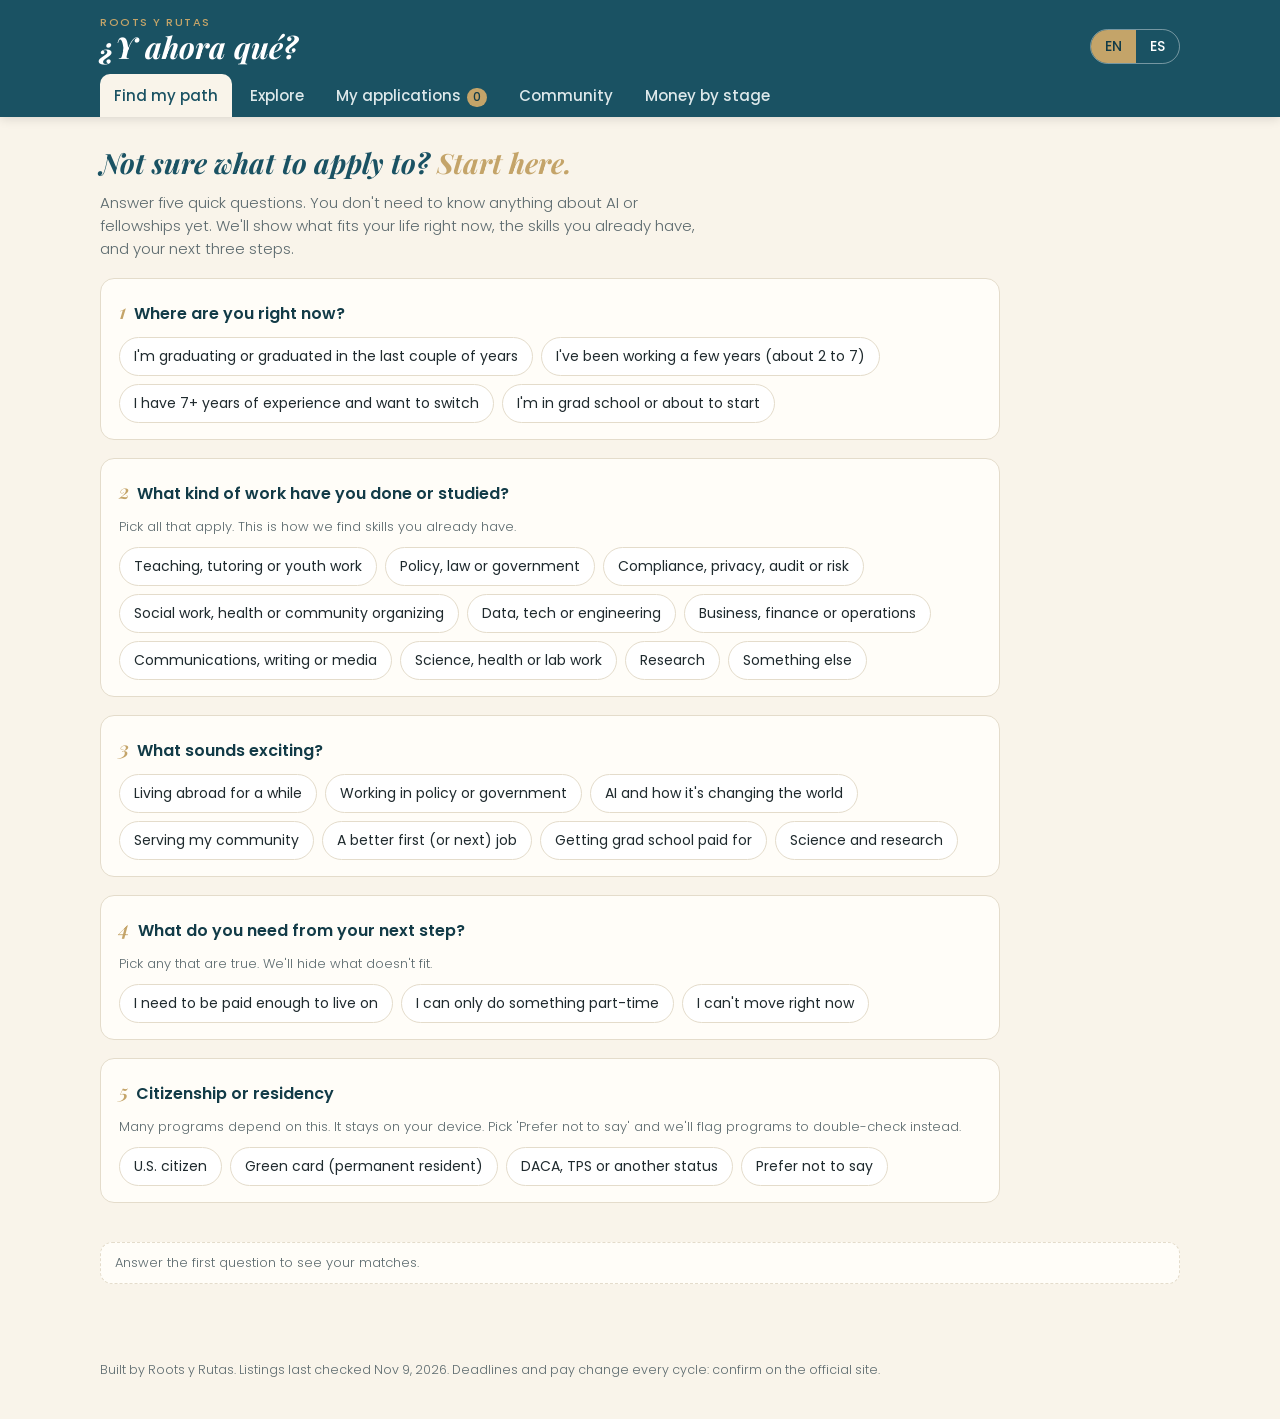
==== y-ahora-que/index.html @ effb94c9 "Add ¿Y ahora qué? opportunities hub and link it in the menu and footers Co-Authored-By: Claude Opus " ====
<!DOCTYPE html>
<html lang="en">
<head>
<meta charset="utf-8">
<meta name="viewport" content="width=device-width, initial-scale=1">
<title>¿Y Ahora Qué?</title>
<link rel="preconnect" href="https://fonts.googleapis.com">
<link rel="preconnect" href="https://fonts.gstatic.com" crossorigin>
<link href="https://fonts.googleapis.com/css2?family=Playfair+Display:ital,wght@1,500;1,700&family=Poppins:wght@300;400;500;600&display=swap" rel="stylesheet">
<style>
/* Roots y Rutas brand: teal for structure, sage for calm states, gold for power words and calls to action, cream ground.
   Layout: sticky header with tabs; each tab is one working view (explore list, tracker, community, money by stage). */
:root{
  --teal:#1A5263; --teal-deep:#123B47; --sage:#778868; --gold:#C4A469; --cream:#F9F4EA;
  --paper:#FFFDF8; --ink:#1F2A2E; --muted:#5C6A6E; --line:#E4DCCB;
  --ok:#4F7A3A; --warn:#A8741A; --stop:#9A4A3F;
  --display:"Playfair Display", Georgia, "Times New Roman", serif;
  --body:"Poppins", "Helvetica Neue", Arial, sans-serif;
  color-scheme: light;
}
*{box-sizing:border-box}
[hidden]{display:none!important}
html,body{margin:0}
body{background:var(--cream);color:var(--ink);font-family:var(--body);font-weight:300;font-size:15px;line-height:1.55}
a{color:var(--teal)}
button,input,select,textarea{font-family:inherit;font-size:14px}
:focus-visible{outline:3px solid var(--gold);outline-offset:2px}
@media (prefers-reduced-motion:reduce){*{transition:none!important;animation:none!important}}

header{position:sticky;top:0;z-index:5;background:var(--teal);color:#fff;box-shadow:0 2px 10px rgba(0,0,0,.12)}
.bar{max-width:1120px;margin:0 auto;padding:14px 20px 0;display:flex;flex-wrap:wrap;align-items:flex-end;gap:12px 24px;justify-content:space-between}
.brand{display:flex;flex-direction:column}
.brand small{font-size:11px;letter-spacing:.14em;text-transform:uppercase;color:var(--gold);font-weight:500}
.brand h1{margin:0;font-family:var(--display);font-style:italic;font-weight:700;font-size:30px;line-height:1.1}
.lang{display:flex;border:1px solid rgba(255,255,255,.4);border-radius:999px;overflow:hidden}
.lang button{background:transparent;color:#fff;border:0;padding:6px 14px;cursor:pointer;font-weight:500}
.lang button[aria-pressed="true"]{background:var(--gold);color:var(--teal-deep)}
nav{max-width:1120px;margin:0 auto;padding:10px 20px 0;display:flex;gap:4px;overflow-x:auto}
nav a{color:#DDE8EA;text-decoration:none;padding:10px 14px;border-radius:10px 10px 0 0;font-weight:500;white-space:nowrap}
nav a[aria-current="page"]{background:var(--cream);color:var(--teal)}
nav a .count{display:inline-block;min-width:20px;padding:0 6px;margin-left:6px;border-radius:999px;background:var(--gold);color:var(--teal-deep);font-size:12px;text-align:center}

main{max-width:1120px;margin:0 auto;padding:24px 20px 60px}
.view{display:none}
.view.on{display:block}
.intro{display:grid;gap:6px;margin-bottom:18px}
.intro h2{margin:0;font-family:var(--display);font-style:italic;font-weight:700;font-size:28px;color:var(--teal);text-wrap:balance}
.intro h2 em{color:var(--gold);font-style:italic}
.intro p{margin:0;max-width:68ch;color:var(--muted)}

.tools{display:flex;flex-wrap:wrap;gap:10px;align-items:center;margin:14px 0 8px}
.tools input[type=search]{flex:1 1 260px;padding:10px 14px;border:1px solid var(--line);border-radius:10px;background:var(--paper)}
.tools select{padding:9px 10px;border:1px solid var(--line);border-radius:10px;background:var(--paper)}
.check{display:flex;align-items:center;gap:6px;font-size:13px;color:var(--muted)}
.chips{display:flex;flex-wrap:wrap;gap:8px;margin:6px 0 14px}
.chip{border:1px solid var(--line);background:var(--paper);color:var(--ink);padding:6px 12px;border-radius:999px;cursor:pointer;font-size:13px}
.chip[aria-pressed="true"]{background:var(--teal);border-color:var(--teal);color:#fff}
.result-count{font-size:13px;color:var(--muted);margin-bottom:10px}

.grid{display:grid;grid-template-columns:repeat(auto-fill,minmax(320px,1fr));gap:16px}
.card{background:var(--paper);border:1px solid var(--line);border-radius:14px;padding:16px 18px;display:flex;flex-direction:column;gap:10px}
.card h3{margin:0;font-size:17px;font-weight:600;color:var(--teal-deep);line-height:1.3}
.meta{display:flex;flex-wrap:wrap;gap:6px}
.tag{font-size:11.5px;padding:3px 9px;border-radius:999px;background:#EEF2EF;color:var(--sage);font-weight:500}
.pill{font-size:11.5px;padding:3px 9px;border-radius:999px;font-weight:600}
.pill.open{background:#E3EED9;color:var(--ok)}
.pill.soon{background:#F7E6C3;color:var(--warn)}
.pill.roll{background:#E1ECEF;color:var(--teal)}
.pill.closed{background:#EFEAE0;color:var(--muted)}
.pill.paused{background:#F1DEDA;color:var(--stop)}
.what{margin:0}
dl.facts{display:grid;grid-template-columns:auto 1fr;gap:4px 12px;margin:0;font-size:13px}
dl.facts dt{color:var(--muted);font-weight:500}
dl.facts dd{margin:0}
.deadline{font-size:13px;padding:8px 10px;border-radius:10px;background:#F4EFE4}
.deadline strong{font-weight:600;font-variant-numeric:tabular-nums}
.fam{font-size:13px;border-left:3px solid var(--gold);padding:4px 10px;background:#FBF6EA}
.fam b{color:var(--teal);font-weight:600}
.actions{display:flex;flex-wrap:wrap;gap:8px;margin-top:auto}
.btn{border:1px solid var(--teal);background:var(--teal);color:#fff;padding:8px 14px;border-radius:10px;cursor:pointer;font-weight:500;text-decoration:none;display:inline-flex;align-items:center;gap:6px}
.btn.ghost{background:transparent;color:var(--teal)}
.btn.gold{background:var(--gold);border-color:var(--gold);color:var(--teal-deep)}
.btn.small{padding:5px 10px;font-size:13px}
.btn[disabled]{opacity:.55;cursor:default}

.tiles{display:grid;grid-template-columns:repeat(auto-fit,minmax(160px,1fr));gap:12px;margin:8px 0 20px}
.tile{background:var(--paper);border:1px solid var(--line);border-radius:14px;padding:14px 16px}
.tile b{display:block;font-family:var(--display);font-style:italic;font-size:30px;color:var(--teal);font-variant-numeric:tabular-nums}
.tile span{font-size:13px;color:var(--muted)}
.note{font-size:13px;color:var(--muted);background:var(--paper);border:1px dashed var(--line);border-radius:12px;padding:10px 14px;margin-bottom:16px}

.track{background:var(--paper);border:1px solid var(--line);border-left:5px solid var(--sage);border-radius:14px;padding:16px 18px;margin-bottom:14px;display:grid;gap:12px}
.track.s-submitted{border-left-color:var(--teal)}
.track.s-interview{border-left-color:var(--gold)}
.track.s-won{border-left-color:var(--ok)}
.track.s-no{border-left-color:var(--muted)}
.track-head{display:flex;flex-wrap:wrap;gap:10px;justify-content:space-between;align-items:center}
.track-head h3{margin:0;font-size:17px;font-weight:600;color:var(--teal-deep)}
.track-row{display:flex;flex-wrap:wrap;gap:14px;align-items:center}
.track-row label{font-size:13px;color:var(--muted);display:flex;gap:6px;align-items:center}
.track-row select,.track-row input{padding:7px 9px;border:1px solid var(--line);border-radius:8px;background:#fff}
.cols{display:grid;grid-template-columns:1fr 1fr;gap:16px}
@media (max-width:720px){.cols{grid-template-columns:1fr}}
.list{list-style:none;margin:0;padding:0;display:grid;gap:6px}
.list li{display:flex;gap:8px;align-items:flex-start;font-size:14px}
.list li.done span{text-decoration:line-through;color:var(--muted)}
.add{display:flex;gap:6px;margin-top:8px}
.add input{flex:1;padding:7px 9px;border:1px solid var(--line);border-radius:8px}
textarea{width:100%;min-height:80px;padding:9px 11px;border:1px solid var(--line);border-radius:10px;resize:vertical;background:#fff}
h4{margin:0 0 6px;font-size:13px;letter-spacing:.06em;text-transform:uppercase;color:var(--sage);font-weight:600}
.ai{background:#F3F7F7;border:1px solid #D5E3E6;border-radius:12px;padding:12px 14px;font-size:14px;white-space:pre-wrap}
.empty{background:var(--paper);border:1px solid var(--line);border-radius:14px;padding:28px;text-align:left}
.empty h3{margin:0 0 6px;font-family:var(--display);font-style:italic;color:var(--teal);font-size:22px}

.profile-form{background:var(--paper);border:1px solid var(--line);border-radius:14px;padding:18px;display:grid;gap:12px;margin-bottom:22px}
.profile-form .row{display:grid;grid-template-columns:1fr 1fr;gap:12px}
@media (max-width:640px){.profile-form .row{grid-template-columns:1fr}}
.profile-form label{display:grid;gap:4px;font-size:13px;color:var(--muted);font-weight:500}
.profile-form input,.profile-form select{padding:9px 11px;border:1px solid var(--line);border-radius:10px;background:#fff}
.person{background:var(--paper);border:1px solid var(--line);border-radius:14px;padding:16px;display:grid;gap:8px}
.person .who{display:flex;gap:12px;align-items:center}
.avatar{width:44px;height:44px;border-radius:50%;background:var(--sage);color:#fff;display:grid;place-items:center;font-family:var(--display);font-style:italic;font-size:20px;flex:none}
.person h3{margin:0;font-size:16px;font-weight:600}
.person p{margin:0;font-size:14px}
.example{font-size:11px;letter-spacing:.08em;text-transform:uppercase;color:var(--warn);font-weight:600}

.stages{display:flex;flex-wrap:wrap;gap:8px;margin:10px 0 18px}
.guide{background:var(--paper);border:1px solid var(--line);border-radius:14px;padding:20px 22px;display:grid;gap:14px;max-width:820px}
.guide h3{margin:0;font-family:var(--display);font-style:italic;font-size:24px;color:var(--teal)}
.guide ol{margin:0;padding-left:20px;display:grid;gap:10px}
.guide li b{font-weight:600;color:var(--teal-deep)}
.ask{display:grid;gap:8px;max-width:820px;margin-top:18px}
.disclaimer{font-size:12.5px;color:var(--muted);max-width:820px}
footer{max-width:1120px;margin:0 auto;padding:0 20px 40px;font-size:12.5px;color:var(--muted)}
/* path finder */
.quiz{display:grid;gap:18px;max-width:900px}
.q{background:var(--paper);border:1px solid var(--line);border-radius:14px;padding:16px 18px;display:grid;gap:10px}
.q h3{margin:0;font-size:16px;font-weight:600;color:var(--teal-deep)}
.q h3 span{font-family:var(--display);font-style:italic;color:var(--gold);margin-right:8px;font-size:20px}
.q .hint{margin:0;font-size:13px;color:var(--muted)}
.opts{display:flex;flex-wrap:wrap;gap:8px}
.opt{border:1px solid var(--line);background:#fff;padding:8px 14px;border-radius:999px;cursor:pointer;font-size:14px;color:var(--ink);text-align:left}
.opt[aria-pressed="true"]{background:var(--teal);border-color:var(--teal);color:#fff}
.results{display:grid;gap:18px;margin-top:26px}
.results h2{margin:0;font-family:var(--display);font-style:italic;color:var(--teal);font-size:26px}
.why{display:flex;flex-wrap:wrap;gap:6px}
.why span{font-size:11.5px;padding:3px 9px;border-radius:999px;background:#FBF1DA;color:#7A5B1E;font-weight:500}
.flag{font-size:12.5px;color:var(--stop)}
.panel{background:var(--paper);border:1px solid var(--line);border-radius:14px;padding:18px 20px;display:grid;gap:10px}
.panel h3{margin:0;font-family:var(--display);font-style:italic;color:var(--teal);font-size:21px}
.panel ul,.panel ol{margin:0;padding-left:20px;display:grid;gap:8px}
.panel li b{font-weight:600;color:var(--teal-deep)}
.two{display:grid;grid-template-columns:1fr 1fr;gap:16px}
@media (max-width:780px){.two{grid-template-columns:1fr}}
.res-links{display:flex;flex-wrap:wrap;gap:6px;margin-top:6px}
.res-links a{font-size:12.5px;padding:3px 10px;border:1px solid #D5E3E6;border-radius:999px;background:#F3F7F7;text-decoration:none}
.lib{display:grid;grid-template-columns:repeat(auto-fill,minmax(260px,1fr));gap:12px;margin-top:10px}
.res{background:var(--paper);border:1px solid var(--line);border-radius:12px;padding:12px 14px;display:grid;gap:6px;align-content:start}
.res .badges{align-items:flex-start}
.res h4{margin:0;font-size:14px;text-transform:none;letter-spacing:0;color:var(--teal-deep)}
.res p{margin:0;font-size:13px}
.res .badges{display:flex;gap:6px;flex-wrap:wrap}
.res .badges span{font-size:11px;padding:2px 8px;border-radius:999px;background:#E3EED9;color:var(--ok);font-weight:600}
.res .badges span.es{background:#E1ECEF;color:var(--teal)}
.res .go{display:flex;gap:10px;font-size:13px}
.toast{position:fixed;bottom:18px;left:50%;transform:translateX(-50%);background:var(--teal-deep);color:#fff;padding:10px 16px;border-radius:10px;font-size:14px;display:none;z-index:10}
</style>
</head>
<body>
<header>
  <div class="bar">
    <div class="brand"><small><a href="/" style="color:inherit;text-decoration:none">Roots y Rutas</a></small><h1>¿Y ahora qué?</h1></div>
    <div class="lang" role="group" aria-label="Language">
      <button type="button" id="lang-en" aria-pressed="true">EN</button>
      <button type="button" id="lang-es" aria-pressed="false">ES</button>
    </div>
  </div>
  <nav aria-label="Sections">
    <a href="#path" data-view="path" data-t="nav_path">Find my path</a>
    <a href="#explore" data-view="explore" data-t="nav_explore">Explore</a>
    <a href="#tracker" data-view="tracker"><span data-t="nav_tracker">My applications</span><span class="count" id="nav-count">0</span></a>
    <a href="#community" data-view="community" data-t="nav_community">Community</a>
    <a href="#money" data-view="money" data-t="nav_money">Money by stage</a>
  </nav>
</header>

<main>
  <!-- PATH FINDER -->
  <section class="view" id="view-path">
    <div class="intro">
      <h2 data-t="pa_title">Not sure what to apply to? <em>Start here.</em></h2>
      <p data-t="pa_sub">Answer five quick questions. You don't need to know anything about AI or fellowships yet. We'll show what fits your life right now, the skills you already have, and your next three steps.</p>
    </div>
    <div class="quiz" id="quiz"></div>
    <div class="results" id="results"></div>
  </section>

  <!-- EXPLORE -->
  <section class="view" id="view-explore">
    <div class="intro">
      <h2 data-t="ex_title">You graduated. <em>Now what?</em></h2>
      <p data-t="ex_sub">Fellowships, paid programs and ways into AI work, picked for first-gens. Every listing was checked against official sources on Nov 9, 2026. Always confirm details on the official site before you apply.</p>
    </div>
    <div class="tools">
      <input type="search" id="q" aria-label="Search" placeholder="Search by name, country, field…">
      <select id="stage" aria-label="Stage"></select>
      <label class="check"><input type="checkbox" id="opennow"> <span data-t="open_now">Open now or rolling</span></label>
      <label class="check"><input type="checkbox" id="noncit"> <span data-t="noncit">Hide U.S.-citizens-only</span></label>
    </div>
    <div class="chips" id="cats" role="group" aria-label="Category"></div>
    <div class="result-count" id="rc"></div>
    <div class="grid" id="cards"></div>
  </section>

  <!-- TRACKER -->
  <section class="view" id="view-tracker">
    <div class="intro">
      <h2 data-t="tr_title">My <em>applications</em></h2>
      <p data-t="tr_sub">Track what you're applying to, what's due, what you still need, and how it turned out.</p>
    </div>
    <div class="note" id="save-note"></div>
    <div class="tiles" id="tiles"></div>
    <div id="tracks"></div>
  </section>

  <!-- COMMUNITY -->
  <section class="view" id="view-community">
    <div class="intro">
      <h2 data-t="co_title">People who've <em>been there</em></h2>
      <p data-t="co_sub">First-gens who won these opportunities and are open to questions. Share your own profile if you want to help the next person.</p>
    </div>
    <form class="profile-form" id="pform">
      <h4 data-t="co_yours">Your profile</h4>
      <div class="row">
        <label><span data-t="f_headline">One line about you</span><input id="p-headline" maxlength="120" placeholder="e.g. Fulbright ETA Spain '24, now in public health"></label>
        <label><span data-t="f_stage">Where you are now</span><select id="p-stage"></select></label>
      </div>
      <label><span data-t="f_won">Opportunities you've done (pick any)</span><select id="p-won" multiple size="5"></select></label>
      <div class="row">
        <label><span data-t="f_help">How you can help</span><input id="p-help" maxlength="160" placeholder="e.g. Happy to read essays, talk about living abroad on a stipend"></label>
        <label><span data-t="f_contact">How to reach you (optional)</span><input id="p-contact" maxlength="120" placeholder="LinkedIn or Instagram handle"></label>
      </div>
      <label class="check"><input type="checkbox" id="p-public"> <span data-t="f_public">Show my profile to others on this page</span></label>
      <div class="actions"><button class="btn" type="submit" id="p-save" data-t="f_save">Save profile</button><span class="check" id="p-msg"></span></div>
    </form>
    <div class="tools">
      <select id="co-filter" aria-label="Filter by opportunity"></select>
    </div>
    <div class="grid" id="people"></div>
  </section>

  <!-- MONEY -->
  <section class="view" id="view-money">
    <div class="intro">
      <h2 data-t="mo_title">The money side, <em>by stage</em></h2>
      <p data-t="mo_sub">Short guides for the money questions nobody at home could answer for you. Pick where you are.</p>
    </div>
    <div class="stages" id="stages" role="group" aria-label="Stage"></div>
    <div class="guide" id="guide"></div>
    <div class="intro" style="margin-top:28px">
      <h2 data-t="lib_title">Free, trusted <em>resources</em></h2>
      <p data-t="lib_sub">Official tools and free help, most of them in Spanish too. Start here before paying anyone for advice. Paid options are marked.</p>
    </div>
    <div class="chips" id="lib-cats" role="group" aria-label="Topic"></div>
    <div class="lib" id="lib"></div>
    <div class="ask" id="ask-box" hidden>
      <h4 data-t="ask_title">Ask about your situation</h4>
      <textarea id="ask-q" placeholder="e.g. I start a Fulbright in Spain in September and have $4,000 in federal loans. What should I set up before I go?"></textarea>
      <div class="actions"><button class="btn gold" type="button" id="ask-go" data-t="ask_btn">Get a plain-language answer</button></div>
      <div class="ai" id="ask-a" hidden></div>
    </div>
    <p class="disclaimer" data-t="disclaimer">This is general education, not tax, legal or financial advice. Rules change and every situation is different. For your own taxes, free help is available through IRS VITA sites.</p>
  </section>
</main>
<footer data-t="footer">Built by Roots y Rutas. Listings last checked Nov 9, 2026. Deadlines and pay change every cycle: confirm on the official site.</footer>
<div class="toast" id="toast" role="status"></div>

<script>
const OPPS = [{"id": "fulbright-u-s-student-program-study-rese", "name": "Fulbright U.S. Student Program (Study/Research)", "cat": "Abroad", "stage": "After college", "what": "A year abroad doing a research project or graduate study in one of 140+ countries.", "who": "Graduating seniors, recent grads, grad students, young professionals; bachelor's by grant start", "cit": "U.S. citizens or nationals only (permanent residents not eligible)", "pay": "Covers travel and living costs at local rates (varies by country)", "ben": "Health benefits; no support for dependents", "length": "~1 academic year", "where": "140+ countries", "dl": null, "note": "2027-28 cycle closed Oct 6, 2026. Next cycle usually opens ~April with an early-October deadline; campus deadlines come 4-6 weeks earlier.", "status": "Closed, next ~Oct 2027", "fam": "Es una beca del gobierno de EE.UU. para vivir un año en otro país investigando o estudiando. Te pagan el viaje y para vivir. Es un honor grande y abre puertas en el trabajo.", "link": "https://us.fulbrightonline.org", "guide": "stipend"}, {"id": "fulbright-english-teaching-assistant-eta", "name": "Fulbright English Teaching Assistant (ETA)", "cat": "Abroad", "stage": "After college", "what": "A year abroad helping teach English in schools or universities, plus a side project.", "who": "Same as Fulbright Study/Research", "cit": "U.S. citizens or nationals only", "pay": "Living stipend at local rates", "ben": "Travel, health benefits", "length": "~9-12 months", "where": "Many countries", "dl": null, "note": "Same application and deadline as Fulbright (closed Oct 6, 2026; next ~Oct 2027).", "status": "Closed, next ~Oct 2027", "fam": "Es la misma beca Fulbright, pero vas a enseñar inglés. Es trabajo de verdad, pagado, y cuenta como experiencia profesional.", "link": "https://us.fulbrightonline.org", "guide": "stipend"}, {"id": "boren-fellowship-graduate-students", "name": "Boren Fellowship (graduate students)", "cat": "Abroad", "stage": "Grad school", "what": "Funding to study a less-common language abroad during grad school (e.g., Arabic, Portuguese, Swahili, Mandarin).", "who": "Graduate students enrolled at a U.S. school (not for people who already finished their degree)", "cit": "U.S. citizens only", "pay": "Up to $25,000 (up to $30,000 for some), based on length abroad", "ben": "Language training abroad", "length": "12-52 weeks", "where": "Countries outside W. Europe/Canada/Australia/NZ", "dl": "2027-01-20", "note": "National deadline Jan 20, 2027 (check your school's earlier internal deadline).", "status": "Open", "fam": "Es dinero para aprender un idioma difícil en otro país mientras haces la maestría. A cambio, después trabajas un año para el gobierno federal.", "link": "https://www.borenawards.org", "guide": "grad"}, {"id": "jet-programme-japan", "name": "JET Programme (Japan)", "cat": "Abroad", "stage": "After college", "what": "Paid job as an assistant language teacher (or coordinator) in Japanese schools and towns.", "who": "Bachelor's degree conferred by June 25, 2027", "cit": "U.S. citizens apply through JET USA (dual nationals OK)", "pay": "¥4,020,000/year before tax in year 1 (rises after)", "ben": "Flights covered; employer support with housing", "length": "1 year, renewable", "where": "Japan", "dl": "2026-11-13", "note": "Deadline Fri Nov 13, 2026, 11:59pm Hawaii time. Interviews late Jan 2027 (virtual).", "status": "Open, closing soon", "fam": "Es un trabajo pagado en Japón enseñando inglés. Te pagan un sueldo de verdad, con pasaje incluido.", "link": "https://jetprogramusa.org", "guide": "stipend"}, {"id": "teaching-assistant-program-in-france-tap", "name": "Teaching Assistant Program in France (TAPIF)", "cat": "Abroad", "stage": "After college", "what": "Assist English teachers in French public schools, up to 12 hours/week.", "who": "Ages 20-35, at least 3 years of college, B1 French", "cit": "U.S. citizens or permanent residents", "pay": "€1,010.67/month gross (~€810 net)", "ben": "French public health insurance", "length": "7 months (Oct-Apr)", "where": "France", "dl": "2027-02-15", "note": "Application window Oct 15, 2026 - Feb 15, 2027. $149 application fee.", "status": "Open", "fam": "Es un programa del gobierno francés para ayudar a enseñar inglés en Francia. Pagan poco pero alcanza para vivir, y tienes seguro médico.", "link": "https://villa-albertine.org/frenchcultures/teach-english-in-france/", "guide": "stipend"}, {"id": "auxiliares-de-conversaci-n-nalcap-spain", "name": "Auxiliares de Conversación / NALCAP (Spain)", "cat": "Abroad", "stage": "After college", "what": "Language and culture assistant in Spanish public schools, 14-16 hours/week.", "who": "College grads or students (2nd year+); age limits apply", "cit": "U.S. and Canadian applicants apply through the North American program", "pay": "€800-1,000/month depending on region", "ben": "Health insurance; visa support. No travel or housing paid", "length": "Oct/Nov - May", "where": "Spain", "dl": null, "note": "The 2026-27 cycle opened in January and closed in spring; expect a similar window in early 2027. Placements are first-come, first-served, so apply early.", "status": "Opens ~Jan 2027", "fam": "Es para ayudar en escuelas de España enseñando inglés. Pagan una ayuda mensual y seguro médico, pero el pasaje y el alquiler los pagas tú.", "link": "https://www.educacionfpydeportes.gob.es/servicios-al-ciudadano/catalogo/general/99/998188/ficha/998188-2026-2027.html", "guide": "stipend"}, {"id": "princeton-in-latin-america-pila", "name": "Princeton in Latin America (PiLA)", "cat": "Abroad", "stage": "After college", "what": "Year-long paid service fellowships with nonprofits and multilateral organizations in Latin America and the Caribbean.", "who": "Graduating seniors and young alumni of U.S./Canadian universities; Spanish or Portuguese usually needed", "cit": "U.S. citizens and permanent residents (check current rules)", "pay": "Monthly living stipend from partner org and PiLA", "ben": "Varies by placement", "length": "~1 year", "where": "Latin America & Caribbean", "dl": null, "note": "Deadline is usually early November; the cycle for next year has likely just closed. Check for late-cycle positions.", "status": "Check site", "fam": "Es un año trabajando con organizaciones sin fines de lucro en América Latina. Te dan dinero para vivir. Ayuda mucho si quieres trabajar en desarrollo internacional.", "link": "https://www.pila-princeton.org", "guide": "stipend"}, {"id": "luce-scholars-program", "name": "Luce Scholars Program", "cat": "Abroad", "stage": "After college", "what": "A paid year-long professional placement in Asia for people with little Asia experience.", "who": "Seniors, recent grads and young professionals (age limit ~32)", "cit": "U.S. citizens or permanent residents", "pay": "Monthly stipend for living costs", "ben": "Language training, placement", "length": "~1 year", "where": "Asia", "dl": null, "note": "Deadline usually in September; 2027 cycle closed. Next ~Sept 2027. No school nomination needed anymore.", "status": "Closed, next ~Sept 2027", "fam": "Es una beca para vivir y trabajar un año en Asia, para gente que nunca ha estado allá. Te pagan los gastos para vivir.", "link": "https://hluce.org/programs/luce-scholars/", "guide": "stipend"}, {"id": "peace-corps", "name": "Peace Corps", "cat": "Abroad", "stage": "After college", "what": "Two years of community service abroad in education, health, agriculture and more.", "who": "Adults 18+; most roles need a 4-year degree", "cit": "U.S. citizens only", "pay": "Monthly living allowance; $10,000+ readjustment allowance (pre-tax) after service", "ben": "Housing, medical and dental, 48 vacation days, federal hiring advantages", "length": "27 months", "where": "60+ countries", "dl": null, "note": "Rolling applications.", "status": "Rolling", "fam": "Es servicio voluntario por dos años en otro país. Te cubren vivienda y salud, y al final recibes dinero para empezar de nuevo. Puede ayudar con los préstamos estudiantiles.", "link": "https://www.peacecorps.gov", "guide": "service"}, {"id": "chci-public-policy-fellowship", "name": "CHCI Public Policy Fellowship", "cat": "Domestic fellowship", "stage": "After college", "what": "Nine months working in Washington, D.C., in Congress, agencies or advocacy groups, with weekly leadership training.", "who": "Bachelor's earned May 2024 - Aug 2027; not in grad school during the program", "cit": "U.S. citizens, permanent residents, asylees, or others with full work authorization (DACA with valid work permit)", "pay": "$34,200 gross over 9 months", "ben": "Health/dental/vision paid, $200/month Metro, travel to D.C.", "length": "9 months (Aug 2027 - May 2028)", "where": "Washington, D.C.", "dl": "2026-12-01", "note": "Deadline Dec 1, 2026, 11:59pm ET.", "status": "Open", "fam": "Es una beca pagada para trabajar en el Congreso en Washington por nueve meses. Incluye seguro médico. Es una puerta grande para trabajar en política pública.", "link": "https://chci.org/programs/public-policy-fellowship-program/", "guide": "stipend"}, {"id": "chci-postgraduate-fellowship", "name": "CHCI Postgraduate Fellowship", "cat": "Domestic fellowship", "stage": "After grad school", "what": "Nine months on Capitol Hill connecting your graduate field (health, education, tech, housing, law) to policy.", "who": "Master's or JD completed within 2 years of start", "cit": "Same as CHCI Public Policy Fellowship", "pay": "$40,950 gross over 9 months", "ben": "Insurance, transit, professional development", "length": "9 months (Aug 2027 - May 2028)", "where": "Washington, D.C.", "dl": "2026-12-01", "note": "Deadline Dec 1, 2026.", "status": "Open", "fam": "Igual que la beca anterior, pero para quienes ya terminaron una maestría o derecho.", "link": "https://chci.org/programs/post-graduate-fellowship-program", "guide": "grad"}, {"id": "paul-daisy-soros-fellowships-for-new-ame", "name": "Paul & Daisy Soros Fellowships for New Americans", "cat": "Domestic fellowship", "stage": "Grad school", "what": "Up to two years of graduate school funding for immigrants and children of immigrants.", "who": "Age 30 or under; graduating seniors or grad students applying to or in a U.S. program", "cit": "Immigrants and children of immigrants (includes DACA and other statuses; see eligibility page)", "pay": "Up to $90,000 total (tuition support up to $40,000)", "ben": "National community of fellows", "length": "Up to 2 years", "where": "U.S. graduate programs", "dl": null, "note": "2027 deadline was Oct 29, 2026. Next ~late Oct 2027.", "status": "Closed, next ~Oct 2027", "fam": "Es una de las becas más prestigiosas del país para hijos de inmigrantes. Paga la maestría o el doctorado. Fue creada para gente como nosotros.", "link": "https://pdsoros.org", "guide": "grad"}, {"id": "coro-fellows-program-in-public-affairs", "name": "Coro Fellows Program in Public Affairs", "cat": "Domestic fellowship", "stage": "After college", "what": "Full-time leadership program with rotating placements in government, nonprofits, business and labor.", "who": "Recent grads and early-career professionals", "cit": "Check each center", "pay": "Tuition-free; need-based monthly stipend (varies by center)", "ben": "Leadership training, alumni network", "length": "~7-9 months", "where": "NYC, N. California, S. California, St. Louis", "dl": "2027-01-12", "note": "Written application due ~Jan 11-12, 2027 (each center may differ).", "status": "Open", "fam": "Es un programa de liderazgo para trabajar en el gobierno y organizaciones de la comunidad. No cobra matrícula y da una ayuda mensual según tu necesidad.", "link": "https://coronewyork.org/the-fellows-program-in-public-affairs/", "guide": "stipend"}, {"id": "bill-emerson-national-hunger-fellowship", "name": "Bill Emerson National Hunger Fellowship", "cat": "Domestic fellowship", "stage": "After college", "what": "Fight hunger and poverty: half the year in a community placement, half in national policy in D.C.", "who": "Recent grads and early-career people committed to anti-hunger work", "cit": "U.S. citizens or permanent residents", "pay": "At least $50,000 pre-tax (2026-27 class)", "ben": "Health insurance, housing support", "length": "~11.5 months", "where": "Field site + Washington, D.C.", "dl": "2027-01-30", "note": "Deadline Jan 30, 2027 at noon ET.", "status": "Open", "fam": "Es una beca pagada para trabajar contra el hambre y la pobreza, primero en una comunidad y luego en Washington. Paga bien para ser beca.", "link": "https://hungercenter.org/what-we-do/emerson-fellowship/fellows/", "guide": "stipend"}, {"id": "americorps-incl-vista", "name": "AmeriCorps (incl. VISTA)", "cat": "Domestic fellowship", "stage": "After college", "what": "A year of national service at nonprofits, schools or public agencies across the U.S.", "who": "Adults 17-18+ depending on program; degree not always required", "cit": "Education award requires U.S. citizen, national or permanent resident", "pay": "Living allowance (~$20,400+ for many full-time roles; varies)", "ben": "Segal Education Award up to $7,395; health coverage in many roles", "length": "~1 year", "where": "Across the U.S.", "dl": null, "note": "Rolling; programs post openings year-round.", "status": "Rolling", "fam": "Es servicio pagado en Estados Unidos, en escuelas u organizaciones. Al final te dan dinero para pagar estudios o préstamos.", "link": "https://americorps.gov", "guide": "service"}, {"id": "rangel-graduate-fellowship", "name": "Rangel Graduate Fellowship", "cat": "Domestic fellowship", "stage": "Grad school", "what": "Pays for a two-year master's and prepares you to become a U.S. Foreign Service Officer (diplomat).", "who": "Seniors and grads starting a 2-year master's", "cit": "U.S. citizens only", "pay": "Tuition and living support for a 2-year master's, plus two paid summer internships", "ben": "Mentoring by a Foreign Service Officer", "length": "2 years + service", "where": "U.S. grad school, then worldwide", "dl": null, "note": "2026 cycle was postponed by the State Department; 2027 cycle details pending. Watch for updates.", "status": "Paused, watch", "fam": "Es una beca para hacer la maestría gratis y luego trabajar como diplomático de EE.UU. Ahora mismo está en pausa.", "link": "https://rangelprogram.org", "guide": "grad"}, {"id": "pickering-foreign-affairs-fellowship", "name": "Pickering Foreign Affairs Fellowship", "cat": "Domestic fellowship", "stage": "Grad school", "what": "Graduate funding plus internships to prepare for a career as a U.S. diplomat.", "who": "Seniors and grads entering a 2-year master's", "cit": "U.S. citizens only", "pay": "Graduate funding (tuition plus stipend) and internships", "ben": "Mentoring, professional development", "length": "2 years + service", "where": "U.S. grad school, then worldwide", "dl": null, "note": "2026 cycle postponed; dates for 2027 are pending.", "status": "Paused, watch", "fam": "Parecida a Rangel: pagan la maestría a cambio de trabajar de diplomático. También está en pausa.", "link": "https://pickeringfellowship.org", "guide": "grad"}, {"id": "coop-careers-fellowship", "name": "COOP Careers Fellowship", "cat": "Paid pathway / first job", "stage": "First job", "what": "Free 16-week evening program for first-gen grads to break into data analytics, digital marketing or finance, with peer cohorts and alumni coaches.", "who": "First-gen, Pell-eligible grads still looking for their first good job; bachelor's within ~10 years", "cit": "Must be able to work in the U.S.", "pay": "Free (no stipend)", "ben": "Certifications, coaching, alumni network", "length": "16 weeks, evenings", "where": "NYC, Bay Area, LA, Chicago, Miami", "dl": null, "note": "Spring and fall cohorts; early-action deadlines run months ahead. Check the site.", "status": "Rolling cohorts", "fam": "Es un programa gratis por las noches que ayuda a los primeros de la familia en graduarse a conseguir un buen trabajo en tecnología o finanzas.", "link": "https://coopcareers.org", "guide": "firstjob"}, {"id": "dearcc-new-work-foundation", "name": "dearCC (New Work Foundation)", "cat": "Paid pathway / first job", "stage": "First job", "what": "Free platform helping new grads land a first job in the AI economy: job market data, a free AI job-search agent, podcast and community.", "who": "New and recent grads", "cit": "Open to all", "pay": "Free", "ben": "Tools, data, community", "length": "Self-paced", "where": "Online", "dl": null, "note": "Always open.", "status": "Open", "fam": "Es una página gratis que te ayuda a buscar trabajo ahora que la inteligencia artificial está cambiando los empleos.", "link": "https://www.dearcc.org", "guide": "firstjob"}, {"id": "forage-job-simulations", "name": "Forage job simulations", "cat": "Paid pathway / first job", "stage": "First job", "what": "Free, self-paced job simulations built by real companies (consulting, banking, tech, law and more).", "who": "Students and grads", "cit": "Open to all", "pay": "Free (unpaid)", "ben": "Company-branded certificates for your resume", "length": "1-6 hours each", "where": "Online", "dl": null, "note": "Always open; no application.", "status": "Open", "fam": "Son ejercicios gratis en línea para practicar cómo es un trabajo en una empresa grande antes de solicitar.", "link": "https://www.theforage.com", "guide": "firstjob"}, {"id": "bluedot-impact-courses-agi-strategy-fron", "name": "BlueDot Impact courses (AGI Strategy, Frontier AI Governance, Future of AI)", "cat": "AI & AI safety", "stage": "Any stage", "what": "Free online cohort courses on AI safety and governance; also a 2-hour self-paced intro.", "who": "Open to all backgrounds; governance course recommends AGI Strategy first", "cit": "Open to all", "pay": "Free", "ben": "Certificate, network; some grants for career changers", "length": "5 days intensive or 5 weeks part-time", "where": "Online", "dl": null, "note": "Cohorts run often; apply on the courses page.", "status": "Rolling cohorts", "fam": "Son cursos gratis en línea sobre cómo hacer que la inteligencia artificial sea segura. Son de pocas horas a la semana.", "link": "https://bluedot.org/courses", "guide": "stipend"}, {"id": "caidp-ai-policy-clinic", "name": "CAIDP AI Policy Clinic", "cat": "AI & AI safety", "stage": "Any stage", "what": "Free semester-long, research-based AI policy course with a certificate; contributes to a global AI policy index.", "who": "Students and professionals; competitive", "cit": "Open internationally", "pay": "Free", "ben": "AI policy certificate", "length": "~1 semester, ~6 hrs/week", "where": "Online", "dl": null, "note": "Fall cohort applications ran mid-March to mid-May in 2026; spring cohort applications have opened in October before. Check the site.", "status": "Check site", "fam": "Es un curso gratis por un semestre para aprender sobre leyes y políticas de inteligencia artificial en el mundo.", "link": "https://www.caidp.org/global-academic-network/ai-policy-clinic/", "guide": "stipend"}, {"id": "iaps-ai-policy-fellowship", "name": "IAPS AI Policy Fellowship", "cat": "AI & AI safety", "stage": "Early/mid career", "what": "Fully funded 3-month fellowship working on frontier AI policy projects.", "who": "Professionals from policy, technical, government and other backgrounds", "cit": "U.S. work authorization for U.S. track; remote possible from many countries", "pay": "$18,000 (Fellow) or $24,000 (Senior Fellow) for 3 months", "ben": "+$3,000 if based in D.C. or London; travel to D.C. kickoff", "length": "3 months full-time", "where": "D.C., London or remote", "dl": null, "note": "Spring 2027 cohort closed Sept 27, 2026. They have also run summer/fall cohorts; watch for the next call.", "status": "Closed, watch", "fam": "Es una beca pagada de tres meses para trabajar en políticas de inteligencia artificial. Se puede hacer a distancia.", "link": "https://www.iaps.ai/fellowship", "guide": "stipend"}, {"id": "techcongress-congressional-innovation-fe", "name": "TechCongress Congressional Innovation Fellowship", "cat": "AI & AI safety", "stage": "Early career", "what": "Serve as a tech policy advisor (AI, privacy, cyber) in a congressional office.", "who": "2-6 years of experience (a technical master's/PhD counts); technical background", "cit": "U.S. citizens and DACA recipients (check current rules)", "pay": "$78,000 annual-equivalent stipend", "ben": "Health insurance supplement up to $425/month", "length": "Jan - Oct", "where": "Washington, D.C.", "dl": null, "note": "January 2027 cohort closed June 25, 2026. Next applications ~summer 2027.", "status": "Closed, next ~Jun 2027", "fam": "Es una beca pagada para asesorar a congresistas sobre tecnología e inteligencia artificial.", "link": "https://techcongress.io/congressional-innovation-fellowship", "guide": "stipend"}, {"id": "horizon-fellowship", "name": "Horizon Fellowship", "cat": "AI & AI safety", "stage": "Early/mid career", "what": "Places AI, biotech and emerging-tech experts in federal agencies, Congress and think tanks.", "who": "Early- to mid-career people with emerging-tech expertise", "cit": "Check eligibility (federal placements usually need U.S. citizenship)", "pay": "Competitive stipend (reported ~$113K in 2025)", "ben": "Training, placement support", "length": "6-24 months", "where": "Washington, D.C.", "dl": null, "note": "2027 cohort deadline was Aug 30, 2026. Next ~summer 2027.", "status": "Closed, next ~Aug 2027", "fam": "Es una beca bien pagada para trabajar en el gobierno federal en temas de inteligencia artificial y tecnología.", "link": "https://horizonpublicservice.org", "guide": "stipend"}, {"id": "u-s-tech-force", "name": "U.S. Tech Force", "cat": "AI & AI safety", "stage": "Early career", "what": "Two-year federal roles in AI, software, data and cyber across agencies.", "who": "Early-career technologists; no degree requirement", "cit": "Federal hiring rules apply (generally U.S. citizens)", "pay": "$150,000-$200,000/year (mostly GS-13/14)", "ben": "Federal benefits, partner-company mentoring", "length": "2 years", "where": "Mostly Washington, D.C.", "dl": null, "note": "Openings posted on USAJOBS; check for current announcements.", "status": "Rolling", "fam": "Es un trabajo de dos años en el gobierno federal para gente de tecnología. Paga muy bien.", "link": "https://techforce.gov", "guide": "firstjob"}, {"id": "arcadia-impact-ai-governance-taskforce", "name": "Arcadia Impact AI Governance Taskforce", "cat": "AI & AI safety", "stage": "Mid-career", "what": "12-week remote, part-time research program for experienced professionals moving into AI governance.", "who": "Mid-career and senior professionals", "cit": "Open internationally", "pay": "Unpaid", "ben": "Research experience, network", "length": "12 weeks, ~8 hrs/week", "where": "Remote", "dl": null, "note": "Runs winter and summer cohorts (winter 2026 closed Jan 12; summer closed May 10). Watch for the next call.", "status": "Check site", "fam": "Es un programa a distancia, de pocas horas a la semana, para profesionales que quieren pasar a trabajar en el gobierno de la inteligencia artificial.", "link": "https://www.arcadiaimpact.org/ai-governance-taskforce", "guide": "stipend"}, {"id": "immigrants-rising-scholarship-and-fellow", "name": "Immigrants Rising: scholarship and fellowship lists", "cat": "Directory (link out)", "stage": "Any stage", "what": "Hundreds of scholarships and fellowships that don't require proof of citizenship or permanent residency.", "who": "Undocumented students and others without citizenship/LPR", "cit": "Built for undocumented and DACA students", "pay": "Varies", "ben": "Guides and resources", "length": "-", "where": "Online", "dl": null, "note": "Updated list; individual deadlines vary.", "status": "Open", "fam": "Es una lista de becas para estudiantes sin papeles o con DACA. Muchas becas no piden ciudadanía.", "link": "https://immigrantsrising.org", "guide": "justgrad"}, {"id": "80-000-hours-job-board", "name": "80,000 Hours job board", "cat": "Directory (link out)", "stage": "Any stage", "what": "Curated job board for AI safety, policy and other high-impact roles.", "who": "All stages", "cit": "Varies by job", "pay": "Varies", "ben": "-", "length": "-", "where": "Online", "dl": null, "note": "Always open.", "status": "Open", "fam": "Es una página de empleos en organizaciones que trabajan para que la inteligencia artificial sea segura.", "link": "https://jobs.80000hours.org", "guide": "justgrad"}, {"id": "80000-hours-career-advising", "name": "80,000 Hours career advising", "cat": "Career support", "stage": "Any stage", "what": "Free career advice for working on AI safety and other big problems: an instant AI career advisor, plus free 1-on-1 calls with human advisors.", "who": "Anyone, including mid- and late-career people; 1-on-1 calls are selective", "cit": "Open to all", "pay": "Free", "ben": "Introductions to people in your field, job recommendations", "length": "One call or self-serve", "where": "Online", "dl": null, "note": "Always open. Start with the AI advisor, then apply for a call.", "status": "Open", "fam": "Es asesoría gratis para encontrar trabajo que ayude al mundo, incluyendo inteligencia artificial.", "link": "https://80000hours.org/speak-with-us/overview", "guide": "firstjob"}, {"id": "successif-ai-career-transition-support", "name": "Successif AI career transition support", "cat": "Career support", "stage": "Mid-career", "what": "Career support for experienced professionals moving into AI risk work: skills assessment, mentorship, mock interviews, opportunity matching and peer support.", "who": "Mid-career and senior professionals (5+ years of experience)", "cit": "Open to all", "pay": "Free training; check site for advising details", "ben": "Peer support group, workshops", "length": "Ongoing, several months", "where": "Online", "dl": null, "note": "Apply anytime through their site.", "status": "Rolling", "fam": "Ayuda a profesionales con experiencia a cambiarse a trabajos en inteligencia artificial, con mentores y práctica de entrevistas.", "link": "https://www.successif.org", "guide": "firstjob"}, {"id": "rhodes-scholarship-u-s", "name": "Rhodes Scholarship (U.S.)", "cat": "Abroad", "stage": "After college", "what": "Fully funded graduate study at the University of Oxford.", "who": "Seniors and recent grads, roughly ages 18 to 24", "cit": "U.S. citizens or permanent residents (check current rules)", "pay": "Covers Oxford fees and a living stipend", "ben": "", "length": "2 to 3 years", "where": "Oxford, UK", "dl": null, "note": "U.S. deadline is usually early October, with a campus endorsement first.", "status": "Closed, next ~Oct 2027", "fam": "Una beca muy prestigiosa para estudiar un posgrado en Oxford, Inglaterra, con todo pagado.", "link": "https://www.rhodeshouse.ox.ac.uk", "guide": "stipend"}, {"id": "marshall-scholarship", "name": "Marshall Scholarship", "cat": "Abroad", "stage": "After college", "what": "Funded graduate study at almost any university in the UK.", "who": "Recent grads with a strong GPA, within a few years of graduating", "cit": "U.S. citizens only", "pay": "Covers fees, living costs and travel", "ben": "", "length": "1 to 2 years", "where": "United Kingdom", "dl": null, "note": "Usually due in late September or early October.", "status": "Closed, next ~Sept 2027", "fam": "Una beca para estudiar una maestría en el Reino Unido con todo pagado.", "link": "https://www.marshallscholarship.org", "guide": "stipend"}, {"id": "mitchell-scholarship", "name": "Mitchell Scholarship", "cat": "Abroad", "stage": "After college", "what": "A year of graduate study in Ireland or Northern Ireland.", "who": "Ages 18 to 29 with a bachelor's degree", "cit": "U.S. citizens only", "pay": "Tuition, housing and a living stipend", "ben": "", "length": "1 year", "where": "Ireland and Northern Ireland", "dl": null, "note": "Check the official site for the current deadline and rules.", "status": "Closed, next ~Sept 2027", "fam": "Una beca para estudiar un año de maestría en Irlanda con todo pagado.", "link": "https://www.us-irelandalliance.org/mitchellscholarship", "guide": "stipend"}, {"id": "gates-cambridge-scholarship", "name": "Gates Cambridge Scholarship", "cat": "Abroad", "stage": "After college", "what": "Full funding for a graduate degree at the University of Cambridge.", "who": "Anyone outside the UK applying to a Cambridge graduate program", "cit": "Any nationality except UK", "pay": "Full cost of study plus maintenance", "ben": "", "length": "1 to 4 years", "where": "Cambridge, UK", "dl": null, "note": "U.S. citizens apply in the October round with their Cambridge application.", "status": "Closed, next ~Oct 2027", "fam": "Una beca para estudiar un posgrado en la Universidad de Cambridge con todo pagado. Abierta a casi todas las nacionalidades.", "link": "https://www.gatescambridge.org", "guide": "stipend"}, {"id": "schwarzman-scholars", "name": "Schwarzman Scholars", "cat": "Abroad", "stage": "After college", "what": "A one-year, fully funded master's in global affairs at Tsinghua University in Beijing.", "who": "Ages 18 to 28 with a bachelor's degree", "cit": "Open to all nationalities (separate process for Chinese passport holders)", "pay": "Tuition, room, board, travel and a stipend", "ben": "", "length": "1 year", "where": "Beijing, China", "dl": null, "note": "The 2027-28 cycle closed Sept 9, 2026. Applications usually open in April.", "status": "Closed, next ~Sept 2027", "fam": "Una maestría de un año en China con todo pagado, para futuros líderes.", "link": "https://www.schwarzmanscholars.org", "guide": "stipend"}, {"id": "yenching-academy-peking-university", "name": "Yenching Academy (Peking University)", "cat": "Abroad", "stage": "After college", "what": "A fully funded master's in China studies at Peking University.", "who": "Recent grads and young professionals from any country", "cit": "Open to many nationalities (check site)", "pay": "Tuition, housing and a stipend", "ben": "", "length": "2 years", "where": "Beijing, China", "dl": null, "note": "Check the official site for the current deadline and rules.", "status": "Check site", "fam": "Una maestría en estudios de China en la Universidad de Pekín, con todo pagado.", "link": "https://yenchingacademy.pku.edu.cn", "guide": "stipend"}, {"id": "critical-language-scholarship-cls", "name": "Critical Language Scholarship (CLS)", "cat": "Abroad", "stage": "Grad school", "what": "Eight weeks of intensive summer language study abroad or online, fully funded.", "who": "Undergrad and grad students currently enrolled at a U.S. school", "cit": "U.S. citizens and nationals only", "pay": "Covers travel, tuition, housing and meals", "ben": "", "length": "8 weeks (summer)", "where": "Countries for Arabic, Chinese, Hindi, Japanese, Korean, Persian, Portuguese, Russian, Swahili", "dl": "2026-11-17", "note": "2027 application closes Nov 17, 2026 at 8pm ET. You must be enrolled when you apply, so seniors qualify.", "status": "Open", "fam": "Un verano aprendiendo un idioma en otro país, con todo pagado. Tienes que estar estudiando en una universidad cuando solicitas.", "link": "https://clscholarship.org", "guide": "stipend"}, {"id": "princeton-in-asia", "name": "Princeton in Asia", "cat": "Abroad", "stage": "After college", "what": "Paid year-long jobs in teaching, nonprofits and media across Asia.", "who": "Recent grads from any college", "cit": "Check eligibility on the site", "pay": "Salary or stipend from the host, plus housing in many posts", "ben": "", "length": "1 year (renewable)", "where": "Across Asia", "dl": null, "note": "Check the official site for the current deadline and rules.", "status": "Check site", "fam": "Trabajos pagados por un año en Asia, en enseñanza u organizaciones. No tienes que ser de Princeton.", "link": "https://piaweb.princeton.edu", "guide": "stipend"}, {"id": "princeton-in-africa", "name": "Princeton in Africa", "cat": "Abroad", "stage": "After college", "what": "Year-long fellowships with organizations working across Africa.", "who": "Recent grads from any college", "cit": "Check eligibility on the site", "pay": "Stipend and housing support", "ben": "", "length": "1 year", "where": "Across Africa", "dl": null, "note": "Check the official site for the current deadline and rules.", "status": "Check site", "fam": "Becas de un año trabajando con organizaciones en África. No tienes que ser de Princeton.", "link": "https://princetoninafrica.org", "guide": "stipend"}, {"id": "epik-english-program-in-korea", "name": "EPIK (English Program in Korea)", "cat": "Abroad", "stage": "After college", "what": "Teach English in South Korean public schools.", "who": "Bachelor's degree holders from English-speaking countries", "cit": "Citizens of listed English-speaking countries, including the U.S.", "pay": "Monthly salary, free housing, flights covered", "ben": "", "length": "1 year (renewable)", "where": "South Korea", "dl": null, "note": "Check the official site for the current deadline and rules.", "status": "Check site", "fam": "Enseñar inglés en escuelas públicas de Corea del Sur. Te pagan sueldo, vivienda y pasajes.", "link": "https://www.epik.go.kr", "guide": "stipend"}, {"id": "english-opens-doors-chile", "name": "English Opens Doors (Chile)", "cat": "Abroad", "stage": "After college", "what": "Volunteer as an English teaching assistant in Chilean public schools.", "who": "Native or fluent English speakers with a degree or in college", "cit": "Open to many nationalities (check site)", "pay": "Host family, meals and a small monthly stipend", "ben": "", "length": "1 semester to 1 year", "where": "Chile", "dl": null, "note": "Check the official site for the current deadline and rules.", "status": "Check site", "fam": "Ser asistente de inglés en escuelas públicas de Chile. Vives con una familia y recibes una ayuda pequeña.", "link": "https://centrodevoluntarios.cl", "guide": "stipend"}, {"id": "u-s-teaching-assistantships-in-austria", "name": "U.S. Teaching Assistantships in Austria", "cat": "Abroad", "stage": "After college", "what": "Teach English and American culture in Austrian schools.", "who": "Recent grads ages 20 to 30", "cit": "U.S. citizens only", "pay": "Monthly salary plus health insurance", "ben": "", "length": "1 school year", "where": "Austria", "dl": null, "note": "Check the official site for the current deadline and rules.", "status": "Check site", "fam": "Ser asistente de inglés en escuelas de Austria, con sueldo y seguro médico.", "link": "https://www.fulbright.at/en/programs/us-teaching-assistants", "guide": "stipend"}, {"id": "congress-bundestag-youth-exchange-for-yo", "name": "Congress-Bundestag Youth Exchange for Young Professionals", "cat": "Abroad", "stage": "After college", "what": "A year in Germany: language study, university classes and an internship.", "who": "Ages 18 to 24 with career goals in business, technical or applied fields", "cit": "U.S. citizens or permanent residents", "pay": "Travel, language training, host family and insurance", "ben": "", "length": "1 year", "where": "Germany", "dl": null, "note": "Check the official site for the current deadline and rules.", "status": "Check site", "fam": "Un año en Alemania estudiando el idioma, tomando clases y haciendo una pasantía.", "link": "https://cbyx.info", "guide": "stipend"}, {"id": "daad-study-scholarships-germany", "name": "DAAD Study Scholarships (Germany)", "cat": "Abroad", "stage": "Grad school", "what": "Funding for a master's degree at a German university.", "who": "Graduating seniors and recent grads", "cit": "U.S. citizens or permanent residents (for DAAD USA)", "pay": "Monthly stipend, insurance and travel", "ben": "", "length": "1 to 2 years", "where": "Germany", "dl": null, "note": "Check the official site for the current deadline and rules.", "status": "Check site", "fam": "Una beca para estudiar una maestría en Alemania, donde muchas universidades son gratis o casi gratis.", "link": "https://www.daad.org", "guide": "stipend"}, {"id": "erasmus-mundus-joint-master-s-scholarshi", "name": "Erasmus Mundus Joint Master's Scholarships", "cat": "Abroad", "stage": "Grad school", "what": "Full scholarships for master's programs taught across two or more European universities.", "who": "Bachelor's degree holders from any country", "cit": "Any nationality", "pay": "Tuition, travel and a monthly allowance", "ben": "", "length": "1 to 2 years", "where": "Europe", "dl": null, "note": "Each program sets its own deadline, usually between October and January.", "status": "Check site", "fam": "Maestrías en varias universidades de Europa, con matrícula y gastos pagados. Abierta a cualquier nacionalidad.", "link": "https://www.eacea.ec.europa.eu/scholarships/erasmus-mundus-catalogue_en", "guide": "stipend"}, {"id": "rotary-peace-fellowship", "name": "Rotary Peace Fellowship", "cat": "Abroad", "stage": "Early/mid career", "what": "A funded master's or certificate in peace and development studies.", "who": "Professionals with work experience in peace or development", "cit": "Any nationality", "pay": "Tuition, room, board and travel", "ben": "", "length": "3 months to 2 years", "where": "Partner universities worldwide", "dl": null, "note": "Usually due May 15.", "status": "Check site", "fam": "Una beca para estudiar paz y desarrollo, para gente que ya tiene experiencia trabajando.", "link": "https://www.rotary.org/en/our-programs/peace-fellowships", "guide": "stipend"}, {"id": "thomas-j-watson-fellowship", "name": "Thomas J. Watson Fellowship", "cat": "Abroad", "stage": "After college", "what": "A year of independent travel and exploration on a project you design.", "who": "Graduating seniors at partner colleges only (nominated by your school)", "cit": "Open to many nationalities (check site)", "pay": "A stipend for the year", "ben": "", "length": "1 year", "where": "Anywhere outside your home country", "dl": null, "note": "Campus deadlines are in the fall of senior year. Ask your school if it participates.", "status": "Closed, watch", "fam": "Un año viajando por el mundo con un proyecto que tú diseñas. Solo para ciertas universidades.", "link": "https://watson.foundation", "guide": "stipend"}, {"id": "teach-for-america", "name": "Teach For America", "cat": "Domestic fellowship", "stage": "After college", "what": "Teach full time in a high-need public school while earning certification.", "who": "Recent grads and career changers with a bachelor's degree", "cit": "Citizens, permanent residents and DACA recipients (check site)", "pay": "Full teacher salary and benefits", "ben": "", "length": "2 years", "where": "Cities and rural areas across the U.S.", "dl": null, "note": "Several application windows a year.", "status": "Check site", "fam": "Ser maestro/a en una escuela pública con necesidad, con sueldo completo.", "link": "https://www.teachforamerica.org", "guide": "stipend"}, {"id": "city-year", "name": "City Year", "cat": "Domestic fellowship", "stage": "After college", "what": "Tutor and mentor students in high-need schools as an AmeriCorps member.", "who": "Ages 18 to 25", "cit": "U.S. citizens or permanent residents", "pay": "Living stipend plus an education award", "ben": "", "length": "1 school year", "where": "U.S. cities", "dl": null, "note": "Check the official site for the current deadline and rules.", "status": "Rolling", "fam": "Ayudar a estudiantes en escuelas como tutor o mentor por un año, con una ayuda para vivir.", "link": "https://www.cityyear.org", "guide": "stipend"}, {"id": "nyc-urban-fellows", "name": "NYC Urban Fellows", "cat": "Domestic fellowship", "stage": "After college", "what": "A paid year working in New York City government agencies.", "who": "Recent grads (within about 2 years)", "cit": "Must be eligible to work in the U.S.", "pay": "Stipend and health insurance", "ben": "", "length": "9 months", "where": "New York City", "dl": null, "note": "Usually due in January.", "status": "Check site", "fam": "Un año pagado trabajando en el gobierno de la ciudad de Nueva York.", "link": "https://www.nyc.gov/site/dcas/employment/urban-fellows.page", "guide": "stipend"}, {"id": "nyc-teaching-fellows", "name": "NYC Teaching Fellows", "cat": "Paid pathway / first job", "stage": "Early career", "what": "Become a certified teacher in NYC public schools, with a subsidized master's.", "who": "Career changers and recent grads with a bachelor's degree", "cit": "Must be eligible to work in the U.S.", "pay": "Full teacher salary while you train", "ben": "", "length": "2 years (training plus teaching)", "where": "New York City", "dl": null, "note": "Check the official site for the current deadline and rules.", "status": "Rolling", "fam": "Hazte maestro/a en Nueva York mientras estudias una maestría que te ayudan a pagar.", "link": "https://www.nycteachingfellows.org", "guide": "firstjob"}, {"id": "capital-fellows-programs-california", "name": "Capital Fellows Programs (California)", "cat": "Domestic fellowship", "stage": "After college", "what": "Paid fellowships in the California legislature, executive branch or courts.", "who": "Recent grads with a bachelor's degree", "cit": "Must be eligible to work in the U.S.", "pay": "Monthly stipend, health benefits and grad units", "ben": "", "length": "10 to 11 months", "where": "Sacramento, CA", "dl": null, "note": "Usually due in February.", "status": "Check site", "fam": "Un año pagado trabajando en el gobierno de California.", "link": "https://www.csus.edu/center/center-california-studies/capital-fellows.html", "guide": "stipend"}, {"id": "mickey-leland-international-hunger-fello", "name": "Mickey Leland International Hunger Fellowship", "cat": "Domestic fellowship", "stage": "Early career", "what": "Two years working on global hunger: one in DC policy, one in the field abroad.", "who": "Early-career professionals with a graduate degree or experience", "cit": "U.S. citizens or permanent residents (check site)", "pay": "Living allowance and benefits", "ben": "", "length": "2 years", "where": "Washington, DC and abroad", "dl": null, "note": "Check the official site for the current deadline and rules.", "status": "Check site", "fam": "Dos años trabajando contra el hambre en el mundo, un año en Washington y otro en el extranjero.", "link": "https://www.hungercenter.org/fellowships/leland", "guide": "stipend"}, {"id": "herbert-scoville-jr-peace-fellowship", "name": "Herbert Scoville Jr. Peace Fellowship", "cat": "Domestic fellowship", "stage": "After college", "what": "A paid fellowship at a DC organization working on peace and security.", "who": "Recent grads and people early in their careers", "cit": "Open to many nationalities (check site)", "pay": "Monthly stipend, health insurance and travel", "ben": "", "length": "6 to 9 months", "where": "Washington, DC", "dl": null, "note": "Check the official site for the current deadline and rules.", "status": "Check site", "fam": "Una beca pagada en Washington trabajando en temas de paz y seguridad.", "link": "https://scoville.org", "guide": "stipend"}, {"id": "echoing-green-fellowship", "name": "Echoing Green Fellowship", "cat": "Domestic fellowship", "stage": "Early/mid career", "what": "Seed funding and support for people starting a social-impact organization.", "who": "Founders of early-stage social ventures anywhere", "cit": "Any nationality", "pay": "Stipend and seed funding over 18 months", "ben": "", "length": "18 months", "where": "Worldwide", "dl": null, "note": "Check the official site for the current deadline and rules.", "status": "Check site", "fam": "Dinero y apoyo para gente que está empezando una organización que ayuda a su comunidad.", "link": "https://echoinggreen.org", "guide": "stipend"}, {"id": "hacu-national-internship-program", "name": "HACU National Internship Program", "cat": "Paid pathway / first job", "stage": "After college", "what": "Paid internships in federal agencies and companies, with travel and housing help.", "who": "College and grad students (seniors qualify)", "cit": "Check eligibility on the site", "pay": "Weekly pay; travel and housing often covered", "ben": "", "length": "10 to 15 weeks", "where": "Washington, DC and other sites", "dl": null, "note": "Check the official site for the current deadline and rules.", "status": "Check site", "fam": "Pasantías pagadas en agencias del gobierno y empresas, con ayuda para viaje y vivienda.", "link": "https://www.hacu.net/hacu/HNIP.asp", "guide": "firstjob"}, {"id": "per-scholas", "name": "Per Scholas", "cat": "Paid pathway / first job", "stage": "Early/mid career", "what": "Free, full-time tech training (IT support, cybersecurity, software) with job placement help.", "who": "Adults looking for a tech career, no degree needed", "cit": "Open to many nationalities (check site)", "pay": "Training is free", "ben": "", "length": "12 to 15 weeks", "where": "U.S. cities and online", "dl": null, "note": "Check the official site for the current deadline and rules.", "status": "Rolling", "fam": "Entrenamiento gratis en tecnología y ayuda para conseguir trabajo. No necesitas título.", "link": "https://perscholas.org", "guide": "firstjob"}, {"id": "pursuit", "name": "Pursuit", "cat": "Paid pathway / first job", "stage": "Early/mid career", "what": "A long-term software engineering fellowship for adults without a tech background.", "who": "Adults from low-income backgrounds, no degree required", "cit": "Must be eligible to work in the U.S.", "pay": "Free training; you pay only after you get a well-paid job", "ben": "", "length": "About 1 year plus job support", "where": "New York City", "dl": null, "note": "Check the official site for the current deadline and rules.", "status": "Check site", "fam": "Aprende a programar sin experiencia previa; pagas solo cuando consigas un buen trabajo.", "link": "https://www.pursuit.org", "guide": "firstjob"}, {"id": "launchcode", "name": "LaunchCode", "cat": "Paid pathway / first job", "stage": "Early/mid career", "what": "Free coding courses and paid apprenticeships at partner companies.", "who": "Career changers and new grads", "cit": "Open to many nationalities (check site)", "pay": "Courses are free; apprenticeships are paid", "ben": "", "length": "Part-time course, then apprenticeship", "where": "U.S. and online", "dl": null, "note": "Check the official site for the current deadline and rules.", "status": "Rolling", "fam": "Clases gratis de programación y pasantías pagadas para empezar en tecnología.", "link": "https://www.launchcode.org", "guide": "firstjob"}, {"id": "apprenti", "name": "Apprenti", "cat": "Paid pathway / first job", "stage": "Early/mid career", "what": "Paid tech apprenticeships with training, leading to full-time jobs.", "who": "Career changers, veterans and people without tech degrees", "cit": "Must be eligible to work in the U.S.", "pay": "Paid during the apprenticeship", "ben": "", "length": "About 1 year", "where": "Across the U.S.", "dl": null, "note": "Check the official site for the current deadline and rules.", "status": "Rolling", "fam": "Aprendizajes pagados en tecnología que pueden llevar a un trabajo de tiempo completo.", "link": "https://apprenticareers.org", "guide": "firstjob"}, {"id": "mlt-mba-prep", "name": "MLT MBA Prep", "cat": "Career support", "stage": "Early career", "what": "Coaching to help early-career professionals get into top MBA programs.", "who": "Professionals from underrepresented backgrounds with work experience", "cit": "Check eligibility on the site", "pay": "Program fee (scholarships available)", "ben": "", "length": "About 1 year, part-time", "where": "Online plus events", "dl": null, "note": "Check the official site for the current deadline and rules.", "status": "Check site", "fam": "Te prepara para entrar a una maestría en negocios (MBA) en las mejores universidades.", "link": "https://mlt.org", "guide": "justgrad"}, {"id": "govai-dc-summer-fellowship", "name": "GovAI DC Summer Fellowship", "cat": "AI & AI safety", "stage": "Early/mid career", "what": "Three months in Washington, DC working on AI policy research with mentors.", "who": "Students, researchers and professionals from any field", "cit": "Check work eligibility on the site", "pay": "Paid stipend for the summer", "ben": "", "length": "3 months (Jun 7 to Aug 27, 2027)", "where": "Washington, DC", "dl": "2026-11-22", "note": "Due Nov 22, 2026, 11:59pm ET. Bipartisan program, in person.", "status": "Open", "fam": "Tres meses en Washington aprendiendo y escribiendo sobre políticas de inteligencia artificial, con pago.", "link": "https://www.governance.ai/opportunities/dc-summer-fellowship-2027", "guide": "stipend"}, {"id": "govai-uk-summer-fellowship", "name": "GovAI UK Summer Fellowship", "cat": "AI & AI safety", "stage": "Early/mid career", "what": "Three months in London on AI governance, with a research track and an applied track.", "who": "People from government, academia, industry, media and civil society", "cit": "Any nationality (visa support offered)", "pay": "£14,000 salary plus travel to London", "ben": "", "length": "3 months (Jun 7 to Aug 27, 2027)", "where": "London, UK", "dl": "2026-11-22", "note": "Due Nov 22, 2026, 11:59pm UK time. The applied track is for non-research roles like operations and policy engagement.", "status": "Open", "fam": "Tres meses en Londres trabajando en gobernanza de IA, con un sueldo de £14,000.", "link": "https://www.governance.ai/opportunities/uk-summer-fellowship-2027", "guide": "stipend"}, {"id": "mats-ml-alignment-theory-scholars", "name": "MATS (ML Alignment & Theory Scholars)", "cat": "AI & AI safety", "stage": "Early/mid career", "what": "A 12-week AI safety research program with mentors from leading AI labs, including policy and governance tracks.", "who": "Researchers and strong technical or policy candidates", "cit": "Any nationality (visa help available)", "pay": "Stipend, housing, food and travel covered", "ben": "", "length": "12 weeks", "where": "Berkeley, CA and London, UK", "dl": null, "note": "Winter 2027 is closed. Summer applications have usually opened in December.", "status": "Check site", "fam": "Un programa de investigación en seguridad de IA con mentores de los grandes laboratorios. Pagan vivienda y comida.", "link": "https://www.matsprogram.org", "guide": "stipend"}, {"id": "spar-supervised-program-for-alignment-re", "name": "SPAR (Supervised Program for Alignment Research)", "cat": "AI & AI safety", "stage": "Any stage", "what": "Part-time, remote AI safety and policy research projects with a mentor.", "who": "Students and professionals", "cit": "Any nationality", "pay": "Usually unpaid", "ben": "", "length": "About 3 months, part-time", "where": "Remote", "dl": null, "note": "Check the official site for the current deadline and rules.", "status": "Check site", "fam": "Proyectos de investigación en seguridad de IA a medio tiempo y en línea, con un mentor.", "link": "https://sparai.org", "guide": "stipend"}, {"id": "ai-safety-camp", "name": "AI Safety Camp", "cat": "AI & AI safety", "stage": "Any stage", "what": "Join a small remote team on an AI safety project for a few months.", "who": "Anyone, including people new to the field", "cit": "Any nationality", "pay": "Unpaid", "ben": "", "length": "About 3 months, part-time", "where": "Remote", "dl": null, "note": "Check the official site for the current deadline and rules.", "status": "Check site", "fam": "Únete a un equipo pequeño en línea para trabajar en un proyecto de seguridad de IA.", "link": "https://www.aisafety.camp", "guide": "stipend"}, {"id": "era-fellowship-cambridge", "name": "ERA Fellowship (Cambridge)", "cat": "AI & AI safety", "stage": "Early career", "what": "A summer research fellowship on risks from advanced AI, including governance.", "who": "Students and early-career researchers", "cit": "Any nationality", "pay": "Stipend, housing and travel", "ben": "", "length": "About 8 to 10 weeks", "where": "Cambridge, UK", "dl": null, "note": "Check the official site for the current deadline and rules.", "status": "Check site", "fam": "Una beca de verano en Cambridge para investigar los riesgos de la IA avanzada.", "link": "https://erafellowship.org", "guide": "stipend"}, {"id": "pivotal-research-fellowship", "name": "Pivotal Research Fellowship", "cat": "AI & AI safety", "stage": "Early career", "what": "A funded research fellowship on AI safety and governance in London.", "who": "Early-career researchers and career changers", "cit": "Any nationality", "pay": "Stipend and travel support", "ben": "", "length": "About 9 weeks", "where": "London, UK", "dl": null, "note": "Check the official site for the current deadline and rules.", "status": "Check site", "fam": "Una beca pagada en Londres para investigar seguridad y gobernanza de la IA.", "link": "https://www.pivotal-research.org", "guide": "stipend"}, {"id": "anthropic-fellows-program", "name": "Anthropic Fellows Program", "cat": "AI & AI safety", "stage": "Early/mid career", "what": "A paid program doing AI safety research with mentorship from Anthropic researchers.", "who": "Technical people new to AI safety research", "cit": "Check eligibility on the site", "pay": "Weekly stipend plus compute funding", "ben": "", "length": "About 6 months", "where": "Remote or in person", "dl": null, "note": "Check the official site for the current deadline and rules.", "status": "Check site", "fam": "Un programa pagado para investigar seguridad de IA con mentores de Anthropic.", "link": "https://www.anthropic.com/careers", "guide": "stipend"}, {"id": "tarbell-fellowship", "name": "Tarbell Fellowship", "cat": "AI & AI safety", "stage": "Early/mid career", "what": "A paid fellowship for journalists who want to report on AI.", "who": "Early and mid-career journalists", "cit": "Check eligibility on the site", "pay": "Stipend plus a placement at a newsroom", "ben": "", "length": "About 9 months", "where": "Remote plus newsroom placement", "dl": null, "note": "Check the official site for the current deadline and rules.", "status": "Check site", "fam": "Una beca pagada para periodistas que quieren escribir sobre inteligencia artificial.", "link": "https://www.tarbellfellowship.org", "guide": "stipend"}, {"id": "coefficient-giving-career-development-an", "name": "Coefficient Giving: Career Development and Transition Funding", "cat": "AI & AI safety", "stage": "Any stage", "what": "Grants to fund a career switch into AI safety: grad school, unpaid internships, study time or a transition period.", "who": "Anyone at any stage working toward reducing risks from advanced AI", "cit": "Any nationality", "pay": "Varies by plan", "ben": "", "length": "Varies", "where": "Anywhere", "dl": null, "note": "Applications are reviewed on a rolling basis. Briefly describe how the funding helps you enter the field.", "status": "Rolling", "fam": "Dinero para ayudarte a cambiar de carrera hacia la seguridad de la IA: estudios, pasantías o tiempo para aprender.", "link": "https://coefficientgiving.org/funds/navigating-transformative-ai/", "guide": "stipend"}, {"id": "future-of-life-institute-phd-fellowships", "name": "Future of Life Institute PhD Fellowships", "cat": "AI & AI safety", "stage": "Grad school", "what": "Funding for PhD students researching AI safety.", "who": "Students starting or in a PhD program", "cit": "Any nationality", "pay": "Tuition, fees and a stipend", "ben": "", "length": "Up to 5 years", "where": "Any university", "dl": null, "note": "Check the official site for the current deadline and rules.", "status": "Check site", "fam": "Una beca para estudiantes de doctorado que investigan la seguridad de la IA.", "link": "https://futureoflife.org/grant-program/phd-fellowships/", "guide": "stipend"}, {"id": "cais-ai-safety-ethics-and-society-course", "name": "CAIS AI Safety, Ethics and Society course", "cat": "AI & AI safety", "stage": "Any stage", "what": "A free online course on AI risks, ethics and policy, with small discussion groups.", "who": "Anyone, no technical background needed", "cit": "Any nationality", "pay": "Free", "ben": "", "length": "About 12 weeks, part-time", "where": "Online", "dl": null, "note": "Check the official site for the current deadline and rules.", "status": "Check site", "fam": "Un curso gratis en línea sobre riesgos, ética y política de la IA. No necesitas saber de tecnología.", "link": "https://www.aisafetybook.com", "guide": "stipend"}, {"id": "nsf-graduate-research-fellowship-grfp", "name": "NSF Graduate Research Fellowship (GRFP)", "cat": "Science & research", "stage": "Grad school", "what": "Three years of funding for a research-based master's or PhD in science, engineering or social science.", "who": "Seniors, recent grads and first-year grad students", "cit": "U.S. citizens or permanent residents", "pay": "Annual stipend plus tuition allowance to your school", "ben": "", "length": "3 years of support over 5", "where": "Any accredited U.S. university", "dl": null, "note": "The FY2027 deadlines were Oct 16 to 23, 2026, by field. Eligibility rules changed in the last two cycles, so read the newest solicitation carefully.", "status": "Closed, next ~Oct 2027", "fam": "Tres años de dinero para hacer una maestría o doctorado en ciencias, ingeniería o ciencias sociales.", "link": "https://www.nsfgrfp.org", "guide": "stipend"}, {"id": "nih-postbaccalaureate-irta", "name": "NIH Postbaccalaureate IRTA", "cat": "Science & research", "stage": "After college", "what": "One to two years of paid, full-time biomedical research at the NIH before grad or medical school.", "who": "Recent grads (within about 3 years) planning grad or professional school", "cit": "U.S. citizens or permanent residents", "pay": "Monthly stipend plus health insurance", "ben": "", "length": "1 to 2 years", "where": "Bethesda, MD and other NIH campuses", "dl": null, "note": "Applications are open all year. Apply 6 to 9 months before you want to start.", "status": "Rolling", "fam": "Uno o dos años pagados investigando en los Institutos Nacionales de Salud antes de estudiar medicina o un doctorado.", "link": "https://www.training.nih.gov/research-training/pb/", "guide": "stipend"}, {"id": "nih-department-of-bioethics-postbac-fell", "name": "NIH Department of Bioethics Postbac Fellowship", "cat": "Science & research", "stage": "After college", "what": "Two years of paid research on ethics in medicine and health policy.", "who": "Recent grads from any major, no bioethics background needed", "cit": "U.S. citizens or permanent residents", "pay": "Stipend set by NIH training rules", "ben": "", "length": "2 years", "where": "Bethesda, MD", "dl": null, "note": "Postbac applications have been due in mid-January.", "status": "Check site", "fam": "Dos años pagados investigando la ética en la medicina y la salud. No necesitas experiencia en bioética.", "link": "https://www.cc.nih.gov/bioethics/fellowships", "guide": "stipend"}, {"id": "nih-graduate-partnerships-program", "name": "NIH Graduate Partnerships Program", "cat": "Science & research", "stage": "Grad school", "what": "Do your PhD research at the NIH in partnership with your university.", "who": "PhD students in biomedical fields", "cit": "U.S. citizens or permanent residents", "pay": "Stipend and benefits", "ben": "", "length": "Length of your PhD research", "where": "NIH campuses", "dl": null, "note": "Check the official site for the current deadline and rules.", "status": "Check site", "fam": "Haz la investigación de tu doctorado en los Institutos Nacionales de Salud.", "link": "https://www.training.nih.gov/research-training/gs/", "guide": "stipend"}, {"id": "ndseg-fellowship", "name": "NDSEG Fellowship", "cat": "Science & research", "stage": "Grad school", "what": "Three years of PhD funding in science and engineering fields important to the Department of Defense.", "who": "Seniors who will have a bachelor's by the application year, and early PhD students", "cit": "U.S. citizens (check site for current rules)", "pay": "Full tuition, monthly stipend and health insurance", "ben": "", "length": "3 years", "where": "Any U.S. university", "dl": null, "note": "The FY2027 window closed Oct 30, 2026. There is no military service requirement.", "status": "Closed, next ~Oct 2027", "fam": "Tres años de dinero para un doctorado en ciencias o ingeniería. No tienes que servir en el ejército.", "link": "https://ndseg.sysplus.com", "guide": "stipend"}, {"id": "hertz-fellowship", "name": "Hertz Fellowship", "cat": "Science & research", "stage": "Grad school", "what": "Up to five years of flexible PhD funding in the applied sciences and engineering.", "who": "Seniors and first-year PhD students", "cit": "U.S. citizens or permanent residents", "pay": "Stipend and tuition support", "ben": "", "length": "Up to 5 years", "where": "Any partner university", "dl": null, "note": "Usually opens late August and closes in late October.", "status": "Closed, next ~Oct 2027", "fam": "Hasta cinco años de dinero para un doctorado en ciencias aplicadas o ingeniería.", "link": "https://www.hertzfoundation.org", "guide": "stipend"}, {"id": "doe-computational-science-graduate-fello", "name": "DOE Computational Science Graduate Fellowship (CSGF)", "cat": "Science & research", "stage": "Grad school", "what": "PhD funding for computational science, applied math, computer science and engineering.", "who": "Seniors and first-year PhD students", "cit": "U.S. citizens or permanent residents", "pay": "Stipend, tuition and a lab practicum", "ben": "", "length": "Up to 4 years", "where": "Any U.S. university", "dl": null, "note": "Deadline has usually been in January.", "status": "Opens ~Jan 2027", "fam": "Dinero para un doctorado en ciencias computacionales, matemáticas aplicadas o ingeniería.", "link": "https://www.krellinst.org/csgf", "guide": "stipend"}, {"id": "national-physical-science-consortium-nps", "name": "National Physical Science Consortium (NPSC)", "cat": "Science & research", "stage": "Grad school", "what": "PhD fellowships in physical sciences and engineering, with paid summer work at partner employers.", "who": "Seniors and early PhD students", "cit": "U.S. citizens only", "pay": "Stipend, tuition and paid summer internships", "ben": "", "length": "Up to 6 years", "where": "Partner universities", "dl": null, "note": "Listed with a Jan 31, 2027 deadline by university fellowship offices. Confirm on the official site.", "status": "Opens ~Jan 2027", "fam": "Becas para doctorados en ciencias físicas e ingeniería, con trabajo pagado en el verano.", "link": "https://www.npsc.org", "guide": "stipend"}, {"id": "gem-fellowship", "name": "GEM Fellowship", "cat": "Science & research", "stage": "Grad school", "what": "Paid internships plus funded master's or PhD study in engineering and science.", "who": "Seniors, recent grads and grad students from underrepresented groups", "cit": "U.S. citizens or permanent residents", "pay": "Paid summer internship, tuition and stipend", "ben": "", "length": "Length of degree", "where": "Partner universities and employers", "dl": null, "note": "University offices list a Nov 13, 2026 deadline for the PhD track. Confirm on the official site.", "status": "Check site", "fam": "Pasantías pagadas y dinero para una maestría o doctorado en ingeniería y ciencias.", "link": "https://www.gemfellowship.org", "guide": "stipend"}, {"id": "churchill-scholarship", "name": "Churchill Scholarship", "cat": "Science & research", "stage": "After college", "what": "A year of funded graduate study in science, math or engineering at the University of Cambridge.", "who": "Graduating seniors at participating universities", "cit": "U.S. citizens only", "pay": "Tuition, living allowance and travel", "ben": "", "length": "1 year", "where": "Cambridge, UK", "dl": null, "note": "Usually due in early November, through your university.", "status": "Closed, watch", "fam": "Un año de posgrado en ciencias o ingeniería en Cambridge, con todo pagado.", "link": "https://www.churchillscholarship.org", "guide": "stipend"}, {"id": "aaas-science-technology-policy-fellowshi", "name": "AAAS Science & Technology Policy Fellowships", "cat": "Science & research", "stage": "After grad school", "what": "A year working in Congress or a federal agency, bringing science into policy.", "who": "People with a PhD, or a master's in engineering plus experience", "cit": "U.S. citizens only", "pay": "Stipend roughly $80,000 to $116,000 plus benefits", "ben": "", "length": "1 year", "where": "Washington, DC", "dl": null, "note": "The 2027-28 cycle closed Nov 1, 2026. Applications open each August. There is an AI cohort.", "status": "Closed, next ~Nov 2027", "fam": "Un año trabajando en el Congreso o en una agencia federal, ayudando a usar la ciencia en las leyes.", "link": "https://www.aaas.org/programs/science-technology-policy-fellowships", "guide": "stipend"}, {"id": "christine-mirzayan-science-technology-po", "name": "Christine Mirzayan Science & Technology Policy Fellowship", "cat": "Science & research", "stage": "After grad school", "what": "Twelve weeks at the National Academies learning how science informs policy.", "who": "Late-stage grad students and people within a few years of a graduate degree", "cit": "Open to international students already in the U.S. (check site)", "pay": "$11,000 stipend plus travel", "ben": "", "length": "12 weeks", "where": "Washington, DC", "dl": null, "note": "The application has opened in summer for the next year's cohort.", "status": "Check site", "fam": "Doce semanas en las Academias Nacionales aprendiendo cómo la ciencia ayuda a hacer leyes.", "link": "https://mirzayanfellow.nas.edu", "guide": "stipend"}, {"id": "sea-grant-knauss-marine-policy-fellowshi", "name": "Sea Grant Knauss Marine Policy Fellowship", "cat": "Science & research", "stage": "Grad school", "what": "A year in Congress or a federal agency working on ocean and coastal policy.", "who": "Grad students and recent grad degree holders", "cit": "U.S. citizens (check site)", "pay": "Paid fellowship with benefits", "ben": "", "length": "1 year", "where": "Washington, DC", "dl": null, "note": "The 2027 class applied by June 2026 through state Sea Grant programs.", "status": "Closed, next ~Jun 2027", "fam": "Un año en Washington trabajando en políticas sobre el océano y las costas.", "link": "https://seagrant.noaa.gov/knauss", "guide": "stipend"}, {"id": "orise-research-opportunities", "name": "ORISE Research Opportunities", "cat": "Science & research", "stage": "Any stage", "what": "Internships and fellowships in federal science agencies like DOE, CDC, FDA and EPA.", "who": "Students, recent grads and professionals", "cit": "Varies by opportunity", "pay": "Stipend varies", "ben": "", "length": "Varies", "where": "Federal labs across the U.S.", "dl": null, "note": "Check the official site for the current deadline and rules.", "status": "Rolling", "fam": "Pasantías y becas en laboratorios y agencias científicas del gobierno.", "link": "https://orise.orau.gov", "guide": "stipend"}, {"id": "hispanic-scholarship-fund", "name": "Hispanic Scholarship Fund", "cat": "Grad school funding", "stage": "Grad school", "what": "Scholarships for Latino undergrad and grad students, plus career support.", "who": "Students of Hispanic heritage with a minimum GPA", "cit": "Citizens, permanent residents, DACA and others (check site)", "pay": "Scholarships of varying amounts", "ben": "", "length": "1 year (can reapply)", "where": "Any accredited U.S. school", "dl": null, "note": "Usually opens in January and closes in February.", "status": "Check site", "fam": "Becas para estudiantes latinos en la universidad o el posgrado. Muchos estatus migratorios pueden solicitar.", "link": "https://www.hsf.net", "guide": "grad"}, {"id": "point-foundation-scholarship", "name": "Point Foundation Scholarship", "cat": "Grad school funding", "stage": "Grad school", "what": "Scholarships and mentoring for LGBTQ+ undergrad and grad students.", "who": "LGBTQ+ students with leadership and community involvement", "cit": "Open to many nationalities (check site)", "pay": "Scholarship plus mentoring and leadership training", "ben": "", "length": "Renewable", "where": "Any accredited U.S. school", "dl": null, "note": "Check the official site for the current deadline and rules.", "status": "Check site", "fam": "Becas y mentoría para estudiantes LGBTQ+ en la universidad o el posgrado.", "link": "https://pointfoundation.org", "guide": "grad"}, {"id": "the-consortium-for-graduate-study-in-man", "name": "The Consortium for Graduate Study in Management", "cat": "Grad school funding", "stage": "Early career", "what": "Full-tuition MBA fellowships at member business schools.", "who": "MBA applicants committed to diversity and inclusion in business", "cit": "Check eligibility on the site", "pay": "Full tuition at member schools", "ben": "", "length": "2 years", "where": "Member business schools", "dl": null, "note": "Check the official site for the current deadline and rules.", "status": "Check site", "fam": "Becas que pagan toda la matrícula de una maestría en negocios (MBA).", "link": "https://cgsm.org", "guide": "grad"}, {"id": "toigo-foundation-mba-fellowship", "name": "Toigo Foundation MBA Fellowship", "cat": "Grad school funding", "stage": "Early career", "what": "Fellowship and network for MBA students headed into finance.", "who": "Underrepresented MBA students pursuing finance careers", "cit": "Check eligibility on the site", "pay": "Award plus leadership training and network", "ben": "", "length": "Length of MBA", "where": "Any MBA program", "dl": null, "note": "Check the official site for the current deadline and rules.", "status": "Check site", "fam": "Una beca y una red de apoyo para estudiantes de MBA que quieren trabajar en finanzas.", "link": "https://www.toigofoundation.org", "guide": "grad"}, {"id": "alpfa", "name": "ALPFA", "cat": "Career support", "stage": "Any stage", "what": "The largest association for Latino professionals in business, with chapters, a convention and job connections.", "who": "Latino students and professionals", "cit": "Any", "pay": "Free student membership; paid professional tiers", "ben": "", "length": "Ongoing", "where": "Chapters across the U.S.", "dl": null, "note": "Check the official site for the current deadline and rules.", "status": "Rolling", "fam": "Una asociación de profesionales latinos en negocios, con eventos y conexiones para trabajos.", "link": "https://www.alpfa.org", "guide": "justgrad"}, {"id": "shpe-society-of-hispanic-professional-en", "name": "SHPE (Society of Hispanic Professional Engineers)", "cat": "Career support", "stage": "Any stage", "what": "Community, scholarships and a national career fair for Hispanic engineers and scientists.", "who": "Hispanic students and professionals in STEM", "cit": "Any", "pay": "Membership fee; scholarships available", "ben": "", "length": "Ongoing", "where": "Chapters across the U.S.", "dl": null, "note": "Check the official site for the current deadline and rules.", "status": "Rolling", "fam": "Una comunidad de ingenieros y científicos hispanos con becas y una gran feria de empleo.", "link": "https://shpe.org", "guide": "justgrad"}, {"id": "sacnas", "name": "SACNAS", "cat": "Career support", "stage": "Any stage", "what": "A community for Chicano/Hispanic and Native American scientists, with a big national conference.", "who": "Students and professionals in science", "cit": "Any", "pay": "Membership and conference travel scholarships", "ben": "", "length": "Ongoing", "where": "National", "dl": null, "note": "Check the official site for the current deadline and rules.", "status": "Rolling", "fam": "Una comunidad para científicos latinos e indígenas, con una conferencia nacional grande.", "link": "https://www.sacnas.org", "guide": "justgrad"}, {"id": "prospanica", "name": "Prospanica", "cat": "Career support", "stage": "Early/mid career", "what": "Network for Hispanic business professionals, with MBA and career events.", "who": "Hispanic professionals and MBA students", "cit": "Any", "pay": "Membership fee", "ben": "", "length": "Ongoing", "where": "Chapters across the U.S.", "dl": null, "note": "Check the official site for the current deadline and rules.", "status": "Rolling", "fam": "Una red para profesionales hispanos en negocios, con eventos de carrera y de MBA.", "link": "https://www.prospanica.org", "guide": "justgrad"}, {"id": "latinas-in-tech", "name": "Latinas in Tech", "cat": "Career support", "stage": "Any stage", "what": "A community connecting Latinas in tech with jobs, mentors and events.", "who": "Latinas working in or moving into tech", "cit": "Any", "pay": "Free to join", "ben": "", "length": "Ongoing", "where": "Chapters and online", "dl": null, "note": "Check the official site for the current deadline and rules.", "status": "Rolling", "fam": "Una comunidad que conecta a latinas en tecnología con trabajos, mentoras y eventos.", "link": "https://latinasintech.org", "guide": "justgrad"}, {"id": "knight-hennessy-scholars-stanford", "name": "Knight-Hennessy Scholars (Stanford)", "cat": "Grad school funding", "stage": "After college", "what": "Full funding for any Stanford graduate degree plus a leadership program.", "who": "People who finished their bachelor's in the last 7 years (some exceptions)", "cit": "Any nationality", "pay": "Tuition, living stipend and travel", "ben": "", "length": "Length of your Stanford degree", "where": "Stanford, CA", "dl": null, "note": "Due in early October, the same season as Stanford grad applications.", "status": "Closed, next ~Oct 2027", "fam": "Paga cualquier posgrado en Stanford, más un programa de liderazgo. Abierta a cualquier nacionalidad.", "link": "https://knight-hennessy.stanford.edu", "guide": "grad"}, {"id": "year-up-united", "name": "Year Up United", "cat": "Paid pathway / first job", "stage": "After college", "what": "Free job training with a paid internship at a partner company, for young adults without a bachelor's.", "who": "Ages 18 to 29, high school diploma or GED, no bachelor's degree", "cit": "Must be eligible to work in the U.S.", "pay": "Weekly stipend during training and internship", "ben": "", "length": "About 1 year", "where": "U.S. cities and online", "dl": null, "note": "Check the official site for the current deadline and rules.", "status": "Rolling", "fam": "Entrenamiento gratis y una pasantía pagada para jóvenes sin título universitario. Útil para hermanos o primos.", "link": "https://www.yearup.org", "guide": "firstjob"}, {"id": "thedream-us-scholarship", "name": "TheDream.US Scholarship", "cat": "Grad school funding", "stage": "Any stage", "what": "College scholarships for immigrant students with DACA or TPS, or who arrived young without status.", "who": "Immigrant students at partner colleges", "cit": "DACA, TPS and other eligible immigrant students", "pay": "Covers tuition and fees at partner colleges", "ben": "", "length": "Length of degree", "where": "Partner colleges", "dl": null, "note": "Check the official site for the current deadline and rules.", "status": "Check site", "fam": "Becas universitarias para estudiantes inmigrantes con DACA o TPS. Buena para compartir con la familia.", "link": "https://www.thedream.us", "guide": "grad"}, {"id": "high-impact-professionals", "name": "High Impact Professionals", "cat": "Career support", "stage": "Mid-career", "what": "Talent directory and support for experienced professionals moving into high-impact work, including AI safety.", "who": "Mid-career professionals", "cit": "Any nationality", "pay": "Free", "ben": "", "length": "Ongoing", "where": "Online", "dl": null, "note": "Check the official site for the current deadline and rules.", "status": "Rolling", "fam": "Ayuda a profesionales con experiencia a cambiarse a trabajos de mucho impacto, incluida la seguridad de IA.", "link": "https://www.highimpactprofessionals.org", "guide": "justgrad"}, {"id": "profellow-directory", "name": "ProFellow directory", "cat": "Directory (link out)", "stage": "Any stage", "what": "A large searchable directory of professional and academic fellowships.", "who": "Anyone", "cit": "Varies", "pay": "Free to search", "ben": "", "length": "N/A", "where": "N/A", "dl": null, "note": "Check the official site for the current deadline and rules.", "status": "Rolling", "fam": "Un directorio grande para buscar becas profesionales y académicas.", "link": "https://www.profellow.com/fellowships/", "guide": "justgrad"}, {"id": "ai-safety-opportunities-board-aisafety-c", "name": "AI Safety opportunities board (aisafety.com)", "cat": "Directory (link out)", "stage": "Any stage", "what": "A live list of AI safety jobs, fellowships, courses and events.", "who": "Anyone interested in AI safety", "cit": "Varies", "pay": "Free to search", "ben": "", "length": "N/A", "where": "N/A", "dl": null, "note": "Check the official site for the current deadline and rules.", "status": "Rolling", "fam": "Una lista actualizada de trabajos, becas y cursos en seguridad de la IA.", "link": "https://www.aisafety.com", "guide": "justgrad"}];
const TAGS = {
"fulbright-u-s-student-program-study-rese": {
"i": [
"abroad",
"grad"
],
"paid": 1,
"fmt": "ft",
"reloc": 1,
"st": [
"new",
"early",
"gs"
],
"cit": "citizen"
},
"fulbright-english-teaching-assistant-eta": {
"i": [
"abroad",
"service"
],
"paid": 1,
"fmt": "ft",
"reloc": 1,
"st": [
"new",
"early"
],
"cit": "citizen"
},
"boren-fellowship-graduate-students": {
"i": [
"abroad",
"policy",
"grad"
],
"paid": 1,
"fmt": "ft",
"reloc": 1,
"st": [
"gs"
],
"cit": "citizen"
},
"jet-programme-japan": {
"i": [
"abroad",
"job"
],
"paid": 1,
"fmt": "ft",
"reloc": 1,
"st": [
"new",
"early"
],
"cit": "citizen"
},
"teaching-assistant-program-in-france-tap": {
"i": [
"abroad",
"service"
],
"paid": 1,
"fmt": "ft",
"reloc": 1,
"st": [
"new",
"early"
],
"cit": "citlpr"
},
"auxiliares-de-conversaci-n-nalcap-spain": {
"i": [
"abroad",
"service"
],
"paid": 1,
"fmt": "ft",
"reloc": 1,
"st": [
"new",
"early",
"mid"
],
"cit": "citlpr"
},
"princeton-in-latin-america-pila": {
"i": [
"abroad",
"service",
"policy"
],
"paid": 1,
"fmt": "ft",
"reloc": 1,
"st": [
"new",
"early"
],
"cit": "citlpr"
},
"luce-scholars-program": {
"i": [
"abroad",
"job"
],
"paid": 1,
"fmt": "ft",
"reloc": 1,
"st": [
"new",
"early"
],
"cit": "citlpr"
},
"peace-corps": {
"i": [
"abroad",
"service"
],
"paid": 1,
"fmt": "ft",
"reloc": 1,
"st": [
"new",
"early",
"mid"
],
"cit": "citizen"
},
"chci-public-policy-fellowship": {
"i": [
"policy",
"job"
],
"paid": 1,
"fmt": "ft",
"reloc": 1,
"st": [
"new"
],
"cit": "broad"
},
"chci-postgraduate-fellowship": {
"i": [
"policy",
"job"
],
"paid": 1,
"fmt": "ft",
"reloc": 1,
"st": [
"gs"
],
"cit": "broad"
},
"paul-daisy-soros-fellowships-for-new-ame": {
"i": [
"grad"
],
"paid": 1,
"fmt": "ft",
"reloc": 0,
"st": [
"new",
"early",
"gs"
],
"cit": "broad"
},
"coro-fellows-program-in-public-affairs": {
"i": [
"policy",
"service"
],
"paid": 1,
"fmt": "ft",
"reloc": 1,
"st": [
"new",
"early"
],
"cit": "broad"
},
"bill-emerson-national-hunger-fellowship": {
"i": [
"policy",
"service"
],
"paid": 1,
"fmt": "ft",
"reloc": 1,
"st": [
"new",
"early"
],
"cit": "citlpr"
},
"americorps-incl-vista": {
"i": [
"service",
"job"
],
"paid": 1,
"fmt": "ft",
"reloc": 0,
"st": [
"new",
"early",
"mid"
],
"cit": "broad"
},
"rangel-graduate-fellowship": {
"i": [
"policy",
"grad",
"abroad"
],
"paid": 1,
"fmt": "ft",
"reloc": 1,
"st": [
"new",
"early"
],
"cit": "citizen"
},
"pickering-foreign-affairs-fellowship": {
"i": [
"policy",
"grad",
"abroad"
],
"paid": 1,
"fmt": "ft",
"reloc": 1,
"st": [
"new",
"early"
],
"cit": "citizen"
},
"coop-careers-fellowship": {
"i": [
"job"
],
"paid": 0,
"fmt": "pt",
"reloc": 0,
"st": [
"new",
"early"
],
"cit": "broad"
},
"dearcc-new-work-foundation": {
"i": [
"job",
"ai"
],
"paid": 0,
"fmt": "sp",
"reloc": 0,
"st": [
"new"
],
"cit": "broad"
},
"forage-job-simulations": {
"i": [
"job"
],
"paid": 0,
"fmt": "sp",
"reloc": 0,
"st": [
"new",
"early"
],
"cit": "broad"
},
"bluedot-impact-courses-agi-strategy-fron": {
"i": [
"ai",
"policy"
],
"paid": 0,
"fmt": "pt",
"reloc": 0,
"st": [
"new",
"early",
"mid",
"gs"
],
"cit": "broad"
},
"caidp-ai-policy-clinic": {
"i": [
"ai",
"policy"
],
"paid": 0,
"fmt": "pt",
"reloc": 0,
"st": [
"new",
"early",
"mid",
"gs"
],
"cit": "broad"
},
"iaps-ai-policy-fellowship": {
"i": [
"ai",
"policy"
],
"paid": 1,
"fmt": "ft",
"reloc": 0,
"st": [
"early",
"mid"
],
"cit": "broad"
},
"techcongress-congressional-innovation-fe": {
"i": [
"ai",
"policy"
],
"paid": 1,
"fmt": "ft",
"reloc": 1,
"st": [
"early",
"gs"
],
"cit": "citizen"
},
"horizon-fellowship": {
"i": [
"ai",
"policy"
],
"paid": 1,
"fmt": "ft",
"reloc": 1,
"st": [
"early",
"mid"
],
"cit": "citizen"
},
"u-s-tech-force": {
"i": [
"ai",
"job"
],
"paid": 1,
"fmt": "ft",
"reloc": 1,
"st": [
"new",
"early"
],
"cit": "citizen"
},
"arcadia-impact-ai-governance-taskforce": {
"i": [
"ai",
"policy"
],
"paid": 0,
"fmt": "pt",
"reloc": 0,
"st": [
"mid"
],
"cit": "broad"
},
"immigrants-rising-scholarship-and-fellow": {
"i": [
"grad",
"support"
],
"paid": 0,
"fmt": "sp",
"reloc": 0,
"st": [
"new",
"early",
"gs"
],
"cit": "broad",
"dir": 1
},
"80-000-hours-job-board": {
"i": [
"ai",
"job",
"support"
],
"paid": 0,
"fmt": "sp",
"reloc": 0,
"st": [
"new",
"early",
"mid",
"gs"
],
"cit": "broad",
"dir": 1
},
"80000-hours-career-advising": {
"i": [
"ai",
"support",
"job"
],
"paid": 0,
"fmt": "sp",
"reloc": 0,
"st": [
"new",
"early",
"mid",
"gs"
],
"cit": "broad"
},
"successif-ai-career-transition-support": {
"i": [
"ai",
"support"
],
"paid": 0,
"fmt": "pt",
"reloc": 0,
"st": [
"mid"
],
"cit": "broad"
},
"rhodes-scholarship-u-s": {
"i": [
"abroad",
"grad"
],
"paid": 1,
"fmt": "ft",
"reloc": 1,
"st": [
"new"
],
"cit": "citlpr"
},
"marshall-scholarship": {
"i": [
"abroad",
"grad"
],
"paid": 1,
"fmt": "ft",
"reloc": 1,
"st": [
"new",
"early"
],
"cit": "citizen"
},
"mitchell-scholarship": {
"i": [
"abroad",
"grad"
],
"paid": 1,
"fmt": "ft",
"reloc": 1,
"st": [
"new",
"early"
],
"cit": "citizen"
},
"gates-cambridge-scholarship": {
"i": [
"abroad",
"grad",
"science"
],
"paid": 1,
"fmt": "ft",
"reloc": 1,
"st": [
"new",
"early",
"gs"
],
"cit": "broad"
},
"schwarzman-scholars": {
"i": [
"abroad",
"grad",
"policy"
],
"paid": 1,
"fmt": "ft",
"reloc": 1,
"st": [
"new",
"early"
],
"cit": "broad"
},
"yenching-academy-peking-university": {
"i": [
"abroad",
"grad"
],
"paid": 1,
"fmt": "ft",
"reloc": 1,
"st": [
"new",
"early"
],
"cit": "broad"
},
"critical-language-scholarship-cls": {
"i": [
"abroad"
],
"paid": 1,
"fmt": "ft",
"reloc": 1,
"st": [
"new",
"gs"
],
"cit": "citizen"
},
"princeton-in-asia": {
"i": [
"abroad",
"job",
"service"
],
"paid": 1,
"fmt": "ft",
"reloc": 1,
"st": [
"new"
],
"cit": "citlpr"
},
"princeton-in-africa": {
"i": [
"abroad",
"service"
],
"paid": 1,
"fmt": "ft",
"reloc": 1,
"st": [
"new"
],
"cit": "citlpr"
},
"epik-english-program-in-korea": {
"i": [
"abroad",
"job"
],
"paid": 1,
"fmt": "ft",
"reloc": 1,
"st": [
"new",
"early"
],
"cit": "citizen"
},
"english-opens-doors-chile": {
"i": [
"abroad",
"service"
],
"paid": 0,
"fmt": "ft",
"reloc": 1,
"st": [
"new",
"early"
],
"cit": "broad"
},
"u-s-teaching-assistantships-in-austria": {
"i": [
"abroad",
"service"
],
"paid": 1,
"fmt": "ft",
"reloc": 1,
"st": [
"new"
],
"cit": "citizen"
},
"congress-bundestag-youth-exchange-for-yo": {
"i": [
"abroad",
"job"
],
"paid": 1,
"fmt": "ft",
"reloc": 1,
"st": [
"new"
],
"cit": "citlpr"
},
"daad-study-scholarships-germany": {
"i": [
"abroad",
"grad",
"science"
],
"paid": 1,
"fmt": "ft",
"reloc": 1,
"st": [
"new",
"early",
"gs"
],
"cit": "citlpr"
},
"erasmus-mundus-joint-master-s-scholarshi": {
"i": [
"abroad",
"grad",
"science"
],
"paid": 1,
"fmt": "ft",
"reloc": 1,
"st": [
"new",
"early",
"gs"
],
"cit": "broad"
},
"rotary-peace-fellowship": {
"i": [
"abroad",
"grad",
"service",
"policy"
],
"paid": 1,
"fmt": "ft",
"reloc": 1,
"st": [
"early",
"mid"
],
"cit": "broad"
},
"thomas-j-watson-fellowship": {
"i": [
"abroad"
],
"paid": 1,
"fmt": "ft",
"reloc": 1,
"st": [
"new"
],
"cit": "broad"
},
"teach-for-america": {
"i": [
"service",
"job"
],
"paid": 1,
"fmt": "ft",
"reloc": 1,
"st": [
"new",
"early",
"mid"
],
"cit": "broad"
},
"city-year": {
"i": [
"service"
],
"paid": 1,
"fmt": "ft",
"reloc": 1,
"st": [
"new"
],
"cit": "citlpr"
},
"nyc-urban-fellows": {
"i": [
"policy",
"service",
"job"
],
"paid": 1,
"fmt": "ft",
"reloc": 1,
"st": [
"new"
],
"cit": "broad"
},
"nyc-teaching-fellows": {
"i": [
"service",
"job"
],
"paid": 1,
"fmt": "ft",
"reloc": 1,
"st": [
"new",
"early",
"mid"
],
"cit": "broad"
},
"capital-fellows-programs-california": {
"i": [
"policy",
"job"
],
"paid": 1,
"fmt": "ft",
"reloc": 1,
"st": [
"new",
"early"
],
"cit": "broad"
},
"mickey-leland-international-hunger-fello": {
"i": [
"policy",
"service",
"abroad"
],
"paid": 1,
"fmt": "ft",
"reloc": 1,
"st": [
"early",
"gs"
],
"cit": "citlpr"
},
"herbert-scoville-jr-peace-fellowship": {
"i": [
"policy"
],
"paid": 1,
"fmt": "ft",
"reloc": 1,
"st": [
"new",
"early"
],
"cit": "citlpr"
},
"echoing-green-fellowship": {
"i": [
"service"
],
"paid": 1,
"fmt": "ft",
"reloc": 0,
"st": [
"early",
"mid"
],
"cit": "broad"
},
"hacu-national-internship-program": {
"i": [
"job",
"policy"
],
"paid": 1,
"fmt": "ft",
"reloc": 1,
"st": [
"new",
"gs"
],
"cit": "citlpr"
},
"per-scholas": {
"i": [
"job",
"ai"
],
"paid": 0,
"fmt": "ft",
"reloc": 0,
"st": [
"new",
"early",
"mid"
],
"cit": "broad"
},
"pursuit": {
"i": [
"job",
"ai"
],
"paid": 0,
"fmt": "ft",
"reloc": 1,
"st": [
"new",
"early",
"mid"
],
"cit": "broad"
},
"launchcode": {
"i": [
"job",
"ai"
],
"paid": 1,
"fmt": "pt",
"reloc": 0,
"st": [
"new",
"early",
"mid"
],
"cit": "broad"
},
"apprenti": {
"i": [
"job",
"ai"
],
"paid": 1,
"fmt": "ft",
"reloc": 1,
"st": [
"new",
"early",
"mid"
],
"cit": "broad"
},
"mlt-mba-prep": {
"i": [
"grad",
"job"
],
"paid": 0,
"fmt": "pt",
"reloc": 0,
"st": [
"early"
],
"cit": "broad"
},
"govai-dc-summer-fellowship": {
"i": [
"ai",
"policy"
],
"paid": 1,
"fmt": "ft",
"reloc": 1,
"st": [
"new",
"early",
"mid",
"gs"
],
"cit": "broad"
},
"govai-uk-summer-fellowship": {
"i": [
"ai",
"policy",
"abroad"
],
"paid": 1,
"fmt": "ft",
"reloc": 1,
"st": [
"new",
"early",
"mid",
"gs"
],
"cit": "broad"
},
"mats-ml-alignment-theory-scholars": {
"i": [
"ai",
"science"
],
"paid": 1,
"fmt": "ft",
"reloc": 1,
"st": [
"new",
"early",
"mid",
"gs"
],
"cit": "broad"
},
"spar-supervised-program-for-alignment-re": {
"i": [
"ai"
],
"paid": 0,
"fmt": "pt",
"reloc": 0,
"st": [
"new",
"early",
"mid",
"gs"
],
"cit": "broad"
},
"ai-safety-camp": {
"i": [
"ai"
],
"paid": 0,
"fmt": "pt",
"reloc": 0,
"st": [
"new",
"early",
"mid",
"gs"
],
"cit": "broad"
},
"era-fellowship-cambridge": {
"i": [
"ai",
"abroad",
"policy"
],
"paid": 1,
"fmt": "ft",
"reloc": 1,
"st": [
"new",
"early",
"gs"
],
"cit": "broad"
},
"pivotal-research-fellowship": {
"i": [
"ai",
"abroad",
"policy"
],
"paid": 1,
"fmt": "ft",
"reloc": 1,
"st": [
"new",
"early",
"mid",
"gs"
],
"cit": "broad"
},
"anthropic-fellows-program": {
"i": [
"ai",
"science"
],
"paid": 1,
"fmt": "ft",
"reloc": 1,
"st": [
"early",
"mid"
],
"cit": "broad"
},
"tarbell-fellowship": {
"i": [
"ai"
],
"paid": 1,
"fmt": "ft",
"reloc": 1,
"st": [
"early",
"mid"
],
"cit": "broad"
},
"coefficient-giving-career-development-an": {
"i": [
"ai",
"support",
"grad"
],
"paid": 1,
"fmt": "sp",
"reloc": 0,
"st": [
"new",
"early",
"mid",
"gs"
],
"cit": "broad"
},
"future-of-life-institute-phd-fellowships": {
"i": [
"ai",
"grad",
"science"
],
"paid": 1,
"fmt": "ft",
"reloc": 1,
"st": [
"new",
"gs"
],
"cit": "broad"
},
"cais-ai-safety-ethics-and-society-course": {
"i": [
"ai"
],
"paid": 0,
"fmt": "pt",
"reloc": 0,
"st": [
"new",
"early",
"mid",
"gs"
],
"cit": "broad"
},
"nsf-graduate-research-fellowship-grfp": {
"i": [
"science",
"grad"
],
"paid": 1,
"fmt": "ft",
"reloc": 1,
"st": [
"new",
"gs"
],
"cit": "citlpr"
},
"nih-postbaccalaureate-irta": {
"i": [
"science",
"grad",
"job"
],
"paid": 1,
"fmt": "ft",
"reloc": 1,
"st": [
"new"
],
"cit": "citlpr"
},
"nih-department-of-bioethics-postbac-fell": {
"i": [
"science",
"policy"
],
"paid": 1,
"fmt": "ft",
"reloc": 1,
"st": [
"new"
],
"cit": "citlpr"
},
"nih-graduate-partnerships-program": {
"i": [
"science",
"grad"
],
"paid": 1,
"fmt": "ft",
"reloc": 1,
"st": [
"gs"
],
"cit": "citlpr"
},
"ndseg-fellowship": {
"i": [
"science",
"grad"
],
"paid": 1,
"fmt": "ft",
"reloc": 1,
"st": [
"new",
"gs"
],
"cit": "citizen"
},
"hertz-fellowship": {
"i": [
"science",
"grad"
],
"paid": 1,
"fmt": "ft",
"reloc": 1,
"st": [
"new",
"gs"
],
"cit": "citlpr"
},
"doe-computational-science-graduate-fello": {
"i": [
"science",
"grad",
"ai"
],
"paid": 1,
"fmt": "ft",
"reloc": 1,
"st": [
"new",
"gs"
],
"cit": "citlpr"
},
"national-physical-science-consortium-nps": {
"i": [
"science",
"grad"
],
"paid": 1,
"fmt": "ft",
"reloc": 1,
"st": [
"new",
"gs"
],
"cit": "citizen"
},
"gem-fellowship": {
"i": [
"science",
"grad",
"job"
],
"paid": 1,
"fmt": "ft",
"reloc": 1,
"st": [
"new",
"gs",
"early"
],
"cit": "citlpr"
},
"churchill-scholarship": {
"i": [
"science",
"abroad",
"grad"
],
"paid": 1,
"fmt": "ft",
"reloc": 1,
"st": [
"new"
],
"cit": "citizen"
},
"aaas-science-technology-policy-fellowshi": {
"i": [
"science",
"policy",
"ai"
],
"paid": 1,
"fmt": "ft",
"reloc": 1,
"st": [
"mid",
"early"
],
"cit": "citizen"
},
"christine-mirzayan-science-technology-po": {
"i": [
"science",
"policy"
],
"paid": 1,
"fmt": "ft",
"reloc": 1,
"st": [
"gs",
"early"
],
"cit": "broad"
},
"sea-grant-knauss-marine-policy-fellowshi": {
"i": [
"science",
"policy"
],
"paid": 1,
"fmt": "ft",
"reloc": 1,
"st": [
"gs",
"early"
],
"cit": "citizen"
},
"orise-research-opportunities": {
"i": [
"science",
"job"
],
"paid": 1,
"fmt": "ft",
"reloc": 1,
"st": [
"new",
"early",
"mid",
"gs"
],
"cit": "citlpr"
},
"hispanic-scholarship-fund": {
"i": [
"grad"
],
"paid": 0,
"fmt": "sp",
"reloc": 0,
"st": [
"new",
"gs"
],
"cit": "broad"
},
"point-foundation-scholarship": {
"i": [
"grad"
],
"paid": 0,
"fmt": "sp",
"reloc": 0,
"st": [
"new",
"gs"
],
"cit": "broad"
},
"the-consortium-for-graduate-study-in-man": {
"i": [
"grad",
"job"
],
"paid": 1,
"fmt": "ft",
"reloc": 1,
"st": [
"early"
],
"cit": "citlpr"
},
"toigo-foundation-mba-fellowship": {
"i": [
"grad",
"job"
],
"paid": 0,
"fmt": "sp",
"reloc": 0,
"st": [
"early",
"gs"
],
"cit": "citlpr"
},
"alpfa": {
"i": [
"job",
"support"
],
"paid": 0,
"fmt": "sp",
"reloc": 0,
"st": [
"new",
"early",
"mid"
],
"cit": "broad"
},
"shpe-society-of-hispanic-professional-en": {
"i": [
"job",
"science",
"support"
],
"paid": 0,
"fmt": "sp",
"reloc": 0,
"st": [
"new",
"early",
"mid",
"gs"
],
"cit": "broad"
},
"sacnas": {
"i": [
"science",
"support"
],
"paid": 0,
"fmt": "sp",
"reloc": 0,
"st": [
"new",
"early",
"mid",
"gs"
],
"cit": "broad"
},
"prospanica": {
"i": [
"job",
"support",
"grad"
],
"paid": 0,
"fmt": "sp",
"reloc": 0,
"st": [
"early",
"mid"
],
"cit": "broad"
},
"latinas-in-tech": {
"i": [
"job",
"ai",
"support"
],
"paid": 0,
"fmt": "sp",
"reloc": 0,
"st": [
"new",
"early",
"mid"
],
"cit": "broad"
},
"knight-hennessy-scholars-stanford": {
"i": [
"grad",
"science",
"policy"
],
"paid": 1,
"fmt": "ft",
"reloc": 1,
"st": [
"new",
"early"
],
"cit": "broad"
},
"year-up-united": {
"i": [
"job"
],
"paid": 1,
"fmt": "ft",
"reloc": 1,
"st": [
"new"
],
"cit": "broad"
},
"thedream-us-scholarship": {
"i": [
"grad"
],
"paid": 0,
"fmt": "sp",
"reloc": 0,
"st": [
"new"
],
"cit": "broad"
},
"high-impact-professionals": {
"i": [
"support",
"ai",
"job"
],
"paid": 0,
"fmt": "sp",
"reloc": 0,
"st": [
"mid",
"early"
],
"cit": "broad"
},
"profellow-directory": {
"i": [
"grad",
"abroad",
"policy"
],
"paid": 0,
"fmt": "sp",
"reloc": 0,
"st": [
"new",
"early",
"mid",
"gs"
],
"cit": "broad",
"dir": 1
},
"ai-safety-opportunities-board-aisafety-c": {
"i": [
"ai"
],
"paid": 0,
"fmt": "sp",
"reloc": 0,
"st": [
"new",
"early",
"mid",
"gs"
],
"cit": "broad",
"dir": 1
}
};

const RES = [
 {id:"vita",cat:"taxes",name:"IRS free tax help (VITA) locator",en:"Free tax prep from IRS-certified volunteers. Enter your ZIP code to find a site. Many sites help in Spanish and help ITIN filers.",es:"Preparación de impuestos gratis con voluntarios certificados por el IRS. Pon tu código postal para encontrar un centro. Muchos ayudan en español y con ITIN.",url:"https://irs.treasury.gov/freetaxprep/",gov:1},
 {id:"freefile",cat:"taxes",name:"IRS Free File",en:"File your federal return online for free if you qualify.",es:"Declara tus impuestos federales en línea gratis si calificas.",url:"https://www.irs.gov/filing/irs-free-file-do-your-taxes-for-free",url_es:"https://www.irs.gov/es/filing/irs-free-file-do-your-taxes-for-free",gov:1},
 {id:"p970",cat:"taxes",name:"IRS Publication 970: Tax Benefits for Education",en:"The official rules on when scholarships and fellowships are taxable, plus education credits.",es:"Las reglas oficiales sobre cuándo las becas pagan impuestos y los créditos por educación.",url:"https://www.irs.gov/publications/p970",gov:1},
 {id:"esttax",cat:"taxes",name:"IRS: Estimated taxes",en:"How quarterly estimated payments work if no tax is withheld from your stipend.",es:"Cómo pagar impuestos cada tres meses si no te quitan impuestos del estipendio.",url:"https://www.irs.gov/businesses/small-businesses-self-employed/estimated-taxes",url_es:"https://www.irs.gov/es/businesses/small-businesses-self-employed/estimated-taxes",gov:1},
 {id:"feie",cat:"taxes",name:"IRS: Foreign earned income exclusion",en:"For people earning wages while living abroad (like teaching jobs overseas).",es:"Para quienes ganan sueldo viviendo en otro país (como trabajos de enseñanza).",url:"https://www.irs.gov/individuals/international-taxpayers/foreign-earned-income-exclusion",gov:1},
 {id:"loansim",cat:"loans",name:"StudentAid.gov Loan Simulator",en:"Compare federal repayment plans and see your monthly payment before you choose.",es:"Compara planes de pago federales y mira cuánto pagarías al mes antes de escoger.",url:"https://studentaid.gov/loan-simulator/",gov:1},
 {id:"pslf",cat:"loans",name:"Public Service Loan Forgiveness (PSLF)",en:"Forgiveness after 120 qualifying payments while working for government or a nonprofit. Full-time AmeriCorps and Peace Corps service can count.",es:"Perdón de préstamos después de 120 pagos trabajando en gobierno u organizaciones sin fines de lucro. El servicio de AmeriCorps y Peace Corps puede contar.",url:"https://studentaid.gov/manage-loans/forgiveness-cancellation/public-service",gov:1},
 {id:"pslfemp",cat:"loans",name:"PSLF employer search",en:"Check whether your employer qualifies for PSLF.",es:"Revisa si tu trabajo califica para el PSLF.",url:"https://studentaid.gov/pslf/employer-search",gov:1},
 {id:"pcloans",cat:"loans",name:"Peace Corps: student loans",en:"How deferment, PSLF and readjustment allowance payments work during service.",es:"Cómo funcionan los préstamos durante el servicio del Peace Corps.",url:"https://www.peacecorps.gov/loans",gov:1},
 {id:"segal",cat:"loans",name:"Segal AmeriCorps Education Award",en:"How to use your award for tuition or student loans after AmeriCorps.",es:"Cómo usar el premio de AmeriCorps para matrícula o préstamos.",url:"https://americorps.gov/members-volunteers/segal-americorps-education-award",gov:1},
 {id:"healthcare",cat:"health",name:"HealthCare.gov",en:"Buy a Marketplace plan. Losing student or parent coverage usually opens a 60-day special enrollment window.",es:"Compra un plan del Mercado de Seguros. Si pierdes el seguro de la universidad o de tus padres, normalmente tienes 60 días para inscribirte.",url:"https://www.healthcare.gov",url_es:"https://www.cuidadodesalud.gov",gov:1},
 {id:"medicaid",cat:"health",name:"Medicaid.gov",en:"Low-cost or free coverage depending on your state and income.",es:"Seguro gratis o de bajo costo según tu estado e ingresos.",url:"https://www.medicaid.gov",gov:1},
 {id:"cfpb",cat:"budget",name:"CFPB consumer tools",en:"Free, plain-language tools on budgeting, credit, bank accounts and avoiding scams.",es:"Herramientas gratis y claras sobre presupuesto, crédito, cuentas de banco y cómo evitar estafas.",url:"https://www.consumerfinance.gov/consumer-tools/",url_es:"https://www.consumerfinance.gov/es/",gov:1},
 {id:"credit",cat:"budget",name:"AnnualCreditReport.com",en:"The official free site to check your credit reports.",es:"La página oficial y gratis para revisar tus reportes de crédito.",url:"https://www.annualcreditreport.com",gov:1},
 {id:"investor",cat:"invest",name:"Investor.gov",en:"The SEC's free guide to saving, retirement accounts and spotting investment fraud.",es:"La guía gratis de la SEC sobre ahorro, cuentas de retiro y cómo detectar fraudes.",url:"https://www.investor.gov",url_es:"https://www.investor.gov/espanol",gov:1},
 {id:"fdic",cat:"invest",name:"FDIC: deposit insurance and BankFind",en:"Before opening a high-yield savings account, confirm the bank is FDIC-insured (or the credit union is NCUA-insured). Insurance covers up to $250,000 per depositor, per bank, per ownership type.",es:"Antes de abrir una cuenta de ahorros de alto rendimiento, confirma que el banco tenga seguro FDIC (o la cooperativa, NCUA). Cubre hasta $250,000 por persona, por banco, por tipo de cuenta.",url:"https://www.fdic.gov",gov:1},
 {id:"ncua",cat:"invest",name:"NCUA: credit unions",en:"Credit unions often pay good savings rates. Check that yours is federally insured.",es:"Las cooperativas de crédito muchas veces pagan buenos intereses. Revisa que la tuya tenga seguro federal.",url:"https://www.ncua.gov",gov:1},
 {id:"invintro",cat:"invest",name:"Investor.gov: Introduction to investing",en:"The SEC's plain-language basics: setting goals, risk, diversification, fees and the types of investment accounts.",es:"Lo básico de la SEC en palabras sencillas: metas, riesgo, diversificación, cargos y tipos de cuentas de inversión.",url:"https://www.investor.gov/introduction-investing",url_es:"https://www.investor.gov/espanol",gov:1},
 {id:"brokers",cat:"invest",name:"Investor.gov: Working with brokers",en:"What a brokerage account is, how brokers are paid, and what to ask before you open one.",es:"Qué es una cuenta de corretaje, cómo cobran los corredores y qué preguntar antes de abrir una.",url:"https://www.investor.gov/introduction-investing/getting-started/working-investment-professional/brokers",gov:1},
 {id:"sipc",cat:"invest",name:"SIPC",en:"Protects cash and securities if a member brokerage firm fails. It does not protect you from investments losing value.",es:"Protege el efectivo y las inversiones si una casa de corretaje miembro quiebra. No te protege si tus inversiones bajan de valor.",url:"https://www.sipc.org",gov:0},
 {id:"brokercheck",cat:"advice",name:"FINRA BrokerCheck",en:"Free lookup of a broker's or firm's background and any disciplinary history.",es:"Busca gratis el historial de un corredor o firma, incluyendo problemas disciplinarios.",url:"https://brokercheck.finra.org",gov:0},
 {id:"iapd",cat:"advice",name:"SEC adviser lookup (IAPD)",en:"Check an investment adviser's registration and disclosures before you pay for advice.",es:"Revisa el registro y el historial de un asesor de inversiones antes de pagarle.",url:"https://adviserinfo.sec.gov",gov:1},
 {id:"nectarine",cat:"advice",free:0,name:"Nectarine",en:"Book one-time, flat-fee sessions with fiduciary financial advisors (they must act in your best interest). They give advice only and don't sell products or manage your money.",es:"Reserva sesiones de pago único con asesores financieros fiduciarios (deben actuar en tu mejor interés). Solo dan consejos, no venden productos ni manejan tu dinero.",url:"https://www.hellonectarine.com",gov:0},
 {id:"naicguide",cat:"protect",name:"NAIC Life Insurance Buyer's Guide",en:"From state insurance regulators: how much coverage you may need and how term and cash-value (whole) life insurance differ.",es:"De los reguladores estatales de seguros: cuánta cobertura podrías necesitar y en qué se diferencian el seguro de vida a término y el de valor en efectivo (vida entera).",url:"https://content.naic.org/sites/default/files/publication-lig-lp-consumer-life.pdf",gov:1},
 {id:"naicterm",cat:"protect",name:"NAIC: What type of life insurance is right for you?",en:"A short comparison of term and cash-value policies.",es:"Una comparación corta entre pólizas a término y de valor en efectivo.",url:"https://content.naic.org/article/consumer-insight-what-type-life-insurance-right-you",url_es:"https://content.naic.org/es/article/consumer_insight_type_of_life_insurance.htm",gov:1},
 {id:"aba",cat:"protect",name:"American Bar Association: Estate planning FAQs",en:"Plain answers on wills, revocable trusts, powers of attorney, health care directives and probate.",es:"Respuestas claras sobre testamentos, fideicomisos revocables, poderes, directivas de salud y sucesiones (en inglés).",url:"https://www.americanbar.org/groups/real_property_trust_estate/resources/estate_planning.html",gov:0},
 {id:"lawhelp",cat:"protect",name:"LawHelp.org",en:"Find free or low-cost legal aid in your state, including help with wills and family matters.",es:"Encuentra ayuda legal gratis o de bajo costo en tu estado, incluyendo testamentos y asuntos de familia.",url:"https://www.lawhelp.org",gov:0},
 {id:"sendmoney",cat:"family",name:"CFPB: Sending money to another country",en:"Your rights when you send remittances: fees, exchange rates, cancellations and errors.",es:"Tus derechos cuando mandas remesas: cargos, tasas de cambio, cancelaciones y errores.",url:"https://www.consumerfinance.gov/consumer-tools/sending-money/",url_es:"https://www.consumerfinance.gov/consumer-tools/sending-money/es/",gov:1},
 {id:"benefits",cat:"family",name:"USA.gov: Government benefits",en:"Find benefits you or your family may qualify for, like food, health and housing help.",es:"Encuentra ayudas del gobierno para ti o tu familia, como comida, salud y vivienda.",url:"https://www.usa.gov/benefits",url_es:"https://www.usa.gov/es/beneficios-del-gobierno",gov:1},
 {id:"snap",cat:"family",name:"SNAP (food assistance)",en:"Federal food benefits; eligibility depends on income and your state.",es:"Ayuda federal para comprar comida; depende de tus ingresos y tu estado.",url:"https://www.fns.usda.gov/snap",gov:1},
 {id:"immigrants",cat:"family",name:"Immigrants Rising",en:"Money and career guides for undocumented people and mixed-status families, including scholarships without citizenship rules.",es:"Guías de dinero y carrera para personas indocumentadas y familias de estatus mixto, incluyendo becas sin requisito de ciudadanía.",url:"https://immigrantsrising.org",gov:0}
];
const RES_CATS = {taxes:{en:"Taxes",es:"Impuestos"},loans:{en:"Student loans",es:"Préstamos"},health:{en:"Health insurance",es:"Seguro médico"},budget:{en:"Budget & credit",es:"Presupuesto y crédito"},invest:{en:"Saving & investing",es:"Ahorrar e invertir"},protect:{en:"Insurance, wills & trusts",es:"Seguros, testamentos y fideicomisos"},advice:{en:"Getting advice",es:"Buscar asesoría"},family:{en:"Family & benefits",es:"Familia y ayudas"}};
const GUIDE_RES = {wealth:["fdic","invintro","brokers","sipc","naicguide","aba","nectarine"],justgrad:["healthcare","medicaid","loansim","cfpb","credit"],stipend:["vita","p970","esttax","feie","healthcare"],firstjob:["investor","pslf","pslfemp","cfpb","freefile"],grad:["p970","loansim","immigrants"],service:["segal","pcloans","pslf","snap"],family:["sendmoney","benefits","aba","lawhelp","vita"]};
let libCat = "all";

const QUIZ = [
 {k:"stage",multi:false,en:"Where are you right now?",es:"¿Dónde estás ahora?",opts:[
   ["new","I'm graduating or graduated in the last couple of years","Me estoy graduando o me gradué hace poco"],
   ["early","I've been working a few years (about 2 to 7)","Llevo unos años trabajando (de 2 a 7, más o menos)"],
   ["mid","I have 7+ years of experience and want to switch","Tengo más de 7 años de experiencia y quiero cambiar"],
   ["gs","I'm in grad school or about to start","Estoy en un posgrado o por empezar"]]},
 {k:"bg",multi:true,en:"What kind of work have you done or studied?",es:"¿Qué tipo de trabajo has hecho o estudiado?",hint:{en:"Pick all that apply. This is how we find skills you already have.",es:"Escoge todo lo que aplique. Así encontramos las destrezas que ya tienes."},opts:[
   ["teach","Teaching, tutoring or youth work","Enseñanza, tutorías o trabajo con jóvenes"],
   ["policy","Policy, law or government","Política pública, leyes o gobierno"],
   ["compliance","Compliance, privacy, audit or risk","Cumplimiento, privacidad, auditoría o riesgo"],
   ["community","Social work, health or community organizing","Trabajo social, salud u organización comunitaria"],
   ["tech","Data, tech or engineering","Datos, tecnología o ingeniería"],
   ["biz","Business, finance or operations","Negocios, finanzas u operaciones"],
   ["comms","Communications, writing or media","Comunicaciones, escritura o medios"],
   ["science","Science, health or lab work","Ciencias, salud o laboratorio"],
   ["research","Research","Investigación"],
   ["other","Something else","Otra cosa"]]},
 {k:"int",multi:true,en:"What sounds exciting?",es:"¿Qué te emociona?",opts:[
   ["abroad","Living abroad for a while","Vivir un tiempo en otro país"],
   ["policy","Working in policy or government","Trabajar en política pública o gobierno"],
   ["ai","AI and how it's changing the world","La inteligencia artificial y cómo está cambiando el mundo"],
   ["service","Serving my community","Servir a mi comunidad"],
   ["job","A better first (or next) job","Un mejor primer (o próximo) trabajo"],
   ["grad","Getting grad school paid for","Que me paguen un posgrado"],
   ["science","Science and research","Ciencia e investigación"]]},
 {k:"need",multi:true,en:"What do you need from your next step?",es:"¿Qué necesitas de tu próximo paso?",hint:{en:"Pick any that are true. We'll hide what doesn't fit.",es:"Escoge lo que sea cierto. Escondemos lo que no te sirve."},opts:[
   ["pay","I need to be paid enough to live on","Necesito que me paguen lo suficiente para vivir"],
   ["pt","I can only do something part-time","Solo puedo hacer algo a medio tiempo"],
   ["stay","I can't move right now","No me puedo mudar ahora"]]},
 {k:"cit",multi:false,en:"Citizenship or residency",es:"Ciudadanía o residencia",hint:{en:"Many programs depend on this. It stays on your device. Pick 'Prefer not to say' and we'll flag programs to double-check instead.",es:"Muchos programas dependen de esto. Se queda en tu aparato. Si prefieres no decir, te marcamos los programas que debes revisar."},opts:[
   ["citizen","U.S. citizen","Ciudadano/a de EE.UU."],
   ["lpr","Green card (permanent resident)","Residente permanente (green card)"],
   ["other","DACA, TPS or another status","DACA, TPS u otro estatus"],
   ["skip","Prefer not to say","Prefiero no decir"]]}
];
const SKILLS = {
 teach:{en:["Running cohorts and trainings","AI literacy educator, field-building programs (like BlueDot facilitators)"],es:["Dirigir grupos y talleres","Educador/a sobre inteligencia artificial, programas de formación"]},
 policy:{en:["Reading and writing policy","AI policy analyst, tech staff in Congress, think tank research"],es:["Leer y escribir política pública","Analista de políticas de IA, personal de tecnología en el Congreso, centros de investigación"]},
 compliance:{en:["Assessing risk and checking evidence","AI governance, AI audit and risk assessment, responsible AI programs"],es:["Evaluar riesgos y revisar evidencia","Gobernanza de IA, auditoría de IA, programas de IA responsable"]},
 community:{en:["Knowing how systems affect real people","AI impact research, community engagement, trust and safety"],es:["Saber cómo los sistemas afectan a la gente","Investigación del impacto de la IA, trabajo comunitario, seguridad en plataformas"]},
 tech:{en:["Working with data and systems","AI evaluations, government tech roles, technical fellowships"],es:["Trabajar con datos y sistemas","Evaluaciones de IA, tecnología en el gobierno, becas técnicas"]},
 biz:{en:["Keeping organizations running","Operations, grants and program management at AI safety organizations"],es:["Mantener organizaciones funcionando","Operaciones, subvenciones y manejo de programas en organizaciones de seguridad de IA"]},
 comms:{en:["Explaining hard things simply","AI policy communications, explaining AI to the public"],es:["Explicar cosas difíciles de forma sencilla","Comunicaciones sobre políticas de IA, explicar la IA al público"]},
 science:{en:["Careful methods and working with evidence","Science policy fellowships, AI evaluations, biosecurity and health research"],es:["Métodos cuidadosos y trabajo con evidencia","Becas de política científica, evaluaciones de IA, investigación en salud y bioseguridad"]},
 other:{en:["What you've already done counts","Many AI and policy programs want people from every field. Your story is part of the application."],es:["Lo que ya has hecho cuenta","Muchos programas de IA y política pública buscan gente de todos los campos. Tu historia es parte de la solicitud."]},
 research:{en:["Finding and weighing evidence","AI policy and impact research, threat research"],es:["Buscar y evaluar evidencia","Investigación de políticas e impacto de la IA"]}
};
let answers = {stage:null,bg:[],int:[],need:[],cit:null};
try{ const s=JSON.parse(localStorage.getItem("yaq_answers")||"null"); if(s) answers={...answers,...s}; }catch(e){}

const T = {
 en:{nav_path:"Find my path",pa_title:"Not sure what to apply to? <em>Start here.</em>",pa_sub:"Answer five quick questions. You don't need to know anything about AI or fellowships yet. We'll show what fits your life right now, the skills you already have, and your next three steps.",
  lib_title:"Free, trusted <em>resources</em>",lib_sub:"Official tools and free help, most of them in Spanish too. Start here before paying anyone for advice. Paid options are marked.",
  r_title:"Your best fits right now",r_empty:"Answer the first question to see your matches.",r_none:"Nothing fits every answer yet. Try unchecking one of your needs.",
  r_skills:"Skills you already bring",r_skills_sub:"What your background already gives you, and where it leads in AI and public-interest work:",
  r_steps:"Your next three steps",r_money:"Your money guide",r_reset:"Start over",r_plan:"Write my personal plan",r_planning:"Writing your plan…",
  w_int:"Fits what excites you",w_stage:"Right for your stage",w_paid:"Paid",w_pt:"Part-time",w_remote:"No move needed",w_open:"Open now",w_soon:"Deadline soon",w_cit:"Matches your status",
  flag_cit:"Check eligibility: this one is for U.S. citizens only.",flag_lpr:"Check eligibility: citizens or permanent residents only.",
  s_learn:"Learn the basics (about 2 hours)",s_apply:"Apply next",s_talk:"Talk to someone who's done it",s_talk_p:"Ask a past fellow in Community, or get free advice from 80,000 Hours' AI career advisor.",
  s_mid:"Get transition support built for experienced people: Successif or Arcadia's part-time taskforce.",
  tracked_btn:"Track",nav_explore:"Explore",nav_tracker:"My applications",nav_community:"Community",nav_money:"Money by stage",co_soon:"Public profiles are coming soon. For now, these examples show what they will look like.",
  ex_title:"You graduated. <em>Now what?</em>",ex_sub:"Fellowships, paid programs and ways into AI work, picked for first-gens. Every listing was checked against official sources on Nov 9, 2026. Always confirm details on the official site before you apply.",
  open_now:"Open now or rolling",noncit:"Hide U.S.-citizens-only",all_stages:"All stages",all:"All",
  results:n=>`${n} ${n===1?"opportunity":"opportunities"}`,
  f_who:"Who",f_status:"Status",f_pay:"Pay",f_length:"Length",f_where:"Where",
  days:n=>n<0?"Deadline passed":n===0?"Due today":`${n} days left`,
  fam:"Para la familia",track:"Track this",tracking:"Tracking ✓",site:"Official site",money:"Money guide",
  tr_title:"My <em>applications</em>",tr_sub:"Track what you're applying to, what's due, what you still need, and how it turned out.",
  save_db:"Saved to your account. Only you can see your tracker.",save_local:"Saved in this browser only. Open this page signed in to keep it across devices.",
  t_tracking:"Tracking",t_due30:"Due in 30 days",t_sub:"Submitted",t_won:"Got it",
  empty_t:"Nothing tracked yet",empty_p:"Go to Explore and tap “Track this” on anything that fits. Good first picks right now: ",
  st_interested:"Interested",st_drafting:"Drafting",st_submitted:"Submitted",st_interview:"Interview",st_won:"Got it!",st_no:"Not this time",
  l_status:"Status",l_due:"My due date",need:"What I need",notes:"Notes",add:"Add",add_ph:"Add something you need…",
  remove:"Remove",prep:"Practice interview questions",prepping:"Writing questions…",notes_ph:"Who's writing my letters, ideas for essays, contacts…",
  co_title:"People who've <em>been there</em>",co_sub:"First-gens who won these opportunities and are open to questions. Share your own profile if you want to help the next person.",
  co_yours:"Your profile",f_headline:"One line about you",f_stage:"Where you are now",f_won:"Opportunities you've done (pick any)",
  f_help:"How you can help",f_contact:"How to reach you (optional)",f_public:"Show my profile to others on this page",f_save:"Save profile",
  saved:"Saved",p_signin:"Sign in to claude.ai on this page to share a profile.",p_noperm:"You can browse profiles, but you need contributor access to post one.",
  all_opps:"All opportunities",example:"Example profile",done:"Did",helps:"Can help with",reach:"Reach",
  mo_title:"The money side, <em>by stage</em>",mo_sub:"Short guides for the money questions nobody at home could answer for you. Pick where you are.",
  ask_title:"Ask about your situation",ask_btn:"Get a plain-language answer",asking:"Thinking…",
  disclaimer:"This is general education, not tax, legal or financial advice. Rules change and every situation is different. For your own taxes, free help is available through IRS VITA sites.",
  footer:"Built by Roots y Rutas. Listings last checked Nov 9, 2026. Deadlines and pay change every cycle: confirm on the official site.",
  added:"Added to My applications",ai_off:"Answers aren't available in this view.",
  default_need:["Resume","Personal statement / essays","Recommendation letters","Transcripts","Interview prep"]},
 es:{nav_path:"Encuentra tu camino",pa_title:"¿No sabes qué solicitar? <em>Empieza aquí.</em>",pa_sub:"Contesta cinco preguntas rápidas. No tienes que saber nada de inteligencia artificial ni de becas. Te mostramos lo que encaja con tu vida ahora, las destrezas que ya tienes y tus próximos tres pasos.",
  lib_title:"Recursos <em>gratis y confiables</em>",lib_sub:"Herramientas oficiales y ayuda gratis, casi todas también en español. Empieza aquí antes de pagarle a alguien por consejos. Las opciones de pago están marcadas.",
  r_title:"Lo que mejor te queda ahora",r_empty:"Contesta la primera pregunta para ver tus opciones.",r_none:"Nada encaja con todas tus respuestas todavía. Prueba quitando una de tus necesidades.",
  r_skills:"Destrezas que ya tienes",r_skills_sub:"Lo que tu experiencia ya te da, y a dónde te puede llevar en inteligencia artificial y trabajo de interés público:",
  r_steps:"Tus próximos tres pasos",r_money:"Tu guía de dinero",r_reset:"Empezar de nuevo",r_plan:"Escribir mi plan personal",r_planning:"Escribiendo tu plan…",
  w_int:"Va con lo que te emociona",w_stage:"Para tu etapa",w_paid:"Pagado",w_pt:"Medio tiempo",w_remote:"Sin mudarte",w_open:"Abierta ahora",w_soon:"Cierra pronto",w_cit:"Va con tu estatus",
  flag_cit:"Revisa: esta es solo para ciudadanos de EE.UU.",flag_lpr:"Revisa: solo para ciudadanos o residentes permanentes.",
  s_learn:"Aprende lo básico (unas 2 horas)",s_apply:"Solicita después",s_talk:"Habla con alguien que ya lo hizo",s_talk_p:"Pregúntale a alguien en Comunidad, o recibe consejos gratis del asesor de carreras con IA de 80,000 Hours.",
  s_mid:"Busca apoyo para profesionales con experiencia: Successif o el grupo de medio tiempo de Arcadia.",
  tracked_btn:"Seguir",nav_explore:"Explorar",nav_tracker:"Mis solicitudes",nav_community:"Comunidad",nav_money:"Dinero por etapa",co_soon:"Los perfiles públicos vienen pronto. Por ahora, estos ejemplos muestran cómo se verán.",
  ex_title:"Te graduaste. <em>¿Y ahora qué?</em>",ex_sub:"Becas, programas pagados y caminos hacia el trabajo en inteligencia artificial, escogidos para los primeros de la familia en graduarse. Revisamos cada uno con fuentes oficiales el 9 de noviembre de 2026. Siempre confirma en la página oficial antes de solicitar.",
  open_now:"Abiertas o todo el año",noncit:"Ocultar las de solo ciudadanos",all_stages:"Todas las etapas",all:"Todas",
  results:n=>`${n} ${n===1?"oportunidad":"oportunidades"}`,
  f_who:"Quién",f_status:"Estatus",f_pay:"Pago",f_length:"Duración",f_where:"Dónde",
  days:n=>n<0?"Ya pasó la fecha":n===0?"Vence hoy":`Quedan ${n} días`,
  fam:"Para la familia",track:"Darle seguimiento",tracking:"Siguiendo ✓",site:"Página oficial",money:"Guía de dinero",
  tr_title:"Mis <em>solicitudes</em>",tr_sub:"Lleva la cuenta de lo que solicitas, cuándo vence, qué te falta y cómo te fue.",
  save_db:"Guardado en tu cuenta. Solo tú puedes ver tus solicitudes.",save_local:"Guardado solo en este navegador. Abre la página con tu cuenta para verlo en otros aparatos.",
  t_tracking:"Siguiendo",t_due30:"Vencen en 30 días",t_sub:"Enviadas",t_won:"¡Lo logré!",
  empty_t:"Todavía no sigues ninguna",empty_p:"Ve a Explorar y toca “Darle seguimiento” en lo que te interese. Buenas opciones ahora mismo: ",
  st_interested:"Me interesa",st_drafting:"Escribiendo",st_submitted:"Enviada",st_interview:"Entrevista",st_won:"¡Lo logré!",st_no:"Esta vez no",
  l_status:"Estatus",l_due:"Mi fecha",need:"Lo que necesito",notes:"Notas",add:"Añadir",add_ph:"Añade algo que te falta…",
  remove:"Quitar",prep:"Practicar preguntas de entrevista",prepping:"Escribiendo preguntas…",notes_ph:"Quién me escribe cartas, ideas para ensayos, contactos…",
  co_title:"Gente que <em>ya pasó por ahí</em>",co_sub:"Primeros de la familia que ganaron estas oportunidades y aceptan preguntas. Comparte tu perfil si quieres ayudar a la próxima persona.",
  co_yours:"Tu perfil",f_headline:"Una línea sobre ti",f_stage:"Dónde estás ahora",f_won:"Oportunidades que has hecho (escoge las que quieras)",
  f_help:"Cómo puedes ayudar",f_contact:"Cómo contactarte (opcional)",f_public:"Mostrar mi perfil a otras personas en esta página",f_save:"Guardar perfil",
  saved:"Guardado",p_signin:"Entra a claude.ai en esta página para compartir un perfil.",p_noperm:"Puedes ver perfiles, pero necesitas acceso de colaborador para publicar uno.",
  all_opps:"Todas las oportunidades",example:"Perfil de ejemplo",done:"Hizo",helps:"Puede ayudar con",reach:"Contacto",
  mo_title:"El lado del dinero, <em>por etapa</em>",mo_sub:"Guías cortas para las preguntas de dinero que nadie en casa pudo contestarte. Escoge dónde estás.",
  ask_title:"Pregunta sobre tu situación",ask_btn:"Recibir una respuesta clara",asking:"Pensando…",
  disclaimer:"Esto es educación general, no consejo de impuestos, legal ni financiero. Las reglas cambian y cada caso es distinto. Para tus impuestos hay ayuda gratis en los centros VITA del IRS.",
  footer:"Hecho por Roots y Rutas. Revisado el 9 de noviembre de 2026. Las fechas y los pagos cambian cada año: confirma en la página oficial.",
  added:"Añadida a Mis solicitudes",ai_off:"Las respuestas no están disponibles en esta vista.",
  default_need:["Currículum","Ensayo personal","Cartas de recomendación","Notas (transcripts)","Preparación para entrevista"]}
};

const CATS = {"Abroad":{en:"Abroad",es:"En el extranjero"},"Domestic fellowship":{en:"U.S. fellowships",es:"Becas en EE.UU."},"Paid pathway / first job":{en:"First job",es:"Primer trabajo"},"AI & AI safety":{en:"AI & AI safety",es:"Inteligencia artificial"},"Career support":{en:"Career-change support",es:"Apoyo para cambiar de carrera"},"Science & research":{en:"Science & research",es:"Ciencia e investigación"},"Grad school funding":{en:"School funding",es:"Dinero para estudiar"},"Directory (link out)":{en:"Directories",es:"Directorios"}};
const STAGES = {"After college":{en:"Just graduated",es:"Recién graduado"},"First job":{en:"First job",es:"Primer trabajo"},"Grad school":{en:"Grad school",es:"Posgrado"},"After grad school":{en:"After grad school",es:"Después del posgrado"},"Early career":{en:"Early career",es:"Inicio de carrera"},"Early/mid career":{en:"Early or mid career",es:"Inicio o mitad de carrera"},"Mid-career":{en:"Mid-career",es:"Mitad de carrera"},"Any stage":{en:"Any stage",es:"Cualquier etapa"}};
const STATUSES = ["interested","drafting","submitted","interview","won","no"];

const GUIDES = {
 justgrad:{en:{t:"I just graduated",items:[
  ["Health insurance","If a parent's plan covers you, you can usually stay on it until you turn 26. Losing student or parent coverage opens a 60-day window to buy a Marketplace plan, and depending on your state and income you may qualify for Medicaid."],
  ["Student loans","Most federal loans have a six-month grace period before payments start. Log into your loan servicer now, confirm the date, and pick a repayment plan instead of getting the default one."],
  ["A first budget","Write down what comes in and what goes out, including what you send home. Knowing your real number makes every offer below easier to judge."],
  ["Emergency fund","Even $500 to $1,000 in a separate savings account keeps a surprise bill from turning into credit card debt. High-yield savings accounts pay more than regular ones."]]},
  es:{t:"Acabo de graduarme",items:[
  ["Seguro médico","Si estás en el plan de tus padres, normalmente puedes seguir hasta los 26 años. Si pierdes el seguro de la universidad o de tus padres, tienes 60 días para comprar un plan en el Mercado de Seguros, y según tu estado e ingresos podrías calificar para Medicaid."],
  ["Préstamos estudiantiles","La mayoría de los préstamos federales te dan seis meses antes del primer pago. Entra a la página de tu servicer, confirma la fecha y escoge un plan de pago en vez del que te asignan."],
  ["Tu primer presupuesto","Anota lo que entra y lo que sale, incluyendo lo que mandas a la familia. Saber tu número real te ayuda a comparar cualquier oferta."],
  ["Fondo de emergencia","Aunque sean $500 o $1,000 en una cuenta de ahorros aparte, evita que una sorpresa se vuelva deuda de tarjeta. Las cuentas de ahorro de alto rendimiento pagan más."]]}},
 stipend:{en:{t:"I'm on a fellowship or stipend",items:[
  ["No W-2 doesn't mean no taxes","Many fellowship stipends are paid with no tax withheld and no W-2. The part that pays for living costs is usually still taxable income. Keep your award letter and payment records."],
  ["Set money aside","A simple habit: move a slice of every payment into savings for taxes. If you'll owe a meaningful amount, you may need to make quarterly estimated payments to the IRS."],
  ["Check your health coverage","Some programs include insurance and some don't. If yours doesn't, plan for a Marketplace plan or travel insurance before day one."],
  ["Loans while you're away","Some service programs qualify for loan deferment or count toward Public Service Loan Forgiveness. Ask your servicer before you leave, not after."],
  ["Abroad?","You still file a U.S. tax return while living abroad. Wages earned abroad may qualify for the foreign earned income exclusion; a volunteer tax site or preparer can tell you if yours does."]]},
  es:{t:"Tengo una beca o estipendio",items:[
  ["Sin W-2 no quiere decir sin impuestos","Muchas becas pagan sin quitar impuestos y sin mandarte un W-2. La parte que es para vivir normalmente sí cuenta como ingreso. Guarda tu carta de la beca y los pagos."],
  ["Guarda una parte","Un hábito sencillo: de cada pago, pon un poquito aparte para impuestos. Si vas a deber bastante, quizás tengas que pagarle al IRS cada tres meses."],
  ["Revisa tu seguro médico","Algunos programas incluyen seguro y otros no. Si el tuyo no, busca un plan del Mercado o un seguro de viaje antes de empezar."],
  ["Préstamos mientras estás fuera","Algunos programas de servicio permiten pausar préstamos o cuentan para el perdón de préstamos por servicio público. Pregunta a tu servicer antes de irte."],
  ["¿Te vas del país?","Aunque vivas afuera, igual tienes que declarar impuestos en EE.UU. Si tienes sueldo en otro país, quizás califiques para una exclusión. Un centro VITA o un preparador te puede decir."]]}},
 firstjob:{en:{t:"I just got my first full-time job",items:[
  ["Fill out your W-4 carefully","It decides how much tax comes out of each paycheck. Too little and you owe in April; too much and you're lending the government money."],
  ["Don't miss benefits enrollment","You usually get a short window, often about 30 days, to pick health insurance and other benefits. Missing it can mean waiting a full year."],
  ["Take the free money","If your employer matches retirement contributions, put in at least enough to get the full match. It's part of your pay."],
  ["HSA, FSA, commuter benefits","These let you pay for some costs with money that isn't taxed. Read what your employer offers before the deadline."],
  ["Public or nonprofit job?","Federal student loans may qualify for Public Service Loan Forgiveness. Get on an eligible repayment plan from your first paycheck."]]},
  es:{t:"Conseguí mi primer trabajo a tiempo completo",items:[
  ["Llena el W-4 con cuidado","Decide cuántos impuestos te quitan de cada cheque. Si te quitan poco, debes en abril; si te quitan mucho, le estás prestando dinero al gobierno."],
  ["No pierdas la fecha de beneficios","Normalmente tienes poco tiempo, muchas veces unos 30 días, para escoger seguro médico y otros beneficios. Si se te pasa, puedes tener que esperar un año."],
  ["Acepta el dinero gratis","Si tu trabajo iguala lo que pones para el retiro, pon por lo menos lo suficiente para recibir todo lo que igualan. Es parte de tu sueldo."],
  ["HSA, FSA y transporte","Te dejan pagar ciertos gastos con dinero sin impuestos. Lee lo que ofrece tu trabajo antes de la fecha límite."],
  ["¿Trabajas en gobierno o sin fines de lucro?","Tus préstamos federales podrían calificar para el perdón por servicio público. Ponte en un plan que califique desde el primer cheque."]]}},
 grad:{en:{t:"I'm going to grad school",items:[
  ["Funding first, loans last","Compare full funding packages (tuition, stipend, health insurance), not just the sticker price. Ask departments about assistantships and fellowships before you borrow."],
  ["Scholarship taxes","Money used for tuition and required fees is generally tax-free. Money used for rent and living is generally taxable, even with no W-2."],
  ["Undergrad loans","Going back to school at least half-time usually lets you defer federal loan payments, but interest may keep growing."],
  ["Look for programs that pay","Fellowships like Paul & Daisy Soros or Rangel cover graduate school. Check their deadlines a year ahead."]]},
  es:{t:"Voy a hacer un posgrado",items:[
  ["Primero becas, préstamos al final","Compara el paquete completo (matrícula, estipendio, seguro médico), no solo el precio. Pregunta por asistentías y becas antes de pedir prestado."],
  ["Impuestos de la beca","Lo que se usa para matrícula y cuotas obligatorias normalmente no paga impuestos. Lo que se usa para renta y para vivir normalmente sí, aunque no haya W-2."],
  ["Préstamos de la universidad","Si vuelves a estudiar por lo menos medio tiempo, normalmente puedes pausar los pagos federales, pero los intereses pueden seguir creciendo."],
  ["Busca programas que paguen","Becas como Paul & Daisy Soros o Rangel pagan el posgrado. Revisa sus fechas con un año de anticipación."]]}},
 service:{en:{t:"I'm doing a year of service",items:[
  ["Living allowance, not salary","Service programs like AmeriCorps and Peace Corps pay a modest living allowance. Budget for basics and keep fixed costs low."],
  ["The end-of-service award","AmeriCorps' Segal Education Award and Peace Corps' readjustment allowance arrive after you finish. Both can be taxable, so plan for that."],
  ["Loans during service","Many federal loans can be paused during service, and service can count toward Public Service Loan Forgiveness. Get the paperwork done early."],
  ["Benefits you might qualify for","On a low living allowance you may qualify for help like SNAP in some programs. Ask your program coordinator what members usually use."]]},
  es:{t:"Voy a hacer un año de servicio",items:[
  ["Ayuda para vivir, no sueldo","Programas como AmeriCorps y Peace Corps pagan una ayuda modesta para vivir. Haz un presupuesto para lo básico y mantén los gastos fijos bajos."],
  ["El premio al terminar","El Segal Education Award de AmeriCorps y la ayuda final del Peace Corps llegan al terminar. Los dos pueden pagar impuestos, así que planifica."],
  ["Préstamos durante el servicio","Muchos préstamos federales se pueden pausar y el servicio puede contar para el perdón por servicio público. Haz los papeles temprano."],
  ["Ayudas que podrías recibir","Con una ayuda baja quizás califiques para programas como SNAP en algunos casos. Pregunta al coordinador qué usan otros miembros."]]}},
 wealth:{en:{t:"I'm ready to save and invest",items:[
  ["High-yield savings account (HYSA)","A savings account, usually at an online bank, that pays much more interest than a typical big-bank account. It's a good home for your emergency fund. Check that the bank is FDIC-insured, or the credit union NCUA-insured."],
  ["Order of operations","A common sequence: a starter emergency fund, then your full employer retirement match, then paying down high-interest debt, then more saving and investing. Your situation may call for a different order."],
  ["Retirement accounts vs. brokerage accounts","A 401(k), 403(b), TSP or IRA has tax benefits for retirement. A regular brokerage account has no special tax treatment, but you can take the money out anytime. Many people fill retirement accounts first."],
  ["Starting to invest","Learn the basics before you buy anything: risk, diversification and fees. Fees matter a lot over time. Be careful with hot tips, social media hype and anyone promising guaranteed returns."],
  ["Protection is not the same as performance","FDIC protects bank deposits. SIPC protects your account if a brokerage firm fails, but nothing protects you from investments losing value."],
  ["Life insurance: term vs. whole","If someone depends on your income, you may need life insurance. Term covers a set number of years and costs less; whole (cash-value) life lasts your lifetime and costs much more. Coverage through work is often less than you need and may not follow you if you leave."],
  ["Wills and trusts","A will says who gets your things and who would care for your kids. A trust can manage money for someone, like a child, and can keep some assets out of probate. Also check the beneficiaries on your retirement accounts and life insurance, since those pass outside your will."],
  ["Getting advice","Look for a fee-only fiduciary, someone legally required to act in your interest. Hourly or flat-fee advisors (Nectarine is one marketplace) can review a plan without selling you products. Look them up on the SEC's adviser search or BrokerCheck first."]]},
  es:{t:"Estoy listo/a para ahorrar e invertir",items:[
  ["Cuenta de ahorros de alto rendimiento (HYSA)","Una cuenta de ahorros, casi siempre en un banco en línea, que paga mucho más interés que una cuenta normal. Es un buen lugar para tu fondo de emergencia. Revisa que el banco tenga seguro FDIC, o la cooperativa, NCUA."],
  ["El orden de los pasos","Un orden común: un fondo de emergencia inicial, luego todo lo que iguala tu trabajo para el retiro, luego pagar deudas de interés alto, y después ahorrar e invertir más. Tu caso puede necesitar otro orden."],
  ["Cuentas de retiro vs. cuentas de corretaje","Un 401(k), 403(b), TSP o IRA tiene beneficios de impuestos para el retiro. Una cuenta de corretaje normal no tiene beneficios especiales, pero puedes sacar el dinero cuando quieras. Mucha gente llena primero las cuentas de retiro."],
  ["Empezar a invertir","Aprende lo básico antes de comprar: riesgo, diversificación y cargos. Los cargos pesan mucho con el tiempo. Ten cuidado con consejos de moda, redes sociales y cualquiera que prometa ganancias garantizadas."],
  ["Protección no es lo mismo que ganancia","El FDIC protege los depósitos en el banco. El SIPC protege tu cuenta si una casa de corretaje quiebra, pero nada te protege si tus inversiones bajan."],
  ["Seguro de vida: a término vs. vida entera","Si alguien depende de tu ingreso, quizás necesites seguro de vida. El de término cubre unos años fijos y cuesta menos; el de vida entera (con valor en efectivo) dura toda la vida y cuesta mucho más. El seguro del trabajo muchas veces no alcanza y puede no seguirte si te vas."],
  ["Testamentos y fideicomisos","Un testamento dice quién recibe tus cosas y quién cuidaría a tus hijos. Un fideicomiso (trust) puede manejar dinero para alguien, como un niño, y evitar que algunos bienes pasen por sucesión. Revisa también los beneficiarios de tus cuentas de retiro y seguros, porque esos no siguen el testamento."],
  ["Buscar asesoría","Busca un asesor fiduciario de solo honorarios, que por ley debe actuar en tu interés. Los asesores por hora o tarifa fija (Nectarine es una opción) pueden revisar tu plan sin venderte productos. Búscalos primero en el registro de la SEC o en BrokerCheck."]]}},
 family:{en:{t:"I'm helping my family",items:[
  ["Make it a line in your budget","Decide what you can send each month and treat it like a bill. Consistent beats generous-then-broke."],
  ["Talk early","Tell your family what a fellowship or entry-level salary really pays after taxes and rent. Most families just haven't seen the numbers."],
  ["Careful with co-signing","Co-signing a loan or lease makes the debt yours too. Say no or say later before you say yes."],
  ["Protect your own future","Keep your emergency fund and employer match even while you help. You help more over time if you stay stable."]]},
  es:{t:"Estoy ayudando a mi familia",items:[
  ["Ponlo en tu presupuesto","Decide cuánto puedes mandar cada mes y trátalo como una cuenta fija. Es mejor constante que mucho y luego nada."],
  ["Habla temprano","Cuéntale a tu familia cuánto paga de verdad una beca o un primer sueldo después de impuestos y renta. Muchas familias nunca han visto esos números."],
  ["Cuidado con firmar por otros","Si firmas un préstamo o contrato de alquiler con alguien, esa deuda también es tuya. Di que no, o después, antes de decir que sí."],
  ["Cuida tu futuro también","Mantén tu fondo de emergencia y el retiro de tu trabajo mientras ayudas. Ayudas más a largo plazo si estás estable."]]}}
};
const GUIDE_ORDER = ["justgrad","stipend","firstjob","wealth","grad","service","family"];

const EXAMPLES = [
 {name:"Marisol R.",headline:"Fulbright ETA Colombia '23, now a high school teacher in Providence",stage:"First job",won:["fulbright-english-teaching-assistant-eta"],help:"Fulbright essays, living on a stipend, telling your parents you're leaving for a year",contact:""},
 {name:"Kevin P.",headline:"CHCI Public Policy Fellow '24, legislative assistant on the Hill",stage:"Early career",won:["chci-public-policy-fellowship"],help:"Capitol Hill interviews, finding D.C. housing on a fellowship stipend",contact:""},
 {name:"Yaritza M.",headline:"COOP alum, data analyst; took BlueDot's AI governance course",stage:"First job",won:["coop-careers-fellowship","bluedot-impact-courses-agi-strategy-fron"],help:"Breaking into data jobs, first-job benefits enrollment",contact:""}
];

/* ---------- state ---------- */
let lang = "en";
try{ const s = localStorage.getItem("yaq_lang"); if(s==="es"||s==="en") lang=s; }catch(e){}
let filters = {q:"",cat:"All",stage:"all",open:false,noncit:false};
let tracker = {};            // {oppId:{status,due,need:[{t,d}],notes}}
let trackerMode = "local";   // "db" | "local"
let db=null, user=null, uid=null, sample=null;
let trackerRef=null, trackerTimer=null;
let profiles = [];           // from db
let guideKey = "justgrad";
let profileWritable = true;
const tt = k => T[lang][k];
const esc = s => String(s??"").replace(/[&<>"']/g,c=>({"&":"&amp;","<":"&lt;",">":"&gt;",'"':"&quot;","'":"&#39;"}[c]));
const byId = id => OPPS.find(o=>o.id===id);
const today = ()=>{const d=new Date();d.setHours(0,0,0,0);return d};
const daysTo = iso => iso ? Math.round((new Date(iso+"T00:00:00")-today())/86400000) : null;
const fmtDate = iso => iso ? new Date(iso+"T00:00:00").toLocaleDateString(lang==="es"?"es-US":"en-US",{month:"short",day:"numeric",year:"numeric"}) : "";
function toast(msg){const t=document.getElementById("toast");t.textContent=msg;t.style.display="block";clearTimeout(toast._t);toast._t=setTimeout(()=>t.style.display="none",2200)}

function statusClass(s){ if(/closing soon/i.test(s))return"soon"; if(/^open/i.test(s))return"open"; if(/^rolling/i.test(s))return"roll"; if(/^paused/i.test(s))return"paused"; return"closed"; }
function statusLabel(s){ if(lang==="en") return s;
  return s.replace("Open, closing soon","Abierta, cierra pronto").replace(/^Open$/,"Abierta").replace("Rolling cohorts","Grupos todo el año").replace(/^Rolling$/,"Todo el año")
   .replace("Paused, watch","En pausa").replace("Check site","Revisar la página").replace("Closed, watch","Cerrada, atenta").replace(/Closed, next ~/,"Cerrada, próxima ~").replace("Opens ~","Abre ~"); }
function citizensOnly(o){ return /citizens only|citizens or nationals only|U\.S\. citizens only/i.test(o.cit) || /^U\.S\. citizens or (permanent|nationals)/i.test(o.cit)===false && /^U\.S\. citizens only/i.test(o.cit); }

/* ---------- i18n ---------- */
function applyLang(){
  document.documentElement.lang = lang;
  document.querySelectorAll("[data-t]").forEach(el=>{ const v=T[lang][el.dataset.t]; if(typeof v==="string") el.innerHTML=v; });
  document.getElementById("lang-en").setAttribute("aria-pressed",lang==="en");
  document.getElementById("lang-es").setAttribute("aria-pressed",lang==="es");
  document.getElementById("q").placeholder = lang==="es"?"Busca por nombre, país, campo…":"Search by name, country, field…";
  document.getElementById("add-ph-fix")?.remove();
  buildSelects(); renderAll();
}
function setLang(l){ lang=l; try{localStorage.setItem("yaq_lang",l)}catch(e){} applyLang(); }

function buildSelects(){
  const st = document.getElementById("stage"); const cur = filters.stage;
  const stages = [...new Set(OPPS.map(o=>o.stage))];
  st.innerHTML = `<option value="all">${tt("all_stages")}</option>`+stages.map(s=>`<option value="${esc(s)}">${esc(STAGES[s]?.[lang]||s)}</option>`).join("");
  st.value = cur;
  const cats = document.getElementById("cats");
  cats.innerHTML = ["All",...Object.keys(CATS)].map(c=>`<button type="button" class="chip" data-cat="${esc(c)}" aria-pressed="${filters.cat===c}">${esc(c==="All"?tt("all"):CATS[c][lang])}</button>`).join("");
  const ps = document.getElementById("p-stage"); const pv=ps.value;
  ps.innerHTML = Object.keys(STAGES).map(s=>`<option value="${esc(s)}">${esc(STAGES[s][lang])}</option>`).join(""); if(pv) ps.value=pv;
  const pw = document.getElementById("p-won"); const sel=[...pw.selectedOptions].map(o=>o.value);
  pw.innerHTML = OPPS.filter(o=>o.cat!=="Directory (link out)").map(o=>`<option value="${o.id}" ${sel.includes(o.id)?"selected":""}>${esc(o.name)}</option>`).join("");
  const cf = document.getElementById("co-filter"); const cv=cf.value||"all";
  cf.innerHTML = `<option value="all">${tt("all_opps")}</option>`+OPPS.filter(o=>o.cat!=="Directory (link out)").map(o=>`<option value="${o.id}">${esc(o.name)}</option>`).join(""); cf.value=cv;
}

/* ---------- explore ---------- */
function renderExplore(){
  const q = filters.q.trim().toLowerCase();
  const list = OPPS.filter(o=>{
    if(filters.cat!=="All" && o.cat!==filters.cat) return false;
    if(filters.stage!=="all" && o.stage!==filters.stage) return false;
    if(filters.open && !/^(open|rolling)/i.test(o.status)) return false;
    if(filters.noncit && /citizens only|citizens or nationals only/i.test(o.cit)) return false;
    if(q && !(o.name+" "+o.what+" "+o.where+" "+o.who+" "+o.cat).toLowerCase().includes(q)) return false;
    return true;
  }).sort((a,b)=>{
    const da=daysTo(a.dl), dbb=daysTo(b.dl);
    const ka = da!=null&&da>=0?da:9999, kb=dbb!=null&&dbb>=0?dbb:9999; return ka-kb;
  });
  document.getElementById("rc").textContent = tt("results")(list.length);
  document.getElementById("cards").innerHTML = list.map(o=>{
    const d = daysTo(o.dl);
    const tracked = !!tracker[o.id];
    const dl = o.dl ? `<div class="deadline"><strong>${fmtDate(o.dl)}</strong> · ${esc(tt("days")(d))}<br>${esc(o.note)}</div>` : `<div class="deadline">${esc(o.note)}</div>`;
    const guideName = GUIDES[o.guide][lang].t;
    return `<article class="card">
      <div class="meta"><span class="tag">${esc(CATS[o.cat][lang])}</span><span class="tag">${esc(STAGES[o.stage]?.[lang]||o.stage)}</span><span class="pill ${statusClass(o.status)}">${esc(statusLabel(o.status))}</span></div>
      <h3>${esc(o.name)}</h3>
      <p class="what">${esc(o.what)}</p>
      <dl class="facts">
        <dt>${tt("f_who")}</dt><dd>${esc(o.who)}</dd>
        <dt>${tt("f_status")}</dt><dd>${esc(o.cit)}</dd>
        <dt>${tt("f_pay")}</dt><dd>${esc(o.pay)}</dd>
        <dt>${tt("f_length")}</dt><dd>${esc(o.length)}</dd>
        <dt>${tt("f_where")}</dt><dd>${esc(o.where)}</dd>
      </dl>
      ${dl}
      <div class="fam"><b>${tt("fam")}:</b> ${esc(o.fam)}</div>
      <div class="actions">
        ${o.cat!=="Directory (link out)"?`<button type="button" class="btn small ${tracked?"ghost":""}" data-track="${o.id}" ${tracked?"disabled":""}>${tracked?tt("tracking"):tt("track")}</button>`:""}
        <a class="btn small ghost" href="${esc(o.link)}" target="_blank" rel="noopener">${tt("site")}</a>
        <a class="btn small ghost" href="#money" data-guide="${o.guide}">${tt("money")}: ${esc(guideName)}</a>
      </div>
    </article>`;
  }).join("");
}

/* ---------- tracker ---------- */
function newEntry(o){ return {status:"interested",due:o.dl||"",need:T[lang].default_need.map(t=>({t,d:false})),notes:"",added:Date.now()}; }
function addTrack(id){ const o=byId(id); if(!o||tracker[id]) return; tracker[id]=newEntry(o); saveTracker(); toast(tt("added")); renderAll(); }
function saveTracker(){
  updateCount();
  if(trackerMode==="db" && trackerRef){
    clearTimeout(trackerTimer);
    trackerTimer = setTimeout(async()=>{ try{ await trackerRef.set({apps:tracker,updated:Date.now()}); }catch(e){ trackerMode="local"; saveLocal(); renderSaveNote(); } }, 700);
  } else saveLocal();
}
function saveLocal(){ try{ localStorage.setItem("yaq_tracker",JSON.stringify(tracker)); }catch(e){} }
function loadLocal(){ try{ const s=localStorage.getItem("yaq_tracker"); if(s) tracker=JSON.parse(s)||{}; }catch(e){} }
function updateCount(){ document.getElementById("nav-count").textContent = Object.keys(tracker).length; }
function renderSaveNote(){ document.getElementById("save-note").textContent = trackerMode==="db"?tt("save_db"):tt("save_local"); }

function renderTracker(){
  renderSaveNote(); updateCount();
  const ids = Object.keys(tracker).filter(id=>byId(id));
  const due30 = ids.filter(id=>{const d=daysTo(tracker[id].due);return d!=null&&d>=0&&d<=30&&!["submitted","interview","won","no"].includes(tracker[id].status)}).length;
  const sub = ids.filter(id=>["submitted","interview"].includes(tracker[id].status)).length;
  const won = ids.filter(id=>tracker[id].status==="won").length;
  document.getElementById("tiles").innerHTML = [[ids.length,"t_tracking"],[due30,"t_due30"],[sub,"t_sub"],[won,"t_won"]].map(([n,k])=>`<div class="tile"><b>${n}</b><span>${tt(k)}</span></div>`).join("");
  const box = document.getElementById("tracks");
  if(!ids.length){
    const picks = OPPS.filter(o=>/^open/i.test(o.status)&&o.dl).sort((a,b)=>a.dl.localeCompare(b.dl)).slice(0,3);
    box.innerHTML = `<div class="empty"><h3>${tt("empty_t")}</h3><p>${tt("empty_p")}</p><div class="actions">${picks.map(o=>`<button type="button" class="btn small" data-track="${o.id}">+ ${esc(o.name)}</button>`).join("")}</div></div>`;
    return;
  }
  ids.sort((a,b)=>(tracker[a].due||"9999").localeCompare(tracker[b].due||"9999"));
  box.innerHTML = ids.map(id=>{
    const o=byId(id), e=tracker[id], d=daysTo(e.due);
    const done = e.need.filter(n=>n.d).length;
    return `<article class="track s-${e.status}" data-id="${id}">
      <div class="track-head"><h3>${esc(o.name)}</h3><span class="pill ${statusClass(o.status)}">${esc(statusLabel(o.status))}</span></div>
      <div class="track-row">
        <label>${tt("l_status")} <select data-f="status">${STATUSES.map(s=>`<option value="${s}" ${e.status===s?"selected":""}>${tt("st_"+s)}</option>`).join("")}</select></label>
        <label>${tt("l_due")} <input type="date" data-f="due" value="${esc(e.due)}"></label>
        ${e.due?`<span class="check">${esc(tt("days")(d))}</span>`:""}
        <a class="btn small ghost" href="${esc(o.link)}" target="_blank" rel="noopener">${tt("site")}</a>
      </div>
      <div class="cols">
        <div><h4>${tt("need")} · ${done}/${e.need.length}</h4>
          <ul class="list">${e.need.map((n,i)=>`<li class="${n.d?"done":""}"><input type="checkbox" id="n-${id}-${i}" data-need="${i}" ${n.d?"checked":""}><span><label for="n-${id}-${i}">${esc(n.t)}</label></span></li>`).join("")}</ul>
          <div class="add"><input type="text" data-addin aria-label="${tt("add_ph")}" placeholder="${tt("add_ph")}"><button type="button" class="btn small ghost" data-add>${tt("add")}</button></div>
        </div>
        <div><h4>${tt("notes")}</h4><textarea data-f="notes" placeholder="${tt("notes_ph")}">${esc(e.notes)}</textarea></div>
      </div>
      <div class="actions">
        <button type="button" class="btn small gold" data-prep ${sample?"":"hidden"}>${tt("prep")}</button>
        <button type="button" class="btn small ghost" data-remove>${tt("remove")}</button>
      </div>
      <div class="ai" data-prepout hidden></div>
    </article>`;
  }).join("");
}

async function prepQuestions(id, out, btn){
  if(!sample){ out.hidden=false; out.textContent=tt("ai_off"); return; }
  const o=byId(id); btn.disabled=true; btn.textContent=tt("prepping"); out.hidden=false; out.textContent="…";
  const prompt = `You are helping a first-generation college graduate prepare for an interview for this opportunity:
Name: ${o.name}
What it is: ${o.what}
Who it's for: ${o.who}
Write in ${lang==="es"?"Spanish (warm, plain, neutral Latin American)":"English (warm, plain)"}. Do not use em dashes.
Give 6 likely interview questions for this specific program. Under each, one short line on what a strong answer shows. End with one tip for someone who is the first in their family to do this kind of interview. Plain text, numbered list, no markdown headers. Keep it under 300 words.`;
  try{ await sample(prompt,{modelTier:"quick",onText:({text})=>{out.textContent=text;}}); }
  catch(e){ out.textContent = e&&e.code==="rate_limited" ? (lang==="es"?"Demasiadas preguntas seguidas. Intenta en un rato.":"Too many requests in a row. Try again in a bit.") : tt("ai_off"); }
  btn.disabled=false; btn.textContent=tt("prep");
}

/* ---------- community ---------- */
function initials(n){ return (n||"?").trim().split(/\s+/).map(w=>w[0]).slice(0,2).join("").toUpperCase(); }
async function renderPeople(){
  const f = document.getElementById("co-filter").value||"all";
  let names = {};
  const real = profiles.filter(p=>p.public);
  if(user && real.length){ try{ const ps = await user.profiles(real.map(p=>p.uid)); real.forEach(p=>names[p.uid]=(ps[p.uid]&&ps[p.uid].name)||"Someone"); }catch(e){} }
  const all = [...real.map(p=>({...p,name:names[p.uid]||"Someone",ex:false})), ...EXAMPLES.map(p=>({...p,ex:true}))]
    .filter(p=>f==="all"||(p.won||[]).includes(f));
  document.getElementById("people").innerHTML = all.map(p=>`<article class="person">
    ${p.ex?`<span class="example">${tt("example")}</span>`:""}
    <div class="who"><div class="avatar">${esc(initials(p.name))}</div><div><h3>${esc(p.name)}</h3><p>${esc(p.headline||"")}</p></div></div>
    ${(p.won||[]).length?`<p><b>${tt("done")}:</b> ${(p.won||[]).map(id=>esc(byId(id)?.name||"")).filter(Boolean).join(", ")}</p>`:""}
    ${p.help?`<p><b>${tt("helps")}:</b> ${esc(p.help)}</p>`:""}
    ${p.contact?`<p><b>${tt("reach")}:</b> ${esc(p.contact)}</p>`:""}
  </article>`).join("");
}
function fillMyProfile(){
  if(!uid) return; const me = profiles.find(p=>p.uid===uid); if(!me) return;
  document.getElementById("p-headline").value=me.headline||""; document.getElementById("p-help").value=me.help||"";
  document.getElementById("p-contact").value=me.contact||""; document.getElementById("p-public").checked=!!me.public;
  if(me.stage) document.getElementById("p-stage").value=me.stage;
  [...document.getElementById("p-won").options].forEach(op=>op.selected=(me.won||[]).includes(op.value));
}
async function saveProfile(ev){
  ev.preventDefault(); const msg=document.getElementById("p-msg");
  if(!db||!uid){ msg.textContent=tt("p_signin"); return; }
  if(!profileWritable){ msg.textContent=tt("p_noperm"); return; }
  const body = {uid, headline:document.getElementById("p-headline").value.trim().slice(0,120),
    stage:document.getElementById("p-stage").value, won:[...document.getElementById("p-won").selectedOptions].map(o=>o.value).slice(0,20),
    help:document.getElementById("p-help").value.trim().slice(0,160), contact:document.getElementById("p-contact").value.trim().slice(0,120),
    public:document.getElementById("p-public").checked, updated:Date.now()};
  const btn=document.getElementById("p-save"); btn.disabled=true;
  try{ await db.collection("profiles").doc(uid).set(body); msg.textContent=tt("saved"); }
  catch(e){ profileWritable=false; msg.textContent = tt("p_noperm"); }
  btn.disabled=false;
}

/* ---------- money ---------- */
function renderMoney(){
  document.getElementById("stages").innerHTML = GUIDE_ORDER.map(k=>`<button type="button" class="chip" data-g="${k}" aria-pressed="${guideKey===k}">${esc(GUIDES[k][lang].t)}</button>`).join("");
  const g = GUIDES[guideKey][lang];
  const related = OPPS.filter(o=>o.guide===guideKey).slice(0,6);
  const links = (GUIDE_RES[guideKey]||[]).map(id=>RES.find(r=>r.id===id)).filter(Boolean);
  document.getElementById("guide").innerHTML = `<h3>${esc(g.t)}</h3><ol>${g.items.map(([h,b])=>`<li><b>${esc(h)}.</b> ${esc(b)}</li>`).join("")}</ol>
   <div><h4>${lang==="es"?"Dónde buscar ayuda":"Where to get help"}</h4><div class="res-links">${links.map(r=>`<a href="${esc(lang==="es"&&r.url_es?r.url_es:r.url)}" target="_blank" rel="noopener">${esc(r.name)}</a>`).join("")}</div></div>
   ${related.length?`<p class="disclaimer">${lang==="es"?"Aplica a":"Applies to"}: ${related.map(o=>esc(o.name)).join(" · ")}</p>`:""}`;
  document.getElementById("ask-box").hidden = !sample;
  document.getElementById("lib-cats").innerHTML = ["all",...Object.keys(RES_CATS)].map(c=>`<button type="button" class="chip" data-libcat="${c}" aria-pressed="${libCat===c}">${esc(c==="all"?tt("all"):RES_CATS[c][lang])}</button>`).join("");
  document.getElementById("lib").innerHTML = RES.filter(r=>libCat==="all"||r.cat===libCat).map(r=>`<article class="res">
    <div class="badges">${r.free===0?`<span class="es">${lang==="es"?"De pago":"Paid"}</span>`:`<span>${lang==="es"?"Gratis":"Free"}</span>`}${r.gov?`<span>${lang==="es"?"Oficial":"Official"}</span>`:""}${r.url_es?`<span class="es">Español</span>`:""}</div>
    <h4>${esc(r.name)}</h4><p>${esc(r[lang])}</p>
    <div class="go"><a href="${esc(r.url)}" target="_blank" rel="noopener">English</a>${r.url_es?`<a href="${esc(r.url_es)}" target="_blank" rel="noopener">Español</a>`:""}</div>
  </article>`).join("");
}

/* ---------- path finder ---------- */
function renderQuiz(){
  document.getElementById("quiz").innerHTML = QUIZ.map((q,i)=>`<div class="q">
    <h3><span>${i+1}</span>${esc(q[lang])}</h3>
    ${q.hint?`<p class="hint">${esc(q.hint[lang])}</p>`:""}
    <div class="opts">${q.opts.map(([v,en,es])=>{const on=q.multi?(answers[q.k]||[]).includes(v):answers[q.k]===v;return `<button type="button" class="opt" data-q="${q.k}" data-v="${v}" aria-pressed="${on}">${esc(lang==="es"?es:en)}</button>`}).join("")}</div>
  </div>`).join("");
}
function scoreOpps(){
  const a=answers, out=[];
  OPPS.forEach(o=>{
    const g=TAGS[o.id]; if(!g||g.dir) return;
    if(a.stage && !g.st.includes(a.stage)) return;
    if(a.need.includes("pt") && g.fmt==="ft") return;
    if(a.need.includes("stay") && g.reloc) return;
    if(a.need.includes("pay") && g.fmt==="ft" && !g.paid) return;
    let flag=null;
    if(g.cit==="citizen" && a.cit && a.cit!=="citizen"){ if(a.cit==="skip") flag="flag_cit"; else return; }
    if(g.cit==="citlpr" && (a.cit==="other")) return;
    if(g.cit==="citlpr" && a.cit==="skip") flag="flag_lpr";
    if(/^paused/i.test(o.status)) return;
    let s=0; const why=[];
    const hits=(a.int||[]).filter(x=>g.i.includes(x)).length; if(hits){s+=3*hits; why.push("w_int");}
    if(a.stage){ s+=2; why.push("w_stage"); }
    if(g.paid && g.fmt==="ft"){ if(a.need.includes("pay")) s+=1; why.push("w_paid"); }
    if(g.fmt!=="ft") why.push("w_pt");
    if(!g.reloc) why.push("w_remote");
    if(/^(open|rolling)/i.test(o.status)){ s+=2; why.push("w_open"); }
    const d=daysTo(o.dl); if(d!=null&&d>=0&&d<=60){ s+=1; why.push("w_soon"); }
    if((a.bg||[]).length && g.i.includes("ai") && (a.int||[]).includes("ai")) s+=1;
    if(a.stage==="mid" && g.i.includes("support")) s+=2;
    if(a.cit && a.cit!=="skip") why.push("w_cit");
    out.push({o,s,why,flag});
  });
  return out.sort((x,y)=>y.s-x.s);
}
function renderResults(){
  const box=document.getElementById("results");
  if(!answers.stage){ box.innerHTML=`<p class="note">${tt("r_empty")}</p>`; return; }
  const list = scoreOpps().slice(0,6);
  const bg = answers.bg||[];
  const learn = byId("bluedot-impact-courses-agi-strategy-fron");
  const nextApply = list.find(x=>/^open/i.test(x.o.status)&&x.o.dl&&daysTo(x.o.dl)>=0) || list.find(x=>/^(open|rolling)/i.test(x.o.status));
  const wantsAI = (answers.int||[]).includes("ai") || answers.stage==="mid";
  const learnItem = wantsAI ? `<b>${tt("s_learn")}:</b> BlueDot Impact, “The Future of AI” <a href="${esc(learn.link)}" target="_blank" rel="noopener">bluedot.org</a>`
     : `<b>${tt("s_learn")}:</b> ${lang==="es"?"Prueba una simulación de trabajo gratis en":"Try a free job simulation on"} <a href="https://www.theforage.com" target="_blank" rel="noopener">Forage</a>`;
  const gKey = answers.stage==="gs"?"grad":(answers.stage==="new"?"justgrad":"firstjob");
  box.innerHTML = `
    <h2>${tt("r_title")}</h2>
    ${list.length?`<div class="grid">${list.map(({o,why,flag})=>{const tracked=!!tracker[o.id];const d=daysTo(o.dl);return `<article class="card">
      <div class="meta"><span class="tag">${esc(CATS[o.cat][lang])}</span><span class="pill ${statusClass(o.status)}">${esc(statusLabel(o.status))}</span></div>
      <h3>${esc(o.name)}</h3><p class="what">${esc(o.what)}</p>
      <div class="why">${why.map(w=>`<span>${esc(tt(w))}</span>`).join("")}</div>
      ${flag?`<p class="flag">${esc(tt(flag))}</p>`:""}
      <dl class="facts"><dt>${tt("f_pay")}</dt><dd>${esc(o.pay)}</dd><dt>${tt("f_where")}</dt><dd>${esc(o.where)}</dd></dl>
      <div class="deadline">${o.dl?`<strong>${fmtDate(o.dl)}</strong> · ${esc(tt("days")(d))}<br>`:""}${esc(o.note)}</div>
      <div class="actions"><button type="button" class="btn small ${tracked?"ghost":""}" data-track="${o.id}" ${tracked?"disabled":""}>${tracked?tt("tracking"):tt("track")}</button>
      <a class="btn small ghost" href="${esc(o.link)}" target="_blank" rel="noopener">${tt("site")}</a></div></article>`}).join("")}</div>`:`<p class="note">${tt("r_none")}</p>`}
    <div class="two">
      ${bg.length?`<div class="panel"><h3>${tt("r_skills")}</h3><p>${tt("r_skills_sub")}</p><ul>${bg.map(k=>`<li><b>${esc(SKILLS[k][lang][0])}</b> → ${esc(SKILLS[k][lang][1])}</li>`).join("")}</ul></div>`:""}
      <div class="panel"><h3>${tt("r_steps")}</h3><ol>
        <li>${learnItem}</li>
        ${nextApply?`<li><b>${tt("s_apply")}:</b> ${esc(nextApply.o.name)}${nextApply.o.dl?` (${fmtDate(nextApply.o.dl)})`:""}</li>`:""}
        <li><b>${tt("s_talk")}:</b> ${answers.stage==="mid"?tt("s_mid"):tt("s_talk_p")}</li>
      </ol>
      <div class="actions"><a class="btn small gold" href="#money" data-guide="${gKey}">${tt("r_money")}: ${esc(GUIDES[gKey][lang].t)}</a>
      ${sample?`<button type="button" class="btn small" id="plan-go">${tt("r_plan")}</button>`:""}
      <button type="button" class="btn small ghost" id="quiz-reset">${tt("r_reset")}</button></div>
      <div class="ai" id="plan-out" hidden></div></div>
    </div>`;
}
async function writePlan(){
  const out=document.getElementById("plan-out"), btn=document.getElementById("plan-go"); if(!sample||!out) return;
  btn.disabled=true; btn.textContent=tt("r_planning"); out.hidden=false; out.textContent="…";
  const lab=(k,v)=>{const q=QUIZ.find(x=>x.k===k);const o=q.opts.find(x=>x[0]===v);return o?o[1]:v;};
  const matches=scoreOpps().slice(0,6).map(x=>`${x.o.name} (${x.o.status}${x.o.dl?", deadline "+x.o.dl:""})`).join("; ");
  const prompt=`You are a warm, practical career guide for first-generation graduates and career changers who are new to fellowships and to AI. Write for Roots y Rutas.
Their answers:
- Stage: ${lab("stage",answers.stage)}
- Background: ${(answers.bg||[]).map(v=>lab("bg",v)).join(", ")||"not given"}
- Excited by: ${(answers.int||[]).map(v=>lab("int",v)).join(", ")||"not given"}
- Needs: ${(answers.need||[]).map(v=>lab("need",v)).join(", ")||"none given"}
Their matched opportunities from our verified list: ${matches||"none"}.
Write a short personal plan in ${lang==="es"?"Spanish (plain, warm, neutral Latin American)":"English (plain, warm)"}: 1) one sentence naming what they already bring, 2) a 30-day plan with 3 to 4 concrete actions using only the matched opportunities above (do not invent programs, dates or amounts), 3) one sentence about money to check before committing. Do not use em dashes. Under 220 words, numbered, no markdown headers.`;
  try{ await sample(prompt,{modelTier:"default",onText:({text})=>{out.textContent=text;}}); }
  catch(e){ out.textContent = e&&e.code==="rate_limited" ? (lang==="es"?"Demasiadas preguntas seguidas. Intenta en un rato.":"Too many requests in a row. Try again in a bit.") : tt("ai_off"); }
  btn.disabled=false; btn.textContent=tt("r_plan");
}
function saveAnswers(){ try{ localStorage.setItem("yaq_answers",JSON.stringify(answers)); }catch(e){} }
async function ask(){
  const q=document.getElementById("ask-q").value.trim(); if(!q) return;
  const out=document.getElementById("ask-a"), btn=document.getElementById("ask-go");
  out.hidden=false; out.textContent=tt("asking"); btn.disabled=true;
  const g=GUIDES[guideKey].en;
  const prompt = `You are a money educator for first-generation college graduates and their families, working for Roots y Rutas.
The person picked this stage: "${g.t}". Their question: """${q.slice(0,1500)}"""
Answer in ${lang==="es"?"Spanish (plain, warm, neutral Latin American; Spanglish terms like W-2 are fine)":"English (plain, warm)"}.
Rules: general education only, not personalized tax, legal or investment advice. Explain what to look into and what questions to ask, step by step. If taxes are involved, mention that free help is available at IRS VITA sites. Never invent specific dollar limits or deadlines you are not sure of; say to confirm on the official source. Do not use em dashes. Under 250 words, short numbered steps, no markdown headers.`;
  try{ await sample(prompt,{modelTier:"default",onText:({text})=>{out.textContent=text;}}); }
  catch(e){ out.textContent = e&&e.code==="rate_limited" ? (lang==="es"?"Demasiadas preguntas seguidas. Intenta en un rato.":"Too many requests in a row. Try again in a bit.") : tt("ai_off"); }
  btn.disabled=false;
}

/* ---------- routing ---------- */
const VIEWS=["path","explore","tracker","community","money"];
function route(){
  const h=(location.hash||"#path").slice(1); const v=VIEWS.includes(h)?h:"path";
  VIEWS.forEach(x=>document.getElementById("view-"+x).classList.toggle("on",x===v));
  document.querySelectorAll("nav a").forEach(a=>a.setAttribute("aria-current",a.dataset.view===v?"page":"false"));
}
function renderAll(){ renderQuiz(); renderResults(); renderExplore(); renderTracker(); renderPeople(); renderMoney(); }

/* ---------- events ---------- */
document.getElementById("lang-en").onclick=()=>setLang("en");
document.getElementById("lang-es").onclick=()=>setLang("es");
document.getElementById("q").addEventListener("input",e=>{filters.q=e.target.value;renderExplore();});
document.getElementById("stage").addEventListener("change",e=>{filters.stage=e.target.value;renderExplore();});
document.getElementById("opennow").addEventListener("change",e=>{filters.open=e.target.checked;renderExplore();});
document.getElementById("noncit").addEventListener("change",e=>{filters.noncit=e.target.checked;renderExplore();});
document.getElementById("co-filter").addEventListener("change",renderPeople);
document.getElementById("pform").addEventListener("submit",saveProfile);
document.getElementById("ask-go").addEventListener("click",ask);
document.addEventListener("click",e=>{
  const qb=e.target.closest("[data-q]"); if(qb){ const q=QUIZ.find(x=>x.k===qb.dataset.q), v=qb.dataset.v;
    if(q.multi){ const arr=answers[q.k]||[]; answers[q.k]=arr.includes(v)?arr.filter(x=>x!==v):[...arr,v]; } else answers[q.k]=answers[q.k]===v?null:v;
    saveAnswers(); renderQuiz(); renderResults(); return; }
  if(e.target.closest("#quiz-reset")){ answers={stage:null,bg:[],int:[],need:[],cit:null}; saveAnswers(); renderQuiz(); renderResults(); window.scrollTo(0,0); return; }
  if(e.target.closest("#plan-go")){ writePlan(); return; }
  const lc=e.target.closest("[data-libcat]"); if(lc){ libCat=lc.dataset.libcat; renderMoney(); return; }
  const c=e.target.closest("[data-cat]"); if(c){filters.cat=c.dataset.cat;buildSelects();renderExplore();return;}
  const tr=e.target.closest("[data-track]"); if(tr){addTrack(tr.dataset.track);return;}
  const g=e.target.closest("[data-g]"); if(g){guideKey=g.dataset.g;renderMoney();return;}
  const gl=e.target.closest("[data-guide]"); if(gl){guideKey=gl.dataset.guide;renderMoney();}
  const card=e.target.closest(".track"); if(!card) return; const id=card.dataset.id;
  if(e.target.closest("[data-remove]")){ delete tracker[id]; saveTracker(); renderAll(); return; }
  if(e.target.closest("[data-add]")){ const inp=card.querySelector("[data-addin]"); const v=inp.value.trim(); if(v){tracker[id].need.push({t:v.slice(0,120),d:false}); saveTracker(); renderTracker();} return; }
  if(e.target.closest("[data-prep]")){ prepQuestions(id, card.querySelector("[data-prepout]"), e.target.closest("[data-prep]")); return; }
});
document.addEventListener("change",e=>{
  const card=e.target.closest(".track"); if(!card) return; const id=card.dataset.id;
  if(e.target.matches("[data-need]")){ tracker[id].need[+e.target.dataset.need].d=e.target.checked; saveTracker(); renderTracker(); return; }
  const f=e.target.dataset.f; if(f==="status"||f==="due"){ tracker[id][f]=e.target.value; saveTracker(); renderTracker(); renderExplore(); }
});
document.addEventListener("input",e=>{ const card=e.target.closest(".track"); if(card&&e.target.dataset.f==="notes"){ tracker[card.dataset.id].notes=e.target.value.slice(0,4000); saveTracker(); } });
document.addEventListener("keydown",e=>{ if(e.key==="Enter"&&e.target.matches("[data-addin]")){ e.preventDefault(); e.target.closest(".track").querySelector("[data-add]").click(); }});
window.addEventListener("hashchange",route);

/* ---------- start ---------- */
loadLocal();
route(); applyLang();

(async()=>{
  try{
    const c = window.claude;
    if(!c||!c.use){ const f=document.getElementById("pform"); if(f){ f.hidden=true; const n=document.createElement("p"); n.className="disclaimer"; n.setAttribute("data-t","co_soon"); n.innerHTML=tt("co_soon"); f.after(n);} return; }
    const [d,u,s] = await Promise.all([c.use("db"),c.use("user"),c.use("sample")]);
    db=d; user=u; sample=s;
    if(user){ try{ uid = await user.id(); }catch(e){} try{ const w=user.can("data.write"); if(w===false) profileWritable=false; }catch(e){} }
    if(db && uid){
      trackerRef = db.doc("data/users/"+uid+"/tracker");
      try{
        const snap = await trackerRef.get();
        const local = tracker;
        if(snap.exists){ tracker = {...local, ...((snap.data()||{}).apps||{})}; }
        trackerMode="db";
        if(Object.keys(local).length && !snap.exists){ await trackerRef.set({apps:tracker,updated:Date.now()}); }
      }catch(e){ trackerMode="local"; }
    }
    if(db){
      const timer=setTimeout(()=>{},10000);
      db.collection("profiles").limit(500).onSnapshot(snap=>{
        clearTimeout(timer);
        profiles = snap.docs.map(x=>x.data()).filter(p=>p&&typeof p.uid==="string");
        fillMyProfile(); renderPeople();
      },()=>{clearTimeout(timer);});
    }
    renderAll();
  }catch(e){ renderAll(); }
})();
</script>
</body>
</html>
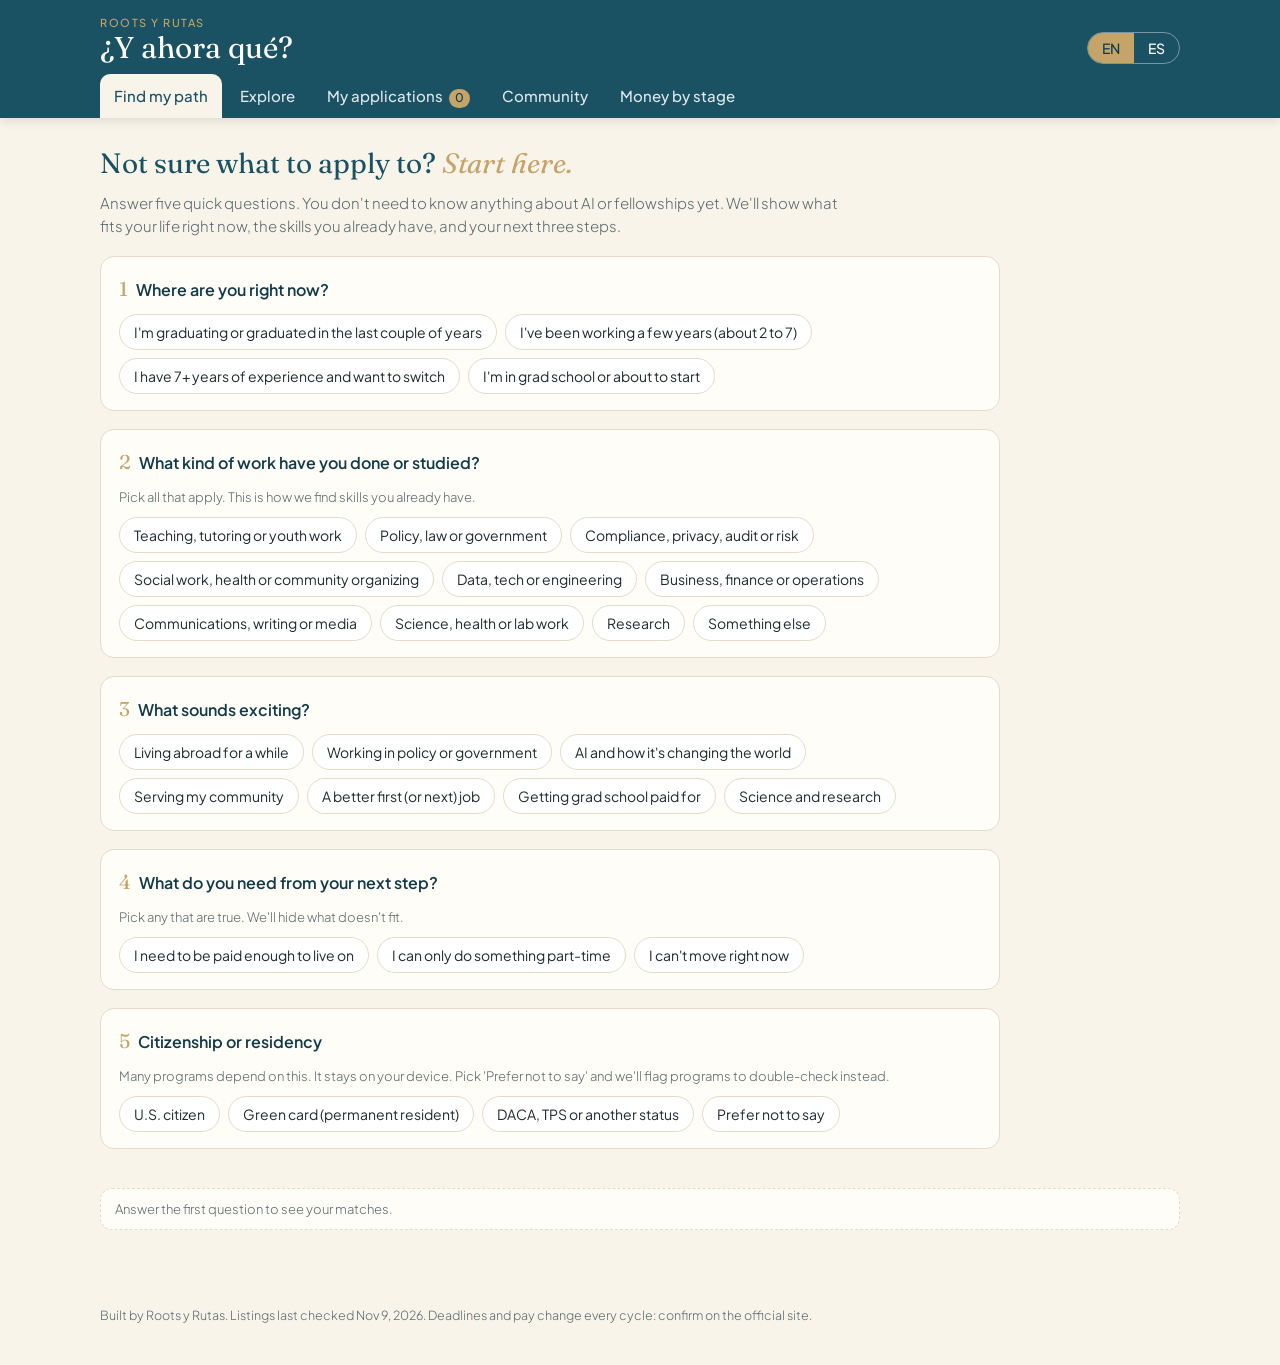
==== commit b40a198b: "Feature ¿Y ahora qué? on the home page and add deadlines to every opportunity - Home: lead the hero," ====
--- a/y-ahora-que/index.html
+++ b/y-ahora-que/index.html
@@ -6,7 +6,7 @@
 <title>¿Y Ahora Qué?</title>
 <link rel="preconnect" href="https://fonts.googleapis.com">
 <link rel="preconnect" href="https://fonts.gstatic.com" crossorigin>
-<link href="https://fonts.googleapis.com/css2?family=Playfair+Display:ital,wght@1,500;1,700&family=Poppins:wght@300;400;500;600&display=swap" rel="stylesheet">
+<link href="https://fonts.googleapis.com/css2?family=Fraunces:ital,opsz,wght@0,9..144,300;0,9..144,400;0,9..144,600;1,9..144,300;1,9..144,400&family=Plus+Jakarta+Sans:wght@300;400;500;600&display=swap" rel="stylesheet">
 <style>
 /* Roots y Rutas brand: teal for structure, sage for calm states, gold for power words and calls to action, cream ground.
    Layout: sticky header with tabs; each tab is one working view (explore list, tracker, community, money by stage). */
@@ -14,8 +14,8 @@
   --teal:#1A5263; --teal-deep:#123B47; --sage:#778868; --gold:#C4A469; --cream:#F9F4EA;
   --paper:#FFFDF8; --ink:#1F2A2E; --muted:#5C6A6E; --line:#E4DCCB;
   --ok:#4F7A3A; --warn:#A8741A; --stop:#9A4A3F;
-  --display:"Playfair Display", Georgia, "Times New Roman", serif;
-  --body:"Poppins", "Helvetica Neue", Arial, sans-serif;
+  --display:"Fraunces", Georgia, "Times New Roman", serif;
+  --body:"Plus Jakarta Sans", "Helvetica Neue", Arial, sans-serif;
   color-scheme: light;
 }
 *{box-sizing:border-box}
@@ -31,7 +31,7 @@
 .bar{max-width:1120px;margin:0 auto;padding:14px 20px 0;display:flex;flex-wrap:wrap;align-items:flex-end;gap:12px 24px;justify-content:space-between}
 .brand{display:flex;flex-direction:column}
 .brand small{font-size:11px;letter-spacing:.14em;text-transform:uppercase;color:var(--gold);font-weight:500}
-.brand h1{margin:0;font-family:var(--display);font-style:italic;font-weight:700;font-size:30px;line-height:1.1}
+.brand h1{margin:0;font-family:var(--display);font-weight:400;font-size:30px;line-height:1.1}
 .lang{display:flex;border:1px solid rgba(255,255,255,.4);border-radius:999px;overflow:hidden}
 .lang button{background:transparent;color:#fff;border:0;padding:6px 14px;cursor:pointer;font-weight:500}
 .lang button[aria-pressed="true"]{background:var(--gold);color:var(--teal-deep)}
@@ -44,7 +44,7 @@
 .view{display:none}
 .view.on{display:block}
 .intro{display:grid;gap:6px;margin-bottom:18px}
-.intro h2{margin:0;font-family:var(--display);font-style:italic;font-weight:700;font-size:28px;color:var(--teal);text-wrap:balance}
+.intro h2{margin:0;font-family:var(--display);font-weight:400;font-size:28px;color:var(--teal);text-wrap:balance}
 .intro h2 em{color:var(--gold);font-style:italic}
 .intro p{margin:0;max-width:68ch;color:var(--muted)}
 
@@ -74,6 +74,8 @@
 dl.facts dd{margin:0}
 .deadline{font-size:13px;padding:8px 10px;border-radius:10px;background:#F4EFE4}
 .deadline strong{font-weight:600;font-variant-numeric:tabular-nums}
+.deadline .dl-label{display:block;font-size:11px;font-weight:600;letter-spacing:1.5px;text-transform:uppercase;opacity:.7;margin-bottom:2px}
+.deadline .dl-est{font-size:11px;font-weight:600;padding:1px 6px;border-radius:6px;background:#E8DCC2;margin-left:4px}
 .fam{font-size:13px;border-left:3px solid var(--gold);padding:4px 10px;background:#FBF6EA}
 .fam b{color:var(--teal);font-weight:600}
 .actions{display:flex;flex-wrap:wrap;gap:8px;margin-top:auto}
@@ -85,7 +87,7 @@
 
 .tiles{display:grid;grid-template-columns:repeat(auto-fit,minmax(160px,1fr));gap:12px;margin:8px 0 20px}
 .tile{background:var(--paper);border:1px solid var(--line);border-radius:14px;padding:14px 16px}
-.tile b{display:block;font-family:var(--display);font-style:italic;font-size:30px;color:var(--teal);font-variant-numeric:tabular-nums}
+.tile b{display:block;font-family:var(--display);font-weight:400;font-size:30px;color:var(--teal);font-variant-numeric:tabular-nums}
 .tile span{font-size:13px;color:var(--muted)}
 .note{font-size:13px;color:var(--muted);background:var(--paper);border:1px dashed var(--line);border-radius:12px;padding:10px 14px;margin-bottom:16px}
 
@@ -110,7 +112,7 @@
 h4{margin:0 0 6px;font-size:13px;letter-spacing:.06em;text-transform:uppercase;color:var(--sage);font-weight:600}
 .ai{background:#F3F7F7;border:1px solid #D5E3E6;border-radius:12px;padding:12px 14px;font-size:14px;white-space:pre-wrap}
 .empty{background:var(--paper);border:1px solid var(--line);border-radius:14px;padding:28px;text-align:left}
-.empty h3{margin:0 0 6px;font-family:var(--display);font-style:italic;color:var(--teal);font-size:22px}
+.empty h3{margin:0 0 6px;font-family:var(--display);font-weight:400;color:var(--teal);font-size:22px}
 
 .profile-form{background:var(--paper);border:1px solid var(--line);border-radius:14px;padding:18px;display:grid;gap:12px;margin-bottom:22px}
 .profile-form .row{display:grid;grid-template-columns:1fr 1fr;gap:12px}
@@ -119,14 +121,14 @@
 .profile-form input,.profile-form select{padding:9px 11px;border:1px solid var(--line);border-radius:10px;background:#fff}
 .person{background:var(--paper);border:1px solid var(--line);border-radius:14px;padding:16px;display:grid;gap:8px}
 .person .who{display:flex;gap:12px;align-items:center}
-.avatar{width:44px;height:44px;border-radius:50%;background:var(--sage);color:#fff;display:grid;place-items:center;font-family:var(--display);font-style:italic;font-size:20px;flex:none}
+.avatar{width:44px;height:44px;border-radius:50%;background:var(--sage);color:#fff;display:grid;place-items:center;font-family:var(--display);font-weight:400;font-size:20px;flex:none}
 .person h3{margin:0;font-size:16px;font-weight:600}
 .person p{margin:0;font-size:14px}
 .example{font-size:11px;letter-spacing:.08em;text-transform:uppercase;color:var(--warn);font-weight:600}
 
 .stages{display:flex;flex-wrap:wrap;gap:8px;margin:10px 0 18px}
 .guide{background:var(--paper);border:1px solid var(--line);border-radius:14px;padding:20px 22px;display:grid;gap:14px;max-width:820px}
-.guide h3{margin:0;font-family:var(--display);font-style:italic;font-size:24px;color:var(--teal)}
+.guide h3{margin:0;font-family:var(--display);font-weight:400;font-size:24px;color:var(--teal)}
 .guide ol{margin:0;padding-left:20px;display:grid;gap:10px}
 .guide li b{font-weight:600;color:var(--teal-deep)}
 .ask{display:grid;gap:8px;max-width:820px;margin-top:18px}
@@ -136,18 +138,18 @@
 .quiz{display:grid;gap:18px;max-width:900px}
 .q{background:var(--paper);border:1px solid var(--line);border-radius:14px;padding:16px 18px;display:grid;gap:10px}
 .q h3{margin:0;font-size:16px;font-weight:600;color:var(--teal-deep)}
-.q h3 span{font-family:var(--display);font-style:italic;color:var(--gold);margin-right:8px;font-size:20px}
+.q h3 span{font-family:var(--display);font-weight:400;color:var(--gold);margin-right:8px;font-size:20px}
 .q .hint{margin:0;font-size:13px;color:var(--muted)}
 .opts{display:flex;flex-wrap:wrap;gap:8px}
 .opt{border:1px solid var(--line);background:#fff;padding:8px 14px;border-radius:999px;cursor:pointer;font-size:14px;color:var(--ink);text-align:left}
 .opt[aria-pressed="true"]{background:var(--teal);border-color:var(--teal);color:#fff}
 .results{display:grid;gap:18px;margin-top:26px}
-.results h2{margin:0;font-family:var(--display);font-style:italic;color:var(--teal);font-size:26px}
+.results h2{margin:0;font-family:var(--display);font-weight:400;color:var(--teal);font-size:26px}
 .why{display:flex;flex-wrap:wrap;gap:6px}
 .why span{font-size:11.5px;padding:3px 9px;border-radius:999px;background:#FBF1DA;color:#7A5B1E;font-weight:500}
 .flag{font-size:12.5px;color:var(--stop)}
 .panel{background:var(--paper);border:1px solid var(--line);border-radius:14px;padding:18px 20px;display:grid;gap:10px}
-.panel h3{margin:0;font-family:var(--display);font-style:italic;color:var(--teal);font-size:21px}
+.panel h3{margin:0;font-family:var(--display);font-weight:400;color:var(--teal);font-size:21px}
 .panel ul,.panel ol{margin:0;padding-left:20px;display:grid;gap:8px}
 .panel li b{font-weight:600;color:var(--teal-deep)}
 .two{display:grid;grid-template-columns:1fr 1fr;gap:16px}
@@ -276,7 +278,7 @@
 <div class="toast" id="toast" role="status"></div>
 
 <script>
-const OPPS = [{"id": "fulbright-u-s-student-program-study-rese", "name": "Fulbright U.S. Student Program (Study/Research)", "cat": "Abroad", "stage": "After college", "what": "A year abroad doing a research project or graduate study in one of 140+ countries.", "who": "Graduating seniors, recent grads, grad students, young professionals; bachelor's by grant start", "cit": "U.S. citizens or nationals only (permanent residents not eligible)", "pay": "Covers travel and living costs at local rates (varies by country)", "ben": "Health benefits; no support for dependents", "length": "~1 academic year", "where": "140+ countries", "dl": null, "note": "2027-28 cycle closed Oct 6, 2026. Next cycle usually opens ~April with an early-October deadline; campus deadlines come 4-6 weeks earlier.", "status": "Closed, next ~Oct 2027", "fam": "Es una beca del gobierno de EE.UU. para vivir un año en otro país investigando o estudiando. Te pagan el viaje y para vivir. Es un honor grande y abre puertas en el trabajo.", "link": "https://us.fulbrightonline.org", "guide": "stipend"}, {"id": "fulbright-english-teaching-assistant-eta", "name": "Fulbright English Teaching Assistant (ETA)", "cat": "Abroad", "stage": "After college", "what": "A year abroad helping teach English in schools or universities, plus a side project.", "who": "Same as Fulbright Study/Research", "cit": "U.S. citizens or nationals only", "pay": "Living stipend at local rates", "ben": "Travel, health benefits", "length": "~9-12 months", "where": "Many countries", "dl": null, "note": "Same application and deadline as Fulbright (closed Oct 6, 2026; next ~Oct 2027).", "status": "Closed, next ~Oct 2027", "fam": "Es la misma beca Fulbright, pero vas a enseñar inglés. Es trabajo de verdad, pagado, y cuenta como experiencia profesional.", "link": "https://us.fulbrightonline.org", "guide": "stipend"}, {"id": "boren-fellowship-graduate-students", "name": "Boren Fellowship (graduate students)", "cat": "Abroad", "stage": "Grad school", "what": "Funding to study a less-common language abroad during grad school (e.g., Arabic, Portuguese, Swahili, Mandarin).", "who": "Graduate students enrolled at a U.S. school (not for people who already finished their degree)", "cit": "U.S. citizens only", "pay": "Up to $25,000 (up to $30,000 for some), based on length abroad", "ben": "Language training abroad", "length": "12-52 weeks", "where": "Countries outside W. Europe/Canada/Australia/NZ", "dl": "2027-01-20", "note": "National deadline Jan 20, 2027 (check your school's earlier internal deadline).", "status": "Open", "fam": "Es dinero para aprender un idioma difícil en otro país mientras haces la maestría. A cambio, después trabajas un año para el gobierno federal.", "link": "https://www.borenawards.org", "guide": "grad"}, {"id": "jet-programme-japan", "name": "JET Programme (Japan)", "cat": "Abroad", "stage": "After college", "what": "Paid job as an assistant language teacher (or coordinator) in Japanese schools and towns.", "who": "Bachelor's degree conferred by June 25, 2027", "cit": "U.S. citizens apply through JET USA (dual nationals OK)", "pay": "¥4,020,000/year before tax in year 1 (rises after)", "ben": "Flights covered; employer support with housing", "length": "1 year, renewable", "where": "Japan", "dl": "2026-11-13", "note": "Deadline Fri Nov 13, 2026, 11:59pm Hawaii time. Interviews late Jan 2027 (virtual).", "status": "Open, closing soon", "fam": "Es un trabajo pagado en Japón enseñando inglés. Te pagan un sueldo de verdad, con pasaje incluido.", "link": "https://jetprogramusa.org", "guide": "stipend"}, {"id": "teaching-assistant-program-in-france-tap", "name": "Teaching Assistant Program in France (TAPIF)", "cat": "Abroad", "stage": "After college", "what": "Assist English teachers in French public schools, up to 12 hours/week.", "who": "Ages 20-35, at least 3 years of college, B1 French", "cit": "U.S. citizens or permanent residents", "pay": "€1,010.67/month gross (~€810 net)", "ben": "French public health insurance", "length": "7 months (Oct-Apr)", "where": "France", "dl": "2027-02-15", "note": "Application window Oct 15, 2026 - Feb 15, 2027. $149 application fee.", "status": "Open", "fam": "Es un programa del gobierno francés para ayudar a enseñar inglés en Francia. Pagan poco pero alcanza para vivir, y tienes seguro médico.", "link": "https://villa-albertine.org/frenchcultures/teach-english-in-france/", "guide": "stipend"}, {"id": "auxiliares-de-conversaci-n-nalcap-spain", "name": "Auxiliares de Conversación / NALCAP (Spain)", "cat": "Abroad", "stage": "After college", "what": "Language and culture assistant in Spanish public schools, 14-16 hours/week.", "who": "College grads or students (2nd year+); age limits apply", "cit": "U.S. and Canadian applicants apply through the North American program", "pay": "€800-1,000/month depending on region", "ben": "Health insurance; visa support. No travel or housing paid", "length": "Oct/Nov - May", "where": "Spain", "dl": null, "note": "The 2026-27 cycle opened in January and closed in spring; expect a similar window in early 2027. Placements are first-come, first-served, so apply early.", "status": "Opens ~Jan 2027", "fam": "Es para ayudar en escuelas de España enseñando inglés. Pagan una ayuda mensual y seguro médico, pero el pasaje y el alquiler los pagas tú.", "link": "https://www.educacionfpydeportes.gob.es/servicios-al-ciudadano/catalogo/general/99/998188/ficha/998188-2026-2027.html", "guide": "stipend"}, {"id": "princeton-in-latin-america-pila", "name": "Princeton in Latin America (PiLA)", "cat": "Abroad", "stage": "After college", "what": "Year-long paid service fellowships with nonprofits and multilateral organizations in Latin America and the Caribbean.", "who": "Graduating seniors and young alumni of U.S./Canadian universities; Spanish or Portuguese usually needed", "cit": "U.S. citizens and permanent residents (check current rules)", "pay": "Monthly living stipend from partner org and PiLA", "ben": "Varies by placement", "length": "~1 year", "where": "Latin America & Caribbean", "dl": null, "note": "Deadline is usually early November; the cycle for next year has likely just closed. Check for late-cycle positions.", "status": "Check site", "fam": "Es un año trabajando con organizaciones sin fines de lucro en América Latina. Te dan dinero para vivir. Ayuda mucho si quieres trabajar en desarrollo internacional.", "link": "https://www.pila-princeton.org", "guide": "stipend"}, {"id": "luce-scholars-program", "name": "Luce Scholars Program", "cat": "Abroad", "stage": "After college", "what": "A paid year-long professional placement in Asia for people with little Asia experience.", "who": "Seniors, recent grads and young professionals (age limit ~32)", "cit": "U.S. citizens or permanent residents", "pay": "Monthly stipend for living costs", "ben": "Language training, placement", "length": "~1 year", "where": "Asia", "dl": null, "note": "Deadline usually in September; 2027 cycle closed. Next ~Sept 2027. No school nomination needed anymore.", "status": "Closed, next ~Sept 2027", "fam": "Es una beca para vivir y trabajar un año en Asia, para gente que nunca ha estado allá. Te pagan los gastos para vivir.", "link": "https://hluce.org/programs/luce-scholars/", "guide": "stipend"}, {"id": "peace-corps", "name": "Peace Corps", "cat": "Abroad", "stage": "After college", "what": "Two years of community service abroad in education, health, agriculture and more.", "who": "Adults 18+; most roles need a 4-year degree", "cit": "U.S. citizens only", "pay": "Monthly living allowance; $10,000+ readjustment allowance (pre-tax) after service", "ben": "Housing, medical and dental, 48 vacation days, federal hiring advantages", "length": "27 months", "where": "60+ countries", "dl": null, "note": "Rolling applications.", "status": "Rolling", "fam": "Es servicio voluntario por dos años en otro país. Te cubren vivienda y salud, y al final recibes dinero para empezar de nuevo. Puede ayudar con los préstamos estudiantiles.", "link": "https://www.peacecorps.gov", "guide": "service"}, {"id": "chci-public-policy-fellowship", "name": "CHCI Public Policy Fellowship", "cat": "Domestic fellowship", "stage": "After college", "what": "Nine months working in Washington, D.C., in Congress, agencies or advocacy groups, with weekly leadership training.", "who": "Bachelor's earned May 2024 - Aug 2027; not in grad school during the program", "cit": "U.S. citizens, permanent residents, asylees, or others with full work authorization (DACA with valid work permit)", "pay": "$34,200 gross over 9 months", "ben": "Health/dental/vision paid, $200/month Metro, travel to D.C.", "length": "9 months (Aug 2027 - May 2028)", "where": "Washington, D.C.", "dl": "2026-12-01", "note": "Deadline Dec 1, 2026, 11:59pm ET.", "status": "Open", "fam": "Es una beca pagada para trabajar en el Congreso en Washington por nueve meses. Incluye seguro médico. Es una puerta grande para trabajar en política pública.", "link": "https://chci.org/programs/public-policy-fellowship-program/", "guide": "stipend"}, {"id": "chci-postgraduate-fellowship", "name": "CHCI Postgraduate Fellowship", "cat": "Domestic fellowship", "stage": "After grad school", "what": "Nine months on Capitol Hill connecting your graduate field (health, education, tech, housing, law) to policy.", "who": "Master's or JD completed within 2 years of start", "cit": "Same as CHCI Public Policy Fellowship", "pay": "$40,950 gross over 9 months", "ben": "Insurance, transit, professional development", "length": "9 months (Aug 2027 - May 2028)", "where": "Washington, D.C.", "dl": "2026-12-01", "note": "Deadline Dec 1, 2026.", "status": "Open", "fam": "Igual que la beca anterior, pero para quienes ya terminaron una maestría o derecho.", "link": "https://chci.org/programs/post-graduate-fellowship-program", "guide": "grad"}, {"id": "paul-daisy-soros-fellowships-for-new-ame", "name": "Paul & Daisy Soros Fellowships for New Americans", "cat": "Domestic fellowship", "stage": "Grad school", "what": "Up to two years of graduate school funding for immigrants and children of immigrants.", "who": "Age 30 or under; graduating seniors or grad students applying to or in a U.S. program", "cit": "Immigrants and children of immigrants (includes DACA and other statuses; see eligibility page)", "pay": "Up to $90,000 total (tuition support up to $40,000)", "ben": "National community of fellows", "length": "Up to 2 years", "where": "U.S. graduate programs", "dl": null, "note": "2027 deadline was Oct 29, 2026. Next ~late Oct 2027.", "status": "Closed, next ~Oct 2027", "fam": "Es una de las becas más prestigiosas del país para hijos de inmigrantes. Paga la maestría o el doctorado. Fue creada para gente como nosotros.", "link": "https://pdsoros.org", "guide": "grad"}, {"id": "coro-fellows-program-in-public-affairs", "name": "Coro Fellows Program in Public Affairs", "cat": "Domestic fellowship", "stage": "After college", "what": "Full-time leadership program with rotating placements in government, nonprofits, business and labor.", "who": "Recent grads and early-career professionals", "cit": "Check each center", "pay": "Tuition-free; need-based monthly stipend (varies by center)", "ben": "Leadership training, alumni network", "length": "~7-9 months", "where": "NYC, N. California, S. California, St. Louis", "dl": "2027-01-12", "note": "Written application due ~Jan 11-12, 2027 (each center may differ).", "status": "Open", "fam": "Es un programa de liderazgo para trabajar en el gobierno y organizaciones de la comunidad. No cobra matrícula y da una ayuda mensual según tu necesidad.", "link": "https://coronewyork.org/the-fellows-program-in-public-affairs/", "guide": "stipend"}, {"id": "bill-emerson-national-hunger-fellowship", "name": "Bill Emerson National Hunger Fellowship", "cat": "Domestic fellowship", "stage": "After college", "what": "Fight hunger and poverty: half the year in a community placement, half in national policy in D.C.", "who": "Recent grads and early-career people committed to anti-hunger work", "cit": "U.S. citizens or permanent residents", "pay": "At least $50,000 pre-tax (2026-27 class)", "ben": "Health insurance, housing support", "length": "~11.5 months", "where": "Field site + Washington, D.C.", "dl": "2027-01-30", "note": "Deadline Jan 30, 2027 at noon ET.", "status": "Open", "fam": "Es una beca pagada para trabajar contra el hambre y la pobreza, primero en una comunidad y luego en Washington. Paga bien para ser beca.", "link": "https://hungercenter.org/what-we-do/emerson-fellowship/fellows/", "guide": "stipend"}, {"id": "americorps-incl-vista", "name": "AmeriCorps (incl. VISTA)", "cat": "Domestic fellowship", "stage": "After college", "what": "A year of national service at nonprofits, schools or public agencies across the U.S.", "who": "Adults 17-18+ depending on program; degree not always required", "cit": "Education award requires U.S. citizen, national or permanent resident", "pay": "Living allowance (~$20,400+ for many full-time roles; varies)", "ben": "Segal Education Award up to $7,395; health coverage in many roles", "length": "~1 year", "where": "Across the U.S.", "dl": null, "note": "Rolling; programs post openings year-round.", "status": "Rolling", "fam": "Es servicio pagado en Estados Unidos, en escuelas u organizaciones. Al final te dan dinero para pagar estudios o préstamos.", "link": "https://americorps.gov", "guide": "service"}, {"id": "rangel-graduate-fellowship", "name": "Rangel Graduate Fellowship", "cat": "Domestic fellowship", "stage": "Grad school", "what": "Pays for a two-year master's and prepares you to become a U.S. Foreign Service Officer (diplomat).", "who": "Seniors and grads starting a 2-year master's", "cit": "U.S. citizens only", "pay": "Tuition and living support for a 2-year master's, plus two paid summer internships", "ben": "Mentoring by a Foreign Service Officer", "length": "2 years + service", "where": "U.S. grad school, then worldwide", "dl": null, "note": "2026 cycle was postponed by the State Department; 2027 cycle details pending. Watch for updates.", "status": "Paused, watch", "fam": "Es una beca para hacer la maestría gratis y luego trabajar como diplomático de EE.UU. Ahora mismo está en pausa.", "link": "https://rangelprogram.org", "guide": "grad"}, {"id": "pickering-foreign-affairs-fellowship", "name": "Pickering Foreign Affairs Fellowship", "cat": "Domestic fellowship", "stage": "Grad school", "what": "Graduate funding plus internships to prepare for a career as a U.S. diplomat.", "who": "Seniors and grads entering a 2-year master's", "cit": "U.S. citizens only", "pay": "Graduate funding (tuition plus stipend) and internships", "ben": "Mentoring, professional development", "length": "2 years + service", "where": "U.S. grad school, then worldwide", "dl": null, "note": "2026 cycle postponed; dates for 2027 are pending.", "status": "Paused, watch", "fam": "Parecida a Rangel: pagan la maestría a cambio de trabajar de diplomático. También está en pausa.", "link": "https://pickeringfellowship.org", "guide": "grad"}, {"id": "coop-careers-fellowship", "name": "COOP Careers Fellowship", "cat": "Paid pathway / first job", "stage": "First job", "what": "Free 16-week evening program for first-gen grads to break into data analytics, digital marketing or finance, with peer cohorts and alumni coaches.", "who": "First-gen, Pell-eligible grads still looking for their first good job; bachelor's within ~10 years", "cit": "Must be able to work in the U.S.", "pay": "Free (no stipend)", "ben": "Certifications, coaching, alumni network", "length": "16 weeks, evenings", "where": "NYC, Bay Area, LA, Chicago, Miami", "dl": null, "note": "Spring and fall cohorts; early-action deadlines run months ahead. Check the site.", "status": "Rolling cohorts", "fam": "Es un programa gratis por las noches que ayuda a los primeros de la familia en graduarse a conseguir un buen trabajo en tecnología o finanzas.", "link": "https://coopcareers.org", "guide": "firstjob"}, {"id": "dearcc-new-work-foundation", "name": "dearCC (New Work Foundation)", "cat": "Paid pathway / first job", "stage": "First job", "what": "Free platform helping new grads land a first job in the AI economy: job market data, a free AI job-search agent, podcast and community.", "who": "New and recent grads", "cit": "Open to all", "pay": "Free", "ben": "Tools, data, community", "length": "Self-paced", "where": "Online", "dl": null, "note": "Always open.", "status": "Open", "fam": "Es una página gratis que te ayuda a buscar trabajo ahora que la inteligencia artificial está cambiando los empleos.", "link": "https://www.dearcc.org", "guide": "firstjob"}, {"id": "forage-job-simulations", "name": "Forage job simulations", "cat": "Paid pathway / first job", "stage": "First job", "what": "Free, self-paced job simulations built by real companies (consulting, banking, tech, law and more).", "who": "Students and grads", "cit": "Open to all", "pay": "Free (unpaid)", "ben": "Company-branded certificates for your resume", "length": "1-6 hours each", "where": "Online", "dl": null, "note": "Always open; no application.", "status": "Open", "fam": "Son ejercicios gratis en línea para practicar cómo es un trabajo en una empresa grande antes de solicitar.", "link": "https://www.theforage.com", "guide": "firstjob"}, {"id": "bluedot-impact-courses-agi-strategy-fron", "name": "BlueDot Impact courses (AGI Strategy, Frontier AI Governance, Future of AI)", "cat": "AI & AI safety", "stage": "Any stage", "what": "Free online cohort courses on AI safety and governance; also a 2-hour self-paced intro.", "who": "Open to all backgrounds; governance course recommends AGI Strategy first", "cit": "Open to all", "pay": "Free", "ben": "Certificate, network; some grants for career changers", "length": "5 days intensive or 5 weeks part-time", "where": "Online", "dl": null, "note": "Cohorts run often; apply on the courses page.", "status": "Rolling cohorts", "fam": "Son cursos gratis en línea sobre cómo hacer que la inteligencia artificial sea segura. Son de pocas horas a la semana.", "link": "https://bluedot.org/courses", "guide": "stipend"}, {"id": "caidp-ai-policy-clinic", "name": "CAIDP AI Policy Clinic", "cat": "AI & AI safety", "stage": "Any stage", "what": "Free semester-long, research-based AI policy course with a certificate; contributes to a global AI policy index.", "who": "Students and professionals; competitive", "cit": "Open internationally", "pay": "Free", "ben": "AI policy certificate", "length": "~1 semester, ~6 hrs/week", "where": "Online", "dl": null, "note": "Fall cohort applications ran mid-March to mid-May in 2026; spring cohort applications have opened in October before. Check the site.", "status": "Check site", "fam": "Es un curso gratis por un semestre para aprender sobre leyes y políticas de inteligencia artificial en el mundo.", "link": "https://www.caidp.org/global-academic-network/ai-policy-clinic/", "guide": "stipend"}, {"id": "iaps-ai-policy-fellowship", "name": "IAPS AI Policy Fellowship", "cat": "AI & AI safety", "stage": "Early/mid career", "what": "Fully funded 3-month fellowship working on frontier AI policy projects.", "who": "Professionals from policy, technical, government and other backgrounds", "cit": "U.S. work authorization for U.S. track; remote possible from many countries", "pay": "$18,000 (Fellow) or $24,000 (Senior Fellow) for 3 months", "ben": "+$3,000 if based in D.C. or London; travel to D.C. kickoff", "length": "3 months full-time", "where": "D.C., London or remote", "dl": null, "note": "Spring 2027 cohort closed Sept 27, 2026. They have also run summer/fall cohorts; watch for the next call.", "status": "Closed, watch", "fam": "Es una beca pagada de tres meses para trabajar en políticas de inteligencia artificial. Se puede hacer a distancia.", "link": "https://www.iaps.ai/fellowship", "guide": "stipend"}, {"id": "techcongress-congressional-innovation-fe", "name": "TechCongress Congressional Innovation Fellowship", "cat": "AI & AI safety", "stage": "Early career", "what": "Serve as a tech policy advisor (AI, privacy, cyber) in a congressional office.", "who": "2-6 years of experience (a technical master's/PhD counts); technical background", "cit": "U.S. citizens and DACA recipients (check current rules)", "pay": "$78,000 annual-equivalent stipend", "ben": "Health insurance supplement up to $425/month", "length": "Jan - Oct", "where": "Washington, D.C.", "dl": null, "note": "January 2027 cohort closed June 25, 2026. Next applications ~summer 2027.", "status": "Closed, next ~Jun 2027", "fam": "Es una beca pagada para asesorar a congresistas sobre tecnología e inteligencia artificial.", "link": "https://techcongress.io/congressional-innovation-fellowship", "guide": "stipend"}, {"id": "horizon-fellowship", "name": "Horizon Fellowship", "cat": "AI & AI safety", "stage": "Early/mid career", "what": "Places AI, biotech and emerging-tech experts in federal agencies, Congress and think tanks.", "who": "Early- to mid-career people with emerging-tech expertise", "cit": "Check eligibility (federal placements usually need U.S. citizenship)", "pay": "Competitive stipend (reported ~$113K in 2025)", "ben": "Training, placement support", "length": "6-24 months", "where": "Washington, D.C.", "dl": null, "note": "2027 cohort deadline was Aug 30, 2026. Next ~summer 2027.", "status": "Closed, next ~Aug 2027", "fam": "Es una beca bien pagada para trabajar en el gobierno federal en temas de inteligencia artificial y tecnología.", "link": "https://horizonpublicservice.org", "guide": "stipend"}, {"id": "u-s-tech-force", "name": "U.S. Tech Force", "cat": "AI & AI safety", "stage": "Early career", "what": "Two-year federal roles in AI, software, data and cyber across agencies.", "who": "Early-career technologists; no degree requirement", "cit": "Federal hiring rules apply (generally U.S. citizens)", "pay": "$150,000-$200,000/year (mostly GS-13/14)", "ben": "Federal benefits, partner-company mentoring", "length": "2 years", "where": "Mostly Washington, D.C.", "dl": null, "note": "Openings posted on USAJOBS; check for current announcements.", "status": "Rolling", "fam": "Es un trabajo de dos años en el gobierno federal para gente de tecnología. Paga muy bien.", "link": "https://techforce.gov", "guide": "firstjob"}, {"id": "arcadia-impact-ai-governance-taskforce", "name": "Arcadia Impact AI Governance Taskforce", "cat": "AI & AI safety", "stage": "Mid-career", "what": "12-week remote, part-time research program for experienced professionals moving into AI governance.", "who": "Mid-career and senior professionals", "cit": "Open internationally", "pay": "Unpaid", "ben": "Research experience, network", "length": "12 weeks, ~8 hrs/week", "where": "Remote", "dl": null, "note": "Runs winter and summer cohorts (winter 2026 closed Jan 12; summer closed May 10). Watch for the next call.", "status": "Check site", "fam": "Es un programa a distancia, de pocas horas a la semana, para profesionales que quieren pasar a trabajar en el gobierno de la inteligencia artificial.", "link": "https://www.arcadiaimpact.org/ai-governance-taskforce", "guide": "stipend"}, {"id": "immigrants-rising-scholarship-and-fellow", "name": "Immigrants Rising: scholarship and fellowship lists", "cat": "Directory (link out)", "stage": "Any stage", "what": "Hundreds of scholarships and fellowships that don't require proof of citizenship or permanent residency.", "who": "Undocumented students and others without citizenship/LPR", "cit": "Built for undocumented and DACA students", "pay": "Varies", "ben": "Guides and resources", "length": "-", "where": "Online", "dl": null, "note": "Updated list; individual deadlines vary.", "status": "Open", "fam": "Es una lista de becas para estudiantes sin papeles o con DACA. Muchas becas no piden ciudadanía.", "link": "https://immigrantsrising.org", "guide": "justgrad"}, {"id": "80-000-hours-job-board", "name": "80,000 Hours job board", "cat": "Directory (link out)", "stage": "Any stage", "what": "Curated job board for AI safety, policy and other high-impact roles.", "who": "All stages", "cit": "Varies by job", "pay": "Varies", "ben": "-", "length": "-", "where": "Online", "dl": null, "note": "Always open.", "status": "Open", "fam": "Es una página de empleos en organizaciones que trabajan para que la inteligencia artificial sea segura.", "link": "https://jobs.80000hours.org", "guide": "justgrad"}, {"id": "80000-hours-career-advising", "name": "80,000 Hours career advising", "cat": "Career support", "stage": "Any stage", "what": "Free career advice for working on AI safety and other big problems: an instant AI career advisor, plus free 1-on-1 calls with human advisors.", "who": "Anyone, including mid- and late-career people; 1-on-1 calls are selective", "cit": "Open to all", "pay": "Free", "ben": "Introductions to people in your field, job recommendations", "length": "One call or self-serve", "where": "Online", "dl": null, "note": "Always open. Start with the AI advisor, then apply for a call.", "status": "Open", "fam": "Es asesoría gratis para encontrar trabajo que ayude al mundo, incluyendo inteligencia artificial.", "link": "https://80000hours.org/speak-with-us/overview", "guide": "firstjob"}, {"id": "successif-ai-career-transition-support", "name": "Successif AI career transition support", "cat": "Career support", "stage": "Mid-career", "what": "Career support for experienced professionals moving into AI risk work: skills assessment, mentorship, mock interviews, opportunity matching and peer support.", "who": "Mid-career and senior professionals (5+ years of experience)", "cit": "Open to all", "pay": "Free training; check site for advising details", "ben": "Peer support group, workshops", "length": "Ongoing, several months", "where": "Online", "dl": null, "note": "Apply anytime through their site.", "status": "Rolling", "fam": "Ayuda a profesionales con experiencia a cambiarse a trabajos en inteligencia artificial, con mentores y práctica de entrevistas.", "link": "https://www.successif.org", "guide": "firstjob"}, {"id": "rhodes-scholarship-u-s", "name": "Rhodes Scholarship (U.S.)", "cat": "Abroad", "stage": "After college", "what": "Fully funded graduate study at the University of Oxford.", "who": "Seniors and recent grads, roughly ages 18 to 24", "cit": "U.S. citizens or permanent residents (check current rules)", "pay": "Covers Oxford fees and a living stipend", "ben": "", "length": "2 to 3 years", "where": "Oxford, UK", "dl": null, "note": "U.S. deadline is usually early October, with a campus endorsement first.", "status": "Closed, next ~Oct 2027", "fam": "Una beca muy prestigiosa para estudiar un posgrado en Oxford, Inglaterra, con todo pagado.", "link": "https://www.rhodeshouse.ox.ac.uk", "guide": "stipend"}, {"id": "marshall-scholarship", "name": "Marshall Scholarship", "cat": "Abroad", "stage": "After college", "what": "Funded graduate study at almost any university in the UK.", "who": "Recent grads with a strong GPA, within a few years of graduating", "cit": "U.S. citizens only", "pay": "Covers fees, living costs and travel", "ben": "", "length": "1 to 2 years", "where": "United Kingdom", "dl": null, "note": "Usually due in late September or early October.", "status": "Closed, next ~Sept 2027", "fam": "Una beca para estudiar una maestría en el Reino Unido con todo pagado.", "link": "https://www.marshallscholarship.org", "guide": "stipend"}, {"id": "mitchell-scholarship", "name": "Mitchell Scholarship", "cat": "Abroad", "stage": "After college", "what": "A year of graduate study in Ireland or Northern Ireland.", "who": "Ages 18 to 29 with a bachelor's degree", "cit": "U.S. citizens only", "pay": "Tuition, housing and a living stipend", "ben": "", "length": "1 year", "where": "Ireland and Northern Ireland", "dl": null, "note": "Check the official site for the current deadline and rules.", "status": "Closed, next ~Sept 2027", "fam": "Una beca para estudiar un año de maestría en Irlanda con todo pagado.", "link": "https://www.us-irelandalliance.org/mitchellscholarship", "guide": "stipend"}, {"id": "gates-cambridge-scholarship", "name": "Gates Cambridge Scholarship", "cat": "Abroad", "stage": "After college", "what": "Full funding for a graduate degree at the University of Cambridge.", "who": "Anyone outside the UK applying to a Cambridge graduate program", "cit": "Any nationality except UK", "pay": "Full cost of study plus maintenance", "ben": "", "length": "1 to 4 years", "where": "Cambridge, UK", "dl": null, "note": "U.S. citizens apply in the October round with their Cambridge application.", "status": "Closed, next ~Oct 2027", "fam": "Una beca para estudiar un posgrado en la Universidad de Cambridge con todo pagado. Abierta a casi todas las nacionalidades.", "link": "https://www.gatescambridge.org", "guide": "stipend"}, {"id": "schwarzman-scholars", "name": "Schwarzman Scholars", "cat": "Abroad", "stage": "After college", "what": "A one-year, fully funded master's in global affairs at Tsinghua University in Beijing.", "who": "Ages 18 to 28 with a bachelor's degree", "cit": "Open to all nationalities (separate process for Chinese passport holders)", "pay": "Tuition, room, board, travel and a stipend", "ben": "", "length": "1 year", "where": "Beijing, China", "dl": null, "note": "The 2027-28 cycle closed Sept 9, 2026. Applications usually open in April.", "status": "Closed, next ~Sept 2027", "fam": "Una maestría de un año en China con todo pagado, para futuros líderes.", "link": "https://www.schwarzmanscholars.org", "guide": "stipend"}, {"id": "yenching-academy-peking-university", "name": "Yenching Academy (Peking University)", "cat": "Abroad", "stage": "After college", "what": "A fully funded master's in China studies at Peking University.", "who": "Recent grads and young professionals from any country", "cit": "Open to many nationalities (check site)", "pay": "Tuition, housing and a stipend", "ben": "", "length": "2 years", "where": "Beijing, China", "dl": null, "note": "Check the official site for the current deadline and rules.", "status": "Check site", "fam": "Una maestría en estudios de China en la Universidad de Pekín, con todo pagado.", "link": "https://yenchingacademy.pku.edu.cn", "guide": "stipend"}, {"id": "critical-language-scholarship-cls", "name": "Critical Language Scholarship (CLS)", "cat": "Abroad", "stage": "Grad school", "what": "Eight weeks of intensive summer language study abroad or online, fully funded.", "who": "Undergrad and grad students currently enrolled at a U.S. school", "cit": "U.S. citizens and nationals only", "pay": "Covers travel, tuition, housing and meals", "ben": "", "length": "8 weeks (summer)", "where": "Countries for Arabic, Chinese, Hindi, Japanese, Korean, Persian, Portuguese, Russian, Swahili", "dl": "2026-11-17", "note": "2027 application closes Nov 17, 2026 at 8pm ET. You must be enrolled when you apply, so seniors qualify.", "status": "Open", "fam": "Un verano aprendiendo un idioma en otro país, con todo pagado. Tienes que estar estudiando en una universidad cuando solicitas.", "link": "https://clscholarship.org", "guide": "stipend"}, {"id": "princeton-in-asia", "name": "Princeton in Asia", "cat": "Abroad", "stage": "After college", "what": "Paid year-long jobs in teaching, nonprofits and media across Asia.", "who": "Recent grads from any college", "cit": "Check eligibility on the site", "pay": "Salary or stipend from the host, plus housing in many posts", "ben": "", "length": "1 year (renewable)", "where": "Across Asia", "dl": null, "note": "Check the official site for the current deadline and rules.", "status": "Check site", "fam": "Trabajos pagados por un año en Asia, en enseñanza u organizaciones. No tienes que ser de Princeton.", "link": "https://piaweb.princeton.edu", "guide": "stipend"}, {"id": "princeton-in-africa", "name": "Princeton in Africa", "cat": "Abroad", "stage": "After college", "what": "Year-long fellowships with organizations working across Africa.", "who": "Recent grads from any college", "cit": "Check eligibility on the site", "pay": "Stipend and housing support", "ben": "", "length": "1 year", "where": "Across Africa", "dl": null, "note": "Check the official site for the current deadline and rules.", "status": "Check site", "fam": "Becas de un año trabajando con organizaciones en África. No tienes que ser de Princeton.", "link": "https://princetoninafrica.org", "guide": "stipend"}, {"id": "epik-english-program-in-korea", "name": "EPIK (English Program in Korea)", "cat": "Abroad", "stage": "After college", "what": "Teach English in South Korean public schools.", "who": "Bachelor's degree holders from English-speaking countries", "cit": "Citizens of listed English-speaking countries, including the U.S.", "pay": "Monthly salary, free housing, flights covered", "ben": "", "length": "1 year (renewable)", "where": "South Korea", "dl": null, "note": "Check the official site for the current deadline and rules.", "status": "Check site", "fam": "Enseñar inglés en escuelas públicas de Corea del Sur. Te pagan sueldo, vivienda y pasajes.", "link": "https://www.epik.go.kr", "guide": "stipend"}, {"id": "english-opens-doors-chile", "name": "English Opens Doors (Chile)", "cat": "Abroad", "stage": "After college", "what": "Volunteer as an English teaching assistant in Chilean public schools.", "who": "Native or fluent English speakers with a degree or in college", "cit": "Open to many nationalities (check site)", "pay": "Host family, meals and a small monthly stipend", "ben": "", "length": "1 semester to 1 year", "where": "Chile", "dl": null, "note": "Check the official site for the current deadline and rules.", "status": "Check site", "fam": "Ser asistente de inglés en escuelas públicas de Chile. Vives con una familia y recibes una ayuda pequeña.", "link": "https://centrodevoluntarios.cl", "guide": "stipend"}, {"id": "u-s-teaching-assistantships-in-austria", "name": "U.S. Teaching Assistantships in Austria", "cat": "Abroad", "stage": "After college", "what": "Teach English and American culture in Austrian schools.", "who": "Recent grads ages 20 to 30", "cit": "U.S. citizens only", "pay": "Monthly salary plus health insurance", "ben": "", "length": "1 school year", "where": "Austria", "dl": null, "note": "Check the official site for the current deadline and rules.", "status": "Check site", "fam": "Ser asistente de inglés en escuelas de Austria, con sueldo y seguro médico.", "link": "https://www.fulbright.at/en/programs/us-teaching-assistants", "guide": "stipend"}, {"id": "congress-bundestag-youth-exchange-for-yo", "name": "Congress-Bundestag Youth Exchange for Young Professionals", "cat": "Abroad", "stage": "After college", "what": "A year in Germany: language study, university classes and an internship.", "who": "Ages 18 to 24 with career goals in business, technical or applied fields", "cit": "U.S. citizens or permanent residents", "pay": "Travel, language training, host family and insurance", "ben": "", "length": "1 year", "where": "Germany", "dl": null, "note": "Check the official site for the current deadline and rules.", "status": "Check site", "fam": "Un año en Alemania estudiando el idioma, tomando clases y haciendo una pasantía.", "link": "https://cbyx.info", "guide": "stipend"}, {"id": "daad-study-scholarships-germany", "name": "DAAD Study Scholarships (Germany)", "cat": "Abroad", "stage": "Grad school", "what": "Funding for a master's degree at a German university.", "who": "Graduating seniors and recent grads", "cit": "U.S. citizens or permanent residents (for DAAD USA)", "pay": "Monthly stipend, insurance and travel", "ben": "", "length": "1 to 2 years", "where": "Germany", "dl": null, "note": "Check the official site for the current deadline and rules.", "status": "Check site", "fam": "Una beca para estudiar una maestría en Alemania, donde muchas universidades son gratis o casi gratis.", "link": "https://www.daad.org", "guide": "stipend"}, {"id": "erasmus-mundus-joint-master-s-scholarshi", "name": "Erasmus Mundus Joint Master's Scholarships", "cat": "Abroad", "stage": "Grad school", "what": "Full scholarships for master's programs taught across two or more European universities.", "who": "Bachelor's degree holders from any country", "cit": "Any nationality", "pay": "Tuition, travel and a monthly allowance", "ben": "", "length": "1 to 2 years", "where": "Europe", "dl": null, "note": "Each program sets its own deadline, usually between October and January.", "status": "Check site", "fam": "Maestrías en varias universidades de Europa, con matrícula y gastos pagados. Abierta a cualquier nacionalidad.", "link": "https://www.eacea.ec.europa.eu/scholarships/erasmus-mundus-catalogue_en", "guide": "stipend"}, {"id": "rotary-peace-fellowship", "name": "Rotary Peace Fellowship", "cat": "Abroad", "stage": "Early/mid career", "what": "A funded master's or certificate in peace and development studies.", "who": "Professionals with work experience in peace or development", "cit": "Any nationality", "pay": "Tuition, room, board and travel", "ben": "", "length": "3 months to 2 years", "where": "Partner universities worldwide", "dl": null, "note": "Usually due May 15.", "status": "Check site", "fam": "Una beca para estudiar paz y desarrollo, para gente que ya tiene experiencia trabajando.", "link": "https://www.rotary.org/en/our-programs/peace-fellowships", "guide": "stipend"}, {"id": "thomas-j-watson-fellowship", "name": "Thomas J. Watson Fellowship", "cat": "Abroad", "stage": "After college", "what": "A year of independent travel and exploration on a project you design.", "who": "Graduating seniors at partner colleges only (nominated by your school)", "cit": "Open to many nationalities (check site)", "pay": "A stipend for the year", "ben": "", "length": "1 year", "where": "Anywhere outside your home country", "dl": null, "note": "Campus deadlines are in the fall of senior year. Ask your school if it participates.", "status": "Closed, watch", "fam": "Un año viajando por el mundo con un proyecto que tú diseñas. Solo para ciertas universidades.", "link": "https://watson.foundation", "guide": "stipend"}, {"id": "teach-for-america", "name": "Teach For America", "cat": "Domestic fellowship", "stage": "After college", "what": "Teach full time in a high-need public school while earning certification.", "who": "Recent grads and career changers with a bachelor's degree", "cit": "Citizens, permanent residents and DACA recipients (check site)", "pay": "Full teacher salary and benefits", "ben": "", "length": "2 years", "where": "Cities and rural areas across the U.S.", "dl": null, "note": "Several application windows a year.", "status": "Check site", "fam": "Ser maestro/a en una escuela pública con necesidad, con sueldo completo.", "link": "https://www.teachforamerica.org", "guide": "stipend"}, {"id": "city-year", "name": "City Year", "cat": "Domestic fellowship", "stage": "After college", "what": "Tutor and mentor students in high-need schools as an AmeriCorps member.", "who": "Ages 18 to 25", "cit": "U.S. citizens or permanent residents", "pay": "Living stipend plus an education award", "ben": "", "length": "1 school year", "where": "U.S. cities", "dl": null, "note": "Check the official site for the current deadline and rules.", "status": "Rolling", "fam": "Ayudar a estudiantes en escuelas como tutor o mentor por un año, con una ayuda para vivir.", "link": "https://www.cityyear.org", "guide": "stipend"}, {"id": "nyc-urban-fellows", "name": "NYC Urban Fellows", "cat": "Domestic fellowship", "stage": "After college", "what": "A paid year working in New York City government agencies.", "who": "Recent grads (within about 2 years)", "cit": "Must be eligible to work in the U.S.", "pay": "Stipend and health insurance", "ben": "", "length": "9 months", "where": "New York City", "dl": null, "note": "Usually due in January.", "status": "Check site", "fam": "Un año pagado trabajando en el gobierno de la ciudad de Nueva York.", "link": "https://www.nyc.gov/site/dcas/employment/urban-fellows.page", "guide": "stipend"}, {"id": "nyc-teaching-fellows", "name": "NYC Teaching Fellows", "cat": "Paid pathway / first job", "stage": "Early career", "what": "Become a certified teacher in NYC public schools, with a subsidized master's.", "who": "Career changers and recent grads with a bachelor's degree", "cit": "Must be eligible to work in the U.S.", "pay": "Full teacher salary while you train", "ben": "", "length": "2 years (training plus teaching)", "where": "New York City", "dl": null, "note": "Check the official site for the current deadline and rules.", "status": "Rolling", "fam": "Hazte maestro/a en Nueva York mientras estudias una maestría que te ayudan a pagar.", "link": "https://www.nycteachingfellows.org", "guide": "firstjob"}, {"id": "capital-fellows-programs-california", "name": "Capital Fellows Programs (California)", "cat": "Domestic fellowship", "stage": "After college", "what": "Paid fellowships in the California legislature, executive branch or courts.", "who": "Recent grads with a bachelor's degree", "cit": "Must be eligible to work in the U.S.", "pay": "Monthly stipend, health benefits and grad units", "ben": "", "length": "10 to 11 months", "where": "Sacramento, CA", "dl": null, "note": "Usually due in February.", "status": "Check site", "fam": "Un año pagado trabajando en el gobierno de California.", "link": "https://www.csus.edu/center/center-california-studies/capital-fellows.html", "guide": "stipend"}, {"id": "mickey-leland-international-hunger-fello", "name": "Mickey Leland International Hunger Fellowship", "cat": "Domestic fellowship", "stage": "Early career", "what": "Two years working on global hunger: one in DC policy, one in the field abroad.", "who": "Early-career professionals with a graduate degree or experience", "cit": "U.S. citizens or permanent residents (check site)", "pay": "Living allowance and benefits", "ben": "", "length": "2 years", "where": "Washington, DC and abroad", "dl": null, "note": "Check the official site for the current deadline and rules.", "status": "Check site", "fam": "Dos años trabajando contra el hambre en el mundo, un año en Washington y otro en el extranjero.", "link": "https://www.hungercenter.org/fellowships/leland", "guide": "stipend"}, {"id": "herbert-scoville-jr-peace-fellowship", "name": "Herbert Scoville Jr. Peace Fellowship", "cat": "Domestic fellowship", "stage": "After college", "what": "A paid fellowship at a DC organization working on peace and security.", "who": "Recent grads and people early in their careers", "cit": "Open to many nationalities (check site)", "pay": "Monthly stipend, health insurance and travel", "ben": "", "length": "6 to 9 months", "where": "Washington, DC", "dl": null, "note": "Check the official site for the current deadline and rules.", "status": "Check site", "fam": "Una beca pagada en Washington trabajando en temas de paz y seguridad.", "link": "https://scoville.org", "guide": "stipend"}, {"id": "echoing-green-fellowship", "name": "Echoing Green Fellowship", "cat": "Domestic fellowship", "stage": "Early/mid career", "what": "Seed funding and support for people starting a social-impact organization.", "who": "Founders of early-stage social ventures anywhere", "cit": "Any nationality", "pay": "Stipend and seed funding over 18 months", "ben": "", "length": "18 months", "where": "Worldwide", "dl": null, "note": "Check the official site for the current deadline and rules.", "status": "Check site", "fam": "Dinero y apoyo para gente que está empezando una organización que ayuda a su comunidad.", "link": "https://echoinggreen.org", "guide": "stipend"}, {"id": "hacu-national-internship-program", "name": "HACU National Internship Program", "cat": "Paid pathway / first job", "stage": "After college", "what": "Paid internships in federal agencies and companies, with travel and housing help.", "who": "College and grad students (seniors qualify)", "cit": "Check eligibility on the site", "pay": "Weekly pay; travel and housing often covered", "ben": "", "length": "10 to 15 weeks", "where": "Washington, DC and other sites", "dl": null, "note": "Check the official site for the current deadline and rules.", "status": "Check site", "fam": "Pasantías pagadas en agencias del gobierno y empresas, con ayuda para viaje y vivienda.", "link": "https://www.hacu.net/hacu/HNIP.asp", "guide": "firstjob"}, {"id": "per-scholas", "name": "Per Scholas", "cat": "Paid pathway / first job", "stage": "Early/mid career", "what": "Free, full-time tech training (IT support, cybersecurity, software) with job placement help.", "who": "Adults looking for a tech career, no degree needed", "cit": "Open to many nationalities (check site)", "pay": "Training is free", "ben": "", "length": "12 to 15 weeks", "where": "U.S. cities and online", "dl": null, "note": "Check the official site for the current deadline and rules.", "status": "Rolling", "fam": "Entrenamiento gratis en tecnología y ayuda para conseguir trabajo. No necesitas título.", "link": "https://perscholas.org", "guide": "firstjob"}, {"id": "pursuit", "name": "Pursuit", "cat": "Paid pathway / first job", "stage": "Early/mid career", "what": "A long-term software engineering fellowship for adults without a tech background.", "who": "Adults from low-income backgrounds, no degree required", "cit": "Must be eligible to work in the U.S.", "pay": "Free training; you pay only after you get a well-paid job", "ben": "", "length": "About 1 year plus job support", "where": "New York City", "dl": null, "note": "Check the official site for the current deadline and rules.", "status": "Check site", "fam": "Aprende a programar sin experiencia previa; pagas solo cuando consigas un buen trabajo.", "link": "https://www.pursuit.org", "guide": "firstjob"}, {"id": "launchcode", "name": "LaunchCode", "cat": "Paid pathway / first job", "stage": "Early/mid career", "what": "Free coding courses and paid apprenticeships at partner companies.", "who": "Career changers and new grads", "cit": "Open to many nationalities (check site)", "pay": "Courses are free; apprenticeships are paid", "ben": "", "length": "Part-time course, then apprenticeship", "where": "U.S. and online", "dl": null, "note": "Check the official site for the current deadline and rules.", "status": "Rolling", "fam": "Clases gratis de programación y pasantías pagadas para empezar en tecnología.", "link": "https://www.launchcode.org", "guide": "firstjob"}, {"id": "apprenti", "name": "Apprenti", "cat": "Paid pathway / first job", "stage": "Early/mid career", "what": "Paid tech apprenticeships with training, leading to full-time jobs.", "who": "Career changers, veterans and people without tech degrees", "cit": "Must be eligible to work in the U.S.", "pay": "Paid during the apprenticeship", "ben": "", "length": "About 1 year", "where": "Across the U.S.", "dl": null, "note": "Check the official site for the current deadline and rules.", "status": "Rolling", "fam": "Aprendizajes pagados en tecnología que pueden llevar a un trabajo de tiempo completo.", "link": "https://apprenticareers.org", "guide": "firstjob"}, {"id": "mlt-mba-prep", "name": "MLT MBA Prep", "cat": "Career support", "stage": "Early career", "what": "Coaching to help early-career professionals get into top MBA programs.", "who": "Professionals from underrepresented backgrounds with work experience", "cit": "Check eligibility on the site", "pay": "Program fee (scholarships available)", "ben": "", "length": "About 1 year, part-time", "where": "Online plus events", "dl": null, "note": "Check the official site for the current deadline and rules.", "status": "Check site", "fam": "Te prepara para entrar a una maestría en negocios (MBA) en las mejores universidades.", "link": "https://mlt.org", "guide": "justgrad"}, {"id": "govai-dc-summer-fellowship", "name": "GovAI DC Summer Fellowship", "cat": "AI & AI safety", "stage": "Early/mid career", "what": "Three months in Washington, DC working on AI policy research with mentors.", "who": "Students, researchers and professionals from any field", "cit": "Check work eligibility on the site", "pay": "Paid stipend for the summer", "ben": "", "length": "3 months (Jun 7 to Aug 27, 2027)", "where": "Washington, DC", "dl": "2026-11-22", "note": "Due Nov 22, 2026, 11:59pm ET. Bipartisan program, in person.", "status": "Open", "fam": "Tres meses en Washington aprendiendo y escribiendo sobre políticas de inteligencia artificial, con pago.", "link": "https://www.governance.ai/opportunities/dc-summer-fellowship-2027", "guide": "stipend"}, {"id": "govai-uk-summer-fellowship", "name": "GovAI UK Summer Fellowship", "cat": "AI & AI safety", "stage": "Early/mid career", "what": "Three months in London on AI governance, with a research track and an applied track.", "who": "People from government, academia, industry, media and civil society", "cit": "Any nationality (visa support offered)", "pay": "£14,000 salary plus travel to London", "ben": "", "length": "3 months (Jun 7 to Aug 27, 2027)", "where": "London, UK", "dl": "2026-11-22", "note": "Due Nov 22, 2026, 11:59pm UK time. The applied track is for non-research roles like operations and policy engagement.", "status": "Open", "fam": "Tres meses en Londres trabajando en gobernanza de IA, con un sueldo de £14,000.", "link": "https://www.governance.ai/opportunities/uk-summer-fellowship-2027", "guide": "stipend"}, {"id": "mats-ml-alignment-theory-scholars", "name": "MATS (ML Alignment & Theory Scholars)", "cat": "AI & AI safety", "stage": "Early/mid career", "what": "A 12-week AI safety research program with mentors from leading AI labs, including policy and governance tracks.", "who": "Researchers and strong technical or policy candidates", "cit": "Any nationality (visa help available)", "pay": "Stipend, housing, food and travel covered", "ben": "", "length": "12 weeks", "where": "Berkeley, CA and London, UK", "dl": null, "note": "Winter 2027 is closed. Summer applications have usually opened in December.", "status": "Check site", "fam": "Un programa de investigación en seguridad de IA con mentores de los grandes laboratorios. Pagan vivienda y comida.", "link": "https://www.matsprogram.org", "guide": "stipend"}, {"id": "spar-supervised-program-for-alignment-re", "name": "SPAR (Supervised Program for Alignment Research)", "cat": "AI & AI safety", "stage": "Any stage", "what": "Part-time, remote AI safety and policy research projects with a mentor.", "who": "Students and professionals", "cit": "Any nationality", "pay": "Usually unpaid", "ben": "", "length": "About 3 months, part-time", "where": "Remote", "dl": null, "note": "Check the official site for the current deadline and rules.", "status": "Check site", "fam": "Proyectos de investigación en seguridad de IA a medio tiempo y en línea, con un mentor.", "link": "https://sparai.org", "guide": "stipend"}, {"id": "ai-safety-camp", "name": "AI Safety Camp", "cat": "AI & AI safety", "stage": "Any stage", "what": "Join a small remote team on an AI safety project for a few months.", "who": "Anyone, including people new to the field", "cit": "Any nationality", "pay": "Unpaid", "ben": "", "length": "About 3 months, part-time", "where": "Remote", "dl": null, "note": "Check the official site for the current deadline and rules.", "status": "Check site", "fam": "Únete a un equipo pequeño en línea para trabajar en un proyecto de seguridad de IA.", "link": "https://www.aisafety.camp", "guide": "stipend"}, {"id": "era-fellowship-cambridge", "name": "ERA Fellowship (Cambridge)", "cat": "AI & AI safety", "stage": "Early career", "what": "A summer research fellowship on risks from advanced AI, including governance.", "who": "Students and early-career researchers", "cit": "Any nationality", "pay": "Stipend, housing and travel", "ben": "", "length": "About 8 to 10 weeks", "where": "Cambridge, UK", "dl": null, "note": "Check the official site for the current deadline and rules.", "status": "Check site", "fam": "Una beca de verano en Cambridge para investigar los riesgos de la IA avanzada.", "link": "https://erafellowship.org", "guide": "stipend"}, {"id": "pivotal-research-fellowship", "name": "Pivotal Research Fellowship", "cat": "AI & AI safety", "stage": "Early career", "what": "A funded research fellowship on AI safety and governance in London.", "who": "Early-career researchers and career changers", "cit": "Any nationality", "pay": "Stipend and travel support", "ben": "", "length": "About 9 weeks", "where": "London, UK", "dl": null, "note": "Check the official site for the current deadline and rules.", "status": "Check site", "fam": "Una beca pagada en Londres para investigar seguridad y gobernanza de la IA.", "link": "https://www.pivotal-research.org", "guide": "stipend"}, {"id": "anthropic-fellows-program", "name": "Anthropic Fellows Program", "cat": "AI & AI safety", "stage": "Early/mid career", "what": "A paid program doing AI safety research with mentorship from Anthropic researchers.", "who": "Technical people new to AI safety research", "cit": "Check eligibility on the site", "pay": "Weekly stipend plus compute funding", "ben": "", "length": "About 6 months", "where": "Remote or in person", "dl": null, "note": "Check the official site for the current deadline and rules.", "status": "Check site", "fam": "Un programa pagado para investigar seguridad de IA con mentores de Anthropic.", "link": "https://www.anthropic.com/careers", "guide": "stipend"}, {"id": "tarbell-fellowship", "name": "Tarbell Fellowship", "cat": "AI & AI safety", "stage": "Early/mid career", "what": "A paid fellowship for journalists who want to report on AI.", "who": "Early and mid-career journalists", "cit": "Check eligibility on the site", "pay": "Stipend plus a placement at a newsroom", "ben": "", "length": "About 9 months", "where": "Remote plus newsroom placement", "dl": null, "note": "Check the official site for the current deadline and rules.", "status": "Check site", "fam": "Una beca pagada para periodistas que quieren escribir sobre inteligencia artificial.", "link": "https://www.tarbellfellowship.org", "guide": "stipend"}, {"id": "coefficient-giving-career-development-an", "name": "Coefficient Giving: Career Development and Transition Funding", "cat": "AI & AI safety", "stage": "Any stage", "what": "Grants to fund a career switch into AI safety: grad school, unpaid internships, study time or a transition period.", "who": "Anyone at any stage working toward reducing risks from advanced AI", "cit": "Any nationality", "pay": "Varies by plan", "ben": "", "length": "Varies", "where": "Anywhere", "dl": null, "note": "Applications are reviewed on a rolling basis. Briefly describe how the funding helps you enter the field.", "status": "Rolling", "fam": "Dinero para ayudarte a cambiar de carrera hacia la seguridad de la IA: estudios, pasantías o tiempo para aprender.", "link": "https://coefficientgiving.org/funds/navigating-transformative-ai/", "guide": "stipend"}, {"id": "future-of-life-institute-phd-fellowships", "name": "Future of Life Institute PhD Fellowships", "cat": "AI & AI safety", "stage": "Grad school", "what": "Funding for PhD students researching AI safety.", "who": "Students starting or in a PhD program", "cit": "Any nationality", "pay": "Tuition, fees and a stipend", "ben": "", "length": "Up to 5 years", "where": "Any university", "dl": null, "note": "Check the official site for the current deadline and rules.", "status": "Check site", "fam": "Una beca para estudiantes de doctorado que investigan la seguridad de la IA.", "link": "https://futureoflife.org/grant-program/phd-fellowships/", "guide": "stipend"}, {"id": "cais-ai-safety-ethics-and-society-course", "name": "CAIS AI Safety, Ethics and Society course", "cat": "AI & AI safety", "stage": "Any stage", "what": "A free online course on AI risks, ethics and policy, with small discussion groups.", "who": "Anyone, no technical background needed", "cit": "Any nationality", "pay": "Free", "ben": "", "length": "About 12 weeks, part-time", "where": "Online", "dl": null, "note": "Check the official site for the current deadline and rules.", "status": "Check site", "fam": "Un curso gratis en línea sobre riesgos, ética y política de la IA. No necesitas saber de tecnología.", "link": "https://www.aisafetybook.com", "guide": "stipend"}, {"id": "nsf-graduate-research-fellowship-grfp", "name": "NSF Graduate Research Fellowship (GRFP)", "cat": "Science & research", "stage": "Grad school", "what": "Three years of funding for a research-based master's or PhD in science, engineering or social science.", "who": "Seniors, recent grads and first-year grad students", "cit": "U.S. citizens or permanent residents", "pay": "Annual stipend plus tuition allowance to your school", "ben": "", "length": "3 years of support over 5", "where": "Any accredited U.S. university", "dl": null, "note": "The FY2027 deadlines were Oct 16 to 23, 2026, by field. Eligibility rules changed in the last two cycles, so read the newest solicitation carefully.", "status": "Closed, next ~Oct 2027", "fam": "Tres años de dinero para hacer una maestría o doctorado en ciencias, ingeniería o ciencias sociales.", "link": "https://www.nsfgrfp.org", "guide": "stipend"}, {"id": "nih-postbaccalaureate-irta", "name": "NIH Postbaccalaureate IRTA", "cat": "Science & research", "stage": "After college", "what": "One to two years of paid, full-time biomedical research at the NIH before grad or medical school.", "who": "Recent grads (within about 3 years) planning grad or professional school", "cit": "U.S. citizens or permanent residents", "pay": "Monthly stipend plus health insurance", "ben": "", "length": "1 to 2 years", "where": "Bethesda, MD and other NIH campuses", "dl": null, "note": "Applications are open all year. Apply 6 to 9 months before you want to start.", "status": "Rolling", "fam": "Uno o dos años pagados investigando en los Institutos Nacionales de Salud antes de estudiar medicina o un doctorado.", "link": "https://www.training.nih.gov/research-training/pb/", "guide": "stipend"}, {"id": "nih-department-of-bioethics-postbac-fell", "name": "NIH Department of Bioethics Postbac Fellowship", "cat": "Science & research", "stage": "After college", "what": "Two years of paid research on ethics in medicine and health policy.", "who": "Recent grads from any major, no bioethics background needed", "cit": "U.S. citizens or permanent residents", "pay": "Stipend set by NIH training rules", "ben": "", "length": "2 years", "where": "Bethesda, MD", "dl": null, "note": "Postbac applications have been due in mid-January.", "status": "Check site", "fam": "Dos años pagados investigando la ética en la medicina y la salud. No necesitas experiencia en bioética.", "link": "https://www.cc.nih.gov/bioethics/fellowships", "guide": "stipend"}, {"id": "nih-graduate-partnerships-program", "name": "NIH Graduate Partnerships Program", "cat": "Science & research", "stage": "Grad school", "what": "Do your PhD research at the NIH in partnership with your university.", "who": "PhD students in biomedical fields", "cit": "U.S. citizens or permanent residents", "pay": "Stipend and benefits", "ben": "", "length": "Length of your PhD research", "where": "NIH campuses", "dl": null, "note": "Check the official site for the current deadline and rules.", "status": "Check site", "fam": "Haz la investigación de tu doctorado en los Institutos Nacionales de Salud.", "link": "https://www.training.nih.gov/research-training/gs/", "guide": "stipend"}, {"id": "ndseg-fellowship", "name": "NDSEG Fellowship", "cat": "Science & research", "stage": "Grad school", "what": "Three years of PhD funding in science and engineering fields important to the Department of Defense.", "who": "Seniors who will have a bachelor's by the application year, and early PhD students", "cit": "U.S. citizens (check site for current rules)", "pay": "Full tuition, monthly stipend and health insurance", "ben": "", "length": "3 years", "where": "Any U.S. university", "dl": null, "note": "The FY2027 window closed Oct 30, 2026. There is no military service requirement.", "status": "Closed, next ~Oct 2027", "fam": "Tres años de dinero para un doctorado en ciencias o ingeniería. No tienes que servir en el ejército.", "link": "https://ndseg.sysplus.com", "guide": "stipend"}, {"id": "hertz-fellowship", "name": "Hertz Fellowship", "cat": "Science & research", "stage": "Grad school", "what": "Up to five years of flexible PhD funding in the applied sciences and engineering.", "who": "Seniors and first-year PhD students", "cit": "U.S. citizens or permanent residents", "pay": "Stipend and tuition support", "ben": "", "length": "Up to 5 years", "where": "Any partner university", "dl": null, "note": "Usually opens late August and closes in late October.", "status": "Closed, next ~Oct 2027", "fam": "Hasta cinco años de dinero para un doctorado en ciencias aplicadas o ingeniería.", "link": "https://www.hertzfoundation.org", "guide": "stipend"}, {"id": "doe-computational-science-graduate-fello", "name": "DOE Computational Science Graduate Fellowship (CSGF)", "cat": "Science & research", "stage": "Grad school", "what": "PhD funding for computational science, applied math, computer science and engineering.", "who": "Seniors and first-year PhD students", "cit": "U.S. citizens or permanent residents", "pay": "Stipend, tuition and a lab practicum", "ben": "", "length": "Up to 4 years", "where": "Any U.S. university", "dl": null, "note": "Deadline has usually been in January.", "status": "Opens ~Jan 2027", "fam": "Dinero para un doctorado en ciencias computacionales, matemáticas aplicadas o ingeniería.", "link": "https://www.krellinst.org/csgf", "guide": "stipend"}, {"id": "national-physical-science-consortium-nps", "name": "National Physical Science Consortium (NPSC)", "cat": "Science & research", "stage": "Grad school", "what": "PhD fellowships in physical sciences and engineering, with paid summer work at partner employers.", "who": "Seniors and early PhD students", "cit": "U.S. citizens only", "pay": "Stipend, tuition and paid summer internships", "ben": "", "length": "Up to 6 years", "where": "Partner universities", "dl": null, "note": "Listed with a Jan 31, 2027 deadline by university fellowship offices. Confirm on the official site.", "status": "Opens ~Jan 2027", "fam": "Becas para doctorados en ciencias físicas e ingeniería, con trabajo pagado en el verano.", "link": "https://www.npsc.org", "guide": "stipend"}, {"id": "gem-fellowship", "name": "GEM Fellowship", "cat": "Science & research", "stage": "Grad school", "what": "Paid internships plus funded master's or PhD study in engineering and science.", "who": "Seniors, recent grads and grad students from underrepresented groups", "cit": "U.S. citizens or permanent residents", "pay": "Paid summer internship, tuition and stipend", "ben": "", "length": "Length of degree", "where": "Partner universities and employers", "dl": null, "note": "University offices list a Nov 13, 2026 deadline for the PhD track. Confirm on the official site.", "status": "Check site", "fam": "Pasantías pagadas y dinero para una maestría o doctorado en ingeniería y ciencias.", "link": "https://www.gemfellowship.org", "guide": "stipend"}, {"id": "churchill-scholarship", "name": "Churchill Scholarship", "cat": "Science & research", "stage": "After college", "what": "A year of funded graduate study in science, math or engineering at the University of Cambridge.", "who": "Graduating seniors at participating universities", "cit": "U.S. citizens only", "pay": "Tuition, living allowance and travel", "ben": "", "length": "1 year", "where": "Cambridge, UK", "dl": null, "note": "Usually due in early November, through your university.", "status": "Closed, watch", "fam": "Un año de posgrado en ciencias o ingeniería en Cambridge, con todo pagado.", "link": "https://www.churchillscholarship.org", "guide": "stipend"}, {"id": "aaas-science-technology-policy-fellowshi", "name": "AAAS Science & Technology Policy Fellowships", "cat": "Science & research", "stage": "After grad school", "what": "A year working in Congress or a federal agency, bringing science into policy.", "who": "People with a PhD, or a master's in engineering plus experience", "cit": "U.S. citizens only", "pay": "Stipend roughly $80,000 to $116,000 plus benefits", "ben": "", "length": "1 year", "where": "Washington, DC", "dl": null, "note": "The 2027-28 cycle closed Nov 1, 2026. Applications open each August. There is an AI cohort.", "status": "Closed, next ~Nov 2027", "fam": "Un año trabajando en el Congreso o en una agencia federal, ayudando a usar la ciencia en las leyes.", "link": "https://www.aaas.org/programs/science-technology-policy-fellowships", "guide": "stipend"}, {"id": "christine-mirzayan-science-technology-po", "name": "Christine Mirzayan Science & Technology Policy Fellowship", "cat": "Science & research", "stage": "After grad school", "what": "Twelve weeks at the National Academies learning how science informs policy.", "who": "Late-stage grad students and people within a few years of a graduate degree", "cit": "Open to international students already in the U.S. (check site)", "pay": "$11,000 stipend plus travel", "ben": "", "length": "12 weeks", "where": "Washington, DC", "dl": null, "note": "The application has opened in summer for the next year's cohort.", "status": "Check site", "fam": "Doce semanas en las Academias Nacionales aprendiendo cómo la ciencia ayuda a hacer leyes.", "link": "https://mirzayanfellow.nas.edu", "guide": "stipend"}, {"id": "sea-grant-knauss-marine-policy-fellowshi", "name": "Sea Grant Knauss Marine Policy Fellowship", "cat": "Science & research", "stage": "Grad school", "what": "A year in Congress or a federal agency working on ocean and coastal policy.", "who": "Grad students and recent grad degree holders", "cit": "U.S. citizens (check site)", "pay": "Paid fellowship with benefits", "ben": "", "length": "1 year", "where": "Washington, DC", "dl": null, "note": "The 2027 class applied by June 2026 through state Sea Grant programs.", "status": "Closed, next ~Jun 2027", "fam": "Un año en Washington trabajando en políticas sobre el océano y las costas.", "link": "https://seagrant.noaa.gov/knauss", "guide": "stipend"}, {"id": "orise-research-opportunities", "name": "ORISE Research Opportunities", "cat": "Science & research", "stage": "Any stage", "what": "Internships and fellowships in federal science agencies like DOE, CDC, FDA and EPA.", "who": "Students, recent grads and professionals", "cit": "Varies by opportunity", "pay": "Stipend varies", "ben": "", "length": "Varies", "where": "Federal labs across the U.S.", "dl": null, "note": "Check the official site for the current deadline and rules.", "status": "Rolling", "fam": "Pasantías y becas en laboratorios y agencias científicas del gobierno.", "link": "https://orise.orau.gov", "guide": "stipend"}, {"id": "hispanic-scholarship-fund", "name": "Hispanic Scholarship Fund", "cat": "Grad school funding", "stage": "Grad school", "what": "Scholarships for Latino undergrad and grad students, plus career support.", "who": "Students of Hispanic heritage with a minimum GPA", "cit": "Citizens, permanent residents, DACA and others (check site)", "pay": "Scholarships of varying amounts", "ben": "", "length": "1 year (can reapply)", "where": "Any accredited U.S. school", "dl": null, "note": "Usually opens in January and closes in February.", "status": "Check site", "fam": "Becas para estudiantes latinos en la universidad o el posgrado. Muchos estatus migratorios pueden solicitar.", "link": "https://www.hsf.net", "guide": "grad"}, {"id": "point-foundation-scholarship", "name": "Point Foundation Scholarship", "cat": "Grad school funding", "stage": "Grad school", "what": "Scholarships and mentoring for LGBTQ+ undergrad and grad students.", "who": "LGBTQ+ students with leadership and community involvement", "cit": "Open to many nationalities (check site)", "pay": "Scholarship plus mentoring and leadership training", "ben": "", "length": "Renewable", "where": "Any accredited U.S. school", "dl": null, "note": "Check the official site for the current deadline and rules.", "status": "Check site", "fam": "Becas y mentoría para estudiantes LGBTQ+ en la universidad o el posgrado.", "link": "https://pointfoundation.org", "guide": "grad"}, {"id": "the-consortium-for-graduate-study-in-man", "name": "The Consortium for Graduate Study in Management", "cat": "Grad school funding", "stage": "Early career", "what": "Full-tuition MBA fellowships at member business schools.", "who": "MBA applicants committed to diversity and inclusion in business", "cit": "Check eligibility on the site", "pay": "Full tuition at member schools", "ben": "", "length": "2 years", "where": "Member business schools", "dl": null, "note": "Check the official site for the current deadline and rules.", "status": "Check site", "fam": "Becas que pagan toda la matrícula de una maestría en negocios (MBA).", "link": "https://cgsm.org", "guide": "grad"}, {"id": "toigo-foundation-mba-fellowship", "name": "Toigo Foundation MBA Fellowship", "cat": "Grad school funding", "stage": "Early career", "what": "Fellowship and network for MBA students headed into finance.", "who": "Underrepresented MBA students pursuing finance careers", "cit": "Check eligibility on the site", "pay": "Award plus leadership training and network", "ben": "", "length": "Length of MBA", "where": "Any MBA program", "dl": null, "note": "Check the official site for the current deadline and rules.", "status": "Check site", "fam": "Una beca y una red de apoyo para estudiantes de MBA que quieren trabajar en finanzas.", "link": "https://www.toigofoundation.org", "guide": "grad"}, {"id": "alpfa", "name": "ALPFA", "cat": "Career support", "stage": "Any stage", "what": "The largest association for Latino professionals in business, with chapters, a convention and job connections.", "who": "Latino students and professionals", "cit": "Any", "pay": "Free student membership; paid professional tiers", "ben": "", "length": "Ongoing", "where": "Chapters across the U.S.", "dl": null, "note": "Check the official site for the current deadline and rules.", "status": "Rolling", "fam": "Una asociación de profesionales latinos en negocios, con eventos y conexiones para trabajos.", "link": "https://www.alpfa.org", "guide": "justgrad"}, {"id": "shpe-society-of-hispanic-professional-en", "name": "SHPE (Society of Hispanic Professional Engineers)", "cat": "Career support", "stage": "Any stage", "what": "Community, scholarships and a national career fair for Hispanic engineers and scientists.", "who": "Hispanic students and professionals in STEM", "cit": "Any", "pay": "Membership fee; scholarships available", "ben": "", "length": "Ongoing", "where": "Chapters across the U.S.", "dl": null, "note": "Check the official site for the current deadline and rules.", "status": "Rolling", "fam": "Una comunidad de ingenieros y científicos hispanos con becas y una gran feria de empleo.", "link": "https://shpe.org", "guide": "justgrad"}, {"id": "sacnas", "name": "SACNAS", "cat": "Career support", "stage": "Any stage", "what": "A community for Chicano/Hispanic and Native American scientists, with a big national conference.", "who": "Students and professionals in science", "cit": "Any", "pay": "Membership and conference travel scholarships", "ben": "", "length": "Ongoing", "where": "National", "dl": null, "note": "Check the official site for the current deadline and rules.", "status": "Rolling", "fam": "Una comunidad para científicos latinos e indígenas, con una conferencia nacional grande.", "link": "https://www.sacnas.org", "guide": "justgrad"}, {"id": "prospanica", "name": "Prospanica", "cat": "Career support", "stage": "Early/mid career", "what": "Network for Hispanic business professionals, with MBA and career events.", "who": "Hispanic professionals and MBA students", "cit": "Any", "pay": "Membership fee", "ben": "", "length": "Ongoing", "where": "Chapters across the U.S.", "dl": null, "note": "Check the official site for the current deadline and rules.", "status": "Rolling", "fam": "Una red para profesionales hispanos en negocios, con eventos de carrera y de MBA.", "link": "https://www.prospanica.org", "guide": "justgrad"}, {"id": "latinas-in-tech", "name": "Latinas in Tech", "cat": "Career support", "stage": "Any stage", "what": "A community connecting Latinas in tech with jobs, mentors and events.", "who": "Latinas working in or moving into tech", "cit": "Any", "pay": "Free to join", "ben": "", "length": "Ongoing", "where": "Chapters and online", "dl": null, "note": "Check the official site for the current deadline and rules.", "status": "Rolling", "fam": "Una comunidad que conecta a latinas en tecnología con trabajos, mentoras y eventos.", "link": "https://latinasintech.org", "guide": "justgrad"}, {"id": "knight-hennessy-scholars-stanford", "name": "Knight-Hennessy Scholars (Stanford)", "cat": "Grad school funding", "stage": "After college", "what": "Full funding for any Stanford graduate degree plus a leadership program.", "who": "People who finished their bachelor's in the last 7 years (some exceptions)", "cit": "Any nationality", "pay": "Tuition, living stipend and travel", "ben": "", "length": "Length of your Stanford degree", "where": "Stanford, CA", "dl": null, "note": "Due in early October, the same season as Stanford grad applications.", "status": "Closed, next ~Oct 2027", "fam": "Paga cualquier posgrado en Stanford, más un programa de liderazgo. Abierta a cualquier nacionalidad.", "link": "https://knight-hennessy.stanford.edu", "guide": "grad"}, {"id": "year-up-united", "name": "Year Up United", "cat": "Paid pathway / first job", "stage": "After college", "what": "Free job training with a paid internship at a partner company, for young adults without a bachelor's.", "who": "Ages 18 to 29, high school diploma or GED, no bachelor's degree", "cit": "Must be eligible to work in the U.S.", "pay": "Weekly stipend during training and internship", "ben": "", "length": "About 1 year", "where": "U.S. cities and online", "dl": null, "note": "Check the official site for the current deadline and rules.", "status": "Rolling", "fam": "Entrenamiento gratis y una pasantía pagada para jóvenes sin título universitario. Útil para hermanos o primos.", "link": "https://www.yearup.org", "guide": "firstjob"}, {"id": "thedream-us-scholarship", "name": "TheDream.US Scholarship", "cat": "Grad school funding", "stage": "Any stage", "what": "College scholarships for immigrant students with DACA or TPS, or who arrived young without status.", "who": "Immigrant students at partner colleges", "cit": "DACA, TPS and other eligible immigrant students", "pay": "Covers tuition and fees at partner colleges", "ben": "", "length": "Length of degree", "where": "Partner colleges", "dl": null, "note": "Check the official site for the current deadline and rules.", "status": "Check site", "fam": "Becas universitarias para estudiantes inmigrantes con DACA o TPS. Buena para compartir con la familia.", "link": "https://www.thedream.us", "guide": "grad"}, {"id": "high-impact-professionals", "name": "High Impact Professionals", "cat": "Career support", "stage": "Mid-career", "what": "Talent directory and support for experienced professionals moving into high-impact work, including AI safety.", "who": "Mid-career professionals", "cit": "Any nationality", "pay": "Free", "ben": "", "length": "Ongoing", "where": "Online", "dl": null, "note": "Check the official site for the current deadline and rules.", "status": "Rolling", "fam": "Ayuda a profesionales con experiencia a cambiarse a trabajos de mucho impacto, incluida la seguridad de IA.", "link": "https://www.highimpactprofessionals.org", "guide": "justgrad"}, {"id": "profellow-directory", "name": "ProFellow directory", "cat": "Directory (link out)", "stage": "Any stage", "what": "A large searchable directory of professional and academic fellowships.", "who": "Anyone", "cit": "Varies", "pay": "Free to search", "ben": "", "length": "N/A", "where": "N/A", "dl": null, "note": "Check the official site for the current deadline and rules.", "status": "Rolling", "fam": "Un directorio grande para buscar becas profesionales y académicas.", "link": "https://www.profellow.com/fellowships/", "guide": "justgrad"}, {"id": "ai-safety-opportunities-board-aisafety-c", "name": "AI Safety opportunities board (aisafety.com)", "cat": "Directory (link out)", "stage": "Any stage", "what": "A live list of AI safety jobs, fellowships, courses and events.", "who": "Anyone interested in AI safety", "cit": "Varies", "pay": "Free to search", "ben": "", "length": "N/A", "where": "N/A", "dl": null, "note": "Check the official site for the current deadline and rules.", "status": "Rolling", "fam": "Una lista actualizada de trabajos, becas y cursos en seguridad de la IA.", "link": "https://www.aisafety.com", "guide": "justgrad"}];
+const OPPS = [{"id": "fulbright-u-s-student-program-study-rese", "name": "Fulbright U.S. Student Program (Study/Research)", "cat": "Abroad", "stage": "After college", "what": "A year abroad doing a research project or graduate study in one of 140+ countries.", "who": "Graduating seniors, recent grads, grad students, young professionals; bachelor's by grant start", "cit": "U.S. citizens or nationals only (permanent residents not eligible)", "pay": "Covers travel and living costs at local rates (varies by country)", "ben": "Health benefits; no support for dependents", "length": "~1 academic year", "where": "140+ countries", "dl": null, "note": "2027-28 cycle closed Oct 6, 2026. Next cycle usually opens ~April with an early-October deadline; campus deadlines come 4-6 weeks earlier.", "status": "Closed, next ~Oct 2027", "fam": "Es una beca del gobierno de EE.UU. para vivir un año en otro país investigando o estudiando. Te pagan el viaje y para vivir. Es un honor grande y abre puertas en el trabajo.", "link": "https://us.fulbrightonline.org", "guide": "stipend"}, {"id": "fulbright-english-teaching-assistant-eta", "name": "Fulbright English Teaching Assistant (ETA)", "cat": "Abroad", "stage": "After college", "what": "A year abroad helping teach English in schools or universities, plus a side project.", "who": "Same as Fulbright Study/Research", "cit": "U.S. citizens or nationals only", "pay": "Living stipend at local rates", "ben": "Travel, health benefits", "length": "~9-12 months", "where": "Many countries", "dl": null, "note": "Same application and deadline as Fulbright (closed Oct 6, 2026; next ~Oct 2027).", "status": "Closed, next ~Oct 2027", "fam": "Es la misma beca Fulbright, pero vas a enseñar inglés. Es trabajo de verdad, pagado, y cuenta como experiencia profesional.", "link": "https://us.fulbrightonline.org", "guide": "stipend"}, {"id": "boren-fellowship-graduate-students", "name": "Boren Fellowship (graduate students)", "cat": "Abroad", "stage": "Grad school", "what": "Funding to study a less-common language abroad during grad school (e.g., Arabic, Portuguese, Swahili, Mandarin).", "who": "Graduate students enrolled at a U.S. school (not for people who already finished their degree)", "cit": "U.S. citizens only", "pay": "Up to $25,000 (up to $30,000 for some), based on length abroad", "ben": "Language training abroad", "length": "12-52 weeks", "where": "Countries outside W. Europe/Canada/Australia/NZ", "dl": "2027-01-20", "note": "National deadline Jan 20, 2027 (check your school's earlier internal deadline).", "status": "Open", "fam": "Es dinero para aprender un idioma difícil en otro país mientras haces la maestría. A cambio, después trabajas un año para el gobierno federal.", "link": "https://www.borenawards.org", "guide": "grad"}, {"id": "jet-programme-japan", "name": "JET Programme (Japan)", "cat": "Abroad", "stage": "After college", "what": "Paid job as an assistant language teacher (or coordinator) in Japanese schools and towns.", "who": "Bachelor's degree conferred by June 25, 2027", "cit": "U.S. citizens apply through JET USA (dual nationals OK)", "pay": "¥4,020,000/year before tax in year 1 (rises after)", "ben": "Flights covered; employer support with housing", "length": "1 year, renewable", "where": "Japan", "dl": "2026-11-13", "note": "Deadline Fri Nov 13, 2026, 11:59pm Hawaii time. Interviews late Jan 2027 (virtual).", "status": "Open, closing soon", "fam": "Es un trabajo pagado en Japón enseñando inglés. Te pagan un sueldo de verdad, con pasaje incluido.", "link": "https://jetprogramusa.org", "guide": "stipend"}, {"id": "teaching-assistant-program-in-france-tap", "name": "Teaching Assistant Program in France (TAPIF)", "cat": "Abroad", "stage": "After college", "what": "Assist English teachers in French public schools, up to 12 hours/week.", "who": "Ages 20-35, at least 3 years of college, B1 French", "cit": "U.S. citizens or permanent residents", "pay": "€1,010.67/month gross (~€810 net)", "ben": "French public health insurance", "length": "7 months (Oct-Apr)", "where": "France", "dl": "2027-02-15", "note": "Application window Oct 15, 2026 - Feb 15, 2027. $149 application fee.", "status": "Open", "fam": "Es un programa del gobierno francés para ayudar a enseñar inglés en Francia. Pagan poco pero alcanza para vivir, y tienes seguro médico.", "link": "https://villa-albertine.org/frenchcultures/teach-english-in-france/", "guide": "stipend"}, {"id": "auxiliares-de-conversaci-n-nalcap-spain", "name": "Auxiliares de Conversación / NALCAP (Spain)", "cat": "Abroad", "stage": "After college", "what": "Language and culture assistant in Spanish public schools, 14-16 hours/week.", "who": "College grads or students (2nd year+); age limits apply", "cit": "U.S. and Canadian applicants apply through the North American program", "pay": "€800-1,000/month depending on region", "ben": "Health insurance; visa support. No travel or housing paid", "length": "Oct/Nov - May", "where": "Spain", "dl": null, "note": "The 2027-28 call isn't posted yet. New applicants have applied between January and April. Spain's ministry never charges a fee.", "status": "Opens ~Jan 2027", "fam": "Es para ayudar en escuelas de España enseñando inglés. Pagan una ayuda mensual y seguro médico, pero el pasaje y el alquiler los pagas tú.", "link": "https://www.educacionfpydeportes.gob.es/servicios-al-ciudadano/catalogo/general/99/998188/ficha/998188-2026-2027.html", "guide": "stipend"}, {"id": "princeton-in-latin-america-pila", "name": "Princeton in Latin America (PiLA)", "cat": "Abroad", "stage": "After college", "what": "Year-long paid service fellowships with nonprofits and multilateral organizations in Latin America and the Caribbean.", "who": "Graduating seniors and young alumni of U.S./Canadian universities; Spanish or Portuguese usually needed", "cit": "U.S. citizens and permanent residents (check current rules)", "pay": "Monthly living stipend from partner org and PiLA", "ben": "Varies by placement", "length": "~1 year", "where": "Latin America & Caribbean", "dl": null, "note": "The annual deadline is the first Monday of November, so the 2027-28 cycle closed around Nov 2, 2026. Next ~early Nov 2027.", "status": "Closed, next ~Nov 2027", "fam": "Es un año trabajando con organizaciones sin fines de lucro en América Latina. Te dan dinero para vivir. Ayuda mucho si quieres trabajar en desarrollo internacional.", "link": "https://www.pila-princeton.org", "guide": "stipend"}, {"id": "luce-scholars-program", "name": "Luce Scholars Program", "cat": "Abroad", "stage": "After college", "what": "A paid year-long professional placement in Asia for people with little Asia experience.", "who": "Seniors, recent grads and young professionals (age limit ~32)", "cit": "U.S. citizens or permanent residents", "pay": "Monthly stipend for living costs", "ben": "Language training, placement", "length": "~1 year", "where": "Asia", "dl": null, "note": "Deadline usually in September; 2027 cycle closed. Next ~Sept 2027. No school nomination needed anymore.", "status": "Closed, next ~Sept 2027", "fam": "Es una beca para vivir y trabajar un año en Asia, para gente que nunca ha estado allá. Te pagan los gastos para vivir.", "link": "https://hluce.org/programs/luce-scholars/", "guide": "stipend"}, {"id": "peace-corps", "name": "Peace Corps", "cat": "Abroad", "stage": "After college", "what": "Two years of community service abroad in education, health, agriculture and more.", "who": "Adults 18+; most roles need a 4-year degree", "cit": "U.S. citizens only", "pay": "Monthly living allowance; $10,000+ readjustment allowance (pre-tax) after service", "ben": "Housing, medical and dental, 48 vacation days, federal hiring advantages", "length": "27 months", "where": "60+ countries", "dl": null, "note": "Rolling applications.", "status": "Rolling", "fam": "Es servicio voluntario por dos años en otro país. Te cubren vivienda y salud, y al final recibes dinero para empezar de nuevo. Puede ayudar con los préstamos estudiantiles.", "link": "https://www.peacecorps.gov", "guide": "service"}, {"id": "chci-public-policy-fellowship", "name": "CHCI Public Policy Fellowship", "cat": "Domestic fellowship", "stage": "After college", "what": "Nine months working in Washington, D.C., in Congress, agencies or advocacy groups, with weekly leadership training.", "who": "Bachelor's earned May 2024 - Aug 2027; not in grad school during the program", "cit": "U.S. citizens, permanent residents, asylees, or others with full work authorization (DACA with valid work permit)", "pay": "$34,200 gross over 9 months", "ben": "Health/dental/vision paid, $200/month Metro, travel to D.C.", "length": "9 months (Aug 2027 - May 2028)", "where": "Washington, D.C.", "dl": "2026-12-01", "note": "Deadline Dec 1, 2026, 11:59pm ET.", "status": "Open", "fam": "Es una beca pagada para trabajar en el Congreso en Washington por nueve meses. Incluye seguro médico. Es una puerta grande para trabajar en política pública.", "link": "https://chci.org/programs/public-policy-fellowship-program/", "guide": "stipend"}, {"id": "chci-postgraduate-fellowship", "name": "CHCI Postgraduate Fellowship", "cat": "Domestic fellowship", "stage": "After grad school", "what": "Nine months on Capitol Hill connecting your graduate field (health, education, tech, housing, law) to policy.", "who": "Master's or JD completed within 2 years of start", "cit": "Same as CHCI Public Policy Fellowship", "pay": "$40,950 gross over 9 months", "ben": "Insurance, transit, professional development", "length": "9 months (Aug 2027 - May 2028)", "where": "Washington, D.C.", "dl": "2026-12-01", "note": "Deadline Dec 1, 2026.", "status": "Open", "fam": "Igual que la beca anterior, pero para quienes ya terminaron una maestría o derecho.", "link": "https://chci.org/programs/post-graduate-fellowship-program", "guide": "grad"}, {"id": "paul-daisy-soros-fellowships-for-new-ame", "name": "Paul & Daisy Soros Fellowships for New Americans", "cat": "Domestic fellowship", "stage": "Grad school", "what": "Up to two years of graduate school funding for immigrants and children of immigrants.", "who": "Age 30 or under; graduating seniors or grad students applying to or in a U.S. program", "cit": "Immigrants and children of immigrants (includes DACA and other statuses; see eligibility page)", "pay": "Up to $90,000 total (tuition support up to $40,000)", "ben": "National community of fellows", "length": "Up to 2 years", "where": "U.S. graduate programs", "dl": null, "note": "2027 deadline was Oct 29, 2026. Next ~late Oct 2027.", "status": "Closed, next ~Oct 2027", "fam": "Es una de las becas más prestigiosas del país para hijos de inmigrantes. Paga la maestría o el doctorado. Fue creada para gente como nosotros.", "link": "https://pdsoros.org", "guide": "grad"}, {"id": "coro-fellows-program-in-public-affairs", "name": "Coro Fellows Program in Public Affairs", "cat": "Domestic fellowship", "stage": "After college", "what": "Full-time leadership program with rotating placements in government, nonprofits, business and labor.", "who": "Recent grads and early-career professionals", "cit": "Check each center", "pay": "Tuition-free; need-based monthly stipend (varies by center)", "ben": "Leadership training, alumni network", "length": "~7-9 months", "where": "NYC, N. California, S. California, St. Louis", "dl": "2027-01-12", "note": "Written application due ~Jan 11-12, 2027 (each center may differ).", "status": "Open", "fam": "Es un programa de liderazgo para trabajar en el gobierno y organizaciones de la comunidad. No cobra matrícula y da una ayuda mensual según tu necesidad.", "link": "https://coronewyork.org/the-fellows-program-in-public-affairs/", "guide": "stipend"}, {"id": "bill-emerson-national-hunger-fellowship", "name": "Bill Emerson National Hunger Fellowship", "cat": "Domestic fellowship", "stage": "After college", "what": "Fight hunger and poverty: half the year in a community placement, half in national policy in D.C.", "who": "Recent grads and early-career people committed to anti-hunger work", "cit": "U.S. citizens or permanent residents", "pay": "At least $50,000 pre-tax (2026-27 class)", "ben": "Health insurance, housing support", "length": "~11.5 months", "where": "Field site + Washington, D.C.", "dl": "2027-01-30", "note": "Deadline Jan 30, 2027 at noon ET.", "status": "Open", "fam": "Es una beca pagada para trabajar contra el hambre y la pobreza, primero en una comunidad y luego en Washington. Paga bien para ser beca.", "link": "https://hungercenter.org/what-we-do/emerson-fellowship/fellows/", "guide": "stipend"}, {"id": "americorps-incl-vista", "name": "AmeriCorps (incl. VISTA)", "cat": "Domestic fellowship", "stage": "After college", "what": "A year of national service at nonprofits, schools or public agencies across the U.S.", "who": "Adults 17-18+ depending on program; degree not always required", "cit": "Education award requires U.S. citizen, national or permanent resident", "pay": "Living allowance (~$20,400+ for many full-time roles; varies)", "ben": "Segal Education Award up to $7,395; health coverage in many roles", "length": "~1 year", "where": "Across the U.S.", "dl": null, "note": "Rolling; programs post openings year-round.", "status": "Rolling", "fam": "Es servicio pagado en Estados Unidos, en escuelas u organizaciones. Al final te dan dinero para pagar estudios o préstamos.", "link": "https://americorps.gov", "guide": "service"}, {"id": "rangel-graduate-fellowship", "name": "Rangel Graduate Fellowship", "cat": "Domestic fellowship", "stage": "Grad school", "what": "Pays for a two-year master's and prepares you to become a U.S. Foreign Service Officer (diplomat).", "who": "Seniors and grads starting a 2-year master's", "cit": "U.S. citizens only", "pay": "Tuition and living support for a 2-year master's, plus two paid summer internships", "ben": "Mentoring by a Foreign Service Officer", "length": "2 years + service", "where": "U.S. grad school, then worldwide", "dl": null, "note": "2026 cycle was postponed by the State Department; 2027 cycle details pending. Watch for updates.", "status": "Paused, watch", "fam": "Es una beca para hacer la maestría gratis y luego trabajar como diplomático de EE.UU. Ahora mismo está en pausa.", "link": "https://rangelprogram.org", "guide": "grad"}, {"id": "pickering-foreign-affairs-fellowship", "name": "Pickering Foreign Affairs Fellowship", "cat": "Domestic fellowship", "stage": "Grad school", "what": "Graduate funding plus internships to prepare for a career as a U.S. diplomat.", "who": "Seniors and grads entering a 2-year master's", "cit": "U.S. citizens only", "pay": "Graduate funding (tuition plus stipend) and internships", "ben": "Mentoring, professional development", "length": "2 years + service", "where": "U.S. grad school, then worldwide", "dl": null, "note": "2026 cycle postponed; dates for 2027 are pending.", "status": "Paused, watch", "fam": "Parecida a Rangel: pagan la maestría a cambio de trabajar de diplomático. También está en pausa.", "link": "https://pickeringfellowship.org", "guide": "grad"}, {"id": "coop-careers-fellowship", "name": "COOP Careers Fellowship", "cat": "Paid pathway / first job", "stage": "First job", "what": "Free 16-week evening program for first-gen grads to break into data analytics, digital marketing or finance, with peer cohorts and alumni coaches.", "who": "First-gen, Pell-eligible grads still looking for their first good job; bachelor's within ~10 years", "cit": "Must be able to work in the U.S.", "pay": "Free (no stipend)", "ben": "Certifications, coaching, alumni network", "length": "16 weeks, evenings", "where": "NYC, Bay Area, LA, Chicago, Miami", "dl": null, "note": "Spring and fall cohorts; early-action deadlines run months ahead. Check the site.", "status": "Rolling cohorts", "fam": "Es un programa gratis por las noches que ayuda a los primeros de la familia en graduarse a conseguir un buen trabajo en tecnología o finanzas.", "link": "https://coopcareers.org", "guide": "firstjob"}, {"id": "dearcc-new-work-foundation", "name": "dearCC (New Work Foundation)", "cat": "Paid pathway / first job", "stage": "First job", "what": "Free platform helping new grads land a first job in the AI economy: job market data, a free AI job-search agent, podcast and community.", "who": "New and recent grads", "cit": "Open to all", "pay": "Free", "ben": "Tools, data, community", "length": "Self-paced", "where": "Online", "dl": null, "note": "Always open.", "status": "Open", "fam": "Es una página gratis que te ayuda a buscar trabajo ahora que la inteligencia artificial está cambiando los empleos.", "link": "https://www.dearcc.org", "guide": "firstjob"}, {"id": "forage-job-simulations", "name": "Forage job simulations", "cat": "Paid pathway / first job", "stage": "First job", "what": "Free, self-paced job simulations built by real companies (consulting, banking, tech, law and more).", "who": "Students and grads", "cit": "Open to all", "pay": "Free (unpaid)", "ben": "Company-branded certificates for your resume", "length": "1-6 hours each", "where": "Online", "dl": null, "note": "Always open; no application.", "status": "Open", "fam": "Son ejercicios gratis en línea para practicar cómo es un trabajo en una empresa grande antes de solicitar.", "link": "https://www.theforage.com", "guide": "firstjob"}, {"id": "bluedot-impact-courses-agi-strategy-fron", "name": "BlueDot Impact courses (AGI Strategy, Frontier AI Governance, Future of AI)", "cat": "AI & AI safety", "stage": "Any stage", "what": "Free online cohort courses on AI safety and governance; also a 2-hour self-paced intro.", "who": "Open to all backgrounds; governance course recommends AGI Strategy first", "cit": "Open to all", "pay": "Free", "ben": "Certificate, network; some grants for career changers", "length": "5 days intensive or 5 weeks part-time", "where": "Online", "dl": null, "note": "Cohorts run often; apply on the courses page.", "status": "Rolling cohorts", "fam": "Son cursos gratis en línea sobre cómo hacer que la inteligencia artificial sea segura. Son de pocas horas a la semana.", "link": "https://bluedot.org/courses", "guide": "stipend"}, {"id": "caidp-ai-policy-clinic", "name": "CAIDP AI Policy Clinic", "cat": "AI & AI safety", "stage": "Any stage", "what": "Free semester-long, research-based AI policy course with a certificate; contributes to a global AI policy index.", "who": "Students and professionals; competitive", "cit": "Open internationally", "pay": "Free", "ben": "AI policy certificate", "length": "~1 semester, ~6 hrs/week", "where": "Online", "dl": null, "note": "Spring cohorts have closed around Dec 1 and fall cohorts around April to May. Check the site for the spring 2027 date.", "status": "Check site", "fam": "Es un curso gratis por un semestre para aprender sobre leyes y políticas de inteligencia artificial en el mundo.", "link": "https://www.caidp.org/global-academic-network/ai-policy-clinic/", "guide": "stipend"}, {"id": "iaps-ai-policy-fellowship", "name": "IAPS AI Policy Fellowship", "cat": "AI & AI safety", "stage": "Early/mid career", "what": "Fully funded 3-month fellowship working on frontier AI policy projects.", "who": "Professionals from policy, technical, government and other backgrounds", "cit": "U.S. work authorization for U.S. track; remote possible from many countries", "pay": "$18,000 (Fellow) or $24,000 (Senior Fellow) for 3 months", "ben": "+$3,000 if based in D.C. or London; travel to D.C. kickoff", "length": "3 months full-time", "where": "D.C., London or remote", "dl": null, "note": "Spring 2027 cohort closed Sept 27, 2026. They have also run summer/fall cohorts; watch for the next call.", "status": "Closed, watch", "fam": "Es una beca pagada de tres meses para trabajar en políticas de inteligencia artificial. Se puede hacer a distancia.", "link": "https://www.iaps.ai/fellowship", "guide": "stipend"}, {"id": "techcongress-congressional-innovation-fe", "name": "TechCongress Congressional Innovation Fellowship", "cat": "AI & AI safety", "stage": "Early career", "what": "Serve as a tech policy advisor (AI, privacy, cyber) in a congressional office.", "who": "2-6 years of experience (a technical master's/PhD counts); technical background", "cit": "U.S. citizens and DACA recipients (check current rules)", "pay": "$78,000 annual-equivalent stipend", "ben": "Health insurance supplement up to $425/month", "length": "Jan - Oct", "where": "Washington, D.C.", "dl": null, "note": "January 2027 cohort closed June 25, 2026. Next applications ~summer 2027.", "status": "Closed, next ~Jun 2027", "fam": "Es una beca pagada para asesorar a congresistas sobre tecnología e inteligencia artificial.", "link": "https://techcongress.io/congressional-innovation-fellowship", "guide": "stipend"}, {"id": "horizon-fellowship", "name": "Horizon Fellowship", "cat": "AI & AI safety", "stage": "Early/mid career", "what": "Places AI, biotech and emerging-tech experts in federal agencies, Congress and think tanks.", "who": "Early- to mid-career people with emerging-tech expertise", "cit": "Check eligibility (federal placements usually need U.S. citizenship)", "pay": "Competitive stipend (reported ~$113K in 2025)", "ben": "Training, placement support", "length": "6-24 months", "where": "Washington, D.C.", "dl": null, "note": "2027 cohort deadline was Aug 30, 2026. Next ~summer 2027.", "status": "Closed, next ~Aug 2027", "fam": "Es una beca bien pagada para trabajar en el gobierno federal en temas de inteligencia artificial y tecnología.", "link": "https://horizonpublicservice.org", "guide": "stipend"}, {"id": "u-s-tech-force", "name": "U.S. Tech Force", "cat": "AI & AI safety", "stage": "Early career", "what": "Two-year federal roles in AI, software, data and cyber across agencies.", "who": "Early-career technologists; no degree requirement", "cit": "Federal hiring rules apply (generally U.S. citizens)", "pay": "$150,000-$200,000/year (mostly GS-13/14)", "ben": "Federal benefits, partner-company mentoring", "length": "2 years", "where": "Mostly Washington, D.C.", "dl": null, "note": "Openings posted on USAJOBS; check for current announcements.", "status": "Rolling", "fam": "Es un trabajo de dos años en el gobierno federal para gente de tecnología. Paga muy bien.", "link": "https://techforce.gov", "guide": "firstjob"}, {"id": "arcadia-impact-ai-governance-taskforce", "name": "Arcadia Impact AI Governance Taskforce", "cat": "AI & AI safety", "stage": "Mid-career", "what": "12-week remote, part-time research program for experienced professionals moving into AI governance.", "who": "Mid-career and senior professionals", "cit": "Open internationally", "pay": "Unpaid", "ben": "Research experience, network", "length": "12 weeks, ~8 hrs/week", "where": "Remote", "dl": null, "note": "Runs winter and summer cohorts (winter 2026 closed Jan 12; summer closed May 10). Watch for the next call.", "status": "Check site", "fam": "Es un programa a distancia, de pocas horas a la semana, para profesionales que quieren pasar a trabajar en el gobierno de la inteligencia artificial.", "link": "https://www.arcadiaimpact.org/ai-governance-taskforce", "guide": "stipend"}, {"id": "immigrants-rising-scholarship-and-fellow", "name": "Immigrants Rising: scholarship and fellowship lists", "cat": "Directory (link out)", "stage": "Any stage", "what": "Hundreds of scholarships and fellowships that don't require proof of citizenship or permanent residency.", "who": "Undocumented students and others without citizenship/LPR", "cit": "Built for undocumented and DACA students", "pay": "Varies", "ben": "Guides and resources", "length": "-", "where": "Online", "dl": null, "note": "Updated list; individual deadlines vary.", "status": "Open", "fam": "Es una lista de becas para estudiantes sin papeles o con DACA. Muchas becas no piden ciudadanía.", "link": "https://immigrantsrising.org", "guide": "justgrad"}, {"id": "80-000-hours-job-board", "name": "80,000 Hours job board", "cat": "Directory (link out)", "stage": "Any stage", "what": "Curated job board for AI safety, policy and other high-impact roles.", "who": "All stages", "cit": "Varies by job", "pay": "Varies", "ben": "-", "length": "-", "where": "Online", "dl": null, "note": "Always open.", "status": "Open", "fam": "Es una página de empleos en organizaciones que trabajan para que la inteligencia artificial sea segura.", "link": "https://jobs.80000hours.org", "guide": "justgrad"}, {"id": "80000-hours-career-advising", "name": "80,000 Hours career advising", "cat": "Career support", "stage": "Any stage", "what": "Free career advice for working on AI safety and other big problems: an instant AI career advisor, plus free 1-on-1 calls with human advisors.", "who": "Anyone, including mid- and late-career people; 1-on-1 calls are selective", "cit": "Open to all", "pay": "Free", "ben": "Introductions to people in your field, job recommendations", "length": "One call or self-serve", "where": "Online", "dl": null, "note": "Always open. Start with the AI advisor, then apply for a call.", "status": "Open", "fam": "Es asesoría gratis para encontrar trabajo que ayude al mundo, incluyendo inteligencia artificial.", "link": "https://80000hours.org/speak-with-us/overview", "guide": "firstjob"}, {"id": "successif-ai-career-transition-support", "name": "Successif AI career transition support", "cat": "Career support", "stage": "Mid-career", "what": "Career support for experienced professionals moving into AI risk work: skills assessment, mentorship, mock interviews, opportunity matching and peer support.", "who": "Mid-career and senior professionals (5+ years of experience)", "cit": "Open to all", "pay": "Free training; check site for advising details", "ben": "Peer support group, workshops", "length": "Ongoing, several months", "where": "Online", "dl": null, "note": "Apply anytime through their site.", "status": "Rolling", "fam": "Ayuda a profesionales con experiencia a cambiarse a trabajos en inteligencia artificial, con mentores y práctica de entrevistas.", "link": "https://www.successif.org", "guide": "firstjob"}, {"id": "rhodes-scholarship-u-s", "name": "Rhodes Scholarship (U.S.)", "cat": "Abroad", "stage": "After college", "what": "Fully funded graduate study at the University of Oxford.", "who": "Seniors and recent grads, roughly ages 18 to 24", "cit": "U.S. citizens or permanent residents (check current rules)", "pay": "Covers Oxford fees and a living stipend", "ben": "", "length": "2 to 3 years", "where": "Oxford, UK", "dl": null, "note": "U.S. deadline is usually early October, with a campus endorsement first.", "status": "Closed, next ~Oct 2027", "fam": "Una beca muy prestigiosa para estudiar un posgrado en Oxford, Inglaterra, con todo pagado.", "link": "https://www.rhodeshouse.ox.ac.uk", "guide": "stipend"}, {"id": "marshall-scholarship", "name": "Marshall Scholarship", "cat": "Abroad", "stage": "After college", "what": "Funded graduate study at almost any university in the UK.", "who": "Recent grads with a strong GPA, within a few years of graduating", "cit": "U.S. citizens only", "pay": "Covers fees, living costs and travel", "ben": "", "length": "1 to 2 years", "where": "United Kingdom", "dl": null, "note": "Usually due in late September or early October.", "status": "Closed, next ~Sept 2027", "fam": "Una beca para estudiar una maestría en el Reino Unido con todo pagado.", "link": "https://www.marshallscholarship.org", "guide": "stipend"}, {"id": "mitchell-scholarship", "name": "Mitchell Scholarship", "cat": "Abroad", "stage": "After college", "what": "A year of graduate study in Ireland or Northern Ireland.", "who": "Ages 18 to 29 with a bachelor's degree", "cit": "U.S. citizens only", "pay": "Tuition, housing and a living stipend", "ben": "", "length": "1 year", "where": "Ireland and Northern Ireland", "dl": null, "note": "Paused: no class was selected for 2027 and no reopening date has been set. The program is being renamed the US-Ireland Alliance Scholarship.", "status": "Paused, watch", "fam": "Una beca para estudiar un año de maestría en Irlanda con todo pagado.", "link": "https://www.us-irelandalliance.org/mitchellscholarship", "guide": "stipend"}, {"id": "gates-cambridge-scholarship", "name": "Gates Cambridge Scholarship", "cat": "Abroad", "stage": "After college", "what": "Full funding for a graduate degree at the University of Cambridge.", "who": "Anyone outside the UK applying to a Cambridge graduate program", "cit": "Any nationality except UK", "pay": "Full cost of study plus maintenance", "ben": "", "length": "1 to 4 years", "where": "Cambridge, UK", "dl": null, "note": "U.S. citizens apply in the October round with their Cambridge application.", "status": "Closed, next ~Oct 2027", "fam": "Una beca para estudiar un posgrado en la Universidad de Cambridge con todo pagado. Abierta a casi todas las nacionalidades.", "link": "https://www.gatescambridge.org", "guide": "stipend"}, {"id": "schwarzman-scholars", "name": "Schwarzman Scholars", "cat": "Abroad", "stage": "After college", "what": "A one-year, fully funded master's in global affairs at Tsinghua University in Beijing.", "who": "Ages 18 to 28 with a bachelor's degree", "cit": "Open to all nationalities (separate process for Chinese passport holders)", "pay": "Tuition, room, board, travel and a stipend", "ben": "", "length": "1 year", "where": "Beijing, China", "dl": null, "note": "The 2027-28 cycle closed Sept 9, 2026. Applications usually open in April.", "status": "Closed, next ~Sept 2027", "fam": "Una maestría de un año en China con todo pagado, para futuros líderes.", "link": "https://www.schwarzmanscholars.org", "guide": "stipend"}, {"id": "yenching-academy-peking-university", "name": "Yenching Academy (Peking University)", "cat": "Abroad", "stage": "After college", "what": "A fully funded master's in China studies at Peking University.", "who": "Recent grads and young professionals from any country", "cit": "Open to many nationalities (check site)", "pay": "Tuition, housing and a stipend", "ben": "", "length": "2 years", "where": "Beijing, China", "dl": "2026-11-29", "note": "Due Nov 30, 2026 at 9am Beijing time, which is the evening of Nov 29 in the U.S.", "status": "Open", "fam": "Una maestría en estudios de China en la Universidad de Pekín, con todo pagado.", "link": "https://yenchingacademy.pku.edu.cn", "guide": "stipend"}, {"id": "critical-language-scholarship-cls", "name": "Critical Language Scholarship (CLS)", "cat": "Abroad", "stage": "Grad school", "what": "Eight weeks of intensive summer language study abroad or online, fully funded.", "who": "Undergrad and grad students currently enrolled at a U.S. school", "cit": "U.S. citizens and nationals only", "pay": "Covers travel, tuition, housing and meals", "ben": "", "length": "8 weeks (summer)", "where": "Countries for Arabic, Chinese, Hindi, Japanese, Korean, Persian, Portuguese, Russian, Swahili", "dl": "2026-11-17", "note": "2027 application closes Nov 17, 2026 at 8pm ET. You must be enrolled when you apply, so seniors qualify.", "status": "Open", "fam": "Un verano aprendiendo un idioma en otro país, con todo pagado. Tienes que estar estudiando en una universidad cuando solicitas.", "link": "https://clscholarship.org", "guide": "stipend"}, {"id": "princeton-in-asia", "name": "Princeton in Asia", "cat": "Abroad", "stage": "After college", "what": "Paid year-long jobs in teaching, nonprofits and media across Asia.", "who": "Recent grads from any college", "cit": "Check eligibility on the site", "pay": "Salary or stipend from the host, plus housing in many posts", "ben": "", "length": "1 year (renewable)", "where": "Across Asia", "dl": null, "note": "2027-28 applications closed Nov 1, 2026. The next cycle usually opens Sept 1 and closes Nov 1.", "status": "Closed, next ~Nov 2027", "fam": "Trabajos pagados por un año en Asia, en enseñanza u organizaciones. No tienes que ser de Princeton.", "link": "https://piaweb.princeton.edu", "guide": "stipend"}, {"id": "princeton-in-africa", "name": "Princeton in Africa", "cat": "Abroad", "stage": "After college", "what": "Year-long fellowships with organizations working across Africa.", "who": "Recent grads from any college", "cit": "Check eligibility on the site", "pay": "Stipend and housing support", "ben": "", "length": "1 year", "where": "Across Africa", "dl": null, "note": "2027-28 applications closed Oct 26, 2026. Next deadline expected late October 2027.", "status": "Closed, next ~Oct 2027", "fam": "Becas de un año trabajando con organizaciones en África. No tienes que ser de Princeton.", "link": "https://princetoninafrica.org", "guide": "stipend"}, {"id": "epik-english-program-in-korea", "name": "EPIK (English Program in Korea)", "cat": "Abroad", "stage": "After college", "what": "Teach English in South Korean public schools.", "who": "Bachelor's degree holders from English-speaking countries", "cit": "Citizens of listed English-speaking countries, including the U.S.", "pay": "Monthly salary, free housing, flights covered", "ben": "", "length": "1 year (renewable)", "where": "South Korea", "dl": null, "note": "No fixed deadline. Spring 2027 applications opened Aug 1, 2026 and close when spots fill, so apply early.", "status": "Rolling", "fam": "Enseñar inglés en escuelas públicas de Corea del Sur. Te pagan sueldo, vivienda y pasajes.", "link": "https://www.epik.go.kr", "guide": "stipend"}, {"id": "english-opens-doors-chile", "name": "English Opens Doors (Chile)", "cat": "Abroad", "stage": "After college", "what": "Volunteer as an English teaching assistant in Chilean public schools.", "who": "Native or fluent English speakers with a degree or in college", "cit": "Open to many nationalities (check site)", "pay": "Host family, meals and a small monthly stipend", "ben": "", "length": "1 semester to 1 year", "where": "Chile", "dl": null, "note": "Past deadlines fell between mid-November and early December for March starts. 2027 dates weren't posted when we checked.", "status": "Check site", "fam": "Ser asistente de inglés en escuelas públicas de Chile. Vives con una familia y recibes una ayuda pequeña.", "link": "https://centrodevoluntarios.cl", "guide": "stipend"}, {"id": "u-s-teaching-assistantships-in-austria", "name": "U.S. Teaching Assistantships in Austria", "cat": "Abroad", "stage": "After college", "what": "Teach English and American culture in Austrian schools.", "who": "Recent grads ages 20 to 30", "cit": "U.S. citizens only", "pay": "Monthly salary plus health insurance", "ben": "", "length": "1 school year", "where": "Austria", "dl": "2027-01-15", "note": "Application window runs mid-November 2026 to Jan 15, 2027.", "status": "Open", "fam": "Ser asistente de inglés en escuelas de Austria, con sueldo y seguro médico.", "link": "https://www.fulbright.at/en/programs/us-teaching-assistants", "guide": "stipend", "est": true}, {"id": "congress-bundestag-youth-exchange-for-yo", "name": "Congress-Bundestag Youth Exchange for Young Professionals", "cat": "Abroad", "stage": "After college", "what": "A year in Germany: language study, university classes and an internship.", "who": "Ages 18 to 24 with career goals in business, technical or applied fields", "cit": "U.S. citizens or permanent residents", "pay": "Travel, language training, host family and insurance", "ben": "", "length": "1 year", "where": "Germany", "dl": null, "note": "The deadline has been Nov 1 in past years. The 2027-28 date wasn't posted when we checked.", "status": "Check site", "fam": "Un año en Alemania estudiando el idioma, tomando clases y haciendo una pasantía.", "link": "https://cbyx.info", "guide": "stipend"}, {"id": "daad-study-scholarships-germany", "name": "DAAD Study Scholarships (Germany)", "cat": "Abroad", "stage": "Grad school", "what": "Funding for a master's degree at a German university.", "who": "Graduating seniors and recent grads", "cit": "U.S. citizens or permanent residents (for DAAD USA)", "pay": "Monthly stipend, insurance and travel", "ben": "", "length": "1 to 2 years", "where": "Germany", "dl": null, "note": "The graduate study scholarship deadline for 2027 was Oct 15, 2026. Next deadline expected mid-October 2027.", "status": "Closed, next ~Oct 2027", "fam": "Una beca para estudiar una maestría en Alemania, donde muchas universidades son gratis o casi gratis.", "link": "https://www.daad.org", "guide": "stipend"}, {"id": "erasmus-mundus-joint-master-s-scholarshi", "name": "Erasmus Mundus Joint Master's Scholarships", "cat": "Abroad", "stage": "Grad school", "what": "Full scholarships for master's programs taught across two or more European universities.", "who": "Bachelor's degree holders from any country", "cit": "Any nationality", "pay": "Tuition, travel and a monthly allowance", "ben": "", "length": "1 to 2 years", "where": "Europe", "dl": null, "note": "Each program sets its own deadline, usually between October and January.", "status": "Check site", "fam": "Maestrías en varias universidades de Europa, con matrícula y gastos pagados. Abierta a cualquier nacionalidad.", "link": "https://www.eacea.ec.europa.eu/scholarships/erasmus-mundus-catalogue_en", "guide": "stipend"}, {"id": "rotary-peace-fellowship", "name": "Rotary Peace Fellowship", "cat": "Abroad", "stage": "Early/mid career", "what": "A funded master's or certificate in peace and development studies.", "who": "Professionals with work experience in peace or development", "cit": "Any nationality", "pay": "Tuition, room, board and travel", "ben": "", "length": "3 months to 2 years", "where": "Partner universities worldwide", "dl": "2027-05-15", "note": "The 2028-29 application opens in February 2027 and is expected to be due May 15, 2027.", "status": "Opens ~Feb 2027", "fam": "Una beca para estudiar paz y desarrollo, para gente que ya tiene experiencia trabajando.", "link": "https://www.rotary.org/en/our-programs/peace-fellowships", "guide": "stipend", "est": true}, {"id": "thomas-j-watson-fellowship", "name": "Thomas J. Watson Fellowship", "cat": "Abroad", "stage": "After college", "what": "A year of independent travel and exploration on a project you design.", "who": "Graduating seniors at partner colleges only (nominated by your school)", "cit": "Open to many nationalities (check site)", "pay": "A stipend for the year", "ben": "", "length": "1 year", "where": "Anywhere outside your home country", "dl": null, "note": "Campus deadlines are in the fall of senior year. Ask your school if it participates.", "status": "Closed, watch", "fam": "Un año viajando por el mundo con un proyecto que tú diseñas. Solo para ciertas universidades.", "link": "https://watson.foundation", "guide": "stipend"}, {"id": "teach-for-america", "name": "Teach For America", "cat": "Domestic fellowship", "stage": "After college", "what": "Teach full time in a high-need public school while earning certification.", "who": "Recent grads and career changers with a bachelor's degree", "cit": "Citizens, permanent residents and DACA recipients (check site)", "pay": "Full teacher salary and benefits", "ben": "", "length": "2 years", "where": "Cities and rural areas across the U.S.", "dl": "2027-02-01", "note": "Next deadline Feb 1, 2027. Final deadline Mar 8, 2027 (critical-need spots). The part-time Ignite fellowship is due Nov 18, 2026.", "status": "Open", "fam": "Ser maestro/a en una escuela pública con necesidad, con sueldo completo.", "link": "https://www.teachforamerica.org", "guide": "stipend"}, {"id": "city-year", "name": "City Year", "cat": "Domestic fellowship", "stage": "After college", "what": "Tutor and mentor students in high-need schools as an AmeriCorps member.", "who": "Ages 18 to 25", "cit": "U.S. citizens or permanent residents", "pay": "Living stipend plus an education award", "ben": "", "length": "1 school year", "where": "U.S. cities", "dl": null, "note": "No deadline: applications are rolling, so you can apply anytime.", "status": "Rolling", "fam": "Ayudar a estudiantes en escuelas como tutor o mentor por un año, con una ayuda para vivir.", "link": "https://www.cityyear.org", "guide": "stipend"}, {"id": "nyc-urban-fellows", "name": "NYC Urban Fellows", "cat": "Domestic fellowship", "stage": "After college", "what": "A paid year working in New York City government agencies.", "who": "Recent grads (within about 2 years)", "cit": "Must be eligible to work in the U.S.", "pay": "Stipend and health insurance", "ben": "", "length": "9 months", "where": "New York City", "dl": "2027-01-11", "note": "Due Jan 11, 2027 at 6pm ET. Finalist interviews in March.", "status": "Open", "fam": "Un año pagado trabajando en el gobierno de la ciudad de Nueva York.", "link": "https://www.nyc.gov/site/dcas/employment/urban-fellows.page", "guide": "stipend"}, {"id": "nyc-teaching-fellows", "name": "NYC Teaching Fellows", "cat": "Paid pathway / first job", "stage": "Early career", "what": "Become a certified teacher in NYC public schools, with a subsidized master's.", "who": "Career changers and recent grads with a bachelor's degree", "cit": "Must be eligible to work in the U.S.", "pay": "Full teacher salary while you train", "ben": "", "length": "2 years (training plus teaching)", "where": "New York City", "dl": null, "note": "No deadline: applications are rolling, so you can apply anytime.", "status": "Rolling", "fam": "Hazte maestro/a en Nueva York mientras estudias una maestría que te ayudan a pagar.", "link": "https://www.nycteachingfellows.org", "guide": "firstjob"}, {"id": "capital-fellows-programs-california", "name": "Capital Fellows Programs (California)", "cat": "Domestic fellowship", "stage": "After college", "what": "Paid fellowships in the California legislature, executive branch or courts.", "who": "Recent grads with a bachelor's degree", "cit": "Must be eligible to work in the U.S.", "pay": "Monthly stipend, health benefits and grad units", "ben": "", "length": "10 to 11 months", "where": "Sacramento, CA", "dl": "2026-11-10", "note": "Due Tue Nov 10, 2026 at 11:59pm PT.", "status": "Open, closing soon", "fam": "Un año pagado trabajando en el gobierno de California.", "link": "https://www.csus.edu/center/center-california-studies/capital-fellows.html", "guide": "stipend"}, {"id": "mickey-leland-international-hunger-fello", "name": "Mickey Leland International Hunger Fellowship", "cat": "Domestic fellowship", "stage": "Early career", "what": "Two years working on global hunger: one in DC policy, one in the field abroad.", "who": "Early-career professionals with a graduate degree or experience", "cit": "U.S. citizens or permanent residents (check site)", "pay": "Living allowance and benefits", "ben": "", "length": "2 years", "where": "Washington, DC and abroad", "dl": null, "note": "Applications are only taken in even years. The 2027-29 class was expected to open in late 2026; the last cycle was due Dec 30.", "status": "Check site", "fam": "Dos años trabajando contra el hambre en el mundo, un año en Washington y otro en el extranjero.", "link": "https://www.hungercenter.org/fellowships/leland", "guide": "stipend"}, {"id": "herbert-scoville-jr-peace-fellowship", "name": "Herbert Scoville Jr. Peace Fellowship", "cat": "Domestic fellowship", "stage": "After college", "what": "A paid fellowship at a DC organization working on peace and security.", "who": "Recent grads and people early in their careers", "cit": "Open to many nationalities (check site)", "pay": "Monthly stipend, health insurance and travel", "ben": "", "length": "6 to 9 months", "where": "Washington, DC", "dl": "2027-02-27", "note": "Fall 2027 fellowship expected to be due ~Feb 27, 2027. The form opens about a month before. Some schools set earlier internal dates.", "status": "Opens ~Jan 2027", "fam": "Una beca pagada en Washington trabajando en temas de paz y seguridad.", "link": "https://scoville.org", "guide": "stipend", "est": true}, {"id": "echoing-green-fellowship", "name": "Echoing Green Fellowship", "cat": "Domestic fellowship", "stage": "Early/mid career", "what": "Seed funding and support for people starting a social-impact organization.", "who": "Founders of early-stage social ventures anywhere", "cit": "Any nationality", "pay": "Stipend and seed funding over 18 months", "ben": "", "length": "18 months", "where": "Worldwide", "dl": null, "note": "Applications open in a short window of about 3 weeks. The 2027 date wasn't confirmed when we checked, so join their mailing list.", "status": "Check site", "fam": "Dinero y apoyo para gente que está empezando una organización que ayuda a su comunidad.", "link": "https://echoinggreen.org", "guide": "stipend"}, {"id": "hacu-national-internship-program", "name": "HACU National Internship Program", "cat": "Paid pathway / first job", "stage": "After college", "what": "Paid internships in federal agencies and companies, with travel and housing help.", "who": "College and grad students (seniors qualify)", "cit": "Check eligibility on the site", "pay": "Weekly pay; travel and housing often covered", "ben": "", "length": "10 to 15 weeks", "where": "Washington, DC and other sites", "dl": "2026-11-20", "note": "Spring 2027 session (Jan 4 to Apr 16): due Nov 20, 2026. The summer session is usually due in February.", "status": "Open", "fam": "Pasantías pagadas en agencias del gobierno y empresas, con ayuda para viaje y vivienda.", "link": "https://www.hacu.net/hacu/HNIP.asp", "guide": "firstjob"}, {"id": "per-scholas", "name": "Per Scholas", "cat": "Paid pathway / first job", "stage": "Early/mid career", "what": "Free, full-time tech training (IT support, cybersecurity, software) with job placement help.", "who": "Adults looking for a tech career, no degree needed", "cit": "Open to many nationalities (check site)", "pay": "Training is free", "ben": "", "length": "12 to 15 weeks", "where": "U.S. cities and online", "dl": null, "note": "No deadline: applications are rolling, so you can apply anytime.", "status": "Rolling", "fam": "Entrenamiento gratis en tecnología y ayuda para conseguir trabajo. No necesitas título.", "link": "https://perscholas.org", "guide": "firstjob"}, {"id": "pursuit", "name": "Pursuit", "cat": "Paid pathway / first job", "stage": "Early/mid career", "what": "A long-term software engineering fellowship for adults without a tech background.", "who": "Adults from low-income backgrounds, no degree required", "cit": "Must be eligible to work in the U.S.", "pay": "Free training; you pay only after you get a well-paid job", "ben": "", "length": "About 1 year plus job support", "where": "New York City", "dl": null, "note": "Applications are reviewed by cohort. Check the site for the next start date.", "status": "Check site", "fam": "Aprende a programar sin experiencia previa; pagas solo cuando consigas un buen trabajo.", "link": "https://www.pursuit.org", "guide": "firstjob"}, {"id": "launchcode", "name": "LaunchCode", "cat": "Paid pathway / first job", "stage": "Early/mid career", "what": "Free coding courses and paid apprenticeships at partner companies.", "who": "Career changers and new grads", "cit": "Open to many nationalities (check site)", "pay": "Courses are free; apprenticeships are paid", "ben": "", "length": "Part-time course, then apprenticeship", "where": "U.S. and online", "dl": null, "note": "No deadline: applications are rolling, so you can apply anytime.", "status": "Rolling", "fam": "Clases gratis de programación y pasantías pagadas para empezar en tecnología.", "link": "https://www.launchcode.org", "guide": "firstjob"}, {"id": "apprenti", "name": "Apprenti", "cat": "Paid pathway / first job", "stage": "Early/mid career", "what": "Paid tech apprenticeships with training, leading to full-time jobs.", "who": "Career changers, veterans and people without tech degrees", "cit": "Must be eligible to work in the U.S.", "pay": "Paid during the apprenticeship", "ben": "", "length": "About 1 year", "where": "Across the U.S.", "dl": null, "note": "No deadline: applications are rolling, so you can apply anytime.", "status": "Rolling", "fam": "Aprendizajes pagados en tecnología que pueden llevar a un trabajo de tiempo completo.", "link": "https://apprenticareers.org", "guide": "firstjob"}, {"id": "mlt-mba-prep", "name": "MLT MBA Prep", "cat": "Career support", "stage": "Early career", "what": "Coaching to help early-career professionals get into top MBA programs.", "who": "Professionals from underrepresented backgrounds with work experience", "cit": "Check eligibility on the site", "pay": "Program fee (scholarships available)", "ben": "", "length": "About 1 year, part-time", "where": "Online plus events", "dl": null, "note": "The cycle for fall 2027 MBA starts is closed (final deadline was Jan 12, 2026). The next cycle usually opens in late August, with rounds in October, December and January.", "status": "Closed, watch", "fam": "Te prepara para entrar a una maestría en negocios (MBA) en las mejores universidades.", "link": "https://mlt.org", "guide": "justgrad"}, {"id": "govai-dc-summer-fellowship", "name": "GovAI DC Summer Fellowship", "cat": "AI & AI safety", "stage": "Early/mid career", "what": "Three months in Washington, DC working on AI policy research with mentors.", "who": "Students, researchers and professionals from any field", "cit": "Check work eligibility on the site", "pay": "Paid stipend for the summer", "ben": "", "length": "3 months (Jun 7 to Aug 27, 2027)", "where": "Washington, DC", "dl": "2026-11-22", "note": "Due Nov 22, 2026, 11:59pm ET. Bipartisan program, in person.", "status": "Open", "fam": "Tres meses en Washington aprendiendo y escribiendo sobre políticas de inteligencia artificial, con pago.", "link": "https://www.governance.ai/opportunities/dc-summer-fellowship-2027", "guide": "stipend"}, {"id": "govai-uk-summer-fellowship", "name": "GovAI UK Summer Fellowship", "cat": "AI & AI safety", "stage": "Early/mid career", "what": "Three months in London on AI governance, with a research track and an applied track.", "who": "People from government, academia, industry, media and civil society", "cit": "Any nationality (visa support offered)", "pay": "£14,000 salary plus travel to London", "ben": "", "length": "3 months (Jun 7 to Aug 27, 2027)", "where": "London, UK", "dl": "2026-11-22", "note": "Due Nov 22, 2026, 11:59pm UK time. The applied track is for non-research roles like operations and policy engagement.", "status": "Open", "fam": "Tres meses en Londres trabajando en gobernanza de IA, con un sueldo de £14,000.", "link": "https://www.governance.ai/opportunities/uk-summer-fellowship-2027", "guide": "stipend"}, {"id": "mats-ml-alignment-theory-scholars", "name": "MATS (ML Alignment & Theory Scholars)", "cat": "AI & AI safety", "stage": "Early/mid career", "what": "A 12-week AI safety research program with mentors from leading AI labs, including policy and governance tracks.", "who": "Researchers and strong technical or policy candidates", "cit": "Any nationality (visa help available)", "pay": "Stipend, housing, food and travel covered", "ben": "", "length": "12 weeks", "where": "Berkeley, CA and London, UK", "dl": null, "note": "Winter 2027 is closed. Summer applications have usually opened in December with a final deadline in mid-January.", "status": "Opens ~Dec 2026", "fam": "Un programa de investigación en seguridad de IA con mentores de los grandes laboratorios. Pagan vivienda y comida.", "link": "https://www.matsprogram.org", "guide": "stipend"}, {"id": "spar-supervised-program-for-alignment-re", "name": "SPAR (Supervised Program for Alignment Research)", "cat": "AI & AI safety", "stage": "Any stage", "what": "Part-time, remote AI safety and policy research projects with a mentor.", "who": "Students and professionals", "cit": "Any nationality", "pay": "Usually unpaid", "ben": "", "length": "About 3 months, part-time", "where": "Remote", "dl": null, "note": "Spring 2027 applications open around December. Last spring's deadline was mid-January.", "status": "Opens ~Dec 2026", "fam": "Proyectos de investigación en seguridad de IA a medio tiempo y en línea, con un mentor.", "link": "https://sparai.org", "guide": "stipend"}, {"id": "ai-safety-camp", "name": "AI Safety Camp", "cat": "AI & AI safety", "stage": "Any stage", "what": "Join a small remote team on an AI safety project for a few months.", "who": "Anyone, including people new to the field", "cit": "Any nationality", "pay": "Unpaid", "ben": "", "length": "About 3 months, part-time", "where": "Remote", "dl": null, "note": "The 2027 camp (January to April) was recruiting project leads when we checked. Team-member applications have closed in late November in past years.", "status": "Check site", "fam": "Únete a un equipo pequeño en línea para trabajar en un proyecto de seguridad de IA.", "link": "https://www.aisafety.camp", "guide": "stipend"}, {"id": "era-fellowship-cambridge", "name": "ERA Fellowship (Cambridge)", "cat": "AI & AI safety", "stage": "Early career", "what": "A summer research fellowship on risks from advanced AI, including governance.", "who": "Students and early-career researchers", "cit": "Any nationality", "pay": "Stipend, housing and travel", "ben": "", "length": "About 8 to 10 weeks", "where": "Cambridge, UK", "dl": null, "note": "Winter 2027 closed Sept 13, 2026. The summer cohort deadline has been in April.", "status": "Closed, watch", "fam": "Una beca de verano en Cambridge para investigar los riesgos de la IA avanzada.", "link": "https://erafellowship.org", "guide": "stipend"}, {"id": "pivotal-research-fellowship", "name": "Pivotal Research Fellowship", "cat": "AI & AI safety", "stage": "Early career", "what": "A funded research fellowship on AI safety and governance in London.", "who": "Early-career researchers and career changers", "cit": "Any nationality", "pay": "Stipend and travel support", "ben": "", "length": "About 9 weeks", "where": "London, UK", "dl": null, "note": "The Q1 2027 cohort closed Nov 1, 2026. They run several cohorts a year, so watch for the next round.", "status": "Closed, watch", "fam": "Una beca pagada en Londres para investigar seguridad y gobernanza de la IA.", "link": "https://www.pivotal-research.org", "guide": "stipend"}, {"id": "anthropic-fellows-program", "name": "Anthropic Fellows Program", "cat": "AI & AI safety", "stage": "Early/mid career", "what": "A paid program doing AI safety research with mentorship from Anthropic researchers.", "who": "Technical people new to AI safety research", "cit": "Check eligibility on the site", "pay": "Weekly stipend plus compute funding", "ben": "", "length": "About 6 months", "where": "Remote or in person", "dl": null, "note": "Applications are reviewed on a rolling basis for upcoming cohorts. The January 2027 cohort's main deadline was in late October 2026.", "status": "Rolling", "fam": "Un programa pagado para investigar seguridad de IA con mentores de Anthropic.", "link": "https://www.anthropic.com/careers", "guide": "stipend"}, {"id": "tarbell-fellowship", "name": "Tarbell Fellowship", "cat": "AI & AI safety", "stage": "Early/mid career", "what": "A paid fellowship for journalists who want to report on AI.", "who": "Early and mid-career journalists", "cit": "Check eligibility on the site", "pay": "Stipend plus a placement at a newsroom", "ben": "", "length": "About 9 months", "where": "Remote plus newsroom placement", "dl": "2026-11-22", "note": "Due Nov 22, 2026 for the 2027-28 fellowship. Work test in Dec to Jan, interviews Jan to Mar.", "status": "Open", "fam": "Una beca pagada para periodistas que quieren escribir sobre inteligencia artificial.", "link": "https://www.tarbellfellowship.org", "guide": "stipend"}, {"id": "coefficient-giving-career-development-an", "name": "Coefficient Giving: Career Development and Transition Funding", "cat": "AI & AI safety", "stage": "Any stage", "what": "Grants to fund a career switch into AI safety: grad school, unpaid internships, study time or a transition period.", "who": "Anyone at any stage working toward reducing risks from advanced AI", "cit": "Any nationality", "pay": "Varies by plan", "ben": "", "length": "Varies", "where": "Anywhere", "dl": null, "note": "Applications are reviewed on a rolling basis. Briefly describe how the funding helps you enter the field.", "status": "Rolling", "fam": "Dinero para ayudarte a cambiar de carrera hacia la seguridad de la IA: estudios, pasantías o tiempo para aprender.", "link": "https://coefficientgiving.org/funds/navigating-transformative-ai/", "guide": "stipend"}, {"id": "future-of-life-institute-phd-fellowships", "name": "Future of Life Institute PhD Fellowships", "cat": "AI & AI safety", "stage": "Grad school", "what": "Funding for PhD students researching AI safety.", "who": "Students starting or in a PhD program", "cit": "Any nationality", "pay": "Tuition, fees and a stipend", "ben": "", "length": "Up to 5 years", "where": "Any university", "dl": null, "note": "FLI said it would not take PhD fellowship applications in fall 2026 while it reviews the program. The last deadline was Nov 21, 2025.", "status": "Paused, watch", "fam": "Una beca para estudiantes de doctorado que investigan la seguridad de la IA.", "link": "https://futureoflife.org/grant-program/phd-fellowships/", "guide": "stipend"}, {"id": "cais-ai-safety-ethics-and-society-course", "name": "CAIS AI Safety, Ethics and Society course", "cat": "AI & AI safety", "stage": "Any stage", "what": "A free online course on AI risks, ethics and policy, with small discussion groups.", "who": "Anyone, no technical background needed", "cit": "Any nationality", "pay": "Free", "ben": "", "length": "About 12 weeks, part-time", "where": "Online", "dl": null, "note": "Cohorts run a few times a year. Applications close about 3 to 5 weeks before each start date.", "status": "Check site", "fam": "Un curso gratis en línea sobre riesgos, ética y política de la IA. No necesitas saber de tecnología.", "link": "https://www.aisafetybook.com", "guide": "stipend"}, {"id": "nsf-graduate-research-fellowship-grfp", "name": "NSF Graduate Research Fellowship (GRFP)", "cat": "Science & research", "stage": "Grad school", "what": "Three years of funding for a research-based master's or PhD in science, engineering or social science.", "who": "Seniors, recent grads and first-year grad students", "cit": "U.S. citizens or permanent residents", "pay": "Annual stipend plus tuition allowance to your school", "ben": "", "length": "3 years of support over 5", "where": "Any accredited U.S. university", "dl": null, "note": "The FY2027 deadlines were Oct 16 to 23, 2026, by field. Eligibility rules changed in the last two cycles, so read the newest solicitation carefully.", "status": "Closed, next ~Oct 2027", "fam": "Tres años de dinero para hacer una maestría o doctorado en ciencias, ingeniería o ciencias sociales.", "link": "https://www.nsfgrfp.org", "guide": "stipend"}, {"id": "nih-postbaccalaureate-irta", "name": "NIH Postbaccalaureate IRTA", "cat": "Science & research", "stage": "After college", "what": "One to two years of paid, full-time biomedical research at the NIH before grad or medical school.", "who": "Recent grads (within about 3 years) planning grad or professional school", "cit": "U.S. citizens or permanent residents", "pay": "Monthly stipend plus health insurance", "ben": "", "length": "1 to 2 years", "where": "Bethesda, MD and other NIH campuses", "dl": null, "note": "Applications are open all year. Apply 6 to 9 months before you want to start.", "status": "Rolling", "fam": "Uno o dos años pagados investigando en los Institutos Nacionales de Salud antes de estudiar medicina o un doctorado.", "link": "https://www.training.nih.gov/research-training/pb/", "guide": "stipend"}, {"id": "nih-department-of-bioethics-postbac-fell", "name": "NIH Department of Bioethics Postbac Fellowship", "cat": "Science & research", "stage": "After college", "what": "Two years of paid research on ethics in medicine and health policy.", "who": "Recent grads from any major, no bioethics background needed", "cit": "U.S. citizens or permanent residents", "pay": "Stipend set by NIH training rules", "ben": "", "length": "2 years", "where": "Bethesda, MD", "dl": "2027-01-16", "note": "The postbac deadline has been Jan 16 each year (Jan 1 for postdocs). Confirm the 2027 date on the site.", "status": "Open", "fam": "Dos años pagados investigando la ética en la medicina y la salud. No necesitas experiencia en bioética.", "link": "https://www.cc.nih.gov/bioethics/fellowships", "guide": "stipend", "est": true}, {"id": "nih-graduate-partnerships-program", "name": "NIH Graduate Partnerships Program", "cat": "Science & research", "stage": "Grad school", "what": "Do your PhD research at the NIH in partnership with your university.", "who": "PhD students in biomedical fields", "cit": "U.S. citizens or permanent residents", "pay": "Stipend and benefits", "ben": "", "length": "Length of your PhD research", "where": "NIH campuses", "dl": "2026-12-01", "note": "Institutional partnership applications due Dec 1, 2026 at noon ET. Individual partnerships have no deadline.", "status": "Open", "fam": "Haz la investigación de tu doctorado en los Institutos Nacionales de Salud.", "link": "https://www.training.nih.gov/research-training/gs/", "guide": "stipend"}, {"id": "ndseg-fellowship", "name": "NDSEG Fellowship", "cat": "Science & research", "stage": "Grad school", "what": "Three years of PhD funding in science and engineering fields important to the Department of Defense.", "who": "Seniors who will have a bachelor's by the application year, and early PhD students", "cit": "U.S. citizens (check site for current rules)", "pay": "Full tuition, monthly stipend and health insurance", "ben": "", "length": "3 years", "where": "Any U.S. university", "dl": null, "note": "The FY2027 window closed Oct 30, 2026. There is no military service requirement.", "status": "Closed, next ~Oct 2027", "fam": "Tres años de dinero para un doctorado en ciencias o ingeniería. No tienes que servir en el ejército.", "link": "https://ndseg.sysplus.com", "guide": "stipend"}, {"id": "hertz-fellowship", "name": "Hertz Fellowship", "cat": "Science & research", "stage": "Grad school", "what": "Up to five years of flexible PhD funding in the applied sciences and engineering.", "who": "Seniors and first-year PhD students", "cit": "U.S. citizens or permanent residents", "pay": "Stipend and tuition support", "ben": "", "length": "Up to 5 years", "where": "Any partner university", "dl": null, "note": "Usually opens late August and closes in late October.", "status": "Closed, next ~Oct 2027", "fam": "Hasta cinco años de dinero para un doctorado en ciencias aplicadas o ingeniería.", "link": "https://www.hertzfoundation.org", "guide": "stipend"}, {"id": "doe-computational-science-graduate-fello", "name": "DOE Computational Science Graduate Fellowship (CSGF)", "cat": "Science & research", "stage": "Grad school", "what": "PhD funding for computational science, applied math, computer science and engineering.", "who": "Seniors and first-year PhD students", "cit": "U.S. citizens or permanent residents", "pay": "Stipend, tuition and a lab practicum", "ben": "", "length": "Up to 4 years", "where": "Any U.S. university", "dl": null, "note": "The deadline has usually been in mid-January. Confirm on the Krell Institute site.", "status": "Opens ~Jan 2027", "fam": "Dinero para un doctorado en ciencias computacionales, matemáticas aplicadas o ingeniería.", "link": "https://www.krellinst.org/csgf", "guide": "stipend"}, {"id": "national-physical-science-consortium-nps", "name": "National Physical Science Consortium (NPSC)", "cat": "Science & research", "stage": "Grad school", "what": "PhD fellowships in physical sciences and engineering, with paid summer work at partner employers.", "who": "Seniors and early PhD students", "cit": "U.S. citizens only", "pay": "Stipend, tuition and paid summer internships", "ben": "", "length": "Up to 6 years", "where": "Partner universities", "dl": null, "note": "Listed with a Jan 31, 2027 deadline by university fellowship offices. Confirm on the official site.", "status": "Opens ~Jan 2027", "fam": "Becas para doctorados en ciencias físicas e ingeniería, con trabajo pagado en el verano.", "link": "https://www.npsc.org", "guide": "stipend"}, {"id": "gem-fellowship", "name": "GEM Fellowship", "cat": "Science & research", "stage": "Grad school", "what": "Paid internships plus funded master's or PhD study in engineering and science.", "who": "Seniors, recent grads and grad students from underrepresented groups", "cit": "U.S. citizens or permanent residents", "pay": "Paid summer internship, tuition and stipend", "ben": "", "length": "Length of degree", "where": "Partner universities and employers", "dl": "2026-11-13", "note": "Due Nov 13, 2026 at 11:59pm ET. At least two recommendations must be in by then.", "status": "Open, closing soon", "fam": "Pasantías pagadas y dinero para una maestría o doctorado en ingeniería y ciencias.", "link": "https://www.gemfellowship.org", "guide": "stipend"}, {"id": "churchill-scholarship", "name": "Churchill Scholarship", "cat": "Science & research", "stage": "After college", "what": "A year of funded graduate study in science, math or engineering at the University of Cambridge.", "who": "Graduating seniors at participating universities", "cit": "U.S. citizens only", "pay": "Tuition, living allowance and travel", "ben": "", "length": "1 year", "where": "Cambridge, UK", "dl": null, "note": "The 2027-28 national deadline was Nov 2, 2026. Campus nomination deadlines come first, in September.", "status": "Closed, next ~Nov 2027", "fam": "Un año de posgrado en ciencias o ingeniería en Cambridge, con todo pagado.", "link": "https://www.churchillscholarship.org", "guide": "stipend"}, {"id": "aaas-science-technology-policy-fellowshi", "name": "AAAS Science & Technology Policy Fellowships", "cat": "Science & research", "stage": "After grad school", "what": "A year working in Congress or a federal agency, bringing science into policy.", "who": "People with a PhD, or a master's in engineering plus experience", "cit": "U.S. citizens only", "pay": "Stipend roughly $80,000 to $116,000 plus benefits", "ben": "", "length": "1 year", "where": "Washington, DC", "dl": null, "note": "The 2027-28 cycle closed Nov 1, 2026. Applications open each August. There is an AI cohort.", "status": "Closed, next ~Nov 2027", "fam": "Un año trabajando en el Congreso o en una agencia federal, ayudando a usar la ciencia en las leyes.", "link": "https://www.aaas.org/programs/science-technology-policy-fellowships", "guide": "stipend"}, {"id": "christine-mirzayan-science-technology-po", "name": "Christine Mirzayan Science & Technology Policy Fellowship", "cat": "Science & research", "stage": "After grad school", "what": "Twelve weeks at the National Academies learning how science informs policy.", "who": "Late-stage grad students and people within a few years of a graduate degree", "cit": "Open to international students already in the U.S. (check site)", "pay": "$11,000 stipend plus travel", "ben": "", "length": "12 weeks", "where": "Washington, DC", "dl": null, "note": "The deadline has been in August or September for the next year's cohort. Join their mailing list for the 2028 cycle.", "status": "Closed, watch", "fam": "Doce semanas en las Academias Nacionales aprendiendo cómo la ciencia ayuda a hacer leyes.", "link": "https://mirzayanfellow.nas.edu", "guide": "stipend"}, {"id": "sea-grant-knauss-marine-policy-fellowshi", "name": "Sea Grant Knauss Marine Policy Fellowship", "cat": "Science & research", "stage": "Grad school", "what": "A year in Congress or a federal agency working on ocean and coastal policy.", "who": "Grad students and recent grad degree holders", "cit": "U.S. citizens (check site)", "pay": "Paid fellowship with benefits", "ben": "", "length": "1 year", "where": "Washington, DC", "dl": null, "note": "The 2027 class applied by June 2026 through state Sea Grant programs.", "status": "Closed, next ~Jun 2027", "fam": "Un año en Washington trabajando en políticas sobre el océano y las costas.", "link": "https://seagrant.noaa.gov/knauss", "guide": "stipend"}, {"id": "orise-research-opportunities", "name": "ORISE Research Opportunities", "cat": "Science & research", "stage": "Any stage", "what": "Internships and fellowships in federal science agencies like DOE, CDC, FDA and EPA.", "who": "Students, recent grads and professionals", "cit": "Varies by opportunity", "pay": "Stipend varies", "ben": "", "length": "Varies", "where": "Federal labs across the U.S.", "dl": null, "note": "No deadline: applications are rolling, so you can apply anytime.", "status": "Rolling", "fam": "Pasantías y becas en laboratorios y agencias científicas del gobierno.", "link": "https://orise.orau.gov", "guide": "stipend"}, {"id": "hispanic-scholarship-fund", "name": "Hispanic Scholarship Fund", "cat": "Grad school funding", "stage": "Grad school", "what": "Scholarships for Latino undergrad and grad students, plus career support.", "who": "Students of Hispanic heritage with a minimum GPA", "cit": "Citizens, permanent residents, DACA and others (check site)", "pay": "Scholarships of varying amounts", "ben": "", "length": "1 year (can reapply)", "where": "Any accredited U.S. school", "dl": "2027-02-15", "note": "Expected to open in January and close Feb 15, 2027 (the usual date). File your FAFSA first.", "status": "Opens ~Jan 2027", "fam": "Becas para estudiantes latinos en la universidad o el posgrado. Muchos estatus migratorios pueden solicitar.", "link": "https://www.hsf.net", "guide": "grad", "est": true}, {"id": "point-foundation-scholarship", "name": "Point Foundation Scholarship", "cat": "Grad school funding", "stage": "Grad school", "what": "Scholarships and mentoring for LGBTQ+ undergrad and grad students.", "who": "LGBTQ+ students with leadership and community involvement", "cit": "Open to many nationalities (check site)", "pay": "Scholarship plus mentoring and leadership training", "ben": "", "length": "Renewable", "where": "Any accredited U.S. school", "dl": "2026-11-19", "note": "Flagship scholarship due Nov 19, 2026 at 5pm PT. Community college scholarship due Apr 8, 2027.", "status": "Open, closing soon", "fam": "Becas y mentoría para estudiantes LGBTQ+ en la universidad o el posgrado.", "link": "https://pointfoundation.org", "guide": "grad"}, {"id": "the-consortium-for-graduate-study-in-man", "name": "The Consortium for Graduate Study in Management", "cat": "Grad school funding", "stage": "Early career", "what": "Full-tuition MBA fellowships at member business schools.", "who": "MBA applicants committed to diversity and inclusion in business", "cit": "Check eligibility on the site", "pay": "Full tuition at member schools", "ben": "", "length": "2 years", "where": "Member business schools", "dl": "2027-01-05", "note": "Early round closed Oct 15, 2026. Final round due Jan 5, 2027.", "status": "Open", "fam": "Becas que pagan toda la matrícula de una maestría en negocios (MBA).", "link": "https://cgsm.org", "guide": "grad"}, {"id": "toigo-foundation-mba-fellowship", "name": "Toigo Foundation MBA Fellowship", "cat": "Grad school funding", "stage": "Early career", "what": "Fellowship and network for MBA students headed into finance.", "who": "Underrepresented MBA students pursuing finance careers", "cit": "Check eligibility on the site", "pay": "Award plus leadership training and network", "ben": "", "length": "Length of MBA", "where": "Any MBA program", "dl": "2027-03-15", "note": "Applications open in October and close in mid-March (expected ~Mar 15, 2027). Reviewed on a rolling basis, so apply early.", "status": "Open", "fam": "Una beca y una red de apoyo para estudiantes de MBA que quieren trabajar en finanzas.", "link": "https://www.toigofoundation.org", "guide": "grad", "est": true}, {"id": "alpfa", "name": "ALPFA", "cat": "Career support", "stage": "Any stage", "what": "The largest association for Latino professionals in business, with chapters, a convention and job connections.", "who": "Latino students and professionals", "cit": "Any", "pay": "Free student membership; paid professional tiers", "ben": "", "length": "Ongoing", "where": "Chapters across the U.S.", "dl": null, "note": "No deadline: join anytime. Their scholarships, internships and conferences have their own dates.", "status": "Rolling", "fam": "Una asociación de profesionales latinos en negocios, con eventos y conexiones para trabajos.", "link": "https://www.alpfa.org", "guide": "justgrad"}, {"id": "shpe-society-of-hispanic-professional-en", "name": "SHPE (Society of Hispanic Professional Engineers)", "cat": "Career support", "stage": "Any stage", "what": "Community, scholarships and a national career fair for Hispanic engineers and scientists.", "who": "Hispanic students and professionals in STEM", "cit": "Any", "pay": "Membership fee; scholarships available", "ben": "", "length": "Ongoing", "where": "Chapters across the U.S.", "dl": null, "note": "No deadline: join anytime. Their scholarships, internships and conferences have their own dates.", "status": "Rolling", "fam": "Una comunidad de ingenieros y científicos hispanos con becas y una gran feria de empleo.", "link": "https://shpe.org", "guide": "justgrad"}, {"id": "sacnas", "name": "SACNAS", "cat": "Career support", "stage": "Any stage", "what": "A community for Chicano/Hispanic and Native American scientists, with a big national conference.", "who": "Students and professionals in science", "cit": "Any", "pay": "Membership and conference travel scholarships", "ben": "", "length": "Ongoing", "where": "National", "dl": null, "note": "No deadline: join anytime. Their scholarships, internships and conferences have their own dates.", "status": "Rolling", "fam": "Una comunidad para científicos latinos e indígenas, con una conferencia nacional grande.", "link": "https://www.sacnas.org", "guide": "justgrad"}, {"id": "prospanica", "name": "Prospanica", "cat": "Career support", "stage": "Early/mid career", "what": "Network for Hispanic business professionals, with MBA and career events.", "who": "Hispanic professionals and MBA students", "cit": "Any", "pay": "Membership fee", "ben": "", "length": "Ongoing", "where": "Chapters across the U.S.", "dl": null, "note": "No deadline: join anytime. Their scholarships, internships and conferences have their own dates.", "status": "Rolling", "fam": "Una red para profesionales hispanos en negocios, con eventos de carrera y de MBA.", "link": "https://www.prospanica.org", "guide": "justgrad"}, {"id": "latinas-in-tech", "name": "Latinas in Tech", "cat": "Career support", "stage": "Any stage", "what": "A community connecting Latinas in tech with jobs, mentors and events.", "who": "Latinas working in or moving into tech", "cit": "Any", "pay": "Free to join", "ben": "", "length": "Ongoing", "where": "Chapters and online", "dl": null, "note": "No deadline: join anytime. Their scholarships, internships and conferences have their own dates.", "status": "Rolling", "fam": "Una comunidad que conecta a latinas en tecnología con trabajos, mentoras y eventos.", "link": "https://latinasintech.org", "guide": "justgrad"}, {"id": "knight-hennessy-scholars-stanford", "name": "Knight-Hennessy Scholars (Stanford)", "cat": "Grad school funding", "stage": "After college", "what": "Full funding for any Stanford graduate degree plus a leadership program.", "who": "People who finished their bachelor's in the last 7 years (some exceptions)", "cit": "Any nationality", "pay": "Tuition, living stipend and travel", "ben": "", "length": "Length of your Stanford degree", "where": "Stanford, CA", "dl": null, "note": "The 2027 cohort closed Oct 6, 2026. Next deadline expected early October 2027.", "status": "Closed, next ~Oct 2027", "fam": "Paga cualquier posgrado en Stanford, más un programa de liderazgo. Abierta a cualquier nacionalidad.", "link": "https://knight-hennessy.stanford.edu", "guide": "grad"}, {"id": "year-up-united", "name": "Year Up United", "cat": "Paid pathway / first job", "stage": "After college", "what": "Free job training with a paid internship at a partner company, for young adults without a bachelor's.", "who": "Ages 18 to 29, high school diploma or GED, no bachelor's degree", "cit": "Must be eligible to work in the U.S.", "pay": "Weekly stipend during training and internship", "ben": "", "length": "About 1 year", "where": "U.S. cities and online", "dl": null, "note": "No deadline: applications are rolling, so you can apply anytime.", "status": "Rolling", "fam": "Entrenamiento gratis y una pasantía pagada para jóvenes sin título universitario. Útil para hermanos o primos.", "link": "https://www.yearup.org", "guide": "firstjob"}, {"id": "thedream-us-scholarship", "name": "TheDream.US Scholarship", "cat": "Grad school funding", "stage": "Any stage", "what": "College scholarships for immigrant students with DACA or TPS, or who arrived young without status.", "who": "Immigrant students at partner colleges", "cit": "DACA, TPS and other eligible immigrant students", "pay": "Covers tuition and fees at partner colleges", "ben": "", "length": "Length of degree", "where": "Partner colleges", "dl": "2027-02-28", "note": "Opened Nov 1, 2026. Due Feb 28, 2027.", "status": "Open", "fam": "Becas universitarias para estudiantes inmigrantes con DACA o TPS. Buena para compartir con la familia.", "link": "https://www.thedream.us", "guide": "grad"}, {"id": "high-impact-professionals", "name": "High Impact Professionals", "cat": "Career support", "stage": "Mid-career", "what": "Talent directory and support for experienced professionals moving into high-impact work, including AI safety.", "who": "Mid-career professionals", "cit": "Any nationality", "pay": "Free", "ben": "", "length": "Ongoing", "where": "Online", "dl": null, "note": "No deadline: applications are rolling, so you can apply anytime.", "status": "Rolling", "fam": "Ayuda a profesionales con experiencia a cambiarse a trabajos de mucho impacto, incluida la seguridad de IA.", "link": "https://www.highimpactprofessionals.org", "guide": "justgrad"}, {"id": "profellow-directory", "name": "ProFellow directory", "cat": "Directory (link out)", "stage": "Any stage", "what": "A large searchable directory of professional and academic fellowships.", "who": "Anyone", "cit": "Varies", "pay": "Free to search", "ben": "", "length": "N/A", "where": "N/A", "dl": null, "note": "No deadline: it's a listings board. Each opportunity on it has its own date.", "status": "Rolling", "fam": "Un directorio grande para buscar becas profesionales y académicas.", "link": "https://www.profellow.com/fellowships/", "guide": "justgrad"}, {"id": "ai-safety-opportunities-board-aisafety-c", "name": "AI Safety opportunities board (aisafety.com)", "cat": "Directory (link out)", "stage": "Any stage", "what": "A live list of AI safety jobs, fellowships, courses and events.", "who": "Anyone interested in AI safety", "cit": "Varies", "pay": "Free to search", "ben": "", "length": "N/A", "where": "N/A", "dl": null, "note": "No deadline: it's a listings board. Each opportunity on it has its own date.", "status": "Rolling", "fam": "Una lista actualizada de trabajos, becas y cursos en seguridad de la IA.", "link": "https://www.aisafety.com", "guide": "justgrad"}];
 const TAGS = {
 "fulbright-u-s-student-program-study-rese": {
 "i": [
@@ -1872,8 +1874,8 @@
   ex_title:"You graduated. <em>Now what?</em>",ex_sub:"Fellowships, paid programs and ways into AI work, picked for first-gens. Every listing was checked against official sources on Nov 9, 2026. Always confirm details on the official site before you apply.",
   open_now:"Open now or rolling",noncit:"Hide U.S.-citizens-only",all_stages:"All stages",all:"All",
   results:n=>`${n} ${n===1?"opportunity":"opportunities"}`,
-  f_who:"Who",f_status:"Status",f_pay:"Pay",f_length:"Length",f_where:"Where",
-  days:n=>n<0?"Deadline passed":n===0?"Due today":`${n} days left`,
+  f_who:"Who",f_status:"Status",f_pay:"Pay",f_length:"Length",f_where:"Where",f_dl:"Deadline",est:"expected",
+  days:n=>n<0?"Deadline passed":n===0?"Due today":n===1?"1 day left":`${n} days left`,
   fam:"Para la familia",track:"Track this",tracking:"Tracking ✓",site:"Official site",money:"Money guide",
   tr_title:"My <em>applications</em>",tr_sub:"Track what you're applying to, what's due, what you still need, and how it turned out.",
   save_db:"Saved to your account. Only you can see your tracker.",save_local:"Saved in this browser only. Open this page signed in to keep it across devices.",
@@ -1906,8 +1908,8 @@
   ex_title:"Te graduaste. <em>¿Y ahora qué?</em>",ex_sub:"Becas, programas pagados y caminos hacia el trabajo en inteligencia artificial, escogidos para los primeros de la familia en graduarse. Revisamos cada uno con fuentes oficiales el 9 de noviembre de 2026. Siempre confirma en la página oficial antes de solicitar.",
   open_now:"Abiertas o todo el año",noncit:"Ocultar las de solo ciudadanos",all_stages:"Todas las etapas",all:"Todas",
   results:n=>`${n} ${n===1?"oportunidad":"oportunidades"}`,
-  f_who:"Quién",f_status:"Estatus",f_pay:"Pago",f_length:"Duración",f_where:"Dónde",
-  days:n=>n<0?"Ya pasó la fecha":n===0?"Vence hoy":`Quedan ${n} días`,
+  f_who:"Quién",f_status:"Estatus",f_pay:"Pago",f_length:"Duración",f_where:"Dónde",f_dl:"Fecha límite",est:"estimada",
+  days:n=>n<0?"Ya pasó la fecha":n===0?"Vence hoy":n===1?"Queda 1 día":`Quedan ${n} días`,
   fam:"Para la familia",track:"Darle seguimiento",tracking:"Siguiendo ✓",site:"Página oficial",money:"Guía de dinero",
   tr_title:"Mis <em>solicitudes</em>",tr_sub:"Lleva la cuenta de lo que solicitas, cuándo vence, qué te falta y cómo te fue.",
   save_db:"Guardado en tu cuenta. Solo tú puedes ver tus solicitudes.",save_local:"Guardado solo en este navegador. Abre la página con tu cuenta para verlo en otros aparatos.",
@@ -2044,6 +2046,7 @@
 const fmtDate = iso => iso ? new Date(iso+"T00:00:00").toLocaleDateString(lang==="es"?"es-US":"en-US",{month:"short",day:"numeric",year:"numeric"}) : "";
 function toast(msg){const t=document.getElementById("toast");t.textContent=msg;t.style.display="block";clearTimeout(toast._t);toast._t=setTimeout(()=>t.style.display="none",2200)}
 
+function dlBox(o){ const d=daysTo(o.dl); const date=o.dl?`<strong>${fmtDate(o.dl)}</strong>${o.est?`<span class="dl-est">${esc(tt("est"))}</span>`:""} · ${esc(tt("days")(d))}<br>`:""; return `<div class="deadline"><span class="dl-label">${esc(tt("f_dl"))}</span>${date}${esc(o.note)}</div>`; }
 function statusClass(s){ if(/closing soon/i.test(s))return"soon"; if(/^open/i.test(s))return"open"; if(/^rolling/i.test(s))return"roll"; if(/^paused/i.test(s))return"paused"; return"closed"; }
 function statusLabel(s){ if(lang==="en") return s;
   return s.replace("Open, closing soon","Abierta, cierra pronto").replace(/^Open$/,"Abierta").replace("Rolling cohorts","Grupos todo el año").replace(/^Rolling$/,"Todo el año")
@@ -2095,7 +2098,7 @@
   document.getElementById("cards").innerHTML = list.map(o=>{
     const d = daysTo(o.dl);
     const tracked = !!tracker[o.id];
-    const dl = o.dl ? `<div class="deadline"><strong>${fmtDate(o.dl)}</strong> · ${esc(tt("days")(d))}<br>${esc(o.note)}</div>` : `<div class="deadline">${esc(o.note)}</div>`;
+    const dl = dlBox(o);
     const guideName = GUIDES[o.guide][lang].t;
     return `<article class="card">
       <div class="meta"><span class="tag">${esc(CATS[o.cat][lang])}</span><span class="tag">${esc(STAGES[o.stage]?.[lang]||o.stage)}</span><span class="pill ${statusClass(o.status)}">${esc(statusLabel(o.status))}</span></div>
@@ -2300,7 +2303,7 @@
       <div class="why">${why.map(w=>`<span>${esc(tt(w))}</span>`).join("")}</div>
       ${flag?`<p class="flag">${esc(tt(flag))}</p>`:""}
       <dl class="facts"><dt>${tt("f_pay")}</dt><dd>${esc(o.pay)}</dd><dt>${tt("f_where")}</dt><dd>${esc(o.where)}</dd></dl>
-      <div class="deadline">${o.dl?`<strong>${fmtDate(o.dl)}</strong> · ${esc(tt("days")(d))}<br>`:""}${esc(o.note)}</div>
+      ${dlBox(o)}
       <div class="actions"><button type="button" class="btn small ${tracked?"ghost":""}" data-track="${o.id}" ${tracked?"disabled":""}>${tracked?tt("tracking"):tt("track")}</button>
       <a class="btn small ghost" href="${esc(o.link)}" target="_blank" rel="noopener">${tt("site")}</a></div></article>`}).join("")}</div>`:`<p class="note">${tt("r_none")}</p>`}
     <div class="two">
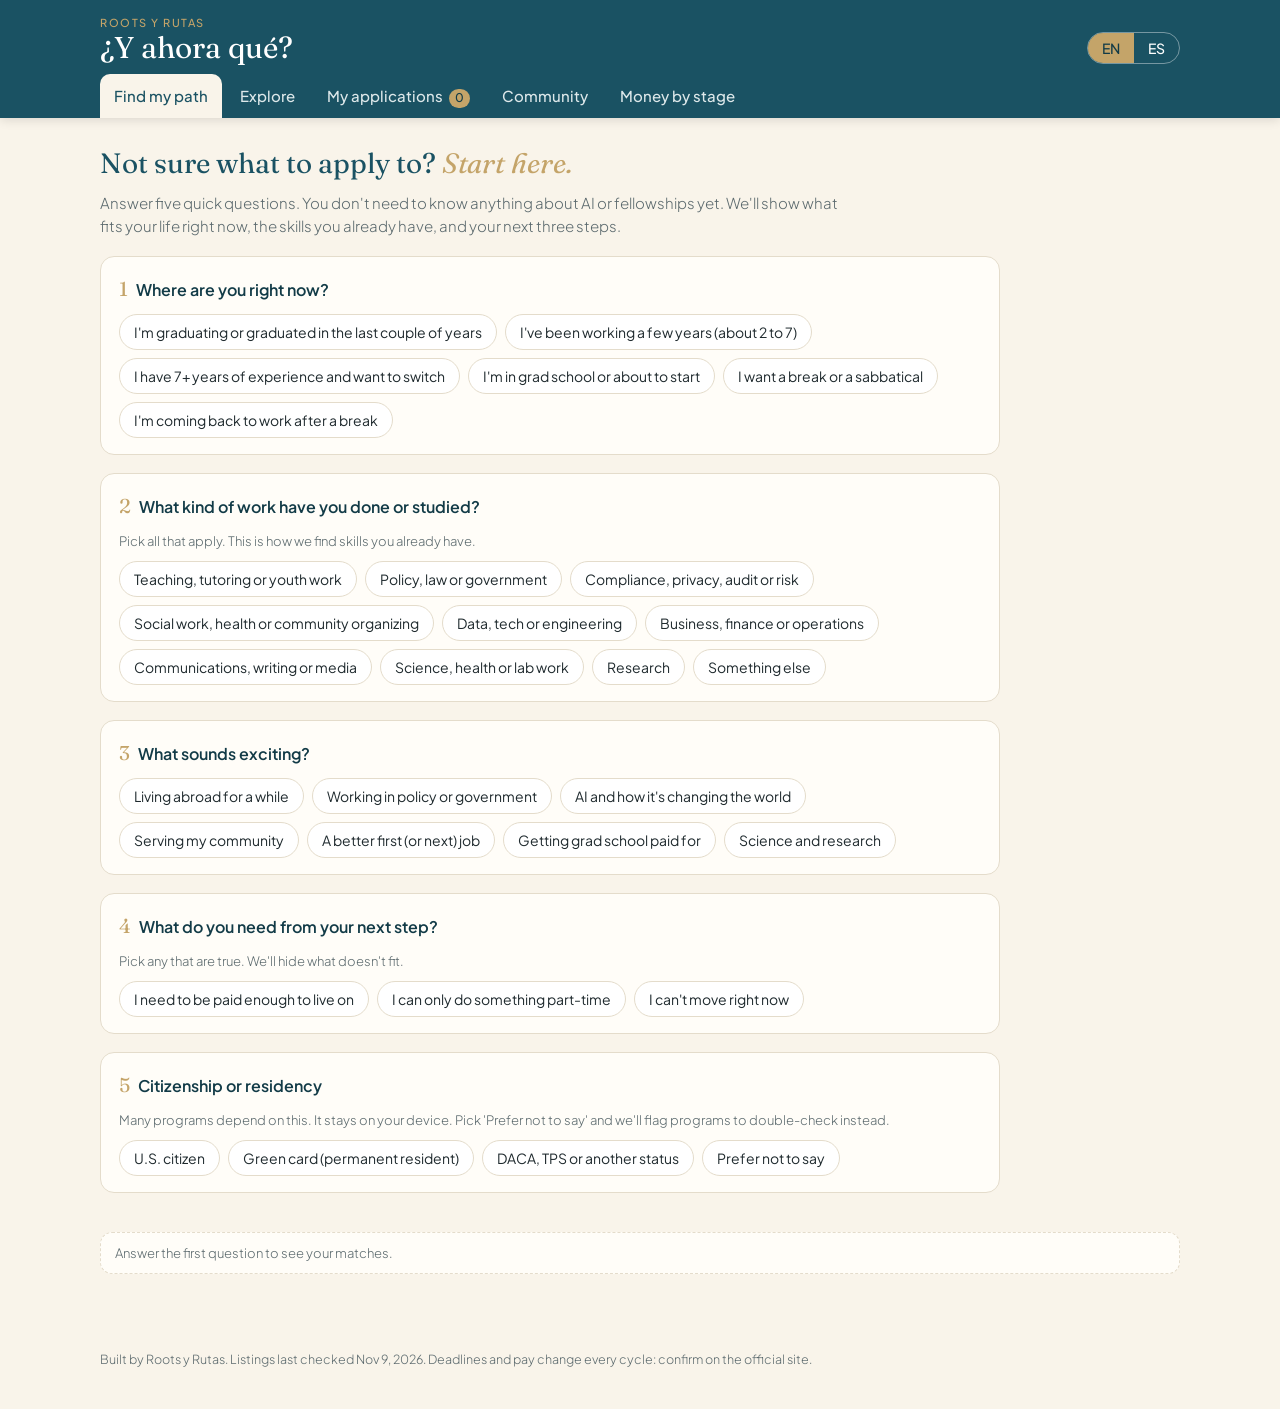
==== commit 343ec895: "Update ¿Y ahora qué? layout and listings Co-Authored-By: Claude Opus 5.5 <noreply@anthropic.com>" ====
--- a/y-ahora-que/index.html
+++ b/y-ahora-que/index.html
@@ -165,6 +165,15 @@
 .res .badges span{font-size:11px;padding:2px 8px;border-radius:999px;background:#E3EED9;color:var(--ok);font-weight:600}
 .res .badges span.es{background:#E1ECEF;color:var(--teal)}
 .res .go{display:flex;gap:10px;font-size:13px}
+.ai{margin:8px 0 2px;font-size:13px;border-radius:10px;padding:6px 10px;background:#F1ECE0}
+.ai summary{cursor:pointer;list-style:none}
+.ai summary::-webkit-details-marker{display:none}
+.ai summary b{font-weight:600;margin-left:4px}
+.ai p{margin:6px 0 2px;line-height:1.5}
+.ai-ok summary b{color:#4E6B3F}.ai-limited summary b{color:#8A6A2E}.ai-no summary b{color:#9B3B2E}.ai-unclear summary b{color:#5F6B6D}
+.aiguide,.privacy{margin:14px 0;padding:12px 14px;border-radius:14px;background:#fff;border:1px solid #E6DECC;font-size:14px;line-height:1.55}
+.aiguide summary,.privacy summary{cursor:pointer;font-weight:600;color:var(--teal)}
+.aiguide ul{margin:8px 0 0;padding-left:18px}
 .toast{position:fixed;bottom:18px;left:50%;transform:translateX(-50%);background:var(--teal-deep);color:#fff;padding:10px 16px;border-radius:10px;font-size:14px;display:none;z-index:10}
 </style>
 </head>
@@ -203,6 +212,8 @@
       <h2 data-t="ex_title">You graduated. <em>Now what?</em></h2>
       <p data-t="ex_sub">Fellowships, paid programs and ways into AI work, picked for first-gens. Every listing was checked against official sources on Nov 9, 2026. Always confirm details on the official site before you apply.</p>
     </div>
+    <details class="aiguide"><summary data-t="aig_t">Using AI on applications: the short version</summary><div data-t="aig_b"><ul><li><b>Usually OK:</b> brainstorming ideas, checking grammar, and practicing interview questions.</li><li><b>Usually not OK:</b> having AI write or rewrite your essays, or using AI during an interview.</li><li><b>Watch out:</b> AI can invent facts about you, and what you paste into it may not stay private.</li><li>Every listing below says what that program allows. When in doubt, ask yourself: would it be OK to ask a mentor to do this for me?</li></ul></div></details>
+    <details class="privacy"><summary data-t="prv_t">Our privacy promise</summary><div data-t="prv_b">Your quiz answers, including citizenship or residency, never leave your device. We don't ask for your status on any server, we don't sell your information, and we don't use tracking ads. You can clear everything with the reset button on the quiz.</div></details>
     <div class="tools">
       <input type="search" id="q" aria-label="Search" placeholder="Search by name, country, field…">
       <select id="stage" aria-label="Stage"></select>
@@ -278,7 +289,7 @@
 <div class="toast" id="toast" role="status"></div>
 
 <script>
-const OPPS = [{"id": "fulbright-u-s-student-program-study-rese", "name": "Fulbright U.S. Student Program (Study/Research)", "cat": "Abroad", "stage": "After college", "what": "A year abroad doing a research project or graduate study in one of 140+ countries.", "who": "Graduating seniors, recent grads, grad students, young professionals; bachelor's by grant start", "cit": "U.S. citizens or nationals only (permanent residents not eligible)", "pay": "Covers travel and living costs at local rates (varies by country)", "ben": "Health benefits; no support for dependents", "length": "~1 academic year", "where": "140+ countries", "dl": null, "note": "2027-28 cycle closed Oct 6, 2026. Next cycle usually opens ~April with an early-October deadline; campus deadlines come 4-6 weeks earlier.", "status": "Closed, next ~Oct 2027", "fam": "Es una beca del gobierno de EE.UU. para vivir un año en otro país investigando o estudiando. Te pagan el viaje y para vivir. Es un honor grande y abre puertas en el trabajo.", "link": "https://us.fulbrightonline.org", "guide": "stipend"}, {"id": "fulbright-english-teaching-assistant-eta", "name": "Fulbright English Teaching Assistant (ETA)", "cat": "Abroad", "stage": "After college", "what": "A year abroad helping teach English in schools or universities, plus a side project.", "who": "Same as Fulbright Study/Research", "cit": "U.S. citizens or nationals only", "pay": "Living stipend at local rates", "ben": "Travel, health benefits", "length": "~9-12 months", "where": "Many countries", "dl": null, "note": "Same application and deadline as Fulbright (closed Oct 6, 2026; next ~Oct 2027).", "status": "Closed, next ~Oct 2027", "fam": "Es la misma beca Fulbright, pero vas a enseñar inglés. Es trabajo de verdad, pagado, y cuenta como experiencia profesional.", "link": "https://us.fulbrightonline.org", "guide": "stipend"}, {"id": "boren-fellowship-graduate-students", "name": "Boren Fellowship (graduate students)", "cat": "Abroad", "stage": "Grad school", "what": "Funding to study a less-common language abroad during grad school (e.g., Arabic, Portuguese, Swahili, Mandarin).", "who": "Graduate students enrolled at a U.S. school (not for people who already finished their degree)", "cit": "U.S. citizens only", "pay": "Up to $25,000 (up to $30,000 for some), based on length abroad", "ben": "Language training abroad", "length": "12-52 weeks", "where": "Countries outside W. Europe/Canada/Australia/NZ", "dl": "2027-01-20", "note": "National deadline Jan 20, 2027 (check your school's earlier internal deadline).", "status": "Open", "fam": "Es dinero para aprender un idioma difícil en otro país mientras haces la maestría. A cambio, después trabajas un año para el gobierno federal.", "link": "https://www.borenawards.org", "guide": "grad"}, {"id": "jet-programme-japan", "name": "JET Programme (Japan)", "cat": "Abroad", "stage": "After college", "what": "Paid job as an assistant language teacher (or coordinator) in Japanese schools and towns.", "who": "Bachelor's degree conferred by June 25, 2027", "cit": "U.S. citizens apply through JET USA (dual nationals OK)", "pay": "¥4,020,000/year before tax in year 1 (rises after)", "ben": "Flights covered; employer support with housing", "length": "1 year, renewable", "where": "Japan", "dl": "2026-11-13", "note": "Deadline Fri Nov 13, 2026, 11:59pm Hawaii time. Interviews late Jan 2027 (virtual).", "status": "Open, closing soon", "fam": "Es un trabajo pagado en Japón enseñando inglés. Te pagan un sueldo de verdad, con pasaje incluido.", "link": "https://jetprogramusa.org", "guide": "stipend"}, {"id": "teaching-assistant-program-in-france-tap", "name": "Teaching Assistant Program in France (TAPIF)", "cat": "Abroad", "stage": "After college", "what": "Assist English teachers in French public schools, up to 12 hours/week.", "who": "Ages 20-35, at least 3 years of college, B1 French", "cit": "U.S. citizens or permanent residents", "pay": "€1,010.67/month gross (~€810 net)", "ben": "French public health insurance", "length": "7 months (Oct-Apr)", "where": "France", "dl": "2027-02-15", "note": "Application window Oct 15, 2026 - Feb 15, 2027. $149 application fee.", "status": "Open", "fam": "Es un programa del gobierno francés para ayudar a enseñar inglés en Francia. Pagan poco pero alcanza para vivir, y tienes seguro médico.", "link": "https://villa-albertine.org/frenchcultures/teach-english-in-france/", "guide": "stipend"}, {"id": "auxiliares-de-conversaci-n-nalcap-spain", "name": "Auxiliares de Conversación / NALCAP (Spain)", "cat": "Abroad", "stage": "After college", "what": "Language and culture assistant in Spanish public schools, 14-16 hours/week.", "who": "College grads or students (2nd year+); age limits apply", "cit": "U.S. and Canadian applicants apply through the North American program", "pay": "€800-1,000/month depending on region", "ben": "Health insurance; visa support. No travel or housing paid", "length": "Oct/Nov - May", "where": "Spain", "dl": null, "note": "The 2027-28 call isn't posted yet. New applicants have applied between January and April. Spain's ministry never charges a fee.", "status": "Opens ~Jan 2027", "fam": "Es para ayudar en escuelas de España enseñando inglés. Pagan una ayuda mensual y seguro médico, pero el pasaje y el alquiler los pagas tú.", "link": "https://www.educacionfpydeportes.gob.es/servicios-al-ciudadano/catalogo/general/99/998188/ficha/998188-2026-2027.html", "guide": "stipend"}, {"id": "princeton-in-latin-america-pila", "name": "Princeton in Latin America (PiLA)", "cat": "Abroad", "stage": "After college", "what": "Year-long paid service fellowships with nonprofits and multilateral organizations in Latin America and the Caribbean.", "who": "Graduating seniors and young alumni of U.S./Canadian universities; Spanish or Portuguese usually needed", "cit": "U.S. citizens and permanent residents (check current rules)", "pay": "Monthly living stipend from partner org and PiLA", "ben": "Varies by placement", "length": "~1 year", "where": "Latin America & Caribbean", "dl": null, "note": "The annual deadline is the first Monday of November, so the 2027-28 cycle closed around Nov 2, 2026. Next ~early Nov 2027.", "status": "Closed, next ~Nov 2027", "fam": "Es un año trabajando con organizaciones sin fines de lucro en América Latina. Te dan dinero para vivir. Ayuda mucho si quieres trabajar en desarrollo internacional.", "link": "https://www.pila-princeton.org", "guide": "stipend"}, {"id": "luce-scholars-program", "name": "Luce Scholars Program", "cat": "Abroad", "stage": "After college", "what": "A paid year-long professional placement in Asia for people with little Asia experience.", "who": "Seniors, recent grads and young professionals (age limit ~32)", "cit": "U.S. citizens or permanent residents", "pay": "Monthly stipend for living costs", "ben": "Language training, placement", "length": "~1 year", "where": "Asia", "dl": null, "note": "Deadline usually in September; 2027 cycle closed. Next ~Sept 2027. No school nomination needed anymore.", "status": "Closed, next ~Sept 2027", "fam": "Es una beca para vivir y trabajar un año en Asia, para gente que nunca ha estado allá. Te pagan los gastos para vivir.", "link": "https://hluce.org/programs/luce-scholars/", "guide": "stipend"}, {"id": "peace-corps", "name": "Peace Corps", "cat": "Abroad", "stage": "After college", "what": "Two years of community service abroad in education, health, agriculture and more.", "who": "Adults 18+; most roles need a 4-year degree", "cit": "U.S. citizens only", "pay": "Monthly living allowance; $10,000+ readjustment allowance (pre-tax) after service", "ben": "Housing, medical and dental, 48 vacation days, federal hiring advantages", "length": "27 months", "where": "60+ countries", "dl": null, "note": "Rolling applications.", "status": "Rolling", "fam": "Es servicio voluntario por dos años en otro país. Te cubren vivienda y salud, y al final recibes dinero para empezar de nuevo. Puede ayudar con los préstamos estudiantiles.", "link": "https://www.peacecorps.gov", "guide": "service"}, {"id": "chci-public-policy-fellowship", "name": "CHCI Public Policy Fellowship", "cat": "Domestic fellowship", "stage": "After college", "what": "Nine months working in Washington, D.C., in Congress, agencies or advocacy groups, with weekly leadership training.", "who": "Bachelor's earned May 2024 - Aug 2027; not in grad school during the program", "cit": "U.S. citizens, permanent residents, asylees, or others with full work authorization (DACA with valid work permit)", "pay": "$34,200 gross over 9 months", "ben": "Health/dental/vision paid, $200/month Metro, travel to D.C.", "length": "9 months (Aug 2027 - May 2028)", "where": "Washington, D.C.", "dl": "2026-12-01", "note": "Deadline Dec 1, 2026, 11:59pm ET.", "status": "Open", "fam": "Es una beca pagada para trabajar en el Congreso en Washington por nueve meses. Incluye seguro médico. Es una puerta grande para trabajar en política pública.", "link": "https://chci.org/programs/public-policy-fellowship-program/", "guide": "stipend"}, {"id": "chci-postgraduate-fellowship", "name": "CHCI Postgraduate Fellowship", "cat": "Domestic fellowship", "stage": "After grad school", "what": "Nine months on Capitol Hill connecting your graduate field (health, education, tech, housing, law) to policy.", "who": "Master's or JD completed within 2 years of start", "cit": "Same as CHCI Public Policy Fellowship", "pay": "$40,950 gross over 9 months", "ben": "Insurance, transit, professional development", "length": "9 months (Aug 2027 - May 2028)", "where": "Washington, D.C.", "dl": "2026-12-01", "note": "Deadline Dec 1, 2026.", "status": "Open", "fam": "Igual que la beca anterior, pero para quienes ya terminaron una maestría o derecho.", "link": "https://chci.org/programs/post-graduate-fellowship-program", "guide": "grad"}, {"id": "paul-daisy-soros-fellowships-for-new-ame", "name": "Paul & Daisy Soros Fellowships for New Americans", "cat": "Domestic fellowship", "stage": "Grad school", "what": "Up to two years of graduate school funding for immigrants and children of immigrants.", "who": "Age 30 or under; graduating seniors or grad students applying to or in a U.S. program", "cit": "Immigrants and children of immigrants (includes DACA and other statuses; see eligibility page)", "pay": "Up to $90,000 total (tuition support up to $40,000)", "ben": "National community of fellows", "length": "Up to 2 years", "where": "U.S. graduate programs", "dl": null, "note": "2027 deadline was Oct 29, 2026. Next ~late Oct 2027.", "status": "Closed, next ~Oct 2027", "fam": "Es una de las becas más prestigiosas del país para hijos de inmigrantes. Paga la maestría o el doctorado. Fue creada para gente como nosotros.", "link": "https://pdsoros.org", "guide": "grad"}, {"id": "coro-fellows-program-in-public-affairs", "name": "Coro Fellows Program in Public Affairs", "cat": "Domestic fellowship", "stage": "After college", "what": "Full-time leadership program with rotating placements in government, nonprofits, business and labor.", "who": "Recent grads and early-career professionals", "cit": "Check each center", "pay": "Tuition-free; need-based monthly stipend (varies by center)", "ben": "Leadership training, alumni network", "length": "~7-9 months", "where": "NYC, N. California, S. California, St. Louis", "dl": "2027-01-12", "note": "Written application due ~Jan 11-12, 2027 (each center may differ).", "status": "Open", "fam": "Es un programa de liderazgo para trabajar en el gobierno y organizaciones de la comunidad. No cobra matrícula y da una ayuda mensual según tu necesidad.", "link": "https://coronewyork.org/the-fellows-program-in-public-affairs/", "guide": "stipend"}, {"id": "bill-emerson-national-hunger-fellowship", "name": "Bill Emerson National Hunger Fellowship", "cat": "Domestic fellowship", "stage": "After college", "what": "Fight hunger and poverty: half the year in a community placement, half in national policy in D.C.", "who": "Recent grads and early-career people committed to anti-hunger work", "cit": "U.S. citizens or permanent residents", "pay": "At least $50,000 pre-tax (2026-27 class)", "ben": "Health insurance, housing support", "length": "~11.5 months", "where": "Field site + Washington, D.C.", "dl": "2027-01-30", "note": "Deadline Jan 30, 2027 at noon ET.", "status": "Open", "fam": "Es una beca pagada para trabajar contra el hambre y la pobreza, primero en una comunidad y luego en Washington. Paga bien para ser beca.", "link": "https://hungercenter.org/what-we-do/emerson-fellowship/fellows/", "guide": "stipend"}, {"id": "americorps-incl-vista", "name": "AmeriCorps (incl. VISTA)", "cat": "Domestic fellowship", "stage": "After college", "what": "A year of national service at nonprofits, schools or public agencies across the U.S.", "who": "Adults 17-18+ depending on program; degree not always required", "cit": "Education award requires U.S. citizen, national or permanent resident", "pay": "Living allowance (~$20,400+ for many full-time roles; varies)", "ben": "Segal Education Award up to $7,395; health coverage in many roles", "length": "~1 year", "where": "Across the U.S.", "dl": null, "note": "Rolling; programs post openings year-round.", "status": "Rolling", "fam": "Es servicio pagado en Estados Unidos, en escuelas u organizaciones. Al final te dan dinero para pagar estudios o préstamos.", "link": "https://americorps.gov", "guide": "service"}, {"id": "rangel-graduate-fellowship", "name": "Rangel Graduate Fellowship", "cat": "Domestic fellowship", "stage": "Grad school", "what": "Pays for a two-year master's and prepares you to become a U.S. Foreign Service Officer (diplomat).", "who": "Seniors and grads starting a 2-year master's", "cit": "U.S. citizens only", "pay": "Tuition and living support for a 2-year master's, plus two paid summer internships", "ben": "Mentoring by a Foreign Service Officer", "length": "2 years + service", "where": "U.S. grad school, then worldwide", "dl": null, "note": "2026 cycle was postponed by the State Department; 2027 cycle details pending. Watch for updates.", "status": "Paused, watch", "fam": "Es una beca para hacer la maestría gratis y luego trabajar como diplomático de EE.UU. Ahora mismo está en pausa.", "link": "https://rangelprogram.org", "guide": "grad"}, {"id": "pickering-foreign-affairs-fellowship", "name": "Pickering Foreign Affairs Fellowship", "cat": "Domestic fellowship", "stage": "Grad school", "what": "Graduate funding plus internships to prepare for a career as a U.S. diplomat.", "who": "Seniors and grads entering a 2-year master's", "cit": "U.S. citizens only", "pay": "Graduate funding (tuition plus stipend) and internships", "ben": "Mentoring, professional development", "length": "2 years + service", "where": "U.S. grad school, then worldwide", "dl": null, "note": "2026 cycle postponed; dates for 2027 are pending.", "status": "Paused, watch", "fam": "Parecida a Rangel: pagan la maestría a cambio de trabajar de diplomático. También está en pausa.", "link": "https://pickeringfellowship.org", "guide": "grad"}, {"id": "coop-careers-fellowship", "name": "COOP Careers Fellowship", "cat": "Paid pathway / first job", "stage": "First job", "what": "Free 16-week evening program for first-gen grads to break into data analytics, digital marketing or finance, with peer cohorts and alumni coaches.", "who": "First-gen, Pell-eligible grads still looking for their first good job; bachelor's within ~10 years", "cit": "Must be able to work in the U.S.", "pay": "Free (no stipend)", "ben": "Certifications, coaching, alumni network", "length": "16 weeks, evenings", "where": "NYC, Bay Area, LA, Chicago, Miami", "dl": null, "note": "Spring and fall cohorts; early-action deadlines run months ahead. Check the site.", "status": "Rolling cohorts", "fam": "Es un programa gratis por las noches que ayuda a los primeros de la familia en graduarse a conseguir un buen trabajo en tecnología o finanzas.", "link": "https://coopcareers.org", "guide": "firstjob"}, {"id": "dearcc-new-work-foundation", "name": "dearCC (New Work Foundation)", "cat": "Paid pathway / first job", "stage": "First job", "what": "Free platform helping new grads land a first job in the AI economy: job market data, a free AI job-search agent, podcast and community.", "who": "New and recent grads", "cit": "Open to all", "pay": "Free", "ben": "Tools, data, community", "length": "Self-paced", "where": "Online", "dl": null, "note": "Always open.", "status": "Open", "fam": "Es una página gratis que te ayuda a buscar trabajo ahora que la inteligencia artificial está cambiando los empleos.", "link": "https://www.dearcc.org", "guide": "firstjob"}, {"id": "forage-job-simulations", "name": "Forage job simulations", "cat": "Paid pathway / first job", "stage": "First job", "what": "Free, self-paced job simulations built by real companies (consulting, banking, tech, law and more).", "who": "Students and grads", "cit": "Open to all", "pay": "Free (unpaid)", "ben": "Company-branded certificates for your resume", "length": "1-6 hours each", "where": "Online", "dl": null, "note": "Always open; no application.", "status": "Open", "fam": "Son ejercicios gratis en línea para practicar cómo es un trabajo en una empresa grande antes de solicitar.", "link": "https://www.theforage.com", "guide": "firstjob"}, {"id": "bluedot-impact-courses-agi-strategy-fron", "name": "BlueDot Impact courses (AGI Strategy, Frontier AI Governance, Future of AI)", "cat": "AI & AI safety", "stage": "Any stage", "what": "Free online cohort courses on AI safety and governance; also a 2-hour self-paced intro.", "who": "Open to all backgrounds; governance course recommends AGI Strategy first", "cit": "Open to all", "pay": "Free", "ben": "Certificate, network; some grants for career changers", "length": "5 days intensive or 5 weeks part-time", "where": "Online", "dl": null, "note": "Cohorts run often; apply on the courses page.", "status": "Rolling cohorts", "fam": "Son cursos gratis en línea sobre cómo hacer que la inteligencia artificial sea segura. Son de pocas horas a la semana.", "link": "https://bluedot.org/courses", "guide": "stipend"}, {"id": "caidp-ai-policy-clinic", "name": "CAIDP AI Policy Clinic", "cat": "AI & AI safety", "stage": "Any stage", "what": "Free semester-long, research-based AI policy course with a certificate; contributes to a global AI policy index.", "who": "Students and professionals; competitive", "cit": "Open internationally", "pay": "Free", "ben": "AI policy certificate", "length": "~1 semester, ~6 hrs/week", "where": "Online", "dl": null, "note": "Spring cohorts have closed around Dec 1 and fall cohorts around April to May. Check the site for the spring 2027 date.", "status": "Check site", "fam": "Es un curso gratis por un semestre para aprender sobre leyes y políticas de inteligencia artificial en el mundo.", "link": "https://www.caidp.org/global-academic-network/ai-policy-clinic/", "guide": "stipend"}, {"id": "iaps-ai-policy-fellowship", "name": "IAPS AI Policy Fellowship", "cat": "AI & AI safety", "stage": "Early/mid career", "what": "Fully funded 3-month fellowship working on frontier AI policy projects.", "who": "Professionals from policy, technical, government and other backgrounds", "cit": "U.S. work authorization for U.S. track; remote possible from many countries", "pay": "$18,000 (Fellow) or $24,000 (Senior Fellow) for 3 months", "ben": "+$3,000 if based in D.C. or London; travel to D.C. kickoff", "length": "3 months full-time", "where": "D.C., London or remote", "dl": null, "note": "Spring 2027 cohort closed Sept 27, 2026. They have also run summer/fall cohorts; watch for the next call.", "status": "Closed, watch", "fam": "Es una beca pagada de tres meses para trabajar en políticas de inteligencia artificial. Se puede hacer a distancia.", "link": "https://www.iaps.ai/fellowship", "guide": "stipend"}, {"id": "techcongress-congressional-innovation-fe", "name": "TechCongress Congressional Innovation Fellowship", "cat": "AI & AI safety", "stage": "Early career", "what": "Serve as a tech policy advisor (AI, privacy, cyber) in a congressional office.", "who": "2-6 years of experience (a technical master's/PhD counts); technical background", "cit": "U.S. citizens and DACA recipients (check current rules)", "pay": "$78,000 annual-equivalent stipend", "ben": "Health insurance supplement up to $425/month", "length": "Jan - Oct", "where": "Washington, D.C.", "dl": null, "note": "January 2027 cohort closed June 25, 2026. Next applications ~summer 2027.", "status": "Closed, next ~Jun 2027", "fam": "Es una beca pagada para asesorar a congresistas sobre tecnología e inteligencia artificial.", "link": "https://techcongress.io/congressional-innovation-fellowship", "guide": "stipend"}, {"id": "horizon-fellowship", "name": "Horizon Fellowship", "cat": "AI & AI safety", "stage": "Early/mid career", "what": "Places AI, biotech and emerging-tech experts in federal agencies, Congress and think tanks.", "who": "Early- to mid-career people with emerging-tech expertise", "cit": "Check eligibility (federal placements usually need U.S. citizenship)", "pay": "Competitive stipend (reported ~$113K in 2025)", "ben": "Training, placement support", "length": "6-24 months", "where": "Washington, D.C.", "dl": null, "note": "2027 cohort deadline was Aug 30, 2026. Next ~summer 2027.", "status": "Closed, next ~Aug 2027", "fam": "Es una beca bien pagada para trabajar en el gobierno federal en temas de inteligencia artificial y tecnología.", "link": "https://horizonpublicservice.org", "guide": "stipend"}, {"id": "u-s-tech-force", "name": "U.S. Tech Force", "cat": "AI & AI safety", "stage": "Early career", "what": "Two-year federal roles in AI, software, data and cyber across agencies.", "who": "Early-career technologists; no degree requirement", "cit": "Federal hiring rules apply (generally U.S. citizens)", "pay": "$150,000-$200,000/year (mostly GS-13/14)", "ben": "Federal benefits, partner-company mentoring", "length": "2 years", "where": "Mostly Washington, D.C.", "dl": null, "note": "Openings posted on USAJOBS; check for current announcements.", "status": "Rolling", "fam": "Es un trabajo de dos años en el gobierno federal para gente de tecnología. Paga muy bien.", "link": "https://techforce.gov", "guide": "firstjob"}, {"id": "arcadia-impact-ai-governance-taskforce", "name": "Arcadia Impact AI Governance Taskforce", "cat": "AI & AI safety", "stage": "Mid-career", "what": "12-week remote, part-time research program for experienced professionals moving into AI governance.", "who": "Mid-career and senior professionals", "cit": "Open internationally", "pay": "Unpaid", "ben": "Research experience, network", "length": "12 weeks, ~8 hrs/week", "where": "Remote", "dl": null, "note": "Runs winter and summer cohorts (winter 2026 closed Jan 12; summer closed May 10). Watch for the next call.", "status": "Check site", "fam": "Es un programa a distancia, de pocas horas a la semana, para profesionales que quieren pasar a trabajar en el gobierno de la inteligencia artificial.", "link": "https://www.arcadiaimpact.org/ai-governance-taskforce", "guide": "stipend"}, {"id": "immigrants-rising-scholarship-and-fellow", "name": "Immigrants Rising: scholarship and fellowship lists", "cat": "Directory (link out)", "stage": "Any stage", "what": "Hundreds of scholarships and fellowships that don't require proof of citizenship or permanent residency.", "who": "Undocumented students and others without citizenship/LPR", "cit": "Built for undocumented and DACA students", "pay": "Varies", "ben": "Guides and resources", "length": "-", "where": "Online", "dl": null, "note": "Updated list; individual deadlines vary.", "status": "Open", "fam": "Es una lista de becas para estudiantes sin papeles o con DACA. Muchas becas no piden ciudadanía.", "link": "https://immigrantsrising.org", "guide": "justgrad"}, {"id": "80-000-hours-job-board", "name": "80,000 Hours job board", "cat": "Directory (link out)", "stage": "Any stage", "what": "Curated job board for AI safety, policy and other high-impact roles.", "who": "All stages", "cit": "Varies by job", "pay": "Varies", "ben": "-", "length": "-", "where": "Online", "dl": null, "note": "Always open.", "status": "Open", "fam": "Es una página de empleos en organizaciones que trabajan para que la inteligencia artificial sea segura.", "link": "https://jobs.80000hours.org", "guide": "justgrad"}, {"id": "80000-hours-career-advising", "name": "80,000 Hours career advising", "cat": "Career support", "stage": "Any stage", "what": "Free career advice for working on AI safety and other big problems: an instant AI career advisor, plus free 1-on-1 calls with human advisors.", "who": "Anyone, including mid- and late-career people; 1-on-1 calls are selective", "cit": "Open to all", "pay": "Free", "ben": "Introductions to people in your field, job recommendations", "length": "One call or self-serve", "where": "Online", "dl": null, "note": "Always open. Start with the AI advisor, then apply for a call.", "status": "Open", "fam": "Es asesoría gratis para encontrar trabajo que ayude al mundo, incluyendo inteligencia artificial.", "link": "https://80000hours.org/speak-with-us/overview", "guide": "firstjob"}, {"id": "successif-ai-career-transition-support", "name": "Successif AI career transition support", "cat": "Career support", "stage": "Mid-career", "what": "Career support for experienced professionals moving into AI risk work: skills assessment, mentorship, mock interviews, opportunity matching and peer support.", "who": "Mid-career and senior professionals (5+ years of experience)", "cit": "Open to all", "pay": "Free training; check site for advising details", "ben": "Peer support group, workshops", "length": "Ongoing, several months", "where": "Online", "dl": null, "note": "Apply anytime through their site.", "status": "Rolling", "fam": "Ayuda a profesionales con experiencia a cambiarse a trabajos en inteligencia artificial, con mentores y práctica de entrevistas.", "link": "https://www.successif.org", "guide": "firstjob"}, {"id": "rhodes-scholarship-u-s", "name": "Rhodes Scholarship (U.S.)", "cat": "Abroad", "stage": "After college", "what": "Fully funded graduate study at the University of Oxford.", "who": "Seniors and recent grads, roughly ages 18 to 24", "cit": "U.S. citizens or permanent residents (check current rules)", "pay": "Covers Oxford fees and a living stipend", "ben": "", "length": "2 to 3 years", "where": "Oxford, UK", "dl": null, "note": "U.S. deadline is usually early October, with a campus endorsement first.", "status": "Closed, next ~Oct 2027", "fam": "Una beca muy prestigiosa para estudiar un posgrado en Oxford, Inglaterra, con todo pagado.", "link": "https://www.rhodeshouse.ox.ac.uk", "guide": "stipend"}, {"id": "marshall-scholarship", "name": "Marshall Scholarship", "cat": "Abroad", "stage": "After college", "what": "Funded graduate study at almost any university in the UK.", "who": "Recent grads with a strong GPA, within a few years of graduating", "cit": "U.S. citizens only", "pay": "Covers fees, living costs and travel", "ben": "", "length": "1 to 2 years", "where": "United Kingdom", "dl": null, "note": "Usually due in late September or early October.", "status": "Closed, next ~Sept 2027", "fam": "Una beca para estudiar una maestría en el Reino Unido con todo pagado.", "link": "https://www.marshallscholarship.org", "guide": "stipend"}, {"id": "mitchell-scholarship", "name": "Mitchell Scholarship", "cat": "Abroad", "stage": "After college", "what": "A year of graduate study in Ireland or Northern Ireland.", "who": "Ages 18 to 29 with a bachelor's degree", "cit": "U.S. citizens only", "pay": "Tuition, housing and a living stipend", "ben": "", "length": "1 year", "where": "Ireland and Northern Ireland", "dl": null, "note": "Paused: no class was selected for 2027 and no reopening date has been set. The program is being renamed the US-Ireland Alliance Scholarship.", "status": "Paused, watch", "fam": "Una beca para estudiar un año de maestría en Irlanda con todo pagado.", "link": "https://www.us-irelandalliance.org/mitchellscholarship", "guide": "stipend"}, {"id": "gates-cambridge-scholarship", "name": "Gates Cambridge Scholarship", "cat": "Abroad", "stage": "After college", "what": "Full funding for a graduate degree at the University of Cambridge.", "who": "Anyone outside the UK applying to a Cambridge graduate program", "cit": "Any nationality except UK", "pay": "Full cost of study plus maintenance", "ben": "", "length": "1 to 4 years", "where": "Cambridge, UK", "dl": null, "note": "U.S. citizens apply in the October round with their Cambridge application.", "status": "Closed, next ~Oct 2027", "fam": "Una beca para estudiar un posgrado en la Universidad de Cambridge con todo pagado. Abierta a casi todas las nacionalidades.", "link": "https://www.gatescambridge.org", "guide": "stipend"}, {"id": "schwarzman-scholars", "name": "Schwarzman Scholars", "cat": "Abroad", "stage": "After college", "what": "A one-year, fully funded master's in global affairs at Tsinghua University in Beijing.", "who": "Ages 18 to 28 with a bachelor's degree", "cit": "Open to all nationalities (separate process for Chinese passport holders)", "pay": "Tuition, room, board, travel and a stipend", "ben": "", "length": "1 year", "where": "Beijing, China", "dl": null, "note": "The 2027-28 cycle closed Sept 9, 2026. Applications usually open in April.", "status": "Closed, next ~Sept 2027", "fam": "Una maestría de un año en China con todo pagado, para futuros líderes.", "link": "https://www.schwarzmanscholars.org", "guide": "stipend"}, {"id": "yenching-academy-peking-university", "name": "Yenching Academy (Peking University)", "cat": "Abroad", "stage": "After college", "what": "A fully funded master's in China studies at Peking University.", "who": "Recent grads and young professionals from any country", "cit": "Open to many nationalities (check site)", "pay": "Tuition, housing and a stipend", "ben": "", "length": "2 years", "where": "Beijing, China", "dl": "2026-11-29", "note": "Due Nov 30, 2026 at 9am Beijing time, which is the evening of Nov 29 in the U.S.", "status": "Open", "fam": "Una maestría en estudios de China en la Universidad de Pekín, con todo pagado.", "link": "https://yenchingacademy.pku.edu.cn", "guide": "stipend"}, {"id": "critical-language-scholarship-cls", "name": "Critical Language Scholarship (CLS)", "cat": "Abroad", "stage": "Grad school", "what": "Eight weeks of intensive summer language study abroad or online, fully funded.", "who": "Undergrad and grad students currently enrolled at a U.S. school", "cit": "U.S. citizens and nationals only", "pay": "Covers travel, tuition, housing and meals", "ben": "", "length": "8 weeks (summer)", "where": "Countries for Arabic, Chinese, Hindi, Japanese, Korean, Persian, Portuguese, Russian, Swahili", "dl": "2026-11-17", "note": "2027 application closes Nov 17, 2026 at 8pm ET. You must be enrolled when you apply, so seniors qualify.", "status": "Open", "fam": "Un verano aprendiendo un idioma en otro país, con todo pagado. Tienes que estar estudiando en una universidad cuando solicitas.", "link": "https://clscholarship.org", "guide": "stipend"}, {"id": "princeton-in-asia", "name": "Princeton in Asia", "cat": "Abroad", "stage": "After college", "what": "Paid year-long jobs in teaching, nonprofits and media across Asia.", "who": "Recent grads from any college", "cit": "Check eligibility on the site", "pay": "Salary or stipend from the host, plus housing in many posts", "ben": "", "length": "1 year (renewable)", "where": "Across Asia", "dl": null, "note": "2027-28 applications closed Nov 1, 2026. The next cycle usually opens Sept 1 and closes Nov 1.", "status": "Closed, next ~Nov 2027", "fam": "Trabajos pagados por un año en Asia, en enseñanza u organizaciones. No tienes que ser de Princeton.", "link": "https://piaweb.princeton.edu", "guide": "stipend"}, {"id": "princeton-in-africa", "name": "Princeton in Africa", "cat": "Abroad", "stage": "After college", "what": "Year-long fellowships with organizations working across Africa.", "who": "Recent grads from any college", "cit": "Check eligibility on the site", "pay": "Stipend and housing support", "ben": "", "length": "1 year", "where": "Across Africa", "dl": null, "note": "2027-28 applications closed Oct 26, 2026. Next deadline expected late October 2027.", "status": "Closed, next ~Oct 2027", "fam": "Becas de un año trabajando con organizaciones en África. No tienes que ser de Princeton.", "link": "https://princetoninafrica.org", "guide": "stipend"}, {"id": "epik-english-program-in-korea", "name": "EPIK (English Program in Korea)", "cat": "Abroad", "stage": "After college", "what": "Teach English in South Korean public schools.", "who": "Bachelor's degree holders from English-speaking countries", "cit": "Citizens of listed English-speaking countries, including the U.S.", "pay": "Monthly salary, free housing, flights covered", "ben": "", "length": "1 year (renewable)", "where": "South Korea", "dl": null, "note": "No fixed deadline. Spring 2027 applications opened Aug 1, 2026 and close when spots fill, so apply early.", "status": "Rolling", "fam": "Enseñar inglés en escuelas públicas de Corea del Sur. Te pagan sueldo, vivienda y pasajes.", "link": "https://www.epik.go.kr", "guide": "stipend"}, {"id": "english-opens-doors-chile", "name": "English Opens Doors (Chile)", "cat": "Abroad", "stage": "After college", "what": "Volunteer as an English teaching assistant in Chilean public schools.", "who": "Native or fluent English speakers with a degree or in college", "cit": "Open to many nationalities (check site)", "pay": "Host family, meals and a small monthly stipend", "ben": "", "length": "1 semester to 1 year", "where": "Chile", "dl": null, "note": "Past deadlines fell between mid-November and early December for March starts. 2027 dates weren't posted when we checked.", "status": "Check site", "fam": "Ser asistente de inglés en escuelas públicas de Chile. Vives con una familia y recibes una ayuda pequeña.", "link": "https://centrodevoluntarios.cl", "guide": "stipend"}, {"id": "u-s-teaching-assistantships-in-austria", "name": "U.S. Teaching Assistantships in Austria", "cat": "Abroad", "stage": "After college", "what": "Teach English and American culture in Austrian schools.", "who": "Recent grads ages 20 to 30", "cit": "U.S. citizens only", "pay": "Monthly salary plus health insurance", "ben": "", "length": "1 school year", "where": "Austria", "dl": "2027-01-15", "note": "Application window runs mid-November 2026 to Jan 15, 2027.", "status": "Open", "fam": "Ser asistente de inglés en escuelas de Austria, con sueldo y seguro médico.", "link": "https://www.fulbright.at/en/programs/us-teaching-assistants", "guide": "stipend", "est": true}, {"id": "congress-bundestag-youth-exchange-for-yo", "name": "Congress-Bundestag Youth Exchange for Young Professionals", "cat": "Abroad", "stage": "After college", "what": "A year in Germany: language study, university classes and an internship.", "who": "Ages 18 to 24 with career goals in business, technical or applied fields", "cit": "U.S. citizens or permanent residents", "pay": "Travel, language training, host family and insurance", "ben": "", "length": "1 year", "where": "Germany", "dl": null, "note": "The deadline has been Nov 1 in past years. The 2027-28 date wasn't posted when we checked.", "status": "Check site", "fam": "Un año en Alemania estudiando el idioma, tomando clases y haciendo una pasantía.", "link": "https://cbyx.info", "guide": "stipend"}, {"id": "daad-study-scholarships-germany", "name": "DAAD Study Scholarships (Germany)", "cat": "Abroad", "stage": "Grad school", "what": "Funding for a master's degree at a German university.", "who": "Graduating seniors and recent grads", "cit": "U.S. citizens or permanent residents (for DAAD USA)", "pay": "Monthly stipend, insurance and travel", "ben": "", "length": "1 to 2 years", "where": "Germany", "dl": null, "note": "The graduate study scholarship deadline for 2027 was Oct 15, 2026. Next deadline expected mid-October 2027.", "status": "Closed, next ~Oct 2027", "fam": "Una beca para estudiar una maestría en Alemania, donde muchas universidades son gratis o casi gratis.", "link": "https://www.daad.org", "guide": "stipend"}, {"id": "erasmus-mundus-joint-master-s-scholarshi", "name": "Erasmus Mundus Joint Master's Scholarships", "cat": "Abroad", "stage": "Grad school", "what": "Full scholarships for master's programs taught across two or more European universities.", "who": "Bachelor's degree holders from any country", "cit": "Any nationality", "pay": "Tuition, travel and a monthly allowance", "ben": "", "length": "1 to 2 years", "where": "Europe", "dl": null, "note": "Each program sets its own deadline, usually between October and January.", "status": "Check site", "fam": "Maestrías en varias universidades de Europa, con matrícula y gastos pagados. Abierta a cualquier nacionalidad.", "link": "https://www.eacea.ec.europa.eu/scholarships/erasmus-mundus-catalogue_en", "guide": "stipend"}, {"id": "rotary-peace-fellowship", "name": "Rotary Peace Fellowship", "cat": "Abroad", "stage": "Early/mid career", "what": "A funded master's or certificate in peace and development studies.", "who": "Professionals with work experience in peace or development", "cit": "Any nationality", "pay": "Tuition, room, board and travel", "ben": "", "length": "3 months to 2 years", "where": "Partner universities worldwide", "dl": "2027-05-15", "note": "The 2028-29 application opens in February 2027 and is expected to be due May 15, 2027.", "status": "Opens ~Feb 2027", "fam": "Una beca para estudiar paz y desarrollo, para gente que ya tiene experiencia trabajando.", "link": "https://www.rotary.org/en/our-programs/peace-fellowships", "guide": "stipend", "est": true}, {"id": "thomas-j-watson-fellowship", "name": "Thomas J. Watson Fellowship", "cat": "Abroad", "stage": "After college", "what": "A year of independent travel and exploration on a project you design.", "who": "Graduating seniors at partner colleges only (nominated by your school)", "cit": "Open to many nationalities (check site)", "pay": "A stipend for the year", "ben": "", "length": "1 year", "where": "Anywhere outside your home country", "dl": null, "note": "Campus deadlines are in the fall of senior year. Ask your school if it participates.", "status": "Closed, watch", "fam": "Un año viajando por el mundo con un proyecto que tú diseñas. Solo para ciertas universidades.", "link": "https://watson.foundation", "guide": "stipend"}, {"id": "teach-for-america", "name": "Teach For America", "cat": "Domestic fellowship", "stage": "After college", "what": "Teach full time in a high-need public school while earning certification.", "who": "Recent grads and career changers with a bachelor's degree", "cit": "Citizens, permanent residents and DACA recipients (check site)", "pay": "Full teacher salary and benefits", "ben": "", "length": "2 years", "where": "Cities and rural areas across the U.S.", "dl": "2027-02-01", "note": "Next deadline Feb 1, 2027. Final deadline Mar 8, 2027 (critical-need spots). The part-time Ignite fellowship is due Nov 18, 2026.", "status": "Open", "fam": "Ser maestro/a en una escuela pública con necesidad, con sueldo completo.", "link": "https://www.teachforamerica.org", "guide": "stipend"}, {"id": "city-year", "name": "City Year", "cat": "Domestic fellowship", "stage": "After college", "what": "Tutor and mentor students in high-need schools as an AmeriCorps member.", "who": "Ages 18 to 25", "cit": "U.S. citizens or permanent residents", "pay": "Living stipend plus an education award", "ben": "", "length": "1 school year", "where": "U.S. cities", "dl": null, "note": "No deadline: applications are rolling, so you can apply anytime.", "status": "Rolling", "fam": "Ayudar a estudiantes en escuelas como tutor o mentor por un año, con una ayuda para vivir.", "link": "https://www.cityyear.org", "guide": "stipend"}, {"id": "nyc-urban-fellows", "name": "NYC Urban Fellows", "cat": "Domestic fellowship", "stage": "After college", "what": "A paid year working in New York City government agencies.", "who": "Recent grads (within about 2 years)", "cit": "Must be eligible to work in the U.S.", "pay": "Stipend and health insurance", "ben": "", "length": "9 months", "where": "New York City", "dl": "2027-01-11", "note": "Due Jan 11, 2027 at 6pm ET. Finalist interviews in March.", "status": "Open", "fam": "Un año pagado trabajando en el gobierno de la ciudad de Nueva York.", "link": "https://www.nyc.gov/site/dcas/employment/urban-fellows.page", "guide": "stipend"}, {"id": "nyc-teaching-fellows", "name": "NYC Teaching Fellows", "cat": "Paid pathway / first job", "stage": "Early career", "what": "Become a certified teacher in NYC public schools, with a subsidized master's.", "who": "Career changers and recent grads with a bachelor's degree", "cit": "Must be eligible to work in the U.S.", "pay": "Full teacher salary while you train", "ben": "", "length": "2 years (training plus teaching)", "where": "New York City", "dl": null, "note": "No deadline: applications are rolling, so you can apply anytime.", "status": "Rolling", "fam": "Hazte maestro/a en Nueva York mientras estudias una maestría que te ayudan a pagar.", "link": "https://www.nycteachingfellows.org", "guide": "firstjob"}, {"id": "capital-fellows-programs-california", "name": "Capital Fellows Programs (California)", "cat": "Domestic fellowship", "stage": "After college", "what": "Paid fellowships in the California legislature, executive branch or courts.", "who": "Recent grads with a bachelor's degree", "cit": "Must be eligible to work in the U.S.", "pay": "Monthly stipend, health benefits and grad units", "ben": "", "length": "10 to 11 months", "where": "Sacramento, CA", "dl": "2026-11-10", "note": "Due Tue Nov 10, 2026 at 11:59pm PT.", "status": "Open, closing soon", "fam": "Un año pagado trabajando en el gobierno de California.", "link": "https://www.csus.edu/center/center-california-studies/capital-fellows.html", "guide": "stipend"}, {"id": "mickey-leland-international-hunger-fello", "name": "Mickey Leland International Hunger Fellowship", "cat": "Domestic fellowship", "stage": "Early career", "what": "Two years working on global hunger: one in DC policy, one in the field abroad.", "who": "Early-career professionals with a graduate degree or experience", "cit": "U.S. citizens or permanent residents (check site)", "pay": "Living allowance and benefits", "ben": "", "length": "2 years", "where": "Washington, DC and abroad", "dl": null, "note": "Applications are only taken in even years. The 2027-29 class was expected to open in late 2026; the last cycle was due Dec 30.", "status": "Check site", "fam": "Dos años trabajando contra el hambre en el mundo, un año en Washington y otro en el extranjero.", "link": "https://www.hungercenter.org/fellowships/leland", "guide": "stipend"}, {"id": "herbert-scoville-jr-peace-fellowship", "name": "Herbert Scoville Jr. Peace Fellowship", "cat": "Domestic fellowship", "stage": "After college", "what": "A paid fellowship at a DC organization working on peace and security.", "who": "Recent grads and people early in their careers", "cit": "Open to many nationalities (check site)", "pay": "Monthly stipend, health insurance and travel", "ben": "", "length": "6 to 9 months", "where": "Washington, DC", "dl": "2027-02-27", "note": "Fall 2027 fellowship expected to be due ~Feb 27, 2027. The form opens about a month before. Some schools set earlier internal dates.", "status": "Opens ~Jan 2027", "fam": "Una beca pagada en Washington trabajando en temas de paz y seguridad.", "link": "https://scoville.org", "guide": "stipend", "est": true}, {"id": "echoing-green-fellowship", "name": "Echoing Green Fellowship", "cat": "Domestic fellowship", "stage": "Early/mid career", "what": "Seed funding and support for people starting a social-impact organization.", "who": "Founders of early-stage social ventures anywhere", "cit": "Any nationality", "pay": "Stipend and seed funding over 18 months", "ben": "", "length": "18 months", "where": "Worldwide", "dl": null, "note": "Applications open in a short window of about 3 weeks. The 2027 date wasn't confirmed when we checked, so join their mailing list.", "status": "Check site", "fam": "Dinero y apoyo para gente que está empezando una organización que ayuda a su comunidad.", "link": "https://echoinggreen.org", "guide": "stipend"}, {"id": "hacu-national-internship-program", "name": "HACU National Internship Program", "cat": "Paid pathway / first job", "stage": "After college", "what": "Paid internships in federal agencies and companies, with travel and housing help.", "who": "College and grad students (seniors qualify)", "cit": "Check eligibility on the site", "pay": "Weekly pay; travel and housing often covered", "ben": "", "length": "10 to 15 weeks", "where": "Washington, DC and other sites", "dl": "2026-11-20", "note": "Spring 2027 session (Jan 4 to Apr 16): due Nov 20, 2026. The summer session is usually due in February.", "status": "Open", "fam": "Pasantías pagadas en agencias del gobierno y empresas, con ayuda para viaje y vivienda.", "link": "https://www.hacu.net/hacu/HNIP.asp", "guide": "firstjob"}, {"id": "per-scholas", "name": "Per Scholas", "cat": "Paid pathway / first job", "stage": "Early/mid career", "what": "Free, full-time tech training (IT support, cybersecurity, software) with job placement help.", "who": "Adults looking for a tech career, no degree needed", "cit": "Open to many nationalities (check site)", "pay": "Training is free", "ben": "", "length": "12 to 15 weeks", "where": "U.S. cities and online", "dl": null, "note": "No deadline: applications are rolling, so you can apply anytime.", "status": "Rolling", "fam": "Entrenamiento gratis en tecnología y ayuda para conseguir trabajo. No necesitas título.", "link": "https://perscholas.org", "guide": "firstjob"}, {"id": "pursuit", "name": "Pursuit", "cat": "Paid pathway / first job", "stage": "Early/mid career", "what": "A long-term software engineering fellowship for adults without a tech background.", "who": "Adults from low-income backgrounds, no degree required", "cit": "Must be eligible to work in the U.S.", "pay": "Free training; you pay only after you get a well-paid job", "ben": "", "length": "About 1 year plus job support", "where": "New York City", "dl": null, "note": "Applications are reviewed by cohort. Check the site for the next start date.", "status": "Check site", "fam": "Aprende a programar sin experiencia previa; pagas solo cuando consigas un buen trabajo.", "link": "https://www.pursuit.org", "guide": "firstjob"}, {"id": "launchcode", "name": "LaunchCode", "cat": "Paid pathway / first job", "stage": "Early/mid career", "what": "Free coding courses and paid apprenticeships at partner companies.", "who": "Career changers and new grads", "cit": "Open to many nationalities (check site)", "pay": "Courses are free; apprenticeships are paid", "ben": "", "length": "Part-time course, then apprenticeship", "where": "U.S. and online", "dl": null, "note": "No deadline: applications are rolling, so you can apply anytime.", "status": "Rolling", "fam": "Clases gratis de programación y pasantías pagadas para empezar en tecnología.", "link": "https://www.launchcode.org", "guide": "firstjob"}, {"id": "apprenti", "name": "Apprenti", "cat": "Paid pathway / first job", "stage": "Early/mid career", "what": "Paid tech apprenticeships with training, leading to full-time jobs.", "who": "Career changers, veterans and people without tech degrees", "cit": "Must be eligible to work in the U.S.", "pay": "Paid during the apprenticeship", "ben": "", "length": "About 1 year", "where": "Across the U.S.", "dl": null, "note": "No deadline: applications are rolling, so you can apply anytime.", "status": "Rolling", "fam": "Aprendizajes pagados en tecnología que pueden llevar a un trabajo de tiempo completo.", "link": "https://apprenticareers.org", "guide": "firstjob"}, {"id": "mlt-mba-prep", "name": "MLT MBA Prep", "cat": "Career support", "stage": "Early career", "what": "Coaching to help early-career professionals get into top MBA programs.", "who": "Professionals from underrepresented backgrounds with work experience", "cit": "Check eligibility on the site", "pay": "Program fee (scholarships available)", "ben": "", "length": "About 1 year, part-time", "where": "Online plus events", "dl": null, "note": "The cycle for fall 2027 MBA starts is closed (final deadline was Jan 12, 2026). The next cycle usually opens in late August, with rounds in October, December and January.", "status": "Closed, watch", "fam": "Te prepara para entrar a una maestría en negocios (MBA) en las mejores universidades.", "link": "https://mlt.org", "guide": "justgrad"}, {"id": "govai-dc-summer-fellowship", "name": "GovAI DC Summer Fellowship", "cat": "AI & AI safety", "stage": "Early/mid career", "what": "Three months in Washington, DC working on AI policy research with mentors.", "who": "Students, researchers and professionals from any field", "cit": "Check work eligibility on the site", "pay": "Paid stipend for the summer", "ben": "", "length": "3 months (Jun 7 to Aug 27, 2027)", "where": "Washington, DC", "dl": "2026-11-22", "note": "Due Nov 22, 2026, 11:59pm ET. Bipartisan program, in person.", "status": "Open", "fam": "Tres meses en Washington aprendiendo y escribiendo sobre políticas de inteligencia artificial, con pago.", "link": "https://www.governance.ai/opportunities/dc-summer-fellowship-2027", "guide": "stipend"}, {"id": "govai-uk-summer-fellowship", "name": "GovAI UK Summer Fellowship", "cat": "AI & AI safety", "stage": "Early/mid career", "what": "Three months in London on AI governance, with a research track and an applied track.", "who": "People from government, academia, industry, media and civil society", "cit": "Any nationality (visa support offered)", "pay": "£14,000 salary plus travel to London", "ben": "", "length": "3 months (Jun 7 to Aug 27, 2027)", "where": "London, UK", "dl": "2026-11-22", "note": "Due Nov 22, 2026, 11:59pm UK time. The applied track is for non-research roles like operations and policy engagement.", "status": "Open", "fam": "Tres meses en Londres trabajando en gobernanza de IA, con un sueldo de £14,000.", "link": "https://www.governance.ai/opportunities/uk-summer-fellowship-2027", "guide": "stipend"}, {"id": "mats-ml-alignment-theory-scholars", "name": "MATS (ML Alignment & Theory Scholars)", "cat": "AI & AI safety", "stage": "Early/mid career", "what": "A 12-week AI safety research program with mentors from leading AI labs, including policy and governance tracks.", "who": "Researchers and strong technical or policy candidates", "cit": "Any nationality (visa help available)", "pay": "Stipend, housing, food and travel covered", "ben": "", "length": "12 weeks", "where": "Berkeley, CA and London, UK", "dl": null, "note": "Winter 2027 is closed. Summer applications have usually opened in December with a final deadline in mid-January.", "status": "Opens ~Dec 2026", "fam": "Un programa de investigación en seguridad de IA con mentores de los grandes laboratorios. Pagan vivienda y comida.", "link": "https://www.matsprogram.org", "guide": "stipend"}, {"id": "spar-supervised-program-for-alignment-re", "name": "SPAR (Supervised Program for Alignment Research)", "cat": "AI & AI safety", "stage": "Any stage", "what": "Part-time, remote AI safety and policy research projects with a mentor.", "who": "Students and professionals", "cit": "Any nationality", "pay": "Usually unpaid", "ben": "", "length": "About 3 months, part-time", "where": "Remote", "dl": null, "note": "Spring 2027 applications open around December. Last spring's deadline was mid-January.", "status": "Opens ~Dec 2026", "fam": "Proyectos de investigación en seguridad de IA a medio tiempo y en línea, con un mentor.", "link": "https://sparai.org", "guide": "stipend"}, {"id": "ai-safety-camp", "name": "AI Safety Camp", "cat": "AI & AI safety", "stage": "Any stage", "what": "Join a small remote team on an AI safety project for a few months.", "who": "Anyone, including people new to the field", "cit": "Any nationality", "pay": "Unpaid", "ben": "", "length": "About 3 months, part-time", "where": "Remote", "dl": null, "note": "The 2027 camp (January to April) was recruiting project leads when we checked. Team-member applications have closed in late November in past years.", "status": "Check site", "fam": "Únete a un equipo pequeño en línea para trabajar en un proyecto de seguridad de IA.", "link": "https://www.aisafety.camp", "guide": "stipend"}, {"id": "era-fellowship-cambridge", "name": "ERA Fellowship (Cambridge)", "cat": "AI & AI safety", "stage": "Early career", "what": "A summer research fellowship on risks from advanced AI, including governance.", "who": "Students and early-career researchers", "cit": "Any nationality", "pay": "Stipend, housing and travel", "ben": "", "length": "About 8 to 10 weeks", "where": "Cambridge, UK", "dl": null, "note": "Winter 2027 closed Sept 13, 2026. The summer cohort deadline has been in April.", "status": "Closed, watch", "fam": "Una beca de verano en Cambridge para investigar los riesgos de la IA avanzada.", "link": "https://erafellowship.org", "guide": "stipend"}, {"id": "pivotal-research-fellowship", "name": "Pivotal Research Fellowship", "cat": "AI & AI safety", "stage": "Early career", "what": "A funded research fellowship on AI safety and governance in London.", "who": "Early-career researchers and career changers", "cit": "Any nationality", "pay": "Stipend and travel support", "ben": "", "length": "About 9 weeks", "where": "London, UK", "dl": null, "note": "The Q1 2027 cohort closed Nov 1, 2026. They run several cohorts a year, so watch for the next round.", "status": "Closed, watch", "fam": "Una beca pagada en Londres para investigar seguridad y gobernanza de la IA.", "link": "https://www.pivotal-research.org", "guide": "stipend"}, {"id": "anthropic-fellows-program", "name": "Anthropic Fellows Program", "cat": "AI & AI safety", "stage": "Early/mid career", "what": "A paid program doing AI safety research with mentorship from Anthropic researchers.", "who": "Technical people new to AI safety research", "cit": "Check eligibility on the site", "pay": "Weekly stipend plus compute funding", "ben": "", "length": "About 6 months", "where": "Remote or in person", "dl": null, "note": "Applications are reviewed on a rolling basis for upcoming cohorts. The January 2027 cohort's main deadline was in late October 2026.", "status": "Rolling", "fam": "Un programa pagado para investigar seguridad de IA con mentores de Anthropic.", "link": "https://www.anthropic.com/careers", "guide": "stipend"}, {"id": "tarbell-fellowship", "name": "Tarbell Fellowship", "cat": "AI & AI safety", "stage": "Early/mid career", "what": "A paid fellowship for journalists who want to report on AI.", "who": "Early and mid-career journalists", "cit": "Check eligibility on the site", "pay": "Stipend plus a placement at a newsroom", "ben": "", "length": "About 9 months", "where": "Remote plus newsroom placement", "dl": "2026-11-22", "note": "Due Nov 22, 2026 for the 2027-28 fellowship. Work test in Dec to Jan, interviews Jan to Mar.", "status": "Open", "fam": "Una beca pagada para periodistas que quieren escribir sobre inteligencia artificial.", "link": "https://www.tarbellfellowship.org", "guide": "stipend"}, {"id": "coefficient-giving-career-development-an", "name": "Coefficient Giving: Career Development and Transition Funding", "cat": "AI & AI safety", "stage": "Any stage", "what": "Grants to fund a career switch into AI safety: grad school, unpaid internships, study time or a transition period.", "who": "Anyone at any stage working toward reducing risks from advanced AI", "cit": "Any nationality", "pay": "Varies by plan", "ben": "", "length": "Varies", "where": "Anywhere", "dl": null, "note": "Applications are reviewed on a rolling basis. Briefly describe how the funding helps you enter the field.", "status": "Rolling", "fam": "Dinero para ayudarte a cambiar de carrera hacia la seguridad de la IA: estudios, pasantías o tiempo para aprender.", "link": "https://coefficientgiving.org/funds/navigating-transformative-ai/", "guide": "stipend"}, {"id": "future-of-life-institute-phd-fellowships", "name": "Future of Life Institute PhD Fellowships", "cat": "AI & AI safety", "stage": "Grad school", "what": "Funding for PhD students researching AI safety.", "who": "Students starting or in a PhD program", "cit": "Any nationality", "pay": "Tuition, fees and a stipend", "ben": "", "length": "Up to 5 years", "where": "Any university", "dl": null, "note": "FLI said it would not take PhD fellowship applications in fall 2026 while it reviews the program. The last deadline was Nov 21, 2025.", "status": "Paused, watch", "fam": "Una beca para estudiantes de doctorado que investigan la seguridad de la IA.", "link": "https://futureoflife.org/grant-program/phd-fellowships/", "guide": "stipend"}, {"id": "cais-ai-safety-ethics-and-society-course", "name": "CAIS AI Safety, Ethics and Society course", "cat": "AI & AI safety", "stage": "Any stage", "what": "A free online course on AI risks, ethics and policy, with small discussion groups.", "who": "Anyone, no technical background needed", "cit": "Any nationality", "pay": "Free", "ben": "", "length": "About 12 weeks, part-time", "where": "Online", "dl": null, "note": "Cohorts run a few times a year. Applications close about 3 to 5 weeks before each start date.", "status": "Check site", "fam": "Un curso gratis en línea sobre riesgos, ética y política de la IA. No necesitas saber de tecnología.", "link": "https://www.aisafetybook.com", "guide": "stipend"}, {"id": "nsf-graduate-research-fellowship-grfp", "name": "NSF Graduate Research Fellowship (GRFP)", "cat": "Science & research", "stage": "Grad school", "what": "Three years of funding for a research-based master's or PhD in science, engineering or social science.", "who": "Seniors, recent grads and first-year grad students", "cit": "U.S. citizens or permanent residents", "pay": "Annual stipend plus tuition allowance to your school", "ben": "", "length": "3 years of support over 5", "where": "Any accredited U.S. university", "dl": null, "note": "The FY2027 deadlines were Oct 16 to 23, 2026, by field. Eligibility rules changed in the last two cycles, so read the newest solicitation carefully.", "status": "Closed, next ~Oct 2027", "fam": "Tres años de dinero para hacer una maestría o doctorado en ciencias, ingeniería o ciencias sociales.", "link": "https://www.nsfgrfp.org", "guide": "stipend"}, {"id": "nih-postbaccalaureate-irta", "name": "NIH Postbaccalaureate IRTA", "cat": "Science & research", "stage": "After college", "what": "One to two years of paid, full-time biomedical research at the NIH before grad or medical school.", "who": "Recent grads (within about 3 years) planning grad or professional school", "cit": "U.S. citizens or permanent residents", "pay": "Monthly stipend plus health insurance", "ben": "", "length": "1 to 2 years", "where": "Bethesda, MD and other NIH campuses", "dl": null, "note": "Applications are open all year. Apply 6 to 9 months before you want to start.", "status": "Rolling", "fam": "Uno o dos años pagados investigando en los Institutos Nacionales de Salud antes de estudiar medicina o un doctorado.", "link": "https://www.training.nih.gov/research-training/pb/", "guide": "stipend"}, {"id": "nih-department-of-bioethics-postbac-fell", "name": "NIH Department of Bioethics Postbac Fellowship", "cat": "Science & research", "stage": "After college", "what": "Two years of paid research on ethics in medicine and health policy.", "who": "Recent grads from any major, no bioethics background needed", "cit": "U.S. citizens or permanent residents", "pay": "Stipend set by NIH training rules", "ben": "", "length": "2 years", "where": "Bethesda, MD", "dl": "2027-01-16", "note": "The postbac deadline has been Jan 16 each year (Jan 1 for postdocs). Confirm the 2027 date on the site.", "status": "Open", "fam": "Dos años pagados investigando la ética en la medicina y la salud. No necesitas experiencia en bioética.", "link": "https://www.cc.nih.gov/bioethics/fellowships", "guide": "stipend", "est": true}, {"id": "nih-graduate-partnerships-program", "name": "NIH Graduate Partnerships Program", "cat": "Science & research", "stage": "Grad school", "what": "Do your PhD research at the NIH in partnership with your university.", "who": "PhD students in biomedical fields", "cit": "U.S. citizens or permanent residents", "pay": "Stipend and benefits", "ben": "", "length": "Length of your PhD research", "where": "NIH campuses", "dl": "2026-12-01", "note": "Institutional partnership applications due Dec 1, 2026 at noon ET. Individual partnerships have no deadline.", "status": "Open", "fam": "Haz la investigación de tu doctorado en los Institutos Nacionales de Salud.", "link": "https://www.training.nih.gov/research-training/gs/", "guide": "stipend"}, {"id": "ndseg-fellowship", "name": "NDSEG Fellowship", "cat": "Science & research", "stage": "Grad school", "what": "Three years of PhD funding in science and engineering fields important to the Department of Defense.", "who": "Seniors who will have a bachelor's by the application year, and early PhD students", "cit": "U.S. citizens (check site for current rules)", "pay": "Full tuition, monthly stipend and health insurance", "ben": "", "length": "3 years", "where": "Any U.S. university", "dl": null, "note": "The FY2027 window closed Oct 30, 2026. There is no military service requirement.", "status": "Closed, next ~Oct 2027", "fam": "Tres años de dinero para un doctorado en ciencias o ingeniería. No tienes que servir en el ejército.", "link": "https://ndseg.sysplus.com", "guide": "stipend"}, {"id": "hertz-fellowship", "name": "Hertz Fellowship", "cat": "Science & research", "stage": "Grad school", "what": "Up to five years of flexible PhD funding in the applied sciences and engineering.", "who": "Seniors and first-year PhD students", "cit": "U.S. citizens or permanent residents", "pay": "Stipend and tuition support", "ben": "", "length": "Up to 5 years", "where": "Any partner university", "dl": null, "note": "Usually opens late August and closes in late October.", "status": "Closed, next ~Oct 2027", "fam": "Hasta cinco años de dinero para un doctorado en ciencias aplicadas o ingeniería.", "link": "https://www.hertzfoundation.org", "guide": "stipend"}, {"id": "doe-computational-science-graduate-fello", "name": "DOE Computational Science Graduate Fellowship (CSGF)", "cat": "Science & research", "stage": "Grad school", "what": "PhD funding for computational science, applied math, computer science and engineering.", "who": "Seniors and first-year PhD students", "cit": "U.S. citizens or permanent residents", "pay": "Stipend, tuition and a lab practicum", "ben": "", "length": "Up to 4 years", "where": "Any U.S. university", "dl": null, "note": "The deadline has usually been in mid-January. Confirm on the Krell Institute site.", "status": "Opens ~Jan 2027", "fam": "Dinero para un doctorado en ciencias computacionales, matemáticas aplicadas o ingeniería.", "link": "https://www.krellinst.org/csgf", "guide": "stipend"}, {"id": "national-physical-science-consortium-nps", "name": "National Physical Science Consortium (NPSC)", "cat": "Science & research", "stage": "Grad school", "what": "PhD fellowships in physical sciences and engineering, with paid summer work at partner employers.", "who": "Seniors and early PhD students", "cit": "U.S. citizens only", "pay": "Stipend, tuition and paid summer internships", "ben": "", "length": "Up to 6 years", "where": "Partner universities", "dl": null, "note": "Listed with a Jan 31, 2027 deadline by university fellowship offices. Confirm on the official site.", "status": "Opens ~Jan 2027", "fam": "Becas para doctorados en ciencias físicas e ingeniería, con trabajo pagado en el verano.", "link": "https://www.npsc.org", "guide": "stipend"}, {"id": "gem-fellowship", "name": "GEM Fellowship", "cat": "Science & research", "stage": "Grad school", "what": "Paid internships plus funded master's or PhD study in engineering and science.", "who": "Seniors, recent grads and grad students from underrepresented groups", "cit": "U.S. citizens or permanent residents", "pay": "Paid summer internship, tuition and stipend", "ben": "", "length": "Length of degree", "where": "Partner universities and employers", "dl": "2026-11-13", "note": "Due Nov 13, 2026 at 11:59pm ET. At least two recommendations must be in by then.", "status": "Open, closing soon", "fam": "Pasantías pagadas y dinero para una maestría o doctorado en ingeniería y ciencias.", "link": "https://www.gemfellowship.org", "guide": "stipend"}, {"id": "churchill-scholarship", "name": "Churchill Scholarship", "cat": "Science & research", "stage": "After college", "what": "A year of funded graduate study in science, math or engineering at the University of Cambridge.", "who": "Graduating seniors at participating universities", "cit": "U.S. citizens only", "pay": "Tuition, living allowance and travel", "ben": "", "length": "1 year", "where": "Cambridge, UK", "dl": null, "note": "The 2027-28 national deadline was Nov 2, 2026. Campus nomination deadlines come first, in September.", "status": "Closed, next ~Nov 2027", "fam": "Un año de posgrado en ciencias o ingeniería en Cambridge, con todo pagado.", "link": "https://www.churchillscholarship.org", "guide": "stipend"}, {"id": "aaas-science-technology-policy-fellowshi", "name": "AAAS Science & Technology Policy Fellowships", "cat": "Science & research", "stage": "After grad school", "what": "A year working in Congress or a federal agency, bringing science into policy.", "who": "People with a PhD, or a master's in engineering plus experience", "cit": "U.S. citizens only", "pay": "Stipend roughly $80,000 to $116,000 plus benefits", "ben": "", "length": "1 year", "where": "Washington, DC", "dl": null, "note": "The 2027-28 cycle closed Nov 1, 2026. Applications open each August. There is an AI cohort.", "status": "Closed, next ~Nov 2027", "fam": "Un año trabajando en el Congreso o en una agencia federal, ayudando a usar la ciencia en las leyes.", "link": "https://www.aaas.org/programs/science-technology-policy-fellowships", "guide": "stipend"}, {"id": "christine-mirzayan-science-technology-po", "name": "Christine Mirzayan Science & Technology Policy Fellowship", "cat": "Science & research", "stage": "After grad school", "what": "Twelve weeks at the National Academies learning how science informs policy.", "who": "Late-stage grad students and people within a few years of a graduate degree", "cit": "Open to international students already in the U.S. (check site)", "pay": "$11,000 stipend plus travel", "ben": "", "length": "12 weeks", "where": "Washington, DC", "dl": null, "note": "The deadline has been in August or September for the next year's cohort. Join their mailing list for the 2028 cycle.", "status": "Closed, watch", "fam": "Doce semanas en las Academias Nacionales aprendiendo cómo la ciencia ayuda a hacer leyes.", "link": "https://mirzayanfellow.nas.edu", "guide": "stipend"}, {"id": "sea-grant-knauss-marine-policy-fellowshi", "name": "Sea Grant Knauss Marine Policy Fellowship", "cat": "Science & research", "stage": "Grad school", "what": "A year in Congress or a federal agency working on ocean and coastal policy.", "who": "Grad students and recent grad degree holders", "cit": "U.S. citizens (check site)", "pay": "Paid fellowship with benefits", "ben": "", "length": "1 year", "where": "Washington, DC", "dl": null, "note": "The 2027 class applied by June 2026 through state Sea Grant programs.", "status": "Closed, next ~Jun 2027", "fam": "Un año en Washington trabajando en políticas sobre el océano y las costas.", "link": "https://seagrant.noaa.gov/knauss", "guide": "stipend"}, {"id": "orise-research-opportunities", "name": "ORISE Research Opportunities", "cat": "Science & research", "stage": "Any stage", "what": "Internships and fellowships in federal science agencies like DOE, CDC, FDA and EPA.", "who": "Students, recent grads and professionals", "cit": "Varies by opportunity", "pay": "Stipend varies", "ben": "", "length": "Varies", "where": "Federal labs across the U.S.", "dl": null, "note": "No deadline: applications are rolling, so you can apply anytime.", "status": "Rolling", "fam": "Pasantías y becas en laboratorios y agencias científicas del gobierno.", "link": "https://orise.orau.gov", "guide": "stipend"}, {"id": "hispanic-scholarship-fund", "name": "Hispanic Scholarship Fund", "cat": "Grad school funding", "stage": "Grad school", "what": "Scholarships for Latino undergrad and grad students, plus career support.", "who": "Students of Hispanic heritage with a minimum GPA", "cit": "Citizens, permanent residents, DACA and others (check site)", "pay": "Scholarships of varying amounts", "ben": "", "length": "1 year (can reapply)", "where": "Any accredited U.S. school", "dl": "2027-02-15", "note": "Expected to open in January and close Feb 15, 2027 (the usual date). File your FAFSA first.", "status": "Opens ~Jan 2027", "fam": "Becas para estudiantes latinos en la universidad o el posgrado. Muchos estatus migratorios pueden solicitar.", "link": "https://www.hsf.net", "guide": "grad", "est": true}, {"id": "point-foundation-scholarship", "name": "Point Foundation Scholarship", "cat": "Grad school funding", "stage": "Grad school", "what": "Scholarships and mentoring for LGBTQ+ undergrad and grad students.", "who": "LGBTQ+ students with leadership and community involvement", "cit": "Open to many nationalities (check site)", "pay": "Scholarship plus mentoring and leadership training", "ben": "", "length": "Renewable", "where": "Any accredited U.S. school", "dl": "2026-11-19", "note": "Flagship scholarship due Nov 19, 2026 at 5pm PT. Community college scholarship due Apr 8, 2027.", "status": "Open, closing soon", "fam": "Becas y mentoría para estudiantes LGBTQ+ en la universidad o el posgrado.", "link": "https://pointfoundation.org", "guide": "grad"}, {"id": "the-consortium-for-graduate-study-in-man", "name": "The Consortium for Graduate Study in Management", "cat": "Grad school funding", "stage": "Early career", "what": "Full-tuition MBA fellowships at member business schools.", "who": "MBA applicants committed to diversity and inclusion in business", "cit": "Check eligibility on the site", "pay": "Full tuition at member schools", "ben": "", "length": "2 years", "where": "Member business schools", "dl": "2027-01-05", "note": "Early round closed Oct 15, 2026. Final round due Jan 5, 2027.", "status": "Open", "fam": "Becas que pagan toda la matrícula de una maestría en negocios (MBA).", "link": "https://cgsm.org", "guide": "grad"}, {"id": "toigo-foundation-mba-fellowship", "name": "Toigo Foundation MBA Fellowship", "cat": "Grad school funding", "stage": "Early career", "what": "Fellowship and network for MBA students headed into finance.", "who": "Underrepresented MBA students pursuing finance careers", "cit": "Check eligibility on the site", "pay": "Award plus leadership training and network", "ben": "", "length": "Length of MBA", "where": "Any MBA program", "dl": "2027-03-15", "note": "Applications open in October and close in mid-March (expected ~Mar 15, 2027). Reviewed on a rolling basis, so apply early.", "status": "Open", "fam": "Una beca y una red de apoyo para estudiantes de MBA que quieren trabajar en finanzas.", "link": "https://www.toigofoundation.org", "guide": "grad", "est": true}, {"id": "alpfa", "name": "ALPFA", "cat": "Career support", "stage": "Any stage", "what": "The largest association for Latino professionals in business, with chapters, a convention and job connections.", "who": "Latino students and professionals", "cit": "Any", "pay": "Free student membership; paid professional tiers", "ben": "", "length": "Ongoing", "where": "Chapters across the U.S.", "dl": null, "note": "No deadline: join anytime. Their scholarships, internships and conferences have their own dates.", "status": "Rolling", "fam": "Una asociación de profesionales latinos en negocios, con eventos y conexiones para trabajos.", "link": "https://www.alpfa.org", "guide": "justgrad"}, {"id": "shpe-society-of-hispanic-professional-en", "name": "SHPE (Society of Hispanic Professional Engineers)", "cat": "Career support", "stage": "Any stage", "what": "Community, scholarships and a national career fair for Hispanic engineers and scientists.", "who": "Hispanic students and professionals in STEM", "cit": "Any", "pay": "Membership fee; scholarships available", "ben": "", "length": "Ongoing", "where": "Chapters across the U.S.", "dl": null, "note": "No deadline: join anytime. Their scholarships, internships and conferences have their own dates.", "status": "Rolling", "fam": "Una comunidad de ingenieros y científicos hispanos con becas y una gran feria de empleo.", "link": "https://shpe.org", "guide": "justgrad"}, {"id": "sacnas", "name": "SACNAS", "cat": "Career support", "stage": "Any stage", "what": "A community for Chicano/Hispanic and Native American scientists, with a big national conference.", "who": "Students and professionals in science", "cit": "Any", "pay": "Membership and conference travel scholarships", "ben": "", "length": "Ongoing", "where": "National", "dl": null, "note": "No deadline: join anytime. Their scholarships, internships and conferences have their own dates.", "status": "Rolling", "fam": "Una comunidad para científicos latinos e indígenas, con una conferencia nacional grande.", "link": "https://www.sacnas.org", "guide": "justgrad"}, {"id": "prospanica", "name": "Prospanica", "cat": "Career support", "stage": "Early/mid career", "what": "Network for Hispanic business professionals, with MBA and career events.", "who": "Hispanic professionals and MBA students", "cit": "Any", "pay": "Membership fee", "ben": "", "length": "Ongoing", "where": "Chapters across the U.S.", "dl": null, "note": "No deadline: join anytime. Their scholarships, internships and conferences have their own dates.", "status": "Rolling", "fam": "Una red para profesionales hispanos en negocios, con eventos de carrera y de MBA.", "link": "https://www.prospanica.org", "guide": "justgrad"}, {"id": "latinas-in-tech", "name": "Latinas in Tech", "cat": "Career support", "stage": "Any stage", "what": "A community connecting Latinas in tech with jobs, mentors and events.", "who": "Latinas working in or moving into tech", "cit": "Any", "pay": "Free to join", "ben": "", "length": "Ongoing", "where": "Chapters and online", "dl": null, "note": "No deadline: join anytime. Their scholarships, internships and conferences have their own dates.", "status": "Rolling", "fam": "Una comunidad que conecta a latinas en tecnología con trabajos, mentoras y eventos.", "link": "https://latinasintech.org", "guide": "justgrad"}, {"id": "knight-hennessy-scholars-stanford", "name": "Knight-Hennessy Scholars (Stanford)", "cat": "Grad school funding", "stage": "After college", "what": "Full funding for any Stanford graduate degree plus a leadership program.", "who": "People who finished their bachelor's in the last 7 years (some exceptions)", "cit": "Any nationality", "pay": "Tuition, living stipend and travel", "ben": "", "length": "Length of your Stanford degree", "where": "Stanford, CA", "dl": null, "note": "The 2027 cohort closed Oct 6, 2026. Next deadline expected early October 2027.", "status": "Closed, next ~Oct 2027", "fam": "Paga cualquier posgrado en Stanford, más un programa de liderazgo. Abierta a cualquier nacionalidad.", "link": "https://knight-hennessy.stanford.edu", "guide": "grad"}, {"id": "year-up-united", "name": "Year Up United", "cat": "Paid pathway / first job", "stage": "After college", "what": "Free job training with a paid internship at a partner company, for young adults without a bachelor's.", "who": "Ages 18 to 29, high school diploma or GED, no bachelor's degree", "cit": "Must be eligible to work in the U.S.", "pay": "Weekly stipend during training and internship", "ben": "", "length": "About 1 year", "where": "U.S. cities and online", "dl": null, "note": "No deadline: applications are rolling, so you can apply anytime.", "status": "Rolling", "fam": "Entrenamiento gratis y una pasantía pagada para jóvenes sin título universitario. Útil para hermanos o primos.", "link": "https://www.yearup.org", "guide": "firstjob"}, {"id": "thedream-us-scholarship", "name": "TheDream.US Scholarship", "cat": "Grad school funding", "stage": "Any stage", "what": "College scholarships for immigrant students with DACA or TPS, or who arrived young without status.", "who": "Immigrant students at partner colleges", "cit": "DACA, TPS and other eligible immigrant students", "pay": "Covers tuition and fees at partner colleges", "ben": "", "length": "Length of degree", "where": "Partner colleges", "dl": "2027-02-28", "note": "Opened Nov 1, 2026. Due Feb 28, 2027.", "status": "Open", "fam": "Becas universitarias para estudiantes inmigrantes con DACA o TPS. Buena para compartir con la familia.", "link": "https://www.thedream.us", "guide": "grad"}, {"id": "high-impact-professionals", "name": "High Impact Professionals", "cat": "Career support", "stage": "Mid-career", "what": "Talent directory and support for experienced professionals moving into high-impact work, including AI safety.", "who": "Mid-career professionals", "cit": "Any nationality", "pay": "Free", "ben": "", "length": "Ongoing", "where": "Online", "dl": null, "note": "No deadline: applications are rolling, so you can apply anytime.", "status": "Rolling", "fam": "Ayuda a profesionales con experiencia a cambiarse a trabajos de mucho impacto, incluida la seguridad de IA.", "link": "https://www.highimpactprofessionals.org", "guide": "justgrad"}, {"id": "profellow-directory", "name": "ProFellow directory", "cat": "Directory (link out)", "stage": "Any stage", "what": "A large searchable directory of professional and academic fellowships.", "who": "Anyone", "cit": "Varies", "pay": "Free to search", "ben": "", "length": "N/A", "where": "N/A", "dl": null, "note": "No deadline: it's a listings board. Each opportunity on it has its own date.", "status": "Rolling", "fam": "Un directorio grande para buscar becas profesionales y académicas.", "link": "https://www.profellow.com/fellowships/", "guide": "justgrad"}, {"id": "ai-safety-opportunities-board-aisafety-c", "name": "AI Safety opportunities board (aisafety.com)", "cat": "Directory (link out)", "stage": "Any stage", "what": "A live list of AI safety jobs, fellowships, courses and events.", "who": "Anyone interested in AI safety", "cit": "Varies", "pay": "Free to search", "ben": "", "length": "N/A", "where": "N/A", "dl": null, "note": "No deadline: it's a listings board. Each opportunity on it has its own date.", "status": "Rolling", "fam": "Una lista actualizada de trabajos, becas y cursos en seguridad de la IA.", "link": "https://www.aisafety.com", "guide": "justgrad"}];
+const OPPS = [{"id": "fulbright-u-s-student-program-study-rese", "name": "Fulbright U.S. Student Program (Study/Research)", "cat": "Abroad", "stage": "After college", "what": "A year abroad doing a research project or graduate study in one of 140+ countries.", "who": "Graduating seniors, recent grads, grad students, young professionals; bachelor's by grant start", "cit": "U.S. citizens or nationals only (permanent residents not eligible)", "pay": "Covers travel and living costs at local rates (varies by country)", "ben": "Health benefits; no support for dependents", "length": "~1 academic year", "where": "140+ countries", "dl": null, "note": "2027-28 cycle closed Oct 6, 2026. Next cycle usually opens ~April with an early-October deadline; campus deadlines come 4-6 weeks earlier.", "status": "Closed, next ~Oct 2027", "fam": "Es una beca del gobierno de EE.UU. para vivir un año en otro país investigando o estudiando. Te pagan el viaje y para vivir. Es un honor grande y abre puertas en el trabajo.", "link": "https://us.fulbrightonline.org", "guide": "stipend"}, {"id": "fulbright-english-teaching-assistant-eta", "name": "Fulbright English Teaching Assistant (ETA)", "cat": "Abroad", "stage": "After college", "what": "A year abroad helping teach English in schools or universities, plus a side project.", "who": "Same as Fulbright Study/Research", "cit": "U.S. citizens or nationals only", "pay": "Living stipend at local rates", "ben": "Travel, health benefits", "length": "~9-12 months", "where": "Many countries", "dl": null, "note": "Same application and deadline as Fulbright (closed Oct 6, 2026; next ~Oct 2027).", "status": "Closed, next ~Oct 2027", "fam": "Es la misma beca Fulbright, pero vas a enseñar inglés. Es trabajo de verdad, pagado, y cuenta como experiencia profesional.", "link": "https://us.fulbrightonline.org", "guide": "stipend"}, {"id": "boren-fellowship-graduate-students", "name": "Boren Fellowship (graduate students)", "cat": "Abroad", "stage": "Grad school", "what": "Funding to study a less-common language abroad during grad school (e.g., Arabic, Portuguese, Swahili, Mandarin).", "who": "Graduate students enrolled at a U.S. school (not for people who already finished their degree)", "cit": "U.S. citizens only", "pay": "Up to $25,000 (up to $30,000 for some), based on length abroad", "ben": "Language training abroad", "length": "12-52 weeks", "where": "Countries outside W. Europe/Canada/Australia/NZ", "dl": "2027-01-20", "note": "National deadline Jan 20, 2027 (check your school's earlier internal deadline).", "status": "Open", "fam": "Es dinero para aprender un idioma difícil en otro país mientras haces la maestría. A cambio, después trabajas un año para el gobierno federal.", "link": "https://www.borenawards.org", "guide": "grad"}, {"id": "jet-programme-japan", "name": "JET Programme (Japan)", "cat": "Abroad", "stage": "After college", "what": "Paid job as an assistant language teacher (or coordinator) in Japanese schools and towns.", "who": "Bachelor's degree conferred by June 25, 2027", "cit": "U.S. citizens apply through JET USA (dual nationals OK)", "pay": "¥4,020,000/year before tax in year 1 (rises after)", "ben": "Flights covered; employer support with housing", "length": "1 year, renewable", "where": "Japan", "dl": "2026-11-13", "note": "Deadline Fri Nov 13, 2026, 11:59pm Hawaii time. Interviews late Jan 2027 (virtual).", "status": "Open, closing soon", "fam": "Es un trabajo pagado en Japón enseñando inglés. Te pagan un sueldo de verdad, con pasaje incluido.", "link": "https://jetprogramusa.org", "guide": "stipend"}, {"id": "teaching-assistant-program-in-france-tap", "name": "Teaching Assistant Program in France (TAPIF)", "cat": "Abroad", "stage": "After college", "what": "Assist English teachers in French public schools, up to 12 hours/week.", "who": "Ages 20-35, at least 3 years of college, B1 French", "cit": "U.S. citizens or permanent residents", "pay": "€1,010.67/month gross (~€810 net)", "ben": "French public health insurance", "length": "7 months (Oct-Apr)", "where": "France", "dl": "2027-02-15", "note": "Application window Oct 15, 2026 - Feb 15, 2027. $149 application fee.", "status": "Open", "fam": "Es un programa del gobierno francés para ayudar a enseñar inglés en Francia. Pagan poco pero alcanza para vivir, y tienes seguro médico.", "link": "https://villa-albertine.org/frenchcultures/teach-english-in-france/", "guide": "stipend"}, {"id": "auxiliares-de-conversaci-n-nalcap-spain", "name": "Auxiliares de Conversación / NALCAP (Spain)", "cat": "Abroad", "stage": "After college", "what": "Language and culture assistant in Spanish public schools, 14-16 hours/week.", "who": "College grads or students (2nd year+); age limits apply", "cit": "U.S. and Canadian applicants apply through the North American program", "pay": "€800-1,000/month depending on region", "ben": "Health insurance; visa support. No travel or housing paid", "length": "Oct/Nov - May", "where": "Spain", "dl": null, "note": "The 2026-27 cycle opened in January and closed in spring; expect a similar window in early 2027. Placements are first-come, first-served, so apply early.", "status": "Opens ~Jan 2027", "fam": "Es para ayudar en escuelas de España enseñando inglés. Pagan una ayuda mensual y seguro médico, pero el pasaje y el alquiler los pagas tú.", "link": "https://www.educacionfpydeportes.gob.es/servicios-al-ciudadano/catalogo/general/99/998188/ficha/998188-2026-2027.html", "guide": "stipend"}, {"id": "princeton-in-latin-america-pila", "name": "Princeton in Latin America (PiLA)", "cat": "Abroad", "stage": "After college", "what": "Year-long service fellowships with nonprofits and public organizations across Latin America and the Caribbean.", "who": "Seniors and recent grads from U.S. or Canadian schools with professional-level Spanish (or Portuguese for Brazil)", "cit": "U.S. citizens, permanent residents and some student visa holders", "pay": "Stipend for housing, food and local transport. You pay a $100 application fee (reductions available), a $500 placement fee if accepted, airfare and insurance.", "ben": "Varies by placement", "length": "1 year", "where": "Latin America and the Caribbean", "dl": null, "note": "Applications usually open in late August and close around November 1. Budget for the fees before you apply.", "status": "Closed, next ~Nov 2027", "fam": "Un año trabajando con organizaciones en América Latina y el Caribe. Necesitas buen español. Hay cargos que pagar, así que planifica.", "link": "https://www.pila-princeton.org", "guide": "stipend"}, {"id": "luce-scholars-program", "name": "Luce Scholars Program", "cat": "Abroad", "stage": "After college", "what": "A paid year-long professional placement in Asia for people with little Asia experience.", "who": "Seniors, recent grads and young professionals (age limit ~32)", "cit": "U.S. citizens or permanent residents", "pay": "Monthly stipend for living costs", "ben": "Language training, placement", "length": "~1 year", "where": "Asia", "dl": null, "note": "Deadline usually in September; 2027 cycle closed. Next ~Sept 2027. No school nomination needed anymore.", "status": "Closed, next ~Sept 2027", "fam": "Es una beca para vivir y trabajar un año en Asia, para gente que nunca ha estado allá. Te pagan los gastos para vivir.", "link": "https://hluce.org/programs/luce-scholars/", "guide": "stipend"}, {"id": "peace-corps", "name": "Peace Corps", "cat": "Abroad", "stage": "After college", "what": "Two years of community service abroad in education, health, agriculture and more.", "who": "Adults 18+; most roles need a 4-year degree", "cit": "U.S. citizens only", "pay": "Monthly living allowance; $10,000+ readjustment allowance (pre-tax) after service", "ben": "Housing, medical and dental, 48 vacation days, federal hiring advantages", "length": "27 months", "where": "60+ countries", "dl": null, "note": "Rolling applications.", "status": "Rolling", "fam": "Es servicio voluntario por dos años en otro país. Te cubren vivienda y salud, y al final recibes dinero para empezar de nuevo. Puede ayudar con los préstamos estudiantiles.", "link": "https://www.peacecorps.gov", "guide": "service"}, {"id": "chci-public-policy-fellowship", "name": "CHCI Public Policy Fellowship", "cat": "Domestic fellowship", "stage": "After college", "what": "Nine months working in Washington, D.C., in Congress, agencies or advocacy groups, with weekly leadership training.", "who": "Bachelor's earned May 2024 - Aug 2027; not in grad school during the program", "cit": "U.S. citizens, permanent residents, asylees, or others with full work authorization (DACA with valid work permit)", "pay": "$34,200 over nine months", "ben": "Health/dental/vision paid, $200/month Metro, travel to D.C.", "length": "9 months (Aug 2027 - May 2028)", "where": "Washington, D.C.", "dl": "2026-12-01", "note": "Due Dec 1, 2026, 11:59pm ET. Runs Aug 18, 2027 to May 19, 2028.", "status": "Open", "fam": "Es una beca pagada para trabajar en el Congreso en Washington por nueve meses. Incluye seguro médico. Es una puerta grande para trabajar en política pública.", "link": "https://chci.org/programs/public-policy-fellowship-program/", "guide": "stipend"}, {"id": "chci-postgraduate-fellowship", "name": "CHCI Postgraduate Fellowship", "cat": "Domestic fellowship", "stage": "After grad school", "what": "Nine months on Capitol Hill connecting your graduate field (health, education, tech, housing, law) to policy.", "who": "Master's or JD completed within 2 years of start", "cit": "Same as CHCI Public Policy Fellowship", "pay": "$40,950 gross over 9 months", "ben": "Insurance, transit, professional development", "length": "9 months (Aug 2027 - May 2028)", "where": "Washington, D.C.", "dl": "2026-12-01", "note": "Due Dec 1, 2026. For people who finished a master's or JD within two years of the start date.", "status": "Open", "fam": "Igual que la beca anterior, pero para quienes ya terminaron una maestría o derecho.", "link": "https://chci.org/programs/post-graduate-fellowship-program", "guide": "grad"}, {"id": "paul-daisy-soros-fellowships-for-new-ame", "name": "Paul & Daisy Soros Fellowships for New Americans", "cat": "Domestic fellowship", "stage": "Grad school", "what": "Up to two years of graduate school funding for immigrants and children of immigrants.", "who": "Age 30 or under; graduating seniors or grad students applying to or in a U.S. program", "cit": "Immigrants and children of immigrants (includes DACA and other statuses; see eligibility page)", "pay": "Up to $90,000 total (tuition support up to $40,000)", "ben": "National community of fellows", "length": "Up to 2 years", "where": "U.S. graduate programs", "dl": null, "note": "2027 deadline was Oct 29, 2026. Next ~late Oct 2027.", "status": "Closed, next ~Oct 2027", "fam": "Es una de las becas más prestigiosas del país para hijos de inmigrantes. Paga la maestría o el doctorado. Fue creada para gente como nosotros.", "link": "https://pdsoros.org", "guide": "grad"}, {"id": "coro-fellows-program-in-public-affairs", "name": "Coro Fellows Program in Public Affairs", "cat": "Domestic fellowship", "stage": "After college", "what": "Full-time leadership program with rotating placements in government, nonprofits, business and labor.", "who": "Recent grads and early-career professionals", "cit": "Check each center", "pay": "Tuition-free; need-based monthly stipend (varies by center)", "ben": "Leadership training, alumni network", "length": "~7-9 months", "where": "NYC, N. California, S. California, St. Louis", "dl": "2027-01-12", "note": "Written application due ~Jan 11-12, 2027 (each center may differ).", "status": "Open", "fam": "Es un programa de liderazgo para trabajar en el gobierno y organizaciones de la comunidad. No cobra matrícula y da una ayuda mensual según tu necesidad.", "link": "https://coronewyork.org/the-fellows-program-in-public-affairs/", "guide": "stipend"}, {"id": "bill-emerson-national-hunger-fellowship", "name": "Bill Emerson National Hunger Fellowship", "cat": "Domestic fellowship", "stage": "After college", "what": "Fight hunger and poverty: half the year in a community placement, half in national policy in D.C.", "who": "Recent grads and early-career people committed to anti-hunger work", "cit": "U.S. citizens or permanent residents", "pay": "At least $50,000 pre-tax (2026-27 class)", "ben": "Health insurance, housing support", "length": "~11.5 months", "where": "Field site + Washington, D.C.", "dl": "2027-01-30", "note": "Deadline Jan 30, 2027 at noon ET.", "status": "Open", "fam": "Es una beca pagada para trabajar contra el hambre y la pobreza, primero en una comunidad y luego en Washington. Paga bien para ser beca.", "link": "https://hungercenter.org/what-we-do/emerson-fellowship/fellows/", "guide": "stipend"}, {"id": "americorps-incl-vista", "name": "AmeriCorps (incl. VISTA)", "cat": "Domestic fellowship", "stage": "After college", "what": "A year of national service at nonprofits, schools or public agencies across the U.S.", "who": "Adults 17-18+ depending on program; degree not always required", "cit": "Education award requires U.S. citizen, national or permanent resident", "pay": "Living allowance (~$20,400+ for many full-time roles; varies)", "ben": "Segal Education Award up to $7,395; health coverage in many roles", "length": "~1 year", "where": "Across the U.S.", "dl": null, "note": "Rolling; programs post openings year-round.", "status": "Rolling", "fam": "Es servicio pagado en Estados Unidos, en escuelas u organizaciones. Al final te dan dinero para pagar estudios o préstamos.", "link": "https://americorps.gov", "guide": "service"}, {"id": "rangel-graduate-fellowship", "name": "Rangel Graduate Fellowship", "cat": "Domestic fellowship", "stage": "Grad school", "what": "Pays for a two-year master's and prepares you to become a U.S. Foreign Service Officer (diplomat).", "who": "Seniors and grads starting a 2-year master's", "cit": "U.S. citizens only", "pay": "Tuition and living support for a 2-year master's, plus two paid summer internships", "ben": "Mentoring by a Foreign Service Officer", "length": "2 years + service", "where": "U.S. grad school, then worldwide", "dl": null, "note": "2026 cycle was postponed by the State Department; 2027 cycle details pending. Watch for updates.", "status": "Paused, watch", "fam": "Es una beca para hacer la maestría gratis y luego trabajar como diplomático de EE.UU. Ahora mismo está en pausa.", "link": "https://rangelprogram.org", "guide": "grad"}, {"id": "pickering-foreign-affairs-fellowship", "name": "Pickering Foreign Affairs Fellowship", "cat": "Domestic fellowship", "stage": "Grad school", "what": "Graduate funding plus internships to prepare for a career as a U.S. diplomat.", "who": "Seniors and grads entering a 2-year master's", "cit": "U.S. citizens only", "pay": "Graduate funding (tuition plus stipend) and internships", "ben": "Mentoring, professional development", "length": "2 years + service", "where": "U.S. grad school, then worldwide", "dl": null, "note": "2026 cycle postponed; dates for 2027 are pending.", "status": "Paused, watch", "fam": "Parecida a Rangel: pagan la maestría a cambio de trabajar de diplomático. También está en pausa.", "link": "https://pickeringfellowship.org", "guide": "grad"}, {"id": "coop-careers-fellowship", "name": "COOP Careers Fellowship", "cat": "Paid pathway / first job", "stage": "First job", "what": "Free 16-week evening program for first-gen grads to break into data analytics, digital marketing or finance, with peer cohorts and alumni coaches.", "who": "First-gen, Pell-eligible grads still looking for their first good job; bachelor's within ~10 years", "cit": "Must be able to work in the U.S.", "pay": "Free (no stipend)", "ben": "Certifications, coaching, alumni network", "length": "16 weeks, evenings", "where": "NYC, Bay Area, LA, Chicago, Miami", "dl": null, "note": "Spring and fall cohorts; early-action deadlines run months ahead. Check the site.", "status": "Rolling cohorts", "fam": "Es un programa gratis por las noches que ayuda a los primeros de la familia en graduarse a conseguir un buen trabajo en tecnología o finanzas.", "link": "https://coopcareers.org", "guide": "firstjob"}, {"id": "dearcc-new-work-foundation", "name": "dearCC (New Work Foundation)", "cat": "Paid pathway / first job", "stage": "First job", "what": "Free platform helping new grads land a first job in the AI economy: job market data, a free AI job-search agent, podcast and community.", "who": "New and recent grads", "cit": "Open to all", "pay": "Free", "ben": "Tools, data, community", "length": "Self-paced", "where": "Online", "dl": null, "note": "Always open.", "status": "Open", "fam": "Es una página gratis que te ayuda a buscar trabajo ahora que la inteligencia artificial está cambiando los empleos.", "link": "https://www.dearcc.org", "guide": "firstjob"}, {"id": "forage-job-simulations", "name": "Forage job simulations", "cat": "Paid pathway / first job", "stage": "First job", "what": "Free, self-paced job simulations built by real companies (consulting, banking, tech, law and more).", "who": "Students and grads", "cit": "Open to all", "pay": "Free (unpaid)", "ben": "Company-branded certificates for your resume", "length": "1-6 hours each", "where": "Online", "dl": null, "note": "Always open; no application.", "status": "Open", "fam": "Son ejercicios gratis en línea para practicar cómo es un trabajo en una empresa grande antes de solicitar.", "link": "https://www.theforage.com", "guide": "firstjob"}, {"id": "bluedot-impact-courses-agi-strategy-fron", "name": "BlueDot Impact courses (AGI Strategy, Frontier AI Governance, Future of AI)", "cat": "AI & AI safety", "stage": "Any stage", "what": "Free online cohort courses on AI safety and governance; also a 2-hour self-paced intro.", "who": "Open to all backgrounds; governance course recommends AGI Strategy first", "cit": "Open to all", "pay": "Free", "ben": "Certificate, network; some grants for career changers", "length": "5 days intensive or 5 weeks part-time", "where": "Online", "dl": null, "note": "Cohorts run often; apply on the courses page.", "status": "Rolling cohorts", "fam": "Son cursos gratis en línea sobre cómo hacer que la inteligencia artificial sea segura. Son de pocas horas a la semana.", "link": "https://bluedot.org/courses", "guide": "stipend"}, {"id": "caidp-ai-policy-clinic", "name": "CAIDP AI Policy Clinic", "cat": "AI & AI safety", "stage": "Any stage", "what": "Free semester-long, research-based AI policy course with a certificate; contributes to a global AI policy index.", "who": "Students and professionals; competitive", "cit": "Open internationally", "pay": "Free", "ben": "AI policy certificate", "length": "~1 semester, ~6 hrs/week", "where": "Online", "dl": null, "note": "Fall cohort applications ran mid-March to mid-May in 2026; spring cohort applications have opened in October before. Check the site.", "status": "Check site", "fam": "Es un curso gratis por un semestre para aprender sobre leyes y políticas de inteligencia artificial en el mundo.", "link": "https://www.caidp.org/global-academic-network/ai-policy-clinic/", "guide": "stipend"}, {"id": "iaps-ai-policy-fellowship", "name": "IAPS AI Policy Fellowship", "cat": "AI & AI safety", "stage": "Early/mid career", "what": "Fully funded 3-month fellowship working on frontier AI policy projects.", "who": "Professionals from policy, technical, government and other backgrounds", "cit": "U.S. work authorization for U.S. track; remote possible from many countries", "pay": "$18,000 (Fellow) or $24,000 (Senior Fellow) for 3 months", "ben": "+$3,000 if based in D.C. or London; travel to D.C. kickoff", "length": "3 months full-time", "where": "D.C., London or remote", "dl": null, "note": "Spring 2027 cohort closed Sept 27, 2026. They have also run summer/fall cohorts; watch for the next call.", "status": "Closed, watch", "fam": "Es una beca pagada de tres meses para trabajar en políticas de inteligencia artificial. Se puede hacer a distancia.", "link": "https://www.iaps.ai/fellowship", "guide": "stipend"}, {"id": "techcongress-congressional-innovation-fe", "name": "TechCongress Congressional Innovation Fellowship", "cat": "AI & AI safety", "stage": "Early career", "what": "Serve as a tech policy advisor (AI, privacy, cyber) in a congressional office.", "who": "2-6 years of experience (a technical master's/PhD counts); technical background", "cit": "U.S. citizens and DACA recipients (check current rules)", "pay": "$78,000 annual-equivalent stipend", "ben": "Health insurance supplement up to $425/month", "length": "Jan - Oct", "where": "Washington, D.C.", "dl": null, "note": "January 2027 cohort closed June 25, 2026. Next applications ~summer 2027.", "status": "Closed, next ~Jun 2027", "fam": "Es una beca pagada para asesorar a congresistas sobre tecnología e inteligencia artificial.", "link": "https://techcongress.io/congressional-innovation-fellowship", "guide": "stipend"}, {"id": "horizon-fellowship", "name": "Horizon Fellowship", "cat": "AI & AI safety", "stage": "Early/mid career", "what": "Places AI, biotech and emerging-tech experts in federal agencies, Congress and think tanks.", "who": "Early- to mid-career people with emerging-tech expertise", "cit": "Check eligibility (federal placements usually need U.S. citizenship)", "pay": "Competitive stipend (reported ~$113K in 2025)", "ben": "Training, placement support", "length": "6-24 months", "where": "Washington, D.C.", "dl": null, "note": "2027 cohort deadline was Aug 30, 2026. Next ~summer 2027.", "status": "Closed, next ~Aug 2027", "fam": "Es una beca bien pagada para trabajar en el gobierno federal en temas de inteligencia artificial y tecnología.", "link": "https://horizonpublicservice.org", "guide": "stipend"}, {"id": "u-s-tech-force", "name": "U.S. Tech Force", "cat": "AI & AI safety", "stage": "Early career", "what": "Two-year federal roles in AI, software, data and cyber across agencies.", "who": "Early-career technologists; no degree requirement", "cit": "Federal hiring rules apply (generally U.S. citizens)", "pay": "$150,000-$200,000/year (mostly GS-13/14)", "ben": "Federal benefits, partner-company mentoring", "length": "2 years", "where": "Mostly Washington, D.C.", "dl": null, "note": "Openings posted on USAJOBS; check for current announcements.", "status": "Rolling", "fam": "Es un trabajo de dos años en el gobierno federal para gente de tecnología. Paga muy bien.", "link": "https://techforce.gov", "guide": "firstjob"}, {"id": "arcadia-impact-ai-governance-taskforce", "name": "Arcadia Impact AI Governance Taskforce", "cat": "AI & AI safety", "stage": "Mid-career", "what": "12-week remote, part-time research program for experienced professionals moving into AI governance.", "who": "Mid-career and senior professionals", "cit": "Open internationally", "pay": "Unpaid", "ben": "Research experience, network", "length": "12 weeks, ~8 hrs/week", "where": "Remote", "dl": null, "note": "Runs winter and summer cohorts (winter 2026 closed Jan 12; summer closed May 10). Watch for the next call.", "status": "Check site", "fam": "Es un programa a distancia, de pocas horas a la semana, para profesionales que quieren pasar a trabajar en el gobierno de la inteligencia artificial.", "link": "https://www.arcadiaimpact.org/ai-governance-taskforce", "guide": "stipend"}, {"id": "immigrants-rising-scholarship-and-fellow", "name": "Immigrants Rising: scholarship and fellowship lists", "cat": "Directory (link out)", "stage": "Any stage", "what": "Hundreds of scholarships and fellowships that don't require proof of citizenship or permanent residency.", "who": "Undocumented students and others without citizenship/LPR", "cit": "Built for undocumented and DACA students", "pay": "Varies", "ben": "Guides and resources", "length": "-", "where": "Online", "dl": null, "note": "Updated list; individual deadlines vary.", "status": "Open", "fam": "Es una lista de becas para estudiantes sin papeles o con DACA. Muchas becas no piden ciudadanía.", "link": "https://immigrantsrising.org", "guide": "justgrad"}, {"id": "80-000-hours-job-board", "name": "80,000 Hours job board", "cat": "Directory (link out)", "stage": "Any stage", "what": "Curated job board for AI safety, policy and other high-impact roles.", "who": "All stages", "cit": "Varies by job", "pay": "Varies", "ben": "-", "length": "-", "where": "Online", "dl": null, "note": "Always open.", "status": "Open", "fam": "Es una página de empleos en organizaciones que trabajan para que la inteligencia artificial sea segura.", "link": "https://jobs.80000hours.org", "guide": "justgrad"}, {"id": "80000-hours-career-advising", "name": "80,000 Hours career advising", "cat": "Career support", "stage": "Any stage", "what": "Free career advice for working on AI safety and other big problems: an instant AI career advisor, plus free 1-on-1 calls with human advisors.", "who": "Anyone, including mid- and late-career people; 1-on-1 calls are selective", "cit": "Open to all", "pay": "Free", "ben": "Introductions to people in your field, job recommendations", "length": "One call or self-serve", "where": "Online", "dl": null, "note": "Always open. Start with the AI advisor, then apply for a call.", "status": "Open", "fam": "Es asesoría gratis para encontrar trabajo que ayude al mundo, incluyendo inteligencia artificial.", "link": "https://80000hours.org/speak-with-us/overview", "guide": "firstjob"}, {"id": "successif-ai-career-transition-support", "name": "Successif AI career transition support", "cat": "Career support", "stage": "Mid-career", "what": "Career support for experienced professionals moving into AI risk work: skills assessment, mentorship, mock interviews, opportunity matching and peer support.", "who": "Mid-career and senior professionals (5+ years of experience)", "cit": "Open to all", "pay": "Free training; check site for advising details", "ben": "Peer support group, workshops", "length": "Ongoing, several months", "where": "Online", "dl": null, "note": "Apply anytime through their site.", "status": "Rolling", "fam": "Ayuda a profesionales con experiencia a cambiarse a trabajos en inteligencia artificial, con mentores y práctica de entrevistas.", "link": "https://www.successif.org", "guide": "firstjob"}, {"id": "rhodes-scholarship-u-s", "name": "Rhodes Scholarship (U.S.)", "cat": "Abroad", "stage": "After college", "what": "Fully funded graduate study at the University of Oxford.", "who": "Seniors and recent grads, roughly ages 18 to 24", "cit": "U.S. citizens or permanent residents (check current rules)", "pay": "Covers Oxford fees and a living stipend", "ben": "", "length": "2 to 3 years", "where": "Oxford, UK", "dl": null, "note": "U.S. deadline is usually early October, with a campus endorsement first.", "status": "Closed, next ~Oct 2027", "fam": "Una beca muy prestigiosa para estudiar un posgrado en Oxford, Inglaterra, con todo pagado.", "link": "https://www.rhodeshouse.ox.ac.uk", "guide": "stipend"}, {"id": "marshall-scholarship", "name": "Marshall Scholarship", "cat": "Abroad", "stage": "After college", "what": "Funded graduate study at almost any university in the UK.", "who": "Recent grads with a strong GPA, within a few years of graduating", "cit": "U.S. citizens only", "pay": "Covers fees, living costs and travel", "ben": "", "length": "1 to 2 years", "where": "United Kingdom", "dl": null, "note": "Usually due in late September or early October.", "status": "Closed, next ~Sept 2027", "fam": "Una beca para estudiar una maestría en el Reino Unido con todo pagado.", "link": "https://www.marshallscholarship.org", "guide": "stipend"}, {"id": "mitchell-scholarship", "name": "Mitchell Scholarship", "cat": "Abroad", "stage": "After college", "what": "A year of graduate study in Ireland or Northern Ireland.", "who": "Ages 18 to 29 with a bachelor's degree", "cit": "U.S. citizens only", "pay": "Tuition, housing and a living stipend", "ben": "", "length": "1 year", "where": "Ireland and Northern Ireland", "dl": null, "note": "Check the official site for the current deadline and rules.", "status": "Closed, next ~Sept 2027", "fam": "Una beca para estudiar un año de maestría en Irlanda con todo pagado.", "link": "https://www.us-irelandalliance.org/mitchellscholarship", "guide": "stipend"}, {"id": "gates-cambridge-scholarship", "name": "Gates Cambridge Scholarship", "cat": "Abroad", "stage": "After college", "what": "Full funding for a graduate degree at the University of Cambridge.", "who": "Anyone outside the UK applying to a Cambridge graduate program", "cit": "Any nationality except UK", "pay": "Full cost of study plus maintenance", "ben": "", "length": "1 to 4 years", "where": "Cambridge, UK", "dl": null, "note": "U.S. citizens apply in the October round with their Cambridge application.", "status": "Closed, next ~Oct 2027", "fam": "Una beca para estudiar un posgrado en la Universidad de Cambridge con todo pagado. Abierta a casi todas las nacionalidades.", "link": "https://www.gatescambridge.org", "guide": "stipend"}, {"id": "schwarzman-scholars", "name": "Schwarzman Scholars", "cat": "Abroad", "stage": "After college", "what": "A one-year, fully funded master's in global affairs at Tsinghua University in Beijing.", "who": "Ages 18 to 28 with a bachelor's degree", "cit": "Open to all nationalities (separate process for Chinese passport holders)", "pay": "Tuition, room, board, travel and a stipend", "ben": "", "length": "1 year", "where": "Beijing, China", "dl": null, "note": "The 2027-28 cycle closed Sept 9, 2026. Applications usually open in April.", "status": "Closed, next ~Sept 2027", "fam": "Una maestría de un año en China con todo pagado, para futuros líderes.", "link": "https://www.schwarzmanscholars.org", "guide": "stipend"}, {"id": "yenching-academy-peking-university", "name": "Yenching Academy (Peking University)", "cat": "Abroad", "stage": "After college", "what": "A fully funded master's in China studies at Peking University.", "who": "Recent grads and young professionals from any country", "cit": "Open to many nationalities (check site)", "pay": "Tuition, housing and a stipend", "ben": "", "length": "2 years", "where": "Beijing, China", "dl": "2026-11-30", "note": "Due Nov 30, 2026 at 9:00am Beijing time (that's Nov 29 in the evening in the U.S.). Partner-university nominees have until Dec 7.", "status": "Open, closing soon", "fam": "Una maestría en estudios de China en la Universidad de Pekín, con todo pagado.", "link": "https://yenchingacademy.pku.edu.cn", "guide": "stipend"}, {"id": "critical-language-scholarship-cls", "name": "Critical Language Scholarship (CLS)", "cat": "Abroad", "stage": "Grad school", "what": "Eight weeks of intensive summer language study abroad or online, fully funded.", "who": "Undergrad and grad students currently enrolled at a U.S. school", "cit": "U.S. citizens and nationals only", "pay": "Covers travel, tuition, housing and meals", "ben": "", "length": "8 weeks (summer)", "where": "Countries for Arabic, Chinese, Hindi, Japanese, Korean, Persian, Portuguese, Russian, Swahili", "dl": "2026-11-17", "note": "2027 application closes Nov 17, 2026 at 8pm ET. You must be enrolled when you apply, so seniors qualify.", "status": "Open", "fam": "Un verano aprendiendo un idioma en otro país, con todo pagado. Tienes que estar estudiando en una universidad cuando solicitas.", "link": "https://clscholarship.org", "guide": "stipend"}, {"id": "princeton-in-asia", "name": "Princeton in Asia", "cat": "Abroad", "stage": "After college", "what": "Paid year-long jobs in teaching, nonprofits and media across Asia.", "who": "Recent grads from any college", "cit": "Citizens of any country", "pay": "Salary or stipend from the host, plus housing in many posts", "ben": "", "length": "1 year (renewable)", "where": "Across Asia", "dl": null, "note": "The 2027-28 application closed Nov 1, 2026. Applications usually open Sept 1.", "status": "Closed, next ~Nov 2027", "fam": "Trabajos pagados por un año en Asia, en enseñanza u organizaciones. No tienes que ser de Princeton.", "link": "https://piaweb.princeton.edu", "guide": "stipend"}, {"id": "princeton-in-africa", "name": "Princeton in Africa", "cat": "Abroad", "stage": "After college", "what": "Year-long fellowships with organizations working across Africa.", "who": "Recent grads from any college", "cit": "Check eligibility on the site", "pay": "Stipend and housing support", "ben": "", "length": "1 year", "where": "Across Africa", "dl": null, "note": "The 2027-28 application closed Oct 26, 2026.", "status": "Closed, next ~Oct 2027", "fam": "Becas de un año trabajando con organizaciones en África. No tienes que ser de Princeton.", "link": "https://princetoninafrica.org", "guide": "stipend"}, {"id": "epik-english-program-in-korea", "name": "EPIK (English Program in Korea)", "cat": "Abroad", "stage": "After college", "what": "Teach English in South Korean public schools.", "who": "Bachelor's degree holders from English-speaking countries", "cit": "Citizens of listed English-speaking countries, including the U.S.", "pay": "Monthly salary, free housing, flights covered", "ben": "", "length": "1 year (renewable)", "where": "South Korea", "dl": null, "note": "Two intakes a year. Spring 2027 applications opened Aug 1, 2026 and are reviewed in the order received; positions fill up. Fall intake applications usually close around mid-May. The Spring 2027 guide warns that AI-written essays or lesson plans can hurt your application.", "status": "Rolling", "fam": "Enseñar inglés en escuelas públicas de Corea del Sur. Te pagan sueldo, vivienda y pasajes.", "link": "https://www.epik.go.kr", "guide": "stipend"}, {"id": "english-opens-doors-chile", "name": "English Opens Doors (Chile)", "cat": "Abroad", "stage": "After college", "what": "Volunteer as an English teaching assistant in Chilean public schools.", "who": "Native or fluent English speakers with a degree or in college", "cit": "Open to many nationalities (check site)", "pay": "Host family, meals and a small monthly stipend", "ben": "", "length": "1 semester to 1 year", "where": "Chile", "dl": null, "note": "Check the official site for the current deadline and rules.", "status": "Check site", "fam": "Ser asistente de inglés en escuelas públicas de Chile. Vives con una familia y recibes una ayuda pequeña.", "link": "https://centrodevoluntarios.cl", "guide": "stipend"}, {"id": "u-s-teaching-assistantships-in-austria", "name": "U.S. Teaching Assistantships in Austria", "cat": "Abroad", "stage": "After college", "what": "Teach English and American culture in Austrian schools.", "who": "Recent grads ages 20 to 30", "cit": "U.S. citizens only", "pay": "Monthly salary plus health insurance", "ben": "", "length": "1 school year", "where": "Austria", "dl": "2027-01-15", "note": "Applications run Nov 15 to mid-January. This is a paid job with the Austrian schools, separate from Fulbright, and you can apply to both. Bachelor's degree required, no age limit.", "status": "Open", "fam": "Ser asistente de inglés en escuelas de Austria, con sueldo y seguro médico.", "link": "https://www.fulbright.at/en/programs/us-teaching-assistants", "guide": "stipend"}, {"id": "congress-bundestag-youth-exchange-for-yo", "name": "Congress-Bundestag Youth Exchange for Young Professionals", "cat": "Abroad", "stage": "After college", "what": "A year in Germany: language study, university classes and an internship.", "who": "Ages 18 to 24 with career goals in business, technical or applied fields", "cit": "U.S. citizens or permanent residents", "pay": "Travel, language training, host family and insurance", "ben": "", "length": "1 year", "where": "Germany", "dl": null, "note": "A year in Germany (language school, classes and an internship) for about 65 Americans ages 18.5 to 24. The State Department re-bid who runs the 2027-28 program, so check the site for this year's deadline. Last year's was Nov 1.", "status": "Check site", "fam": "Un año en Alemania estudiando el idioma, tomando clases y haciendo una pasantía.", "link": "https://cbyx.info", "guide": "stipend"}, {"id": "daad-study-scholarships-germany", "name": "DAAD Study Scholarships (Germany)", "cat": "Abroad", "stage": "Grad school", "what": "Funding for a master's degree at a German university.", "who": "Graduating seniors and recent grads", "cit": "U.S. citizens or permanent residents (for DAAD USA)", "pay": "Monthly stipend, insurance and travel", "ben": "", "length": "1 to 2 years", "where": "Germany", "dl": null, "note": "Most 2027-28 master's study scholarship deadlines were in fall 2026. Check DAAD's U.S. page for programs still open; some research grants have spring deadlines.", "status": "Closed, watch", "fam": "Una beca para estudiar una maestría en Alemania, donde muchas universidades son gratis o casi gratis.", "link": "https://www.daad.org", "guide": "stipend"}, {"id": "erasmus-mundus-joint-master-s-scholarshi", "name": "Erasmus Mundus Joint Master's Scholarships", "cat": "Abroad", "stage": "Grad school", "what": "Full scholarships for master's programs taught across two or more European universities.", "who": "Bachelor's degree holders from any country", "cit": "Any nationality", "pay": "Tuition, travel and a monthly allowance", "ben": "", "length": "1 to 2 years", "where": "Europe", "dl": null, "note": "Each program sets its own deadline, usually between October and January.", "status": "Check site", "fam": "Maestrías en varias universidades de Europa, con matrícula y gastos pagados. Abierta a cualquier nacionalidad.", "link": "https://www.eacea.ec.europa.eu/scholarships/erasmus-mundus-catalogue_en", "guide": "stipend"}, {"id": "rotary-peace-fellowship", "name": "Rotary Peace Fellowship", "cat": "Sabbaticals & career breaks", "stage": "Early/mid career", "what": "A funded master's or certificate in peace and development studies.", "who": "Professionals with work experience in peace or development", "cit": "Any nationality", "pay": "Tuition, room, board and travel", "ben": "", "length": "3 months to 2 years", "where": "Partner universities worldwide", "dl": null, "note": "The 2028-29 application opens online in February 2027. The last round ran Feb 1 to May 15.", "status": "Opens ~Feb 2027", "fam": "Una beca para estudiar paz y desarrollo, para gente que ya tiene experiencia trabajando.", "link": "https://www.rotary.org/en/our-programs/peace-fellowships", "guide": "stipend"}, {"id": "thomas-j-watson-fellowship", "name": "Thomas J. Watson Fellowship", "cat": "Abroad", "stage": "After college", "what": "A year of independent travel and exploration on a project you design.", "who": "Graduating seniors at partner colleges only (nominated by your school)", "cit": "Open to many nationalities (check site)", "pay": "A stipend for the year", "ben": "", "length": "1 year", "where": "Anywhere outside your home country", "dl": null, "note": "Campus deadlines are in the fall of senior year. Ask your school if it participates.", "status": "Closed, watch", "fam": "Un año viajando por el mundo con un proyecto que tú diseñas. Solo para ciertas universidades.", "link": "https://watson.foundation", "guide": "stipend"}, {"id": "teach-for-america", "name": "Teach For America", "cat": "Domestic fellowship", "stage": "After college", "what": "Teach full time in a high-need public school while earning certification.", "who": "Recent grads and career changers with a bachelor's degree", "cit": "Citizens, permanent residents and DACA recipients (check site)", "pay": "Full teacher salary and benefits", "ben": "", "length": "2 years", "where": "Cities and rural areas across the U.S.", "dl": "2027-02-01", "note": "Remaining 2027 corps deadlines are Feb 1 and Mar 8, 2027, per published guides. Confirm on TFA's site. New corps members get a $3,000 to $6,500 stipend to help with upfront costs like rent and licensure exams.", "status": "Open", "fam": "Ser maestro/a en una escuela pública con necesidad, con sueldo completo.", "link": "https://www.teachforamerica.org", "guide": "stipend"}, {"id": "city-year", "name": "City Year", "cat": "Domestic fellowship", "stage": "After college", "what": "Tutor and mentor students in high-need schools as an AmeriCorps member.", "who": "Ages 18 to 25", "cit": "U.S. citizens or permanent residents", "pay": "Living stipend plus an education award", "ben": "", "length": "1 school year", "where": "U.S. cities", "dl": null, "note": "Check the official site for the current deadline and rules.", "status": "Rolling", "fam": "Ayudar a estudiantes en escuelas como tutor o mentor por un año, con una ayuda para vivir.", "link": "https://www.cityyear.org", "guide": "stipend"}, {"id": "nyc-urban-fellows", "name": "NYC Urban Fellows", "cat": "Domestic fellowship", "stage": "After college", "what": "A paid year working in New York City government agencies.", "who": "People who finished (or will finish) a bachelor's between Spring 2025 and Spring 2027", "cit": "Must be eligible to work in the U.S.", "pay": "$37,355 stipend plus health insurance (no housing)", "ben": "", "length": "9 months", "where": "New York City", "dl": "2027-01-11", "note": "Due Jan 11, 2027, 6pm ET, including all three recommendation letters. Program runs Sept 7, 2027 to May 12, 2028.", "status": "Open", "fam": "Un año pagado trabajando en el gobierno de la ciudad de Nueva York.", "link": "https://www.nyc.gov/site/dcas/employment/urban-fellows.page", "guide": "stipend"}, {"id": "nyc-teaching-fellows", "name": "NYC Teaching Fellows", "cat": "Paid pathway / first job", "stage": "Early career", "what": "Become a certified teacher in NYC public schools, with a subsidized master's.", "who": "Career changers and recent grads with a bachelor's degree", "cit": "Must be eligible to work in the U.S.", "pay": "Full teacher salary while you train", "ben": "", "length": "2 years (training plus teaching)", "where": "New York City", "dl": null, "note": "Check the official site for the current deadline and rules.", "status": "Rolling", "fam": "Hazte maestro/a en Nueva York mientras estudias una maestría que te ayudan a pagar.", "link": "https://www.nycteachingfellows.org", "guide": "firstjob"}, {"id": "capital-fellows-programs-california", "name": "Capital Fellows Programs (California)", "cat": "Domestic fellowship", "stage": "After college", "what": "Paid fellowships in the California legislature, executive branch or courts.", "who": "Recent grads with a bachelor's degree", "cit": "Must be eligible to work in the U.S.", "pay": "Paid full-time state job with health, dental and vision benefits, plus six graduate units", "ben": "", "length": "10 to 11 months", "where": "Sacramento, CA", "dl": null, "note": "The 2027-28 round closed Nov 10, 2026. Applications usually open around late August. 64 fellows are picked each year across four programs.", "status": "Closed, next ~Sep 2027", "fam": "Un año pagado trabajando en el gobierno de California.", "link": "https://www.csus.edu/center/center-california-studies/capital-fellows.html", "guide": "stipend"}, {"id": "mickey-leland-international-hunger-fello", "name": "Mickey Leland International Hunger Fellowship", "cat": "Domestic fellowship", "stage": "Early career", "what": "Two years working on global hunger: one in DC policy, one in the field abroad.", "who": "Early-career professionals with a graduate degree or experience", "cit": "U.S. citizens or permanent residents (check site)", "pay": "Living allowance and benefits", "ben": "", "length": "2 years", "where": "Washington, DC and abroad", "dl": null, "note": "Applications only open every other year. The 2027-2029 class was expected to open in late 2026. Last time it ran October to December. Two-year fellowship with placements in the Global South and North.", "status": "Check site", "fam": "Dos años trabajando contra el hambre en el mundo, un año en Washington y otro en el extranjero.", "link": "https://www.hungercenter.org/fellowships/leland", "guide": "stipend"}, {"id": "herbert-scoville-jr-peace-fellowship", "name": "Herbert Scoville Jr. Peace Fellowship", "cat": "Domestic fellowship", "stage": "After college", "what": "A paid fellowship at a DC organization working on peace and security.", "who": "Recent grads and people early in their careers", "cit": "Open to many nationalities (check site)", "pay": "About $4,283 a month, plus health insurance and travel", "ben": "", "length": "6 to 9 months", "where": "Washington, DC", "dl": null, "note": "Two rounds a year. The Fall 2027 round is expected to be due in late February 2027; the form opens about a month before.", "status": "Opens ~Jan 2027", "fam": "Una beca pagada en Washington trabajando en temas de paz y seguridad.", "link": "https://scoville.org", "guide": "stipend"}, {"id": "echoing-green-fellowship", "name": "Echoing Green Fellowship", "cat": "Domestic fellowship", "stage": "Early/mid career", "what": "Seed funding and support for people starting a social-impact organization.", "who": "Founders of early-stage social ventures anywhere", "cit": "Any nationality", "pay": "Stipend and seed funding over 18 months", "ben": "", "length": "18 months", "where": "Worldwide", "dl": null, "note": "The last cycle closed in October 2025. One listing shows a Feb 5, 2027 deadline for the next round; confirm on Echoing Green's site.", "status": "Check site", "fam": "Dinero y apoyo para gente que está empezando una organización que ayuda a su comunidad.", "link": "https://echoinggreen.org", "guide": "stipend"}, {"id": "hacu-national-internship-program", "name": "HACU National Internship Program", "cat": "Paid pathway / first job", "stage": "After college", "what": "Paid internships in federal agencies and companies, with travel and housing help.", "who": "College and grad students (seniors qualify)", "cit": "Check eligibility on the site", "pay": "Paid (federal internships have listed about $18.50/hr), with housing help", "ben": "", "length": "10 to 15 weeks", "where": "Washington, DC and other sites", "dl": "2026-11-20", "note": "Spring 2027 (Jan 4 to Apr 16) is due Nov 20, 2026. The summer round usually closes in February or March. Open to students of all backgrounds.", "status": "Open, closing soon", "fam": "Pasantías pagadas en agencias del gobierno y empresas, con ayuda para viaje y vivienda.", "link": "https://www.hacu.net/hacu/HNIP.asp", "guide": "firstjob"}, {"id": "per-scholas", "name": "Per Scholas", "cat": "Paid pathway / first job", "stage": "Early/mid career", "what": "Free, full-time tech training (IT support, cybersecurity, software) with job placement help.", "who": "Adults looking for a tech career, no degree needed", "cit": "Open to many nationalities (check site)", "pay": "Training is free", "ben": "", "length": "12 to 15 weeks", "where": "U.S. cities and online", "dl": null, "note": "Check the official site for the current deadline and rules.", "status": "Rolling", "fam": "Entrenamiento gratis en tecnología y ayuda para conseguir trabajo. No necesitas título.", "link": "https://perscholas.org", "guide": "firstjob"}, {"id": "pursuit", "name": "Pursuit", "cat": "Paid pathway / first job", "stage": "Early/mid career", "what": "A long-term software engineering fellowship for adults without a tech background.", "who": "Adults from low-income backgrounds, no degree required", "cit": "Must be eligible to work in the U.S.", "pay": "Free training; you pay only after you get a well-paid job", "ben": "", "length": "About 1 year plus job support", "where": "New York City", "dl": "2026-12-04", "note": "The Winter 2027 AI-Native cohort closes Dec 4, 2026. No coding experience needed. Based in Long Island City, Queens.", "status": "Open", "fam": "Aprende a programar sin experiencia previa; pagas solo cuando consigas un buen trabajo.", "link": "https://www.pursuit.org", "guide": "firstjob"}, {"id": "launchcode", "name": "LaunchCode", "cat": "Paid pathway / first job", "stage": "Early/mid career", "what": "Free coding courses and paid apprenticeships at partner companies.", "who": "Career changers and new grads", "cit": "Open to many nationalities (check site)", "pay": "Courses are free; apprenticeships are paid", "ben": "", "length": "Part-time course, then apprenticeship", "where": "U.S. and online", "dl": null, "note": "Check the official site for the current deadline and rules.", "status": "Rolling", "fam": "Clases gratis de programación y pasantías pagadas para empezar en tecnología.", "link": "https://www.launchcode.org", "guide": "firstjob"}, {"id": "apprenti", "name": "Apprenti", "cat": "Paid pathway / first job", "stage": "Early/mid career", "what": "Paid tech apprenticeships with training, leading to full-time jobs.", "who": "Career changers, veterans and people without tech degrees", "cit": "Must be eligible to work in the U.S.", "pay": "Paid during the apprenticeship", "ben": "", "length": "About 1 year", "where": "Across the U.S.", "dl": null, "note": "Check the official site for the current deadline and rules.", "status": "Rolling", "fam": "Aprendizajes pagados en tecnología que pueden llevar a un trabajo de tiempo completo.", "link": "https://apprenticareers.org", "guide": "firstjob"}, {"id": "mlt-mba-prep", "name": "MLT MBA Prep", "cat": "Career support", "stage": "Early career", "what": "Coaching to help early-career professionals get into top MBA programs.", "who": "Professionals from underrepresented backgrounds with work experience", "cit": "Check eligibility on the site", "pay": "Program fee (scholarships available)", "ben": "", "length": "About 1 year, part-time", "where": "Online plus events", "dl": "2027-01-13", "note": "Final round for MBA Prep Traditional and Two-Year is Jan 13, 2027. MBA Prep Accelerated has more rounds (Apr 15, Jun 4, then rolling to Aug 6). There's a $105 application fee.", "status": "Open", "fam": "Te prepara para entrar a una maestría en negocios (MBA) en las mejores universidades.", "link": "https://mlt.org", "guide": "justgrad"}, {"id": "govai-dc-summer-fellowship", "name": "GovAI DC Summer Fellowship", "cat": "AI & AI safety", "stage": "Early/mid career", "what": "Three months in Washington, DC working on AI policy research with mentors.", "who": "Students, researchers and professionals from any field", "cit": "Check work eligibility on the site", "pay": "Paid stipend for the summer", "ben": "", "length": "3 months (Jun 7 to Aug 27, 2027)", "where": "Washington, DC", "dl": "2026-11-22", "note": "Due Nov 22, 2026, 11:59pm ET. Bipartisan program, in person.", "status": "Open", "fam": "Tres meses en Washington aprendiendo y escribiendo sobre políticas de inteligencia artificial, con pago.", "link": "https://www.governance.ai/opportunities/dc-summer-fellowship-2027", "guide": "stipend"}, {"id": "govai-uk-summer-fellowship", "name": "GovAI UK Summer Fellowship", "cat": "AI & AI safety", "stage": "Early/mid career", "what": "Three months in London on AI governance, with a research track and an applied track.", "who": "People from government, academia, industry, media and civil society", "cit": "Any nationality (visa support offered)", "pay": "£14,000 salary plus travel to London", "ben": "", "length": "3 months (Jun 7 to Aug 27, 2027)", "where": "London, UK", "dl": "2026-11-22", "note": "Due Nov 22, 2026, 11:59pm UK time. The applied track is for non-research roles like operations and policy engagement.", "status": "Open", "fam": "Tres meses en Londres trabajando en gobernanza de IA, con un sueldo de £14,000.", "link": "https://www.governance.ai/opportunities/uk-summer-fellowship-2027", "guide": "stipend"}, {"id": "mats-ml-alignment-theory-scholars", "name": "MATS (ML Alignment & Theory Scholars)", "cat": "AI & AI safety", "stage": "Early/mid career", "what": "A 12-week AI safety research program with mentors from leading AI labs, including policy and governance tracks.", "who": "Researchers and strong technical or policy candidates", "cit": "Any nationality (visa help available)", "pay": "$19.2k stipend, $24k compute, free housing and food, travel covered", "ben": "", "length": "12 weeks", "where": "Berkeley, CA and London, UK", "dl": null, "note": "Winter 2027 closed Sept 6, 2026. The site says Summer 2027 is coming; watch for it. There's also a new MATS Residency for experienced people whose next window opens in March 2027.", "status": "Closed, watch", "fam": "Un programa de investigación en seguridad de IA con mentores de los grandes laboratorios. Pagan vivienda y comida.", "link": "https://www.matsprogram.org", "guide": "stipend"}, {"id": "spar-supervised-program-for-alignment-re", "name": "SPAR (Supervised Program for Alignment Research)", "cat": "AI & AI safety", "stage": "Any stage", "what": "Part-time, remote AI safety and policy research projects with a mentor.", "who": "Students and professionals", "cit": "Any nationality", "pay": "Usually unpaid", "ben": "", "length": "About 3 months, part-time", "where": "Remote", "dl": null, "note": "Spring 2027 mentee applications open around December 2026. Part-time and remote, so you can keep your job. Note: SPAR's form says AI help is not allowed on your answers.", "status": "Opens ~Dec 2026", "fam": "Proyectos de investigación en seguridad de IA a medio tiempo y en línea, con un mentor.", "link": "https://sparai.org", "guide": "stipend"}, {"id": "ai-safety-camp", "name": "AI Safety Camp", "cat": "AI & AI safety", "stage": "Any stage", "what": "Join a small remote team on an AI safety project for a few months.", "who": "Anyone, including people new to the field", "cit": "Any nationality", "pay": "Unpaid", "ben": "", "length": "About 3 months, part-time", "where": "Remote", "dl": null, "note": "Part-time and online, January to April. Last year team member applications closed in late November. Check the site for the 2027 project list.", "status": "Check site", "fam": "Únete a un equipo pequeño en línea para trabajar en un proyecto de seguridad de IA.", "link": "https://www.aisafety.camp", "guide": "stipend"}, {"id": "era-fellowship-cambridge", "name": "ERA Fellowship (Cambridge)", "cat": "AI & AI safety", "stage": "Early career", "what": "A summer research fellowship on risks from advanced AI, including governance.", "who": "Students and early-career researchers", "cit": "Any nationality", "pay": "Stipend, housing and travel", "ben": "", "length": "About 8 to 10 weeks", "where": "Cambridge, UK", "dl": null, "note": "Winter 2027 (Jan 18 to Mar 26 in Cambridge, UK) closed Sept 13, 2026. Join their mailing list for the next round.", "status": "Closed, watch", "fam": "Una beca de verano en Cambridge para investigar los riesgos de la IA avanzada.", "link": "https://erafellowship.org", "guide": "stipend"}, {"id": "pivotal-research-fellowship", "name": "Pivotal Research Fellowship", "cat": "AI & AI safety", "stage": "Early career", "what": "A funded research fellowship on AI safety and governance in London.", "who": "Early-career researchers and career changers", "cit": "Any nationality", "pay": "£15,000 (£18,000 for senior fellows), plus help with housing, travel and compute", "ben": "", "length": "About 9 weeks", "where": "London, UK", "dl": null, "note": "The Q1 2027 round closed Nov 1, 2026. Rounds run several times a year; the last summer round closed in early May. Open to anyone 18+, no degree needed.", "status": "Closed, next ~Apr 2027", "fam": "Una beca pagada en Londres para investigar seguridad y gobernanza de la IA.", "link": "https://www.pivotal-research.org", "guide": "stipend"}, {"id": "anthropic-fellows-program", "name": "Anthropic Fellows Program", "cat": "AI & AI safety", "stage": "Early/mid career", "what": "A paid program doing AI safety research with mentorship from Anthropic researchers.", "who": "Technical people new to AI safety research", "cit": "Check eligibility on the site", "pay": "$3,850 a week plus about $15k a month in compute", "ben": "", "length": "About 6 months", "where": "Remote or in person", "dl": null, "note": "Some tracks review applications on a rolling basis for 2027 cohorts. No visa sponsorship. New 2027 STEM and Conceptual Reasoning tracks (philosophy, economics, policy, law) closed Oct 28, 2026.", "status": "Rolling", "fam": "Un programa pagado para investigar seguridad de IA con mentores de Anthropic.", "link": "https://www.anthropic.com/careers", "guide": "stipend"}, {"id": "tarbell-fellowship", "name": "Tarbell Fellowship", "cat": "AI & AI safety", "stage": "Early/mid career", "what": "A paid fellowship for journalists who want to report on AI.", "who": "Early and mid-career journalists", "cit": "Check eligibility on the site", "pay": "$75,000 to $120,000 (senior fellows $115,000 to $135,000)", "ben": "", "length": "About 9 months", "where": "Remote plus newsroom placement", "dl": "2026-11-22", "note": "Due Nov 22, 2026. Three months of AI journalism training, then nine months as an AI reporter in a newsroom. No degree required.", "status": "Open, closing soon", "fam": "Una beca pagada para periodistas que quieren escribir sobre inteligencia artificial.", "link": "https://www.tarbellfellowship.org", "guide": "stipend"}, {"id": "coefficient-giving-career-development-an", "name": "Coefficient Giving: Career Development and Transition Funding", "cat": "AI & AI safety", "stage": "Any stage", "what": "Grants to fund a career switch into AI safety: grad school, unpaid internships, study time or a transition period.", "who": "Anyone at any stage working toward reducing risks from advanced AI", "cit": "Any nationality", "pay": "Varies by plan", "ben": "", "length": "Varies", "where": "Anywhere", "dl": null, "note": "Applications are reviewed on a rolling basis. Briefly describe how the funding helps you enter the field.", "status": "Rolling", "fam": "Dinero para ayudarte a cambiar de carrera hacia la seguridad de la IA: estudios, pasantías o tiempo para aprender.", "link": "https://coefficientgiving.org/funds/navigating-transformative-ai/", "guide": "stipend"}, {"id": "future-of-life-institute-phd-fellowships", "name": "Future of Life Institute PhD Fellowships", "cat": "AI & AI safety", "stage": "Grad school", "what": "Funding for PhD students researching AI safety.", "who": "Students starting or in a PhD program", "cit": "Any nationality", "pay": "Tuition, fees and a stipend", "ben": "", "length": "Up to 5 years", "where": "Any university", "dl": null, "note": "Check the official site for the current deadline and rules.", "status": "Check site", "fam": "Una beca para estudiantes de doctorado que investigan la seguridad de la IA.", "link": "https://futureoflife.org/grant-program/phd-fellowships/", "guide": "stipend"}, {"id": "cais-ai-safety-ethics-and-society-course", "name": "CAIS AI Safety, Ethics and Society course", "cat": "AI & AI safety", "stage": "Any stage", "what": "A free online course on AI risks, ethics and policy, with small discussion groups.", "who": "Anyone, no technical background needed", "cit": "Any nationality", "pay": "Free", "ben": "", "length": "About 12 weeks, part-time", "where": "Online", "dl": null, "note": "Check the official site for the current deadline and rules.", "status": "Check site", "fam": "Un curso gratis en línea sobre riesgos, ética y política de la IA. No necesitas saber de tecnología.", "link": "https://www.aisafetybook.com", "guide": "stipend"}, {"id": "nsf-graduate-research-fellowship-grfp", "name": "NSF Graduate Research Fellowship (GRFP)", "cat": "Science & research", "stage": "Grad school", "what": "Three years of funding for a research-based master's or PhD in science, engineering or social science.", "who": "Seniors, recent grads and first-year grad students", "cit": "U.S. citizens or permanent residents", "pay": "Annual stipend plus tuition allowance to your school", "ben": "", "length": "3 years of support over 5", "where": "Any accredited U.S. university", "dl": null, "note": "The FY2027 deadlines were Oct 16 to 23, 2026, by field. Eligibility rules changed in the last two cycles, so read the newest solicitation carefully.", "status": "Closed, next ~Oct 2027", "fam": "Tres años de dinero para hacer una maestría o doctorado en ciencias, ingeniería o ciencias sociales.", "link": "https://www.nsfgrfp.org", "guide": "stipend"}, {"id": "nih-postbaccalaureate-irta", "name": "NIH Postbaccalaureate IRTA", "cat": "Science & research", "stage": "After college", "what": "One to two years of paid, full-time biomedical research at the NIH before grad or medical school.", "who": "Recent grads (within about 3 years) planning grad or professional school", "cit": "U.S. citizens or permanent residents", "pay": "Monthly stipend plus health insurance", "ben": "", "length": "1 to 2 years", "where": "Bethesda, MD and other NIH campuses", "dl": null, "note": "Applications are open all year. Apply 6 to 9 months before you want to start.", "status": "Rolling", "fam": "Uno o dos años pagados investigando en los Institutos Nacionales de Salud antes de estudiar medicina o un doctorado.", "link": "https://www.training.nih.gov/research-training/pb/", "guide": "stipend"}, {"id": "nih-department-of-bioethics-postbac-fell", "name": "NIH Department of Bioethics Postbac Fellowship", "cat": "Science & research", "stage": "After college", "what": "Two years of paid research on ethics in medicine and health policy.", "who": "Recent grads from any major, no bioethics background needed", "cit": "U.S. citizens or permanent residents", "pay": "Stipend set by NIH training rules", "ben": "", "length": "2 years", "where": "Bethesda, MD", "dl": null, "note": "Postbac applications have been due in mid-January.", "status": "Check site", "fam": "Dos años pagados investigando la ética en la medicina y la salud. No necesitas experiencia en bioética.", "link": "https://www.cc.nih.gov/bioethics/fellowships", "guide": "stipend"}, {"id": "nih-graduate-partnerships-program", "name": "NIH Graduate Partnerships Program", "cat": "Science & research", "stage": "Grad school", "what": "Do your PhD research at the NIH in partnership with your university.", "who": "PhD students in biomedical fields", "cit": "U.S. citizens or permanent residents", "pay": "Stipend and benefits", "ben": "", "length": "Length of your PhD research", "where": "NIH campuses", "dl": null, "note": "Check the official site for the current deadline and rules.", "status": "Check site", "fam": "Haz la investigación de tu doctorado en los Institutos Nacionales de Salud.", "link": "https://www.training.nih.gov/research-training/gs/", "guide": "stipend"}, {"id": "ndseg-fellowship", "name": "NDSEG Fellowship", "cat": "Science & research", "stage": "Grad school", "what": "Three years of PhD funding in science and engineering fields important to the Department of Defense.", "who": "Seniors who will have a bachelor's by the application year, and early PhD students", "cit": "U.S. citizens (check site for current rules)", "pay": "Full tuition, monthly stipend and health insurance", "ben": "", "length": "3 years", "where": "Any U.S. university", "dl": null, "note": "The FY2027 window closed Oct 30, 2026. There is no military service requirement.", "status": "Closed, next ~Oct 2027", "fam": "Tres años de dinero para un doctorado en ciencias o ingeniería. No tienes que servir en el ejército.", "link": "https://ndseg.sysplus.com", "guide": "stipend"}, {"id": "hertz-fellowship", "name": "Hertz Fellowship", "cat": "Science & research", "stage": "Grad school", "what": "Up to five years of flexible PhD funding in the applied sciences and engineering.", "who": "Seniors and first-year PhD students", "cit": "U.S. citizens or permanent residents", "pay": "Stipend and tuition support", "ben": "", "length": "Up to 5 years", "where": "Any partner university", "dl": null, "note": "Usually opens late August and closes in late October.", "status": "Closed, next ~Oct 2027", "fam": "Hasta cinco años de dinero para un doctorado en ciencias aplicadas o ingeniería.", "link": "https://www.hertzfoundation.org", "guide": "stipend"}, {"id": "doe-computational-science-graduate-fello", "name": "DOE Computational Science Graduate Fellowship (CSGF)", "cat": "Science & research", "stage": "Grad school", "what": "PhD funding for computational science, applied math, computer science and engineering.", "who": "Seniors and first-year PhD students", "cit": "U.S. citizens or permanent residents", "pay": "Stipend, tuition and a lab practicum", "ben": "", "length": "Up to 4 years", "where": "Any U.S. university", "dl": null, "note": "Deadline has usually been in January.", "status": "Opens ~Jan 2027", "fam": "Dinero para un doctorado en ciencias computacionales, matemáticas aplicadas o ingeniería.", "link": "https://www.krellinst.org/csgf", "guide": "stipend"}, {"id": "national-physical-science-consortium-nps", "name": "National Physical Science Consortium (NPSC)", "cat": "Science & research", "stage": "Grad school", "what": "PhD fellowships in physical sciences and engineering, with paid summer work at partner employers.", "who": "Seniors and early PhD students", "cit": "U.S. citizens only", "pay": "Stipend, tuition and paid summer internships", "ben": "", "length": "Up to 6 years", "where": "Partner universities", "dl": null, "note": "Listed with a Jan 31, 2027 deadline by university fellowship offices. Confirm on the official site.", "status": "Opens ~Jan 2027", "fam": "Becas para doctorados en ciencias físicas e ingeniería, con trabajo pagado en el verano.", "link": "https://www.npsc.org", "guide": "stipend"}, {"id": "gem-fellowship", "name": "GEM Fellowship", "cat": "Science & research", "stage": "Grad school", "what": "Paid internships plus funded master's or PhD study in engineering and science.", "who": "Seniors, recent grads and grad students from underrepresented groups", "cit": "U.S. citizens or permanent residents", "pay": "Paid summer internship, tuition and stipend", "ben": "", "length": "Length of degree", "where": "Partner universities and employers", "dl": null, "note": "The 2027 cycle closed Nov 13, 2026. It usually opens July 1. For U.S. citizens and permanent residents in STEM grad programs.", "status": "Closed, next ~Jul 2027", "fam": "Pasantías pagadas y dinero para una maestría o doctorado en ingeniería y ciencias.", "link": "https://www.gemfellowship.org", "guide": "stipend"}, {"id": "churchill-scholarship", "name": "Churchill Scholarship", "cat": "Science & research", "stage": "After college", "what": "A year of funded graduate study in science, math or engineering at the University of Cambridge.", "who": "Graduating seniors at participating universities", "cit": "U.S. citizens only", "pay": "Tuition, living allowance and travel", "ben": "", "length": "1 year", "where": "Cambridge, UK", "dl": null, "note": "Usually due in early November, through your university.", "status": "Closed, watch", "fam": "Un año de posgrado en ciencias o ingeniería en Cambridge, con todo pagado.", "link": "https://www.churchillscholarship.org", "guide": "stipend"}, {"id": "aaas-science-technology-policy-fellowshi", "name": "AAAS Science & Technology Policy Fellowships", "cat": "Science & research", "stage": "After grad school", "what": "A year working in Congress or a federal agency, bringing science into policy.", "who": "People with a PhD, or a master's in engineering plus experience", "cit": "U.S. citizens only", "pay": "Stipend roughly $80,000 to $116,000 plus benefits", "ben": "", "length": "1 year", "where": "Washington, DC", "dl": null, "note": "The 2027-28 cycle closed Nov 1, 2026. Applications open each August. There is an AI cohort.", "status": "Closed, next ~Nov 2027", "fam": "Un año trabajando en el Congreso o en una agencia federal, ayudando a usar la ciencia en las leyes.", "link": "https://www.aaas.org/programs/science-technology-policy-fellowships", "guide": "stipend"}, {"id": "christine-mirzayan-science-technology-po", "name": "Christine Mirzayan Science & Technology Policy Fellowship", "cat": "Science & research", "stage": "After grad school", "what": "Twelve weeks at the National Academies learning how science informs policy.", "who": "Late-stage grad students and people within a few years of a graduate degree", "cit": "Open to international students already in the U.S. (check site)", "pay": "$11,000 stipend for 12 weeks, plus round-trip travel to DC", "ben": "", "length": "12 weeks", "where": "Washington, DC", "dl": null, "note": "Applications usually open in summer with a mid-August deadline. International students already in the U.S. can apply.", "status": "Closed, next ~Jul 2027", "fam": "Doce semanas en las Academias Nacionales aprendiendo cómo la ciencia ayuda a hacer leyes.", "link": "https://mirzayanfellow.nas.edu", "guide": "stipend"}, {"id": "sea-grant-knauss-marine-policy-fellowshi", "name": "Sea Grant Knauss Marine Policy Fellowship", "cat": "Science & research", "stage": "Grad school", "what": "A year in Congress or a federal agency working on ocean and coastal policy.", "who": "Grad students and recent grad degree holders", "cit": "U.S. citizens (check site)", "pay": "Paid fellowship with benefits", "ben": "", "length": "1 year", "where": "Washington, DC", "dl": null, "note": "The 2027 class applied by June 2026 through state Sea Grant programs.", "status": "Closed, next ~Jun 2027", "fam": "Un año en Washington trabajando en políticas sobre el océano y las costas.", "link": "https://seagrant.noaa.gov/knauss", "guide": "stipend"}, {"id": "orise-research-opportunities", "name": "ORISE Research Opportunities", "cat": "Science & research", "stage": "Any stage", "what": "Internships and fellowships in federal science agencies like DOE, CDC, FDA and EPA.", "who": "Students, recent grads and professionals", "cit": "Varies by opportunity", "pay": "Stipend varies", "ben": "", "length": "Varies", "where": "Federal labs across the U.S.", "dl": null, "note": "Check the official site for the current deadline and rules.", "status": "Rolling", "fam": "Pasantías y becas en laboratorios y agencias científicas del gobierno.", "link": "https://orise.orau.gov", "guide": "stipend"}, {"id": "hispanic-scholarship-fund", "name": "Hispanic Scholarship Fund", "cat": "Grad school funding", "stage": "Grad school", "what": "Scholarships for Latino undergrad and grad students, plus career support.", "who": "Students of Hispanic heritage with a minimum GPA", "cit": "Citizens, permanent residents, DACA and others (check site)", "pay": "$500 to $5,000, based on need", "ben": "", "length": "1 year (can reapply)", "where": "Any accredited U.S. school", "dl": "2027-02-15", "note": "The window usually opens in early January and closes Feb 15. Open to U.S. citizens, permanent residents and DACA recipients. Requires a FAFSA (or state aid form).", "status": "Opens ~Jan 2027", "fam": "Becas para estudiantes latinos en la universidad o el posgrado. Muchos estatus migratorios pueden solicitar.", "link": "https://www.hsf.net", "guide": "grad"}, {"id": "point-foundation-scholarship", "name": "Point Foundation Scholarship", "cat": "Grad school funding", "stage": "Grad school", "what": "Scholarships and mentoring for LGBTQ+ undergrad and grad students.", "who": "LGBTQ+ students with leadership and community involvement", "cit": "Open to many nationalities (check site)", "pay": "Up to $15,000 a year, for up to four years", "ben": "", "length": "Renewable", "where": "Any accredited U.S. school", "dl": "2026-11-19", "note": "The Flagship Scholarship closes Nov 19, 2026 at 5pm Pacific. There's also a Community College Scholarship ($4,800) that usually opens in late January.", "status": "Open, closing today", "fam": "Becas y mentoría para estudiantes LGBTQ+ en la universidad o el posgrado.", "link": "https://pointfoundation.org", "guide": "grad"}, {"id": "the-consortium-for-graduate-study-in-man", "name": "The Consortium for Graduate Study in Management", "cat": "Grad school funding", "stage": "Early career", "what": "Full-tuition MBA fellowships at member business schools.", "who": "MBA applicants committed to diversity and inclusion in business", "cit": "Check eligibility on the site", "pay": "Full tuition at member schools", "ben": "", "length": "2 years", "where": "Member business schools", "dl": "2027-01-05", "note": "The early deadline passed Oct 15. The traditional deadline is Jan 5, 2027. Member schools offered 400+ fellowships covering two years of tuition last year.", "status": "Open", "fam": "Becas que pagan toda la matrícula de una maestría en negocios (MBA).", "link": "https://cgsm.org", "guide": "grad"}, {"id": "toigo-foundation-mba-fellowship", "name": "Toigo Foundation MBA Fellowship", "cat": "Grad school funding", "stage": "Early career", "what": "Fellowship and network for MBA students headed into finance.", "who": "Underrepresented MBA students pursuing finance careers", "cit": "Check eligibility on the site", "pay": "Award plus leadership training and network", "ben": "", "length": "Length of MBA", "where": "Any MBA program", "dl": null, "note": "Now called Toigo LIFE. Applications open in October and close in March, reviewed on a rolling basis. Apply early; last year the fee was waived through Dec 31. You don't need your grad school acceptance to apply.", "status": "Rolling", "fam": "Una beca y una red de apoyo para estudiantes de MBA que quieren trabajar en finanzas.", "link": "https://www.toigofoundation.org", "guide": "grad"}, {"id": "alpfa", "name": "ALPFA", "cat": "Career support", "stage": "Any stage", "what": "The largest association for Latino professionals in business, with chapters, a convention and job connections.", "who": "Latino students and professionals", "cit": "Any", "pay": "Free student membership; paid professional tiers", "ben": "", "length": "Ongoing", "where": "Chapters across the U.S.", "dl": null, "note": "Check the official site for the current deadline and rules.", "status": "Rolling", "fam": "Una asociación de profesionales latinos en negocios, con eventos y conexiones para trabajos.", "link": "https://www.alpfa.org", "guide": "justgrad"}, {"id": "shpe-society-of-hispanic-professional-en", "name": "SHPE (Society of Hispanic Professional Engineers)", "cat": "Career support", "stage": "Any stage", "what": "Community, scholarships and a national career fair for Hispanic engineers and scientists.", "who": "Hispanic students and professionals in STEM", "cit": "Any", "pay": "Membership fee; scholarships available", "ben": "", "length": "Ongoing", "where": "Chapters across the U.S.", "dl": null, "note": "Check the official site for the current deadline and rules.", "status": "Rolling", "fam": "Una comunidad de ingenieros y científicos hispanos con becas y una gran feria de empleo.", "link": "https://shpe.org", "guide": "justgrad"}, {"id": "sacnas", "name": "SACNAS", "cat": "Career support", "stage": "Any stage", "what": "A community for Chicano/Hispanic and Native American scientists, with a big national conference.", "who": "Students and professionals in science", "cit": "Any", "pay": "Membership and conference travel scholarships", "ben": "", "length": "Ongoing", "where": "National", "dl": null, "note": "Check the official site for the current deadline and rules.", "status": "Rolling", "fam": "Una comunidad para científicos latinos e indígenas, con una conferencia nacional grande.", "link": "https://www.sacnas.org", "guide": "justgrad"}, {"id": "prospanica", "name": "Prospanica", "cat": "Career support", "stage": "Early/mid career", "what": "Network for Hispanic business professionals, with MBA and career events.", "who": "Hispanic professionals and MBA students", "cit": "Any", "pay": "Membership fee", "ben": "", "length": "Ongoing", "where": "Chapters across the U.S.", "dl": null, "note": "Check the official site for the current deadline and rules.", "status": "Rolling", "fam": "Una red para profesionales hispanos en negocios, con eventos de carrera y de MBA.", "link": "https://www.prospanica.org", "guide": "justgrad"}, {"id": "latinas-in-tech", "name": "Latinas in Tech", "cat": "Career support", "stage": "Any stage", "what": "A community connecting Latinas in tech with jobs, mentors and events.", "who": "Latinas working in or moving into tech", "cit": "Any", "pay": "Free to join", "ben": "", "length": "Ongoing", "where": "Chapters and online", "dl": null, "note": "Check the official site for the current deadline and rules.", "status": "Rolling", "fam": "Una comunidad que conecta a latinas en tecnología con trabajos, mentoras y eventos.", "link": "https://latinasintech.org", "guide": "justgrad"}, {"id": "knight-hennessy-scholars-stanford", "name": "Knight-Hennessy Scholars (Stanford)", "cat": "Grad school funding", "stage": "After college", "what": "Full funding for any Stanford graduate degree plus a leadership program.", "who": "People who finished their bachelor's in the last 7 years (some exceptions)", "cit": "Any nationality", "pay": "Tuition, living stipend and travel", "ben": "", "length": "Length of your Stanford degree", "where": "Stanford, CA", "dl": null, "note": "Due in early October, the same season as Stanford grad applications.", "status": "Closed, next ~Oct 2027", "fam": "Paga cualquier posgrado en Stanford, más un programa de liderazgo. Abierta a cualquier nacionalidad.", "link": "https://knight-hennessy.stanford.edu", "guide": "grad"}, {"id": "year-up-united", "name": "Year Up United", "cat": "Paid pathway / first job", "stage": "After college", "what": "Free job training with a paid internship at a partner company, for young adults without a bachelor's.", "who": "Ages 18 to 29, high school diploma or GED, no bachelor's degree", "cit": "Must be eligible to work in the U.S.", "pay": "Weekly stipend during training and internship", "ben": "", "length": "About 1 year", "where": "U.S. cities and online", "dl": null, "note": "Check the official site for the current deadline and rules.", "status": "Rolling", "fam": "Entrenamiento gratis y una pasantía pagada para jóvenes sin título universitario. Útil para hermanos o primos.", "link": "https://www.yearup.org", "guide": "firstjob"}, {"id": "thedream-us-scholarship", "name": "TheDream.US Scholarship", "cat": "Grad school funding", "stage": "Any stage", "what": "College scholarships for immigrant students with DACA or TPS, or who arrived young without status.", "who": "Immigrant students at partner colleges", "cit": "DACA, TPS and other eligible immigrant students", "pay": "Up to $33,000 for a bachelor's ($16,500 for an associate degree)", "ben": "", "length": "Length of degree", "where": "Partner colleges", "dl": "2027-02-28", "note": "The 2027-28 National Scholarship opened Nov 1, 2026 and closes Feb 28, 2027. Award notices go out in late April.", "status": "Open", "fam": "Becas universitarias para estudiantes inmigrantes con DACA o TPS. Buena para compartir con la familia.", "link": "https://www.thedream.us", "guide": "grad"}, {"id": "high-impact-professionals", "name": "High Impact Professionals", "cat": "Career support", "stage": "Mid-career", "what": "Talent directory and support for experienced professionals moving into high-impact work, including AI safety.", "who": "Mid-career professionals", "cit": "Any nationality", "pay": "Free", "ben": "", "length": "Ongoing", "where": "Online", "dl": null, "note": "Check the official site for the current deadline and rules.", "status": "Rolling", "fam": "Ayuda a profesionales con experiencia a cambiarse a trabajos de mucho impacto, incluida la seguridad de IA.", "link": "https://www.highimpactprofessionals.org", "guide": "justgrad"}, {"id": "profellow-directory", "name": "ProFellow directory", "cat": "Directory (link out)", "stage": "Any stage", "what": "A large searchable directory of professional and academic fellowships.", "who": "Anyone", "cit": "Varies", "pay": "Free to search", "ben": "", "length": "N/A", "where": "N/A", "dl": null, "note": "Check the official site for the current deadline and rules.", "status": "Rolling", "fam": "Un directorio grande para buscar becas profesionales y académicas.", "link": "https://www.profellow.com/fellowships/", "guide": "justgrad"}, {"id": "ai-safety-opportunities-board-aisafety-c", "name": "AI Safety opportunities board (aisafety.com)", "cat": "Directory (link out)", "stage": "Any stage", "what": "A live list of AI safety jobs, fellowships, courses and events.", "who": "Anyone interested in AI safety", "cit": "Varies", "pay": "Free to search", "ben": "", "length": "N/A", "where": "N/A", "dl": null, "note": "Check the official site for the current deadline and rules.", "status": "Rolling", "fam": "Una lista actualizada de trabajos, becas y cursos en seguridad de la IA.", "link": "https://www.aisafety.com", "guide": "justgrad"}, {"cat": "Abroad", "ben": "", "guide": "stipend", "id": "fulbright-distinguished-awards-in-teachin", "name": "Fulbright Distinguished Awards in Teaching (DA)", "stage": "Mid-career", "what": "Three to four months abroad doing a project on education with a host university or school.", "who": "Full-time U.S. K-12 educators with at least 3 years of teaching (5+ preferred)", "cit": "U.S. citizens only", "pay": "Airfare, visa support, health coverage and a stipend for lodging and meals (not a salary replacement). Some help for dependents.", "length": "3 to 4 months (travel starts 2028)", "where": "Host countries worldwide", "dl": "2027-01-25", "status": "Open", "note": "2027-28 cycle closes Jan 25, 2027. Applications were expected to open in November 2026. Confirm on the official site.", "fam": "Una beca Fulbright para maestros con experiencia: pasas 3 o 4 meses en otro país trabajando en un proyecto de educación.", "link": "https://www.fulbrightteacherexchanges.org/programs/da"}, {"cat": "Abroad", "ben": "", "guide": "stipend", "id": "fulbright-teachers-for-global-classrooms", "name": "Fulbright Teachers for Global Classrooms (TGC)", "stage": "Mid-career", "what": "A year of training to bring global learning into your classroom, with 2 to 3 weeks abroad. You keep teaching at your school.", "who": "Full-time U.S. K-12 educators with at least 3 years of teaching", "cit": "U.S. citizens only", "pay": "Flights, lodging, visa support, health coverage and a stipend", "length": "About 12 months (Sept 2027 to Aug 2028), including 2 to 3 weeks abroad", "where": "Your school, plus a short trip abroad", "dl": "2027-01-25", "status": "Open", "note": "2027-28 cycle closes Jan 25, 2027. Applications were expected to open in November 2026. Confirm on the official site.", "fam": "Un programa Fulbright para maestros que siguen en su escuela y viajan 2 o 3 semanas a otro país, con todo pagado.", "link": "https://www.fulbrightteacherexchanges.org/programs/tgc"}, {"cat": "Abroad", "ben": "", "guide": "stipend", "id": "fulbright-leaders-for-global-schools-lgs", "name": "Fulbright Leaders for Global Schools (LGS)", "stage": "Mid-career", "what": "A program for school leaders, with up to two weeks abroad studying another country's schools.", "who": "U.S. middle school, high school or district administrators with 5+ years and a master's degree", "cit": "U.S. citizens only", "pay": "Travel, lodging, visa support, health coverage and a stipend", "length": "Sept 2027 to Aug 2028, with up to 2 weeks abroad", "where": "Your district, plus a short trip abroad", "dl": "2027-01-25", "status": "Open", "note": "2027-28 cycle closes Jan 25, 2027. Applications were expected to open in November 2026. Confirm on the official site.", "fam": "Un programa Fulbright para directores y administradores de escuelas, con un viaje corto a otro país pagado.", "link": "https://www.fulbrightteacherexchanges.org/programs/lgs"}, {"cat": "Abroad", "ben": "", "guide": "stipend", "id": "fulbright-teaching-excellence-and-achieve", "name": "Fulbright TEA (for teachers outside the U.S.)", "stage": "Mid-career", "what": "Six weeks at a U.S. university for secondary teachers from about 60 participating countries.", "who": "Secondary teachers of English, math, science, languages, social studies and more, from participating countries", "cit": "Citizens of participating countries", "pay": "Funded by the U.S. government (see site for details)", "length": "6 weeks", "where": "A U.S. host university", "dl": null, "status": "Check site", "note": "Deadlines vary by country. Apply through the U.S. Embassy or Fulbright Commission in your country.", "fam": "Para maestros que viven fuera de EE.UU.: seis semanas en una universidad de EE.UU. Bueno para compartir con familia o amigos maestros en otros países.", "link": "https://www.fulbrightteacherexchanges.org/programs/tea"}, {"cat": "Abroad", "ben": "", "guide": "stipend", "id": "fulbright-distinguished-awards-in-teach-i", "name": "Fulbright DAI (for teachers outside the U.S.)", "stage": "Mid-career", "what": "Four months in the U.S. for primary and secondary teachers from participating countries.", "who": "Primary and secondary educators from participating countries", "cit": "Citizens of participating countries", "pay": "See site", "length": "4 months", "where": "United States", "dl": null, "status": "Check site", "note": "Apply through the U.S. Embassy or Fulbright Commission in your country.", "fam": "Para maestros que viven fuera de EE.UU.: cuatro meses en Estados Unidos con Fulbright.", "link": "https://www.fulbrightteacherexchanges.org/programs/dai"}, {"id": "path-forward-returnship-matcher", "name": "Path Forward Returnship Matcher", "cat": "Return to work", "stage": "Mid-career", "what": "A searchable list of every U.S. returnship: paid programs that bring people back to work after a career break.", "who": "Experienced professionals returning after caregiving or another break", "cit": "Varies by employer", "pay": "Free to search", "ben": "", "length": "N/A", "where": "Across the U.S.", "dl": null, "note": "Updated weekly. You apply on each company's own site.", "status": "Rolling", "fam": "Una lista de programas pagados que ayudan a la gente a volver a trabajar después de una pausa, por ejemplo después de cuidar a los hijos o a un familiar.", "link": "https://pathforward.org", "guide": "justgrad"}, {"id": "irelaunch-return-to-work-programs", "name": "iRelaunch return-to-work programs", "cat": "Return to work", "stage": "Mid-career", "what": "A long-running list of paid return-to-work programs and returnships, plus events for people restarting careers.", "who": "People coming back after a career break", "cit": "Varies by employer", "pay": "Free to search", "ben": "", "length": "N/A", "where": "U.S. and worldwide", "dl": null, "note": "Check the official site for current openings.", "status": "Rolling", "fam": "Otra lista grande de programas para volver a trabajar después de una pausa.", "link": "https://www.irelaunch.com", "guide": "justgrad"}, {"id": "nycedc-rebuilding-futures-returnship", "name": "NYCEDC Rebuilding Futures Returnship", "cat": "Return to work", "stage": "Mid-career", "what": "A paid, six-month, full-time returnship at the New York City Economic Development Corporation.", "who": "People with 5+ years of full-time work who've been on a career break for at least 18 months", "cit": "Check eligibility on the site", "pay": "Paid, full time (35 hours a week)", "ben": "", "length": "6 months (Jan to Jul 2027)", "where": "New York City", "dl": null, "note": "The 2027 cohort applied Oct 13 to Nov 3, 2026. Watch for the next round.", "status": "Closed, next ~Oct 2027", "fam": "Un programa pagado de seis meses en Nueva York para gente que dejó de trabajar por lo menos un año y medio y quiere regresar.", "link": "https://edc.nyc/node/7199", "guide": "firstjob"}, {"id": "goldman-sachs-returnship", "name": "Goldman Sachs Returnship", "cat": "Return to work", "stage": "Mid-career", "what": "A paid program for experienced professionals returning to finance and other corporate roles after time away.", "who": "People with significant work experience and about 2+ years away from full-time work", "cit": "Check eligibility on the site", "pay": "Paid", "ben": "", "length": "About 10 to 12 weeks, often leading to a full-time offer", "where": "U.S. offices", "dl": null, "note": "The last cycle closed in August 2025; the 2027 cycle usually opens in spring. Requires 2+ years away from full-time work.", "status": "Opens ~Apr 2027", "fam": "Un programa pagado en Goldman Sachs para gente con experiencia que dejó de trabajar un tiempo y quiere volver.", "link": "https://www.goldmansachs.com/careers", "guide": "firstjob"}, {"id": "fulbright-specialist-program", "name": "Fulbright Specialist Program", "cat": "Sabbaticals & career breaks", "stage": "Mid-career", "what": "Short projects abroad, two to six weeks, sharing your expertise with a university or organization.", "who": "Established U.S. academics and professionals, including non-academics like lawyers, public health workers, IT and business professionals", "cit": "U.S. citizens only", "pay": "Travel covered; hosts typically provide lodging, meals and local transportation", "ben": "", "length": "2 to 6 weeks", "where": "Host institutions worldwide", "dl": null, "note": "You apply to join the Specialist roster (a 3-year term), then get matched to projects. A few open calls each year accept people not yet on the roster.", "status": "Rolling", "fam": "Viajes cortos de 2 a 6 semanas a otro país para compartir lo que sabes de tu profesión. Bueno para un \"mini sabático\".", "link": "https://fulbrightspecialist.worldlearning.org", "guide": "stipend"}, {"id": "fulbright-finland-mid-career-professiona", "name": "Fulbright Finland Mid-Career Professional Development Award", "cat": "Sabbaticals & career breaks", "stage": "Mid-career", "what": "A four to five month sabbatical in Finland for education or training that grows your career.", "who": "Professionals with at least 7 years of experience (a university degree is not required)", "cit": "U.S. citizens only", "pay": "Travel and relocation allowance; you arrange and pay for your own housing", "ben": "", "length": "4 to 5 months", "where": "Finland", "dl": null, "note": "The 2027-28 deadline was Sept 15, 2026. The Fulbright U.S. Scholar catalog has similar awards in other countries.", "status": "Closed, next ~Sept 2027", "fam": "Un sabático de 4 o 5 meses en Finlandia para seguir aprendiendo en tu profesión. No necesitas título universitario.", "link": "https://fulbrightscholars.org/award/mid-career-professional-development-award-3", "guide": "stipend"}, {"id": "eisenhower-fellowships-usa-program", "name": "Eisenhower Fellowships (USA Program)", "cat": "Sabbaticals & career breaks", "stage": "Mid-career", "what": "A funded trip abroad to meet leaders and experts in your field, followed by a lifelong global network.", "who": "Mid-career American leaders from any sector, generally ages 32 to 45", "cit": "U.S. citizens only", "pay": "Program costs covered", "ben": "", "length": "Several weeks abroad", "where": "A region abroad relevant to your work", "dl": null, "note": "Check the official site for current openings.", "status": "Check site", "fam": "Una beca para líderes a mitad de carrera: viajas a otro país a conocer expertos en tu campo, con los gastos pagados.", "link": "https://www.efworld.org", "guide": "stipend"}, {"id": "nalcap-auxiliares-de-conversacion-spain", "name": "NALCAP: Auxiliares de Conversación (Spain)", "cat": "Abroad", "stage": "Any stage", "what": "Work as an English language and culture assistant in a Spanish public school, part time.", "who": "U.S. and Canadian college students and graduates who are native-level English speakers", "cit": "U.S. or Canadian citizens", "pay": "Monthly stipend (around €750 to €1,000 depending on the region) plus health insurance; free to apply", "ben": "", "length": "One school year (about October to May), renewable", "where": "Public schools across Spain", "dl": null, "note": "The 2026-27 window was in June 2026 on the Spanish Ministry of Education site. Watch for the 2027-28 call in spring.", "status": "Closed, watch", "fam": "Ser asistente de inglés en una escuela pública de España, unas 12 a 16 horas a la semana, con un estipendio mensual. Mucha gente lo usa para vivir en España un año.", "link": "https://www.educacionfpydeportes.gob.es/eeuu/en/convocatorias-programas/convocatorias-eeuu/nalcap.html", "guide": "stipend"}, {"id": "holapueblo-rural-spain", "name": "Holapueblo (rural Spain)", "cat": "Live abroad & slow down", "stage": "Any stage", "what": "Matches people who want to move to a Spanish village with towns looking for new residents, with mentoring to help you settle and start a project.", "who": "Entrepreneurs, families and remote workers, from Spain or abroad", "cit": "You need a legal way to live in Spain (for example a visa or EU citizenship)", "pay": "Free to register; some towns offer housing or business help", "ben": "", "length": "Ongoing (yearly editions)", "where": "Rural villages across Spain", "dl": null, "note": "Run every year since 2019 by AlmaNatura with Redeia and IKEA. Best fit if you'd start a small business or work remotely.", "status": "Check site", "fam": "Un programa que conecta a gente que quiere mudarse a un pueblo en España con pueblos que buscan nuevos vecinos. Te ayudan a instalarte.", "link": "https://www.holapueblo.com", "guide": "stipend"}, {"id": "proyecto-arraigo-rural-spain", "name": "Proyecto Arraigo (rural Spain)", "cat": "Live abroad & slow down", "stage": "Any stage", "what": "A social enterprise that helps city families move to rural Spanish towns and get settled in the community.", "who": "Families and individuals ready to move to a village", "cit": "You need a legal way to live in Spain", "pay": "Support with the move and settling in; it doesn't pay for the move or housing (some towns offer extra help)", "ben": "", "length": "Ongoing", "where": "Villages in several Spanish provinces", "dl": null, "note": "Start with the \"urbanita\" form on their site, then a local coordinator contacts you. Active in provinces including Burgos, Cuenca, Guadalajara, León, Madrid, Palencia, Salamanca, Soria, Valladolid and Zaragoza. You need savings to cover the move.", "status": "Check site", "fam": "Ayuda a familias de la ciudad a mudarse a pueblos de España. No paga la mudanza, pero te acompaña en el proceso.", "link": "https://www.proyectoarraigo.es", "guide": "stipend"}, {"id": "spain-digital-nomad-visa", "name": "Spain Digital Nomad Visa", "cat": "Live abroad & slow down", "stage": "Any stage", "what": "A residence permit to live in Spain while working remotely for employers or clients outside Spain.", "who": "Remote workers and freelancers from outside the EU", "cit": "Non-EU citizens, including U.S. citizens", "pay": "You must show income of about €2,849 a month (2026) for one person; more with family", "ben": "", "length": "1 year at first, renewable", "where": "Spain", "dl": null, "note": "Income rules change every year with Spain's minimum wage. Confirm with the Spanish consulate or an immigration lawyer.", "status": "Rolling", "fam": "Un permiso para vivir en España trabajando a distancia para una empresa de fuera. Tienes que ganar un mínimo al mes.", "link": "https://www.exteriores.gob.es/en/ServiciosAlCiudadano/Paginas/Visados.aspx", "guide": "justgrad"}, {"id": "americorps-vista", "name": "AmeriCorps VISTA", "cat": "Domestic fellowship", "stage": "After college", "what": "A full-time year building programs that fight poverty, at a nonprofit or public agency, while living in the community you serve.", "who": "Adults 18+ (many are recent grads or career changers)", "cit": "U.S. citizens, nationals or permanent residents", "pay": "Living allowance, plus an education award or cash stipend at the end, and help with health coverage", "length": "1 year", "where": "Communities across the U.S.", "dl": null, "status": "Rolling", "note": "Positions are posted year-round on the AmeriCorps site. Congress kept AmeriCorps funding close to level for FY2026.", "fam": "Un año trabajando a tiempo completo contra la pobreza en una comunidad de EE.UU. Te dan una ayuda para vivir y dinero para estudios al terminar.", "link": "https://americorps.gov/serve/americorps/americorps-vista", "guide": "service", "ben": ""}, {"id": "americorps-nccc", "name": "AmeriCorps NCCC", "cat": "Domestic fellowship", "stage": "After college", "what": "Travel the country on a team of 8 to 12 young adults doing disaster relief, conservation and community projects.", "who": "Young adults, ages 18 to 26", "cit": "U.S. citizens, nationals or permanent residents", "pay": "Housing, meals, travel, a living allowance and an education award at the end", "length": "About 10 months", "where": "Team projects across the U.S.", "dl": null, "status": "Check site", "note": "Check the AmeriCorps site for the next start date.", "fam": "Viajas por el país con un equipo de jóvenes ayudando después de desastres y en proyectos comunitarios. Te cubren vivienda, comida y viajes.", "link": "https://americorps.gov/serve/americorps/americorps-nccc", "guide": "service", "ben": ""}, {"id": "americorps-state-and-national", "name": "AmeriCorps (local programs)", "cat": "Domestic fellowship", "stage": "Any stage", "what": "Thousands of service positions with local nonprofits, schools and parks: tutoring, health, environment, disaster response and more. Full-time and part-time options.", "who": "Adults 17+ for most roles", "cit": "U.S. citizens, nationals or permanent residents", "pay": "Most pay a living allowance plus an education award; some part-time roles pay only the award", "length": "A few months to 1 year", "where": "Across the U.S., often in your own city", "dl": null, "status": "Rolling", "note": "Search open positions by state and interest on the AmeriCorps site.", "fam": "Puestos de servicio en organizaciones de tu propia ciudad, de tiempo completo o parcial, con ayuda para vivir y dinero para estudios.", "link": "https://my.americorps.gov/mp/listing/publicRequestSearch.do", "guide": "service", "ben": ""}, {"id": "white-house-fellows", "name": "White House Fellows", "cat": "Domestic fellowship", "stage": "Mid-career", "what": "A paid year working full time for senior White House staff, Cabinet secretaries and other top officials.", "who": "Mid-career professionals from any field with a bachelor's degree", "cit": "U.S. citizens only", "pay": "Full-time federal salary", "length": "1 year (starts September)", "where": "Washington, DC", "dl": null, "status": "Open", "note": "Applications for the 2027-28 class opened in November 2026. Check whitehousefellows.gov for the deadline.", "fam": "Un año trabajando con altos funcionarios de la Casa Blanca y del gobierno, con salario completo. Para gente con experiencia.", "link": "https://www.whitehouse.gov/get-involved/fellows/", "guide": "firstjob", "ben": ""}, {"id": "lead-for-america-american-connection-cor", "name": "Lead For America: American Connection Corps", "cat": "Domestic fellowship", "stage": "After college", "what": "A paid service year helping your own community (often rural) get connected: internet access, digital skills and local projects.", "who": "High school diploma or GED; built for people who want to serve their hometown", "cit": "U.S. citizens, nationals or permanent residents", "pay": "Living stipend plus AmeriCorps benefits", "length": "About 1 year, full time", "where": "Communities across the U.S., often your hometown", "dl": null, "status": "Rolling", "note": "Apply to the general talent pool; host sites invite people to interview.", "fam": "Un año pagado ayudando a tu propio pueblo o ciudad con acceso a internet y proyectos comunitarios.", "link": "https://www.leadforamerica.org", "guide": "service", "ben": ""}, {"id": "faspe-fellowships", "name": "FASPE Fellowships (professional ethics)", "cat": "Abroad", "stage": "Early career", "what": "A fully funded two-week ethics program in Germany and Poland for people in business, law, medicine, journalism, design and technology, and clergy.", "who": "Graduate students and early-career professionals in those six fields", "cit": "All nationalities welcome", "pay": "Fully funded, including round-trip airfare", "length": "2 weeks (summer 2027)", "where": "Berlin, Kraków and Oświęcim", "dl": "2027-01-03", "status": "Open", "note": "Due Jan 3, 2027, 11:59pm ET. Letters of recommendation are due a week later.", "fam": "Dos semanas con todo pagado en Alemania y Polonia estudiando la ética en tu profesión.", "link": "https://faspe-ethics.org/how-to-apply", "ben": "", "guide": "stipend"}, {"id": "aaas-mass-media-science-engineering-fell", "name": "AAAS Mass Media Science & Engineering Fellowship", "cat": "Science & research", "stage": "Grad school", "what": "Ten weeks working as a science reporter at a newsroom, for science, engineering and math students.", "who": "Advanced undergrads, grad students and postdocs in STEM fields", "cit": "U.S. citizens or international students with U.S. work authorization", "pay": "$10,000 stipend plus program travel", "length": "10 weeks (Jun 9 to Aug 24, 2027)", "where": "Newsrooms across the U.S.", "dl": "2027-01-04", "status": "Open", "note": "Application window Oct 1, 2026 to Jan 4, 2027.", "fam": "Diez semanas trabajando como periodista de ciencia en un medio de comunicación, con un pago de $10,000.", "link": "https://www.aaas.org/programs/mass-media-science-engineering-fellows/about", "ben": "", "guide": "stipend"}, {"id": "knight-science-journalism-fellowship-mit", "name": "Knight Science Journalism Fellowship (MIT)", "cat": "Domestic fellowship", "stage": "Mid-career", "what": "An academic year at MIT for working journalists who cover science, health, technology and the environment.", "who": "Experienced journalists, including freelancers", "cit": "Open to U.S. and international journalists", "pay": "About $87,500 stipend plus travel and housing support (per published listings)", "length": "Aug 2027 to May 2028", "where": "Cambridge, MA", "dl": "2027-01-09", "status": "Open", "note": "Third-party listings show applications opening Nov 15, 2026 and closing Jan 9, 2027. Confirm on MIT's site.", "fam": "Un año en MIT para periodistas con experiencia que escriben sobre ciencia, salud o tecnología, con un pago generoso.", "link": "https://ksj.mit.edu", "ben": "", "guide": "stipend"}, {"id": "foodcorps", "name": "FoodCorps", "cat": "Domestic fellowship", "stage": "After college", "what": "A paid service year teaching kids to grow, cook and enjoy healthy food, and helping schools serve better meals.", "who": "Adults who want to work with kids in schools; local applicants preferred", "cit": "Check eligibility on the site", "pay": "Up to $40,000 for the term, plus benefits; counts toward Public Service Loan Forgiveness", "length": "About 11.5 months (August to July)", "where": "Schools in 8 states", "dl": null, "status": "Opens ~Jan 2027", "note": "2027-28 applications open in January; the deadline has been around March 30.", "fam": "Un año pagado enseñando a niños a cultivar y cocinar comida saludable en escuelas.", "link": "https://foodcorps.org/app", "guide": "service", "ben": ""}, {"id": "australia-work-and-holiday-visa-462", "name": "Australia Work and Holiday Visa (subclass 462)", "cat": "Live abroad & slow down", "stage": "After college", "what": "Live in Australia for up to 12 months and work short-term jobs to pay for your stay. Extra regional work can earn a second or third year.", "who": "Ages 18 to 30 with some college (U.S. applicants must meet a tertiary-study requirement)", "cit": "U.S. citizens", "pay": "You earn wages from your jobs; the visa itself costs several hundred Australian dollars", "length": "12 months (up to 3 years with regional work)", "where": "Australia", "dl": null, "status": "Rolling", "note": "Apply from outside Australia on the Department of Home Affairs site. Age rules changed in July 2026, so check them before you apply.", "fam": "Un permiso para vivir un año en Australia trabajando para pagar tu estadía. Para jóvenes de 18 a 30 años.", "link": "https://immi.homeaffairs.gov.au/visas/getting-a-visa/visa-listing/work-holiday-462", "guide": "justgrad", "ben": ""}, {"id": "new-zealand-usa-working-holiday-visa", "name": "New Zealand USA Working Holiday Visa", "cat": "Live abroad & slow down", "stage": "After college", "what": "Live, travel, study and work in New Zealand for up to a year. There's no annual cap for Americans.", "who": "U.S. citizens ages 18 to 30 who normally live in the U.S.", "cit": "U.S. citizens", "pay": "You earn wages from your jobs; the visa costs about NZ$770 and you need to show savings", "length": "Up to 12 months", "where": "New Zealand", "dl": null, "status": "Rolling", "note": "Apply online with Immigration New Zealand. You can only get it once.", "fam": "Un permiso para vivir y trabajar un año en Nueva Zelanda. Para estadounidenses de 18 a 30 años.", "link": "https://www.immigration.govt.nz/visas/usa-working-holiday-visa/", "guide": "justgrad", "ben": ""}, {"id": "ireland-working-holiday-authorisation", "name": "Ireland Working Holiday Authorisation (for U.S. students and recent grads)", "cat": "Live abroad & slow down", "stage": "After college", "what": "Live and work in Ireland for up to 12 months, no visa or work permit needed. There's also a pilot track for culinary and hospitality grads.", "who": "U.S. college students and recent graduates", "cit": "U.S. citizens", "pay": "You earn wages from your jobs", "length": "Up to 12 months", "where": "Ireland", "dl": null, "status": "Rolling", "note": "Apply through the Irish embassy or consulate that covers your state.", "fam": "Un permiso para vivir y trabajar en Irlanda hasta un año, para estudiantes universitarios o recién graduados.", "link": "https://www.ireland.ie/en/usa/chicago/services/visas/working-holiday-authorisation/", "guide": "justgrad", "ben": ""}, {"id": "korea-working-holiday-for-us-students", "name": "South Korea Working Holiday (for U.S. students and recent grads)", "cat": "Live abroad & slow down", "stage": "After college", "what": "Live in Korea, take language classes and work to support your stay.", "who": "U.S. college students or graduates within one year of finishing", "cit": "U.S. citizens", "pay": "You earn wages; you cover airfare, insurance and savings to get started", "length": "Up to about 12 months", "where": "South Korea", "dl": null, "status": "Check site", "note": "Apply through the Korean embassy or consulate that covers your area.", "fam": "Un programa para vivir en Corea estudiando el idioma y trabajando, para estudiantes o recién graduados.", "link": "https://www.mofa.go.kr/us-anchorage-en/wpge/m_4906/contents.do", "guide": "justgrad", "ben": ""}, {"id": "global-korea-scholarship-graduate", "name": "Global Korea Scholarship (graduate)", "cat": "Grad school funding", "stage": "Grad school", "what": "Full funding for a master's or PhD at a Korean university, including a year of Korean language study.", "who": "Bachelor's degree holders from participating countries, including the U.S.", "cit": "Citizens of participating countries (U.S. included)", "pay": "Tuition, monthly stipend, airfare and insurance", "length": "Language year plus your degree", "where": "South Korea", "dl": null, "status": "Opens ~Feb 2027", "note": "The 2027 graduate call hadn't been published as of November 2026. It has usually opened in February or March through the Korean embassy.", "fam": "Una beca completa para hacer una maestría o doctorado en Corea del Sur, con un año de coreano incluido.", "link": "https://www.studyinkorea.go.kr", "guide": "grad", "ben": ""}, {"id": "mext-research-student-scholarship-japan", "name": "MEXT Research Student Scholarship (Japan)", "cat": "Grad school funding", "stage": "Grad school", "what": "Japanese government funding for graduate research at a Japanese university.", "who": "College graduates under 35", "cit": "U.S. citizens (apply through the embassy or consulate for your state)", "pay": "Monthly stipend (around ¥143,000 to ¥145,000 in 2026), tuition and airfare", "length": "18 to 24 months as a research student, longer if you enter a degree", "where": "Japan", "dl": null, "status": "Opens ~Apr 2027", "note": "For the 2027 scholarship, U.S. embassy and consulate deadlines were around May 20 to 22, 2026. Expect the next round in spring 2027.", "fam": "Una beca del gobierno japonés para hacer investigación de posgrado en Japón.", "link": "https://www.studyinjapan.go.jp/en/smap-stopjus-applications-research.html", "guide": "grad", "ben": ""}, {"id": "huayu-enrichment-scholarship-taiwan", "name": "Huayu Enrichment Scholarship (Taiwan)", "cat": "Abroad", "stage": "Any stage", "what": "Funding to study Mandarin at a university language center in Taiwan, beginners welcome.", "who": "U.S. citizens 18+ with a high school diploma", "cit": "U.S. citizens only", "pay": "Monthly stipend", "length": "2 months (summer) up to 1 year", "where": "Taiwan", "dl": null, "status": "Opens ~Feb 2027", "note": "Applications have run February through March 31 through the Taiwan office for your state. Some offices set earlier deadlines.", "fam": "Una beca para aprender chino mandarín en Taiwán, aunque empieces desde cero.", "link": "https://depart.moe.edu.tw/ny/cp.aspx?n=C18D75289A0D07E3", "ben": "", "guide": "stipend"}, {"id": "jpmorganchase-reentry-program", "name": "JPMorganChase ReEntry Program", "cat": "Return to work", "stage": "Mid-career", "what": "A 15-week paid fellowship for experienced professionals coming back after a career break, with a path to a permanent job.", "who": "Experienced professionals on a career break of at least two years", "cit": "Must be eligible to work in the U.S.", "pay": "Paid fellowship", "length": "15 weeks (April to July)", "where": "U.S. and global offices", "dl": "2027-02-28", "status": "Open", "note": "The 2027 application window runs Nov 16, 2026 to Feb 28, 2027. Over 80% of past fellows were placed in permanent roles.", "fam": "Un programa pagado de 15 semanas en JPMorgan para gente con experiencia que dejó de trabajar al menos dos años.", "link": "https://www.jpmorganchase.com/careers/explore-opportunities/programs/reentry-program", "guide": "firstjob", "ben": ""}, {"id": "techqueria", "name": "Techqueria", "cat": "Career support", "stage": "Any stage", "what": "A large nonprofit community of Latiné professionals in tech, with a Slack community, chapters, events and a job board.", "who": "Latiné tech professionals and allies", "cit": "Any", "pay": "Free to join", "length": "Ongoing", "where": "Online and chapters", "dl": null, "status": "Rolling", "note": "", "fam": "Una comunidad grande y gratis de latinos en tecnología, con eventos y una bolsa de trabajo.", "link": "https://techqueria.org", "guide": "justgrad", "ben": ""}, {"id": "latinx-in-ai-lxai", "name": "LatinX in AI (LXAI)", "cat": "Career support", "stage": "Any stage", "what": "A global community for Latinx people in AI, with research workshops at major AI conferences, mentorship and job listings.", "who": "Latinx students, researchers and professionals in AI", "cit": "Any", "pay": "Free to join", "length": "Ongoing", "where": "Online and at AI conferences", "dl": null, "status": "Rolling", "note": "", "fam": "Una comunidad para latinos que trabajan o estudian inteligencia artificial, con mentoría y talleres.", "link": "https://www.latinxinai.org", "guide": "justgrad", "ben": ""}, {"id": "mujeres-de-hace", "name": "Mujeres de HACE", "cat": "Career support", "stage": "Early career", "what": "A cohort-based leadership program for Latina professionals, with culturally relevant coaching and a big alumnae network.", "who": "Latina professionals, especially early in their careers", "cit": "Any", "pay": "Tuition of $3,795 (employer sponsorship, payment plans and tuition help available)", "length": "About 16 weeks", "where": "Virtual and in several cities", "dl": null, "status": "Closed, next ~Jun 2027", "note": "Applications open in June; individual applications closed in early August 2026. Ask your employer about sponsorship.", "fam": "Un programa de liderazgo para latinas profesionales. Tiene costo, pero muchas empresas lo pagan.", "link": "https://haceonline.org/mujeresdehace/", "guide": "firstjob", "ben": ""}, {"id": "chci-congressional-internship-program", "name": "CHCI Congressional Internship Program", "cat": "Paid pathway / first job", "stage": "After college", "what": "A paid internship in a congressional office in DC, with housing, transportation and weekly leadership training.", "who": "Full-time undergrads of any major (some recent grads)", "cit": "Not open to F-1 or M-1 visa holders", "pay": "About $4,776 for summer and $5,400 for fall, plus furnished housing", "length": "10 weeks (summer) or 12 weeks (fall)", "where": "Washington, DC", "dl": "2026-12-01", "status": "Open", "note": "Summer 2027 is due Dec 1, 2026. Fall 2027 is due Mar 1, 2027.", "fam": "Una pasantía pagada en el Congreso con vivienda incluida, para estudiantes universitarios de cualquier carrera.", "link": "https://chci.org/programs/", "guide": "stipend", "ben": ""}, {"id": "chli-global-leaders-internship", "name": "CHLI Global Leaders Internship", "cat": "Paid pathway / first job", "stage": "After college", "what": "A semester internship split between a congressional office and a corporate government affairs office, with a stipend and Capitol Hill housing.", "who": "College students, especially from Hispanic communities", "cit": "Check site", "pay": "Monthly living stipend plus housing on Capitol Hill", "length": "One semester", "where": "Washington, DC", "dl": null, "status": "Check site", "note": "There are spring and fall rounds. The fall 2026 application opened in March.", "fam": "Una pasantía de un semestre en Washington, DC, con estipendio y vivienda, para estudiantes de comunidades hispanas.", "link": "https://chli.org/", "guide": "stipend", "ben": ""}, {"id": "forte-fellows-mba", "name": "Forté Fellowship (MBA)", "cat": "Grad school funding", "stage": "Early/mid career", "what": "MBA scholarships for women, awarded by 50+ member business schools. There's no separate application; you're considered when you apply to the MBA.", "who": "Women applying to full-time MBA programs at Forté member schools", "cit": "Any (varies by school)", "pay": "Varies by school", "length": "Your MBA", "where": "Member schools in the U.S. and abroad", "dl": null, "status": "Rolling", "note": "Apply in round 1 or 2 at member schools for the best shot at funding. Forté also runs MBALaunch, a paid application prep program (deadline around Jan 2027).", "fam": "Becas para mujeres que van a hacer un MBA. No hay solicitud aparte: te consideran cuando aplicas a la escuela.", "link": "https://www.fortefoundation.org/mba/fellows/", "guide": "grad", "ben": ""}, {"id": "reaching-out-mba-fellowship", "name": "Reaching Out MBA (ROMBA) Fellowship", "cat": "Grad school funding", "stage": "Early/mid career", "what": "MBA scholarships for LGBTQ+ students and allies doing LGBTQ+ advocacy, awarded by partner schools, plus a retreat and conference.", "who": "Admitted MBA students at partner schools", "cit": "Any (varies by school)", "pay": "Scholarship amount set by each school", "length": "Your MBA", "where": "Partner schools", "dl": null, "status": "Rolling", "note": "Schools pick fellows from their admitted students. Ask admissions how to be considered.", "fam": "Becas de MBA para estudiantes LGBTQ+ y aliados, que otorgan las escuelas participantes.", "link": "https://reachingoutmba.org/romba-fellowship-information/", "guide": "grad", "ben": ""}, {"id": "ppia-junior-summer-institute", "name": "PPIA Junior Summer Institute", "cat": "Grad school funding", "stage": "After college", "what": "A fully funded 7-week summer program at Harvard, Princeton or Michigan that prepares college juniors for grad school in public policy.", "who": "College juniors interested in public service", "cit": "U.S. students (international students at U.S. schools can do the Princeton program)", "pay": "Fully funded, plus grad school fee waivers and scholarship access afterward", "length": "7 weeks", "where": "Harvard, Princeton or University of Michigan", "dl": null, "status": "Closed, next ~Sep 2027", "note": "Summer 2027 applications closed in early November 2026. Applications usually open in September.", "fam": "Un programa de verano gratis en Harvard, Princeton o Michigan para estudiantes de tercer año que piensan en estudios de política pública.", "link": "https://ppiaprogram.org/junior-summer-institute", "guide": "grad", "ben": ""}, {"id": "amazon-returnships", "name": "Amazon Returnships", "cat": "Return to work", "stage": "Mid-career", "what": "Paid return-to-work roles for people coming back after a career break, with mentoring and a path to a full-time job.", "who": "Professionals returning after a career break", "cit": "Must be eligible to work where the role is", "pay": "Paid", "length": "Varies by role", "where": "Various U.S. and global locations", "dl": null, "status": "Rolling", "note": "You can apply anytime; roles open year-round.", "fam": "Puestos pagados en Amazon para gente que regresa a trabajar después de una pausa.", "link": "https://www.amazon.jobs/en/landing_pages/returnships", "guide": "firstjob", "ben": ""}, {"id": "dell-career-restart", "name": "Dell Technologies Career ReStart", "cat": "Return to work", "stage": "Mid-career", "what": "A paid 16-week returnship with training and professional development for people coming back after a break.", "who": "Experienced professionals returning after a career break", "cit": "Must be eligible to work where the role is", "pay": "Paid", "length": "16 weeks", "where": "Various", "dl": null, "status": "Check site", "note": "", "fam": "Un programa pagado de 16 semanas en Dell para gente que regresa a trabajar.", "link": "https://jobs.dell.com", "guide": "firstjob", "ben": ""}];
 const TAGS = {
 "fulbright-u-s-student-program-study-rese": {
 "i": [
@@ -369,15 +380,13 @@
 "princeton-in-latin-america-pila": {
 "i": [
 "abroad",
-"service",
-"policy"
-],
-"paid": 1,
-"fmt": "ft",
-"reloc": 1,
-"st": [
-"new",
-"early"
+"service"
+],
+"paid": 1,
+"fmt": "ft",
+"reloc": 1,
+"st": [
+"new"
 ],
 "cit": "citlpr"
 },
@@ -406,7 +415,8 @@
 "st": [
 "new",
 "early",
-"mid"
+"mid",
+"break"
 ],
 "cit": "citizen"
 },
@@ -710,7 +720,9 @@
 "new",
 "early",
 "mid",
-"gs"
+"gs",
+"break",
+"return"
 ],
 "cit": "broad"
 },
@@ -723,7 +735,9 @@
 "fmt": "pt",
 "reloc": 0,
 "st": [
-"mid"
+"mid",
+"break",
+"return"
 ],
 "cit": "broad"
 },
@@ -838,7 +852,7 @@
 "st": [
 "new"
 ],
-"cit": "citlpr"
+"cit": "broad"
 },
 "princeton-in-africa": {
 "i": [
@@ -951,7 +965,8 @@
 "reloc": 1,
 "st": [
 "early",
-"mid"
+"mid",
+"break"
 ],
 "cit": "broad"
 },
@@ -1103,7 +1118,8 @@
 "st": [
 "new",
 "early",
-"mid"
+"mid",
+"return"
 ],
 "cit": "broad"
 },
@@ -1133,7 +1149,8 @@
 "st": [
 "new",
 "early",
-"mid"
+"mid",
+"return"
 ],
 "cit": "broad"
 },
@@ -1148,7 +1165,8 @@
 "st": [
 "new",
 "early",
-"mid"
+"mid",
+"return"
 ],
 "cit": "broad"
 },
@@ -1317,7 +1335,9 @@
 "new",
 "early",
 "mid",
-"gs"
+"gs",
+"return",
+"break"
 ],
 "cit": "broad"
 },
@@ -1706,7 +1726,8 @@
 "fmt": "ft",
 "reloc": 1,
 "st": [
-"new"
+"new",
+"return"
 ],
 "cit": "broad"
 },
@@ -1733,7 +1754,9 @@
 "reloc": 0,
 "st": [
 "mid",
-"early"
+"early",
+"break",
+"return"
 ],
 "cit": "broad"
 },
@@ -1770,6 +1793,622 @@
 ],
 "cit": "broad",
 "dir": 1
+},
+"fulbright-distinguished-awards-in-teachin": {
+"i": [
+"abroad",
+"service"
+],
+"paid": 1,
+"fmt": "ft",
+"reloc": 1,
+"st": [
+"mid",
+"early"
+],
+"cit": "citizen"
+},
+"fulbright-teachers-for-global-classrooms": {
+"i": [
+"abroad",
+"service"
+],
+"paid": 1,
+"fmt": "pt",
+"reloc": 0,
+"st": [
+"mid",
+"early"
+],
+"cit": "citizen"
+},
+"fulbright-leaders-for-global-schools-lgs": {
+"i": [
+"abroad",
+"service",
+"policy"
+],
+"paid": 1,
+"fmt": "pt",
+"reloc": 0,
+"st": [
+"mid"
+],
+"cit": "citizen"
+},
+"fulbright-teaching-excellence-and-achieve": {
+"i": [
+"service"
+],
+"paid": 1,
+"fmt": "ft",
+"reloc": 1,
+"st": [
+"mid",
+"early"
+],
+"cit": "broad",
+"dir": 1
+},
+"fulbright-distinguished-awards-in-teach-i": {
+"i": [
+"service"
+],
+"paid": 1,
+"fmt": "ft",
+"reloc": 1,
+"st": [
+"mid",
+"early"
+],
+"cit": "broad",
+"dir": 1
+},
+"path-forward-returnship-matcher": {
+"i": [
+"job",
+"support"
+],
+"paid": 0,
+"fmt": "sp",
+"reloc": 0,
+"st": [
+"mid",
+"return"
+],
+"cit": "broad",
+"dir": 1
+},
+"irelaunch-return-to-work-programs": {
+"i": [
+"job",
+"support"
+],
+"paid": 0,
+"fmt": "sp",
+"reloc": 0,
+"st": [
+"mid",
+"return"
+],
+"cit": "broad",
+"dir": 1
+},
+"nycedc-rebuilding-futures-returnship": {
+"i": [
+"job",
+"policy"
+],
+"paid": 1,
+"fmt": "ft",
+"reloc": 1,
+"st": [
+"mid",
+"return"
+],
+"cit": "broad"
+},
+"goldman-sachs-returnship": {
+"i": [
+"job"
+],
+"paid": 1,
+"fmt": "ft",
+"reloc": 1,
+"st": [
+"mid",
+"return"
+],
+"cit": "broad"
+},
+"fulbright-specialist-program": {
+"i": [
+"abroad",
+"service"
+],
+"paid": 1,
+"fmt": "sp",
+"reloc": 0,
+"st": [
+"break",
+"mid"
+],
+"cit": "citizen"
+},
+"fulbright-finland-mid-career-professiona": {
+"i": [
+"abroad",
+"grad"
+],
+"paid": 1,
+"fmt": "ft",
+"reloc": 1,
+"st": [
+"break",
+"mid"
+],
+"cit": "citizen"
+},
+"eisenhower-fellowships-usa-program": {
+"i": [
+"abroad",
+"policy"
+],
+"paid": 1,
+"fmt": "sp",
+"reloc": 0,
+"st": [
+"break",
+"mid"
+],
+"cit": "citizen"
+},
+"nalcap-auxiliares-de-conversacion-spain": {
+"i": [
+"abroad",
+"service"
+],
+"paid": 1,
+"fmt": "pt",
+"reloc": 1,
+"st": [
+"new",
+"early",
+"mid",
+"break"
+],
+"cit": "citizen"
+},
+"holapueblo-rural-spain": {
+"i": [
+"abroad"
+],
+"paid": 0,
+"fmt": "sp",
+"reloc": 1,
+"st": [
+"early",
+"mid",
+"break"
+],
+"cit": "broad"
+},
+"proyecto-arraigo-rural-spain": {
+"i": [
+"abroad"
+],
+"paid": 0,
+"fmt": "sp",
+"reloc": 1,
+"st": [
+"early",
+"mid",
+"break"
+],
+"cit": "broad"
+},
+"spain-digital-nomad-visa": {
+"i": [
+"abroad"
+],
+"paid": 0,
+"fmt": "sp",
+"reloc": 1,
+"st": [
+"early",
+"mid",
+"break"
+],
+"cit": "broad",
+"dir": 1
+},
+"americorps-vista": {
+"i": [
+"service",
+"job"
+],
+"paid": 1,
+"fmt": "ft",
+"reloc": 1,
+"st": [
+"new",
+"early",
+"break"
+],
+"cit": "citlpr"
+},
+"americorps-nccc": {
+"i": [
+"service"
+],
+"paid": 1,
+"fmt": "ft",
+"reloc": 1,
+"st": [
+"new"
+],
+"cit": "citlpr"
+},
+"americorps-state-and-national": {
+"i": [
+"service",
+"job"
+],
+"paid": 1,
+"fmt": "sp",
+"reloc": 0,
+"st": [
+"new",
+"early",
+"mid",
+"break",
+"return"
+],
+"cit": "citlpr"
+},
+"white-house-fellows": {
+"i": [
+"policy",
+"job"
+],
+"paid": 1,
+"fmt": "ft",
+"reloc": 1,
+"st": [
+"mid",
+"early"
+],
+"cit": "citizen"
+},
+"lead-for-america-american-connection-cor": {
+"i": [
+"service",
+"job"
+],
+"paid": 1,
+"fmt": "ft",
+"reloc": 0,
+"st": [
+"new",
+"early"
+],
+"cit": "citlpr"
+},
+"faspe-fellowships": {
+"i": [
+"abroad",
+"ai",
+"grad"
+],
+"paid": 1,
+"fmt": "sp",
+"reloc": 0,
+"st": [
+"early",
+"gs",
+"new"
+],
+"cit": "broad"
+},
+"aaas-mass-media-science-engineering-fell": {
+"i": [
+"science",
+"job"
+],
+"paid": 1,
+"fmt": "ft",
+"reloc": 1,
+"st": [
+"gs",
+"new"
+],
+"cit": "broad"
+},
+"knight-science-journalism-fellowship-mit": {
+"i": [
+"science",
+"ai"
+],
+"paid": 1,
+"fmt": "ft",
+"reloc": 1,
+"st": [
+"mid",
+"early",
+"break"
+],
+"cit": "broad"
+},
+"foodcorps": {
+"i": [
+"service",
+"job"
+],
+"paid": 1,
+"fmt": "ft",
+"reloc": 1,
+"st": [
+"new",
+"early"
+],
+"cit": "citlpr"
+},
+"australia-work-and-holiday-visa-462": {
+"i": [
+"abroad",
+"job"
+],
+"paid": 1,
+"fmt": "ft",
+"reloc": 1,
+"st": [
+"new",
+"early",
+"break"
+],
+"cit": "citizen"
+},
+"new-zealand-usa-working-holiday-visa": {
+"i": [
+"abroad",
+"job"
+],
+"paid": 1,
+"fmt": "ft",
+"reloc": 1,
+"st": [
+"new",
+"early",
+"break"
+],
+"cit": "citizen"
+},
+"ireland-working-holiday-authorisation": {
+"i": [
+"abroad",
+"job"
+],
+"paid": 1,
+"fmt": "ft",
+"reloc": 1,
+"st": [
+"new"
+],
+"cit": "citizen"
+},
+"korea-working-holiday-for-us-students": {
+"i": [
+"abroad",
+"job"
+],
+"paid": 1,
+"fmt": "ft",
+"reloc": 1,
+"st": [
+"new"
+],
+"cit": "citizen"
+},
+"global-korea-scholarship-graduate": {
+"i": [
+"abroad",
+"grad"
+],
+"paid": 1,
+"fmt": "ft",
+"reloc": 1,
+"st": [
+"new",
+"early",
+"gs"
+],
+"cit": "citizen"
+},
+"mext-research-student-scholarship-japan": {
+"i": [
+"abroad",
+"grad",
+"science"
+],
+"paid": 1,
+"fmt": "ft",
+"reloc": 1,
+"st": [
+"new",
+"early",
+"gs"
+],
+"cit": "citizen"
+},
+"huayu-enrichment-scholarship-taiwan": {
+"i": [
+"abroad"
+],
+"paid": 1,
+"fmt": "ft",
+"reloc": 1,
+"st": [
+"new",
+"early",
+"break"
+],
+"cit": "citizen"
+},
+"jpmorganchase-reentry-program": {
+"i": [
+"job"
+],
+"paid": 1,
+"fmt": "ft",
+"reloc": 1,
+"st": [
+"return",
+"mid"
+],
+"cit": "broad"
+},
+"techqueria": {
+"i": [
+"job",
+"ai",
+"support"
+],
+"paid": 0,
+"fmt": "sp",
+"reloc": 0,
+"st": [
+"new",
+"early",
+"mid",
+"return"
+],
+"cit": "broad"
+},
+"latinx-in-ai-lxai": {
+"i": [
+"ai",
+"science",
+"support"
+],
+"paid": 0,
+"fmt": "sp",
+"reloc": 0,
+"st": [
+"new",
+"early",
+"mid",
+"gs"
+],
+"cit": "broad"
+},
+"mujeres-de-hace": {
+"i": [
+"job",
+"support"
+],
+"paid": 0,
+"fmt": "pt",
+"reloc": 0,
+"st": [
+"early",
+"mid"
+],
+"cit": "broad"
+},
+"chci-congressional-internship-program": {
+"i": [
+"policy",
+"job"
+],
+"paid": 1,
+"fmt": "ft",
+"reloc": 1,
+"st": [
+"new"
+],
+"cit": "broad"
+},
+"chli-global-leaders-internship": {
+"i": [
+"policy",
+"job"
+],
+"paid": 1,
+"fmt": "ft",
+"reloc": 1,
+"st": [
+"new"
+],
+"cit": "broad"
+},
+"forte-fellows-mba": {
+"i": [
+"grad",
+"job"
+],
+"paid": 1,
+"fmt": "ft",
+"reloc": 1,
+"st": [
+"early",
+"mid",
+"gs"
+],
+"cit": "broad"
+},
+"reaching-out-mba-fellowship": {
+"i": [
+"grad",
+"job"
+],
+"paid": 1,
+"fmt": "ft",
+"reloc": 1,
+"st": [
+"early",
+"mid",
+"gs"
+],
+"cit": "broad"
+},
+"ppia-junior-summer-institute": {
+"i": [
+"policy",
+"grad"
+],
+"paid": 1,
+"fmt": "ft",
+"reloc": 1,
+"st": [
+"new"
+],
+"cit": "broad"
+},
+"amazon-returnships": {
+"i": [
+"job"
+],
+"paid": 1,
+"fmt": "ft",
+"reloc": 0,
+"st": [
+"return",
+"mid"
+],
+"cit": "broad"
+},
+"dell-career-restart": {
+"i": [
+"job"
+],
+"paid": 1,
+"fmt": "ft",
+"reloc": 0,
+"st": [
+"return",
+"mid"
+],
+"cit": "broad"
 }
 };
 
@@ -1815,7 +2454,9 @@
    ["new","I'm graduating or graduated in the last couple of years","Me estoy graduando o me gradué hace poco"],
    ["early","I've been working a few years (about 2 to 7)","Llevo unos años trabajando (de 2 a 7, más o menos)"],
    ["mid","I have 7+ years of experience and want to switch","Tengo más de 7 años de experiencia y quiero cambiar"],
-   ["gs","I'm in grad school or about to start","Estoy en un posgrado o por empezar"]]},
+   ["gs","I'm in grad school or about to start","Estoy en un posgrado o por empezar"],
+   ["break","I want a break or a sabbatical","Quiero una pausa o un sabático"],
+   ["return","I'm coming back to work after a break","Estoy regresando a trabajar después de una pausa"]]},
  {k:"bg",multi:true,en:"What kind of work have you done or studied?",es:"¿Qué tipo de trabajo has hecho o estudiado?",hint:{en:"Pick all that apply. This is how we find skills you already have.",es:"Escoge todo lo que aplique. Así encontramos las destrezas que ya tienes."},opts:[
    ["teach","Teaching, tutoring or youth work","Enseñanza, tutorías o trabajo con jóvenes"],
    ["policy","Policy, law or government","Política pública, leyes o gobierno"],
@@ -1870,7 +2511,7 @@
   flag_cit:"Check eligibility: this one is for U.S. citizens only.",flag_lpr:"Check eligibility: citizens or permanent residents only.",
   s_learn:"Learn the basics (about 2 hours)",s_apply:"Apply next",s_talk:"Talk to someone who's done it",s_talk_p:"Ask a past fellow in Community, or get free advice from 80,000 Hours' AI career advisor.",
   s_mid:"Get transition support built for experienced people: Successif or Arcadia's part-time taskforce.",
-  tracked_btn:"Track",nav_explore:"Explore",nav_tracker:"My applications",nav_community:"Community",nav_money:"Money by stage",co_soon:"Public profiles are coming soon. For now, these examples show what they will look like.",
+  tracked_btn:"Track",nav_explore:"Explore",nav_tracker:"My applications",nav_community:"Community",nav_money:"Money by stage",aig_t:"Using AI on applications: the short version",aig_b:"<ul><li><b>Usually OK:</b> brainstorming ideas, checking grammar, and practicing interview questions.</li><li><b>Usually not OK:</b> having AI write or rewrite your essays, or using AI during an interview.</li><li><b>Watch out:</b> AI can invent facts about you, and what you paste into it may not stay private.</li><li>Every listing below says what that program allows. When in doubt, ask yourself: would it be OK to ask a mentor to do this for me?</li></ul>",prv_t:"Our privacy promise",prv_b:"Your quiz answers, including citizenship or residency, never leave your device. We don't ask for your status on any server, we don't sell your information, and we don't use tracking ads. You can clear everything with the reset button on the quiz.",co_soon:"Public profiles are coming soon. For now, these examples show what they will look like.",
   ex_title:"You graduated. <em>Now what?</em>",ex_sub:"Fellowships, paid programs and ways into AI work, picked for first-gens. Every listing was checked against official sources on Nov 9, 2026. Always confirm details on the official site before you apply.",
   open_now:"Open now or rolling",noncit:"Hide U.S.-citizens-only",all_stages:"All stages",all:"All",
   results:n=>`${n} ${n===1?"opportunity":"opportunities"}`,
@@ -1904,7 +2545,7 @@
   flag_cit:"Revisa: esta es solo para ciudadanos de EE.UU.",flag_lpr:"Revisa: solo para ciudadanos o residentes permanentes.",
   s_learn:"Aprende lo básico (unas 2 horas)",s_apply:"Solicita después",s_talk:"Habla con alguien que ya lo hizo",s_talk_p:"Pregúntale a alguien en Comunidad, o recibe consejos gratis del asesor de carreras con IA de 80,000 Hours.",
   s_mid:"Busca apoyo para profesionales con experiencia: Successif o el grupo de medio tiempo de Arcadia.",
-  tracked_btn:"Seguir",nav_explore:"Explorar",nav_tracker:"Mis solicitudes",nav_community:"Comunidad",nav_money:"Dinero por etapa",co_soon:"Los perfiles públicos vienen pronto. Por ahora, estos ejemplos muestran cómo se verán.",
+  tracked_btn:"Seguir",nav_explore:"Explorar",nav_tracker:"Mis solicitudes",nav_community:"Comunidad",nav_money:"Dinero por etapa",aig_t:"Usar IA en tus solicitudes: lo básico",aig_b:"<ul><li><b>Normalmente se puede:</b> generar ideas, revisar gramática y practicar preguntas de entrevista.</li><li><b>Normalmente no se puede:</b> que la IA escriba o reescriba tus ensayos, o usarla durante una entrevista.</li><li><b>Cuidado:</b> la IA puede inventar datos sobre ti, y lo que le pegas puede no quedarse privado.</li><li>Cada programa abajo dice qué permite. Si tienes dudas, pregúntate: ¿estaría bien pedirle esto a un mentor?</li></ul>",prv_t:"Nuestra promesa de privacidad",prv_b:"Tus respuestas del cuestionario, incluida tu ciudadanía o residencia, nunca salen de tu aparato. No pedimos tu estatus en ningún servidor, no vendemos tu información y no usamos anuncios que te rastrean. Puedes borrar todo con el botón de reiniciar en el cuestionario.",co_soon:"Los perfiles públicos vienen pronto. Por ahora, estos ejemplos muestran cómo se verán.",
   ex_title:"Te graduaste. <em>¿Y ahora qué?</em>",ex_sub:"Becas, programas pagados y caminos hacia el trabajo en inteligencia artificial, escogidos para los primeros de la familia en graduarse. Revisamos cada uno con fuentes oficiales el 9 de noviembre de 2026. Siempre confirma en la página oficial antes de solicitar.",
   open_now:"Abiertas o todo el año",noncit:"Ocultar las de solo ciudadanos",all_stages:"Todas las etapas",all:"Todas",
   results:n=>`${n} ${n===1?"oportunidad":"oportunidades"}`,
@@ -1931,7 +2572,7 @@
   default_need:["Currículum","Ensayo personal","Cartas de recomendación","Notas (transcripts)","Preparación para entrevista"]}
 };
 
-const CATS = {"Abroad":{en:"Abroad",es:"En el extranjero"},"Domestic fellowship":{en:"U.S. fellowships",es:"Becas en EE.UU."},"Paid pathway / first job":{en:"First job",es:"Primer trabajo"},"AI & AI safety":{en:"AI & AI safety",es:"Inteligencia artificial"},"Career support":{en:"Career-change support",es:"Apoyo para cambiar de carrera"},"Science & research":{en:"Science & research",es:"Ciencia e investigación"},"Grad school funding":{en:"School funding",es:"Dinero para estudiar"},"Directory (link out)":{en:"Directories",es:"Directorios"}};
+const CATS = {"Abroad":{en:"Fellowships & teaching abroad",es:"Becas y enseñar en el extranjero"},"Domestic fellowship":{en:"U.S. fellowships",es:"Becas en EE.UU."},"Paid pathway / first job":{en:"First job",es:"Primer trabajo"},"AI & AI safety":{en:"AI & AI safety",es:"Inteligencia artificial"},"Career support":{en:"Career-change support",es:"Apoyo para cambiar de carrera"},"Science & research":{en:"Science & research",es:"Ciencia e investigación"},"Grad school funding":{en:"School funding",es:"Dinero para estudiar"},"Return to work":{en:"Return to work",es:"Volver a trabajar"},"Sabbaticals & career breaks":{en:"Sabbaticals & career breaks",es:"Sabáticos y pausas"},"Live abroad & slow down":{en:"Move abroad (visas & villages)",es:"Mudarte fuera (visas y pueblos)"},"Directory (link out)":{en:"Directories",es:"Directorios"}};
 const STAGES = {"After college":{en:"Just graduated",es:"Recién graduado"},"First job":{en:"First job",es:"Primer trabajo"},"Grad school":{en:"Grad school",es:"Posgrado"},"After grad school":{en:"After grad school",es:"Después del posgrado"},"Early career":{en:"Early career",es:"Inicio de carrera"},"Early/mid career":{en:"Early or mid career",es:"Inicio o mitad de carrera"},"Mid-career":{en:"Mid-career",es:"Mitad de carrera"},"Any stage":{en:"Any stage",es:"Cualquier etapa"}};
 const STATUSES = ["interested","drafting","submitted","interview","won","no"];
 
@@ -2111,6 +2752,7 @@
         <dt>${tt("f_length")}</dt><dd>${esc(o.length)}</dd>
         <dt>${tt("f_where")}</dt><dd>${esc(o.where)}</dd>
       </dl>
+      ${aiLine(o)}
       ${dl}
       <div class="fam"><b>${tt("fam")}:</b> ${esc(o.fam)}</div>
       <div class="actions">
@@ -2279,6 +2921,8 @@
     const d=daysTo(o.dl); if(d!=null&&d>=0&&d<=60){ s+=1; why.push("w_soon"); }
     if((a.bg||[]).length && g.i.includes("ai") && (a.int||[]).includes("ai")) s+=1;
     if(a.stage==="mid" && g.i.includes("support")) s+=2;
+    if(a.stage==="break" && (o.cat==="Sabbaticals & career breaks"||o.cat==="Live abroad & slow down")) s+=3;
+    if(a.stage==="return" && o.cat==="Return to work") s+=3;
     if(a.cit && a.cit!=="skip") why.push("w_cit");
     out.push({o,s,why,flag});
   });
@@ -2302,7 +2946,7 @@
       <h3>${esc(o.name)}</h3><p class="what">${esc(o.what)}</p>
       <div class="why">${why.map(w=>`<span>${esc(tt(w))}</span>`).join("")}</div>
       ${flag?`<p class="flag">${esc(tt(flag))}</p>`:""}
-      <dl class="facts"><dt>${tt("f_pay")}</dt><dd>${esc(o.pay)}</dd><dt>${tt("f_where")}</dt><dd>${esc(o.where)}</dd></dl>
+      <dl class="facts"><dt>${tt("f_pay")}</dt><dd>${esc(o.pay)}</dd><dt>${tt("f_where")}</dt><dd>${esc(o.where)}</dd></dl>${aiLine(o)}
       ${dlBox(o)}
       <div class="actions"><button type="button" class="btn small ${tracked?"ghost":""}" data-track="${o.id}" ${tracked?"disabled":""}>${tracked?tt("tracking"):tt("track")}</button>
       <a class="btn small ghost" href="${esc(o.link)}" target="_blank" rel="noopener">${tt("site")}</a></div></article>`}).join("")}</div>`:`<p class="note">${tt("r_none")}</p>`}
@@ -2351,6 +2995,23 @@
   btn.disabled=false;
 }
 
+
+/* ---------- AI rules per program ---------- */
+const AI_LABEL={ok:{en:"AI allowed, with care",es:"IA permitida, con cuidado"},limited:{en:"AI limited",es:"IA limitada"},no:{en:"No AI",es:"Sin IA"},unclear:{en:"No AI rule published",es:"No publican regla de IA"}};
+const AIRULES={
+ "spar-supervised-program-for-alignment-re":{s:"limited",en:"SPAR's application form says AI help is not allowed on your answers. You can still use AI to pick projects or understand the program.",es:"El formulario de SPAR dice que no se permite ayuda de IA en tus respuestas. Puedes usar IA para escoger proyectos o entender el programa.",src:"https://www.sparai.org/apply/advisor"},
+ "epik-english-program-in-korea":{s:"limited",en:"EPIK's Spring 2027 guide warns that AI-generated or copied essays and lesson plans may hurt your application. Write them yourself.",es:"La guía de EPIK para primavera 2027 advierte que ensayos o planes de clase hechos con IA o copiados pueden perjudicar tu solicitud. Escríbelos tú.",src:"https://www.korvia.com/magazine/epik-spring-2027-application-open"},
+ "rhodes-scholarship-u-s":{s:"limited",en:"Your statements must be truthful and your own, and you'll be asked who helped you. Using AI tools during any Rhodes interview is strictly prohibited.",es:"Tus ensayos deben ser verdaderos y tuyos, y te preguntan quién te ayudó. Está prohibido usar IA durante cualquier entrevista de Rhodes.",src:"https://www.rhodeshouse.ox.ac.uk/files/candidate-guidance-genai-and-support-with-applications/"},
+ "knight-hennessy-scholars-stanford":{s:"limited",en:"Your application should reflect your own thinking and voice. Their test: would it be OK to ask a mentor or friend to do the same thing for you? If not, don't ask AI.",es:"Tu solicitud debe reflejar tus ideas y tu voz. Su prueba: ¿estaría bien pedirle lo mismo a un mentor o amigo? Si no, no se lo pidas a la IA.",src:"https://knight-hennessy.stanford.edu/admission/preparing-your-applications/policy-ai-use"},
+ "gates-cambridge-scholarship":{s:"limited",en:"Cambridge treats AI-invented claims about your achievements as application fraud and prohibits AI during interviews. AI help on a research proposal is allowed if you say so.",es:"Cambridge trata como fraude cualquier logro inventado por IA y prohíbe la IA en entrevistas. Se permite ayuda de IA en una propuesta de investigación si lo dices.",src:"https://www.postgraduate.study.cam.ac.uk/apply/how/ai-postgraduate-applications"},
+ "nsf-graduate-research-fellowship-grfp":{s:"ok",en:"NSF lets applicants use AI and encourages saying how much you used it. Anything made up or copied with AI's help counts as research misconduct.",es:"La NSF permite usar IA y recomienda decir cuánto la usaste. Inventar o copiar con ayuda de IA cuenta como mala conducta.",src:"https://fedscoop.com/?p=76599"},
+ "fulbright-finland-mid-career-professiona":{s:"unclear",en:"There's no Fulbright-wide AI rule. Some country commissions set their own, so check the award page.",es:"Fulbright no tiene una regla general de IA. Algunas comisiones de cada país tienen la suya; revisa la página del premio.",src:"https://atomgrants.com/resources/funder-ai-policies/fulbright-scholar-program"},
+ "fulbright-specialist-program":{s:"unclear",en:"There's no Fulbright-wide AI rule. Some country commissions set their own.",es:"Fulbright no tiene una regla general de IA. Algunas comisiones tienen la suya.",src:"https://atomgrants.com/resources/funder-ai-policies/fulbright-scholar-program"}
+};
+const AI_DEFAULT={s:"unclear",en:"We couldn't find a published AI rule. Safest: write it yourself, use AI only to brainstorm or practice interviews, and ask the program if you're unsure.",es:"No encontramos una regla de IA publicada. Lo más seguro: escríbelo tú, usa la IA solo para generar ideas o practicar entrevistas, y pregúntale al programa si tienes dudas."};
+function aiLine(o){ if(o.cat==="Directory (link out)") return ""; const r=AIRULES[o.id]||AI_DEFAULT;
+  return `<details class="ai ai-${r.s}"><summary>${lang==="es"?"¿Puedo usar IA?":"Can I use AI?"} <b>${esc(AI_LABEL[r.s][lang])}</b></summary><p>${esc(r[lang])}${r.src?` <a href="${r.src}" target="_blank" rel="noopener">${lang==="es"?"Fuente":"Source"}</a>`:""}</p></details>`; }
+
 /* ---------- routing ---------- */
 const VIEWS=["path","explore","tracker","community","money"];
 function route(){
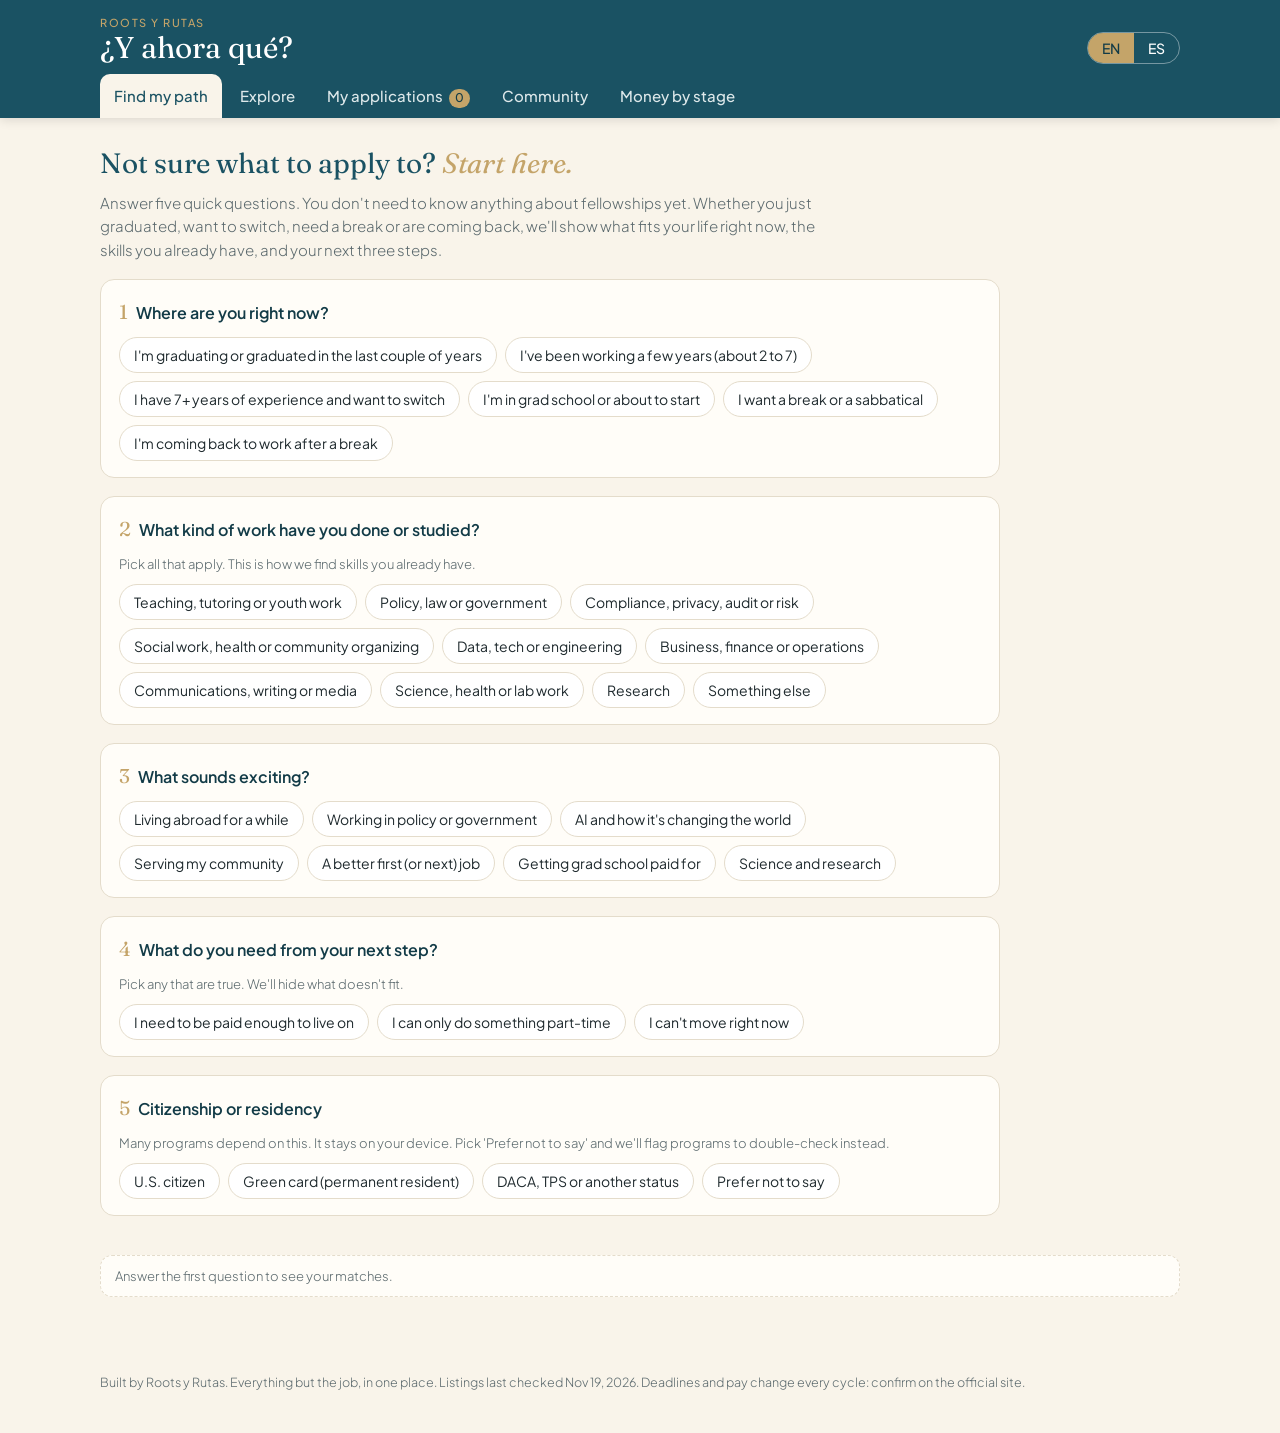
==== commit 23901d65: "Publish latest ¿Y ahora qué? page (expandable rows, updated copy) Co-Authored-By: Claude Opus 5.5 <n" ====
--- a/y-ahora-que/index.html
+++ b/y-ahora-que/index.html
@@ -175,6 +175,46 @@
 .aiguide summary,.privacy summary{cursor:pointer;font-weight:600;color:var(--teal)}
 .aiguide ul{margin:8px 0 0;padding-left:18px}
 .toast{position:fixed;bottom:18px;left:50%;transform:translateX(-50%);background:var(--teal-deep);color:#fff;padding:10px 16px;border-radius:10px;font-size:14px;display:none;z-index:10}
+
+/* compact list view */
+.minis{display:flex;flex-wrap:wrap;gap:8px;margin-bottom:12px}
+.minis details{flex:1 1 150px;margin:0;padding:9px 12px;font-size:13.5px}
+.minis details[open]{flex-basis:100%}
+.minis summary{font-size:13.5px}
+.tools2{display:flex;gap:8px;align-items:stretch;margin-bottom:10px}
+.tools2 input[type=search]{flex:1;min-width:0;padding:10px 14px;border:1px solid var(--line);border-radius:10px;background:var(--paper);font:inherit}
+.filt select{padding:8px 10px;border:1px solid var(--line);border-radius:10px;background:var(--paper);font:inherit}
+.filt-btn{white-space:nowrap}
+.fcount{display:inline-block;min-width:18px;padding:0 6px;border-radius:999px;background:var(--gold);color:var(--teal-deep);font-size:12px;text-align:center}
+.filt{display:flex;flex-wrap:wrap;gap:10px 18px;align-items:center;padding:12px 14px;border:1px solid var(--line);border-radius:12px;background:var(--paper);margin-bottom:10px}
+.filt[hidden]{display:none}
+.filt .fl{display:flex;gap:8px;align-items:center;font-size:14px}
+.chips.scroll{flex-wrap:nowrap;overflow-x:auto;scrollbar-width:none;padding-bottom:6px;-webkit-overflow-scrolling:touch}
+.chips.scroll::-webkit-scrollbar{display:none}
+.chips.scroll .chip{white-space:nowrap;flex:none}
+.list{max-width:820px;display:flex;flex-direction:column}
+.ghead{font-size:12px;font-weight:600;letter-spacing:1px;text-transform:uppercase;color:var(--muted);margin:18px 2px 6px}
+.ghead.urgent{color:var(--warn)}
+.ghead:first-child{margin-top:4px}
+details.row{background:var(--paper);border:1px solid var(--line);border-radius:12px;margin-bottom:8px}
+details.row[open]{border-color:var(--gold)}
+details.row>summary{list-style:none;cursor:pointer;padding:12px 14px;display:block}
+details.row>summary::-webkit-details-marker{display:none}
+.r1{display:flex;justify-content:space-between;align-items:flex-start;gap:10px}
+.rname{font-weight:600;color:var(--teal-deep);font-size:15.5px;line-height:1.3}
+.rwhat{font-size:13.5px;color:var(--ink,#3a3a3a);opacity:.85;margin-top:2px;display:-webkit-box;-webkit-line-clamp:2;-webkit-box-orient:vertical;overflow:hidden}
+.rfacts{font-size:12.5px;color:var(--muted);margin-top:5px}
+.rfacts b{font-weight:600;color:var(--sage)}
+.dchip{font-size:12px;font-weight:600;padding:3px 9px;border-radius:999px;white-space:nowrap;flex:none;font-variant-numeric:tabular-nums}
+.dchip.urgent{background:#F7E6C3;color:var(--warn)}
+.dchip.soon{background:#F4EFE4;color:var(--teal-deep)}
+.dchip.date{background:#EEF2EF;color:var(--teal)}
+.dchip.any{background:#E1ECEF;color:var(--teal)}
+.dchip.closed{background:#EFEAE0;color:var(--muted)}
+.rbody{padding:0 14px 14px;display:flex;flex-direction:column;gap:10px;border-top:1px solid var(--line);padding-top:12px}
+.rmeta{font-size:12px;color:var(--muted)}
+.glink{font-size:13px;color:var(--teal);text-decoration:underline;text-underline-offset:2px}
+@media (max-width:520px){nav a{padding:10px 10px;font-size:14.5px}.ghead{margin-top:14px}}
 </style>
 </head>
 <body>
@@ -200,7 +240,7 @@
   <section class="view" id="view-path">
     <div class="intro">
       <h2 data-t="pa_title">Not sure what to apply to? <em>Start here.</em></h2>
-      <p data-t="pa_sub">Answer five quick questions. You don't need to know anything about AI or fellowships yet. We'll show what fits your life right now, the skills you already have, and your next three steps.</p>
+      <p data-t="pa_sub">Answer five quick questions. You don't need to know anything about fellowships yet. Whether you just graduated, want to switch, need a break or are coming back, we'll show what fits your life right now, the skills you already have, and your next three steps.</p>
     </div>
     <div class="quiz" id="quiz"></div>
     <div class="results" id="results"></div>
@@ -209,20 +249,25 @@
   <!-- EXPLORE -->
   <section class="view" id="view-explore">
     <div class="intro">
-      <h2 data-t="ex_title">You graduated. <em>Now what?</em></h2>
-      <p data-t="ex_sub">Fellowships, paid programs and ways into AI work, picked for first-gens. Every listing was checked against official sources on Nov 9, 2026. Always confirm details on the official site before you apply.</p>
+      <h2 data-t="ex_title">Everything you can apply to <em>that isn't a job.</em></h2>
+      <p data-t="ex_sub">Fellowships, paid programs, teaching and living abroad, school funding, sabbaticals and return-to-work programs, all in one place and picked for first-gens. Dates last checked Nov 19, 2026. Always confirm on the official site before you apply.</p>
     </div>
-    <details class="aiguide"><summary data-t="aig_t">Using AI on applications: the short version</summary><div data-t="aig_b"><ul><li><b>Usually OK:</b> brainstorming ideas, checking grammar, and practicing interview questions.</li><li><b>Usually not OK:</b> having AI write or rewrite your essays, or using AI during an interview.</li><li><b>Watch out:</b> AI can invent facts about you, and what you paste into it may not stay private.</li><li>Every listing below says what that program allows. When in doubt, ask yourself: would it be OK to ask a mentor to do this for me?</li></ul></div></details>
-    <details class="privacy"><summary data-t="prv_t">Our privacy promise</summary><div data-t="prv_b">Your quiz answers, including citizenship or residency, never leave your device. We don't ask for your status on any server, we don't sell your information, and we don't use tracking ads. You can clear everything with the reset button on the quiz.</div></details>
-    <div class="tools">
+    <div class="minis">
+    <details class="aiguide"><summary data-t="aig_t">Using AI on applications</summary><div data-t="aig_b"></div></details>
+    <details class="privacy"><summary data-t="prv_t">Our privacy promise</summary><div data-t="prv_b"></div></details>
+    </div>
+    <div class="tools2">
       <input type="search" id="q" aria-label="Search" placeholder="Search by name, country, field…">
-      <select id="stage" aria-label="Stage"></select>
+      <button type="button" class="btn small ghost filt-btn" id="filt-btn" aria-expanded="false" aria-controls="filt"><span data-t="filters">Filters</span> <span class="fcount" id="filt-n" hidden>0</span></button>
+    </div>
+    <div class="filt" id="filt" hidden>
+      <label class="fl"><span data-t="stage_l">Your stage</span> <select id="stage" aria-label="Stage"></select></label>
       <label class="check"><input type="checkbox" id="opennow"> <span data-t="open_now">Open now or rolling</span></label>
       <label class="check"><input type="checkbox" id="noncit"> <span data-t="noncit">Hide U.S.-citizens-only</span></label>
     </div>
-    <div class="chips" id="cats" role="group" aria-label="Category"></div>
+    <div class="chips scroll" id="cats" role="group" aria-label="Category"></div>
     <div class="result-count" id="rc"></div>
-    <div class="grid" id="cards"></div>
+    <div class="list" id="cards"></div>
   </section>
 
   <!-- TRACKER -->
@@ -285,11 +330,11 @@
     <p class="disclaimer" data-t="disclaimer">This is general education, not tax, legal or financial advice. Rules change and every situation is different. For your own taxes, free help is available through IRS VITA sites.</p>
   </section>
 </main>
-<footer data-t="footer">Built by Roots y Rutas. Listings last checked Nov 9, 2026. Deadlines and pay change every cycle: confirm on the official site.</footer>
+<footer data-t="footer">Built by Roots y Rutas. Everything but the job, in one place. Listings last checked Nov 19, 2026. Deadlines and pay change every cycle: confirm on the official site.</footer>
 <div class="toast" id="toast" role="status"></div>
 
 <script>
-const OPPS = [{"id": "fulbright-u-s-student-program-study-rese", "name": "Fulbright U.S. Student Program (Study/Research)", "cat": "Abroad", "stage": "After college", "what": "A year abroad doing a research project or graduate study in one of 140+ countries.", "who": "Graduating seniors, recent grads, grad students, young professionals; bachelor's by grant start", "cit": "U.S. citizens or nationals only (permanent residents not eligible)", "pay": "Covers travel and living costs at local rates (varies by country)", "ben": "Health benefits; no support for dependents", "length": "~1 academic year", "where": "140+ countries", "dl": null, "note": "2027-28 cycle closed Oct 6, 2026. Next cycle usually opens ~April with an early-October deadline; campus deadlines come 4-6 weeks earlier.", "status": "Closed, next ~Oct 2027", "fam": "Es una beca del gobierno de EE.UU. para vivir un año en otro país investigando o estudiando. Te pagan el viaje y para vivir. Es un honor grande y abre puertas en el trabajo.", "link": "https://us.fulbrightonline.org", "guide": "stipend"}, {"id": "fulbright-english-teaching-assistant-eta", "name": "Fulbright English Teaching Assistant (ETA)", "cat": "Abroad", "stage": "After college", "what": "A year abroad helping teach English in schools or universities, plus a side project.", "who": "Same as Fulbright Study/Research", "cit": "U.S. citizens or nationals only", "pay": "Living stipend at local rates", "ben": "Travel, health benefits", "length": "~9-12 months", "where": "Many countries", "dl": null, "note": "Same application and deadline as Fulbright (closed Oct 6, 2026; next ~Oct 2027).", "status": "Closed, next ~Oct 2027", "fam": "Es la misma beca Fulbright, pero vas a enseñar inglés. Es trabajo de verdad, pagado, y cuenta como experiencia profesional.", "link": "https://us.fulbrightonline.org", "guide": "stipend"}, {"id": "boren-fellowship-graduate-students", "name": "Boren Fellowship (graduate students)", "cat": "Abroad", "stage": "Grad school", "what": "Funding to study a less-common language abroad during grad school (e.g., Arabic, Portuguese, Swahili, Mandarin).", "who": "Graduate students enrolled at a U.S. school (not for people who already finished their degree)", "cit": "U.S. citizens only", "pay": "Up to $25,000 (up to $30,000 for some), based on length abroad", "ben": "Language training abroad", "length": "12-52 weeks", "where": "Countries outside W. Europe/Canada/Australia/NZ", "dl": "2027-01-20", "note": "National deadline Jan 20, 2027 (check your school's earlier internal deadline).", "status": "Open", "fam": "Es dinero para aprender un idioma difícil en otro país mientras haces la maestría. A cambio, después trabajas un año para el gobierno federal.", "link": "https://www.borenawards.org", "guide": "grad"}, {"id": "jet-programme-japan", "name": "JET Programme (Japan)", "cat": "Abroad", "stage": "After college", "what": "Paid job as an assistant language teacher (or coordinator) in Japanese schools and towns.", "who": "Bachelor's degree conferred by June 25, 2027", "cit": "U.S. citizens apply through JET USA (dual nationals OK)", "pay": "¥4,020,000/year before tax in year 1 (rises after)", "ben": "Flights covered; employer support with housing", "length": "1 year, renewable", "where": "Japan", "dl": "2026-11-13", "note": "Deadline Fri Nov 13, 2026, 11:59pm Hawaii time. Interviews late Jan 2027 (virtual).", "status": "Open, closing soon", "fam": "Es un trabajo pagado en Japón enseñando inglés. Te pagan un sueldo de verdad, con pasaje incluido.", "link": "https://jetprogramusa.org", "guide": "stipend"}, {"id": "teaching-assistant-program-in-france-tap", "name": "Teaching Assistant Program in France (TAPIF)", "cat": "Abroad", "stage": "After college", "what": "Assist English teachers in French public schools, up to 12 hours/week.", "who": "Ages 20-35, at least 3 years of college, B1 French", "cit": "U.S. citizens or permanent residents", "pay": "€1,010.67/month gross (~€810 net)", "ben": "French public health insurance", "length": "7 months (Oct-Apr)", "where": "France", "dl": "2027-02-15", "note": "Application window Oct 15, 2026 - Feb 15, 2027. $149 application fee.", "status": "Open", "fam": "Es un programa del gobierno francés para ayudar a enseñar inglés en Francia. Pagan poco pero alcanza para vivir, y tienes seguro médico.", "link": "https://villa-albertine.org/frenchcultures/teach-english-in-france/", "guide": "stipend"}, {"id": "auxiliares-de-conversaci-n-nalcap-spain", "name": "Auxiliares de Conversación / NALCAP (Spain)", "cat": "Abroad", "stage": "After college", "what": "Language and culture assistant in Spanish public schools, 14-16 hours/week.", "who": "College grads or students (2nd year+); age limits apply", "cit": "U.S. and Canadian applicants apply through the North American program", "pay": "€800-1,000/month depending on region", "ben": "Health insurance; visa support. No travel or housing paid", "length": "Oct/Nov - May", "where": "Spain", "dl": null, "note": "The 2026-27 cycle opened in January and closed in spring; expect a similar window in early 2027. Placements are first-come, first-served, so apply early.", "status": "Opens ~Jan 2027", "fam": "Es para ayudar en escuelas de España enseñando inglés. Pagan una ayuda mensual y seguro médico, pero el pasaje y el alquiler los pagas tú.", "link": "https://www.educacionfpydeportes.gob.es/servicios-al-ciudadano/catalogo/general/99/998188/ficha/998188-2026-2027.html", "guide": "stipend"}, {"id": "princeton-in-latin-america-pila", "name": "Princeton in Latin America (PiLA)", "cat": "Abroad", "stage": "After college", "what": "Year-long service fellowships with nonprofits and public organizations across Latin America and the Caribbean.", "who": "Seniors and recent grads from U.S. or Canadian schools with professional-level Spanish (or Portuguese for Brazil)", "cit": "U.S. citizens, permanent residents and some student visa holders", "pay": "Stipend for housing, food and local transport. You pay a $100 application fee (reductions available), a $500 placement fee if accepted, airfare and insurance.", "ben": "Varies by placement", "length": "1 year", "where": "Latin America and the Caribbean", "dl": null, "note": "Applications usually open in late August and close around November 1. Budget for the fees before you apply.", "status": "Closed, next ~Nov 2027", "fam": "Un año trabajando con organizaciones en América Latina y el Caribe. Necesitas buen español. Hay cargos que pagar, así que planifica.", "link": "https://www.pila-princeton.org", "guide": "stipend"}, {"id": "luce-scholars-program", "name": "Luce Scholars Program", "cat": "Abroad", "stage": "After college", "what": "A paid year-long professional placement in Asia for people with little Asia experience.", "who": "Seniors, recent grads and young professionals (age limit ~32)", "cit": "U.S. citizens or permanent residents", "pay": "Monthly stipend for living costs", "ben": "Language training, placement", "length": "~1 year", "where": "Asia", "dl": null, "note": "Deadline usually in September; 2027 cycle closed. Next ~Sept 2027. No school nomination needed anymore.", "status": "Closed, next ~Sept 2027", "fam": "Es una beca para vivir y trabajar un año en Asia, para gente que nunca ha estado allá. Te pagan los gastos para vivir.", "link": "https://hluce.org/programs/luce-scholars/", "guide": "stipend"}, {"id": "peace-corps", "name": "Peace Corps", "cat": "Abroad", "stage": "After college", "what": "Two years of community service abroad in education, health, agriculture and more.", "who": "Adults 18+; most roles need a 4-year degree", "cit": "U.S. citizens only", "pay": "Monthly living allowance; $10,000+ readjustment allowance (pre-tax) after service", "ben": "Housing, medical and dental, 48 vacation days, federal hiring advantages", "length": "27 months", "where": "60+ countries", "dl": null, "note": "Rolling applications.", "status": "Rolling", "fam": "Es servicio voluntario por dos años en otro país. Te cubren vivienda y salud, y al final recibes dinero para empezar de nuevo. Puede ayudar con los préstamos estudiantiles.", "link": "https://www.peacecorps.gov", "guide": "service"}, {"id": "chci-public-policy-fellowship", "name": "CHCI Public Policy Fellowship", "cat": "Domestic fellowship", "stage": "After college", "what": "Nine months working in Washington, D.C., in Congress, agencies or advocacy groups, with weekly leadership training.", "who": "Bachelor's earned May 2024 - Aug 2027; not in grad school during the program", "cit": "U.S. citizens, permanent residents, asylees, or others with full work authorization (DACA with valid work permit)", "pay": "$34,200 over nine months", "ben": "Health/dental/vision paid, $200/month Metro, travel to D.C.", "length": "9 months (Aug 2027 - May 2028)", "where": "Washington, D.C.", "dl": "2026-12-01", "note": "Due Dec 1, 2026, 11:59pm ET. Runs Aug 18, 2027 to May 19, 2028.", "status": "Open", "fam": "Es una beca pagada para trabajar en el Congreso en Washington por nueve meses. Incluye seguro médico. Es una puerta grande para trabajar en política pública.", "link": "https://chci.org/programs/public-policy-fellowship-program/", "guide": "stipend"}, {"id": "chci-postgraduate-fellowship", "name": "CHCI Postgraduate Fellowship", "cat": "Domestic fellowship", "stage": "After grad school", "what": "Nine months on Capitol Hill connecting your graduate field (health, education, tech, housing, law) to policy.", "who": "Master's or JD completed within 2 years of start", "cit": "Same as CHCI Public Policy Fellowship", "pay": "$40,950 gross over 9 months", "ben": "Insurance, transit, professional development", "length": "9 months (Aug 2027 - May 2028)", "where": "Washington, D.C.", "dl": "2026-12-01", "note": "Due Dec 1, 2026. For people who finished a master's or JD within two years of the start date.", "status": "Open", "fam": "Igual que la beca anterior, pero para quienes ya terminaron una maestría o derecho.", "link": "https://chci.org/programs/post-graduate-fellowship-program", "guide": "grad"}, {"id": "paul-daisy-soros-fellowships-for-new-ame", "name": "Paul & Daisy Soros Fellowships for New Americans", "cat": "Domestic fellowship", "stage": "Grad school", "what": "Up to two years of graduate school funding for immigrants and children of immigrants.", "who": "Age 30 or under; graduating seniors or grad students applying to or in a U.S. program", "cit": "Immigrants and children of immigrants (includes DACA and other statuses; see eligibility page)", "pay": "Up to $90,000 total (tuition support up to $40,000)", "ben": "National community of fellows", "length": "Up to 2 years", "where": "U.S. graduate programs", "dl": null, "note": "2027 deadline was Oct 29, 2026. Next ~late Oct 2027.", "status": "Closed, next ~Oct 2027", "fam": "Es una de las becas más prestigiosas del país para hijos de inmigrantes. Paga la maestría o el doctorado. Fue creada para gente como nosotros.", "link": "https://pdsoros.org", "guide": "grad"}, {"id": "coro-fellows-program-in-public-affairs", "name": "Coro Fellows Program in Public Affairs", "cat": "Domestic fellowship", "stage": "After college", "what": "Full-time leadership program with rotating placements in government, nonprofits, business and labor.", "who": "Recent grads and early-career professionals", "cit": "Check each center", "pay": "Tuition-free; need-based monthly stipend (varies by center)", "ben": "Leadership training, alumni network", "length": "~7-9 months", "where": "NYC, N. California, S. California, St. Louis", "dl": "2027-01-12", "note": "Written application due ~Jan 11-12, 2027 (each center may differ).", "status": "Open", "fam": "Es un programa de liderazgo para trabajar en el gobierno y organizaciones de la comunidad. No cobra matrícula y da una ayuda mensual según tu necesidad.", "link": "https://coronewyork.org/the-fellows-program-in-public-affairs/", "guide": "stipend"}, {"id": "bill-emerson-national-hunger-fellowship", "name": "Bill Emerson National Hunger Fellowship", "cat": "Domestic fellowship", "stage": "After college", "what": "Fight hunger and poverty: half the year in a community placement, half in national policy in D.C.", "who": "Recent grads and early-career people committed to anti-hunger work", "cit": "U.S. citizens or permanent residents", "pay": "At least $50,000 pre-tax (2026-27 class)", "ben": "Health insurance, housing support", "length": "~11.5 months", "where": "Field site + Washington, D.C.", "dl": "2027-01-30", "note": "Deadline Jan 30, 2027 at noon ET.", "status": "Open", "fam": "Es una beca pagada para trabajar contra el hambre y la pobreza, primero en una comunidad y luego en Washington. Paga bien para ser beca.", "link": "https://hungercenter.org/what-we-do/emerson-fellowship/fellows/", "guide": "stipend"}, {"id": "americorps-incl-vista", "name": "AmeriCorps (incl. VISTA)", "cat": "Domestic fellowship", "stage": "After college", "what": "A year of national service at nonprofits, schools or public agencies across the U.S.", "who": "Adults 17-18+ depending on program; degree not always required", "cit": "Education award requires U.S. citizen, national or permanent resident", "pay": "Living allowance (~$20,400+ for many full-time roles; varies)", "ben": "Segal Education Award up to $7,395; health coverage in many roles", "length": "~1 year", "where": "Across the U.S.", "dl": null, "note": "Rolling; programs post openings year-round.", "status": "Rolling", "fam": "Es servicio pagado en Estados Unidos, en escuelas u organizaciones. Al final te dan dinero para pagar estudios o préstamos.", "link": "https://americorps.gov", "guide": "service"}, {"id": "rangel-graduate-fellowship", "name": "Rangel Graduate Fellowship", "cat": "Domestic fellowship", "stage": "Grad school", "what": "Pays for a two-year master's and prepares you to become a U.S. Foreign Service Officer (diplomat).", "who": "Seniors and grads starting a 2-year master's", "cit": "U.S. citizens only", "pay": "Tuition and living support for a 2-year master's, plus two paid summer internships", "ben": "Mentoring by a Foreign Service Officer", "length": "2 years + service", "where": "U.S. grad school, then worldwide", "dl": null, "note": "2026 cycle was postponed by the State Department; 2027 cycle details pending. Watch for updates.", "status": "Paused, watch", "fam": "Es una beca para hacer la maestría gratis y luego trabajar como diplomático de EE.UU. Ahora mismo está en pausa.", "link": "https://rangelprogram.org", "guide": "grad"}, {"id": "pickering-foreign-affairs-fellowship", "name": "Pickering Foreign Affairs Fellowship", "cat": "Domestic fellowship", "stage": "Grad school", "what": "Graduate funding plus internships to prepare for a career as a U.S. diplomat.", "who": "Seniors and grads entering a 2-year master's", "cit": "U.S. citizens only", "pay": "Graduate funding (tuition plus stipend) and internships", "ben": "Mentoring, professional development", "length": "2 years + service", "where": "U.S. grad school, then worldwide", "dl": null, "note": "2026 cycle postponed; dates for 2027 are pending.", "status": "Paused, watch", "fam": "Parecida a Rangel: pagan la maestría a cambio de trabajar de diplomático. También está en pausa.", "link": "https://pickeringfellowship.org", "guide": "grad"}, {"id": "coop-careers-fellowship", "name": "COOP Careers Fellowship", "cat": "Paid pathway / first job", "stage": "First job", "what": "Free 16-week evening program for first-gen grads to break into data analytics, digital marketing or finance, with peer cohorts and alumni coaches.", "who": "First-gen, Pell-eligible grads still looking for their first good job; bachelor's within ~10 years", "cit": "Must be able to work in the U.S.", "pay": "Free (no stipend)", "ben": "Certifications, coaching, alumni network", "length": "16 weeks, evenings", "where": "NYC, Bay Area, LA, Chicago, Miami", "dl": null, "note": "Spring and fall cohorts; early-action deadlines run months ahead. Check the site.", "status": "Rolling cohorts", "fam": "Es un programa gratis por las noches que ayuda a los primeros de la familia en graduarse a conseguir un buen trabajo en tecnología o finanzas.", "link": "https://coopcareers.org", "guide": "firstjob"}, {"id": "dearcc-new-work-foundation", "name": "dearCC (New Work Foundation)", "cat": "Paid pathway / first job", "stage": "First job", "what": "Free platform helping new grads land a first job in the AI economy: job market data, a free AI job-search agent, podcast and community.", "who": "New and recent grads", "cit": "Open to all", "pay": "Free", "ben": "Tools, data, community", "length": "Self-paced", "where": "Online", "dl": null, "note": "Always open.", "status": "Open", "fam": "Es una página gratis que te ayuda a buscar trabajo ahora que la inteligencia artificial está cambiando los empleos.", "link": "https://www.dearcc.org", "guide": "firstjob"}, {"id": "forage-job-simulations", "name": "Forage job simulations", "cat": "Paid pathway / first job", "stage": "First job", "what": "Free, self-paced job simulations built by real companies (consulting, banking, tech, law and more).", "who": "Students and grads", "cit": "Open to all", "pay": "Free (unpaid)", "ben": "Company-branded certificates for your resume", "length": "1-6 hours each", "where": "Online", "dl": null, "note": "Always open; no application.", "status": "Open", "fam": "Son ejercicios gratis en línea para practicar cómo es un trabajo en una empresa grande antes de solicitar.", "link": "https://www.theforage.com", "guide": "firstjob"}, {"id": "bluedot-impact-courses-agi-strategy-fron", "name": "BlueDot Impact courses (AGI Strategy, Frontier AI Governance, Future of AI)", "cat": "AI & AI safety", "stage": "Any stage", "what": "Free online cohort courses on AI safety and governance; also a 2-hour self-paced intro.", "who": "Open to all backgrounds; governance course recommends AGI Strategy first", "cit": "Open to all", "pay": "Free", "ben": "Certificate, network; some grants for career changers", "length": "5 days intensive or 5 weeks part-time", "where": "Online", "dl": null, "note": "Cohorts run often; apply on the courses page.", "status": "Rolling cohorts", "fam": "Son cursos gratis en línea sobre cómo hacer que la inteligencia artificial sea segura. Son de pocas horas a la semana.", "link": "https://bluedot.org/courses", "guide": "stipend"}, {"id": "caidp-ai-policy-clinic", "name": "CAIDP AI Policy Clinic", "cat": "AI & AI safety", "stage": "Any stage", "what": "Free semester-long, research-based AI policy course with a certificate; contributes to a global AI policy index.", "who": "Students and professionals; competitive", "cit": "Open internationally", "pay": "Free", "ben": "AI policy certificate", "length": "~1 semester, ~6 hrs/week", "where": "Online", "dl": null, "note": "Fall cohort applications ran mid-March to mid-May in 2026; spring cohort applications have opened in October before. Check the site.", "status": "Check site", "fam": "Es un curso gratis por un semestre para aprender sobre leyes y políticas de inteligencia artificial en el mundo.", "link": "https://www.caidp.org/global-academic-network/ai-policy-clinic/", "guide": "stipend"}, {"id": "iaps-ai-policy-fellowship", "name": "IAPS AI Policy Fellowship", "cat": "AI & AI safety", "stage": "Early/mid career", "what": "Fully funded 3-month fellowship working on frontier AI policy projects.", "who": "Professionals from policy, technical, government and other backgrounds", "cit": "U.S. work authorization for U.S. track; remote possible from many countries", "pay": "$18,000 (Fellow) or $24,000 (Senior Fellow) for 3 months", "ben": "+$3,000 if based in D.C. or London; travel to D.C. kickoff", "length": "3 months full-time", "where": "D.C., London or remote", "dl": null, "note": "Spring 2027 cohort closed Sept 27, 2026. They have also run summer/fall cohorts; watch for the next call.", "status": "Closed, watch", "fam": "Es una beca pagada de tres meses para trabajar en políticas de inteligencia artificial. Se puede hacer a distancia.", "link": "https://www.iaps.ai/fellowship", "guide": "stipend"}, {"id": "techcongress-congressional-innovation-fe", "name": "TechCongress Congressional Innovation Fellowship", "cat": "AI & AI safety", "stage": "Early career", "what": "Serve as a tech policy advisor (AI, privacy, cyber) in a congressional office.", "who": "2-6 years of experience (a technical master's/PhD counts); technical background", "cit": "U.S. citizens and DACA recipients (check current rules)", "pay": "$78,000 annual-equivalent stipend", "ben": "Health insurance supplement up to $425/month", "length": "Jan - Oct", "where": "Washington, D.C.", "dl": null, "note": "January 2027 cohort closed June 25, 2026. Next applications ~summer 2027.", "status": "Closed, next ~Jun 2027", "fam": "Es una beca pagada para asesorar a congresistas sobre tecnología e inteligencia artificial.", "link": "https://techcongress.io/congressional-innovation-fellowship", "guide": "stipend"}, {"id": "horizon-fellowship", "name": "Horizon Fellowship", "cat": "AI & AI safety", "stage": "Early/mid career", "what": "Places AI, biotech and emerging-tech experts in federal agencies, Congress and think tanks.", "who": "Early- to mid-career people with emerging-tech expertise", "cit": "Check eligibility (federal placements usually need U.S. citizenship)", "pay": "Competitive stipend (reported ~$113K in 2025)", "ben": "Training, placement support", "length": "6-24 months", "where": "Washington, D.C.", "dl": null, "note": "2027 cohort deadline was Aug 30, 2026. Next ~summer 2027.", "status": "Closed, next ~Aug 2027", "fam": "Es una beca bien pagada para trabajar en el gobierno federal en temas de inteligencia artificial y tecnología.", "link": "https://horizonpublicservice.org", "guide": "stipend"}, {"id": "u-s-tech-force", "name": "U.S. Tech Force", "cat": "AI & AI safety", "stage": "Early career", "what": "Two-year federal roles in AI, software, data and cyber across agencies.", "who": "Early-career technologists; no degree requirement", "cit": "Federal hiring rules apply (generally U.S. citizens)", "pay": "$150,000-$200,000/year (mostly GS-13/14)", "ben": "Federal benefits, partner-company mentoring", "length": "2 years", "where": "Mostly Washington, D.C.", "dl": null, "note": "Openings posted on USAJOBS; check for current announcements.", "status": "Rolling", "fam": "Es un trabajo de dos años en el gobierno federal para gente de tecnología. Paga muy bien.", "link": "https://techforce.gov", "guide": "firstjob"}, {"id": "arcadia-impact-ai-governance-taskforce", "name": "Arcadia Impact AI Governance Taskforce", "cat": "AI & AI safety", "stage": "Mid-career", "what": "12-week remote, part-time research program for experienced professionals moving into AI governance.", "who": "Mid-career and senior professionals", "cit": "Open internationally", "pay": "Unpaid", "ben": "Research experience, network", "length": "12 weeks, ~8 hrs/week", "where": "Remote", "dl": null, "note": "Runs winter and summer cohorts (winter 2026 closed Jan 12; summer closed May 10). Watch for the next call.", "status": "Check site", "fam": "Es un programa a distancia, de pocas horas a la semana, para profesionales que quieren pasar a trabajar en el gobierno de la inteligencia artificial.", "link": "https://www.arcadiaimpact.org/ai-governance-taskforce", "guide": "stipend"}, {"id": "immigrants-rising-scholarship-and-fellow", "name": "Immigrants Rising: scholarship and fellowship lists", "cat": "Directory (link out)", "stage": "Any stage", "what": "Hundreds of scholarships and fellowships that don't require proof of citizenship or permanent residency.", "who": "Undocumented students and others without citizenship/LPR", "cit": "Built for undocumented and DACA students", "pay": "Varies", "ben": "Guides and resources", "length": "-", "where": "Online", "dl": null, "note": "Updated list; individual deadlines vary.", "status": "Open", "fam": "Es una lista de becas para estudiantes sin papeles o con DACA. Muchas becas no piden ciudadanía.", "link": "https://immigrantsrising.org", "guide": "justgrad"}, {"id": "80-000-hours-job-board", "name": "80,000 Hours job board", "cat": "Directory (link out)", "stage": "Any stage", "what": "Curated job board for AI safety, policy and other high-impact roles.", "who": "All stages", "cit": "Varies by job", "pay": "Varies", "ben": "-", "length": "-", "where": "Online", "dl": null, "note": "Always open.", "status": "Open", "fam": "Es una página de empleos en organizaciones que trabajan para que la inteligencia artificial sea segura.", "link": "https://jobs.80000hours.org", "guide": "justgrad"}, {"id": "80000-hours-career-advising", "name": "80,000 Hours career advising", "cat": "Career support", "stage": "Any stage", "what": "Free career advice for working on AI safety and other big problems: an instant AI career advisor, plus free 1-on-1 calls with human advisors.", "who": "Anyone, including mid- and late-career people; 1-on-1 calls are selective", "cit": "Open to all", "pay": "Free", "ben": "Introductions to people in your field, job recommendations", "length": "One call or self-serve", "where": "Online", "dl": null, "note": "Always open. Start with the AI advisor, then apply for a call.", "status": "Open", "fam": "Es asesoría gratis para encontrar trabajo que ayude al mundo, incluyendo inteligencia artificial.", "link": "https://80000hours.org/speak-with-us/overview", "guide": "firstjob"}, {"id": "successif-ai-career-transition-support", "name": "Successif AI career transition support", "cat": "Career support", "stage": "Mid-career", "what": "Career support for experienced professionals moving into AI risk work: skills assessment, mentorship, mock interviews, opportunity matching and peer support.", "who": "Mid-career and senior professionals (5+ years of experience)", "cit": "Open to all", "pay": "Free training; check site for advising details", "ben": "Peer support group, workshops", "length": "Ongoing, several months", "where": "Online", "dl": null, "note": "Apply anytime through their site.", "status": "Rolling", "fam": "Ayuda a profesionales con experiencia a cambiarse a trabajos en inteligencia artificial, con mentores y práctica de entrevistas.", "link": "https://www.successif.org", "guide": "firstjob"}, {"id": "rhodes-scholarship-u-s", "name": "Rhodes Scholarship (U.S.)", "cat": "Abroad", "stage": "After college", "what": "Fully funded graduate study at the University of Oxford.", "who": "Seniors and recent grads, roughly ages 18 to 24", "cit": "U.S. citizens or permanent residents (check current rules)", "pay": "Covers Oxford fees and a living stipend", "ben": "", "length": "2 to 3 years", "where": "Oxford, UK", "dl": null, "note": "U.S. deadline is usually early October, with a campus endorsement first.", "status": "Closed, next ~Oct 2027", "fam": "Una beca muy prestigiosa para estudiar un posgrado en Oxford, Inglaterra, con todo pagado.", "link": "https://www.rhodeshouse.ox.ac.uk", "guide": "stipend"}, {"id": "marshall-scholarship", "name": "Marshall Scholarship", "cat": "Abroad", "stage": "After college", "what": "Funded graduate study at almost any university in the UK.", "who": "Recent grads with a strong GPA, within a few years of graduating", "cit": "U.S. citizens only", "pay": "Covers fees, living costs and travel", "ben": "", "length": "1 to 2 years", "where": "United Kingdom", "dl": null, "note": "Usually due in late September or early October.", "status": "Closed, next ~Sept 2027", "fam": "Una beca para estudiar una maestría en el Reino Unido con todo pagado.", "link": "https://www.marshallscholarship.org", "guide": "stipend"}, {"id": "mitchell-scholarship", "name": "Mitchell Scholarship", "cat": "Abroad", "stage": "After college", "what": "A year of graduate study in Ireland or Northern Ireland.", "who": "Ages 18 to 29 with a bachelor's degree", "cit": "U.S. citizens only", "pay": "Tuition, housing and a living stipend", "ben": "", "length": "1 year", "where": "Ireland and Northern Ireland", "dl": null, "note": "Check the official site for the current deadline and rules.", "status": "Closed, next ~Sept 2027", "fam": "Una beca para estudiar un año de maestría en Irlanda con todo pagado.", "link": "https://www.us-irelandalliance.org/mitchellscholarship", "guide": "stipend"}, {"id": "gates-cambridge-scholarship", "name": "Gates Cambridge Scholarship", "cat": "Abroad", "stage": "After college", "what": "Full funding for a graduate degree at the University of Cambridge.", "who": "Anyone outside the UK applying to a Cambridge graduate program", "cit": "Any nationality except UK", "pay": "Full cost of study plus maintenance", "ben": "", "length": "1 to 4 years", "where": "Cambridge, UK", "dl": null, "note": "U.S. citizens apply in the October round with their Cambridge application.", "status": "Closed, next ~Oct 2027", "fam": "Una beca para estudiar un posgrado en la Universidad de Cambridge con todo pagado. Abierta a casi todas las nacionalidades.", "link": "https://www.gatescambridge.org", "guide": "stipend"}, {"id": "schwarzman-scholars", "name": "Schwarzman Scholars", "cat": "Abroad", "stage": "After college", "what": "A one-year, fully funded master's in global affairs at Tsinghua University in Beijing.", "who": "Ages 18 to 28 with a bachelor's degree", "cit": "Open to all nationalities (separate process for Chinese passport holders)", "pay": "Tuition, room, board, travel and a stipend", "ben": "", "length": "1 year", "where": "Beijing, China", "dl": null, "note": "The 2027-28 cycle closed Sept 9, 2026. Applications usually open in April.", "status": "Closed, next ~Sept 2027", "fam": "Una maestría de un año en China con todo pagado, para futuros líderes.", "link": "https://www.schwarzmanscholars.org", "guide": "stipend"}, {"id": "yenching-academy-peking-university", "name": "Yenching Academy (Peking University)", "cat": "Abroad", "stage": "After college", "what": "A fully funded master's in China studies at Peking University.", "who": "Recent grads and young professionals from any country", "cit": "Open to many nationalities (check site)", "pay": "Tuition, housing and a stipend", "ben": "", "length": "2 years", "where": "Beijing, China", "dl": "2026-11-30", "note": "Due Nov 30, 2026 at 9:00am Beijing time (that's Nov 29 in the evening in the U.S.). Partner-university nominees have until Dec 7.", "status": "Open, closing soon", "fam": "Una maestría en estudios de China en la Universidad de Pekín, con todo pagado.", "link": "https://yenchingacademy.pku.edu.cn", "guide": "stipend"}, {"id": "critical-language-scholarship-cls", "name": "Critical Language Scholarship (CLS)", "cat": "Abroad", "stage": "Grad school", "what": "Eight weeks of intensive summer language study abroad or online, fully funded.", "who": "Undergrad and grad students currently enrolled at a U.S. school", "cit": "U.S. citizens and nationals only", "pay": "Covers travel, tuition, housing and meals", "ben": "", "length": "8 weeks (summer)", "where": "Countries for Arabic, Chinese, Hindi, Japanese, Korean, Persian, Portuguese, Russian, Swahili", "dl": "2026-11-17", "note": "2027 application closes Nov 17, 2026 at 8pm ET. You must be enrolled when you apply, so seniors qualify.", "status": "Open", "fam": "Un verano aprendiendo un idioma en otro país, con todo pagado. Tienes que estar estudiando en una universidad cuando solicitas.", "link": "https://clscholarship.org", "guide": "stipend"}, {"id": "princeton-in-asia", "name": "Princeton in Asia", "cat": "Abroad", "stage": "After college", "what": "Paid year-long jobs in teaching, nonprofits and media across Asia.", "who": "Recent grads from any college", "cit": "Citizens of any country", "pay": "Salary or stipend from the host, plus housing in many posts", "ben": "", "length": "1 year (renewable)", "where": "Across Asia", "dl": null, "note": "The 2027-28 application closed Nov 1, 2026. Applications usually open Sept 1.", "status": "Closed, next ~Nov 2027", "fam": "Trabajos pagados por un año en Asia, en enseñanza u organizaciones. No tienes que ser de Princeton.", "link": "https://piaweb.princeton.edu", "guide": "stipend"}, {"id": "princeton-in-africa", "name": "Princeton in Africa", "cat": "Abroad", "stage": "After college", "what": "Year-long fellowships with organizations working across Africa.", "who": "Recent grads from any college", "cit": "Check eligibility on the site", "pay": "Stipend and housing support", "ben": "", "length": "1 year", "where": "Across Africa", "dl": null, "note": "The 2027-28 application closed Oct 26, 2026.", "status": "Closed, next ~Oct 2027", "fam": "Becas de un año trabajando con organizaciones en África. No tienes que ser de Princeton.", "link": "https://princetoninafrica.org", "guide": "stipend"}, {"id": "epik-english-program-in-korea", "name": "EPIK (English Program in Korea)", "cat": "Abroad", "stage": "After college", "what": "Teach English in South Korean public schools.", "who": "Bachelor's degree holders from English-speaking countries", "cit": "Citizens of listed English-speaking countries, including the U.S.", "pay": "Monthly salary, free housing, flights covered", "ben": "", "length": "1 year (renewable)", "where": "South Korea", "dl": null, "note": "Two intakes a year. Spring 2027 applications opened Aug 1, 2026 and are reviewed in the order received; positions fill up. Fall intake applications usually close around mid-May. The Spring 2027 guide warns that AI-written essays or lesson plans can hurt your application.", "status": "Rolling", "fam": "Enseñar inglés en escuelas públicas de Corea del Sur. Te pagan sueldo, vivienda y pasajes.", "link": "https://www.epik.go.kr", "guide": "stipend"}, {"id": "english-opens-doors-chile", "name": "English Opens Doors (Chile)", "cat": "Abroad", "stage": "After college", "what": "Volunteer as an English teaching assistant in Chilean public schools.", "who": "Native or fluent English speakers with a degree or in college", "cit": "Open to many nationalities (check site)", "pay": "Host family, meals and a small monthly stipend", "ben": "", "length": "1 semester to 1 year", "where": "Chile", "dl": null, "note": "Check the official site for the current deadline and rules.", "status": "Check site", "fam": "Ser asistente de inglés en escuelas públicas de Chile. Vives con una familia y recibes una ayuda pequeña.", "link": "https://centrodevoluntarios.cl", "guide": "stipend"}, {"id": "u-s-teaching-assistantships-in-austria", "name": "U.S. Teaching Assistantships in Austria", "cat": "Abroad", "stage": "After college", "what": "Teach English and American culture in Austrian schools.", "who": "Recent grads ages 20 to 30", "cit": "U.S. citizens only", "pay": "Monthly salary plus health insurance", "ben": "", "length": "1 school year", "where": "Austria", "dl": "2027-01-15", "note": "Applications run Nov 15 to mid-January. This is a paid job with the Austrian schools, separate from Fulbright, and you can apply to both. Bachelor's degree required, no age limit.", "status": "Open", "fam": "Ser asistente de inglés en escuelas de Austria, con sueldo y seguro médico.", "link": "https://www.fulbright.at/en/programs/us-teaching-assistants", "guide": "stipend"}, {"id": "congress-bundestag-youth-exchange-for-yo", "name": "Congress-Bundestag Youth Exchange for Young Professionals", "cat": "Abroad", "stage": "After college", "what": "A year in Germany: language study, university classes and an internship.", "who": "Ages 18 to 24 with career goals in business, technical or applied fields", "cit": "U.S. citizens or permanent residents", "pay": "Travel, language training, host family and insurance", "ben": "", "length": "1 year", "where": "Germany", "dl": null, "note": "A year in Germany (language school, classes and an internship) for about 65 Americans ages 18.5 to 24. The State Department re-bid who runs the 2027-28 program, so check the site for this year's deadline. Last year's was Nov 1.", "status": "Check site", "fam": "Un año en Alemania estudiando el idioma, tomando clases y haciendo una pasantía.", "link": "https://cbyx.info", "guide": "stipend"}, {"id": "daad-study-scholarships-germany", "name": "DAAD Study Scholarships (Germany)", "cat": "Abroad", "stage": "Grad school", "what": "Funding for a master's degree at a German university.", "who": "Graduating seniors and recent grads", "cit": "U.S. citizens or permanent residents (for DAAD USA)", "pay": "Monthly stipend, insurance and travel", "ben": "", "length": "1 to 2 years", "where": "Germany", "dl": null, "note": "Most 2027-28 master's study scholarship deadlines were in fall 2026. Check DAAD's U.S. page for programs still open; some research grants have spring deadlines.", "status": "Closed, watch", "fam": "Una beca para estudiar una maestría en Alemania, donde muchas universidades son gratis o casi gratis.", "link": "https://www.daad.org", "guide": "stipend"}, {"id": "erasmus-mundus-joint-master-s-scholarshi", "name": "Erasmus Mundus Joint Master's Scholarships", "cat": "Abroad", "stage": "Grad school", "what": "Full scholarships for master's programs taught across two or more European universities.", "who": "Bachelor's degree holders from any country", "cit": "Any nationality", "pay": "Tuition, travel and a monthly allowance", "ben": "", "length": "1 to 2 years", "where": "Europe", "dl": null, "note": "Each program sets its own deadline, usually between October and January.", "status": "Check site", "fam": "Maestrías en varias universidades de Europa, con matrícula y gastos pagados. Abierta a cualquier nacionalidad.", "link": "https://www.eacea.ec.europa.eu/scholarships/erasmus-mundus-catalogue_en", "guide": "stipend"}, {"id": "rotary-peace-fellowship", "name": "Rotary Peace Fellowship", "cat": "Sabbaticals & career breaks", "stage": "Early/mid career", "what": "A funded master's or certificate in peace and development studies.", "who": "Professionals with work experience in peace or development", "cit": "Any nationality", "pay": "Tuition, room, board and travel", "ben": "", "length": "3 months to 2 years", "where": "Partner universities worldwide", "dl": null, "note": "The 2028-29 application opens online in February 2027. The last round ran Feb 1 to May 15.", "status": "Opens ~Feb 2027", "fam": "Una beca para estudiar paz y desarrollo, para gente que ya tiene experiencia trabajando.", "link": "https://www.rotary.org/en/our-programs/peace-fellowships", "guide": "stipend"}, {"id": "thomas-j-watson-fellowship", "name": "Thomas J. Watson Fellowship", "cat": "Abroad", "stage": "After college", "what": "A year of independent travel and exploration on a project you design.", "who": "Graduating seniors at partner colleges only (nominated by your school)", "cit": "Open to many nationalities (check site)", "pay": "A stipend for the year", "ben": "", "length": "1 year", "where": "Anywhere outside your home country", "dl": null, "note": "Campus deadlines are in the fall of senior year. Ask your school if it participates.", "status": "Closed, watch", "fam": "Un año viajando por el mundo con un proyecto que tú diseñas. Solo para ciertas universidades.", "link": "https://watson.foundation", "guide": "stipend"}, {"id": "teach-for-america", "name": "Teach For America", "cat": "Domestic fellowship", "stage": "After college", "what": "Teach full time in a high-need public school while earning certification.", "who": "Recent grads and career changers with a bachelor's degree", "cit": "Citizens, permanent residents and DACA recipients (check site)", "pay": "Full teacher salary and benefits", "ben": "", "length": "2 years", "where": "Cities and rural areas across the U.S.", "dl": "2027-02-01", "note": "Remaining 2027 corps deadlines are Feb 1 and Mar 8, 2027, per published guides. Confirm on TFA's site. New corps members get a $3,000 to $6,500 stipend to help with upfront costs like rent and licensure exams.", "status": "Open", "fam": "Ser maestro/a en una escuela pública con necesidad, con sueldo completo.", "link": "https://www.teachforamerica.org", "guide": "stipend"}, {"id": "city-year", "name": "City Year", "cat": "Domestic fellowship", "stage": "After college", "what": "Tutor and mentor students in high-need schools as an AmeriCorps member.", "who": "Ages 18 to 25", "cit": "U.S. citizens or permanent residents", "pay": "Living stipend plus an education award", "ben": "", "length": "1 school year", "where": "U.S. cities", "dl": null, "note": "Check the official site for the current deadline and rules.", "status": "Rolling", "fam": "Ayudar a estudiantes en escuelas como tutor o mentor por un año, con una ayuda para vivir.", "link": "https://www.cityyear.org", "guide": "stipend"}, {"id": "nyc-urban-fellows", "name": "NYC Urban Fellows", "cat": "Domestic fellowship", "stage": "After college", "what": "A paid year working in New York City government agencies.", "who": "People who finished (or will finish) a bachelor's between Spring 2025 and Spring 2027", "cit": "Must be eligible to work in the U.S.", "pay": "$37,355 stipend plus health insurance (no housing)", "ben": "", "length": "9 months", "where": "New York City", "dl": "2027-01-11", "note": "Due Jan 11, 2027, 6pm ET, including all three recommendation letters. Program runs Sept 7, 2027 to May 12, 2028.", "status": "Open", "fam": "Un año pagado trabajando en el gobierno de la ciudad de Nueva York.", "link": "https://www.nyc.gov/site/dcas/employment/urban-fellows.page", "guide": "stipend"}, {"id": "nyc-teaching-fellows", "name": "NYC Teaching Fellows", "cat": "Paid pathway / first job", "stage": "Early career", "what": "Become a certified teacher in NYC public schools, with a subsidized master's.", "who": "Career changers and recent grads with a bachelor's degree", "cit": "Must be eligible to work in the U.S.", "pay": "Full teacher salary while you train", "ben": "", "length": "2 years (training plus teaching)", "where": "New York City", "dl": null, "note": "Check the official site for the current deadline and rules.", "status": "Rolling", "fam": "Hazte maestro/a en Nueva York mientras estudias una maestría que te ayudan a pagar.", "link": "https://www.nycteachingfellows.org", "guide": "firstjob"}, {"id": "capital-fellows-programs-california", "name": "Capital Fellows Programs (California)", "cat": "Domestic fellowship", "stage": "After college", "what": "Paid fellowships in the California legislature, executive branch or courts.", "who": "Recent grads with a bachelor's degree", "cit": "Must be eligible to work in the U.S.", "pay": "Paid full-time state job with health, dental and vision benefits, plus six graduate units", "ben": "", "length": "10 to 11 months", "where": "Sacramento, CA", "dl": null, "note": "The 2027-28 round closed Nov 10, 2026. Applications usually open around late August. 64 fellows are picked each year across four programs.", "status": "Closed, next ~Sep 2027", "fam": "Un año pagado trabajando en el gobierno de California.", "link": "https://www.csus.edu/center/center-california-studies/capital-fellows.html", "guide": "stipend"}, {"id": "mickey-leland-international-hunger-fello", "name": "Mickey Leland International Hunger Fellowship", "cat": "Domestic fellowship", "stage": "Early career", "what": "Two years working on global hunger: one in DC policy, one in the field abroad.", "who": "Early-career professionals with a graduate degree or experience", "cit": "U.S. citizens or permanent residents (check site)", "pay": "Living allowance and benefits", "ben": "", "length": "2 years", "where": "Washington, DC and abroad", "dl": null, "note": "Applications only open every other year. The 2027-2029 class was expected to open in late 2026. Last time it ran October to December. Two-year fellowship with placements in the Global South and North.", "status": "Check site", "fam": "Dos años trabajando contra el hambre en el mundo, un año en Washington y otro en el extranjero.", "link": "https://www.hungercenter.org/fellowships/leland", "guide": "stipend"}, {"id": "herbert-scoville-jr-peace-fellowship", "name": "Herbert Scoville Jr. Peace Fellowship", "cat": "Domestic fellowship", "stage": "After college", "what": "A paid fellowship at a DC organization working on peace and security.", "who": "Recent grads and people early in their careers", "cit": "Open to many nationalities (check site)", "pay": "About $4,283 a month, plus health insurance and travel", "ben": "", "length": "6 to 9 months", "where": "Washington, DC", "dl": null, "note": "Two rounds a year. The Fall 2027 round is expected to be due in late February 2027; the form opens about a month before.", "status": "Opens ~Jan 2027", "fam": "Una beca pagada en Washington trabajando en temas de paz y seguridad.", "link": "https://scoville.org", "guide": "stipend"}, {"id": "echoing-green-fellowship", "name": "Echoing Green Fellowship", "cat": "Domestic fellowship", "stage": "Early/mid career", "what": "Seed funding and support for people starting a social-impact organization.", "who": "Founders of early-stage social ventures anywhere", "cit": "Any nationality", "pay": "Stipend and seed funding over 18 months", "ben": "", "length": "18 months", "where": "Worldwide", "dl": null, "note": "The last cycle closed in October 2025. One listing shows a Feb 5, 2027 deadline for the next round; confirm on Echoing Green's site.", "status": "Check site", "fam": "Dinero y apoyo para gente que está empezando una organización que ayuda a su comunidad.", "link": "https://echoinggreen.org", "guide": "stipend"}, {"id": "hacu-national-internship-program", "name": "HACU National Internship Program", "cat": "Paid pathway / first job", "stage": "After college", "what": "Paid internships in federal agencies and companies, with travel and housing help.", "who": "College and grad students (seniors qualify)", "cit": "Check eligibility on the site", "pay": "Paid (federal internships have listed about $18.50/hr), with housing help", "ben": "", "length": "10 to 15 weeks", "where": "Washington, DC and other sites", "dl": "2026-11-20", "note": "Spring 2027 (Jan 4 to Apr 16) is due Nov 20, 2026. The summer round usually closes in February or March. Open to students of all backgrounds.", "status": "Open, closing soon", "fam": "Pasantías pagadas en agencias del gobierno y empresas, con ayuda para viaje y vivienda.", "link": "https://www.hacu.net/hacu/HNIP.asp", "guide": "firstjob"}, {"id": "per-scholas", "name": "Per Scholas", "cat": "Paid pathway / first job", "stage": "Early/mid career", "what": "Free, full-time tech training (IT support, cybersecurity, software) with job placement help.", "who": "Adults looking for a tech career, no degree needed", "cit": "Open to many nationalities (check site)", "pay": "Training is free", "ben": "", "length": "12 to 15 weeks", "where": "U.S. cities and online", "dl": null, "note": "Check the official site for the current deadline and rules.", "status": "Rolling", "fam": "Entrenamiento gratis en tecnología y ayuda para conseguir trabajo. No necesitas título.", "link": "https://perscholas.org", "guide": "firstjob"}, {"id": "pursuit", "name": "Pursuit", "cat": "Paid pathway / first job", "stage": "Early/mid career", "what": "A long-term software engineering fellowship for adults without a tech background.", "who": "Adults from low-income backgrounds, no degree required", "cit": "Must be eligible to work in the U.S.", "pay": "Free training; you pay only after you get a well-paid job", "ben": "", "length": "About 1 year plus job support", "where": "New York City", "dl": "2026-12-04", "note": "The Winter 2027 AI-Native cohort closes Dec 4, 2026. No coding experience needed. Based in Long Island City, Queens.", "status": "Open", "fam": "Aprende a programar sin experiencia previa; pagas solo cuando consigas un buen trabajo.", "link": "https://www.pursuit.org", "guide": "firstjob"}, {"id": "launchcode", "name": "LaunchCode", "cat": "Paid pathway / first job", "stage": "Early/mid career", "what": "Free coding courses and paid apprenticeships at partner companies.", "who": "Career changers and new grads", "cit": "Open to many nationalities (check site)", "pay": "Courses are free; apprenticeships are paid", "ben": "", "length": "Part-time course, then apprenticeship", "where": "U.S. and online", "dl": null, "note": "Check the official site for the current deadline and rules.", "status": "Rolling", "fam": "Clases gratis de programación y pasantías pagadas para empezar en tecnología.", "link": "https://www.launchcode.org", "guide": "firstjob"}, {"id": "apprenti", "name": "Apprenti", "cat": "Paid pathway / first job", "stage": "Early/mid career", "what": "Paid tech apprenticeships with training, leading to full-time jobs.", "who": "Career changers, veterans and people without tech degrees", "cit": "Must be eligible to work in the U.S.", "pay": "Paid during the apprenticeship", "ben": "", "length": "About 1 year", "where": "Across the U.S.", "dl": null, "note": "Check the official site for the current deadline and rules.", "status": "Rolling", "fam": "Aprendizajes pagados en tecnología que pueden llevar a un trabajo de tiempo completo.", "link": "https://apprenticareers.org", "guide": "firstjob"}, {"id": "mlt-mba-prep", "name": "MLT MBA Prep", "cat": "Career support", "stage": "Early career", "what": "Coaching to help early-career professionals get into top MBA programs.", "who": "Professionals from underrepresented backgrounds with work experience", "cit": "Check eligibility on the site", "pay": "Program fee (scholarships available)", "ben": "", "length": "About 1 year, part-time", "where": "Online plus events", "dl": "2027-01-13", "note": "Final round for MBA Prep Traditional and Two-Year is Jan 13, 2027. MBA Prep Accelerated has more rounds (Apr 15, Jun 4, then rolling to Aug 6). There's a $105 application fee.", "status": "Open", "fam": "Te prepara para entrar a una maestría en negocios (MBA) en las mejores universidades.", "link": "https://mlt.org", "guide": "justgrad"}, {"id": "govai-dc-summer-fellowship", "name": "GovAI DC Summer Fellowship", "cat": "AI & AI safety", "stage": "Early/mid career", "what": "Three months in Washington, DC working on AI policy research with mentors.", "who": "Students, researchers and professionals from any field", "cit": "Check work eligibility on the site", "pay": "Paid stipend for the summer", "ben": "", "length": "3 months (Jun 7 to Aug 27, 2027)", "where": "Washington, DC", "dl": "2026-11-22", "note": "Due Nov 22, 2026, 11:59pm ET. Bipartisan program, in person.", "status": "Open", "fam": "Tres meses en Washington aprendiendo y escribiendo sobre políticas de inteligencia artificial, con pago.", "link": "https://www.governance.ai/opportunities/dc-summer-fellowship-2027", "guide": "stipend"}, {"id": "govai-uk-summer-fellowship", "name": "GovAI UK Summer Fellowship", "cat": "AI & AI safety", "stage": "Early/mid career", "what": "Three months in London on AI governance, with a research track and an applied track.", "who": "People from government, academia, industry, media and civil society", "cit": "Any nationality (visa support offered)", "pay": "£14,000 salary plus travel to London", "ben": "", "length": "3 months (Jun 7 to Aug 27, 2027)", "where": "London, UK", "dl": "2026-11-22", "note": "Due Nov 22, 2026, 11:59pm UK time. The applied track is for non-research roles like operations and policy engagement.", "status": "Open", "fam": "Tres meses en Londres trabajando en gobernanza de IA, con un sueldo de £14,000.", "link": "https://www.governance.ai/opportunities/uk-summer-fellowship-2027", "guide": "stipend"}, {"id": "mats-ml-alignment-theory-scholars", "name": "MATS (ML Alignment & Theory Scholars)", "cat": "AI & AI safety", "stage": "Early/mid career", "what": "A 12-week AI safety research program with mentors from leading AI labs, including policy and governance tracks.", "who": "Researchers and strong technical or policy candidates", "cit": "Any nationality (visa help available)", "pay": "$19.2k stipend, $24k compute, free housing and food, travel covered", "ben": "", "length": "12 weeks", "where": "Berkeley, CA and London, UK", "dl": null, "note": "Winter 2027 closed Sept 6, 2026. The site says Summer 2027 is coming; watch for it. There's also a new MATS Residency for experienced people whose next window opens in March 2027.", "status": "Closed, watch", "fam": "Un programa de investigación en seguridad de IA con mentores de los grandes laboratorios. Pagan vivienda y comida.", "link": "https://www.matsprogram.org", "guide": "stipend"}, {"id": "spar-supervised-program-for-alignment-re", "name": "SPAR (Supervised Program for Alignment Research)", "cat": "AI & AI safety", "stage": "Any stage", "what": "Part-time, remote AI safety and policy research projects with a mentor.", "who": "Students and professionals", "cit": "Any nationality", "pay": "Usually unpaid", "ben": "", "length": "About 3 months, part-time", "where": "Remote", "dl": null, "note": "Spring 2027 mentee applications open around December 2026. Part-time and remote, so you can keep your job. Note: SPAR's form says AI help is not allowed on your answers.", "status": "Opens ~Dec 2026", "fam": "Proyectos de investigación en seguridad de IA a medio tiempo y en línea, con un mentor.", "link": "https://sparai.org", "guide": "stipend"}, {"id": "ai-safety-camp", "name": "AI Safety Camp", "cat": "AI & AI safety", "stage": "Any stage", "what": "Join a small remote team on an AI safety project for a few months.", "who": "Anyone, including people new to the field", "cit": "Any nationality", "pay": "Unpaid", "ben": "", "length": "About 3 months, part-time", "where": "Remote", "dl": null, "note": "Part-time and online, January to April. Last year team member applications closed in late November. Check the site for the 2027 project list.", "status": "Check site", "fam": "Únete a un equipo pequeño en línea para trabajar en un proyecto de seguridad de IA.", "link": "https://www.aisafety.camp", "guide": "stipend"}, {"id": "era-fellowship-cambridge", "name": "ERA Fellowship (Cambridge)", "cat": "AI & AI safety", "stage": "Early career", "what": "A summer research fellowship on risks from advanced AI, including governance.", "who": "Students and early-career researchers", "cit": "Any nationality", "pay": "Stipend, housing and travel", "ben": "", "length": "About 8 to 10 weeks", "where": "Cambridge, UK", "dl": null, "note": "Winter 2027 (Jan 18 to Mar 26 in Cambridge, UK) closed Sept 13, 2026. Join their mailing list for the next round.", "status": "Closed, watch", "fam": "Una beca de verano en Cambridge para investigar los riesgos de la IA avanzada.", "link": "https://erafellowship.org", "guide": "stipend"}, {"id": "pivotal-research-fellowship", "name": "Pivotal Research Fellowship", "cat": "AI & AI safety", "stage": "Early career", "what": "A funded research fellowship on AI safety and governance in London.", "who": "Early-career researchers and career changers", "cit": "Any nationality", "pay": "£15,000 (£18,000 for senior fellows), plus help with housing, travel and compute", "ben": "", "length": "About 9 weeks", "where": "London, UK", "dl": null, "note": "The Q1 2027 round closed Nov 1, 2026. Rounds run several times a year; the last summer round closed in early May. Open to anyone 18+, no degree needed.", "status": "Closed, next ~Apr 2027", "fam": "Una beca pagada en Londres para investigar seguridad y gobernanza de la IA.", "link": "https://www.pivotal-research.org", "guide": "stipend"}, {"id": "anthropic-fellows-program", "name": "Anthropic Fellows Program", "cat": "AI & AI safety", "stage": "Early/mid career", "what": "A paid program doing AI safety research with mentorship from Anthropic researchers.", "who": "Technical people new to AI safety research", "cit": "Check eligibility on the site", "pay": "$3,850 a week plus about $15k a month in compute", "ben": "", "length": "About 6 months", "where": "Remote or in person", "dl": null, "note": "Some tracks review applications on a rolling basis for 2027 cohorts. No visa sponsorship. New 2027 STEM and Conceptual Reasoning tracks (philosophy, economics, policy, law) closed Oct 28, 2026.", "status": "Rolling", "fam": "Un programa pagado para investigar seguridad de IA con mentores de Anthropic.", "link": "https://www.anthropic.com/careers", "guide": "stipend"}, {"id": "tarbell-fellowship", "name": "Tarbell Fellowship", "cat": "AI & AI safety", "stage": "Early/mid career", "what": "A paid fellowship for journalists who want to report on AI.", "who": "Early and mid-career journalists", "cit": "Check eligibility on the site", "pay": "$75,000 to $120,000 (senior fellows $115,000 to $135,000)", "ben": "", "length": "About 9 months", "where": "Remote plus newsroom placement", "dl": "2026-11-22", "note": "Due Nov 22, 2026. Three months of AI journalism training, then nine months as an AI reporter in a newsroom. No degree required.", "status": "Open, closing soon", "fam": "Una beca pagada para periodistas que quieren escribir sobre inteligencia artificial.", "link": "https://www.tarbellfellowship.org", "guide": "stipend"}, {"id": "coefficient-giving-career-development-an", "name": "Coefficient Giving: Career Development and Transition Funding", "cat": "AI & AI safety", "stage": "Any stage", "what": "Grants to fund a career switch into AI safety: grad school, unpaid internships, study time or a transition period.", "who": "Anyone at any stage working toward reducing risks from advanced AI", "cit": "Any nationality", "pay": "Varies by plan", "ben": "", "length": "Varies", "where": "Anywhere", "dl": null, "note": "Applications are reviewed on a rolling basis. Briefly describe how the funding helps you enter the field.", "status": "Rolling", "fam": "Dinero para ayudarte a cambiar de carrera hacia la seguridad de la IA: estudios, pasantías o tiempo para aprender.", "link": "https://coefficientgiving.org/funds/navigating-transformative-ai/", "guide": "stipend"}, {"id": "future-of-life-institute-phd-fellowships", "name": "Future of Life Institute PhD Fellowships", "cat": "AI & AI safety", "stage": "Grad school", "what": "Funding for PhD students researching AI safety.", "who": "Students starting or in a PhD program", "cit": "Any nationality", "pay": "Tuition, fees and a stipend", "ben": "", "length": "Up to 5 years", "where": "Any university", "dl": null, "note": "Check the official site for the current deadline and rules.", "status": "Check site", "fam": "Una beca para estudiantes de doctorado que investigan la seguridad de la IA.", "link": "https://futureoflife.org/grant-program/phd-fellowships/", "guide": "stipend"}, {"id": "cais-ai-safety-ethics-and-society-course", "name": "CAIS AI Safety, Ethics and Society course", "cat": "AI & AI safety", "stage": "Any stage", "what": "A free online course on AI risks, ethics and policy, with small discussion groups.", "who": "Anyone, no technical background needed", "cit": "Any nationality", "pay": "Free", "ben": "", "length": "About 12 weeks, part-time", "where": "Online", "dl": null, "note": "Check the official site for the current deadline and rules.", "status": "Check site", "fam": "Un curso gratis en línea sobre riesgos, ética y política de la IA. No necesitas saber de tecnología.", "link": "https://www.aisafetybook.com", "guide": "stipend"}, {"id": "nsf-graduate-research-fellowship-grfp", "name": "NSF Graduate Research Fellowship (GRFP)", "cat": "Science & research", "stage": "Grad school", "what": "Three years of funding for a research-based master's or PhD in science, engineering or social science.", "who": "Seniors, recent grads and first-year grad students", "cit": "U.S. citizens or permanent residents", "pay": "Annual stipend plus tuition allowance to your school", "ben": "", "length": "3 years of support over 5", "where": "Any accredited U.S. university", "dl": null, "note": "The FY2027 deadlines were Oct 16 to 23, 2026, by field. Eligibility rules changed in the last two cycles, so read the newest solicitation carefully.", "status": "Closed, next ~Oct 2027", "fam": "Tres años de dinero para hacer una maestría o doctorado en ciencias, ingeniería o ciencias sociales.", "link": "https://www.nsfgrfp.org", "guide": "stipend"}, {"id": "nih-postbaccalaureate-irta", "name": "NIH Postbaccalaureate IRTA", "cat": "Science & research", "stage": "After college", "what": "One to two years of paid, full-time biomedical research at the NIH before grad or medical school.", "who": "Recent grads (within about 3 years) planning grad or professional school", "cit": "U.S. citizens or permanent residents", "pay": "Monthly stipend plus health insurance", "ben": "", "length": "1 to 2 years", "where": "Bethesda, MD and other NIH campuses", "dl": null, "note": "Applications are open all year. Apply 6 to 9 months before you want to start.", "status": "Rolling", "fam": "Uno o dos años pagados investigando en los Institutos Nacionales de Salud antes de estudiar medicina o un doctorado.", "link": "https://www.training.nih.gov/research-training/pb/", "guide": "stipend"}, {"id": "nih-department-of-bioethics-postbac-fell", "name": "NIH Department of Bioethics Postbac Fellowship", "cat": "Science & research", "stage": "After college", "what": "Two years of paid research on ethics in medicine and health policy.", "who": "Recent grads from any major, no bioethics background needed", "cit": "U.S. citizens or permanent residents", "pay": "Stipend set by NIH training rules", "ben": "", "length": "2 years", "where": "Bethesda, MD", "dl": null, "note": "Postbac applications have been due in mid-January.", "status": "Check site", "fam": "Dos años pagados investigando la ética en la medicina y la salud. No necesitas experiencia en bioética.", "link": "https://www.cc.nih.gov/bioethics/fellowships", "guide": "stipend"}, {"id": "nih-graduate-partnerships-program", "name": "NIH Graduate Partnerships Program", "cat": "Science & research", "stage": "Grad school", "what": "Do your PhD research at the NIH in partnership with your university.", "who": "PhD students in biomedical fields", "cit": "U.S. citizens or permanent residents", "pay": "Stipend and benefits", "ben": "", "length": "Length of your PhD research", "where": "NIH campuses", "dl": null, "note": "Check the official site for the current deadline and rules.", "status": "Check site", "fam": "Haz la investigación de tu doctorado en los Institutos Nacionales de Salud.", "link": "https://www.training.nih.gov/research-training/gs/", "guide": "stipend"}, {"id": "ndseg-fellowship", "name": "NDSEG Fellowship", "cat": "Science & research", "stage": "Grad school", "what": "Three years of PhD funding in science and engineering fields important to the Department of Defense.", "who": "Seniors who will have a bachelor's by the application year, and early PhD students", "cit": "U.S. citizens (check site for current rules)", "pay": "Full tuition, monthly stipend and health insurance", "ben": "", "length": "3 years", "where": "Any U.S. university", "dl": null, "note": "The FY2027 window closed Oct 30, 2026. There is no military service requirement.", "status": "Closed, next ~Oct 2027", "fam": "Tres años de dinero para un doctorado en ciencias o ingeniería. No tienes que servir en el ejército.", "link": "https://ndseg.sysplus.com", "guide": "stipend"}, {"id": "hertz-fellowship", "name": "Hertz Fellowship", "cat": "Science & research", "stage": "Grad school", "what": "Up to five years of flexible PhD funding in the applied sciences and engineering.", "who": "Seniors and first-year PhD students", "cit": "U.S. citizens or permanent residents", "pay": "Stipend and tuition support", "ben": "", "length": "Up to 5 years", "where": "Any partner university", "dl": null, "note": "Usually opens late August and closes in late October.", "status": "Closed, next ~Oct 2027", "fam": "Hasta cinco años de dinero para un doctorado en ciencias aplicadas o ingeniería.", "link": "https://www.hertzfoundation.org", "guide": "stipend"}, {"id": "doe-computational-science-graduate-fello", "name": "DOE Computational Science Graduate Fellowship (CSGF)", "cat": "Science & research", "stage": "Grad school", "what": "PhD funding for computational science, applied math, computer science and engineering.", "who": "Seniors and first-year PhD students", "cit": "U.S. citizens or permanent residents", "pay": "Stipend, tuition and a lab practicum", "ben": "", "length": "Up to 4 years", "where": "Any U.S. university", "dl": null, "note": "Deadline has usually been in January.", "status": "Opens ~Jan 2027", "fam": "Dinero para un doctorado en ciencias computacionales, matemáticas aplicadas o ingeniería.", "link": "https://www.krellinst.org/csgf", "guide": "stipend"}, {"id": "national-physical-science-consortium-nps", "name": "National Physical Science Consortium (NPSC)", "cat": "Science & research", "stage": "Grad school", "what": "PhD fellowships in physical sciences and engineering, with paid summer work at partner employers.", "who": "Seniors and early PhD students", "cit": "U.S. citizens only", "pay": "Stipend, tuition and paid summer internships", "ben": "", "length": "Up to 6 years", "where": "Partner universities", "dl": null, "note": "Listed with a Jan 31, 2027 deadline by university fellowship offices. Confirm on the official site.", "status": "Opens ~Jan 2027", "fam": "Becas para doctorados en ciencias físicas e ingeniería, con trabajo pagado en el verano.", "link": "https://www.npsc.org", "guide": "stipend"}, {"id": "gem-fellowship", "name": "GEM Fellowship", "cat": "Science & research", "stage": "Grad school", "what": "Paid internships plus funded master's or PhD study in engineering and science.", "who": "Seniors, recent grads and grad students from underrepresented groups", "cit": "U.S. citizens or permanent residents", "pay": "Paid summer internship, tuition and stipend", "ben": "", "length": "Length of degree", "where": "Partner universities and employers", "dl": null, "note": "The 2027 cycle closed Nov 13, 2026. It usually opens July 1. For U.S. citizens and permanent residents in STEM grad programs.", "status": "Closed, next ~Jul 2027", "fam": "Pasantías pagadas y dinero para una maestría o doctorado en ingeniería y ciencias.", "link": "https://www.gemfellowship.org", "guide": "stipend"}, {"id": "churchill-scholarship", "name": "Churchill Scholarship", "cat": "Science & research", "stage": "After college", "what": "A year of funded graduate study in science, math or engineering at the University of Cambridge.", "who": "Graduating seniors at participating universities", "cit": "U.S. citizens only", "pay": "Tuition, living allowance and travel", "ben": "", "length": "1 year", "where": "Cambridge, UK", "dl": null, "note": "Usually due in early November, through your university.", "status": "Closed, watch", "fam": "Un año de posgrado en ciencias o ingeniería en Cambridge, con todo pagado.", "link": "https://www.churchillscholarship.org", "guide": "stipend"}, {"id": "aaas-science-technology-policy-fellowshi", "name": "AAAS Science & Technology Policy Fellowships", "cat": "Science & research", "stage": "After grad school", "what": "A year working in Congress or a federal agency, bringing science into policy.", "who": "People with a PhD, or a master's in engineering plus experience", "cit": "U.S. citizens only", "pay": "Stipend roughly $80,000 to $116,000 plus benefits", "ben": "", "length": "1 year", "where": "Washington, DC", "dl": null, "note": "The 2027-28 cycle closed Nov 1, 2026. Applications open each August. There is an AI cohort.", "status": "Closed, next ~Nov 2027", "fam": "Un año trabajando en el Congreso o en una agencia federal, ayudando a usar la ciencia en las leyes.", "link": "https://www.aaas.org/programs/science-technology-policy-fellowships", "guide": "stipend"}, {"id": "christine-mirzayan-science-technology-po", "name": "Christine Mirzayan Science & Technology Policy Fellowship", "cat": "Science & research", "stage": "After grad school", "what": "Twelve weeks at the National Academies learning how science informs policy.", "who": "Late-stage grad students and people within a few years of a graduate degree", "cit": "Open to international students already in the U.S. (check site)", "pay": "$11,000 stipend for 12 weeks, plus round-trip travel to DC", "ben": "", "length": "12 weeks", "where": "Washington, DC", "dl": null, "note": "Applications usually open in summer with a mid-August deadline. International students already in the U.S. can apply.", "status": "Closed, next ~Jul 2027", "fam": "Doce semanas en las Academias Nacionales aprendiendo cómo la ciencia ayuda a hacer leyes.", "link": "https://mirzayanfellow.nas.edu", "guide": "stipend"}, {"id": "sea-grant-knauss-marine-policy-fellowshi", "name": "Sea Grant Knauss Marine Policy Fellowship", "cat": "Science & research", "stage": "Grad school", "what": "A year in Congress or a federal agency working on ocean and coastal policy.", "who": "Grad students and recent grad degree holders", "cit": "U.S. citizens (check site)", "pay": "Paid fellowship with benefits", "ben": "", "length": "1 year", "where": "Washington, DC", "dl": null, "note": "The 2027 class applied by June 2026 through state Sea Grant programs.", "status": "Closed, next ~Jun 2027", "fam": "Un año en Washington trabajando en políticas sobre el océano y las costas.", "link": "https://seagrant.noaa.gov/knauss", "guide": "stipend"}, {"id": "orise-research-opportunities", "name": "ORISE Research Opportunities", "cat": "Science & research", "stage": "Any stage", "what": "Internships and fellowships in federal science agencies like DOE, CDC, FDA and EPA.", "who": "Students, recent grads and professionals", "cit": "Varies by opportunity", "pay": "Stipend varies", "ben": "", "length": "Varies", "where": "Federal labs across the U.S.", "dl": null, "note": "Check the official site for the current deadline and rules.", "status": "Rolling", "fam": "Pasantías y becas en laboratorios y agencias científicas del gobierno.", "link": "https://orise.orau.gov", "guide": "stipend"}, {"id": "hispanic-scholarship-fund", "name": "Hispanic Scholarship Fund", "cat": "Grad school funding", "stage": "Grad school", "what": "Scholarships for Latino undergrad and grad students, plus career support.", "who": "Students of Hispanic heritage with a minimum GPA", "cit": "Citizens, permanent residents, DACA and others (check site)", "pay": "$500 to $5,000, based on need", "ben": "", "length": "1 year (can reapply)", "where": "Any accredited U.S. school", "dl": "2027-02-15", "note": "The window usually opens in early January and closes Feb 15. Open to U.S. citizens, permanent residents and DACA recipients. Requires a FAFSA (or state aid form).", "status": "Opens ~Jan 2027", "fam": "Becas para estudiantes latinos en la universidad o el posgrado. Muchos estatus migratorios pueden solicitar.", "link": "https://www.hsf.net", "guide": "grad"}, {"id": "point-foundation-scholarship", "name": "Point Foundation Scholarship", "cat": "Grad school funding", "stage": "Grad school", "what": "Scholarships and mentoring for LGBTQ+ undergrad and grad students.", "who": "LGBTQ+ students with leadership and community involvement", "cit": "Open to many nationalities (check site)", "pay": "Up to $15,000 a year, for up to four years", "ben": "", "length": "Renewable", "where": "Any accredited U.S. school", "dl": "2026-11-19", "note": "The Flagship Scholarship closes Nov 19, 2026 at 5pm Pacific. There's also a Community College Scholarship ($4,800) that usually opens in late January.", "status": "Open, closing today", "fam": "Becas y mentoría para estudiantes LGBTQ+ en la universidad o el posgrado.", "link": "https://pointfoundation.org", "guide": "grad"}, {"id": "the-consortium-for-graduate-study-in-man", "name": "The Consortium for Graduate Study in Management", "cat": "Grad school funding", "stage": "Early career", "what": "Full-tuition MBA fellowships at member business schools.", "who": "MBA applicants committed to diversity and inclusion in business", "cit": "Check eligibility on the site", "pay": "Full tuition at member schools", "ben": "", "length": "2 years", "where": "Member business schools", "dl": "2027-01-05", "note": "The early deadline passed Oct 15. The traditional deadline is Jan 5, 2027. Member schools offered 400+ fellowships covering two years of tuition last year.", "status": "Open", "fam": "Becas que pagan toda la matrícula de una maestría en negocios (MBA).", "link": "https://cgsm.org", "guide": "grad"}, {"id": "toigo-foundation-mba-fellowship", "name": "Toigo Foundation MBA Fellowship", "cat": "Grad school funding", "stage": "Early career", "what": "Fellowship and network for MBA students headed into finance.", "who": "Underrepresented MBA students pursuing finance careers", "cit": "Check eligibility on the site", "pay": "Award plus leadership training and network", "ben": "", "length": "Length of MBA", "where": "Any MBA program", "dl": null, "note": "Now called Toigo LIFE. Applications open in October and close in March, reviewed on a rolling basis. Apply early; last year the fee was waived through Dec 31. You don't need your grad school acceptance to apply.", "status": "Rolling", "fam": "Una beca y una red de apoyo para estudiantes de MBA que quieren trabajar en finanzas.", "link": "https://www.toigofoundation.org", "guide": "grad"}, {"id": "alpfa", "name": "ALPFA", "cat": "Career support", "stage": "Any stage", "what": "The largest association for Latino professionals in business, with chapters, a convention and job connections.", "who": "Latino students and professionals", "cit": "Any", "pay": "Free student membership; paid professional tiers", "ben": "", "length": "Ongoing", "where": "Chapters across the U.S.", "dl": null, "note": "Check the official site for the current deadline and rules.", "status": "Rolling", "fam": "Una asociación de profesionales latinos en negocios, con eventos y conexiones para trabajos.", "link": "https://www.alpfa.org", "guide": "justgrad"}, {"id": "shpe-society-of-hispanic-professional-en", "name": "SHPE (Society of Hispanic Professional Engineers)", "cat": "Career support", "stage": "Any stage", "what": "Community, scholarships and a national career fair for Hispanic engineers and scientists.", "who": "Hispanic students and professionals in STEM", "cit": "Any", "pay": "Membership fee; scholarships available", "ben": "", "length": "Ongoing", "where": "Chapters across the U.S.", "dl": null, "note": "Check the official site for the current deadline and rules.", "status": "Rolling", "fam": "Una comunidad de ingenieros y científicos hispanos con becas y una gran feria de empleo.", "link": "https://shpe.org", "guide": "justgrad"}, {"id": "sacnas", "name": "SACNAS", "cat": "Career support", "stage": "Any stage", "what": "A community for Chicano/Hispanic and Native American scientists, with a big national conference.", "who": "Students and professionals in science", "cit": "Any", "pay": "Membership and conference travel scholarships", "ben": "", "length": "Ongoing", "where": "National", "dl": null, "note": "Check the official site for the current deadline and rules.", "status": "Rolling", "fam": "Una comunidad para científicos latinos e indígenas, con una conferencia nacional grande.", "link": "https://www.sacnas.org", "guide": "justgrad"}, {"id": "prospanica", "name": "Prospanica", "cat": "Career support", "stage": "Early/mid career", "what": "Network for Hispanic business professionals, with MBA and career events.", "who": "Hispanic professionals and MBA students", "cit": "Any", "pay": "Membership fee", "ben": "", "length": "Ongoing", "where": "Chapters across the U.S.", "dl": null, "note": "Check the official site for the current deadline and rules.", "status": "Rolling", "fam": "Una red para profesionales hispanos en negocios, con eventos de carrera y de MBA.", "link": "https://www.prospanica.org", "guide": "justgrad"}, {"id": "latinas-in-tech", "name": "Latinas in Tech", "cat": "Career support", "stage": "Any stage", "what": "A community connecting Latinas in tech with jobs, mentors and events.", "who": "Latinas working in or moving into tech", "cit": "Any", "pay": "Free to join", "ben": "", "length": "Ongoing", "where": "Chapters and online", "dl": null, "note": "Check the official site for the current deadline and rules.", "status": "Rolling", "fam": "Una comunidad que conecta a latinas en tecnología con trabajos, mentoras y eventos.", "link": "https://latinasintech.org", "guide": "justgrad"}, {"id": "knight-hennessy-scholars-stanford", "name": "Knight-Hennessy Scholars (Stanford)", "cat": "Grad school funding", "stage": "After college", "what": "Full funding for any Stanford graduate degree plus a leadership program.", "who": "People who finished their bachelor's in the last 7 years (some exceptions)", "cit": "Any nationality", "pay": "Tuition, living stipend and travel", "ben": "", "length": "Length of your Stanford degree", "where": "Stanford, CA", "dl": null, "note": "Due in early October, the same season as Stanford grad applications.", "status": "Closed, next ~Oct 2027", "fam": "Paga cualquier posgrado en Stanford, más un programa de liderazgo. Abierta a cualquier nacionalidad.", "link": "https://knight-hennessy.stanford.edu", "guide": "grad"}, {"id": "year-up-united", "name": "Year Up United", "cat": "Paid pathway / first job", "stage": "After college", "what": "Free job training with a paid internship at a partner company, for young adults without a bachelor's.", "who": "Ages 18 to 29, high school diploma or GED, no bachelor's degree", "cit": "Must be eligible to work in the U.S.", "pay": "Weekly stipend during training and internship", "ben": "", "length": "About 1 year", "where": "U.S. cities and online", "dl": null, "note": "Check the official site for the current deadline and rules.", "status": "Rolling", "fam": "Entrenamiento gratis y una pasantía pagada para jóvenes sin título universitario. Útil para hermanos o primos.", "link": "https://www.yearup.org", "guide": "firstjob"}, {"id": "thedream-us-scholarship", "name": "TheDream.US Scholarship", "cat": "Grad school funding", "stage": "Any stage", "what": "College scholarships for immigrant students with DACA or TPS, or who arrived young without status.", "who": "Immigrant students at partner colleges", "cit": "DACA, TPS and other eligible immigrant students", "pay": "Up to $33,000 for a bachelor's ($16,500 for an associate degree)", "ben": "", "length": "Length of degree", "where": "Partner colleges", "dl": "2027-02-28", "note": "The 2027-28 National Scholarship opened Nov 1, 2026 and closes Feb 28, 2027. Award notices go out in late April.", "status": "Open", "fam": "Becas universitarias para estudiantes inmigrantes con DACA o TPS. Buena para compartir con la familia.", "link": "https://www.thedream.us", "guide": "grad"}, {"id": "high-impact-professionals", "name": "High Impact Professionals", "cat": "Career support", "stage": "Mid-career", "what": "Talent directory and support for experienced professionals moving into high-impact work, including AI safety.", "who": "Mid-career professionals", "cit": "Any nationality", "pay": "Free", "ben": "", "length": "Ongoing", "where": "Online", "dl": null, "note": "Check the official site for the current deadline and rules.", "status": "Rolling", "fam": "Ayuda a profesionales con experiencia a cambiarse a trabajos de mucho impacto, incluida la seguridad de IA.", "link": "https://www.highimpactprofessionals.org", "guide": "justgrad"}, {"id": "profellow-directory", "name": "ProFellow directory", "cat": "Directory (link out)", "stage": "Any stage", "what": "A large searchable directory of professional and academic fellowships.", "who": "Anyone", "cit": "Varies", "pay": "Free to search", "ben": "", "length": "N/A", "where": "N/A", "dl": null, "note": "Check the official site for the current deadline and rules.", "status": "Rolling", "fam": "Un directorio grande para buscar becas profesionales y académicas.", "link": "https://www.profellow.com/fellowships/", "guide": "justgrad"}, {"id": "ai-safety-opportunities-board-aisafety-c", "name": "AI Safety opportunities board (aisafety.com)", "cat": "Directory (link out)", "stage": "Any stage", "what": "A live list of AI safety jobs, fellowships, courses and events.", "who": "Anyone interested in AI safety", "cit": "Varies", "pay": "Free to search", "ben": "", "length": "N/A", "where": "N/A", "dl": null, "note": "Check the official site for the current deadline and rules.", "status": "Rolling", "fam": "Una lista actualizada de trabajos, becas y cursos en seguridad de la IA.", "link": "https://www.aisafety.com", "guide": "justgrad"}, {"cat": "Abroad", "ben": "", "guide": "stipend", "id": "fulbright-distinguished-awards-in-teachin", "name": "Fulbright Distinguished Awards in Teaching (DA)", "stage": "Mid-career", "what": "Three to four months abroad doing a project on education with a host university or school.", "who": "Full-time U.S. K-12 educators with at least 3 years of teaching (5+ preferred)", "cit": "U.S. citizens only", "pay": "Airfare, visa support, health coverage and a stipend for lodging and meals (not a salary replacement). Some help for dependents.", "length": "3 to 4 months (travel starts 2028)", "where": "Host countries worldwide", "dl": "2027-01-25", "status": "Open", "note": "2027-28 cycle closes Jan 25, 2027. Applications were expected to open in November 2026. Confirm on the official site.", "fam": "Una beca Fulbright para maestros con experiencia: pasas 3 o 4 meses en otro país trabajando en un proyecto de educación.", "link": "https://www.fulbrightteacherexchanges.org/programs/da"}, {"cat": "Abroad", "ben": "", "guide": "stipend", "id": "fulbright-teachers-for-global-classrooms", "name": "Fulbright Teachers for Global Classrooms (TGC)", "stage": "Mid-career", "what": "A year of training to bring global learning into your classroom, with 2 to 3 weeks abroad. You keep teaching at your school.", "who": "Full-time U.S. K-12 educators with at least 3 years of teaching", "cit": "U.S. citizens only", "pay": "Flights, lodging, visa support, health coverage and a stipend", "length": "About 12 months (Sept 2027 to Aug 2028), including 2 to 3 weeks abroad", "where": "Your school, plus a short trip abroad", "dl": "2027-01-25", "status": "Open", "note": "2027-28 cycle closes Jan 25, 2027. Applications were expected to open in November 2026. Confirm on the official site.", "fam": "Un programa Fulbright para maestros que siguen en su escuela y viajan 2 o 3 semanas a otro país, con todo pagado.", "link": "https://www.fulbrightteacherexchanges.org/programs/tgc"}, {"cat": "Abroad", "ben": "", "guide": "stipend", "id": "fulbright-leaders-for-global-schools-lgs", "name": "Fulbright Leaders for Global Schools (LGS)", "stage": "Mid-career", "what": "A program for school leaders, with up to two weeks abroad studying another country's schools.", "who": "U.S. middle school, high school or district administrators with 5+ years and a master's degree", "cit": "U.S. citizens only", "pay": "Travel, lodging, visa support, health coverage and a stipend", "length": "Sept 2027 to Aug 2028, with up to 2 weeks abroad", "where": "Your district, plus a short trip abroad", "dl": "2027-01-25", "status": "Open", "note": "2027-28 cycle closes Jan 25, 2027. Applications were expected to open in November 2026. Confirm on the official site.", "fam": "Un programa Fulbright para directores y administradores de escuelas, con un viaje corto a otro país pagado.", "link": "https://www.fulbrightteacherexchanges.org/programs/lgs"}, {"cat": "Abroad", "ben": "", "guide": "stipend", "id": "fulbright-teaching-excellence-and-achieve", "name": "Fulbright TEA (for teachers outside the U.S.)", "stage": "Mid-career", "what": "Six weeks at a U.S. university for secondary teachers from about 60 participating countries.", "who": "Secondary teachers of English, math, science, languages, social studies and more, from participating countries", "cit": "Citizens of participating countries", "pay": "Funded by the U.S. government (see site for details)", "length": "6 weeks", "where": "A U.S. host university", "dl": null, "status": "Check site", "note": "Deadlines vary by country. Apply through the U.S. Embassy or Fulbright Commission in your country.", "fam": "Para maestros que viven fuera de EE.UU.: seis semanas en una universidad de EE.UU. Bueno para compartir con familia o amigos maestros en otros países.", "link": "https://www.fulbrightteacherexchanges.org/programs/tea"}, {"cat": "Abroad", "ben": "", "guide": "stipend", "id": "fulbright-distinguished-awards-in-teach-i", "name": "Fulbright DAI (for teachers outside the U.S.)", "stage": "Mid-career", "what": "Four months in the U.S. for primary and secondary teachers from participating countries.", "who": "Primary and secondary educators from participating countries", "cit": "Citizens of participating countries", "pay": "See site", "length": "4 months", "where": "United States", "dl": null, "status": "Check site", "note": "Apply through the U.S. Embassy or Fulbright Commission in your country.", "fam": "Para maestros que viven fuera de EE.UU.: cuatro meses en Estados Unidos con Fulbright.", "link": "https://www.fulbrightteacherexchanges.org/programs/dai"}, {"id": "path-forward-returnship-matcher", "name": "Path Forward Returnship Matcher", "cat": "Return to work", "stage": "Mid-career", "what": "A searchable list of every U.S. returnship: paid programs that bring people back to work after a career break.", "who": "Experienced professionals returning after caregiving or another break", "cit": "Varies by employer", "pay": "Free to search", "ben": "", "length": "N/A", "where": "Across the U.S.", "dl": null, "note": "Updated weekly. You apply on each company's own site.", "status": "Rolling", "fam": "Una lista de programas pagados que ayudan a la gente a volver a trabajar después de una pausa, por ejemplo después de cuidar a los hijos o a un familiar.", "link": "https://pathforward.org", "guide": "justgrad"}, {"id": "irelaunch-return-to-work-programs", "name": "iRelaunch return-to-work programs", "cat": "Return to work", "stage": "Mid-career", "what": "A long-running list of paid return-to-work programs and returnships, plus events for people restarting careers.", "who": "People coming back after a career break", "cit": "Varies by employer", "pay": "Free to search", "ben": "", "length": "N/A", "where": "U.S. and worldwide", "dl": null, "note": "Check the official site for current openings.", "status": "Rolling", "fam": "Otra lista grande de programas para volver a trabajar después de una pausa.", "link": "https://www.irelaunch.com", "guide": "justgrad"}, {"id": "nycedc-rebuilding-futures-returnship", "name": "NYCEDC Rebuilding Futures Returnship", "cat": "Return to work", "stage": "Mid-career", "what": "A paid, six-month, full-time returnship at the New York City Economic Development Corporation.", "who": "People with 5+ years of full-time work who've been on a career break for at least 18 months", "cit": "Check eligibility on the site", "pay": "Paid, full time (35 hours a week)", "ben": "", "length": "6 months (Jan to Jul 2027)", "where": "New York City", "dl": null, "note": "The 2027 cohort applied Oct 13 to Nov 3, 2026. Watch for the next round.", "status": "Closed, next ~Oct 2027", "fam": "Un programa pagado de seis meses en Nueva York para gente que dejó de trabajar por lo menos un año y medio y quiere regresar.", "link": "https://edc.nyc/node/7199", "guide": "firstjob"}, {"id": "goldman-sachs-returnship", "name": "Goldman Sachs Returnship", "cat": "Return to work", "stage": "Mid-career", "what": "A paid program for experienced professionals returning to finance and other corporate roles after time away.", "who": "People with significant work experience and about 2+ years away from full-time work", "cit": "Check eligibility on the site", "pay": "Paid", "ben": "", "length": "About 10 to 12 weeks, often leading to a full-time offer", "where": "U.S. offices", "dl": null, "note": "The last cycle closed in August 2025; the 2027 cycle usually opens in spring. Requires 2+ years away from full-time work.", "status": "Opens ~Apr 2027", "fam": "Un programa pagado en Goldman Sachs para gente con experiencia que dejó de trabajar un tiempo y quiere volver.", "link": "https://www.goldmansachs.com/careers", "guide": "firstjob"}, {"id": "fulbright-specialist-program", "name": "Fulbright Specialist Program", "cat": "Sabbaticals & career breaks", "stage": "Mid-career", "what": "Short projects abroad, two to six weeks, sharing your expertise with a university or organization.", "who": "Established U.S. academics and professionals, including non-academics like lawyers, public health workers, IT and business professionals", "cit": "U.S. citizens only", "pay": "Travel covered; hosts typically provide lodging, meals and local transportation", "ben": "", "length": "2 to 6 weeks", "where": "Host institutions worldwide", "dl": null, "note": "You apply to join the Specialist roster (a 3-year term), then get matched to projects. A few open calls each year accept people not yet on the roster.", "status": "Rolling", "fam": "Viajes cortos de 2 a 6 semanas a otro país para compartir lo que sabes de tu profesión. Bueno para un \"mini sabático\".", "link": "https://fulbrightspecialist.worldlearning.org", "guide": "stipend"}, {"id": "fulbright-finland-mid-career-professiona", "name": "Fulbright Finland Mid-Career Professional Development Award", "cat": "Sabbaticals & career breaks", "stage": "Mid-career", "what": "A four to five month sabbatical in Finland for education or training that grows your career.", "who": "Professionals with at least 7 years of experience (a university degree is not required)", "cit": "U.S. citizens only", "pay": "Travel and relocation allowance; you arrange and pay for your own housing", "ben": "", "length": "4 to 5 months", "where": "Finland", "dl": null, "note": "The 2027-28 deadline was Sept 15, 2026. The Fulbright U.S. Scholar catalog has similar awards in other countries.", "status": "Closed, next ~Sept 2027", "fam": "Un sabático de 4 o 5 meses en Finlandia para seguir aprendiendo en tu profesión. No necesitas título universitario.", "link": "https://fulbrightscholars.org/award/mid-career-professional-development-award-3", "guide": "stipend"}, {"id": "eisenhower-fellowships-usa-program", "name": "Eisenhower Fellowships (USA Program)", "cat": "Sabbaticals & career breaks", "stage": "Mid-career", "what": "A funded trip abroad to meet leaders and experts in your field, followed by a lifelong global network.", "who": "Mid-career American leaders from any sector, generally ages 32 to 45", "cit": "U.S. citizens only", "pay": "Program costs covered", "ben": "", "length": "Several weeks abroad", "where": "A region abroad relevant to your work", "dl": null, "note": "Check the official site for current openings.", "status": "Check site", "fam": "Una beca para líderes a mitad de carrera: viajas a otro país a conocer expertos en tu campo, con los gastos pagados.", "link": "https://www.efworld.org", "guide": "stipend"}, {"id": "nalcap-auxiliares-de-conversacion-spain", "name": "NALCAP: Auxiliares de Conversación (Spain)", "cat": "Abroad", "stage": "Any stage", "what": "Work as an English language and culture assistant in a Spanish public school, part time.", "who": "U.S. and Canadian college students and graduates who are native-level English speakers", "cit": "U.S. or Canadian citizens", "pay": "Monthly stipend (around €750 to €1,000 depending on the region) plus health insurance; free to apply", "ben": "", "length": "One school year (about October to May), renewable", "where": "Public schools across Spain", "dl": null, "note": "The 2026-27 window was in June 2026 on the Spanish Ministry of Education site. Watch for the 2027-28 call in spring.", "status": "Closed, watch", "fam": "Ser asistente de inglés en una escuela pública de España, unas 12 a 16 horas a la semana, con un estipendio mensual. Mucha gente lo usa para vivir en España un año.", "link": "https://www.educacionfpydeportes.gob.es/eeuu/en/convocatorias-programas/convocatorias-eeuu/nalcap.html", "guide": "stipend"}, {"id": "holapueblo-rural-spain", "name": "Holapueblo (rural Spain)", "cat": "Live abroad & slow down", "stage": "Any stage", "what": "Matches people who want to move to a Spanish village with towns looking for new residents, with mentoring to help you settle and start a project.", "who": "Entrepreneurs, families and remote workers, from Spain or abroad", "cit": "You need a legal way to live in Spain (for example a visa or EU citizenship)", "pay": "Free to register; some towns offer housing or business help", "ben": "", "length": "Ongoing (yearly editions)", "where": "Rural villages across Spain", "dl": null, "note": "Run every year since 2019 by AlmaNatura with Redeia and IKEA. Best fit if you'd start a small business or work remotely.", "status": "Check site", "fam": "Un programa que conecta a gente que quiere mudarse a un pueblo en España con pueblos que buscan nuevos vecinos. Te ayudan a instalarte.", "link": "https://www.holapueblo.com", "guide": "stipend"}, {"id": "proyecto-arraigo-rural-spain", "name": "Proyecto Arraigo (rural Spain)", "cat": "Live abroad & slow down", "stage": "Any stage", "what": "A social enterprise that helps city families move to rural Spanish towns and get settled in the community.", "who": "Families and individuals ready to move to a village", "cit": "You need a legal way to live in Spain", "pay": "Support with the move and settling in; it doesn't pay for the move or housing (some towns offer extra help)", "ben": "", "length": "Ongoing", "where": "Villages in several Spanish provinces", "dl": null, "note": "Start with the \"urbanita\" form on their site, then a local coordinator contacts you. Active in provinces including Burgos, Cuenca, Guadalajara, León, Madrid, Palencia, Salamanca, Soria, Valladolid and Zaragoza. You need savings to cover the move.", "status": "Check site", "fam": "Ayuda a familias de la ciudad a mudarse a pueblos de España. No paga la mudanza, pero te acompaña en el proceso.", "link": "https://www.proyectoarraigo.es", "guide": "stipend"}, {"id": "spain-digital-nomad-visa", "name": "Spain Digital Nomad Visa", "cat": "Live abroad & slow down", "stage": "Any stage", "what": "A residence permit to live in Spain while working remotely for employers or clients outside Spain.", "who": "Remote workers and freelancers from outside the EU", "cit": "Non-EU citizens, including U.S. citizens", "pay": "You must show income of about €2,849 a month (2026) for one person; more with family", "ben": "", "length": "1 year at first, renewable", "where": "Spain", "dl": null, "note": "Income rules change every year with Spain's minimum wage. Confirm with the Spanish consulate or an immigration lawyer.", "status": "Rolling", "fam": "Un permiso para vivir en España trabajando a distancia para una empresa de fuera. Tienes que ganar un mínimo al mes.", "link": "https://www.exteriores.gob.es/en/ServiciosAlCiudadano/Paginas/Visados.aspx", "guide": "justgrad"}, {"id": "americorps-vista", "name": "AmeriCorps VISTA", "cat": "Domestic fellowship", "stage": "After college", "what": "A full-time year building programs that fight poverty, at a nonprofit or public agency, while living in the community you serve.", "who": "Adults 18+ (many are recent grads or career changers)", "cit": "U.S. citizens, nationals or permanent residents", "pay": "Living allowance, plus an education award or cash stipend at the end, and help with health coverage", "length": "1 year", "where": "Communities across the U.S.", "dl": null, "status": "Rolling", "note": "Positions are posted year-round on the AmeriCorps site. Congress kept AmeriCorps funding close to level for FY2026.", "fam": "Un año trabajando a tiempo completo contra la pobreza en una comunidad de EE.UU. Te dan una ayuda para vivir y dinero para estudios al terminar.", "link": "https://americorps.gov/serve/americorps/americorps-vista", "guide": "service", "ben": ""}, {"id": "americorps-nccc", "name": "AmeriCorps NCCC", "cat": "Domestic fellowship", "stage": "After college", "what": "Travel the country on a team of 8 to 12 young adults doing disaster relief, conservation and community projects.", "who": "Young adults, ages 18 to 26", "cit": "U.S. citizens, nationals or permanent residents", "pay": "Housing, meals, travel, a living allowance and an education award at the end", "length": "About 10 months", "where": "Team projects across the U.S.", "dl": null, "status": "Check site", "note": "Check the AmeriCorps site for the next start date.", "fam": "Viajas por el país con un equipo de jóvenes ayudando después de desastres y en proyectos comunitarios. Te cubren vivienda, comida y viajes.", "link": "https://americorps.gov/serve/americorps/americorps-nccc", "guide": "service", "ben": ""}, {"id": "americorps-state-and-national", "name": "AmeriCorps (local programs)", "cat": "Domestic fellowship", "stage": "Any stage", "what": "Thousands of service positions with local nonprofits, schools and parks: tutoring, health, environment, disaster response and more. Full-time and part-time options.", "who": "Adults 17+ for most roles", "cit": "U.S. citizens, nationals or permanent residents", "pay": "Most pay a living allowance plus an education award; some part-time roles pay only the award", "length": "A few months to 1 year", "where": "Across the U.S., often in your own city", "dl": null, "status": "Rolling", "note": "Search open positions by state and interest on the AmeriCorps site.", "fam": "Puestos de servicio en organizaciones de tu propia ciudad, de tiempo completo o parcial, con ayuda para vivir y dinero para estudios.", "link": "https://my.americorps.gov/mp/listing/publicRequestSearch.do", "guide": "service", "ben": ""}, {"id": "white-house-fellows", "name": "White House Fellows", "cat": "Domestic fellowship", "stage": "Mid-career", "what": "A paid year working full time for senior White House staff, Cabinet secretaries and other top officials.", "who": "Mid-career professionals from any field with a bachelor's degree", "cit": "U.S. citizens only", "pay": "Full-time federal salary", "length": "1 year (starts September)", "where": "Washington, DC", "dl": null, "status": "Open", "note": "Applications for the 2027-28 class opened in November 2026. Check whitehousefellows.gov for the deadline.", "fam": "Un año trabajando con altos funcionarios de la Casa Blanca y del gobierno, con salario completo. Para gente con experiencia.", "link": "https://www.whitehouse.gov/get-involved/fellows/", "guide": "firstjob", "ben": ""}, {"id": "lead-for-america-american-connection-cor", "name": "Lead For America: American Connection Corps", "cat": "Domestic fellowship", "stage": "After college", "what": "A paid service year helping your own community (often rural) get connected: internet access, digital skills and local projects.", "who": "High school diploma or GED; built for people who want to serve their hometown", "cit": "U.S. citizens, nationals or permanent residents", "pay": "Living stipend plus AmeriCorps benefits", "length": "About 1 year, full time", "where": "Communities across the U.S., often your hometown", "dl": null, "status": "Rolling", "note": "Apply to the general talent pool; host sites invite people to interview.", "fam": "Un año pagado ayudando a tu propio pueblo o ciudad con acceso a internet y proyectos comunitarios.", "link": "https://www.leadforamerica.org", "guide": "service", "ben": ""}, {"id": "faspe-fellowships", "name": "FASPE Fellowships (professional ethics)", "cat": "Abroad", "stage": "Early career", "what": "A fully funded two-week ethics program in Germany and Poland for people in business, law, medicine, journalism, design and technology, and clergy.", "who": "Graduate students and early-career professionals in those six fields", "cit": "All nationalities welcome", "pay": "Fully funded, including round-trip airfare", "length": "2 weeks (summer 2027)", "where": "Berlin, Kraków and Oświęcim", "dl": "2027-01-03", "status": "Open", "note": "Due Jan 3, 2027, 11:59pm ET. Letters of recommendation are due a week later.", "fam": "Dos semanas con todo pagado en Alemania y Polonia estudiando la ética en tu profesión.", "link": "https://faspe-ethics.org/how-to-apply", "ben": "", "guide": "stipend"}, {"id": "aaas-mass-media-science-engineering-fell", "name": "AAAS Mass Media Science & Engineering Fellowship", "cat": "Science & research", "stage": "Grad school", "what": "Ten weeks working as a science reporter at a newsroom, for science, engineering and math students.", "who": "Advanced undergrads, grad students and postdocs in STEM fields", "cit": "U.S. citizens or international students with U.S. work authorization", "pay": "$10,000 stipend plus program travel", "length": "10 weeks (Jun 9 to Aug 24, 2027)", "where": "Newsrooms across the U.S.", "dl": "2027-01-04", "status": "Open", "note": "Application window Oct 1, 2026 to Jan 4, 2027.", "fam": "Diez semanas trabajando como periodista de ciencia en un medio de comunicación, con un pago de $10,000.", "link": "https://www.aaas.org/programs/mass-media-science-engineering-fellows/about", "ben": "", "guide": "stipend"}, {"id": "knight-science-journalism-fellowship-mit", "name": "Knight Science Journalism Fellowship (MIT)", "cat": "Domestic fellowship", "stage": "Mid-career", "what": "An academic year at MIT for working journalists who cover science, health, technology and the environment.", "who": "Experienced journalists, including freelancers", "cit": "Open to U.S. and international journalists", "pay": "About $87,500 stipend plus travel and housing support (per published listings)", "length": "Aug 2027 to May 2028", "where": "Cambridge, MA", "dl": "2027-01-09", "status": "Open", "note": "Third-party listings show applications opening Nov 15, 2026 and closing Jan 9, 2027. Confirm on MIT's site.", "fam": "Un año en MIT para periodistas con experiencia que escriben sobre ciencia, salud o tecnología, con un pago generoso.", "link": "https://ksj.mit.edu", "ben": "", "guide": "stipend"}, {"id": "foodcorps", "name": "FoodCorps", "cat": "Domestic fellowship", "stage": "After college", "what": "A paid service year teaching kids to grow, cook and enjoy healthy food, and helping schools serve better meals.", "who": "Adults who want to work with kids in schools; local applicants preferred", "cit": "Check eligibility on the site", "pay": "Up to $40,000 for the term, plus benefits; counts toward Public Service Loan Forgiveness", "length": "About 11.5 months (August to July)", "where": "Schools in 8 states", "dl": null, "status": "Opens ~Jan 2027", "note": "2027-28 applications open in January; the deadline has been around March 30.", "fam": "Un año pagado enseñando a niños a cultivar y cocinar comida saludable en escuelas.", "link": "https://foodcorps.org/app", "guide": "service", "ben": ""}, {"id": "australia-work-and-holiday-visa-462", "name": "Australia Work and Holiday Visa (subclass 462)", "cat": "Live abroad & slow down", "stage": "After college", "what": "Live in Australia for up to 12 months and work short-term jobs to pay for your stay. Extra regional work can earn a second or third year.", "who": "Ages 18 to 30 with some college (U.S. applicants must meet a tertiary-study requirement)", "cit": "U.S. citizens", "pay": "You earn wages from your jobs; the visa itself costs several hundred Australian dollars", "length": "12 months (up to 3 years with regional work)", "where": "Australia", "dl": null, "status": "Rolling", "note": "Apply from outside Australia on the Department of Home Affairs site. Age rules changed in July 2026, so check them before you apply.", "fam": "Un permiso para vivir un año en Australia trabajando para pagar tu estadía. Para jóvenes de 18 a 30 años.", "link": "https://immi.homeaffairs.gov.au/visas/getting-a-visa/visa-listing/work-holiday-462", "guide": "justgrad", "ben": ""}, {"id": "new-zealand-usa-working-holiday-visa", "name": "New Zealand USA Working Holiday Visa", "cat": "Live abroad & slow down", "stage": "After college", "what": "Live, travel, study and work in New Zealand for up to a year. There's no annual cap for Americans.", "who": "U.S. citizens ages 18 to 30 who normally live in the U.S.", "cit": "U.S. citizens", "pay": "You earn wages from your jobs; the visa costs about NZ$770 and you need to show savings", "length": "Up to 12 months", "where": "New Zealand", "dl": null, "status": "Rolling", "note": "Apply online with Immigration New Zealand. You can only get it once.", "fam": "Un permiso para vivir y trabajar un año en Nueva Zelanda. Para estadounidenses de 18 a 30 años.", "link": "https://www.immigration.govt.nz/visas/usa-working-holiday-visa/", "guide": "justgrad", "ben": ""}, {"id": "ireland-working-holiday-authorisation", "name": "Ireland Working Holiday Authorisation (for U.S. students and recent grads)", "cat": "Live abroad & slow down", "stage": "After college", "what": "Live and work in Ireland for up to 12 months, no visa or work permit needed. There's also a pilot track for culinary and hospitality grads.", "who": "U.S. college students and recent graduates", "cit": "U.S. citizens", "pay": "You earn wages from your jobs", "length": "Up to 12 months", "where": "Ireland", "dl": null, "status": "Rolling", "note": "Apply through the Irish embassy or consulate that covers your state.", "fam": "Un permiso para vivir y trabajar en Irlanda hasta un año, para estudiantes universitarios o recién graduados.", "link": "https://www.ireland.ie/en/usa/chicago/services/visas/working-holiday-authorisation/", "guide": "justgrad", "ben": ""}, {"id": "korea-working-holiday-for-us-students", "name": "South Korea Working Holiday (for U.S. students and recent grads)", "cat": "Live abroad & slow down", "stage": "After college", "what": "Live in Korea, take language classes and work to support your stay.", "who": "U.S. college students or graduates within one year of finishing", "cit": "U.S. citizens", "pay": "You earn wages; you cover airfare, insurance and savings to get started", "length": "Up to about 12 months", "where": "South Korea", "dl": null, "status": "Check site", "note": "Apply through the Korean embassy or consulate that covers your area.", "fam": "Un programa para vivir en Corea estudiando el idioma y trabajando, para estudiantes o recién graduados.", "link": "https://www.mofa.go.kr/us-anchorage-en/wpge/m_4906/contents.do", "guide": "justgrad", "ben": ""}, {"id": "global-korea-scholarship-graduate", "name": "Global Korea Scholarship (graduate)", "cat": "Grad school funding", "stage": "Grad school", "what": "Full funding for a master's or PhD at a Korean university, including a year of Korean language study.", "who": "Bachelor's degree holders from participating countries, including the U.S.", "cit": "Citizens of participating countries (U.S. included)", "pay": "Tuition, monthly stipend, airfare and insurance", "length": "Language year plus your degree", "where": "South Korea", "dl": null, "status": "Opens ~Feb 2027", "note": "The 2027 graduate call hadn't been published as of November 2026. It has usually opened in February or March through the Korean embassy.", "fam": "Una beca completa para hacer una maestría o doctorado en Corea del Sur, con un año de coreano incluido.", "link": "https://www.studyinkorea.go.kr", "guide": "grad", "ben": ""}, {"id": "mext-research-student-scholarship-japan", "name": "MEXT Research Student Scholarship (Japan)", "cat": "Grad school funding", "stage": "Grad school", "what": "Japanese government funding for graduate research at a Japanese university.", "who": "College graduates under 35", "cit": "U.S. citizens (apply through the embassy or consulate for your state)", "pay": "Monthly stipend (around ¥143,000 to ¥145,000 in 2026), tuition and airfare", "length": "18 to 24 months as a research student, longer if you enter a degree", "where": "Japan", "dl": null, "status": "Opens ~Apr 2027", "note": "For the 2027 scholarship, U.S. embassy and consulate deadlines were around May 20 to 22, 2026. Expect the next round in spring 2027.", "fam": "Una beca del gobierno japonés para hacer investigación de posgrado en Japón.", "link": "https://www.studyinjapan.go.jp/en/smap-stopjus-applications-research.html", "guide": "grad", "ben": ""}, {"id": "huayu-enrichment-scholarship-taiwan", "name": "Huayu Enrichment Scholarship (Taiwan)", "cat": "Abroad", "stage": "Any stage", "what": "Funding to study Mandarin at a university language center in Taiwan, beginners welcome.", "who": "U.S. citizens 18+ with a high school diploma", "cit": "U.S. citizens only", "pay": "Monthly stipend", "length": "2 months (summer) up to 1 year", "where": "Taiwan", "dl": null, "status": "Opens ~Feb 2027", "note": "Applications have run February through March 31 through the Taiwan office for your state. Some offices set earlier deadlines.", "fam": "Una beca para aprender chino mandarín en Taiwán, aunque empieces desde cero.", "link": "https://depart.moe.edu.tw/ny/cp.aspx?n=C18D75289A0D07E3", "ben": "", "guide": "stipend"}, {"id": "jpmorganchase-reentry-program", "name": "JPMorganChase ReEntry Program", "cat": "Return to work", "stage": "Mid-career", "what": "A 15-week paid fellowship for experienced professionals coming back after a career break, with a path to a permanent job.", "who": "Experienced professionals on a career break of at least two years", "cit": "Must be eligible to work in the U.S.", "pay": "Paid fellowship", "length": "15 weeks (April to July)", "where": "U.S. and global offices", "dl": "2027-02-28", "status": "Open", "note": "The 2027 application window runs Nov 16, 2026 to Feb 28, 2027. Over 80% of past fellows were placed in permanent roles.", "fam": "Un programa pagado de 15 semanas en JPMorgan para gente con experiencia que dejó de trabajar al menos dos años.", "link": "https://www.jpmorganchase.com/careers/explore-opportunities/programs/reentry-program", "guide": "firstjob", "ben": ""}, {"id": "techqueria", "name": "Techqueria", "cat": "Career support", "stage": "Any stage", "what": "A large nonprofit community of Latiné professionals in tech, with a Slack community, chapters, events and a job board.", "who": "Latiné tech professionals and allies", "cit": "Any", "pay": "Free to join", "length": "Ongoing", "where": "Online and chapters", "dl": null, "status": "Rolling", "note": "", "fam": "Una comunidad grande y gratis de latinos en tecnología, con eventos y una bolsa de trabajo.", "link": "https://techqueria.org", "guide": "justgrad", "ben": ""}, {"id": "latinx-in-ai-lxai", "name": "LatinX in AI (LXAI)", "cat": "Career support", "stage": "Any stage", "what": "A global community for Latinx people in AI, with research workshops at major AI conferences, mentorship and job listings.", "who": "Latinx students, researchers and professionals in AI", "cit": "Any", "pay": "Free to join", "length": "Ongoing", "where": "Online and at AI conferences", "dl": null, "status": "Rolling", "note": "", "fam": "Una comunidad para latinos que trabajan o estudian inteligencia artificial, con mentoría y talleres.", "link": "https://www.latinxinai.org", "guide": "justgrad", "ben": ""}, {"id": "mujeres-de-hace", "name": "Mujeres de HACE", "cat": "Career support", "stage": "Early career", "what": "A cohort-based leadership program for Latina professionals, with culturally relevant coaching and a big alumnae network.", "who": "Latina professionals, especially early in their careers", "cit": "Any", "pay": "Tuition of $3,795 (employer sponsorship, payment plans and tuition help available)", "length": "About 16 weeks", "where": "Virtual and in several cities", "dl": null, "status": "Closed, next ~Jun 2027", "note": "Applications open in June; individual applications closed in early August 2026. Ask your employer about sponsorship.", "fam": "Un programa de liderazgo para latinas profesionales. Tiene costo, pero muchas empresas lo pagan.", "link": "https://haceonline.org/mujeresdehace/", "guide": "firstjob", "ben": ""}, {"id": "chci-congressional-internship-program", "name": "CHCI Congressional Internship Program", "cat": "Paid pathway / first job", "stage": "After college", "what": "A paid internship in a congressional office in DC, with housing, transportation and weekly leadership training.", "who": "Full-time undergrads of any major (some recent grads)", "cit": "Not open to F-1 or M-1 visa holders", "pay": "About $4,776 for summer and $5,400 for fall, plus furnished housing", "length": "10 weeks (summer) or 12 weeks (fall)", "where": "Washington, DC", "dl": "2026-12-01", "status": "Open", "note": "Summer 2027 is due Dec 1, 2026. Fall 2027 is due Mar 1, 2027.", "fam": "Una pasantía pagada en el Congreso con vivienda incluida, para estudiantes universitarios de cualquier carrera.", "link": "https://chci.org/programs/", "guide": "stipend", "ben": ""}, {"id": "chli-global-leaders-internship", "name": "CHLI Global Leaders Internship", "cat": "Paid pathway / first job", "stage": "After college", "what": "A semester internship split between a congressional office and a corporate government affairs office, with a stipend and Capitol Hill housing.", "who": "College students, especially from Hispanic communities", "cit": "Check site", "pay": "Monthly living stipend plus housing on Capitol Hill", "length": "One semester", "where": "Washington, DC", "dl": null, "status": "Check site", "note": "There are spring and fall rounds. The fall 2026 application opened in March.", "fam": "Una pasantía de un semestre en Washington, DC, con estipendio y vivienda, para estudiantes de comunidades hispanas.", "link": "https://chli.org/", "guide": "stipend", "ben": ""}, {"id": "forte-fellows-mba", "name": "Forté Fellowship (MBA)", "cat": "Grad school funding", "stage": "Early/mid career", "what": "MBA scholarships for women, awarded by 50+ member business schools. There's no separate application; you're considered when you apply to the MBA.", "who": "Women applying to full-time MBA programs at Forté member schools", "cit": "Any (varies by school)", "pay": "Varies by school", "length": "Your MBA", "where": "Member schools in the U.S. and abroad", "dl": null, "status": "Rolling", "note": "Apply in round 1 or 2 at member schools for the best shot at funding. Forté also runs MBALaunch, a paid application prep program (deadline around Jan 2027).", "fam": "Becas para mujeres que van a hacer un MBA. No hay solicitud aparte: te consideran cuando aplicas a la escuela.", "link": "https://www.fortefoundation.org/mba/fellows/", "guide": "grad", "ben": ""}, {"id": "reaching-out-mba-fellowship", "name": "Reaching Out MBA (ROMBA) Fellowship", "cat": "Grad school funding", "stage": "Early/mid career", "what": "MBA scholarships for LGBTQ+ students and allies doing LGBTQ+ advocacy, awarded by partner schools, plus a retreat and conference.", "who": "Admitted MBA students at partner schools", "cit": "Any (varies by school)", "pay": "Scholarship amount set by each school", "length": "Your MBA", "where": "Partner schools", "dl": null, "status": "Rolling", "note": "Schools pick fellows from their admitted students. Ask admissions how to be considered.", "fam": "Becas de MBA para estudiantes LGBTQ+ y aliados, que otorgan las escuelas participantes.", "link": "https://reachingoutmba.org/romba-fellowship-information/", "guide": "grad", "ben": ""}, {"id": "ppia-junior-summer-institute", "name": "PPIA Junior Summer Institute", "cat": "Grad school funding", "stage": "After college", "what": "A fully funded 7-week summer program at Harvard, Princeton or Michigan that prepares college juniors for grad school in public policy.", "who": "College juniors interested in public service", "cit": "U.S. students (international students at U.S. schools can do the Princeton program)", "pay": "Fully funded, plus grad school fee waivers and scholarship access afterward", "length": "7 weeks", "where": "Harvard, Princeton or University of Michigan", "dl": null, "status": "Closed, next ~Sep 2027", "note": "Summer 2027 applications closed in early November 2026. Applications usually open in September.", "fam": "Un programa de verano gratis en Harvard, Princeton o Michigan para estudiantes de tercer año que piensan en estudios de política pública.", "link": "https://ppiaprogram.org/junior-summer-institute", "guide": "grad", "ben": ""}, {"id": "amazon-returnships", "name": "Amazon Returnships", "cat": "Return to work", "stage": "Mid-career", "what": "Paid return-to-work roles for people coming back after a career break, with mentoring and a path to a full-time job.", "who": "Professionals returning after a career break", "cit": "Must be eligible to work where the role is", "pay": "Paid", "length": "Varies by role", "where": "Various U.S. and global locations", "dl": null, "status": "Rolling", "note": "You can apply anytime; roles open year-round.", "fam": "Puestos pagados en Amazon para gente que regresa a trabajar después de una pausa.", "link": "https://www.amazon.jobs/en/landing_pages/returnships", "guide": "firstjob", "ben": ""}, {"id": "dell-career-restart", "name": "Dell Technologies Career ReStart", "cat": "Return to work", "stage": "Mid-career", "what": "A paid 16-week returnship with training and professional development for people coming back after a break.", "who": "Experienced professionals returning after a career break", "cit": "Must be eligible to work where the role is", "pay": "Paid", "length": "16 weeks", "where": "Various", "dl": null, "status": "Check site", "note": "", "fam": "Un programa pagado de 16 semanas en Dell para gente que regresa a trabajar.", "link": "https://jobs.dell.com", "guide": "firstjob", "ben": ""}];
+const OPPS = [{"id": "fulbright-u-s-student-program-study-rese", "name": "Fulbright U.S. Student Program (Study/Research)", "cat": "Abroad", "stage": "After college", "what": "A year abroad doing a research project or graduate study in one of 140+ countries.", "who": "Graduating seniors, recent grads, grad students, young professionals; bachelor's by grant start", "cit": "U.S. citizens or nationals only (permanent residents not eligible)", "pay": "Covers travel and living costs at local rates (varies by country)", "ben": "Health benefits; no support for dependents", "length": "~1 academic year", "where": "140+ countries", "dl": null, "note": "2027-28 cycle closed Oct 6, 2026. Next cycle usually opens ~April with an early-October deadline; campus deadlines come 4-6 weeks earlier.", "status": "Closed, next ~Oct 2027", "fam": "Es una beca del gobierno de EE.UU. para vivir un año en otro país investigando o estudiando. Te pagan el viaje y para vivir. Es un honor grande y abre puertas en el trabajo.", "link": "https://us.fulbrightonline.org", "guide": "stipend"}, {"id": "fulbright-english-teaching-assistant-eta", "name": "Fulbright English Teaching Assistant (ETA)", "cat": "Abroad", "stage": "After college", "what": "A year abroad helping teach English in schools or universities, plus a side project.", "who": "Same as Fulbright Study/Research", "cit": "U.S. citizens or nationals only", "pay": "Living stipend at local rates", "ben": "Travel, health benefits", "length": "~9-12 months", "where": "Many countries", "dl": null, "note": "Same application and deadline as Fulbright (closed Oct 6, 2026; next ~Oct 2027).", "status": "Closed, next ~Oct 2027", "fam": "Es la misma beca Fulbright, pero vas a enseñar inglés. Es trabajo de verdad, pagado, y cuenta como experiencia profesional.", "link": "https://us.fulbrightonline.org", "guide": "stipend"}, {"id": "boren-fellowship-graduate-students", "name": "Boren Fellowship (graduate students)", "cat": "Abroad", "stage": "Grad school", "what": "Funding to study a less-common language abroad during grad school (e.g., Arabic, Portuguese, Swahili, Mandarin).", "who": "Graduate students enrolled at a U.S. school (not for people who already finished their degree)", "cit": "U.S. citizens only", "pay": "Up to $25,000 (up to $30,000 for some), based on length abroad", "ben": "Language training abroad", "length": "12-52 weeks", "where": "Countries outside W. Europe/Canada/Australia/NZ", "dl": "2027-01-20", "note": "National deadline Jan 20, 2027 (check your school's earlier internal deadline).", "status": "Open", "fam": "Es dinero para aprender un idioma difícil en otro país mientras haces la maestría. A cambio, después trabajas un año para el gobierno federal.", "link": "https://www.borenawards.org", "guide": "grad"}, {"id": "jet-programme-japan", "name": "JET Programme (Japan)", "cat": "Abroad", "stage": "After college", "what": "Paid job as an assistant language teacher (or coordinator) in Japanese schools and towns.", "who": "Bachelor's degree conferred by June 25, 2027", "cit": "U.S. citizens apply through JET USA (dual nationals OK)", "pay": "¥4,020,000/year before tax in year 1 (rises after)", "ben": "Flights covered; employer support with housing", "length": "1 year, renewable", "where": "Japan", "dl": null, "note": "The 2027 round closed Nov 13, 2026. Applications usually open in the fall.", "status": "Closed, next ~Oct 2027", "fam": "Es un trabajo pagado en Japón enseñando inglés. Te pagan un sueldo de verdad, con pasaje incluido.", "link": "https://jetprogramusa.org", "guide": "stipend"}, {"id": "teaching-assistant-program-in-france-tap", "name": "Teaching Assistant Program in France (TAPIF)", "cat": "Abroad", "stage": "After college", "what": "Assist English teachers in French public schools, up to 12 hours/week.", "who": "Ages 20-35, at least 3 years of college, B1 French", "cit": "U.S. citizens or permanent residents", "pay": "€1,010.67/month gross (~€810 net)", "ben": "French public health insurance", "length": "7 months (Oct-Apr)", "where": "France", "dl": "2027-02-15", "note": "Application window Oct 15, 2026 - Feb 15, 2027. $149 application fee.", "status": "Open", "fam": "Es un programa del gobierno francés para ayudar a enseñar inglés en Francia. Pagan poco pero alcanza para vivir, y tienes seguro médico.", "link": "https://villa-albertine.org/frenchcultures/teach-english-in-france/", "guide": "stipend"}, {"id": "auxiliares-de-conversaci-n-nalcap-spain", "name": "Auxiliares de Conversación / NALCAP (Spain)", "cat": "Abroad", "stage": "After college", "what": "Language and culture assistant in Spanish public schools, 14-16 hours/week.", "who": "College grads or students (2nd year+); age limits apply", "cit": "U.S. and Canadian applicants apply through the North American program", "pay": "€800-1,000/month depending on region", "ben": "Health insurance; visa support. No travel or housing paid", "length": "Oct/Nov - May", "where": "Spain", "dl": null, "note": "The 2026-27 cycle opened in January and closed in spring; expect a similar window in early 2027. Placements are first-come, first-served, so apply early.", "status": "Opens ~Jan 2027", "fam": "Es para ayudar en escuelas de España enseñando inglés. Pagan una ayuda mensual y seguro médico, pero el pasaje y el alquiler los pagas tú.", "link": "https://www.educacionfpydeportes.gob.es/servicios-al-ciudadano/catalogo/general/99/998188/ficha/998188-2026-2027.html", "guide": "stipend"}, {"id": "princeton-in-latin-america-pila", "name": "Princeton in Latin America (PiLA)", "cat": "Abroad", "stage": "After college", "what": "Year-long service fellowships with nonprofits and public organizations across Latin America and the Caribbean.", "who": "Seniors and recent grads from U.S. or Canadian schools with professional-level Spanish (or Portuguese for Brazil)", "cit": "U.S. citizens, permanent residents and some student visa holders", "pay": "Stipend for housing, food and local transport. You pay a $100 application fee (reductions available), a $500 placement fee if accepted, airfare and insurance.", "ben": "Varies by placement", "length": "1 year", "where": "Latin America and the Caribbean", "dl": null, "note": "Applications usually open in late August and close around November 1. Budget for the fees before you apply.", "status": "Closed, next ~Nov 2027", "fam": "Un año trabajando con organizaciones en América Latina y el Caribe. Necesitas buen español. Hay cargos que pagar, así que planifica.", "link": "https://www.pila-princeton.org", "guide": "stipend"}, {"id": "luce-scholars-program", "name": "Luce Scholars Program", "cat": "Abroad", "stage": "After college", "what": "A paid year-long professional placement in Asia for people with little Asia experience.", "who": "Seniors, recent grads and young professionals (age limit ~32)", "cit": "U.S. citizens or permanent residents", "pay": "Monthly stipend for living costs", "ben": "Language training, placement", "length": "~1 year", "where": "Asia", "dl": null, "note": "Deadline usually in September; 2027 cycle closed. Next ~Sept 2027. No school nomination needed anymore.", "status": "Closed, next ~Sept 2027", "fam": "Es una beca para vivir y trabajar un año en Asia, para gente que nunca ha estado allá. Te pagan los gastos para vivir.", "link": "https://hluce.org/programs/luce-scholars/", "guide": "stipend"}, {"id": "peace-corps", "name": "Peace Corps", "cat": "Abroad", "stage": "After college", "what": "Two years of community service abroad in education, health, agriculture and more.", "who": "Adults 18+; most roles need a 4-year degree", "cit": "U.S. citizens only", "pay": "Monthly living allowance; $10,000+ readjustment allowance (pre-tax) after service", "ben": "Housing, medical and dental, 48 vacation days, federal hiring advantages", "length": "27 months", "where": "60+ countries", "dl": null, "note": "Rolling applications.", "status": "Rolling", "fam": "Es servicio voluntario por dos años en otro país. Te cubren vivienda y salud, y al final recibes dinero para empezar de nuevo. Puede ayudar con los préstamos estudiantiles.", "link": "https://www.peacecorps.gov", "guide": "service"}, {"id": "chci-public-policy-fellowship", "name": "CHCI Public Policy Fellowship", "cat": "Domestic fellowship", "stage": "After college", "what": "Nine months working in Washington, D.C., in Congress, agencies or advocacy groups, with weekly leadership training.", "who": "Bachelor's earned May 2024 - Aug 2027; not in grad school during the program", "cit": "U.S. citizens, permanent residents, asylees, or others with full work authorization (DACA with valid work permit)", "pay": "$34,200 over nine months", "ben": "Health/dental/vision paid, $200/month Metro, travel to D.C.", "length": "9 months (Aug 2027 - May 2028)", "where": "Washington, D.C.", "dl": "2026-12-01", "note": "Due Dec 1, 2026, 11:59pm ET. Runs Aug 18, 2027 to May 19, 2028.", "status": "Open", "fam": "Es una beca pagada para trabajar en el Congreso en Washington por nueve meses. Incluye seguro médico. Es una puerta grande para trabajar en política pública.", "link": "https://chci.org/programs/public-policy-fellowship-program/", "guide": "stipend"}, {"id": "chci-postgraduate-fellowship", "name": "CHCI Postgraduate Fellowship", "cat": "Domestic fellowship", "stage": "After grad school", "what": "Nine months on Capitol Hill connecting your graduate field (health, education, tech, housing, law) to policy.", "who": "Master's or JD completed within 2 years of start", "cit": "Same as CHCI Public Policy Fellowship", "pay": "$40,950 gross over 9 months", "ben": "Insurance, transit, professional development", "length": "9 months (Aug 2027 - May 2028)", "where": "Washington, D.C.", "dl": "2026-12-01", "note": "Due Dec 1, 2026. For people who finished a master's or JD within two years of the start date.", "status": "Open", "fam": "Igual que la beca anterior, pero para quienes ya terminaron una maestría o derecho.", "link": "https://chci.org/programs/post-graduate-fellowship-program", "guide": "grad"}, {"id": "paul-daisy-soros-fellowships-for-new-ame", "name": "Paul & Daisy Soros Fellowships for New Americans", "cat": "Domestic fellowship", "stage": "Grad school", "what": "Up to two years of graduate school funding for immigrants and children of immigrants.", "who": "Age 30 or under; graduating seniors or grad students applying to or in a U.S. program", "cit": "Immigrants and children of immigrants (includes DACA and other statuses; see eligibility page)", "pay": "Up to $90,000 total (tuition support up to $40,000)", "ben": "National community of fellows", "length": "Up to 2 years", "where": "U.S. graduate programs", "dl": null, "note": "2027 deadline was Oct 29, 2026. Next ~late Oct 2027.", "status": "Closed, next ~Oct 2027", "fam": "Es una de las becas más prestigiosas del país para hijos de inmigrantes. Paga la maestría o el doctorado. Fue creada para gente como nosotros.", "link": "https://pdsoros.org", "guide": "grad"}, {"id": "coro-fellows-program-in-public-affairs", "name": "Coro Fellows Program in Public Affairs", "cat": "Domestic fellowship", "stage": "After college", "what": "Full-time leadership program with rotating placements in government, nonprofits, business and labor.", "who": "Recent grads and early-career professionals", "cit": "Check each center", "pay": "Tuition-free; need-based monthly stipend (varies by center)", "ben": "Leadership training, alumni network", "length": "~7-9 months", "where": "NYC, N. California, S. California, St. Louis", "dl": "2027-01-12", "note": "Written application due ~Jan 11-12, 2027 (each center may differ).", "status": "Open", "fam": "Es un programa de liderazgo para trabajar en el gobierno y organizaciones de la comunidad. No cobra matrícula y da una ayuda mensual según tu necesidad.", "link": "https://coronewyork.org/the-fellows-program-in-public-affairs/", "guide": "stipend"}, {"id": "bill-emerson-national-hunger-fellowship", "name": "Bill Emerson National Hunger Fellowship", "cat": "Domestic fellowship", "stage": "After college", "what": "Fight hunger and poverty: half the year in a community placement, half in national policy in D.C.", "who": "Recent grads and early-career people committed to anti-hunger work", "cit": "U.S. citizens or permanent residents", "pay": "At least $50,000 pre-tax (2026-27 class)", "ben": "Health insurance, housing support", "length": "~11.5 months", "where": "Field site + Washington, D.C.", "dl": "2027-01-30", "note": "Deadline Jan 30, 2027 at noon ET.", "status": "Open", "fam": "Es una beca pagada para trabajar contra el hambre y la pobreza, primero en una comunidad y luego en Washington. Paga bien para ser beca.", "link": "https://hungercenter.org/what-we-do/emerson-fellowship/fellows/", "guide": "stipend"}, {"id": "americorps-incl-vista", "name": "AmeriCorps (incl. VISTA)", "cat": "Domestic fellowship", "stage": "After college", "what": "A year of national service at nonprofits, schools or public agencies across the U.S.", "who": "Adults 17-18+ depending on program; degree not always required", "cit": "Education award requires U.S. citizen, national or permanent resident", "pay": "Living allowance (~$20,400+ for many full-time roles; varies)", "ben": "Segal Education Award up to $7,395; health coverage in many roles", "length": "~1 year", "where": "Across the U.S.", "dl": null, "note": "Rolling; programs post openings year-round.", "status": "Rolling", "fam": "Es servicio pagado en Estados Unidos, en escuelas u organizaciones. Al final te dan dinero para pagar estudios o préstamos.", "link": "https://americorps.gov", "guide": "service"}, {"id": "rangel-graduate-fellowship", "name": "Rangel Graduate Fellowship", "cat": "Domestic fellowship", "stage": "Grad school", "what": "Pays for a two-year master's and prepares you to become a U.S. Foreign Service Officer (diplomat).", "who": "Seniors and grads starting a 2-year master's", "cit": "U.S. citizens only", "pay": "Tuition and living support for a 2-year master's, plus two paid summer internships", "ben": "Mentoring by a Foreign Service Officer", "length": "2 years + service", "where": "U.S. grad school, then worldwide", "dl": null, "note": "2026 cycle was postponed by the State Department; 2027 cycle details pending. Watch for updates.", "status": "Paused, watch", "fam": "Es una beca para hacer la maestría gratis y luego trabajar como diplomático de EE.UU. Ahora mismo está en pausa.", "link": "https://rangelprogram.org", "guide": "grad"}, {"id": "pickering-foreign-affairs-fellowship", "name": "Pickering Foreign Affairs Fellowship", "cat": "Domestic fellowship", "stage": "Grad school", "what": "Graduate funding plus internships to prepare for a career as a U.S. diplomat.", "who": "Seniors and grads entering a 2-year master's", "cit": "U.S. citizens only", "pay": "Graduate funding (tuition plus stipend) and internships", "ben": "Mentoring, professional development", "length": "2 years + service", "where": "U.S. grad school, then worldwide", "dl": null, "note": "2026 cycle postponed; dates for 2027 are pending.", "status": "Paused, watch", "fam": "Parecida a Rangel: pagan la maestría a cambio de trabajar de diplomático. También está en pausa.", "link": "https://pickeringfellowship.org", "guide": "grad"}, {"id": "coop-careers-fellowship", "name": "COOP Careers Fellowship", "cat": "Paid pathway / first job", "stage": "First job", "what": "Free 16-week evening program for first-gen grads to break into data analytics, digital marketing or finance, with peer cohorts and alumni coaches.", "who": "First-gen, Pell-eligible grads still looking for their first good job; bachelor's within ~10 years", "cit": "Must be able to work in the U.S.", "pay": "Free (no stipend)", "ben": "Certifications, coaching, alumni network", "length": "16 weeks, evenings", "where": "NYC, Bay Area, LA, Chicago, Miami", "dl": null, "note": "Spring and fall cohorts; early-action deadlines run months ahead. Check the site.", "status": "Rolling cohorts", "fam": "Es un programa gratis por las noches que ayuda a los primeros de la familia en graduarse a conseguir un buen trabajo en tecnología o finanzas.", "link": "https://coopcareers.org", "guide": "firstjob"}, {"id": "dearcc-new-work-foundation", "name": "dearCC (New Work Foundation)", "cat": "Paid pathway / first job", "stage": "First job", "what": "Free platform helping new grads land a first job in the AI economy: job market data, a free AI job-search agent, podcast and community.", "who": "New and recent grads", "cit": "Open to all", "pay": "Free", "ben": "Tools, data, community", "length": "Self-paced", "where": "Online", "dl": null, "note": "Always open.", "status": "Open", "fam": "Es una página gratis que te ayuda a buscar trabajo ahora que la inteligencia artificial está cambiando los empleos.", "link": "https://www.dearcc.org", "guide": "firstjob"}, {"id": "forage-job-simulations", "name": "Forage job simulations", "cat": "Paid pathway / first job", "stage": "First job", "what": "Free, self-paced job simulations built by real companies (consulting, banking, tech, law and more).", "who": "Students and grads", "cit": "Open to all", "pay": "Free (unpaid)", "ben": "Company-branded certificates for your resume", "length": "1-6 hours each", "where": "Online", "dl": null, "note": "Always open; no application.", "status": "Open", "fam": "Son ejercicios gratis en línea para practicar cómo es un trabajo en una empresa grande antes de solicitar.", "link": "https://www.theforage.com", "guide": "firstjob"}, {"id": "bluedot-impact-courses-agi-strategy-fron", "name": "BlueDot Impact courses (AGI Strategy, Frontier AI Governance, Future of AI)", "cat": "AI & AI safety", "stage": "Any stage", "what": "Free online cohort courses on AI safety and governance; also a 2-hour self-paced intro.", "who": "Open to all backgrounds; governance course recommends AGI Strategy first", "cit": "Open to all", "pay": "Free", "ben": "Certificate, network; some grants for career changers", "length": "5 days intensive or 5 weeks part-time", "where": "Online", "dl": null, "note": "Cohorts run often; apply on the courses page.", "status": "Rolling cohorts", "fam": "Son cursos gratis en línea sobre cómo hacer que la inteligencia artificial sea segura. Son de pocas horas a la semana.", "link": "https://bluedot.org/courses", "guide": "stipend"}, {"id": "caidp-ai-policy-clinic", "name": "CAIDP AI Policy Clinic", "cat": "AI & AI safety", "stage": "Any stage", "what": "Free semester-long, research-based AI policy course with a certificate; contributes to a global AI policy index.", "who": "Students and professionals; competitive", "cit": "Open internationally", "pay": "Free", "ben": "AI policy certificate", "length": "~1 semester, ~6 hrs/week", "where": "Online", "dl": null, "note": "Fall cohort applications ran mid-March to mid-May in 2026; spring cohort applications have opened in October before. Check the site.", "status": "Check site", "fam": "Es un curso gratis por un semestre para aprender sobre leyes y políticas de inteligencia artificial en el mundo.", "link": "https://www.caidp.org/global-academic-network/ai-policy-clinic/", "guide": "stipend"}, {"id": "iaps-ai-policy-fellowship", "name": "IAPS AI Policy Fellowship", "cat": "AI & AI safety", "stage": "Early/mid career", "what": "Fully funded 3-month fellowship working on frontier AI policy projects.", "who": "Professionals from policy, technical, government and other backgrounds", "cit": "U.S. work authorization for U.S. track; remote possible from many countries", "pay": "$18,000 (Fellow) or $24,000 (Senior Fellow) for 3 months", "ben": "+$3,000 if based in D.C. or London; travel to D.C. kickoff", "length": "3 months full-time", "where": "D.C., London or remote", "dl": null, "note": "Spring 2027 cohort closed Sept 27, 2026. They have also run summer/fall cohorts; watch for the next call.", "status": "Closed, watch", "fam": "Es una beca pagada de tres meses para trabajar en políticas de inteligencia artificial. Se puede hacer a distancia.", "link": "https://www.iaps.ai/fellowship", "guide": "stipend"}, {"id": "techcongress-congressional-innovation-fe", "name": "TechCongress Congressional Innovation Fellowship", "cat": "AI & AI safety", "stage": "Early career", "what": "Serve as a tech policy advisor (AI, privacy, cyber) in a congressional office.", "who": "2-6 years of experience (a technical master's/PhD counts); technical background", "cit": "U.S. citizens and DACA recipients (check current rules)", "pay": "$78,000 annual-equivalent stipend", "ben": "Health insurance supplement up to $425/month", "length": "Jan - Oct", "where": "Washington, D.C.", "dl": null, "note": "January 2027 cohort closed June 25, 2026. Next applications ~summer 2027.", "status": "Closed, next ~Jun 2027", "fam": "Es una beca pagada para asesorar a congresistas sobre tecnología e inteligencia artificial.", "link": "https://techcongress.io/congressional-innovation-fellowship", "guide": "stipend"}, {"id": "horizon-fellowship", "name": "Horizon Fellowship", "cat": "AI & AI safety", "stage": "Early/mid career", "what": "Places AI, biotech and emerging-tech experts in federal agencies, Congress and think tanks.", "who": "Early- to mid-career people with emerging-tech expertise", "cit": "Check eligibility (federal placements usually need U.S. citizenship)", "pay": "Competitive stipend (reported ~$113K in 2025)", "ben": "Training, placement support", "length": "6-24 months", "where": "Washington, D.C.", "dl": null, "note": "2027 cohort deadline was Aug 30, 2026. Next ~summer 2027.", "status": "Closed, next ~Aug 2027", "fam": "Es una beca bien pagada para trabajar en el gobierno federal en temas de inteligencia artificial y tecnología.", "link": "https://horizonpublicservice.org", "guide": "stipend"}, {"id": "u-s-tech-force", "name": "U.S. Tech Force", "cat": "AI & AI safety", "stage": "Early career", "what": "Two-year federal roles in AI, software, data and cyber across agencies.", "who": "Early-career technologists; no degree requirement", "cit": "Federal hiring rules apply (generally U.S. citizens)", "pay": "$150,000-$200,000/year (mostly GS-13/14)", "ben": "Federal benefits, partner-company mentoring", "length": "2 years", "where": "Mostly Washington, D.C.", "dl": null, "note": "Openings posted on USAJOBS; check for current announcements.", "status": "Rolling", "fam": "Es un trabajo de dos años en el gobierno federal para gente de tecnología. Paga muy bien.", "link": "https://techforce.gov", "guide": "firstjob"}, {"id": "arcadia-impact-ai-governance-taskforce", "name": "Arcadia Impact AI Governance Taskforce", "cat": "AI & AI safety", "stage": "Mid-career", "what": "12-week remote, part-time research program for experienced professionals moving into AI governance.", "who": "Mid-career and senior professionals", "cit": "Open internationally", "pay": "Unpaid", "ben": "Research experience, network", "length": "12 weeks, ~8 hrs/week", "where": "Remote", "dl": null, "note": "Runs winter and summer cohorts (winter 2026 closed Jan 12; summer closed May 10). Watch for the next call.", "status": "Check site", "fam": "Es un programa a distancia, de pocas horas a la semana, para profesionales que quieren pasar a trabajar en el gobierno de la inteligencia artificial.", "link": "https://www.arcadiaimpact.org/ai-governance-taskforce", "guide": "stipend"}, {"id": "immigrants-rising-scholarship-and-fellow", "name": "Immigrants Rising: scholarship and fellowship lists", "cat": "Directory (link out)", "stage": "Any stage", "what": "Hundreds of scholarships and fellowships that don't require proof of citizenship or permanent residency.", "who": "Undocumented students and others without citizenship/LPR", "cit": "Built for undocumented and DACA students", "pay": "Varies", "ben": "Guides and resources", "length": "-", "where": "Online", "dl": null, "note": "Updated list; individual deadlines vary.", "status": "Open", "fam": "Es una lista de becas para estudiantes sin papeles o con DACA. Muchas becas no piden ciudadanía.", "link": "https://immigrantsrising.org", "guide": "justgrad"}, {"id": "80-000-hours-job-board", "name": "80,000 Hours job board", "cat": "Directory (link out)", "stage": "Any stage", "what": "Curated job board for AI safety, policy and other high-impact roles.", "who": "All stages", "cit": "Varies by job", "pay": "Varies", "ben": "-", "length": "-", "where": "Online", "dl": null, "note": "Always open.", "status": "Open", "fam": "Es una página de empleos en organizaciones que trabajan para que la inteligencia artificial sea segura.", "link": "https://jobs.80000hours.org", "guide": "justgrad"}, {"id": "80000-hours-career-advising", "name": "80,000 Hours career advising", "cat": "Career support", "stage": "Any stage", "what": "Free career advice for working on AI safety and other big problems: an instant AI career advisor, plus free 1-on-1 calls with human advisors.", "who": "Anyone, including mid- and late-career people; 1-on-1 calls are selective", "cit": "Open to all", "pay": "Free", "ben": "Introductions to people in your field, job recommendations", "length": "One call or self-serve", "where": "Online", "dl": null, "note": "Always open. Start with the AI advisor, then apply for a call.", "status": "Open", "fam": "Es asesoría gratis para encontrar trabajo que ayude al mundo, incluyendo inteligencia artificial.", "link": "https://80000hours.org/speak-with-us/overview", "guide": "firstjob"}, {"id": "successif-ai-career-transition-support", "name": "Successif AI career transition support", "cat": "Career support", "stage": "Mid-career", "what": "Career support for experienced professionals moving into AI risk work: skills assessment, mentorship, mock interviews, opportunity matching and peer support.", "who": "Mid-career and senior professionals (5+ years of experience)", "cit": "Open to all", "pay": "Free training; check site for advising details", "ben": "Peer support group, workshops", "length": "Ongoing, several months", "where": "Online", "dl": null, "note": "Apply anytime through their site.", "status": "Rolling", "fam": "Ayuda a profesionales con experiencia a cambiarse a trabajos en inteligencia artificial, con mentores y práctica de entrevistas.", "link": "https://www.successif.org", "guide": "firstjob"}, {"id": "rhodes-scholarship-u-s", "name": "Rhodes Scholarship (U.S.)", "cat": "Abroad", "stage": "After college", "what": "Fully funded graduate study at the University of Oxford.", "who": "Seniors and recent grads, roughly ages 18 to 24", "cit": "U.S. citizens or permanent residents (check current rules)", "pay": "Covers Oxford fees and a living stipend", "ben": "", "length": "2 to 3 years", "where": "Oxford, UK", "dl": null, "note": "U.S. deadline is usually early October, with a campus endorsement first.", "status": "Closed, next ~Oct 2027", "fam": "Una beca muy prestigiosa para estudiar un posgrado en Oxford, Inglaterra, con todo pagado.", "link": "https://www.rhodeshouse.ox.ac.uk", "guide": "stipend"}, {"id": "marshall-scholarship", "name": "Marshall Scholarship", "cat": "Abroad", "stage": "After college", "what": "Funded graduate study at almost any university in the UK.", "who": "Recent grads with a strong GPA, within a few years of graduating", "cit": "U.S. citizens only", "pay": "Covers fees, living costs and travel", "ben": "", "length": "1 to 2 years", "where": "United Kingdom", "dl": null, "note": "Usually due in late September or early October.", "status": "Closed, next ~Sept 2027", "fam": "Una beca para estudiar una maestría en el Reino Unido con todo pagado.", "link": "https://www.marshallscholarship.org", "guide": "stipend"}, {"id": "mitchell-scholarship", "name": "Mitchell Scholarship", "cat": "Abroad", "stage": "After college", "what": "A year of graduate study in Ireland or Northern Ireland.", "who": "Ages 18 to 29 with a bachelor's degree", "cit": "U.S. citizens only", "pay": "Tuition, housing and a living stipend", "ben": "", "length": "1 year", "where": "Ireland and Northern Ireland", "dl": null, "note": "Check the official site for the current deadline and rules.", "status": "Closed, next ~Sept 2027", "fam": "Una beca para estudiar un año de maestría en Irlanda con todo pagado.", "link": "https://www.us-irelandalliance.org/mitchellscholarship", "guide": "stipend"}, {"id": "gates-cambridge-scholarship", "name": "Gates Cambridge Scholarship", "cat": "Abroad", "stage": "After college", "what": "Full funding for a graduate degree at the University of Cambridge.", "who": "Anyone outside the UK applying to a Cambridge graduate program", "cit": "Any nationality except UK", "pay": "Full cost of study plus maintenance", "ben": "", "length": "1 to 4 years", "where": "Cambridge, UK", "dl": null, "note": "U.S. citizens apply in the October round with their Cambridge application.", "status": "Closed, next ~Oct 2027", "fam": "Una beca para estudiar un posgrado en la Universidad de Cambridge con todo pagado. Abierta a casi todas las nacionalidades.", "link": "https://www.gatescambridge.org", "guide": "stipend"}, {"id": "schwarzman-scholars", "name": "Schwarzman Scholars", "cat": "Abroad", "stage": "After college", "what": "A one-year, fully funded master's in global affairs at Tsinghua University in Beijing.", "who": "Ages 18 to 28 with a bachelor's degree", "cit": "Open to all nationalities (separate process for Chinese passport holders)", "pay": "Tuition, room, board, travel and a stipend", "ben": "", "length": "1 year", "where": "Beijing, China", "dl": null, "note": "The 2027-28 cycle closed Sept 9, 2026. Applications usually open in April.", "status": "Closed, next ~Sept 2027", "fam": "Una maestría de un año en China con todo pagado, para futuros líderes.", "link": "https://www.schwarzmanscholars.org", "guide": "stipend"}, {"id": "yenching-academy-peking-university", "name": "Yenching Academy (Peking University)", "cat": "Abroad", "stage": "After college", "what": "A fully funded master's in China studies at Peking University.", "who": "Recent grads and young professionals from any country", "cit": "Open to many nationalities (check site)", "pay": "Tuition, housing and a stipend", "ben": "", "length": "2 years", "where": "Beijing, China", "dl": "2026-11-30", "note": "Due Nov 30, 2026 at 9:00am Beijing time (that's Nov 29 in the evening in the U.S.). Partner-university nominees have until Dec 7.", "status": "Open, closing soon", "fam": "Una maestría en estudios de China en la Universidad de Pekín, con todo pagado.", "link": "https://yenchingacademy.pku.edu.cn", "guide": "stipend"}, {"id": "critical-language-scholarship-cls", "name": "Critical Language Scholarship (CLS)", "cat": "Abroad", "stage": "Grad school", "what": "Eight weeks of intensive summer language study abroad or online, fully funded.", "who": "Undergrad and grad students currently enrolled at a U.S. school", "cit": "U.S. citizens and nationals only", "pay": "Covers travel, tuition, housing and meals", "ben": "", "length": "8 weeks (summer)", "where": "Countries for Arabic, Chinese, Hindi, Japanese, Korean, Persian, Portuguese, Russian, Swahili", "dl": null, "note": "The 2027 round closed Nov 17, 2026. Applications usually open in early fall. You must be enrolled in college when you apply.", "status": "Closed, next ~Sep 2027", "fam": "Un verano aprendiendo un idioma en otro país, con todo pagado. Tienes que estar estudiando en una universidad cuando solicitas.", "link": "https://clscholarship.org", "guide": "stipend"}, {"id": "princeton-in-asia", "name": "Princeton in Asia", "cat": "Abroad", "stage": "After college", "what": "Paid year-long jobs in teaching, nonprofits and media across Asia.", "who": "Recent grads from any college", "cit": "Citizens of any country", "pay": "Salary or stipend from the host, plus housing in many posts", "ben": "", "length": "1 year (renewable)", "where": "Across Asia", "dl": null, "note": "The 2027-28 application closed Nov 1, 2026. Applications usually open Sept 1.", "status": "Closed, next ~Nov 2027", "fam": "Trabajos pagados por un año en Asia, en enseñanza u organizaciones. No tienes que ser de Princeton.", "link": "https://piaweb.princeton.edu", "guide": "stipend"}, {"id": "princeton-in-africa", "name": "Princeton in Africa", "cat": "Abroad", "stage": "After college", "what": "Year-long fellowships with organizations working across Africa.", "who": "Recent grads from any college", "cit": "Check eligibility on the site", "pay": "Stipend and housing support", "ben": "", "length": "1 year", "where": "Across Africa", "dl": null, "note": "The 2027-28 application closed Oct 26, 2026.", "status": "Closed, next ~Oct 2027", "fam": "Becas de un año trabajando con organizaciones en África. No tienes que ser de Princeton.", "link": "https://princetoninafrica.org", "guide": "stipend"}, {"id": "epik-english-program-in-korea", "name": "EPIK (English Program in Korea)", "cat": "Abroad", "stage": "After college", "what": "Teach English in South Korean public schools.", "who": "Bachelor's degree holders from English-speaking countries", "cit": "Citizens of listed English-speaking countries, including the U.S.", "pay": "Monthly salary, free housing, flights covered", "ben": "", "length": "1 year (renewable)", "where": "South Korea", "dl": null, "note": "Two intakes a year. Spring 2027 applications opened Aug 1, 2026 and are reviewed in the order received; positions fill up. Fall intake applications usually close around mid-May. The Spring 2027 guide warns that AI-written essays or lesson plans can hurt your application.", "status": "Rolling", "fam": "Enseñar inglés en escuelas públicas de Corea del Sur. Te pagan sueldo, vivienda y pasajes.", "link": "https://www.epik.go.kr", "guide": "stipend"}, {"id": "english-opens-doors-chile", "name": "English Opens Doors (Chile)", "cat": "Abroad", "stage": "After college", "what": "Volunteer as an English teaching assistant in Chilean public schools.", "who": "Native or fluent English speakers with a degree or in college", "cit": "Open to many nationalities (check site)", "pay": "Host family, meals and a small monthly stipend", "ben": "", "length": "1 semester to 1 year", "where": "Chile", "dl": null, "note": "Check the official site for the current deadline and rules.", "status": "Check site", "fam": "Ser asistente de inglés en escuelas públicas de Chile. Vives con una familia y recibes una ayuda pequeña.", "link": "https://centrodevoluntarios.cl", "guide": "stipend"}, {"id": "u-s-teaching-assistantships-in-austria", "name": "U.S. Teaching Assistantships in Austria", "cat": "Abroad", "stage": "After college", "what": "Teach English and American culture in Austrian schools.", "who": "Recent grads ages 20 to 30", "cit": "U.S. citizens only", "pay": "Monthly salary plus health insurance", "ben": "", "length": "1 school year", "where": "Austria", "dl": "2027-01-15", "note": "Applications run Nov 15 to mid-January. This is a paid job with the Austrian schools, separate from Fulbright, and you can apply to both. Bachelor's degree required, no age limit.", "status": "Open", "fam": "Ser asistente de inglés en escuelas de Austria, con sueldo y seguro médico.", "link": "https://www.fulbright.at/en/programs/us-teaching-assistants", "guide": "stipend"}, {"id": "congress-bundestag-youth-exchange-for-yo", "name": "Congress-Bundestag Youth Exchange for Young Professionals", "cat": "Abroad", "stage": "After college", "what": "A year in Germany: language study, university classes and an internship.", "who": "Ages 18 to 24 with career goals in business, technical or applied fields", "cit": "U.S. citizens or permanent residents", "pay": "Travel, language training, host family and insurance", "ben": "", "length": "1 year", "where": "Germany", "dl": null, "note": "A year in Germany (language school, classes and an internship) for about 65 Americans ages 18.5 to 24. The State Department re-bid who runs the 2027-28 program, so check the site for this year's deadline. Last year's was Nov 1.", "status": "Check site", "fam": "Un año en Alemania estudiando el idioma, tomando clases y haciendo una pasantía.", "link": "https://cbyx.info", "guide": "stipend"}, {"id": "daad-study-scholarships-germany", "name": "DAAD Study Scholarships (Germany)", "cat": "Abroad", "stage": "Grad school", "what": "Funding for a master's degree at a German university.", "who": "Graduating seniors and recent grads", "cit": "U.S. citizens or permanent residents (for DAAD USA)", "pay": "Monthly stipend, insurance and travel", "ben": "", "length": "1 to 2 years", "where": "Germany", "dl": null, "note": "Most 2027-28 master's study scholarship deadlines were in fall 2026. Check DAAD's U.S. page for programs still open; some research grants have spring deadlines.", "status": "Closed, watch", "fam": "Una beca para estudiar una maestría en Alemania, donde muchas universidades son gratis o casi gratis.", "link": "https://www.daad.org", "guide": "stipend"}, {"id": "erasmus-mundus-joint-master-s-scholarshi", "name": "Erasmus Mundus Joint Master's Scholarships", "cat": "Abroad", "stage": "Grad school", "what": "Full scholarships for master's programs taught across two or more European universities.", "who": "Bachelor's degree holders from any country", "cit": "Any nationality", "pay": "Tuition, travel and a monthly allowance", "ben": "", "length": "1 to 2 years", "where": "Europe", "dl": null, "note": "Each program sets its own deadline, usually between October and January.", "status": "Check site", "fam": "Maestrías en varias universidades de Europa, con matrícula y gastos pagados. Abierta a cualquier nacionalidad.", "link": "https://www.eacea.ec.europa.eu/scholarships/erasmus-mundus-catalogue_en", "guide": "stipend"}, {"id": "rotary-peace-fellowship", "name": "Rotary Peace Fellowship", "cat": "Sabbaticals & career breaks", "stage": "Early/mid career", "what": "A funded master's or certificate in peace and development studies.", "who": "Professionals with work experience in peace or development", "cit": "Any nationality", "pay": "Tuition, room, board and travel", "ben": "", "length": "3 months to 2 years", "where": "Partner universities worldwide", "dl": null, "note": "The 2028-29 application opens online in February 2027. The last round ran Feb 1 to May 15.", "status": "Opens ~Feb 2027", "fam": "Una beca para estudiar paz y desarrollo, para gente que ya tiene experiencia trabajando.", "link": "https://www.rotary.org/en/our-programs/peace-fellowships", "guide": "stipend"}, {"id": "thomas-j-watson-fellowship", "name": "Thomas J. Watson Fellowship", "cat": "Abroad", "stage": "After college", "what": "A year of independent travel and exploration on a project you design.", "who": "Graduating seniors at partner colleges only (nominated by your school)", "cit": "Open to many nationalities (check site)", "pay": "A stipend for the year", "ben": "", "length": "1 year", "where": "Anywhere outside your home country", "dl": null, "note": "Campus deadlines are in the fall of senior year. Ask your school if it participates.", "status": "Closed, watch", "fam": "Un año viajando por el mundo con un proyecto que tú diseñas. Solo para ciertas universidades.", "link": "https://watson.foundation", "guide": "stipend"}, {"id": "teach-for-america", "name": "Teach For America", "cat": "Domestic fellowship", "stage": "After college", "what": "Teach full time in a high-need public school while earning certification.", "who": "Recent grads and career changers with a bachelor's degree", "cit": "Citizens, permanent residents and DACA recipients (check site)", "pay": "Full teacher salary and benefits", "ben": "", "length": "2 years", "where": "Cities and rural areas across the U.S.", "dl": "2027-02-01", "note": "Remaining 2027 corps deadlines are Feb 1 and Mar 8, 2027, per published guides. Confirm on TFA's site. New corps members get a $3,000 to $6,500 stipend to help with upfront costs like rent and licensure exams.", "status": "Open", "fam": "Ser maestro/a en una escuela pública con necesidad, con sueldo completo.", "link": "https://www.teachforamerica.org", "guide": "stipend"}, {"id": "city-year", "name": "City Year", "cat": "Domestic fellowship", "stage": "After college", "what": "Tutor and mentor students in high-need schools as an AmeriCorps member.", "who": "Ages 18 to 25", "cit": "U.S. citizens or permanent residents", "pay": "Living stipend plus an education award", "ben": "", "length": "1 school year", "where": "U.S. cities", "dl": null, "note": "Check the official site for the current deadline and rules.", "status": "Rolling", "fam": "Ayudar a estudiantes en escuelas como tutor o mentor por un año, con una ayuda para vivir.", "link": "https://www.cityyear.org", "guide": "stipend"}, {"id": "nyc-urban-fellows", "name": "NYC Urban Fellows", "cat": "Domestic fellowship", "stage": "After college", "what": "A paid year working in New York City government agencies.", "who": "People who finished (or will finish) a bachelor's between Spring 2025 and Spring 2027", "cit": "Must be eligible to work in the U.S.", "pay": "$37,355 stipend plus health insurance (no housing)", "ben": "", "length": "9 months", "where": "New York City", "dl": "2027-01-11", "note": "Due Jan 11, 2027, 6pm ET, including all three recommendation letters. Program runs Sept 7, 2027 to May 12, 2028.", "status": "Open", "fam": "Un año pagado trabajando en el gobierno de la ciudad de Nueva York.", "link": "https://www.nyc.gov/site/dcas/employment/urban-fellows.page", "guide": "stipend"}, {"id": "nyc-teaching-fellows", "name": "NYC Teaching Fellows", "cat": "Paid pathway / first job", "stage": "Early career", "what": "Become a certified teacher in NYC public schools, with a subsidized master's.", "who": "Career changers and recent grads with a bachelor's degree", "cit": "Must be eligible to work in the U.S.", "pay": "Full teacher salary while you train", "ben": "", "length": "2 years (training plus teaching)", "where": "New York City", "dl": null, "note": "Check the official site for the current deadline and rules.", "status": "Rolling", "fam": "Hazte maestro/a en Nueva York mientras estudias una maestría que te ayudan a pagar.", "link": "https://www.nycteachingfellows.org", "guide": "firstjob"}, {"id": "capital-fellows-programs-california", "name": "Capital Fellows Programs (California)", "cat": "Domestic fellowship", "stage": "After college", "what": "Paid fellowships in the California legislature, executive branch or courts.", "who": "Recent grads with a bachelor's degree", "cit": "Must be eligible to work in the U.S.", "pay": "Paid full-time state job with health, dental and vision benefits, plus six graduate units", "ben": "", "length": "10 to 11 months", "where": "Sacramento, CA", "dl": null, "note": "The 2027-28 round closed Nov 10, 2026. Applications usually open around late August. 64 fellows are picked each year across four programs.", "status": "Closed, next ~Sep 2027", "fam": "Un año pagado trabajando en el gobierno de California.", "link": "https://www.csus.edu/center/center-california-studies/capital-fellows.html", "guide": "stipend"}, {"id": "mickey-leland-international-hunger-fello", "name": "Mickey Leland International Hunger Fellowship", "cat": "Domestic fellowship", "stage": "Early career", "what": "Two years working on global hunger: one in DC policy, one in the field abroad.", "who": "Early-career professionals with a graduate degree or experience", "cit": "U.S. citizens or permanent residents (check site)", "pay": "Living allowance and benefits", "ben": "", "length": "2 years", "where": "Washington, DC and abroad", "dl": null, "note": "Applications only open every other year. The 2027-2029 class was expected to open in late 2026. Last time it ran October to December. Two-year fellowship with placements in the Global South and North.", "status": "Check site", "fam": "Dos años trabajando contra el hambre en el mundo, un año en Washington y otro en el extranjero.", "link": "https://www.hungercenter.org/fellowships/leland", "guide": "stipend"}, {"id": "herbert-scoville-jr-peace-fellowship", "name": "Herbert Scoville Jr. Peace Fellowship", "cat": "Domestic fellowship", "stage": "After college", "what": "A paid fellowship at a DC organization working on peace and security.", "who": "Recent grads and people early in their careers", "cit": "Open to many nationalities (check site)", "pay": "About $4,283 a month, plus health insurance and travel", "ben": "", "length": "6 to 9 months", "where": "Washington, DC", "dl": null, "note": "Two rounds a year. The Fall 2027 round is expected to be due in late February 2027; the form opens about a month before.", "status": "Opens ~Jan 2027", "fam": "Una beca pagada en Washington trabajando en temas de paz y seguridad.", "link": "https://scoville.org", "guide": "stipend"}, {"id": "echoing-green-fellowship", "name": "Echoing Green Fellowship", "cat": "Domestic fellowship", "stage": "Early/mid career", "what": "Seed funding and support for people starting a social-impact organization.", "who": "Founders of early-stage social ventures anywhere", "cit": "Any nationality", "pay": "Stipend and seed funding over 18 months", "ben": "", "length": "18 months", "where": "Worldwide", "dl": null, "note": "The last cycle closed in October 2025. One listing shows a Feb 5, 2027 deadline for the next round; confirm on Echoing Green's site.", "status": "Check site", "fam": "Dinero y apoyo para gente que está empezando una organización que ayuda a su comunidad.", "link": "https://echoinggreen.org", "guide": "stipend"}, {"id": "hacu-national-internship-program", "name": "HACU National Internship Program", "cat": "Paid pathway / first job", "stage": "After college", "what": "Paid internships in federal agencies and companies, with travel and housing help.", "who": "College and grad students (seniors qualify)", "cit": "Check eligibility on the site", "pay": "Paid (federal internships have listed about $18.50/hr), with housing help", "ben": "", "length": "10 to 15 weeks", "where": "Washington, DC and other sites", "dl": "2026-11-20", "note": "Spring 2027 (Jan 4 to Apr 16) is due Nov 20, 2026. The summer round usually closes in February or March. Open to students of all backgrounds.", "status": "Open, closing soon", "fam": "Pasantías pagadas en agencias del gobierno y empresas, con ayuda para viaje y vivienda.", "link": "https://www.hacu.net/hacu/HNIP.asp", "guide": "firstjob"}, {"id": "per-scholas", "name": "Per Scholas", "cat": "Paid pathway / first job", "stage": "Early/mid career", "what": "Free, full-time tech training (IT support, cybersecurity, software) with job placement help.", "who": "Adults looking for a tech career, no degree needed", "cit": "Open to many nationalities (check site)", "pay": "Training is free", "ben": "", "length": "12 to 15 weeks", "where": "U.S. cities and online", "dl": null, "note": "Check the official site for the current deadline and rules.", "status": "Rolling", "fam": "Entrenamiento gratis en tecnología y ayuda para conseguir trabajo. No necesitas título.", "link": "https://perscholas.org", "guide": "firstjob"}, {"id": "pursuit", "name": "Pursuit", "cat": "Paid pathway / first job", "stage": "Early/mid career", "what": "A long-term software engineering fellowship for adults without a tech background.", "who": "Adults from low-income backgrounds, no degree required", "cit": "Must be eligible to work in the U.S.", "pay": "Free training; you pay only after you get a well-paid job", "ben": "", "length": "About 1 year plus job support", "where": "New York City", "dl": "2026-12-04", "note": "The Winter 2027 AI-Native cohort closes Dec 4, 2026. No coding experience needed. Based in Long Island City, Queens.", "status": "Open", "fam": "Aprende a programar sin experiencia previa; pagas solo cuando consigas un buen trabajo.", "link": "https://www.pursuit.org", "guide": "firstjob"}, {"id": "launchcode", "name": "LaunchCode", "cat": "Paid pathway / first job", "stage": "Early/mid career", "what": "Free coding courses and paid apprenticeships at partner companies.", "who": "Career changers and new grads", "cit": "Open to many nationalities (check site)", "pay": "Courses are free; apprenticeships are paid", "ben": "", "length": "Part-time course, then apprenticeship", "where": "U.S. and online", "dl": null, "note": "Check the official site for the current deadline and rules.", "status": "Rolling", "fam": "Clases gratis de programación y pasantías pagadas para empezar en tecnología.", "link": "https://www.launchcode.org", "guide": "firstjob"}, {"id": "apprenti", "name": "Apprenti", "cat": "Paid pathway / first job", "stage": "Early/mid career", "what": "Paid tech apprenticeships with training, leading to full-time jobs.", "who": "Career changers, veterans and people without tech degrees", "cit": "Must be eligible to work in the U.S.", "pay": "Paid during the apprenticeship", "ben": "", "length": "About 1 year", "where": "Across the U.S.", "dl": null, "note": "Check the official site for the current deadline and rules.", "status": "Rolling", "fam": "Aprendizajes pagados en tecnología que pueden llevar a un trabajo de tiempo completo.", "link": "https://apprenticareers.org", "guide": "firstjob"}, {"id": "mlt-mba-prep", "name": "MLT MBA Prep", "cat": "Career support", "stage": "Early career", "what": "Coaching to help early-career professionals get into top MBA programs.", "who": "Professionals from underrepresented backgrounds with work experience", "cit": "Check eligibility on the site", "pay": "Program fee (scholarships available)", "ben": "", "length": "About 1 year, part-time", "where": "Online plus events", "dl": "2027-01-13", "note": "Final round for MBA Prep Traditional and Two-Year is Jan 13, 2027. MBA Prep Accelerated has more rounds (Apr 15, Jun 4, then rolling to Aug 6). There's a $105 application fee.", "status": "Open", "fam": "Te prepara para entrar a una maestría en negocios (MBA) en las mejores universidades.", "link": "https://mlt.org", "guide": "justgrad"}, {"id": "govai-dc-summer-fellowship", "name": "GovAI DC Summer Fellowship", "cat": "AI & AI safety", "stage": "Early/mid career", "what": "Three months in Washington, DC working on AI policy research with mentors.", "who": "Students, researchers and professionals from any field", "cit": "Check work eligibility on the site", "pay": "Paid stipend for the summer", "ben": "", "length": "3 months (Jun 7 to Aug 27, 2027)", "where": "Washington, DC", "dl": "2026-11-22", "note": "Due Nov 22, 2026, 11:59pm ET. Bipartisan program, in person.", "status": "Open", "fam": "Tres meses en Washington aprendiendo y escribiendo sobre políticas de inteligencia artificial, con pago.", "link": "https://www.governance.ai/opportunities/dc-summer-fellowship-2027", "guide": "stipend"}, {"id": "govai-uk-summer-fellowship", "name": "GovAI UK Summer Fellowship", "cat": "AI & AI safety", "stage": "Early/mid career", "what": "Three months in London on AI governance, with a research track and an applied track.", "who": "People from government, academia, industry, media and civil society", "cit": "Any nationality (visa support offered)", "pay": "£14,000 salary plus travel to London", "ben": "", "length": "3 months (Jun 7 to Aug 27, 2027)", "where": "London, UK", "dl": "2026-11-22", "note": "Due Nov 22, 2026, 11:59pm UK time. The applied track is for non-research roles like operations and policy engagement.", "status": "Open", "fam": "Tres meses en Londres trabajando en gobernanza de IA, con un sueldo de £14,000.", "link": "https://www.governance.ai/opportunities/uk-summer-fellowship-2027", "guide": "stipend"}, {"id": "mats-ml-alignment-theory-scholars", "name": "MATS (ML Alignment & Theory Scholars)", "cat": "AI & AI safety", "stage": "Early/mid career", "what": "A 12-week AI safety research program with mentors from leading AI labs, including policy and governance tracks.", "who": "Researchers and strong technical or policy candidates", "cit": "Any nationality (visa help available)", "pay": "$19.2k stipend, $24k compute, free housing and food, travel covered", "ben": "", "length": "12 weeks", "where": "Berkeley, CA and London, UK", "dl": null, "note": "Winter 2027 closed Sept 6, 2026. The site says Summer 2027 is coming; watch for it. There's also a new MATS Residency for experienced people whose next window opens in March 2027.", "status": "Closed, watch", "fam": "Un programa de investigación en seguridad de IA con mentores de los grandes laboratorios. Pagan vivienda y comida.", "link": "https://www.matsprogram.org", "guide": "stipend"}, {"id": "spar-supervised-program-for-alignment-re", "name": "SPAR (Supervised Program for Alignment Research)", "cat": "AI & AI safety", "stage": "Any stage", "what": "Part-time, remote AI safety and policy research projects with a mentor.", "who": "Students and professionals", "cit": "Any nationality", "pay": "Usually unpaid", "ben": "", "length": "About 3 months, part-time", "where": "Remote", "dl": null, "note": "Spring 2027 mentee applications open around December 2026. Part-time and remote, so you can keep your job. Note: SPAR's form says AI help is not allowed on your answers.", "status": "Opens ~Dec 2026", "fam": "Proyectos de investigación en seguridad de IA a medio tiempo y en línea, con un mentor.", "link": "https://sparai.org", "guide": "stipend"}, {"id": "ai-safety-camp", "name": "AI Safety Camp", "cat": "AI & AI safety", "stage": "Any stage", "what": "Join a small remote team on an AI safety project for a few months.", "who": "Anyone, including people new to the field", "cit": "Any nationality", "pay": "Unpaid", "ben": "", "length": "About 3 months, part-time", "where": "Remote", "dl": null, "note": "Part-time and online, January to April. Last year team member applications closed in late November. Check the site for the 2027 project list.", "status": "Check site", "fam": "Únete a un equipo pequeño en línea para trabajar en un proyecto de seguridad de IA.", "link": "https://www.aisafety.camp", "guide": "stipend"}, {"id": "era-fellowship-cambridge", "name": "ERA Fellowship (Cambridge)", "cat": "AI & AI safety", "stage": "Early career", "what": "A summer research fellowship on risks from advanced AI, including governance.", "who": "Students and early-career researchers", "cit": "Any nationality", "pay": "Stipend, housing and travel", "ben": "", "length": "About 8 to 10 weeks", "where": "Cambridge, UK", "dl": null, "note": "Winter 2027 (Jan 18 to Mar 26 in Cambridge, UK) closed Sept 13, 2026. Join their mailing list for the next round.", "status": "Closed, watch", "fam": "Una beca de verano en Cambridge para investigar los riesgos de la IA avanzada.", "link": "https://erafellowship.org", "guide": "stipend"}, {"id": "pivotal-research-fellowship", "name": "Pivotal Research Fellowship", "cat": "AI & AI safety", "stage": "Early career", "what": "A funded research fellowship on AI safety and governance in London.", "who": "Early-career researchers and career changers", "cit": "Any nationality", "pay": "£15,000 (£18,000 for senior fellows), plus help with housing, travel and compute", "ben": "", "length": "About 9 weeks", "where": "London, UK", "dl": null, "note": "The Q1 2027 round closed Nov 1, 2026. Rounds run several times a year; the last summer round closed in early May. Open to anyone 18+, no degree needed.", "status": "Closed, next ~Apr 2027", "fam": "Una beca pagada en Londres para investigar seguridad y gobernanza de la IA.", "link": "https://www.pivotal-research.org", "guide": "stipend"}, {"id": "anthropic-fellows-program", "name": "Anthropic Fellows Program", "cat": "AI & AI safety", "stage": "Early/mid career", "what": "A paid program doing AI safety research with mentorship from Anthropic researchers.", "who": "Technical people new to AI safety research", "cit": "Check eligibility on the site", "pay": "$3,850 a week plus about $15k a month in compute", "ben": "", "length": "About 6 months", "where": "Remote or in person", "dl": null, "note": "Some tracks review applications on a rolling basis for 2027 cohorts. No visa sponsorship. New 2027 STEM and Conceptual Reasoning tracks (philosophy, economics, policy, law) closed Oct 28, 2026.", "status": "Rolling", "fam": "Un programa pagado para investigar seguridad de IA con mentores de Anthropic.", "link": "https://www.anthropic.com/careers", "guide": "stipend"}, {"id": "tarbell-fellowship", "name": "Tarbell Fellowship", "cat": "AI & AI safety", "stage": "Early/mid career", "what": "A paid fellowship for journalists who want to report on AI.", "who": "Early and mid-career journalists", "cit": "Check eligibility on the site", "pay": "$75,000 to $120,000 (senior fellows $115,000 to $135,000)", "ben": "", "length": "About 9 months", "where": "Remote plus newsroom placement", "dl": "2026-11-22", "note": "Due Nov 22, 2026. Three months of AI journalism training, then nine months as an AI reporter in a newsroom. No degree required.", "status": "Open, closing soon", "fam": "Una beca pagada para periodistas que quieren escribir sobre inteligencia artificial.", "link": "https://www.tarbellfellowship.org", "guide": "stipend"}, {"id": "coefficient-giving-career-development-an", "name": "Coefficient Giving: Career Development and Transition Funding", "cat": "AI & AI safety", "stage": "Any stage", "what": "Grants to fund a career switch into AI safety: grad school, unpaid internships, study time or a transition period.", "who": "Anyone at any stage working toward reducing risks from advanced AI", "cit": "Any nationality", "pay": "Varies by plan", "ben": "", "length": "Varies", "where": "Anywhere", "dl": null, "note": "Applications are reviewed on a rolling basis. Briefly describe how the funding helps you enter the field.", "status": "Rolling", "fam": "Dinero para ayudarte a cambiar de carrera hacia la seguridad de la IA: estudios, pasantías o tiempo para aprender.", "link": "https://coefficientgiving.org/funds/navigating-transformative-ai/", "guide": "stipend"}, {"id": "future-of-life-institute-phd-fellowships", "name": "Future of Life Institute PhD Fellowships", "cat": "AI & AI safety", "stage": "Grad school", "what": "Funding for PhD students researching AI safety.", "who": "Students starting or in a PhD program", "cit": "Any nationality", "pay": "Tuition, fees and a stipend", "ben": "", "length": "Up to 5 years", "where": "Any university", "dl": null, "note": "Check the official site for the current deadline and rules.", "status": "Check site", "fam": "Una beca para estudiantes de doctorado que investigan la seguridad de la IA.", "link": "https://futureoflife.org/grant-program/phd-fellowships/", "guide": "stipend"}, {"id": "cais-ai-safety-ethics-and-society-course", "name": "CAIS AI Safety, Ethics and Society course", "cat": "AI & AI safety", "stage": "Any stage", "what": "A free online course on AI risks, ethics and policy, with small discussion groups.", "who": "Anyone, no technical background needed", "cit": "Any nationality", "pay": "Free", "ben": "", "length": "About 12 weeks, part-time", "where": "Online", "dl": null, "note": "Check the official site for the current deadline and rules.", "status": "Check site", "fam": "Un curso gratis en línea sobre riesgos, ética y política de la IA. No necesitas saber de tecnología.", "link": "https://www.aisafetybook.com", "guide": "stipend"}, {"id": "nsf-graduate-research-fellowship-grfp", "name": "NSF Graduate Research Fellowship (GRFP)", "cat": "Science & research", "stage": "Grad school", "what": "Three years of funding for a research-based master's or PhD in science, engineering or social science.", "who": "Seniors, recent grads and first-year grad students", "cit": "U.S. citizens or permanent residents", "pay": "Annual stipend plus tuition allowance to your school", "ben": "", "length": "3 years of support over 5", "where": "Any accredited U.S. university", "dl": null, "note": "The FY2027 deadlines were Oct 16 to 23, 2026, by field. Eligibility rules changed in the last two cycles, so read the newest solicitation carefully.", "status": "Closed, next ~Oct 2027", "fam": "Tres años de dinero para hacer una maestría o doctorado en ciencias, ingeniería o ciencias sociales.", "link": "https://www.nsfgrfp.org", "guide": "stipend"}, {"id": "nih-postbaccalaureate-irta", "name": "NIH Postbaccalaureate IRTA", "cat": "Science & research", "stage": "After college", "what": "One to two years of paid, full-time biomedical research at the NIH before grad or medical school.", "who": "Recent grads (within about 3 years) planning grad or professional school", "cit": "U.S. citizens or permanent residents", "pay": "Monthly stipend plus health insurance", "ben": "", "length": "1 to 2 years", "where": "Bethesda, MD and other NIH campuses", "dl": null, "note": "Applications are open all year. Apply 6 to 9 months before you want to start.", "status": "Rolling", "fam": "Uno o dos años pagados investigando en los Institutos Nacionales de Salud antes de estudiar medicina o un doctorado.", "link": "https://www.training.nih.gov/research-training/pb/", "guide": "stipend"}, {"id": "nih-department-of-bioethics-postbac-fell", "name": "NIH Department of Bioethics Postbac Fellowship", "cat": "Science & research", "stage": "After college", "what": "Two years of paid research on ethics in medicine and health policy.", "who": "Recent grads from any major, no bioethics background needed", "cit": "U.S. citizens or permanent residents", "pay": "Stipend set by NIH training rules", "ben": "", "length": "2 years", "where": "Bethesda, MD", "dl": null, "note": "Postbac applications have been due in mid-January.", "status": "Check site", "fam": "Dos años pagados investigando la ética en la medicina y la salud. No necesitas experiencia en bioética.", "link": "https://www.cc.nih.gov/bioethics/fellowships", "guide": "stipend"}, {"id": "nih-graduate-partnerships-program", "name": "NIH Graduate Partnerships Program", "cat": "Science & research", "stage": "Grad school", "what": "Do your PhD research at the NIH in partnership with your university.", "who": "PhD students in biomedical fields", "cit": "U.S. citizens or permanent residents", "pay": "Stipend and benefits", "ben": "", "length": "Length of your PhD research", "where": "NIH campuses", "dl": null, "note": "Check the official site for the current deadline and rules.", "status": "Check site", "fam": "Haz la investigación de tu doctorado en los Institutos Nacionales de Salud.", "link": "https://www.training.nih.gov/research-training/gs/", "guide": "stipend"}, {"id": "ndseg-fellowship", "name": "NDSEG Fellowship", "cat": "Science & research", "stage": "Grad school", "what": "Three years of PhD funding in science and engineering fields important to the Department of Defense.", "who": "Seniors who will have a bachelor's by the application year, and early PhD students", "cit": "U.S. citizens (check site for current rules)", "pay": "Full tuition, monthly stipend and health insurance", "ben": "", "length": "3 years", "where": "Any U.S. university", "dl": null, "note": "The FY2027 window closed Oct 30, 2026. There is no military service requirement.", "status": "Closed, next ~Oct 2027", "fam": "Tres años de dinero para un doctorado en ciencias o ingeniería. No tienes que servir en el ejército.", "link": "https://ndseg.sysplus.com", "guide": "stipend"}, {"id": "hertz-fellowship", "name": "Hertz Fellowship", "cat": "Science & research", "stage": "Grad school", "what": "Up to five years of flexible PhD funding in the applied sciences and engineering.", "who": "Seniors and first-year PhD students", "cit": "U.S. citizens or permanent residents", "pay": "Stipend and tuition support", "ben": "", "length": "Up to 5 years", "where": "Any partner university", "dl": null, "note": "Usually opens late August and closes in late October.", "status": "Closed, next ~Oct 2027", "fam": "Hasta cinco años de dinero para un doctorado en ciencias aplicadas o ingeniería.", "link": "https://www.hertzfoundation.org", "guide": "stipend"}, {"id": "doe-computational-science-graduate-fello", "name": "DOE Computational Science Graduate Fellowship (CSGF)", "cat": "Science & research", "stage": "Grad school", "what": "PhD funding for computational science, applied math, computer science and engineering.", "who": "Seniors and first-year PhD students", "cit": "U.S. citizens or permanent residents", "pay": "Stipend, tuition and a lab practicum", "ben": "", "length": "Up to 4 years", "where": "Any U.S. university", "dl": null, "note": "Deadline has usually been in January.", "status": "Opens ~Jan 2027", "fam": "Dinero para un doctorado en ciencias computacionales, matemáticas aplicadas o ingeniería.", "link": "https://www.krellinst.org/csgf", "guide": "stipend"}, {"id": "national-physical-science-consortium-nps", "name": "National Physical Science Consortium (NPSC)", "cat": "Science & research", "stage": "Grad school", "what": "PhD fellowships in physical sciences and engineering, with paid summer work at partner employers.", "who": "Seniors and early PhD students", "cit": "U.S. citizens only", "pay": "Stipend, tuition and paid summer internships", "ben": "", "length": "Up to 6 years", "where": "Partner universities", "dl": null, "note": "Listed with a Jan 31, 2027 deadline by university fellowship offices. Confirm on the official site.", "status": "Opens ~Jan 2027", "fam": "Becas para doctorados en ciencias físicas e ingeniería, con trabajo pagado en el verano.", "link": "https://www.npsc.org", "guide": "stipend"}, {"id": "gem-fellowship", "name": "GEM Fellowship", "cat": "Science & research", "stage": "Grad school", "what": "Paid internships plus funded master's or PhD study in engineering and science.", "who": "Seniors, recent grads and grad students from underrepresented groups", "cit": "U.S. citizens or permanent residents", "pay": "Paid summer internship, tuition and stipend", "ben": "", "length": "Length of degree", "where": "Partner universities and employers", "dl": null, "note": "The 2027 cycle closed Nov 13, 2026. It usually opens July 1. For U.S. citizens and permanent residents in STEM grad programs.", "status": "Closed, next ~Jul 2027", "fam": "Pasantías pagadas y dinero para una maestría o doctorado en ingeniería y ciencias.", "link": "https://www.gemfellowship.org", "guide": "stipend"}, {"id": "churchill-scholarship", "name": "Churchill Scholarship", "cat": "Science & research", "stage": "After college", "what": "A year of funded graduate study in science, math or engineering at the University of Cambridge.", "who": "Graduating seniors at participating universities", "cit": "U.S. citizens only", "pay": "Tuition, living allowance and travel", "ben": "", "length": "1 year", "where": "Cambridge, UK", "dl": null, "note": "Usually due in early November, through your university.", "status": "Closed, watch", "fam": "Un año de posgrado en ciencias o ingeniería en Cambridge, con todo pagado.", "link": "https://www.churchillscholarship.org", "guide": "stipend"}, {"id": "aaas-science-technology-policy-fellowshi", "name": "AAAS Science & Technology Policy Fellowships", "cat": "Science & research", "stage": "After grad school", "what": "A year working in Congress or a federal agency, bringing science into policy.", "who": "People with a PhD, or a master's in engineering plus experience", "cit": "U.S. citizens only", "pay": "Stipend roughly $80,000 to $116,000 plus benefits", "ben": "", "length": "1 year", "where": "Washington, DC", "dl": null, "note": "The 2027-28 cycle closed Nov 1, 2026. Applications open each August. There is an AI cohort.", "status": "Closed, next ~Nov 2027", "fam": "Un año trabajando en el Congreso o en una agencia federal, ayudando a usar la ciencia en las leyes.", "link": "https://www.aaas.org/programs/science-technology-policy-fellowships", "guide": "stipend"}, {"id": "christine-mirzayan-science-technology-po", "name": "Christine Mirzayan Science & Technology Policy Fellowship", "cat": "Science & research", "stage": "After grad school", "what": "Twelve weeks at the National Academies learning how science informs policy.", "who": "Late-stage grad students and people within a few years of a graduate degree", "cit": "Open to international students already in the U.S. (check site)", "pay": "$11,000 stipend for 12 weeks, plus round-trip travel to DC", "ben": "", "length": "12 weeks", "where": "Washington, DC", "dl": null, "note": "Applications usually open in summer with a mid-August deadline. International students already in the U.S. can apply.", "status": "Closed, next ~Jul 2027", "fam": "Doce semanas en las Academias Nacionales aprendiendo cómo la ciencia ayuda a hacer leyes.", "link": "https://mirzayanfellow.nas.edu", "guide": "stipend"}, {"id": "sea-grant-knauss-marine-policy-fellowshi", "name": "Sea Grant Knauss Marine Policy Fellowship", "cat": "Science & research", "stage": "Grad school", "what": "A year in Congress or a federal agency working on ocean and coastal policy.", "who": "Grad students and recent grad degree holders", "cit": "U.S. citizens (check site)", "pay": "Paid fellowship with benefits", "ben": "", "length": "1 year", "where": "Washington, DC", "dl": null, "note": "The 2027 class applied by June 2026 through state Sea Grant programs.", "status": "Closed, next ~Jun 2027", "fam": "Un año en Washington trabajando en políticas sobre el océano y las costas.", "link": "https://seagrant.noaa.gov/knauss", "guide": "stipend"}, {"id": "orise-research-opportunities", "name": "ORISE Research Opportunities", "cat": "Science & research", "stage": "Any stage", "what": "Internships and fellowships in federal science agencies like DOE, CDC, FDA and EPA.", "who": "Students, recent grads and professionals", "cit": "Varies by opportunity", "pay": "Stipend varies", "ben": "", "length": "Varies", "where": "Federal labs across the U.S.", "dl": null, "note": "Check the official site for the current deadline and rules.", "status": "Rolling", "fam": "Pasantías y becas en laboratorios y agencias científicas del gobierno.", "link": "https://orise.orau.gov", "guide": "stipend"}, {"id": "hispanic-scholarship-fund", "name": "Hispanic Scholarship Fund", "cat": "Grad school funding", "stage": "Grad school", "what": "Scholarships for Latino undergrad and grad students, plus career support.", "who": "Students of Hispanic heritage with a minimum GPA", "cit": "Citizens, permanent residents, DACA and others (check site)", "pay": "$500 to $5,000, based on need", "ben": "", "length": "1 year (can reapply)", "where": "Any accredited U.S. school", "dl": "2027-02-15", "note": "The window usually opens in early January and closes Feb 15. Open to U.S. citizens, permanent residents and DACA recipients. Requires a FAFSA (or state aid form).", "status": "Opens ~Jan 2027", "fam": "Becas para estudiantes latinos en la universidad o el posgrado. Muchos estatus migratorios pueden solicitar.", "link": "https://www.hsf.net", "guide": "grad"}, {"id": "point-foundation-scholarship", "name": "Point Foundation Scholarship", "cat": "Grad school funding", "stage": "Grad school", "what": "Scholarships and mentoring for LGBTQ+ undergrad and grad students.", "who": "LGBTQ+ students with leadership and community involvement", "cit": "Open to many nationalities (check site)", "pay": "Up to $15,000 a year, for up to four years", "ben": "", "length": "Renewable", "where": "Any accredited U.S. school", "dl": "2026-11-19", "note": "The Flagship Scholarship closes Nov 19, 2026 at 5pm Pacific. There's also a Community College Scholarship ($4,800) that usually opens in late January.", "status": "Open, closing today", "fam": "Becas y mentoría para estudiantes LGBTQ+ en la universidad o el posgrado.", "link": "https://pointfoundation.org", "guide": "grad"}, {"id": "the-consortium-for-graduate-study-in-man", "name": "The Consortium for Graduate Study in Management", "cat": "Grad school funding", "stage": "Early career", "what": "Full-tuition MBA fellowships at member business schools.", "who": "MBA applicants committed to diversity and inclusion in business", "cit": "Check eligibility on the site", "pay": "Full tuition at member schools", "ben": "", "length": "2 years", "where": "Member business schools", "dl": "2027-01-05", "note": "The early deadline passed Oct 15. The traditional deadline is Jan 5, 2027. Member schools offered 400+ fellowships covering two years of tuition last year.", "status": "Open", "fam": "Becas que pagan toda la matrícula de una maestría en negocios (MBA).", "link": "https://cgsm.org", "guide": "grad"}, {"id": "toigo-foundation-mba-fellowship", "name": "Toigo Foundation MBA Fellowship", "cat": "Grad school funding", "stage": "Early career", "what": "Fellowship and network for MBA students headed into finance.", "who": "Underrepresented MBA students pursuing finance careers", "cit": "Check eligibility on the site", "pay": "Award plus leadership training and network", "ben": "", "length": "Length of MBA", "where": "Any MBA program", "dl": null, "note": "Now called Toigo LIFE. Applications open in October and close in March, reviewed on a rolling basis. Apply early; last year the fee was waived through Dec 31. You don't need your grad school acceptance to apply.", "status": "Rolling", "fam": "Una beca y una red de apoyo para estudiantes de MBA que quieren trabajar en finanzas.", "link": "https://www.toigofoundation.org", "guide": "grad"}, {"id": "alpfa", "name": "ALPFA", "cat": "Career support", "stage": "Any stage", "what": "The largest association for Latino professionals in business, with chapters, a convention and job connections.", "who": "Latino students and professionals", "cit": "Any", "pay": "Free student membership; paid professional tiers", "ben": "", "length": "Ongoing", "where": "Chapters across the U.S.", "dl": null, "note": "Check the official site for the current deadline and rules.", "status": "Rolling", "fam": "Una asociación de profesionales latinos en negocios, con eventos y conexiones para trabajos.", "link": "https://www.alpfa.org", "guide": "justgrad"}, {"id": "shpe-society-of-hispanic-professional-en", "name": "SHPE (Society of Hispanic Professional Engineers)", "cat": "Career support", "stage": "Any stage", "what": "Community, scholarships and a national career fair for Hispanic engineers and scientists.", "who": "Hispanic students and professionals in STEM", "cit": "Any", "pay": "Membership fee; scholarships available", "ben": "", "length": "Ongoing", "where": "Chapters across the U.S.", "dl": null, "note": "Check the official site for the current deadline and rules.", "status": "Rolling", "fam": "Una comunidad de ingenieros y científicos hispanos con becas y una gran feria de empleo.", "link": "https://shpe.org", "guide": "justgrad"}, {"id": "sacnas", "name": "SACNAS", "cat": "Career support", "stage": "Any stage", "what": "A community for Chicano/Hispanic and Native American scientists, with a big national conference.", "who": "Students and professionals in science", "cit": "Any", "pay": "Membership and conference travel scholarships", "ben": "", "length": "Ongoing", "where": "National", "dl": null, "note": "Check the official site for the current deadline and rules.", "status": "Rolling", "fam": "Una comunidad para científicos latinos e indígenas, con una conferencia nacional grande.", "link": "https://www.sacnas.org", "guide": "justgrad"}, {"id": "prospanica", "name": "Prospanica", "cat": "Career support", "stage": "Early/mid career", "what": "Network for Hispanic business professionals, with MBA and career events.", "who": "Hispanic professionals and MBA students", "cit": "Any", "pay": "Membership fee", "ben": "", "length": "Ongoing", "where": "Chapters across the U.S.", "dl": null, "note": "Check the official site for the current deadline and rules.", "status": "Rolling", "fam": "Una red para profesionales hispanos en negocios, con eventos de carrera y de MBA.", "link": "https://www.prospanica.org", "guide": "justgrad"}, {"id": "latinas-in-tech", "name": "Latinas in Tech", "cat": "Career support", "stage": "Any stage", "what": "A community connecting Latinas in tech with jobs, mentors and events.", "who": "Latinas working in or moving into tech", "cit": "Any", "pay": "Free to join", "ben": "", "length": "Ongoing", "where": "Chapters and online", "dl": null, "note": "Check the official site for the current deadline and rules.", "status": "Rolling", "fam": "Una comunidad que conecta a latinas en tecnología con trabajos, mentoras y eventos.", "link": "https://latinasintech.org", "guide": "justgrad"}, {"id": "knight-hennessy-scholars-stanford", "name": "Knight-Hennessy Scholars (Stanford)", "cat": "Grad school funding", "stage": "After college", "what": "Full funding for any Stanford graduate degree plus a leadership program.", "who": "People who finished their bachelor's in the last 7 years (some exceptions)", "cit": "Any nationality", "pay": "Tuition, living stipend and travel", "ben": "", "length": "Length of your Stanford degree", "where": "Stanford, CA", "dl": null, "note": "Due in early October, the same season as Stanford grad applications.", "status": "Closed, next ~Oct 2027", "fam": "Paga cualquier posgrado en Stanford, más un programa de liderazgo. Abierta a cualquier nacionalidad.", "link": "https://knight-hennessy.stanford.edu", "guide": "grad"}, {"id": "year-up-united", "name": "Year Up United", "cat": "Paid pathway / first job", "stage": "After college", "what": "Free job training with a paid internship at a partner company, for young adults without a bachelor's.", "who": "Ages 18 to 29, high school diploma or GED, no bachelor's degree", "cit": "Must be eligible to work in the U.S.", "pay": "Weekly stipend during training and internship", "ben": "", "length": "About 1 year", "where": "U.S. cities and online", "dl": null, "note": "Check the official site for the current deadline and rules.", "status": "Rolling", "fam": "Entrenamiento gratis y una pasantía pagada para jóvenes sin título universitario. Útil para hermanos o primos.", "link": "https://www.yearup.org", "guide": "firstjob"}, {"id": "thedream-us-scholarship", "name": "TheDream.US Scholarship", "cat": "Grad school funding", "stage": "Any stage", "what": "College scholarships for immigrant students with DACA or TPS, or who arrived young without status.", "who": "Immigrant students at partner colleges", "cit": "DACA, TPS and other eligible immigrant students", "pay": "Up to $33,000 for a bachelor's ($16,500 for an associate degree)", "ben": "", "length": "Length of degree", "where": "Partner colleges", "dl": "2027-02-28", "note": "The 2027-28 National Scholarship opened Nov 1, 2026 and closes Feb 28, 2027. Award notices go out in late April.", "status": "Open", "fam": "Becas universitarias para estudiantes inmigrantes con DACA o TPS. Buena para compartir con la familia.", "link": "https://www.thedream.us", "guide": "grad"}, {"id": "high-impact-professionals", "name": "High Impact Professionals", "cat": "Career support", "stage": "Mid-career", "what": "Talent directory and support for experienced professionals moving into high-impact work, including AI safety.", "who": "Mid-career professionals", "cit": "Any nationality", "pay": "Free", "ben": "", "length": "Ongoing", "where": "Online", "dl": null, "note": "Check the official site for the current deadline and rules.", "status": "Rolling", "fam": "Ayuda a profesionales con experiencia a cambiarse a trabajos de mucho impacto, incluida la seguridad de IA.", "link": "https://www.highimpactprofessionals.org", "guide": "justgrad"}, {"id": "profellow-directory", "name": "ProFellow directory", "cat": "Directory (link out)", "stage": "Any stage", "what": "A large searchable directory of professional and academic fellowships.", "who": "Anyone", "cit": "Varies", "pay": "Free to search", "ben": "", "length": "N/A", "where": "N/A", "dl": null, "note": "Check the official site for the current deadline and rules.", "status": "Rolling", "fam": "Un directorio grande para buscar becas profesionales y académicas.", "link": "https://www.profellow.com/fellowships/", "guide": "justgrad"}, {"id": "ai-safety-opportunities-board-aisafety-c", "name": "AI Safety opportunities board (aisafety.com)", "cat": "Directory (link out)", "stage": "Any stage", "what": "A live list of AI safety jobs, fellowships, courses and events.", "who": "Anyone interested in AI safety", "cit": "Varies", "pay": "Free to search", "ben": "", "length": "N/A", "where": "N/A", "dl": null, "note": "Check the official site for the current deadline and rules.", "status": "Rolling", "fam": "Una lista actualizada de trabajos, becas y cursos en seguridad de la IA.", "link": "https://www.aisafety.com", "guide": "justgrad"}, {"cat": "Abroad", "ben": "", "guide": "stipend", "id": "fulbright-distinguished-awards-in-teachin", "name": "Fulbright Distinguished Awards in Teaching (DA)", "stage": "Mid-career", "what": "Three to four months abroad doing a project on education with a host university or school.", "who": "Full-time U.S. K-12 educators with at least 3 years of teaching (5+ preferred)", "cit": "U.S. citizens only", "pay": "Airfare, visa support, health coverage and a stipend for lodging and meals (not a salary replacement). Some help for dependents.", "length": "3 to 4 months (travel starts 2028)", "where": "Host countries worldwide", "dl": "2027-01-25", "status": "Open", "note": "2027-28 cycle closes Jan 25, 2027. Applications were expected to open in November 2026. Confirm on the official site.", "fam": "Una beca Fulbright para maestros con experiencia: pasas 3 o 4 meses en otro país trabajando en un proyecto de educación.", "link": "https://www.fulbrightteacherexchanges.org/programs/da"}, {"cat": "Abroad", "ben": "", "guide": "stipend", "id": "fulbright-teachers-for-global-classrooms", "name": "Fulbright Teachers for Global Classrooms (TGC)", "stage": "Mid-career", "what": "A year of training to bring global learning into your classroom, with 2 to 3 weeks abroad. You keep teaching at your school.", "who": "Full-time U.S. K-12 educators with at least 3 years of teaching", "cit": "U.S. citizens only", "pay": "Flights, lodging, visa support, health coverage and a stipend", "length": "About 12 months (Sept 2027 to Aug 2028), including 2 to 3 weeks abroad", "where": "Your school, plus a short trip abroad", "dl": "2027-01-25", "status": "Open", "note": "2027-28 cycle closes Jan 25, 2027. Applications were expected to open in November 2026. Confirm on the official site.", "fam": "Un programa Fulbright para maestros que siguen en su escuela y viajan 2 o 3 semanas a otro país, con todo pagado.", "link": "https://www.fulbrightteacherexchanges.org/programs/tgc"}, {"cat": "Abroad", "ben": "", "guide": "stipend", "id": "fulbright-leaders-for-global-schools-lgs", "name": "Fulbright Leaders for Global Schools (LGS)", "stage": "Mid-career", "what": "A program for school leaders, with up to two weeks abroad studying another country's schools.", "who": "U.S. middle school, high school or district administrators with 5+ years and a master's degree", "cit": "U.S. citizens only", "pay": "Travel, lodging, visa support, health coverage and a stipend", "length": "Sept 2027 to Aug 2028, with up to 2 weeks abroad", "where": "Your district, plus a short trip abroad", "dl": "2027-01-25", "status": "Open", "note": "2027-28 cycle closes Jan 25, 2027. Applications were expected to open in November 2026. Confirm on the official site.", "fam": "Un programa Fulbright para directores y administradores de escuelas, con un viaje corto a otro país pagado.", "link": "https://www.fulbrightteacherexchanges.org/programs/lgs"}, {"cat": "Abroad", "ben": "", "guide": "stipend", "id": "fulbright-teaching-excellence-and-achieve", "name": "Fulbright TEA (for teachers outside the U.S.)", "stage": "Mid-career", "what": "Six weeks at a U.S. university for secondary teachers from about 60 participating countries.", "who": "Secondary teachers of English, math, science, languages, social studies and more, from participating countries", "cit": "Citizens of participating countries", "pay": "Funded by the U.S. government (see site for details)", "length": "6 weeks", "where": "A U.S. host university", "dl": null, "status": "Check site", "note": "Deadlines vary by country. Apply through the U.S. Embassy or Fulbright Commission in your country.", "fam": "Para maestros que viven fuera de EE.UU.: seis semanas en una universidad de EE.UU. Bueno para compartir con familia o amigos maestros en otros países.", "link": "https://www.fulbrightteacherexchanges.org/programs/tea"}, {"cat": "Abroad", "ben": "", "guide": "stipend", "id": "fulbright-distinguished-awards-in-teach-i", "name": "Fulbright DAI (for teachers outside the U.S.)", "stage": "Mid-career", "what": "Four months in the U.S. for primary and secondary teachers from participating countries.", "who": "Primary and secondary educators from participating countries", "cit": "Citizens of participating countries", "pay": "See site", "length": "4 months", "where": "United States", "dl": null, "status": "Check site", "note": "Apply through the U.S. Embassy or Fulbright Commission in your country.", "fam": "Para maestros que viven fuera de EE.UU.: cuatro meses en Estados Unidos con Fulbright.", "link": "https://www.fulbrightteacherexchanges.org/programs/dai"}, {"id": "path-forward-returnship-matcher", "name": "Path Forward Returnship Matcher", "cat": "Return to work", "stage": "Mid-career", "what": "A searchable list of every U.S. returnship: paid programs that bring people back to work after a career break.", "who": "Experienced professionals returning after caregiving or another break", "cit": "Varies by employer", "pay": "Free to search", "ben": "", "length": "N/A", "where": "Across the U.S.", "dl": null, "note": "Updated weekly. You apply on each company's own site.", "status": "Rolling", "fam": "Una lista de programas pagados que ayudan a la gente a volver a trabajar después de una pausa, por ejemplo después de cuidar a los hijos o a un familiar.", "link": "https://pathforward.org", "guide": "justgrad"}, {"id": "irelaunch-return-to-work-programs", "name": "iRelaunch return-to-work programs", "cat": "Return to work", "stage": "Mid-career", "what": "A long-running list of paid return-to-work programs and returnships, plus events for people restarting careers.", "who": "People coming back after a career break", "cit": "Varies by employer", "pay": "Free to search", "ben": "", "length": "N/A", "where": "U.S. and worldwide", "dl": null, "note": "Check the official site for current openings.", "status": "Rolling", "fam": "Otra lista grande de programas para volver a trabajar después de una pausa.", "link": "https://www.irelaunch.com", "guide": "justgrad"}, {"id": "nycedc-rebuilding-futures-returnship", "name": "NYCEDC Rebuilding Futures Returnship", "cat": "Return to work", "stage": "Mid-career", "what": "A paid, six-month, full-time returnship at the New York City Economic Development Corporation.", "who": "People with 5+ years of full-time work who've been on a career break for at least 18 months", "cit": "Check eligibility on the site", "pay": "Paid, full time (35 hours a week)", "ben": "", "length": "6 months (Jan to Jul 2027)", "where": "New York City", "dl": null, "note": "The 2027 cohort applied Oct 13 to Nov 3, 2026. Watch for the next round.", "status": "Closed, next ~Oct 2027", "fam": "Un programa pagado de seis meses en Nueva York para gente que dejó de trabajar por lo menos un año y medio y quiere regresar.", "link": "https://edc.nyc/node/7199", "guide": "firstjob"}, {"id": "goldman-sachs-returnship", "name": "Goldman Sachs Returnship", "cat": "Return to work", "stage": "Mid-career", "what": "A paid program for experienced professionals returning to finance and other corporate roles after time away.", "who": "People with significant work experience and about 2+ years away from full-time work", "cit": "Check eligibility on the site", "pay": "Paid", "ben": "", "length": "About 10 to 12 weeks, often leading to a full-time offer", "where": "U.S. offices", "dl": null, "note": "The last cycle closed in August 2025; the 2027 cycle usually opens in spring. Requires 2+ years away from full-time work.", "status": "Opens ~Apr 2027", "fam": "Un programa pagado en Goldman Sachs para gente con experiencia que dejó de trabajar un tiempo y quiere volver.", "link": "https://www.goldmansachs.com/careers", "guide": "firstjob"}, {"id": "fulbright-specialist-program", "name": "Fulbright Specialist Program", "cat": "Sabbaticals & career breaks", "stage": "Mid-career", "what": "Short projects abroad, two to six weeks, sharing your expertise with a university or organization.", "who": "Established U.S. academics and professionals, including non-academics like lawyers, public health workers, IT and business professionals", "cit": "U.S. citizens only", "pay": "Travel covered; hosts typically provide lodging, meals and local transportation", "ben": "", "length": "2 to 6 weeks", "where": "Host institutions worldwide", "dl": null, "note": "You apply to join the Specialist roster (a 3-year term), then get matched to projects. A few open calls each year accept people not yet on the roster.", "status": "Rolling", "fam": "Viajes cortos de 2 a 6 semanas a otro país para compartir lo que sabes de tu profesión. Bueno para un \"mini sabático\".", "link": "https://fulbrightspecialist.worldlearning.org", "guide": "stipend"}, {"id": "fulbright-finland-mid-career-professiona", "name": "Fulbright Finland Mid-Career Professional Development Award", "cat": "Sabbaticals & career breaks", "stage": "Mid-career", "what": "A four to five month sabbatical in Finland for education or training that grows your career.", "who": "Professionals with at least 7 years of experience (a university degree is not required)", "cit": "U.S. citizens only", "pay": "Travel and relocation allowance; you arrange and pay for your own housing", "ben": "", "length": "4 to 5 months", "where": "Finland", "dl": null, "note": "The 2027-28 deadline was Sept 15, 2026. The Fulbright U.S. Scholar catalog has similar awards in other countries.", "status": "Closed, next ~Sept 2027", "fam": "Un sabático de 4 o 5 meses en Finlandia para seguir aprendiendo en tu profesión. No necesitas título universitario.", "link": "https://fulbrightscholars.org/award/mid-career-professional-development-award-3", "guide": "stipend"}, {"id": "eisenhower-fellowships-usa-program", "name": "Eisenhower Fellowships (USA Program)", "cat": "Sabbaticals & career breaks", "stage": "Mid-career", "what": "A funded trip abroad to meet leaders and experts in your field, followed by a lifelong global network.", "who": "Mid-career American leaders from any sector, generally ages 32 to 45", "cit": "U.S. citizens only", "pay": "Program costs covered", "ben": "", "length": "Several weeks abroad", "where": "A region abroad relevant to your work", "dl": null, "note": "Check the official site for current openings.", "status": "Check site", "fam": "Una beca para líderes a mitad de carrera: viajas a otro país a conocer expertos en tu campo, con los gastos pagados.", "link": "https://www.efworld.org", "guide": "stipend"}, {"id": "nalcap-auxiliares-de-conversacion-spain", "name": "NALCAP: Auxiliares de Conversación (Spain)", "cat": "Abroad", "stage": "Any stage", "what": "Work as an English language and culture assistant in a Spanish public school, part time.", "who": "U.S. and Canadian college students and graduates who are native-level English speakers", "cit": "U.S. or Canadian citizens", "pay": "Monthly stipend (around €750 to €1,000 depending on the region) plus health insurance; free to apply", "ben": "", "length": "One school year (about October to May), renewable", "where": "Public schools across Spain", "dl": null, "note": "The 2026-27 window was in June 2026 on the Spanish Ministry of Education site. Watch for the 2027-28 call in spring.", "status": "Closed, watch", "fam": "Ser asistente de inglés en una escuela pública de España, unas 12 a 16 horas a la semana, con un estipendio mensual. Mucha gente lo usa para vivir en España un año.", "link": "https://www.educacionfpydeportes.gob.es/eeuu/en/convocatorias-programas/convocatorias-eeuu/nalcap.html", "guide": "stipend"}, {"id": "holapueblo-rural-spain", "name": "Holapueblo (rural Spain)", "cat": "Live abroad & slow down", "stage": "Any stage", "what": "Matches people who want to move to a Spanish village with towns looking for new residents, with mentoring to help you settle and start a project.", "who": "Entrepreneurs, families and remote workers, from Spain or abroad", "cit": "You need a legal way to live in Spain (for example a visa or EU citizenship)", "pay": "Free to register; some towns offer housing or business help", "ben": "", "length": "Ongoing (yearly editions)", "where": "Rural villages across Spain", "dl": null, "note": "Run every year since 2019 by AlmaNatura with Redeia and IKEA. Best fit if you'd start a small business or work remotely.", "status": "Check site", "fam": "Un programa que conecta a gente que quiere mudarse a un pueblo en España con pueblos que buscan nuevos vecinos. Te ayudan a instalarte.", "link": "https://www.holapueblo.com", "guide": "stipend"}, {"id": "proyecto-arraigo-rural-spain", "name": "Proyecto Arraigo (rural Spain)", "cat": "Live abroad & slow down", "stage": "Any stage", "what": "A social enterprise that helps city families move to rural Spanish towns and get settled in the community.", "who": "Families and individuals ready to move to a village", "cit": "You need a legal way to live in Spain", "pay": "Support with the move and settling in; it doesn't pay for the move or housing (some towns offer extra help)", "ben": "", "length": "Ongoing", "where": "Villages in several Spanish provinces", "dl": null, "note": "Start with the \"urbanita\" form on their site, then a local coordinator contacts you. Active in provinces including Burgos, Cuenca, Guadalajara, León, Madrid, Palencia, Salamanca, Soria, Valladolid and Zaragoza. You need savings to cover the move.", "status": "Check site", "fam": "Ayuda a familias de la ciudad a mudarse a pueblos de España. No paga la mudanza, pero te acompaña en el proceso.", "link": "https://www.proyectoarraigo.es", "guide": "stipend"}, {"id": "spain-digital-nomad-visa", "name": "Spain Digital Nomad Visa", "cat": "Live abroad & slow down", "stage": "Any stage", "what": "A residence permit to live in Spain while working remotely for employers or clients outside Spain.", "who": "Remote workers and freelancers from outside the EU", "cit": "Non-EU citizens, including U.S. citizens", "pay": "You must show income of about €2,849 a month (2026) for one person; more with family", "ben": "", "length": "1 year at first, renewable", "where": "Spain", "dl": null, "note": "Income rules change every year with Spain's minimum wage. Confirm with the Spanish consulate or an immigration lawyer.", "status": "Rolling", "fam": "Un permiso para vivir en España trabajando a distancia para una empresa de fuera. Tienes que ganar un mínimo al mes.", "link": "https://www.exteriores.gob.es/en/ServiciosAlCiudadano/Paginas/Visados.aspx", "guide": "justgrad"}, {"id": "americorps-vista", "name": "AmeriCorps VISTA", "cat": "Domestic fellowship", "stage": "After college", "what": "A full-time year building programs that fight poverty, at a nonprofit or public agency, while living in the community you serve.", "who": "Adults 18+ (many are recent grads or career changers)", "cit": "U.S. citizens, nationals or permanent residents", "pay": "Living allowance, plus an education award or cash stipend at the end, and help with health coverage", "length": "1 year", "where": "Communities across the U.S.", "dl": null, "status": "Rolling", "note": "Positions are posted year-round on the AmeriCorps site. Congress kept AmeriCorps funding close to level for FY2026.", "fam": "Un año trabajando a tiempo completo contra la pobreza en una comunidad de EE.UU. Te dan una ayuda para vivir y dinero para estudios al terminar.", "link": "https://americorps.gov/serve/americorps/americorps-vista", "guide": "service", "ben": ""}, {"id": "americorps-nccc", "name": "AmeriCorps NCCC", "cat": "Domestic fellowship", "stage": "After college", "what": "Travel the country on a team of 8 to 12 young adults doing disaster relief, conservation and community projects.", "who": "Young adults, ages 18 to 26", "cit": "U.S. citizens, nationals or permanent residents", "pay": "Housing, meals, travel, a living allowance and an education award at the end", "length": "About 10 months", "where": "Team projects across the U.S.", "dl": null, "status": "Check site", "note": "Check the AmeriCorps site for the next start date.", "fam": "Viajas por el país con un equipo de jóvenes ayudando después de desastres y en proyectos comunitarios. Te cubren vivienda, comida y viajes.", "link": "https://americorps.gov/serve/americorps/americorps-nccc", "guide": "service", "ben": ""}, {"id": "americorps-state-and-national", "name": "AmeriCorps (local programs)", "cat": "Domestic fellowship", "stage": "Any stage", "what": "Thousands of service positions with local nonprofits, schools and parks: tutoring, health, environment, disaster response and more. Full-time and part-time options.", "who": "Adults 17+ for most roles", "cit": "U.S. citizens, nationals or permanent residents", "pay": "Most pay a living allowance plus an education award; some part-time roles pay only the award", "length": "A few months to 1 year", "where": "Across the U.S., often in your own city", "dl": null, "status": "Rolling", "note": "Search open positions by state and interest on the AmeriCorps site.", "fam": "Puestos de servicio en organizaciones de tu propia ciudad, de tiempo completo o parcial, con ayuda para vivir y dinero para estudios.", "link": "https://my.americorps.gov/mp/listing/publicRequestSearch.do", "guide": "service", "ben": ""}, {"id": "white-house-fellows", "name": "White House Fellows", "cat": "Domestic fellowship", "stage": "Mid-career", "what": "A paid year working full time for senior White House staff, Cabinet secretaries and other top officials.", "who": "Mid-career professionals from any field with a bachelor's degree", "cit": "U.S. citizens only", "pay": "Full-time federal salary", "length": "1 year (starts September)", "where": "Washington, DC", "dl": null, "status": "Open", "note": "Applications for the 2027-28 class opened in November 2026. Check whitehousefellows.gov for the deadline.", "fam": "Un año trabajando con altos funcionarios de la Casa Blanca y del gobierno, con salario completo. Para gente con experiencia.", "link": "https://www.whitehouse.gov/get-involved/fellows/", "guide": "firstjob", "ben": ""}, {"id": "lead-for-america-american-connection-cor", "name": "Lead For America: American Connection Corps", "cat": "Domestic fellowship", "stage": "After college", "what": "A paid service year helping your own community (often rural) get connected: internet access, digital skills and local projects.", "who": "High school diploma or GED; built for people who want to serve their hometown", "cit": "U.S. citizens, nationals or permanent residents", "pay": "Living stipend plus AmeriCorps benefits", "length": "About 1 year, full time", "where": "Communities across the U.S., often your hometown", "dl": null, "status": "Rolling", "note": "Apply to the general talent pool; host sites invite people to interview.", "fam": "Un año pagado ayudando a tu propio pueblo o ciudad con acceso a internet y proyectos comunitarios.", "link": "https://www.leadforamerica.org", "guide": "service", "ben": ""}, {"id": "faspe-fellowships", "name": "FASPE Fellowships (professional ethics)", "cat": "Abroad", "stage": "Early career", "what": "A fully funded two-week ethics program in Germany and Poland for people in business, law, medicine, journalism, design and technology, and clergy.", "who": "Graduate students and early-career professionals in those six fields", "cit": "All nationalities welcome", "pay": "Fully funded, including round-trip airfare", "length": "2 weeks (summer 2027)", "where": "Berlin, Kraków and Oświęcim", "dl": "2027-01-03", "status": "Open", "note": "Due Jan 3, 2027, 11:59pm ET. Letters of recommendation are due a week later.", "fam": "Dos semanas con todo pagado en Alemania y Polonia estudiando la ética en tu profesión.", "link": "https://faspe-ethics.org/how-to-apply", "ben": "", "guide": "stipend"}, {"id": "aaas-mass-media-science-engineering-fell", "name": "AAAS Mass Media Science & Engineering Fellowship", "cat": "Science & research", "stage": "Grad school", "what": "Ten weeks working as a science reporter at a newsroom, for science, engineering and math students.", "who": "Advanced undergrads, grad students and postdocs in STEM fields", "cit": "U.S. citizens or international students with U.S. work authorization", "pay": "$10,000 stipend plus program travel", "length": "10 weeks (Jun 9 to Aug 24, 2027)", "where": "Newsrooms across the U.S.", "dl": "2027-01-04", "status": "Open", "note": "Application window Oct 1, 2026 to Jan 4, 2027.", "fam": "Diez semanas trabajando como periodista de ciencia en un medio de comunicación, con un pago de $10,000.", "link": "https://www.aaas.org/programs/mass-media-science-engineering-fellows/about", "ben": "", "guide": "stipend"}, {"id": "knight-science-journalism-fellowship-mit", "name": "Knight Science Journalism Fellowship (MIT)", "cat": "Domestic fellowship", "stage": "Mid-career", "what": "An academic year at MIT for working journalists who cover science, health, technology and the environment.", "who": "Experienced journalists, including freelancers", "cit": "Open to U.S. and international journalists", "pay": "About $87,500 stipend plus travel and housing support (per published listings)", "length": "Aug 2027 to May 2028", "where": "Cambridge, MA", "dl": "2027-01-09", "status": "Open", "note": "Third-party listings show applications opening Nov 15, 2026 and closing Jan 9, 2027. Confirm on MIT's site.", "fam": "Un año en MIT para periodistas con experiencia que escriben sobre ciencia, salud o tecnología, con un pago generoso.", "link": "https://ksj.mit.edu", "ben": "", "guide": "stipend"}, {"id": "foodcorps", "name": "FoodCorps", "cat": "Domestic fellowship", "stage": "After college", "what": "A paid service year teaching kids to grow, cook and enjoy healthy food, and helping schools serve better meals.", "who": "Adults who want to work with kids in schools; local applicants preferred", "cit": "Check eligibility on the site", "pay": "Up to $40,000 for the term, plus benefits; counts toward Public Service Loan Forgiveness", "length": "About 11.5 months (August to July)", "where": "Schools in 8 states", "dl": null, "status": "Opens ~Jan 2027", "note": "2027-28 applications open in January; the deadline has been around March 30.", "fam": "Un año pagado enseñando a niños a cultivar y cocinar comida saludable en escuelas.", "link": "https://foodcorps.org/app", "guide": "service", "ben": ""}, {"id": "australia-work-and-holiday-visa-462", "name": "Australia Work and Holiday Visa (subclass 462)", "cat": "Live abroad & slow down", "stage": "After college", "what": "Live in Australia for up to 12 months and work short-term jobs to pay for your stay. Extra regional work can earn a second or third year.", "who": "Ages 18 to 30 with some college (U.S. applicants must meet a tertiary-study requirement)", "cit": "U.S. citizens", "pay": "You earn wages from your jobs; the visa itself costs several hundred Australian dollars", "length": "12 months (up to 3 years with regional work)", "where": "Australia", "dl": null, "status": "Rolling", "note": "Apply from outside Australia on the Department of Home Affairs site. Age rules changed in July 2026, so check them before you apply.", "fam": "Un permiso para vivir un año en Australia trabajando para pagar tu estadía. Para jóvenes de 18 a 30 años.", "link": "https://immi.homeaffairs.gov.au/visas/getting-a-visa/visa-listing/work-holiday-462", "guide": "justgrad", "ben": ""}, {"id": "new-zealand-usa-working-holiday-visa", "name": "New Zealand USA Working Holiday Visa", "cat": "Live abroad & slow down", "stage": "After college", "what": "Live, travel, study and work in New Zealand for up to a year. There's no annual cap for Americans.", "who": "U.S. citizens ages 18 to 30 who normally live in the U.S.", "cit": "U.S. citizens", "pay": "You earn wages from your jobs; the visa costs about NZ$770 and you need to show savings", "length": "Up to 12 months", "where": "New Zealand", "dl": null, "status": "Rolling", "note": "Apply online with Immigration New Zealand. You can only get it once.", "fam": "Un permiso para vivir y trabajar un año en Nueva Zelanda. Para estadounidenses de 18 a 30 años.", "link": "https://www.immigration.govt.nz/visas/usa-working-holiday-visa/", "guide": "justgrad", "ben": ""}, {"id": "ireland-working-holiday-authorisation", "name": "Ireland Working Holiday Authorisation (for U.S. students and recent grads)", "cat": "Live abroad & slow down", "stage": "After college", "what": "Live and work in Ireland for up to 12 months, no visa or work permit needed. There's also a pilot track for culinary and hospitality grads.", "who": "U.S. college students and recent graduates", "cit": "U.S. citizens", "pay": "You earn wages from your jobs", "length": "Up to 12 months", "where": "Ireland", "dl": null, "status": "Rolling", "note": "Apply through the Irish embassy or consulate that covers your state.", "fam": "Un permiso para vivir y trabajar en Irlanda hasta un año, para estudiantes universitarios o recién graduados.", "link": "https://www.ireland.ie/en/usa/chicago/services/visas/working-holiday-authorisation/", "guide": "justgrad", "ben": ""}, {"id": "korea-working-holiday-for-us-students", "name": "South Korea Working Holiday (for U.S. students and recent grads)", "cat": "Live abroad & slow down", "stage": "After college", "what": "Live in Korea, take language classes and work to support your stay.", "who": "U.S. college students or graduates within one year of finishing", "cit": "U.S. citizens", "pay": "You earn wages; you cover airfare, insurance and savings to get started", "length": "Up to about 12 months", "where": "South Korea", "dl": null, "status": "Check site", "note": "Apply through the Korean embassy or consulate that covers your area.", "fam": "Un programa para vivir en Corea estudiando el idioma y trabajando, para estudiantes o recién graduados.", "link": "https://www.mofa.go.kr/us-anchorage-en/wpge/m_4906/contents.do", "guide": "justgrad", "ben": ""}, {"id": "global-korea-scholarship-graduate", "name": "Global Korea Scholarship (graduate)", "cat": "Grad school funding", "stage": "Grad school", "what": "Full funding for a master's or PhD at a Korean university, including a year of Korean language study.", "who": "Bachelor's degree holders from participating countries, including the U.S.", "cit": "Citizens of participating countries (U.S. included)", "pay": "Tuition, monthly stipend, airfare and insurance", "length": "Language year plus your degree", "where": "South Korea", "dl": null, "status": "Opens ~Feb 2027", "note": "The 2027 graduate call hadn't been published as of November 2026. It has usually opened in February or March through the Korean embassy.", "fam": "Una beca completa para hacer una maestría o doctorado en Corea del Sur, con un año de coreano incluido.", "link": "https://www.studyinkorea.go.kr", "guide": "grad", "ben": ""}, {"id": "mext-research-student-scholarship-japan", "name": "MEXT Research Student Scholarship (Japan)", "cat": "Grad school funding", "stage": "Grad school", "what": "Japanese government funding for graduate research at a Japanese university.", "who": "College graduates under 35", "cit": "U.S. citizens (apply through the embassy or consulate for your state)", "pay": "Monthly stipend (around ¥143,000 to ¥145,000 in 2026), tuition and airfare", "length": "18 to 24 months as a research student, longer if you enter a degree", "where": "Japan", "dl": null, "status": "Opens ~Apr 2027", "note": "For the 2027 scholarship, U.S. embassy and consulate deadlines were around May 20 to 22, 2026. Expect the next round in spring 2027.", "fam": "Una beca del gobierno japonés para hacer investigación de posgrado en Japón.", "link": "https://www.studyinjapan.go.jp/en/smap-stopjus-applications-research.html", "guide": "grad", "ben": ""}, {"id": "huayu-enrichment-scholarship-taiwan", "name": "Huayu Enrichment Scholarship (Taiwan)", "cat": "Abroad", "stage": "Any stage", "what": "Funding to study Mandarin at a university language center in Taiwan, beginners welcome.", "who": "U.S. citizens 18+ with a high school diploma", "cit": "U.S. citizens only", "pay": "Monthly stipend", "length": "2 months (summer) up to 1 year", "where": "Taiwan", "dl": null, "status": "Opens ~Feb 2027", "note": "Applications have run February through March 31 through the Taiwan office for your state. Some offices set earlier deadlines.", "fam": "Una beca para aprender chino mandarín en Taiwán, aunque empieces desde cero.", "link": "https://depart.moe.edu.tw/ny/cp.aspx?n=C18D75289A0D07E3", "ben": "", "guide": "stipend"}, {"id": "jpmorganchase-reentry-program", "name": "JPMorganChase ReEntry Program", "cat": "Return to work", "stage": "Mid-career", "what": "A 15-week paid fellowship for experienced professionals coming back after a career break, with a path to a permanent job.", "who": "Experienced professionals on a career break of at least two years", "cit": "Must be eligible to work in the U.S.", "pay": "Paid fellowship", "length": "15 weeks (April to July)", "where": "U.S. and global offices", "dl": "2027-02-28", "status": "Open", "note": "The 2027 application window runs Nov 16, 2026 to Feb 28, 2027. Over 80% of past fellows were placed in permanent roles.", "fam": "Un programa pagado de 15 semanas en JPMorgan para gente con experiencia que dejó de trabajar al menos dos años.", "link": "https://www.jpmorganchase.com/careers/explore-opportunities/programs/reentry-program", "guide": "firstjob", "ben": ""}, {"id": "techqueria", "name": "Techqueria", "cat": "Career support", "stage": "Any stage", "what": "A large nonprofit community of Latiné professionals in tech, with a Slack community, chapters, events and a job board.", "who": "Latiné tech professionals and allies", "cit": "Any", "pay": "Free to join", "length": "Ongoing", "where": "Online and chapters", "dl": null, "status": "Rolling", "note": "", "fam": "Una comunidad grande y gratis de latinos en tecnología, con eventos y una bolsa de trabajo.", "link": "https://techqueria.org", "guide": "justgrad", "ben": ""}, {"id": "latinx-in-ai-lxai", "name": "LatinX in AI (LXAI)", "cat": "Career support", "stage": "Any stage", "what": "A global community for Latinx people in AI, with research workshops at major AI conferences, mentorship and job listings.", "who": "Latinx students, researchers and professionals in AI", "cit": "Any", "pay": "Free to join", "length": "Ongoing", "where": "Online and at AI conferences", "dl": null, "status": "Rolling", "note": "", "fam": "Una comunidad para latinos que trabajan o estudian inteligencia artificial, con mentoría y talleres.", "link": "https://www.latinxinai.org", "guide": "justgrad", "ben": ""}, {"id": "mujeres-de-hace", "name": "Mujeres de HACE", "cat": "Career support", "stage": "Early career", "what": "A cohort-based leadership program for Latina professionals, with culturally relevant coaching and a big alumnae network.", "who": "Latina professionals, especially early in their careers", "cit": "Any", "pay": "Tuition of $3,795 (employer sponsorship, payment plans and tuition help available)", "length": "About 16 weeks", "where": "Virtual and in several cities", "dl": null, "status": "Closed, next ~Jun 2027", "note": "Applications open in June; individual applications closed in early August 2026. Ask your employer about sponsorship.", "fam": "Un programa de liderazgo para latinas profesionales. Tiene costo, pero muchas empresas lo pagan.", "link": "https://haceonline.org/mujeresdehace/", "guide": "firstjob", "ben": ""}, {"id": "chci-congressional-internship-program", "name": "CHCI Congressional Internship Program", "cat": "Paid pathway / first job", "stage": "After college", "what": "A paid internship in a congressional office in DC, with housing, transportation and weekly leadership training.", "who": "Full-time undergrads of any major (some recent grads)", "cit": "Not open to F-1 or M-1 visa holders", "pay": "About $4,776 for summer and $5,400 for fall, plus furnished housing", "length": "10 weeks (summer) or 12 weeks (fall)", "where": "Washington, DC", "dl": "2026-12-01", "status": "Open", "note": "Summer 2027 is due Dec 1, 2026. Fall 2027 is due Mar 1, 2027.", "fam": "Una pasantía pagada en el Congreso con vivienda incluida, para estudiantes universitarios de cualquier carrera.", "link": "https://chci.org/programs/", "guide": "stipend", "ben": ""}, {"id": "chli-global-leaders-internship", "name": "CHLI Global Leaders Internship", "cat": "Paid pathway / first job", "stage": "After college", "what": "A semester internship split between a congressional office and a corporate government affairs office, with a stipend and Capitol Hill housing.", "who": "College students, especially from Hispanic communities", "cit": "Check site", "pay": "Monthly living stipend plus housing on Capitol Hill", "length": "One semester", "where": "Washington, DC", "dl": null, "status": "Check site", "note": "There are spring and fall rounds. The fall 2026 application opened in March.", "fam": "Una pasantía de un semestre en Washington, DC, con estipendio y vivienda, para estudiantes de comunidades hispanas.", "link": "https://chli.org/", "guide": "stipend", "ben": ""}, {"id": "forte-fellows-mba", "name": "Forté Fellowship (MBA)", "cat": "Grad school funding", "stage": "Early/mid career", "what": "MBA scholarships for women, awarded by 50+ member business schools. There's no separate application; you're considered when you apply to the MBA.", "who": "Women applying to full-time MBA programs at Forté member schools", "cit": "Any (varies by school)", "pay": "Varies by school", "length": "Your MBA", "where": "Member schools in the U.S. and abroad", "dl": null, "status": "Rolling", "note": "Apply in round 1 or 2 at member schools for the best shot at funding. Forté also runs MBALaunch, a paid application prep program (deadline around Jan 2027).", "fam": "Becas para mujeres que van a hacer un MBA. No hay solicitud aparte: te consideran cuando aplicas a la escuela.", "link": "https://www.fortefoundation.org/mba/fellows/", "guide": "grad", "ben": ""}, {"id": "reaching-out-mba-fellowship", "name": "Reaching Out MBA (ROMBA) Fellowship", "cat": "Grad school funding", "stage": "Early/mid career", "what": "MBA scholarships for LGBTQ+ students and allies doing LGBTQ+ advocacy, awarded by partner schools, plus a retreat and conference.", "who": "Admitted MBA students at partner schools", "cit": "Any (varies by school)", "pay": "Scholarship amount set by each school", "length": "Your MBA", "where": "Partner schools", "dl": null, "status": "Rolling", "note": "Schools pick fellows from their admitted students. Ask admissions how to be considered.", "fam": "Becas de MBA para estudiantes LGBTQ+ y aliados, que otorgan las escuelas participantes.", "link": "https://reachingoutmba.org/romba-fellowship-information/", "guide": "grad", "ben": ""}, {"id": "ppia-junior-summer-institute", "name": "PPIA Junior Summer Institute", "cat": "Grad school funding", "stage": "After college", "what": "A fully funded 7-week summer program at Harvard, Princeton or Michigan that prepares college juniors for grad school in public policy.", "who": "College juniors interested in public service", "cit": "U.S. students (international students at U.S. schools can do the Princeton program)", "pay": "Fully funded, plus grad school fee waivers and scholarship access afterward", "length": "7 weeks", "where": "Harvard, Princeton or University of Michigan", "dl": null, "status": "Closed, next ~Sep 2027", "note": "Summer 2027 applications closed in early November 2026. Applications usually open in September.", "fam": "Un programa de verano gratis en Harvard, Princeton o Michigan para estudiantes de tercer año que piensan en estudios de política pública.", "link": "https://ppiaprogram.org/junior-summer-institute", "guide": "grad", "ben": ""}, {"id": "amazon-returnships", "name": "Amazon Returnships", "cat": "Return to work", "stage": "Mid-career", "what": "Paid return-to-work roles for people coming back after a career break, with mentoring and a path to a full-time job.", "who": "Professionals returning after a career break", "cit": "Must be eligible to work where the role is", "pay": "Paid", "length": "Varies by role", "where": "Various U.S. and global locations", "dl": null, "status": "Rolling", "note": "You can apply anytime; roles open year-round.", "fam": "Puestos pagados en Amazon para gente que regresa a trabajar después de una pausa.", "link": "https://www.amazon.jobs/en/landing_pages/returnships", "guide": "firstjob", "ben": ""}, {"id": "dell-career-restart", "name": "Dell Technologies Career ReStart", "cat": "Return to work", "stage": "Mid-career", "what": "A paid 16-week returnship with training and professional development for people coming back after a break.", "who": "Experienced professionals returning after a career break", "cit": "Must be eligible to work where the role is", "pay": "Paid", "length": "16 weeks", "where": "Various", "dl": null, "status": "Check site", "note": "", "fam": "Un programa pagado de 16 semanas en Dell para gente que regresa a trabajar.", "link": "https://jobs.dell.com", "guide": "firstjob", "ben": ""}];
 const TAGS = {
 "fulbright-u-s-student-program-study-rese": {
 "i": [
@@ -2502,7 +2547,7 @@
 try{ const s=JSON.parse(localStorage.getItem("yaq_answers")||"null"); if(s) answers={...answers,...s}; }catch(e){}
 
 const T = {
- en:{nav_path:"Find my path",pa_title:"Not sure what to apply to? <em>Start here.</em>",pa_sub:"Answer five quick questions. You don't need to know anything about AI or fellowships yet. We'll show what fits your life right now, the skills you already have, and your next three steps.",
+ en:{nav_path:"Find my path",pa_title:"Not sure what to apply to? <em>Start here.</em>",pa_sub:"Answer five quick questions. You don't need to know anything about fellowships yet. Whether you just graduated, want to switch, need a break or are coming back, we'll show what fits your life right now, the skills you already have, and your next three steps.",
   lib_title:"Free, trusted <em>resources</em>",lib_sub:"Official tools and free help, most of them in Spanish too. Start here before paying anyone for advice. Paid options are marked.",
   r_title:"Your best fits right now",r_empty:"Answer the first question to see your matches.",r_none:"Nothing fits every answer yet. Try unchecking one of your needs.",
   r_skills:"Skills you already bring",r_skills_sub:"What your background already gives you, and where it leads in AI and public-interest work:",
@@ -2511,11 +2556,11 @@
   flag_cit:"Check eligibility: this one is for U.S. citizens only.",flag_lpr:"Check eligibility: citizens or permanent residents only.",
   s_learn:"Learn the basics (about 2 hours)",s_apply:"Apply next",s_talk:"Talk to someone who's done it",s_talk_p:"Ask a past fellow in Community, or get free advice from 80,000 Hours' AI career advisor.",
   s_mid:"Get transition support built for experienced people: Successif or Arcadia's part-time taskforce.",
-  tracked_btn:"Track",nav_explore:"Explore",nav_tracker:"My applications",nav_community:"Community",nav_money:"Money by stage",aig_t:"Using AI on applications: the short version",aig_b:"<ul><li><b>Usually OK:</b> brainstorming ideas, checking grammar, and practicing interview questions.</li><li><b>Usually not OK:</b> having AI write or rewrite your essays, or using AI during an interview.</li><li><b>Watch out:</b> AI can invent facts about you, and what you paste into it may not stay private.</li><li>Every listing below says what that program allows. When in doubt, ask yourself: would it be OK to ask a mentor to do this for me?</li></ul>",prv_t:"Our privacy promise",prv_b:"Your quiz answers, including citizenship or residency, never leave your device. We don't ask for your status on any server, we don't sell your information, and we don't use tracking ads. You can clear everything with the reset button on the quiz.",co_soon:"Public profiles are coming soon. For now, these examples show what they will look like.",
-  ex_title:"You graduated. <em>Now what?</em>",ex_sub:"Fellowships, paid programs and ways into AI work, picked for first-gens. Every listing was checked against official sources on Nov 9, 2026. Always confirm details on the official site before you apply.",
-  open_now:"Open now or rolling",noncit:"Hide U.S.-citizens-only",all_stages:"All stages",all:"All",
+  tracked_btn:"Track",nav_explore:"Explore",nav_tracker:"My applications",nav_community:"Community",nav_money:"Money by stage",aig_t:"Using AI on applications",aig_b:"<ul><li><b>Usually OK:</b> brainstorming ideas, checking grammar, and practicing interview questions.</li><li><b>Usually not OK:</b> having AI write or rewrite your essays, or using AI during an interview.</li><li><b>Watch out:</b> AI can invent facts about you, and what you paste into it may not stay private.</li><li>When a program publishes its own AI rule, you'll see it when you open that listing. When in doubt, ask yourself: would it be OK to ask a mentor to do this for me?</li></ul>",prv_t:"Our privacy promise",prv_b:"Your quiz answers, including citizenship or residency, never leave your device. We don't ask for your status on any server, we don't sell your information, and we don't use tracking ads. You can clear everything with the reset button on the quiz.",co_soon:"Public profiles are coming soon. For now, these examples show what they will look like.",
+  ex_title:"Everything you can apply to <em>that isn't a job.</em>",ex_sub:"Fellowships, paid programs, teaching and living abroad, school funding, sabbaticals and return-to-work programs, all in one place and picked for first-gens. Dates last checked Nov 19, 2026. Always confirm on the official site before you apply.",
+  open_now:"Open now or rolling",filters:"Filters",stage_l:"Your stage",today:"Today",ndays:n=>`${n} ${n===1?"day":"days"}`,g_week:"Closing in the next 7 days",g_month:m=>`Due in ${m}`,g_opennd:"Open now, no fixed deadline",g_roll:"Apply any time",g_opening:"Opening soon",g_check:"Check the site for dates",g_closed:"Closed until the next round",c_any:"Any time",c_opens:m=>`Opens ~${m}`,c_next:m=>`Next ~${m}`,c_check:"Check site",c_open:"Open",c_closed:"Closed",q_paid:"Paid",q_us:"U.S. citizens only",none:"Nothing matches yet. Try clearing a filter.",noncit:"Hide U.S.-citizens-only",all_stages:"All stages",all:"All",
   results:n=>`${n} ${n===1?"opportunity":"opportunities"}`,
-  f_who:"Who",f_status:"Status",f_pay:"Pay",f_length:"Length",f_where:"Where",f_dl:"Deadline",est:"expected",
+  f_who:"Who",f_status:"Citizenship",f_pay:"Pay",f_length:"Length",f_where:"Where",f_dl:"Deadline",est:"expected",
   days:n=>n<0?"Deadline passed":n===0?"Due today":n===1?"1 day left":`${n} days left`,
   fam:"Para la familia",track:"Track this",tracking:"Tracking ✓",site:"Official site",money:"Money guide",
   tr_title:"My <em>applications</em>",tr_sub:"Track what you're applying to, what's due, what you still need, and how it turned out.",
@@ -2533,10 +2578,10 @@
   mo_title:"The money side, <em>by stage</em>",mo_sub:"Short guides for the money questions nobody at home could answer for you. Pick where you are.",
   ask_title:"Ask about your situation",ask_btn:"Get a plain-language answer",asking:"Thinking…",
   disclaimer:"This is general education, not tax, legal or financial advice. Rules change and every situation is different. For your own taxes, free help is available through IRS VITA sites.",
-  footer:"Built by Roots y Rutas. Listings last checked Nov 9, 2026. Deadlines and pay change every cycle: confirm on the official site.",
+  footer:"Built by Roots y Rutas. Everything but the job, in one place. Listings last checked Nov 19, 2026. Deadlines and pay change every cycle: confirm on the official site.",
   added:"Added to My applications",ai_off:"Answers aren't available in this view.",
   default_need:["Resume","Personal statement / essays","Recommendation letters","Transcripts","Interview prep"]},
- es:{nav_path:"Encuentra tu camino",pa_title:"¿No sabes qué solicitar? <em>Empieza aquí.</em>",pa_sub:"Contesta cinco preguntas rápidas. No tienes que saber nada de inteligencia artificial ni de becas. Te mostramos lo que encaja con tu vida ahora, las destrezas que ya tienes y tus próximos tres pasos.",
+ es:{nav_path:"Encuentra tu camino",pa_title:"¿No sabes qué solicitar? <em>Empieza aquí.</em>",pa_sub:"Contesta cinco preguntas rápidas. No tienes que saber nada de becas todavía. Ya sea que te acabas de graduar, quieres cambiar de carrera, necesitas una pausa o vas a regresar al trabajo, te mostramos lo que encaja con tu vida ahora, las destrezas que ya tienes y tus próximos tres pasos.",
   lib_title:"Recursos <em>gratis y confiables</em>",lib_sub:"Herramientas oficiales y ayuda gratis, casi todas también en español. Empieza aquí antes de pagarle a alguien por consejos. Las opciones de pago están marcadas.",
   r_title:"Lo que mejor te queda ahora",r_empty:"Contesta la primera pregunta para ver tus opciones.",r_none:"Nada encaja con todas tus respuestas todavía. Prueba quitando una de tus necesidades.",
   r_skills:"Destrezas que ya tienes",r_skills_sub:"Lo que tu experiencia ya te da, y a dónde te puede llevar en inteligencia artificial y trabajo de interés público:",
@@ -2545,11 +2590,11 @@
   flag_cit:"Revisa: esta es solo para ciudadanos de EE.UU.",flag_lpr:"Revisa: solo para ciudadanos o residentes permanentes.",
   s_learn:"Aprende lo básico (unas 2 horas)",s_apply:"Solicita después",s_talk:"Habla con alguien que ya lo hizo",s_talk_p:"Pregúntale a alguien en Comunidad, o recibe consejos gratis del asesor de carreras con IA de 80,000 Hours.",
   s_mid:"Busca apoyo para profesionales con experiencia: Successif o el grupo de medio tiempo de Arcadia.",
-  tracked_btn:"Seguir",nav_explore:"Explorar",nav_tracker:"Mis solicitudes",nav_community:"Comunidad",nav_money:"Dinero por etapa",aig_t:"Usar IA en tus solicitudes: lo básico",aig_b:"<ul><li><b>Normalmente se puede:</b> generar ideas, revisar gramática y practicar preguntas de entrevista.</li><li><b>Normalmente no se puede:</b> que la IA escriba o reescriba tus ensayos, o usarla durante una entrevista.</li><li><b>Cuidado:</b> la IA puede inventar datos sobre ti, y lo que le pegas puede no quedarse privado.</li><li>Cada programa abajo dice qué permite. Si tienes dudas, pregúntate: ¿estaría bien pedirle esto a un mentor?</li></ul>",prv_t:"Nuestra promesa de privacidad",prv_b:"Tus respuestas del cuestionario, incluida tu ciudadanía o residencia, nunca salen de tu aparato. No pedimos tu estatus en ningún servidor, no vendemos tu información y no usamos anuncios que te rastrean. Puedes borrar todo con el botón de reiniciar en el cuestionario.",co_soon:"Los perfiles públicos vienen pronto. Por ahora, estos ejemplos muestran cómo se verán.",
-  ex_title:"Te graduaste. <em>¿Y ahora qué?</em>",ex_sub:"Becas, programas pagados y caminos hacia el trabajo en inteligencia artificial, escogidos para los primeros de la familia en graduarse. Revisamos cada uno con fuentes oficiales el 9 de noviembre de 2026. Siempre confirma en la página oficial antes de solicitar.",
-  open_now:"Abiertas o todo el año",noncit:"Ocultar las de solo ciudadanos",all_stages:"Todas las etapas",all:"Todas",
+  tracked_btn:"Seguir",nav_explore:"Explorar",nav_tracker:"Mis solicitudes",nav_community:"Comunidad",nav_money:"Dinero por etapa",aig_t:"Usar IA en tus solicitudes",aig_b:"<ul><li><b>Normalmente se puede:</b> generar ideas, revisar gramática y practicar preguntas de entrevista.</li><li><b>Normalmente no se puede:</b> que la IA escriba o reescriba tus ensayos, o usarla durante una entrevista.</li><li><b>Cuidado:</b> la IA puede inventar datos sobre ti, y lo que le pegas puede no quedarse privado.</li><li>Cuando un programa publica su propia regla sobre IA, la verás al abrir esa oportunidad. Si tienes dudas, pregúntate: ¿estaría bien pedirle esto a un mentor?</li></ul>",prv_t:"Tu privacidad",prv_b:"Tus respuestas del cuestionario, incluida tu ciudadanía o residencia, nunca salen de tu aparato. No pedimos tu estatus en ningún servidor, no vendemos tu información y no usamos anuncios que te rastrean. Puedes borrar todo con el botón de reiniciar en el cuestionario.",co_soon:"Los perfiles públicos vienen pronto. Por ahora, estos ejemplos muestran cómo se verán.",
+  ex_title:"Todo lo que puedes solicitar <em>que no es un trabajo.</em>",ex_sub:"Becas, programas pagados, enseñar o vivir en el extranjero, fondos para estudiar, sabáticos y programas para regresar al trabajo, todo en un solo lugar y escogido para los primeros de la familia. Fechas revisadas el 19 de noviembre de 2026. Confirma siempre en la página oficial antes de solicitar.",
+  open_now:"Abiertas o todo el año",filters:"Filtros",stage_l:"Tu etapa",today:"Hoy",ndays:n=>`${n} ${n===1?"día":"días"}`,g_week:"Cierran en los próximos 7 días",g_month:m=>`Cierran en ${m}`,g_opennd:"Abiertas ahora, sin fecha fija",g_roll:"Puedes solicitar cuando quieras",g_opening:"Abren pronto",g_check:"Revisa las fechas en la página",g_closed:"Cerradas hasta la próxima ronda",c_any:"Cuando quieras",c_opens:m=>`Abre ~${m}`,c_next:m=>`Próxima ~${m}`,c_check:"Revisar",c_open:"Abierta",c_closed:"Cerrada",q_paid:"Pagado",q_us:"Solo ciudadanos de EE.UU.",none:"No hay resultados. Prueba quitando un filtro.",noncit:"Ocultar las de solo ciudadanos",all_stages:"Todas las etapas",all:"Todas",
   results:n=>`${n} ${n===1?"oportunidad":"oportunidades"}`,
-  f_who:"Quién",f_status:"Estatus",f_pay:"Pago",f_length:"Duración",f_where:"Dónde",f_dl:"Fecha límite",est:"estimada",
+  f_who:"Quién",f_status:"Ciudadanía",f_pay:"Pago",f_length:"Duración",f_where:"Dónde",f_dl:"Fecha límite",est:"estimada",
   days:n=>n<0?"Ya pasó la fecha":n===0?"Vence hoy":n===1?"Queda 1 día":`Quedan ${n} días`,
   fam:"Para la familia",track:"Darle seguimiento",tracking:"Siguiendo ✓",site:"Página oficial",money:"Guía de dinero",
   tr_title:"Mis <em>solicitudes</em>",tr_sub:"Lleva la cuenta de lo que solicitas, cuándo vence, qué te falta y cómo te fue.",
@@ -2567,7 +2612,7 @@
   mo_title:"El lado del dinero, <em>por etapa</em>",mo_sub:"Guías cortas para las preguntas de dinero que nadie en casa pudo contestarte. Escoge dónde estás.",
   ask_title:"Pregunta sobre tu situación",ask_btn:"Recibir una respuesta clara",asking:"Pensando…",
   disclaimer:"Esto es educación general, no consejo de impuestos, legal ni financiero. Las reglas cambian y cada caso es distinto. Para tus impuestos hay ayuda gratis en los centros VITA del IRS.",
-  footer:"Hecho por Roots y Rutas. Revisado el 9 de noviembre de 2026. Las fechas y los pagos cambian cada año: confirma en la página oficial.",
+  footer:"Hecho por Roots y Rutas. Todo menos el trabajo, en un solo lugar. Revisado el 19 de noviembre de 2026. Las fechas y los pagos cambian cada año: confirma en la página oficial.",
   added:"Añadida a Mis solicitudes",ai_off:"Las respuestas no están disponibles en esta vista.",
   default_need:["Currículum","Ensayo personal","Cartas de recomendación","Notas (transcripts)","Preparación para entrevista"]}
 };
@@ -2731,38 +2776,78 @@
     if(filters.noncit && /citizens only|citizens or nationals only/i.test(o.cit)) return false;
     if(q && !(o.name+" "+o.what+" "+o.where+" "+o.who+" "+o.cat).toLowerCase().includes(q)) return false;
     return true;
-  }).sort((a,b)=>{
-    const da=daysTo(a.dl), dbb=daysTo(b.dl);
-    const ka = da!=null&&da>=0?da:9999, kb=dbb!=null&&dbb>=0?dbb:9999; return ka-kb;
   });
+  const nf = (filters.stage!=="all")+(filters.open?1:0)+(filters.noncit?1:0);
+  const fn=document.getElementById("filt-n"); if(fn){ fn.textContent=nf; fn.hidden=!nf; }
   document.getElementById("rc").textContent = tt("results")(list.length);
-  document.getElementById("cards").innerHTML = list.map(o=>{
-    const d = daysTo(o.dl);
-    const tracked = !!tracker[o.id];
-    const dl = dlBox(o);
-    const guideName = GUIDES[o.guide][lang].t;
-    return `<article class="card">
-      <div class="meta"><span class="tag">${esc(CATS[o.cat][lang])}</span><span class="tag">${esc(STAGES[o.stage]?.[lang]||o.stage)}</span><span class="pill ${statusClass(o.status)}">${esc(statusLabel(o.status))}</span></div>
-      <h3>${esc(o.name)}</h3>
-      <p class="what">${esc(o.what)}</p>
-      <dl class="facts">
-        <dt>${tt("f_who")}</dt><dd>${esc(o.who)}</dd>
-        <dt>${tt("f_status")}</dt><dd>${esc(o.cit)}</dd>
-        <dt>${tt("f_pay")}</dt><dd>${esc(o.pay)}</dd>
-        <dt>${tt("f_length")}</dt><dd>${esc(o.length)}</dd>
-        <dt>${tt("f_where")}</dt><dd>${esc(o.where)}</dd>
-      </dl>
-      ${aiLine(o)}
-      ${dl}
-      <div class="fam"><b>${tt("fam")}:</b> ${esc(o.fam)}</div>
-      <div class="actions">
-        ${o.cat!=="Directory (link out)"?`<button type="button" class="btn small ${tracked?"ghost":""}" data-track="${o.id}" ${tracked?"disabled":""}>${tracked?tt("tracking"):tt("track")}</button>`:""}
-        <a class="btn small ghost" href="${esc(o.link)}" target="_blank" rel="noopener">${tt("site")}</a>
-        <a class="btn small ghost" href="#money" data-guide="${o.guide}">${tt("money")}: ${esc(guideName)}</a>
+  const ORDER=["week","month","opennd","roll","opening","check","closed"];
+  const groupOf=o=>{ const d=daysTo(o.dl);
+    if(o.dl && d!=null && d>=0) return d<=7?["week",d]:["month",o.dl.slice(0,7)];
+    if(o.dl) return ["closed"];
+    const c=statusClass(o.status);
+    if(c==="roll") return ["roll"];
+    if(/^opens/i.test(o.status)) return ["opening"];
+    if(/^check/i.test(o.status)) return ["check"];
+    if(c==="open"||c==="soon") return ["opennd"];
+    return ["closed"]; };
+  const rows=list.map(o=>({o,g:groupOf(o)}));
+  rows.sort((a,b)=>{ const ia=ORDER.indexOf(a.g[0]), ib=ORDER.indexOf(b.g[0]); if(ia!==ib) return ia-ib;
+    if(a.o.dl&&b.o.dl) return a.o.dl.localeCompare(b.o.dl); return a.o.name.localeCompare(b.o.name); });
+  const gLabel=g=>{ if(g[0]==="month"){ const m=new Date(g[1]+"-01T00:00:00").toLocaleDateString(lang==="es"?"es-US":"en-US",{month:"long",year:"numeric"}); return tt("g_month")(m); } return tt("g_"+g[0]); };
+  const short=(s,n)=>{ s=String(s||"").split(/[(;]/)[0].trim(); if(/^(n\/a|varies)/i.test(s)) return ""; return s.length>n?s.slice(0,n-1).trim()+"…":s; };
+  const chip=o=>{ const d=daysTo(o.dl);
+    if(o.dl && d!=null && d>=0){ if(d===0) return ["urgent",tt("today")]; if(d<=7) return ["urgent",tt("ndays")(d)]; if(d<=30) return ["soon",tt("ndays")(d)];
+      return ["date",new Date(o.dl+"T00:00:00").toLocaleDateString(lang==="es"?"es-US":"en-US",{month:"short",day:"numeric"})]; }
+    const s=o.status; let m;
+    if(statusClass(s)==="roll") return ["any",tt("c_any")];
+    if((m=s.match(/^Opens ~(.+)/i))) return ["date",tt("c_opens")(m[1])];
+    if((m=s.match(/next ~(.+)/i))) return ["closed",tt("c_next")(m[1])];
+    if(/^check/i.test(s)) return ["closed",tt("c_check")];
+    if(/^open/i.test(s)) return ["any",tt("c_open")];
+    return ["closed",tt("c_closed")]; };
+  let html="", last=null;
+  rows.forEach(({o,g})=>{
+    const key=g[0]==="month"?g[0]+g[1]:g[0];
+    if(key!==last){ html+=`<div class="ghead ${g[0]==="week"?"urgent":""}">${esc(gLabel(g))}</div>`; last=key; }
+    const tg=(typeof TAGS!=="undefined"&&TAGS[o.id])||{};
+    const facts=[]; if(tg.paid) facts.push(`<b>${tt("q_paid")}</b>`);
+    if(/citizens only|citizens or nationals only/i.test(o.cit)||tg.cit==="citizen") facts.push(tt("q_us"));
+    const ln=short(o.length,22); if(ln) facts.push(esc(ln));
+    const wh=short(o.where,24); if(wh) facts.push(esc(wh));
+    const [cc,ct]=chip(o);
+    const tracked=!!tracker[o.id];
+    const d=daysTo(o.dl);
+    const dl = typeof dlBox==="function" ? dlBox(o) : (o.dl ? `<div class="deadline"><strong>${fmtDate(o.dl)}</strong> · ${esc(tt("days")(d))}${o.note?"<br>"+esc(o.note):""}</div>` : (o.note?`<div class="deadline">${esc(o.note)}</div>`:""));
+    const ai = AIRULES[o.id] ? aiLine(o) : "";
+    html+=`<details class="row" data-row="${o.id}" ${openRows.has(o.id)?"open":""}>
+      <summary><div class="r1"><span class="rname">${esc(o.name)}</span><span class="dchip ${cc}">${esc(ct)}</span></div>
+        <div class="rwhat">${esc(o.what)}</div>
+        <div class="rfacts">${facts.join(" · ")}</div></summary>
+      <div class="rbody">
+        <div class="rmeta">${esc(CATS[o.cat][lang])} · ${esc(STAGES[o.stage]?.[lang]||o.stage)} · <span class="pill ${statusClass(o.status)}">${esc(statusLabel(o.status))}</span></div>
+        <dl class="facts">
+          <dt>${tt("f_who")}</dt><dd>${esc(o.who)}</dd>
+          <dt>${tt("f_status")}</dt><dd>${esc(o.cit)}</dd>
+          <dt>${tt("f_pay")}</dt><dd>${esc(o.pay)}</dd>
+          <dt>${tt("f_length")}</dt><dd>${esc(o.length)}</dd>
+          <dt>${tt("f_where")}</dt><dd>${esc(o.where)}</dd>
+        </dl>
+        ${dl}
+        ${ai}
+        ${o.fam?`<div class="fam"><b>${tt("fam")}:</b> ${esc(o.fam)}</div>`:""}
+        <div class="actions">
+          ${o.cat!=="Directory (link out)"?`<button type="button" class="btn small ${tracked?"ghost":""}" data-track="${o.id}" ${tracked?"disabled":""}>${tracked?tt("tracking"):tt("track")}</button>`:""}
+          <a class="btn small ghost" href="${esc(o.link)}" target="_blank" rel="noopener">${tt("site")}</a>
+        </div>
+        ${GUIDES[o.guide]?`<a class="glink" href="#money" data-guide="${o.guide}">${tt("money")}: ${esc(GUIDES[o.guide][lang].t)}</a>`:""}
       </div>
-    </article>`;
-  }).join("");
+    </details>`;
+  });
+  document.getElementById("cards").innerHTML = html || `<p class="rmeta">${tt("none")}</p>`;
 }
+const openRows=new Set();
+document.addEventListener("toggle",e=>{ const r=e.target; if(r.matches&&r.matches("details.row")){ r.open?openRows.add(r.dataset.row):openRows.delete(r.dataset.row); } },true);
+document.addEventListener("click",e=>{ const b=e.target.closest("#filt-btn"); if(!b) return; const f=document.getElementById("filt"); f.hidden=!f.hidden; b.setAttribute("aria-expanded",String(!f.hidden)); });
 
 /* ---------- tracker ---------- */
 function newEntry(o){ return {status:"interested",due:o.dl||"",need:T[lang].default_need.map(t=>({t,d:false})),notes:"",added:Date.now()}; }
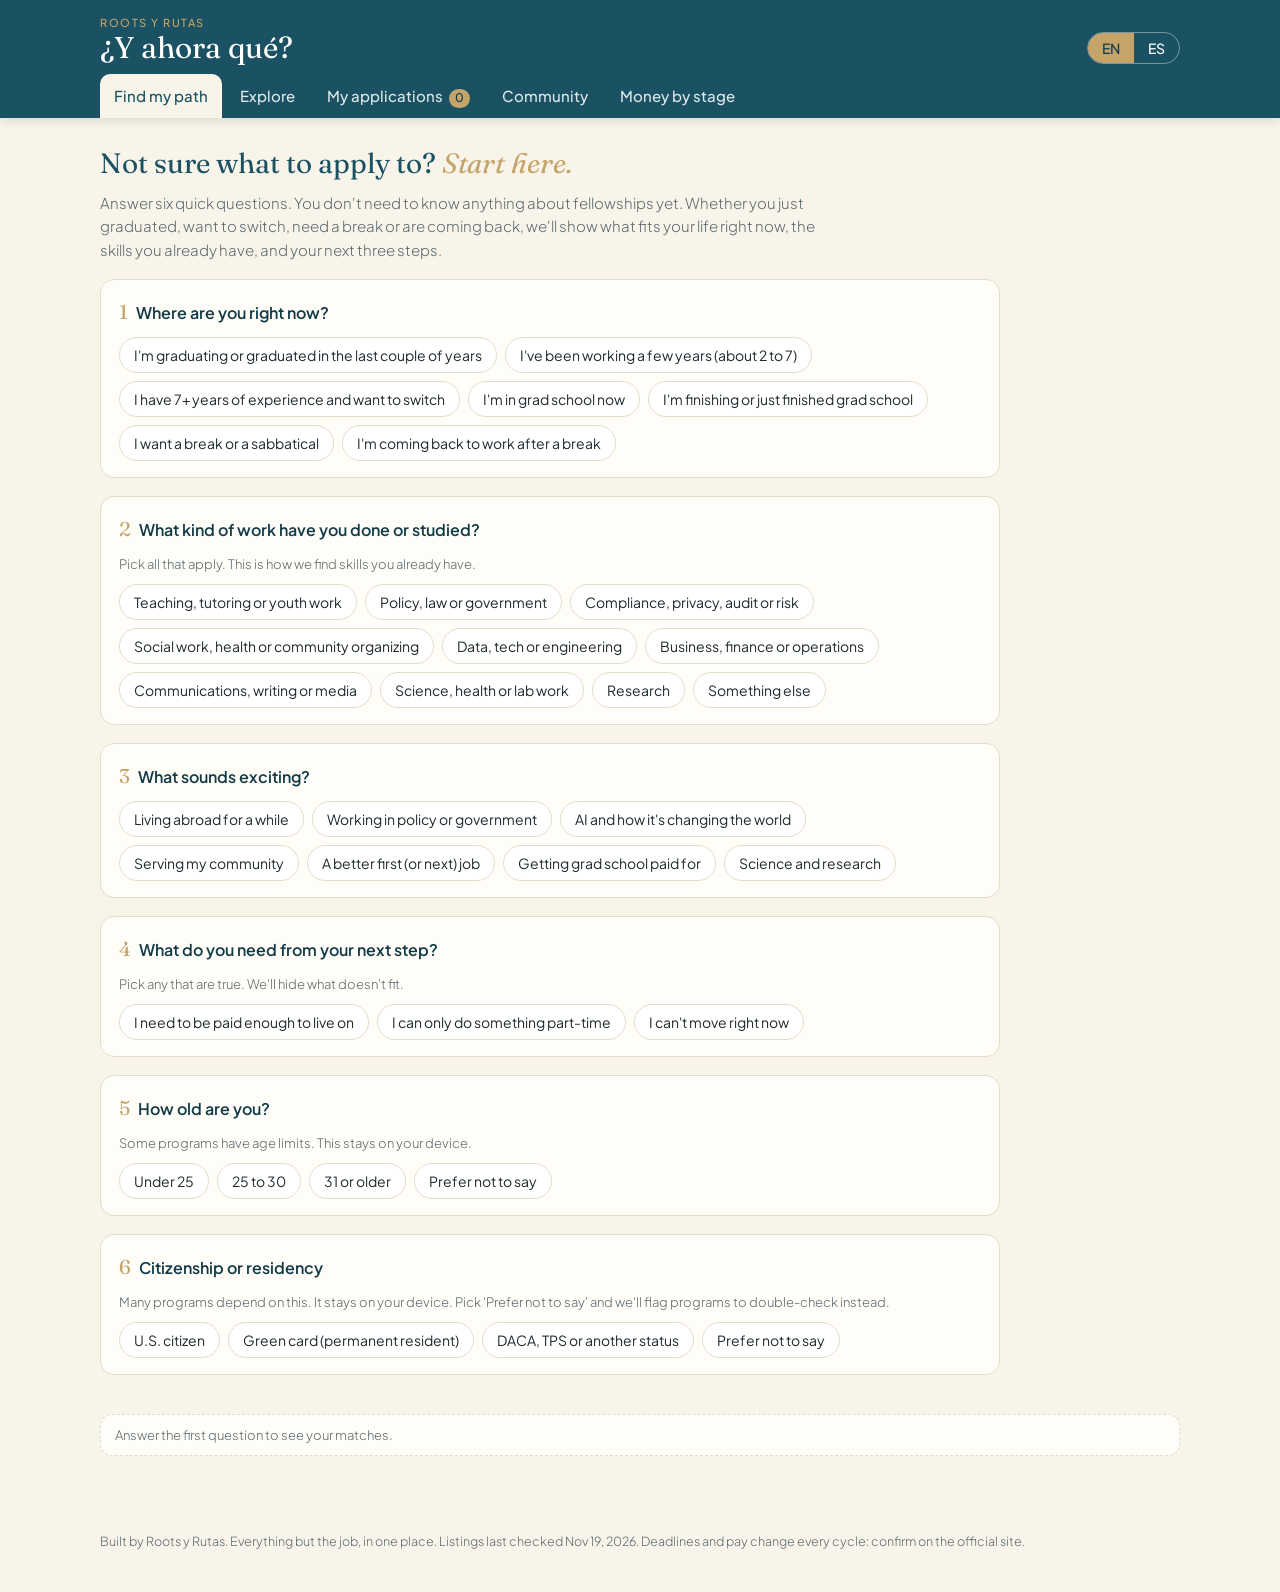
==== commit 29a9ff88: "¿Y ahora qué?: compact rows, new matching, age question, everything-but-jobs framing Co-Authored-By:" ====
--- a/y-ahora-que/index.html
+++ b/y-ahora-que/index.html
@@ -215,6 +215,10 @@
 .rmeta{font-size:12px;color:var(--muted)}
 .glink{font-size:13px;color:var(--teal);text-decoration:underline;text-underline-offset:2px}
 @media (max-width:520px){nav a{padding:10px 10px;font-size:14.5px}.ghead{margin-top:14px}}
+.rgroup{font-family:var(--display);color:var(--teal);font-size:22px;margin:22px 0 4px}
+.linkbtn{background:none;border:0;padding:0;color:var(--teal);text-decoration:underline;font:inherit;cursor:pointer}
+details.row .flag{margin:6px 0 0;font-size:12.5px}
+.rbody .why{margin:0}
 </style>
 </head>
 <body>
@@ -240,7 +244,7 @@
   <section class="view" id="view-path">
     <div class="intro">
       <h2 data-t="pa_title">Not sure what to apply to? <em>Start here.</em></h2>
-      <p data-t="pa_sub">Answer five quick questions. You don't need to know anything about fellowships yet. Whether you just graduated, want to switch, need a break or are coming back, we'll show what fits your life right now, the skills you already have, and your next three steps.</p>
+      <p data-t="pa_sub">Answer six quick questions. You don't need to know anything about fellowships yet. Whether you just graduated, want to switch, need a break or are coming back, we'll show what fits your life right now, the skills you already have, and your next three steps.</p>
     </div>
     <div class="quiz" id="quiz"></div>
     <div class="results" id="results"></div>
@@ -347,9 +351,19 @@
 "st": [
 "new",
 "early",
-"gs"
-],
-"cit": "citizen"
+"gs",
+"gsdone"
+],
+"cit": "citizen",
+"el": [
+"new",
+"early",
+"mid",
+"gs",
+"gsdone",
+"break",
+"return"
+]
 },
 "fulbright-english-teaching-assistant-eta": {
 "i": [
@@ -363,7 +377,16 @@
 "new",
 "early"
 ],
-"cit": "citizen"
+"cit": "citizen",
+"el": [
+"new",
+"early",
+"mid",
+"gs",
+"gsdone",
+"break",
+"return"
+]
 },
 "boren-fellowship-graduate-students": {
 "i": [
@@ -375,9 +398,13 @@
 "fmt": "ft",
 "reloc": 1,
 "st": [
+"gs",
+"gsdone"
+],
+"cit": "citizen",
+"el": [
 "gs"
-],
-"cit": "citizen"
+]
 },
 "jet-programme-japan": {
 "i": [
@@ -391,7 +418,16 @@
 "new",
 "early"
 ],
-"cit": "citizen"
+"cit": "citizen",
+"el": [
+"new",
+"early",
+"mid",
+"gs",
+"gsdone",
+"break",
+"return"
+]
 },
 "teaching-assistant-program-in-france-tap": {
 "i": [
@@ -405,7 +441,17 @@
 "new",
 "early"
 ],
-"cit": "citlpr"
+"cit": "citlpr",
+"el": [
+"new",
+"early",
+"mid",
+"gs",
+"gsdone",
+"break",
+"return"
+],
+"age": 35
 },
 "auxiliares-de-conversaci-n-nalcap-spain": {
 "i": [
@@ -420,7 +466,16 @@
 "early",
 "mid"
 ],
-"cit": "citlpr"
+"cit": "citlpr",
+"el": [
+"new",
+"early",
+"mid",
+"gs",
+"gsdone",
+"break",
+"return"
+]
 },
 "princeton-in-latin-america-pila": {
 "i": [
@@ -433,7 +488,11 @@
 "st": [
 "new"
 ],
-"cit": "citlpr"
+"cit": "citlpr",
+"el": [
+"new",
+"early"
+]
 },
 "luce-scholars-program": {
 "i": [
@@ -447,7 +506,17 @@
 "new",
 "early"
 ],
-"cit": "citlpr"
+"cit": "citlpr",
+"el": [
+"new",
+"early",
+"mid",
+"gs",
+"gsdone",
+"break",
+"return"
+],
+"age": 32
 },
 "peace-corps": {
 "i": [
@@ -463,7 +532,16 @@
 "mid",
 "break"
 ],
-"cit": "citizen"
+"cit": "citizen",
+"el": [
+"new",
+"early",
+"mid",
+"gs",
+"gsdone",
+"break",
+"return"
+]
 },
 "chci-public-policy-fellowship": {
 "i": [
@@ -476,7 +554,11 @@
 "st": [
 "new"
 ],
-"cit": "broad"
+"cit": "broad",
+"el": [
+"new",
+"early"
+]
 },
 "chci-postgraduate-fellowship": {
 "i": [
@@ -487,9 +569,14 @@
 "fmt": "ft",
 "reloc": 1,
 "st": [
-"gs"
-],
-"cit": "broad"
+"gs",
+"gsdone"
+],
+"cit": "broad",
+"el": [
+"gs",
+"gsdone"
+]
 },
 "paul-daisy-soros-fellowships-for-new-ame": {
 "i": [
@@ -501,9 +588,20 @@
 "st": [
 "new",
 "early",
-"gs"
-],
-"cit": "broad"
+"gs",
+"gsdone"
+],
+"cit": "broad",
+"el": [
+"new",
+"early",
+"mid",
+"gs",
+"gsdone",
+"break",
+"return"
+],
+"age": 30
 },
 "coro-fellows-program-in-public-affairs": {
 "i": [
@@ -517,7 +615,13 @@
 "new",
 "early"
 ],
-"cit": "broad"
+"cit": "broad",
+"el": [
+"new",
+"early",
+"gs",
+"gsdone"
+]
 },
 "bill-emerson-national-hunger-fellowship": {
 "i": [
@@ -531,7 +635,13 @@
 "new",
 "early"
 ],
-"cit": "citlpr"
+"cit": "citlpr",
+"el": [
+"new",
+"early",
+"gs",
+"gsdone"
+]
 },
 "americorps-incl-vista": {
 "i": [
@@ -546,7 +656,16 @@
 "early",
 "mid"
 ],
-"cit": "broad"
+"cit": "broad",
+"el": [
+"new",
+"early",
+"mid",
+"gs",
+"gsdone",
+"break",
+"return"
+]
 },
 "rangel-graduate-fellowship": {
 "i": [
@@ -561,7 +680,16 @@
 "new",
 "early"
 ],
-"cit": "citizen"
+"cit": "citizen",
+"el": [
+"new",
+"early",
+"mid",
+"gs",
+"gsdone",
+"break",
+"return"
+]
 },
 "pickering-foreign-affairs-fellowship": {
 "i": [
@@ -576,7 +704,16 @@
 "new",
 "early"
 ],
-"cit": "citizen"
+"cit": "citizen",
+"el": [
+"new",
+"early",
+"mid",
+"gs",
+"gsdone",
+"break",
+"return"
+]
 },
 "coop-careers-fellowship": {
 "i": [
@@ -589,7 +726,11 @@
 "new",
 "early"
 ],
-"cit": "broad"
+"cit": "broad",
+"el": [
+"new",
+"early"
+]
 },
 "dearcc-new-work-foundation": {
 "i": [
@@ -602,7 +743,10 @@
 "st": [
 "new"
 ],
-"cit": "broad"
+"cit": "broad",
+"el": [
+"new"
+]
 },
 "forage-job-simulations": {
 "i": [
@@ -615,7 +759,16 @@
 "new",
 "early"
 ],
-"cit": "broad"
+"cit": "broad",
+"el": [
+"new",
+"early",
+"mid",
+"gs",
+"gsdone",
+"break",
+"return"
+]
 },
 "bluedot-impact-courses-agi-strategy-fron": {
 "i": [
@@ -629,9 +782,19 @@
 "new",
 "early",
 "mid",
-"gs"
-],
-"cit": "broad"
+"gs",
+"gsdone"
+],
+"cit": "broad",
+"el": [
+"new",
+"early",
+"mid",
+"gs",
+"gsdone",
+"break",
+"return"
+]
 },
 "caidp-ai-policy-clinic": {
 "i": [
@@ -645,9 +808,19 @@
 "new",
 "early",
 "mid",
-"gs"
-],
-"cit": "broad"
+"gs",
+"gsdone"
+],
+"cit": "broad",
+"el": [
+"new",
+"early",
+"mid",
+"gs",
+"gsdone",
+"break",
+"return"
+]
 },
 "iaps-ai-policy-fellowship": {
 "i": [
@@ -661,7 +834,14 @@
 "early",
 "mid"
 ],
-"cit": "broad"
+"cit": "broad",
+"el": [
+"early",
+"mid",
+"gsdone",
+"break",
+"return"
+]
 },
 "techcongress-congressional-innovation-fe": {
 "i": [
@@ -673,9 +853,15 @@
 "reloc": 1,
 "st": [
 "early",
-"gs"
-],
-"cit": "citizen"
+"gs",
+"gsdone"
+],
+"cit": "citizen",
+"el": [
+"early",
+"gs",
+"gsdone"
+]
 },
 "horizon-fellowship": {
 "i": [
@@ -689,7 +875,13 @@
 "early",
 "mid"
 ],
-"cit": "citizen"
+"cit": "citizen",
+"el": [
+"early",
+"mid",
+"gsdone",
+"break"
+]
 },
 "u-s-tech-force": {
 "i": [
@@ -703,7 +895,16 @@
 "new",
 "early"
 ],
-"cit": "citizen"
+"cit": "citizen",
+"el": [
+"new",
+"early",
+"mid",
+"gs",
+"gsdone",
+"break",
+"return"
+]
 },
 "arcadia-impact-ai-governance-taskforce": {
 "i": [
@@ -716,7 +917,12 @@
 "st": [
 "mid"
 ],
-"cit": "broad"
+"cit": "broad",
+"el": [
+"mid",
+"break",
+"return"
+]
 },
 "immigrants-rising-scholarship-and-fellow": {
 "i": [
@@ -729,10 +935,20 @@
 "st": [
 "new",
 "early",
-"gs"
-],
-"cit": "broad",
-"dir": 1
+"gs",
+"gsdone"
+],
+"cit": "broad",
+"dir": 1,
+"el": [
+"new",
+"early",
+"mid",
+"gs",
+"gsdone",
+"break",
+"return"
+]
 },
 "80-000-hours-job-board": {
 "i": [
@@ -747,10 +963,20 @@
 "new",
 "early",
 "mid",
-"gs"
-],
-"cit": "broad",
-"dir": 1
+"gs",
+"gsdone"
+],
+"cit": "broad",
+"dir": 1,
+"el": [
+"new",
+"early",
+"mid",
+"gs",
+"gsdone",
+"break",
+"return"
+]
 },
 "80000-hours-career-advising": {
 "i": [
@@ -767,9 +993,19 @@
 "mid",
 "gs",
 "break",
-"return"
-],
-"cit": "broad"
+"return",
+"gsdone"
+],
+"cit": "broad",
+"el": [
+"new",
+"early",
+"mid",
+"gs",
+"gsdone",
+"break",
+"return"
+]
 },
 "successif-ai-career-transition-support": {
 "i": [
@@ -784,7 +1020,12 @@
 "break",
 "return"
 ],
-"cit": "broad"
+"cit": "broad",
+"el": [
+"mid",
+"break",
+"return"
+]
 },
 "rhodes-scholarship-u-s": {
 "i": [
@@ -797,7 +1038,14 @@
 "st": [
 "new"
 ],
-"cit": "citlpr"
+"cit": "citlpr",
+"el": [
+"new",
+"early",
+"gs",
+"gsdone"
+],
+"age": 24
 },
 "marshall-scholarship": {
 "i": [
@@ -811,7 +1059,12 @@
 "new",
 "early"
 ],
-"cit": "citizen"
+"cit": "citizen",
+"el": [
+"new",
+"early",
+"gs"
+]
 },
 "mitchell-scholarship": {
 "i": [
@@ -825,7 +1078,17 @@
 "new",
 "early"
 ],
-"cit": "citizen"
+"cit": "citizen",
+"el": [
+"new",
+"early",
+"mid",
+"gs",
+"gsdone",
+"break",
+"return"
+],
+"age": 29
 },
 "gates-cambridge-scholarship": {
 "i": [
@@ -839,9 +1102,19 @@
 "st": [
 "new",
 "early",
-"gs"
-],
-"cit": "broad"
+"gs",
+"gsdone"
+],
+"cit": "broad",
+"el": [
+"new",
+"early",
+"mid",
+"gs",
+"gsdone",
+"break",
+"return"
+]
 },
 "schwarzman-scholars": {
 "i": [
@@ -856,7 +1129,17 @@
 "new",
 "early"
 ],
-"cit": "broad"
+"cit": "broad",
+"el": [
+"new",
+"early",
+"mid",
+"gs",
+"gsdone",
+"break",
+"return"
+],
+"age": 28
 },
 "yenching-academy-peking-university": {
 "i": [
@@ -870,7 +1153,16 @@
 "new",
 "early"
 ],
-"cit": "broad"
+"cit": "broad",
+"el": [
+"new",
+"early",
+"mid",
+"gs",
+"gsdone",
+"break",
+"return"
+]
 },
 "critical-language-scholarship-cls": {
 "i": [
@@ -881,9 +1173,14 @@
 "reloc": 1,
 "st": [
 "new",
+"gs",
+"gsdone"
+],
+"cit": "citizen",
+"el": [
+"new",
 "gs"
-],
-"cit": "citizen"
+]
 },
 "princeton-in-asia": {
 "i": [
@@ -897,7 +1194,13 @@
 "st": [
 "new"
 ],
-"cit": "broad"
+"cit": "broad",
+"el": [
+"new",
+"early",
+"gs",
+"gsdone"
+]
 },
 "princeton-in-africa": {
 "i": [
@@ -910,7 +1213,12 @@
 "st": [
 "new"
 ],
-"cit": "citlpr"
+"cit": "citlpr",
+"el": [
+"new",
+"early",
+"gsdone"
+]
 },
 "epik-english-program-in-korea": {
 "i": [
@@ -924,7 +1232,16 @@
 "new",
 "early"
 ],
-"cit": "citizen"
+"cit": "citizen",
+"el": [
+"new",
+"early",
+"mid",
+"gs",
+"gsdone",
+"break",
+"return"
+]
 },
 "english-opens-doors-chile": {
 "i": [
@@ -938,7 +1255,16 @@
 "new",
 "early"
 ],
-"cit": "broad"
+"cit": "broad",
+"el": [
+"new",
+"early",
+"mid",
+"gs",
+"gsdone",
+"break",
+"return"
+]
 },
 "u-s-teaching-assistantships-in-austria": {
 "i": [
@@ -951,7 +1277,14 @@
 "st": [
 "new"
 ],
-"cit": "citizen"
+"cit": "citizen",
+"el": [
+"new",
+"early",
+"gs",
+"gsdone"
+],
+"age": 30
 },
 "congress-bundestag-youth-exchange-for-yo": {
 "i": [
@@ -964,7 +1297,13 @@
 "st": [
 "new"
 ],
-"cit": "citlpr"
+"cit": "citlpr",
+"el": [
+"new",
+"early",
+"gs"
+],
+"age": 24
 },
 "daad-study-scholarships-germany": {
 "i": [
@@ -978,9 +1317,16 @@
 "st": [
 "new",
 "early",
-"gs"
-],
-"cit": "citlpr"
+"gs",
+"gsdone"
+],
+"cit": "citlpr",
+"el": [
+"new",
+"early",
+"gs",
+"gsdone"
+]
 },
 "erasmus-mundus-joint-master-s-scholarshi": {
 "i": [
@@ -994,9 +1340,19 @@
 "st": [
 "new",
 "early",
-"gs"
-],
-"cit": "broad"
+"gs",
+"gsdone"
+],
+"cit": "broad",
+"el": [
+"new",
+"early",
+"mid",
+"gs",
+"gsdone",
+"break",
+"return"
+]
 },
 "rotary-peace-fellowship": {
 "i": [
@@ -1013,7 +1369,14 @@
 "mid",
 "break"
 ],
-"cit": "broad"
+"cit": "broad",
+"el": [
+"early",
+"mid",
+"gsdone",
+"break",
+"return"
+]
 },
 "thomas-j-watson-fellowship": {
 "i": [
@@ -1025,7 +1388,10 @@
 "st": [
 "new"
 ],
-"cit": "broad"
+"cit": "broad",
+"el": [
+"new"
+]
 },
 "teach-for-america": {
 "i": [
@@ -1040,7 +1406,16 @@
 "early",
 "mid"
 ],
-"cit": "broad"
+"cit": "broad",
+"el": [
+"new",
+"early",
+"mid",
+"gs",
+"gsdone",
+"break",
+"return"
+]
 },
 "city-year": {
 "i": [
@@ -1052,7 +1427,12 @@
 "st": [
 "new"
 ],
-"cit": "citlpr"
+"cit": "citlpr",
+"el": [
+"new",
+"early"
+],
+"age": 25
 },
 "nyc-urban-fellows": {
 "i": [
@@ -1066,7 +1446,10 @@
 "st": [
 "new"
 ],
-"cit": "broad"
+"cit": "broad",
+"el": [
+"new"
+]
 },
 "nyc-teaching-fellows": {
 "i": [
@@ -1081,7 +1464,16 @@
 "early",
 "mid"
 ],
-"cit": "broad"
+"cit": "broad",
+"el": [
+"new",
+"early",
+"mid",
+"gs",
+"gsdone",
+"break",
+"return"
+]
 },
 "capital-fellows-programs-california": {
 "i": [
@@ -1095,7 +1487,13 @@
 "new",
 "early"
 ],
-"cit": "broad"
+"cit": "broad",
+"el": [
+"new",
+"early",
+"gs",
+"gsdone"
+]
 },
 "mickey-leland-international-hunger-fello": {
 "i": [
@@ -1108,9 +1506,16 @@
 "reloc": 1,
 "st": [
 "early",
-"gs"
-],
-"cit": "citlpr"
+"gs",
+"gsdone"
+],
+"cit": "citlpr",
+"el": [
+"early",
+"mid",
+"gs",
+"gsdone"
+]
 },
 "herbert-scoville-jr-peace-fellowship": {
 "i": [
@@ -1123,7 +1528,13 @@
 "new",
 "early"
 ],
-"cit": "citlpr"
+"cit": "citlpr",
+"el": [
+"new",
+"early",
+"gs",
+"gsdone"
+]
 },
 "echoing-green-fellowship": {
 "i": [
@@ -1136,7 +1547,16 @@
 "early",
 "mid"
 ],
-"cit": "broad"
+"cit": "broad",
+"el": [
+"new",
+"early",
+"mid",
+"gs",
+"gsdone",
+"break",
+"return"
+]
 },
 "hacu-national-internship-program": {
 "i": [
@@ -1148,9 +1568,14 @@
 "reloc": 1,
 "st": [
 "new",
+"gs",
+"gsdone"
+],
+"cit": "citlpr",
+"el": [
+"new",
 "gs"
-],
-"cit": "citlpr"
+]
 },
 "per-scholas": {
 "i": [
@@ -1166,7 +1591,16 @@
 "mid",
 "return"
 ],
-"cit": "broad"
+"cit": "broad",
+"el": [
+"new",
+"early",
+"mid",
+"gs",
+"gsdone",
+"break",
+"return"
+]
 },
 "pursuit": {
 "i": [
@@ -1181,7 +1615,16 @@
 "early",
 "mid"
 ],
-"cit": "broad"
+"cit": "broad",
+"el": [
+"new",
+"early",
+"mid",
+"gs",
+"gsdone",
+"break",
+"return"
+]
 },
 "launchcode": {
 "i": [
@@ -1197,7 +1640,16 @@
 "mid",
 "return"
 ],
-"cit": "broad"
+"cit": "broad",
+"el": [
+"new",
+"early",
+"mid",
+"gs",
+"gsdone",
+"break",
+"return"
+]
 },
 "apprenti": {
 "i": [
@@ -1213,7 +1665,16 @@
 "mid",
 "return"
 ],
-"cit": "broad"
+"cit": "broad",
+"el": [
+"new",
+"early",
+"mid",
+"gs",
+"gsdone",
+"break",
+"return"
+]
 },
 "mlt-mba-prep": {
 "i": [
@@ -1226,7 +1687,10 @@
 "st": [
 "early"
 ],
-"cit": "broad"
+"cit": "broad",
+"el": [
+"early"
+]
 },
 "govai-dc-summer-fellowship": {
 "i": [
@@ -1240,9 +1704,19 @@
 "new",
 "early",
 "mid",
-"gs"
-],
-"cit": "broad"
+"gs",
+"gsdone"
+],
+"cit": "broad",
+"el": [
+"new",
+"early",
+"mid",
+"gs",
+"gsdone",
+"break",
+"return"
+]
 },
 "govai-uk-summer-fellowship": {
 "i": [
@@ -1257,9 +1731,19 @@
 "new",
 "early",
 "mid",
-"gs"
-],
-"cit": "broad"
+"gs",
+"gsdone"
+],
+"cit": "broad",
+"el": [
+"new",
+"early",
+"mid",
+"gs",
+"gsdone",
+"break",
+"return"
+]
 },
 "mats-ml-alignment-theory-scholars": {
 "i": [
@@ -1273,9 +1757,19 @@
 "new",
 "early",
 "mid",
-"gs"
-],
-"cit": "broad"
+"gs",
+"gsdone"
+],
+"cit": "broad",
+"el": [
+"new",
+"early",
+"mid",
+"gs",
+"gsdone",
+"break",
+"return"
+]
 },
 "spar-supervised-program-for-alignment-re": {
 "i": [
@@ -1288,9 +1782,19 @@
 "new",
 "early",
 "mid",
-"gs"
-],
-"cit": "broad"
+"gs",
+"gsdone"
+],
+"cit": "broad",
+"el": [
+"new",
+"early",
+"mid",
+"gs",
+"gsdone",
+"break",
+"return"
+]
 },
 "ai-safety-camp": {
 "i": [
@@ -1303,9 +1807,19 @@
 "new",
 "early",
 "mid",
-"gs"
-],
-"cit": "broad"
+"gs",
+"gsdone"
+],
+"cit": "broad",
+"el": [
+"new",
+"early",
+"mid",
+"gs",
+"gsdone",
+"break",
+"return"
+]
 },
 "era-fellowship-cambridge": {
 "i": [
@@ -1319,9 +1833,19 @@
 "st": [
 "new",
 "early",
-"gs"
-],
-"cit": "broad"
+"gs",
+"gsdone"
+],
+"cit": "broad",
+"el": [
+"new",
+"early",
+"mid",
+"gs",
+"gsdone",
+"break",
+"return"
+]
 },
 "pivotal-research-fellowship": {
 "i": [
@@ -1336,9 +1860,19 @@
 "new",
 "early",
 "mid",
-"gs"
-],
-"cit": "broad"
+"gs",
+"gsdone"
+],
+"cit": "broad",
+"el": [
+"new",
+"early",
+"mid",
+"gs",
+"gsdone",
+"break",
+"return"
+]
 },
 "anthropic-fellows-program": {
 "i": [
@@ -1352,7 +1886,16 @@
 "early",
 "mid"
 ],
-"cit": "broad"
+"cit": "broad",
+"el": [
+"new",
+"early",
+"mid",
+"gs",
+"gsdone",
+"break",
+"return"
+]
 },
 "tarbell-fellowship": {
 "i": [
@@ -1365,7 +1908,14 @@
 "early",
 "mid"
 ],
-"cit": "broad"
+"cit": "broad",
+"el": [
+"early",
+"mid",
+"gsdone",
+"break",
+"return"
+]
 },
 "coefficient-giving-career-development-an": {
 "i": [
@@ -1382,9 +1932,19 @@
 "mid",
 "gs",
 "return",
-"break"
-],
-"cit": "broad"
+"break",
+"gsdone"
+],
+"cit": "broad",
+"el": [
+"new",
+"early",
+"mid",
+"gs",
+"gsdone",
+"break",
+"return"
+]
 },
 "future-of-life-institute-phd-fellowships": {
 "i": [
@@ -1397,9 +1957,17 @@
 "reloc": 1,
 "st": [
 "new",
-"gs"
-],
-"cit": "broad"
+"gs",
+"gsdone"
+],
+"cit": "broad",
+"el": [
+"new",
+"early",
+"mid",
+"gs",
+"gsdone"
+]
 },
 "cais-ai-safety-ethics-and-society-course": {
 "i": [
@@ -1412,9 +1980,19 @@
 "new",
 "early",
 "mid",
-"gs"
-],
-"cit": "broad"
+"gs",
+"gsdone"
+],
+"cit": "broad",
+"el": [
+"new",
+"early",
+"mid",
+"gs",
+"gsdone",
+"break",
+"return"
+]
 },
 "nsf-graduate-research-fellowship-grfp": {
 "i": [
@@ -1426,9 +2004,14 @@
 "reloc": 1,
 "st": [
 "new",
+"gs",
+"gsdone"
+],
+"cit": "citlpr",
+"el": [
+"new",
 "gs"
-],
-"cit": "citlpr"
+]
 },
 "nih-postbaccalaureate-irta": {
 "i": [
@@ -1442,7 +2025,11 @@
 "st": [
 "new"
 ],
-"cit": "citlpr"
+"cit": "citlpr",
+"el": [
+"new",
+"early"
+]
 },
 "nih-department-of-bioethics-postbac-fell": {
 "i": [
@@ -1455,7 +2042,11 @@
 "st": [
 "new"
 ],
-"cit": "citlpr"
+"cit": "citlpr",
+"el": [
+"new",
+"early"
+]
 },
 "nih-graduate-partnerships-program": {
 "i": [
@@ -1466,9 +2057,13 @@
 "fmt": "ft",
 "reloc": 1,
 "st": [
+"gs",
+"gsdone"
+],
+"cit": "citlpr",
+"el": [
 "gs"
-],
-"cit": "citlpr"
+]
 },
 "ndseg-fellowship": {
 "i": [
@@ -1480,9 +2075,14 @@
 "reloc": 1,
 "st": [
 "new",
+"gs",
+"gsdone"
+],
+"cit": "citizen",
+"el": [
+"new",
 "gs"
-],
-"cit": "citizen"
+]
 },
 "hertz-fellowship": {
 "i": [
@@ -1494,9 +2094,14 @@
 "reloc": 1,
 "st": [
 "new",
+"gs",
+"gsdone"
+],
+"cit": "citlpr",
+"el": [
+"new",
 "gs"
-],
-"cit": "citlpr"
+]
 },
 "doe-computational-science-graduate-fello": {
 "i": [
@@ -1509,9 +2114,14 @@
 "reloc": 1,
 "st": [
 "new",
+"gs",
+"gsdone"
+],
+"cit": "citlpr",
+"el": [
+"new",
 "gs"
-],
-"cit": "citlpr"
+]
 },
 "national-physical-science-consortium-nps": {
 "i": [
@@ -1523,9 +2133,14 @@
 "reloc": 1,
 "st": [
 "new",
+"gs",
+"gsdone"
+],
+"cit": "citizen",
+"el": [
+"new",
 "gs"
-],
-"cit": "citizen"
+]
 },
 "gem-fellowship": {
 "i": [
@@ -1539,9 +2154,15 @@
 "st": [
 "new",
 "gs",
-"early"
-],
-"cit": "citlpr"
+"early",
+"gsdone"
+],
+"cit": "citlpr",
+"el": [
+"new",
+"early",
+"gs"
+]
 },
 "churchill-scholarship": {
 "i": [
@@ -1555,7 +2176,10 @@
 "st": [
 "new"
 ],
-"cit": "citizen"
+"cit": "citizen",
+"el": [
+"new"
+]
 },
 "aaas-science-technology-policy-fellowshi": {
 "i": [
@@ -1570,7 +2194,14 @@
 "mid",
 "early"
 ],
-"cit": "citizen"
+"cit": "citizen",
+"el": [
+"gsdone",
+"early",
+"mid",
+"break",
+"return"
+]
 },
 "christine-mirzayan-science-technology-po": {
 "i": [
@@ -1582,9 +2213,15 @@
 "reloc": 1,
 "st": [
 "gs",
+"early",
+"gsdone"
+],
+"cit": "broad",
+"el": [
+"gs",
+"gsdone",
 "early"
-],
-"cit": "broad"
+]
 },
 "sea-grant-knauss-marine-policy-fellowshi": {
 "i": [
@@ -1596,9 +2233,14 @@
 "reloc": 1,
 "st": [
 "gs",
-"early"
-],
-"cit": "citizen"
+"early",
+"gsdone"
+],
+"cit": "citizen",
+"el": [
+"gs",
+"gsdone"
+]
 },
 "orise-research-opportunities": {
 "i": [
@@ -1612,9 +2254,19 @@
 "new",
 "early",
 "mid",
-"gs"
-],
-"cit": "citlpr"
+"gs",
+"gsdone"
+],
+"cit": "citlpr",
+"el": [
+"new",
+"early",
+"mid",
+"gs",
+"gsdone",
+"break",
+"return"
+]
 },
 "hispanic-scholarship-fund": {
 "i": [
@@ -1625,9 +2277,14 @@
 "reloc": 0,
 "st": [
 "new",
+"gs",
+"gsdone"
+],
+"cit": "broad",
+"el": [
+"new",
 "gs"
-],
-"cit": "broad"
+]
 },
 "point-foundation-scholarship": {
 "i": [
@@ -1638,9 +2295,14 @@
 "reloc": 0,
 "st": [
 "new",
+"gs",
+"gsdone"
+],
+"cit": "broad",
+"el": [
+"new",
 "gs"
-],
-"cit": "broad"
+]
 },
 "the-consortium-for-graduate-study-in-man": {
 "i": [
@@ -1653,7 +2315,13 @@
 "st": [
 "early"
 ],
-"cit": "citlpr"
+"cit": "citlpr",
+"el": [
+"early",
+"mid",
+"break",
+"return"
+]
 },
 "toigo-foundation-mba-fellowship": {
 "i": [
@@ -1665,9 +2333,15 @@
 "reloc": 0,
 "st": [
 "early",
+"gs",
+"gsdone"
+],
+"cit": "citlpr",
+"el": [
+"early",
+"mid",
 "gs"
-],
-"cit": "citlpr"
+]
 },
 "alpfa": {
 "i": [
@@ -1682,7 +2356,16 @@
 "early",
 "mid"
 ],
-"cit": "broad"
+"cit": "broad",
+"el": [
+"new",
+"early",
+"mid",
+"gs",
+"gsdone",
+"break",
+"return"
+]
 },
 "shpe-society-of-hispanic-professional-en": {
 "i": [
@@ -1697,9 +2380,19 @@
 "new",
 "early",
 "mid",
-"gs"
-],
-"cit": "broad"
+"gs",
+"gsdone"
+],
+"cit": "broad",
+"el": [
+"new",
+"early",
+"mid",
+"gs",
+"gsdone",
+"break",
+"return"
+]
 },
 "sacnas": {
 "i": [
@@ -1713,9 +2406,19 @@
 "new",
 "early",
 "mid",
-"gs"
-],
-"cit": "broad"
+"gs",
+"gsdone"
+],
+"cit": "broad",
+"el": [
+"new",
+"early",
+"mid",
+"gs",
+"gsdone",
+"break",
+"return"
+]
 },
 "prospanica": {
 "i": [
@@ -1730,7 +2433,13 @@
 "early",
 "mid"
 ],
-"cit": "broad"
+"cit": "broad",
+"el": [
+"early",
+"mid",
+"gs",
+"return"
+]
 },
 "latinas-in-tech": {
 "i": [
@@ -1746,7 +2455,16 @@
 "early",
 "mid"
 ],
-"cit": "broad"
+"cit": "broad",
+"el": [
+"new",
+"early",
+"mid",
+"gs",
+"gsdone",
+"break",
+"return"
+]
 },
 "knight-hennessy-scholars-stanford": {
 "i": [
@@ -1761,7 +2479,13 @@
 "new",
 "early"
 ],
-"cit": "broad"
+"cit": "broad",
+"el": [
+"new",
+"early",
+"gs",
+"gsdone"
+]
 },
 "year-up-united": {
 "i": [
@@ -1774,7 +2498,14 @@
 "new",
 "return"
 ],
-"cit": "broad"
+"cit": "broad",
+"el": [
+"new",
+"early",
+"break",
+"return"
+],
+"age": 29
 },
 "thedream-us-scholarship": {
 "i": [
@@ -1786,7 +2517,10 @@
 "st": [
 "new"
 ],
-"cit": "broad"
+"cit": "broad",
+"el": [
+"new"
+]
 },
 "high-impact-professionals": {
 "i": [
@@ -1803,7 +2537,13 @@
 "break",
 "return"
 ],
-"cit": "broad"
+"cit": "broad",
+"el": [
+"early",
+"mid",
+"break",
+"return"
+]
 },
 "profellow-directory": {
 "i": [
@@ -1818,10 +2558,20 @@
 "new",
 "early",
 "mid",
-"gs"
-],
-"cit": "broad",
-"dir": 1
+"gs",
+"gsdone"
+],
+"cit": "broad",
+"dir": 1,
+"el": [
+"new",
+"early",
+"mid",
+"gs",
+"gsdone",
+"break",
+"return"
+]
 },
 "ai-safety-opportunities-board-aisafety-c": {
 "i": [
@@ -1834,10 +2584,20 @@
 "new",
 "early",
 "mid",
-"gs"
-],
-"cit": "broad",
-"dir": 1
+"gs",
+"gsdone"
+],
+"cit": "broad",
+"dir": 1,
+"el": [
+"new",
+"early",
+"mid",
+"gs",
+"gsdone",
+"break",
+"return"
+]
 },
 "fulbright-distinguished-awards-in-teachin": {
 "i": [
@@ -1851,7 +2611,12 @@
 "mid",
 "early"
 ],
-"cit": "citizen"
+"cit": "citizen",
+"el": [
+"early",
+"mid",
+"break"
+]
 },
 "fulbright-teachers-for-global-classrooms": {
 "i": [
@@ -1865,7 +2630,12 @@
 "mid",
 "early"
 ],
-"cit": "citizen"
+"cit": "citizen",
+"el": [
+"early",
+"mid",
+"break"
+]
 },
 "fulbright-leaders-for-global-schools-lgs": {
 "i": [
@@ -1879,7 +2649,11 @@
 "st": [
 "mid"
 ],
-"cit": "citizen"
+"cit": "citizen",
+"el": [
+"mid",
+"break"
+]
 },
 "fulbright-teaching-excellence-and-achieve": {
 "i": [
@@ -1893,7 +2667,12 @@
 "early"
 ],
 "cit": "broad",
-"dir": 1
+"dir": 1,
+"el": [
+"early",
+"mid",
+"break"
+]
 },
 "fulbright-distinguished-awards-in-teach-i": {
 "i": [
@@ -1907,7 +2686,12 @@
 "early"
 ],
 "cit": "broad",
-"dir": 1
+"dir": 1,
+"el": [
+"early",
+"mid",
+"break"
+]
 },
 "path-forward-returnship-matcher": {
 "i": [
@@ -1922,7 +2706,10 @@
 "return"
 ],
 "cit": "broad",
-"dir": 1
+"dir": 1,
+"el": [
+"return"
+]
 },
 "irelaunch-return-to-work-programs": {
 "i": [
@@ -1937,7 +2724,10 @@
 "return"
 ],
 "cit": "broad",
-"dir": 1
+"dir": 1,
+"el": [
+"return"
+]
 },
 "nycedc-rebuilding-futures-returnship": {
 "i": [
@@ -1951,7 +2741,10 @@
 "mid",
 "return"
 ],
-"cit": "broad"
+"cit": "broad",
+"el": [
+"return"
+]
 },
 "goldman-sachs-returnship": {
 "i": [
@@ -1964,7 +2757,10 @@
 "mid",
 "return"
 ],
-"cit": "broad"
+"cit": "broad",
+"el": [
+"return"
+]
 },
 "fulbright-specialist-program": {
 "i": [
@@ -1978,7 +2774,12 @@
 "break",
 "mid"
 ],
-"cit": "citizen"
+"cit": "citizen",
+"el": [
+"mid",
+"break",
+"return"
+]
 },
 "fulbright-finland-mid-career-professiona": {
 "i": [
@@ -1992,7 +2793,11 @@
 "break",
 "mid"
 ],
-"cit": "citizen"
+"cit": "citizen",
+"el": [
+"mid",
+"break"
+]
 },
 "eisenhower-fellowships-usa-program": {
 "i": [
@@ -2006,7 +2811,11 @@
 "break",
 "mid"
 ],
-"cit": "citizen"
+"cit": "citizen",
+"el": [
+"mid",
+"break"
+]
 },
 "nalcap-auxiliares-de-conversacion-spain": {
 "i": [
@@ -2022,7 +2831,16 @@
 "mid",
 "break"
 ],
-"cit": "citizen"
+"cit": "citizen",
+"el": [
+"new",
+"early",
+"mid",
+"gs",
+"gsdone",
+"break",
+"return"
+]
 },
 "holapueblo-rural-spain": {
 "i": [
@@ -2036,7 +2854,16 @@
 "mid",
 "break"
 ],
-"cit": "broad"
+"cit": "broad",
+"el": [
+"new",
+"early",
+"mid",
+"gs",
+"gsdone",
+"break",
+"return"
+]
 },
 "proyecto-arraigo-rural-spain": {
 "i": [
@@ -2050,7 +2877,16 @@
 "mid",
 "break"
 ],
-"cit": "broad"
+"cit": "broad",
+"el": [
+"new",
+"early",
+"mid",
+"gs",
+"gsdone",
+"break",
+"return"
+]
 },
 "spain-digital-nomad-visa": {
 "i": [
@@ -2065,7 +2901,16 @@
 "break"
 ],
 "cit": "broad",
-"dir": 1
+"dir": 1,
+"el": [
+"new",
+"early",
+"mid",
+"gs",
+"gsdone",
+"break",
+"return"
+]
 },
 "americorps-vista": {
 "i": [
@@ -2080,7 +2925,16 @@
 "early",
 "break"
 ],
-"cit": "citlpr"
+"cit": "citlpr",
+"el": [
+"new",
+"early",
+"mid",
+"gs",
+"gsdone",
+"break",
+"return"
+]
 },
 "americorps-nccc": {
 "i": [
@@ -2092,7 +2946,12 @@
 "st": [
 "new"
 ],
-"cit": "citlpr"
+"cit": "citlpr",
+"el": [
+"new",
+"early"
+],
+"age": 26
 },
 "americorps-state-and-national": {
 "i": [
@@ -2109,7 +2968,16 @@
 "break",
 "return"
 ],
-"cit": "citlpr"
+"cit": "citlpr",
+"el": [
+"new",
+"early",
+"mid",
+"gs",
+"gsdone",
+"break",
+"return"
+]
 },
 "white-house-fellows": {
 "i": [
@@ -2123,7 +2991,13 @@
 "mid",
 "early"
 ],
-"cit": "citizen"
+"cit": "citizen",
+"el": [
+"early",
+"mid",
+"gsdone",
+"break"
+]
 },
 "lead-for-america-american-connection-cor": {
 "i": [
@@ -2137,7 +3011,16 @@
 "new",
 "early"
 ],
-"cit": "citlpr"
+"cit": "citlpr",
+"el": [
+"new",
+"early",
+"mid",
+"gs",
+"gsdone",
+"break",
+"return"
+]
 },
 "faspe-fellowships": {
 "i": [
@@ -2146,14 +3029,21 @@
 "grad"
 ],
 "paid": 1,
-"fmt": "sp",
-"reloc": 0,
-"st": [
-"early",
-"gs",
-"new"
-],
-"cit": "broad"
+"fmt": "ft",
+"reloc": 1,
+"st": [
+"early",
+"gs",
+"new",
+"gsdone"
+],
+"cit": "broad",
+"el": [
+"new",
+"early",
+"gs",
+"gsdone"
+]
 },
 "aaas-mass-media-science-engineering-fell": {
 "i": [
@@ -2165,9 +3055,14 @@
 "reloc": 1,
 "st": [
 "gs",
-"new"
-],
-"cit": "broad"
+"new",
+"gsdone"
+],
+"cit": "broad",
+"el": [
+"new",
+"gs"
+]
 },
 "knight-science-journalism-fellowship-mit": {
 "i": [
@@ -2182,7 +3077,13 @@
 "early",
 "break"
 ],
-"cit": "broad"
+"cit": "broad",
+"el": [
+"early",
+"mid",
+"break",
+"return"
+]
 },
 "foodcorps": {
 "i": [
@@ -2196,7 +3097,16 @@
 "new",
 "early"
 ],
-"cit": "citlpr"
+"cit": "citlpr",
+"el": [
+"new",
+"early",
+"mid",
+"gs",
+"gsdone",
+"break",
+"return"
+]
 },
 "australia-work-and-holiday-visa-462": {
 "i": [
@@ -2211,7 +3121,17 @@
 "early",
 "break"
 ],
-"cit": "citizen"
+"cit": "citizen",
+"el": [
+"new",
+"early",
+"mid",
+"gs",
+"gsdone",
+"break",
+"return"
+],
+"age": 30
 },
 "new-zealand-usa-working-holiday-visa": {
 "i": [
@@ -2226,7 +3146,17 @@
 "early",
 "break"
 ],
-"cit": "citizen"
+"cit": "citizen",
+"el": [
+"new",
+"early",
+"mid",
+"gs",
+"gsdone",
+"break",
+"return"
+],
+"age": 30
 },
 "ireland-working-holiday-authorisation": {
 "i": [
@@ -2239,7 +3169,12 @@
 "st": [
 "new"
 ],
-"cit": "citizen"
+"cit": "citizen",
+"el": [
+"new",
+"gs",
+"gsdone"
+]
 },
 "korea-working-holiday-for-us-students": {
 "i": [
@@ -2252,7 +3187,12 @@
 "st": [
 "new"
 ],
-"cit": "citizen"
+"cit": "citizen",
+"el": [
+"new",
+"gs",
+"gsdone"
+]
 },
 "global-korea-scholarship-graduate": {
 "i": [
@@ -2265,9 +3205,19 @@
 "st": [
 "new",
 "early",
-"gs"
-],
-"cit": "citizen"
+"gs",
+"gsdone"
+],
+"cit": "citizen",
+"el": [
+"new",
+"early",
+"mid",
+"gs",
+"gsdone",
+"break",
+"return"
+]
 },
 "mext-research-student-scholarship-japan": {
 "i": [
@@ -2281,9 +3231,20 @@
 "st": [
 "new",
 "early",
-"gs"
-],
-"cit": "citizen"
+"gs",
+"gsdone"
+],
+"cit": "citizen",
+"el": [
+"new",
+"early",
+"mid",
+"gs",
+"gsdone",
+"break",
+"return"
+],
+"age": 34
 },
 "huayu-enrichment-scholarship-taiwan": {
 "i": [
@@ -2297,7 +3258,16 @@
 "early",
 "break"
 ],
-"cit": "citizen"
+"cit": "citizen",
+"el": [
+"new",
+"early",
+"mid",
+"gs",
+"gsdone",
+"break",
+"return"
+]
 },
 "jpmorganchase-reentry-program": {
 "i": [
@@ -2310,7 +3280,10 @@
 "return",
 "mid"
 ],
-"cit": "broad"
+"cit": "broad",
+"el": [
+"return"
+]
 },
 "techqueria": {
 "i": [
@@ -2327,7 +3300,16 @@
 "mid",
 "return"
 ],
-"cit": "broad"
+"cit": "broad",
+"el": [
+"new",
+"early",
+"mid",
+"gs",
+"gsdone",
+"break",
+"return"
+]
 },
 "latinx-in-ai-lxai": {
 "i": [
@@ -2342,9 +3324,19 @@
 "new",
 "early",
 "mid",
-"gs"
-],
-"cit": "broad"
+"gs",
+"gsdone"
+],
+"cit": "broad",
+"el": [
+"new",
+"early",
+"mid",
+"gs",
+"gsdone",
+"break",
+"return"
+]
 },
 "mujeres-de-hace": {
 "i": [
@@ -2358,7 +3350,12 @@
 "early",
 "mid"
 ],
-"cit": "broad"
+"cit": "broad",
+"el": [
+"early",
+"mid",
+"return"
+]
 },
 "chci-congressional-internship-program": {
 "i": [
@@ -2371,7 +3368,10 @@
 "st": [
 "new"
 ],
-"cit": "broad"
+"cit": "broad",
+"el": [
+"new"
+]
 },
 "chli-global-leaders-internship": {
 "i": [
@@ -2384,7 +3384,10 @@
 "st": [
 "new"
 ],
-"cit": "broad"
+"cit": "broad",
+"el": [
+"new"
+]
 },
 "forte-fellows-mba": {
 "i": [
@@ -2397,9 +3400,17 @@
 "st": [
 "early",
 "mid",
-"gs"
-],
-"cit": "broad"
+"gs",
+"gsdone"
+],
+"cit": "broad",
+"el": [
+"early",
+"mid",
+"gs",
+"break",
+"return"
+]
 },
 "reaching-out-mba-fellowship": {
 "i": [
@@ -2412,9 +3423,15 @@
 "st": [
 "early",
 "mid",
+"gs",
+"gsdone"
+],
+"cit": "broad",
+"el": [
+"early",
+"mid",
 "gs"
-],
-"cit": "broad"
+]
 },
 "ppia-junior-summer-institute": {
 "i": [
@@ -2427,7 +3444,10 @@
 "st": [
 "new"
 ],
-"cit": "broad"
+"cit": "broad",
+"el": [
+"new"
+]
 },
 "amazon-returnships": {
 "i": [
@@ -2440,7 +3460,10 @@
 "return",
 "mid"
 ],
-"cit": "broad"
+"cit": "broad",
+"el": [
+"return"
+]
 },
 "dell-career-restart": {
 "i": [
@@ -2453,7 +3476,10 @@
 "return",
 "mid"
 ],
-"cit": "broad"
+"cit": "broad",
+"el": [
+"return"
+]
 }
 };
 
@@ -2499,7 +3525,8 @@
    ["new","I'm graduating or graduated in the last couple of years","Me estoy graduando o me gradué hace poco"],
    ["early","I've been working a few years (about 2 to 7)","Llevo unos años trabajando (de 2 a 7, más o menos)"],
    ["mid","I have 7+ years of experience and want to switch","Tengo más de 7 años de experiencia y quiero cambiar"],
-   ["gs","I'm in grad school or about to start","Estoy en un posgrado o por empezar"],
+   ["gs","I'm in grad school now","Estoy en un posgrado ahora"],
+   ["gsdone","I'm finishing or just finished grad school","Estoy terminando o acabo de terminar un posgrado"],
    ["break","I want a break or a sabbatical","Quiero una pausa o un sabático"],
    ["return","I'm coming back to work after a break","Estoy regresando a trabajar después de una pausa"]]},
  {k:"bg",multi:true,en:"What kind of work have you done or studied?",es:"¿Qué tipo de trabajo has hecho o estudiado?",hint:{en:"Pick all that apply. This is how we find skills you already have.",es:"Escoge todo lo que aplique. Así encontramos las destrezas que ya tienes."},opts:[
@@ -2525,6 +3552,8 @@
    ["pay","I need to be paid enough to live on","Necesito que me paguen lo suficiente para vivir"],
    ["pt","I can only do something part-time","Solo puedo hacer algo a medio tiempo"],
    ["stay","I can't move right now","No me puedo mudar ahora"]]},
+ {k:"age",multi:false,en:"How old are you?",es:"¿Qué edad tienes?",hint:{en:"Some programs have age limits. This stays on your device.",es:"Algunos programas tienen límite de edad. Esto se queda en tu aparato."},opts:[
+   ["u25","Under 25","Menos de 25"],["a25","25 to 30","De 25 a 30"],["o30","31 or older","31 o más"],["skip","Prefer not to say","Prefiero no decir"]]},
  {k:"cit",multi:false,en:"Citizenship or residency",es:"Ciudadanía o residencia",hint:{en:"Many programs depend on this. It stays on your device. Pick 'Prefer not to say' and we'll flag programs to double-check instead.",es:"Muchos programas dependen de esto. Se queda en tu aparato. Si prefieres no decir, te marcamos los programas que debes revisar."},opts:[
    ["citizen","U.S. citizen","Ciudadano/a de EE.UU."],
    ["lpr","Green card (permanent resident)","Residente permanente (green card)"],
@@ -2532,30 +3561,30 @@
    ["skip","Prefer not to say","Prefiero no decir"]]}
 ];
 const SKILLS = {
- teach:{en:["Running cohorts and trainings","AI literacy educator, field-building programs (like BlueDot facilitators)"],es:["Dirigir grupos y talleres","Educador/a sobre inteligencia artificial, programas de formación"]},
- policy:{en:["Reading and writing policy","AI policy analyst, tech staff in Congress, think tank research"],es:["Leer y escribir política pública","Analista de políticas de IA, personal de tecnología en el Congreso, centros de investigación"]},
- compliance:{en:["Assessing risk and checking evidence","AI governance, AI audit and risk assessment, responsible AI programs"],es:["Evaluar riesgos y revisar evidencia","Gobernanza de IA, auditoría de IA, programas de IA responsable"]},
- community:{en:["Knowing how systems affect real people","AI impact research, community engagement, trust and safety"],es:["Saber cómo los sistemas afectan a la gente","Investigación del impacto de la IA, trabajo comunitario, seguridad en plataformas"]},
- tech:{en:["Working with data and systems","AI evaluations, government tech roles, technical fellowships"],es:["Trabajar con datos y sistemas","Evaluaciones de IA, tecnología en el gobierno, becas técnicas"]},
- biz:{en:["Keeping organizations running","Operations, grants and program management at AI safety organizations"],es:["Mantener organizaciones funcionando","Operaciones, subvenciones y manejo de programas en organizaciones de seguridad de IA"]},
- comms:{en:["Explaining hard things simply","AI policy communications, explaining AI to the public"],es:["Explicar cosas difíciles de forma sencilla","Comunicaciones sobre políticas de IA, explicar la IA al público"]},
- science:{en:["Careful methods and working with evidence","Science policy fellowships, AI evaluations, biosecurity and health research"],es:["Métodos cuidadosos y trabajo con evidencia","Becas de política científica, evaluaciones de IA, investigación en salud y bioseguridad"]},
- other:{en:["What you've already done counts","Many AI and policy programs want people from every field. Your story is part of the application."],es:["Lo que ya has hecho cuenta","Muchos programas de IA y política pública buscan gente de todos los campos. Tu historia es parte de la solicitud."]},
- research:{en:["Finding and weighing evidence","AI policy and impact research, threat research"],es:["Buscar y evaluar evidencia","Investigación de políticas e impacto de la IA"]}
+ teach:{en:["Explaining things and running a room","Teaching abroad (Fulbright ETA, JET, EPIK, TAPIF), service years, education and training roles"],es:["Explicar cosas y manejar un grupo","Enseñar en el extranjero (Fulbright ETA, JET, EPIK, TAPIF), años de servicio, trabajos de educación y capacitación"]},
+ policy:{en:["Reading and writing policy","Public policy fellowships (CHCI, Coro, Urban Fellows), Congress and government programs, foreign affairs fellowships"],es:["Leer y escribir política pública","Becas de política pública (CHCI, Coro, Urban Fellows), programas en el Congreso y el gobierno, becas de asuntos exteriores"]},
+ compliance:{en:["Assessing risk and checking evidence","Government and tech fellowships, AI governance and audit programs, MBA and policy school funding"],es:["Evaluar riesgos y revisar evidencia","Becas en gobierno y tecnología, gobernanza y auditoría de IA, fondos para MBA y escuelas de política pública"]},
+ community:{en:["Knowing how systems affect real people","Service years (AmeriCorps, Peace Corps, FoodCorps), hunger and peace fellowships, social impact funding"],es:["Saber cómo los sistemas afectan a la gente","Años de servicio (AmeriCorps, Peace Corps, FoodCorps), becas sobre hambre y paz, fondos de impacto social"]},
+ tech:{en:["Working with data and systems","Tech training with pay (Pursuit, Per Scholas), tech fellowships in government, research programs"],es:["Trabajar con datos y sistemas","Capacitación en tecnología con pago (Pursuit, Per Scholas), becas de tecnología en el gobierno, programas de investigación"]},
+ biz:{en:["Keeping organizations running","MBA funding (Consortium, Forté, Toigo), leadership programs, returnships"],es:["Mantener organizaciones funcionando","Fondos para MBA (Consortium, Forté, Toigo), programas de liderazgo, programas para regresar al trabajo"]},
+ comms:{en:["Explaining hard things simply","Journalism fellowships (Tarbell, Knight, AAAS Mass Media), teaching abroad, communications roles in public service"],es:["Explicar cosas difíciles de forma sencilla","Becas de periodismo (Tarbell, Knight, AAAS Mass Media), enseñar en el extranjero, comunicaciones en servicio público"]},
+ science:{en:["Careful methods and working with evidence","Research funding (NSF GRFP, NIH, ORISE), science policy fellowships, study abroad scholarships"],es:["Métodos cuidadosos y trabajo con evidencia","Fondos de investigación (NSF GRFP, NIH, ORISE), becas de política científica, becas para estudiar afuera"]},
+ research:{en:["Finding and weighing evidence","Research fellowships, think tank programs, funded master's and PhDs abroad"],es:["Buscar y evaluar evidencia","Becas de investigación, programas en centros de estudio, maestrías y doctorados pagados en el extranjero"]},
+ other:{en:["What you've already done counts","Most programs here want people from every field. Your story is part of the application."],es:["Lo que ya has hecho cuenta","La mayoría de estos programas buscan gente de todos los campos. Tu historia es parte de la solicitud."]}
 };
-let answers = {stage:null,bg:[],int:[],need:[],cit:null};
+let answers = {stage:null,bg:[],int:[],need:[],age:null,cit:null};
 try{ const s=JSON.parse(localStorage.getItem("yaq_answers")||"null"); if(s) answers={...answers,...s}; }catch(e){}
 
 const T = {
- en:{nav_path:"Find my path",pa_title:"Not sure what to apply to? <em>Start here.</em>",pa_sub:"Answer five quick questions. You don't need to know anything about fellowships yet. Whether you just graduated, want to switch, need a break or are coming back, we'll show what fits your life right now, the skills you already have, and your next three steps.",
+ en:{nav_path:"Find my path",pa_title:"Not sure what to apply to? <em>Start here.</em>",pa_sub:"Answer six quick questions. You don't need to know anything about fellowships yet. Whether you just graduated, want to switch, need a break or are coming back, we'll show what fits your life right now, the skills you already have, and your next three steps.",
   lib_title:"Free, trusted <em>resources</em>",lib_sub:"Official tools and free help, most of them in Spanish too. Start here before paying anyone for advice. Paid options are marked.",
   r_title:"Your best fits right now",r_empty:"Answer the first question to see your matches.",r_none:"Nothing fits every answer yet. Try unchecking one of your needs.",
-  r_skills:"Skills you already bring",r_skills_sub:"What your background already gives you, and where it leads in AI and public-interest work:",
+  r_skills:"Skills you already bring",r_skills_sub:"What your background already gives you, and where it can take you:",
   r_steps:"Your next three steps",r_money:"Your money guide",r_reset:"Start over",r_plan:"Write my personal plan",r_planning:"Writing your plan…",
   w_int:"Fits what excites you",w_stage:"Right for your stage",w_paid:"Paid",w_pt:"Part-time",w_remote:"No move needed",w_open:"Open now",w_soon:"Deadline soon",w_cit:"Matches your status",
-  flag_cit:"Check eligibility: this one is for U.S. citizens only.",flag_lpr:"Check eligibility: citizens or permanent residents only.",
-  s_learn:"Learn the basics (about 2 hours)",s_apply:"Apply next",s_talk:"Talk to someone who's done it",s_talk_p:"Ask a past fellow in Community, or get free advice from 80,000 Hours' AI career advisor.",
-  s_mid:"Get transition support built for experienced people: Successif or Arcadia's part-time taskforce.",
+  flag_cit:"Check eligibility: this one is for U.S. citizens only.",flag_age:"This one has an age limit. Check it before you apply.",r_now:"Apply now",r_later:"Plan for the next round",r_later_sub:"These are closed or not open yet. Save them so you're ready when they open.",r_count:n=>`${n} programs fit your answers.`,r_all:"See all in Explore",r_match:n=>`Showing your ${n} quiz matches`,r_clear:"Show everything",s_learn_p:"Read the eligibility page for your top match,",s_ai:"Curious about AI? Try the free 2-hour course from",flag_lpr:"Check eligibility: citizens or permanent residents only.",
+  s_learn:"Do this first (15 minutes)",s_apply:"Apply next",s_talk:"Talk to someone who's done it",s_talk_p:"Ask a past fellow in Community, or email your college's fellowships or career office. Most still help alumni for free.",
+  s_mid:"Get support built for experienced people: High Impact Professionals or Successif, or a past fellow in Community.",
   tracked_btn:"Track",nav_explore:"Explore",nav_tracker:"My applications",nav_community:"Community",nav_money:"Money by stage",aig_t:"Using AI on applications",aig_b:"<ul><li><b>Usually OK:</b> brainstorming ideas, checking grammar, and practicing interview questions.</li><li><b>Usually not OK:</b> having AI write or rewrite your essays, or using AI during an interview.</li><li><b>Watch out:</b> AI can invent facts about you, and what you paste into it may not stay private.</li><li>When a program publishes its own AI rule, you'll see it when you open that listing. When in doubt, ask yourself: would it be OK to ask a mentor to do this for me?</li></ul>",prv_t:"Our privacy promise",prv_b:"Your quiz answers, including citizenship or residency, never leave your device. We don't ask for your status on any server, we don't sell your information, and we don't use tracking ads. You can clear everything with the reset button on the quiz.",co_soon:"Public profiles are coming soon. For now, these examples show what they will look like.",
   ex_title:"Everything you can apply to <em>that isn't a job.</em>",ex_sub:"Fellowships, paid programs, teaching and living abroad, school funding, sabbaticals and return-to-work programs, all in one place and picked for first-gens. Dates last checked Nov 19, 2026. Always confirm on the official site before you apply.",
   open_now:"Open now or rolling",filters:"Filters",stage_l:"Your stage",today:"Today",ndays:n=>`${n} ${n===1?"day":"days"}`,g_week:"Closing in the next 7 days",g_month:m=>`Due in ${m}`,g_opennd:"Open now, no fixed deadline",g_roll:"Apply any time",g_opening:"Opening soon",g_check:"Check the site for dates",g_closed:"Closed until the next round",c_any:"Any time",c_opens:m=>`Opens ~${m}`,c_next:m=>`Next ~${m}`,c_check:"Check site",c_open:"Open",c_closed:"Closed",q_paid:"Paid",q_us:"U.S. citizens only",none:"Nothing matches yet. Try clearing a filter.",noncit:"Hide U.S.-citizens-only",all_stages:"All stages",all:"All",
@@ -2581,15 +3610,15 @@
   footer:"Built by Roots y Rutas. Everything but the job, in one place. Listings last checked Nov 19, 2026. Deadlines and pay change every cycle: confirm on the official site.",
   added:"Added to My applications",ai_off:"Answers aren't available in this view.",
   default_need:["Resume","Personal statement / essays","Recommendation letters","Transcripts","Interview prep"]},
- es:{nav_path:"Encuentra tu camino",pa_title:"¿No sabes qué solicitar? <em>Empieza aquí.</em>",pa_sub:"Contesta cinco preguntas rápidas. No tienes que saber nada de becas todavía. Ya sea que te acabas de graduar, quieres cambiar de carrera, necesitas una pausa o vas a regresar al trabajo, te mostramos lo que encaja con tu vida ahora, las destrezas que ya tienes y tus próximos tres pasos.",
+ es:{nav_path:"Encuentra tu camino",pa_title:"¿No sabes qué solicitar? <em>Empieza aquí.</em>",pa_sub:"Contesta seis preguntas rápidas. No tienes que saber nada de becas todavía. Ya sea que te acabas de graduar, quieres cambiar de carrera, necesitas una pausa o vas a regresar al trabajo, te mostramos lo que encaja con tu vida ahora, las destrezas que ya tienes y tus próximos tres pasos.",
   lib_title:"Recursos <em>gratis y confiables</em>",lib_sub:"Herramientas oficiales y ayuda gratis, casi todas también en español. Empieza aquí antes de pagarle a alguien por consejos. Las opciones de pago están marcadas.",
   r_title:"Lo que mejor te queda ahora",r_empty:"Contesta la primera pregunta para ver tus opciones.",r_none:"Nada encaja con todas tus respuestas todavía. Prueba quitando una de tus necesidades.",
-  r_skills:"Destrezas que ya tienes",r_skills_sub:"Lo que tu experiencia ya te da, y a dónde te puede llevar en inteligencia artificial y trabajo de interés público:",
+  r_skills:"Destrezas que ya tienes",r_skills_sub:"Lo que tu experiencia ya te da, y a dónde te puede llevar:",
   r_steps:"Tus próximos tres pasos",r_money:"Tu guía de dinero",r_reset:"Empezar de nuevo",r_plan:"Escribir mi plan personal",r_planning:"Escribiendo tu plan…",
   w_int:"Va con lo que te emociona",w_stage:"Para tu etapa",w_paid:"Pagado",w_pt:"Medio tiempo",w_remote:"Sin mudarte",w_open:"Abierta ahora",w_soon:"Cierra pronto",w_cit:"Va con tu estatus",
-  flag_cit:"Revisa: esta es solo para ciudadanos de EE.UU.",flag_lpr:"Revisa: solo para ciudadanos o residentes permanentes.",
-  s_learn:"Aprende lo básico (unas 2 horas)",s_apply:"Solicita después",s_talk:"Habla con alguien que ya lo hizo",s_talk_p:"Pregúntale a alguien en Comunidad, o recibe consejos gratis del asesor de carreras con IA de 80,000 Hours.",
-  s_mid:"Busca apoyo para profesionales con experiencia: Successif o el grupo de medio tiempo de Arcadia.",
+  flag_cit:"Revisa: esta es solo para ciudadanos de EE.UU.",flag_age:"Esta tiene límite de edad. Revísalo antes de solicitar.",r_now:"Solicita ahora",r_later:"Prepárate para la próxima ronda",r_later_sub:"Estas están cerradas o todavía no abren. Guárdalas para estar lista cuando abran.",r_count:n=>`${n} programas van con tus respuestas.`,r_all:"Ver todas en Explorar",r_match:n=>`Mostrando tus ${n} resultados del cuestionario`,r_clear:"Ver todo",s_learn_p:"Lee la página de requisitos de tu mejor opción,",s_ai:"¿Te interesa la IA? Prueba el curso gratis de 2 horas de",flag_lpr:"Revisa: solo para ciudadanos o residentes permanentes.",
+  s_learn:"Haz esto primero (15 minutos)",s_apply:"Solicita después",s_talk:"Habla con alguien que ya lo hizo",s_talk_p:"Pregúntale a alguien en Comunidad, o escríbele a la oficina de becas o de carreras de tu universidad. La mayoría ayuda gratis a sus exalumnos.",
+  s_mid:"Busca apoyo para profesionales con experiencia: High Impact Professionals o Successif, o alguien en Comunidad.",
   tracked_btn:"Seguir",nav_explore:"Explorar",nav_tracker:"Mis solicitudes",nav_community:"Comunidad",nav_money:"Dinero por etapa",aig_t:"Usar IA en tus solicitudes",aig_b:"<ul><li><b>Normalmente se puede:</b> generar ideas, revisar gramática y practicar preguntas de entrevista.</li><li><b>Normalmente no se puede:</b> que la IA escriba o reescriba tus ensayos, o usarla durante una entrevista.</li><li><b>Cuidado:</b> la IA puede inventar datos sobre ti, y lo que le pegas puede no quedarse privado.</li><li>Cuando un programa publica su propia regla sobre IA, la verás al abrir esa oportunidad. Si tienes dudas, pregúntate: ¿estaría bien pedirle esto a un mentor?</li></ul>",prv_t:"Tu privacidad",prv_b:"Tus respuestas del cuestionario, incluida tu ciudadanía o residencia, nunca salen de tu aparato. No pedimos tu estatus en ningún servidor, no vendemos tu información y no usamos anuncios que te rastrean. Puedes borrar todo con el botón de reiniciar en el cuestionario.",co_soon:"Los perfiles públicos vienen pronto. Por ahora, estos ejemplos muestran cómo se verán.",
   ex_title:"Todo lo que puedes solicitar <em>que no es un trabajo.</em>",ex_sub:"Becas, programas pagados, enseñar o vivir en el extranjero, fondos para estudiar, sabáticos y programas para regresar al trabajo, todo en un solo lugar y escogido para los primeros de la familia. Fechas revisadas el 19 de noviembre de 2026. Confirma siempre en la página oficial antes de solicitar.",
   open_now:"Abiertas o todo el año",filters:"Filtros",stage_l:"Tu etapa",today:"Hoy",ndays:n=>`${n} ${n===1?"día":"días"}`,g_week:"Cierran en los próximos 7 días",g_month:m=>`Cierran en ${m}`,g_opennd:"Abiertas ahora, sin fecha fija",g_roll:"Puedes solicitar cuando quieras",g_opening:"Abren pronto",g_check:"Revisa las fechas en la página",g_closed:"Cerradas hasta la próxima ronda",c_any:"Cuando quieras",c_opens:m=>`Abre ~${m}`,c_next:m=>`Próxima ~${m}`,c_check:"Revisar",c_open:"Abierta",c_closed:"Cerrada",q_paid:"Pagado",q_us:"Solo ciudadanos de EE.UU.",none:"No hay resultados. Prueba quitando un filtro.",noncit:"Ocultar las de solo ciudadanos",all_stages:"Todas las etapas",all:"Todas",
@@ -2716,7 +3745,7 @@
 /* ---------- state ---------- */
 let lang = "en";
 try{ const s = localStorage.getItem("yaq_lang"); if(s==="es"||s==="en") lang=s; }catch(e){}
-let filters = {q:"",cat:"All",stage:"all",open:false,noncit:false};
+let filters = {q:"",cat:"All",stage:"all",open:false,noncit:false,match:null};
 let tracker = {};            // {oppId:{status,due,need:[{t,d}],notes}}
 let trackerMode = "local";   // "db" | "local"
 let db=null, user=null, uid=null, sample=null;
@@ -2733,7 +3762,7 @@
 function toast(msg){const t=document.getElementById("toast");t.textContent=msg;t.style.display="block";clearTimeout(toast._t);toast._t=setTimeout(()=>t.style.display="none",2200)}
 
 function dlBox(o){ const d=daysTo(o.dl); const date=o.dl?`<strong>${fmtDate(o.dl)}</strong>${o.est?`<span class="dl-est">${esc(tt("est"))}</span>`:""} · ${esc(tt("days")(d))}<br>`:""; return `<div class="deadline"><span class="dl-label">${esc(tt("f_dl"))}</span>${date}${esc(o.note)}</div>`; }
-function statusClass(s){ if(/closing soon/i.test(s))return"soon"; if(/^open/i.test(s))return"open"; if(/^rolling/i.test(s))return"roll"; if(/^paused/i.test(s))return"paused"; return"closed"; }
+function statusClass(s){ if(/closing soon/i.test(s))return"soon"; if(/^open\b/i.test(s))return"open"; if(/^rolling/i.test(s))return"roll"; if(/^paused/i.test(s))return"paused"; return"closed"; }
 function statusLabel(s){ if(lang==="en") return s;
   return s.replace("Open, closing soon","Abierta, cierra pronto").replace(/^Open$/,"Abierta").replace("Rolling cohorts","Grupos todo el año").replace(/^Rolling$/,"Todo el año")
    .replace("Paused, watch","En pausa").replace("Check site","Revisar la página").replace("Closed, watch","Cerrada, atenta").replace(/Closed, next ~/,"Cerrada, próxima ~").replace("Opens ~","Abre ~"); }
@@ -2767,63 +3796,37 @@
 }
 
 /* ---------- explore ---------- */
-function renderExplore(){
-  const q = filters.q.trim().toLowerCase();
-  const list = OPPS.filter(o=>{
-    if(filters.cat!=="All" && o.cat!==filters.cat) return false;
-    if(filters.stage!=="all" && o.stage!==filters.stage) return false;
-    if(filters.open && !/^(open|rolling)/i.test(o.status)) return false;
-    if(filters.noncit && /citizens only|citizens or nationals only/i.test(o.cit)) return false;
-    if(q && !(o.name+" "+o.what+" "+o.where+" "+o.who+" "+o.cat).toLowerCase().includes(q)) return false;
-    return true;
-  });
-  const nf = (filters.stage!=="all")+(filters.open?1:0)+(filters.noncit?1:0);
-  const fn=document.getElementById("filt-n"); if(fn){ fn.textContent=nf; fn.hidden=!nf; }
-  document.getElementById("rc").textContent = tt("results")(list.length);
-  const ORDER=["week","month","opennd","roll","opening","check","closed"];
-  const groupOf=o=>{ const d=daysTo(o.dl);
-    if(o.dl && d!=null && d>=0) return d<=7?["week",d]:["month",o.dl.slice(0,7)];
-    if(o.dl) return ["closed"];
-    const c=statusClass(o.status);
-    if(c==="roll") return ["roll"];
-    if(/^opens/i.test(o.status)) return ["opening"];
-    if(/^check/i.test(o.status)) return ["check"];
-    if(c==="open"||c==="soon") return ["opennd"];
-    return ["closed"]; };
-  const rows=list.map(o=>({o,g:groupOf(o)}));
-  rows.sort((a,b)=>{ const ia=ORDER.indexOf(a.g[0]), ib=ORDER.indexOf(b.g[0]); if(ia!==ib) return ia-ib;
-    if(a.o.dl&&b.o.dl) return a.o.dl.localeCompare(b.o.dl); return a.o.name.localeCompare(b.o.name); });
-  const gLabel=g=>{ if(g[0]==="month"){ const m=new Date(g[1]+"-01T00:00:00").toLocaleDateString(lang==="es"?"es-US":"en-US",{month:"long",year:"numeric"}); return tt("g_month")(m); } return tt("g_"+g[0]); };
-  const short=(s,n)=>{ s=String(s||"").split(/[(;]/)[0].trim(); if(/^(n\/a|varies)/i.test(s)) return ""; return s.length>n?s.slice(0,n-1).trim()+"…":s; };
-  const chip=o=>{ const d=daysTo(o.dl);
-    if(o.dl && d!=null && d>=0){ if(d===0) return ["urgent",tt("today")]; if(d<=7) return ["urgent",tt("ndays")(d)]; if(d<=30) return ["soon",tt("ndays")(d)];
-      return ["date",new Date(o.dl+"T00:00:00").toLocaleDateString(lang==="es"?"es-US":"en-US",{month:"short",day:"numeric"})]; }
-    const s=o.status; let m;
-    if(statusClass(s)==="roll") return ["any",tt("c_any")];
-    if((m=s.match(/^Opens ~(.+)/i))) return ["date",tt("c_opens")(m[1])];
-    if((m=s.match(/next ~(.+)/i))) return ["closed",tt("c_next")(m[1])];
-    if(/^check/i.test(s)) return ["closed",tt("c_check")];
-    if(/^open/i.test(s)) return ["any",tt("c_open")];
-    return ["closed",tt("c_closed")]; };
-  let html="", last=null;
-  rows.forEach(({o,g})=>{
-    const key=g[0]==="month"?g[0]+g[1]:g[0];
-    if(key!==last){ html+=`<div class="ghead ${g[0]==="week"?"urgent":""}">${esc(gLabel(g))}</div>`; last=key; }
-    const tg=(typeof TAGS!=="undefined"&&TAGS[o.id])||{};
-    const facts=[]; if(tg.paid) facts.push(`<b>${tt("q_paid")}</b>`);
-    if(/citizens only|citizens or nationals only/i.test(o.cit)||tg.cit==="citizen") facts.push(tt("q_us"));
-    const ln=short(o.length,22); if(ln) facts.push(esc(ln));
-    const wh=short(o.where,24); if(wh) facts.push(esc(wh));
-    const [cc,ct]=chip(o);
-    const tracked=!!tracker[o.id];
-    const d=daysTo(o.dl);
-    const dl = typeof dlBox==="function" ? dlBox(o) : (o.dl ? `<div class="deadline"><strong>${fmtDate(o.dl)}</strong> · ${esc(tt("days")(d))}${o.note?"<br>"+esc(o.note):""}</div>` : (o.note?`<div class="deadline">${esc(o.note)}</div>`:""));
-    const ai = AIRULES[o.id] ? aiLine(o) : "";
-    html+=`<details class="row" data-row="${o.id}" ${openRows.has(o.id)?"open":""}>
+function shortTxt(s,n){ s=String(s||"").split(/[(;]/)[0].trim(); if(/^(n\/a|varies)/i.test(s)) return ""; return s.length>n?s.slice(0,n-1).trim()+"…":s; }
+function dChip(o){ const d=daysTo(o.dl);
+  if(o.dl && d!=null && d>=0){ if(d===0) return ["urgent",tt("today")]; if(d<=7) return ["urgent",tt("ndays")(d)]; if(d<=30) return ["soon",tt("ndays")(d)];
+    return ["date",new Date(o.dl+"T00:00:00").toLocaleDateString(lang==="es"?"es-US":"en-US",{month:"short",day:"numeric"})]; }
+  if(o.dl) return ["closed",tt("c_closed")];
+  const s=o.status; let m;
+  if(statusClass(s)==="roll") return ["any",tt("c_any")];
+  if((m=s.match(/^Opens ~(.+)/i))) return ["date",tt("c_opens")(m[1])];
+  if((m=s.match(/next ~(.+)/i))) return ["closed",tt("c_next")(m[1])];
+  if(/^check/i.test(s)) return ["closed",tt("c_check")];
+  if(/^open\b/i.test(s)) return ["any",tt("c_open")];
+  return ["closed",tt("c_closed")]; }
+function rowHTML(o,ex){ ex=ex||{};
+  const tg=(typeof TAGS!=="undefined"&&TAGS[o.id])||{};
+  const facts=[]; if(tg.paid) facts.push(`<b>${tt("q_paid")}</b>`);
+  if(/citizens only|citizens or nationals only/i.test(o.cit)||tg.cit==="citizen") facts.push(tt("q_us"));
+  const ln=shortTxt(o.length,22); if(ln) facts.push(esc(ln));
+  const wh=shortTxt(o.where,24); if(wh) facts.push(esc(wh));
+  const [cc,ct]=dChip(o);
+  const tracked=!!tracker[o.id];
+  const d=daysTo(o.dl);
+  const dl = typeof dlBox==="function" ? dlBox(o) : (o.dl ? `<div class="deadline"><strong>${fmtDate(o.dl)}</strong> · ${esc(tt("days")(d))}${o.note?"<br>"+esc(o.note):""}</div>` : (o.note?`<div class="deadline">${esc(o.note)}</div>`:""));
+  const ai = AIRULES[o.id] ? aiLine(o) : "";
+  const why = ex.why&&ex.why.length ? `<div class="why">${ex.why.map(w=>`<span>${esc(tt(w))}</span>`).join("")}</div>` : "";
+  const flag = ex.flag ? `<p class="flag">${esc(tt(ex.flag))}</p>` : "";
+  return `<details class="row" data-row="${o.id}" ${openRows.has(o.id)?"open":""}>
       <summary><div class="r1"><span class="rname">${esc(o.name)}</span><span class="dchip ${cc}">${esc(ct)}</span></div>
         <div class="rwhat">${esc(o.what)}</div>
-        <div class="rfacts">${facts.join(" · ")}</div></summary>
+        <div class="rfacts">${facts.join(" · ")}</div>${flag}</summary>
       <div class="rbody">
+        ${why}
         <div class="rmeta">${esc(CATS[o.cat][lang])} · ${esc(STAGES[o.stage]?.[lang]||o.stage)} · <span class="pill ${statusClass(o.status)}">${esc(statusLabel(o.status))}</span></div>
         <dl class="facts">
           <dt>${tt("f_who")}</dt><dd>${esc(o.who)}</dd>
@@ -2842,6 +3845,40 @@
         ${GUIDES[o.guide]?`<a class="glink" href="#money" data-guide="${o.guide}">${tt("money")}: ${esc(GUIDES[o.guide][lang].t)}</a>`:""}
       </div>
     </details>`;
+}
+function renderExplore(){
+  const q = filters.q.trim().toLowerCase();
+  const list = OPPS.filter(o=>{
+    if(filters.match && !filters.match.has(o.id)) return false;
+    if(filters.cat!=="All" && o.cat!==filters.cat) return false;
+    if(filters.stage!=="all" && o.stage!==filters.stage) return false;
+    if(filters.open && !/^(open\b|rolling)/i.test(o.status)) return false;
+    if(filters.noncit && /citizens only|citizens or nationals only/i.test(o.cit)) return false;
+    if(q && !(o.name+" "+o.what+" "+o.where+" "+o.who+" "+o.cat).toLowerCase().includes(q)) return false;
+    return true;
+  });
+  const nf = (filters.stage!=="all")+(filters.open?1:0)+(filters.noncit?1:0);
+  const fn=document.getElementById("filt-n"); if(fn){ fn.textContent=nf; fn.hidden=!nf; }
+  document.getElementById("rc").innerHTML = filters.match ? `${esc(tt("r_match")(list.length))} · <button type="button" class="linkbtn" id="clear-match">${tt("r_clear")}</button>` : esc(tt("results")(list.length));
+  const ORDER=["week","month","opennd","roll","opening","check","closed"];
+  const groupOf=o=>{ const d=daysTo(o.dl);
+    if(o.dl && d!=null && d>=0) return d<=7?["week",d]:["month",o.dl.slice(0,7)];
+    if(o.dl) return ["closed"];
+    const c=statusClass(o.status);
+    if(c==="roll") return ["roll"];
+    if(/^opens/i.test(o.status)) return ["opening"];
+    if(/^check/i.test(o.status)) return ["check"];
+    if(c==="open"||c==="soon") return ["opennd"];
+    return ["closed"]; };
+  const rows=list.map(o=>({o,g:groupOf(o)}));
+  rows.sort((a,b)=>{ const ia=ORDER.indexOf(a.g[0]), ib=ORDER.indexOf(b.g[0]); if(ia!==ib) return ia-ib;
+    if(a.o.dl&&b.o.dl) return a.o.dl.localeCompare(b.o.dl); return a.o.name.localeCompare(b.o.name); });
+  const gLabel=g=>{ if(g[0]==="month"){ const m=new Date(g[1]+"-01T00:00:00").toLocaleDateString(lang==="es"?"es-US":"en-US",{month:"long",year:"numeric"}); return tt("g_month")(m); } return tt("g_"+g[0]); };
+  let html="", last=null;
+  rows.forEach(({o,g})=>{
+    const key=g[0]==="month"?g[0]+g[1]:g[0];
+    if(key!==last){ html+=`<div class="ghead ${g[0]==="week"?"urgent":""}">${esc(gLabel(g))}</div>`; last=key; }
+    html+=rowHTML(o);
   });
   document.getElementById("cards").innerHTML = html || `<p class="rmeta">${tt("none")}</p>`;
 }
@@ -2873,7 +3910,7 @@
   document.getElementById("tiles").innerHTML = [[ids.length,"t_tracking"],[due30,"t_due30"],[sub,"t_sub"],[won,"t_won"]].map(([n,k])=>`<div class="tile"><b>${n}</b><span>${tt(k)}</span></div>`).join("");
   const box = document.getElementById("tracks");
   if(!ids.length){
-    const picks = OPPS.filter(o=>/^open/i.test(o.status)&&o.dl).sort((a,b)=>a.dl.localeCompare(b.dl)).slice(0,3);
+    const picks = OPPS.filter(o=>/^open\b/i.test(o.status)&&o.dl).sort((a,b)=>a.dl.localeCompare(b.dl)).slice(0,3);
     box.innerHTML = `<div class="empty"><h3>${tt("empty_t")}</h3><p>${tt("empty_p")}</p><div class="actions">${picks.map(o=>`<button type="button" class="btn small" data-track="${o.id}">+ ${esc(o.name)}</button>`).join("")}</div></div>`;
     return;
   }
@@ -2983,11 +4020,19 @@
     <div class="opts">${q.opts.map(([v,en,es])=>{const on=q.multi?(answers[q.k]||[]).includes(v):answers[q.k]===v;return `<button type="button" class="opt" data-q="${q.k}" data-v="${v}" aria-pressed="${on}">${esc(lang==="es"?es:en)}</button>`}).join("")}</div>
   </div>`).join("");
 }
+function eligible(o,g,a){
+  const el=g.el||["new","early","mid","gs","gsdone","break","return"];
+  if(a.stage && !el.includes(a.stage)) return false;
+  const minAge={u25:18,a25:25,o30:31}[a.age];
+  if(g.age && minAge && g.age<minAge) return false;
+  return true;
+}
 function scoreOpps(){
   const a=answers, out=[];
+  const ints=a.int||[];
   OPPS.forEach(o=>{
     const g=TAGS[o.id]; if(!g||g.dir) return;
-    if(a.stage && !g.st.includes(a.stage)) return;
+    if(!eligible(o,g,a)) return;
     if(a.need.includes("pt") && g.fmt==="ft") return;
     if(a.need.includes("stay") && g.reloc) return;
     if(a.need.includes("pay") && g.fmt==="ft" && !g.paid) return;
@@ -2995,50 +4040,53 @@
     if(g.cit==="citizen" && a.cit && a.cit!=="citizen"){ if(a.cit==="skip") flag="flag_cit"; else return; }
     if(g.cit==="citlpr" && (a.cit==="other")) return;
     if(g.cit==="citlpr" && a.cit==="skip") flag="flag_lpr";
+    if(g.age && (!a.age || a.age==="skip")) flag=flag||"flag_age";
     if(/^paused/i.test(o.status)) return;
+    const stageCat = (a.stage==="return" && o.cat==="Return to work") || (a.stage==="break" && (o.cat==="Sabbaticals & career breaks"||o.cat==="Live abroad & slow down"));
+    const hits=ints.filter(x=>g.i.includes(x)).length;
     let s=0; const why=[];
-    const hits=(a.int||[]).filter(x=>g.i.includes(x)).length; if(hits){s+=3*hits; why.push("w_int");}
-    if(a.stage){ s+=2; why.push("w_stage"); }
+    if(hits){ s+=4*hits; why.push("w_int"); }
+    if(stageCat){ s+=5; why.push("w_stage"); }
+    else if(a.stage && (g.st||[]).includes(a.stage)){ s+=2; why.push("w_stage"); }
     if(g.paid && g.fmt==="ft"){ if(a.need.includes("pay")) s+=1; why.push("w_paid"); }
     if(g.fmt!=="ft") why.push("w_pt");
     if(!g.reloc) why.push("w_remote");
-    if(/^(open|rolling)/i.test(o.status)){ s+=2; why.push("w_open"); }
+    if(/^(open\b|rolling)/i.test(o.status)){ s+=2; why.push("w_open"); }
     const d=daysTo(o.dl); if(d!=null&&d>=0&&d<=60){ s+=1; why.push("w_soon"); }
-    if((a.bg||[]).length && g.i.includes("ai") && (a.int||[]).includes("ai")) s+=1;
-    if(a.stage==="mid" && g.i.includes("support")) s+=2;
-    if(a.stage==="break" && (o.cat==="Sabbaticals & career breaks"||o.cat==="Live abroad & slow down")) s+=3;
-    if(a.stage==="return" && o.cat==="Return to work") s+=3;
+    if(a.stage==="mid" && g.i.includes("support")) s+=1;
     if(a.cit && a.cit!=="skip") why.push("w_cit");
-    out.push({o,s,why,flag});
+    out.push({o,s,why,flag,hit:hits>0||stageCat});
   });
-  return out.sort((x,y)=>y.s-x.s);
+  out.sort((x,y)=>y.s-x.s);
+  if(!ints.length) return out;
+  const strong=out.filter(x=>x.hit);
+  return strong.length>=4 ? strong : strong.concat(out.filter(x=>!x.hit));
 }
+function isNow(o){ const d=daysTo(o.dl); if(o.dl) return d!=null&&d>=0; return /^(open\b|rolling)/i.test(o.status); }
 function renderResults(){
   const box=document.getElementById("results");
   if(!answers.stage){ box.innerHTML=`<p class="note">${tt("r_empty")}</p>`; return; }
-  const list = scoreOpps().slice(0,6);
+  const all = scoreOpps();
+  const now = all.filter(x=>isNow(x.o)).slice(0,8);
+  const later = all.filter(x=>!isNow(x.o)).slice(0,8);
   const bg = answers.bg||[];
+  const top = now[0]||all[0];
+  const nextApply = now.find(x=>x.o.dl) || now[0];
+  const wantsAI = (answers.int||[]).includes("ai");
   const learn = byId("bluedot-impact-courses-agi-strategy-fron");
-  const nextApply = list.find(x=>/^open/i.test(x.o.status)&&x.o.dl&&daysTo(x.o.dl)>=0) || list.find(x=>/^(open|rolling)/i.test(x.o.status));
-  const wantsAI = (answers.int||[]).includes("ai") || answers.stage==="mid";
-  const learnItem = wantsAI ? `<b>${tt("s_learn")}:</b> BlueDot Impact, “The Future of AI” <a href="${esc(learn.link)}" target="_blank" rel="noopener">bluedot.org</a>`
-     : `<b>${tt("s_learn")}:</b> ${lang==="es"?"Prueba una simulación de trabajo gratis en":"Try a free job simulation on"} <a href="https://www.theforage.com" target="_blank" rel="noopener">Forage</a>`;
-  const gKey = answers.stage==="gs"?"grad":(answers.stage==="new"?"justgrad":"firstjob");
+  const learnItem = top ? `<b>${tt("s_learn")}:</b> ${tt("s_learn_p")} <a href="${esc(top.o.link)}" target="_blank" rel="noopener">${esc(top.o.name)}</a>${wantsAI&&learn?`. ${tt("s_ai")} <a href="${esc(learn.link)}" target="_blank" rel="noopener">BlueDot Impact</a>`:""}` : "";
+  const gKey = (answers.stage==="gs"||answers.stage==="gsdone")?"grad":(answers.stage==="new"?"justgrad":"firstjob");
+  const card = x=>rowHTML(x.o,x);
   box.innerHTML = `
     <h2>${tt("r_title")}</h2>
-    ${list.length?`<div class="grid">${list.map(({o,why,flag})=>{const tracked=!!tracker[o.id];const d=daysTo(o.dl);return `<article class="card">
-      <div class="meta"><span class="tag">${esc(CATS[o.cat][lang])}</span><span class="pill ${statusClass(o.status)}">${esc(statusLabel(o.status))}</span></div>
-      <h3>${esc(o.name)}</h3><p class="what">${esc(o.what)}</p>
-      <div class="why">${why.map(w=>`<span>${esc(tt(w))}</span>`).join("")}</div>
-      ${flag?`<p class="flag">${esc(tt(flag))}</p>`:""}
-      <dl class="facts"><dt>${tt("f_pay")}</dt><dd>${esc(o.pay)}</dd><dt>${tt("f_where")}</dt><dd>${esc(o.where)}</dd></dl>${aiLine(o)}
-      ${dlBox(o)}
-      <div class="actions"><button type="button" class="btn small ${tracked?"ghost":""}" data-track="${o.id}" ${tracked?"disabled":""}>${tracked?tt("tracking"):tt("track")}</button>
-      <a class="btn small ghost" href="${esc(o.link)}" target="_blank" rel="noopener">${tt("site")}</a></div></article>`}).join("")}</div>`:`<p class="note">${tt("r_none")}</p>`}
+    ${all.length?`<p class="note">${tt("r_count")(all.length)} <button type="button" class="btn small ghost" id="see-all">${tt("r_all")}</button></p>`:""}
+    ${now.length?`<h3 class="rgroup">${tt("r_now")}</h3><div class="list">${now.map(card).join("")}</div>`:""}
+    ${later.length?`<h3 class="rgroup">${tt("r_later")}</h3><p class="note">${tt("r_later_sub")}</p><div class="list">${later.map(card).join("")}</div>`:""}
+    ${!all.length?`<p class="note">${tt("r_none")}</p>`:""}
     <div class="two">
       ${bg.length?`<div class="panel"><h3>${tt("r_skills")}</h3><p>${tt("r_skills_sub")}</p><ul>${bg.map(k=>`<li><b>${esc(SKILLS[k][lang][0])}</b> → ${esc(SKILLS[k][lang][1])}</li>`).join("")}</ul></div>`:""}
       <div class="panel"><h3>${tt("r_steps")}</h3><ol>
-        <li>${learnItem}</li>
+        ${learnItem?`<li>${learnItem}</li>`:""}
         ${nextApply?`<li><b>${tt("s_apply")}:</b> ${esc(nextApply.o.name)}${nextApply.o.dl?` (${fmtDate(nextApply.o.dl)})`:""}</li>`:""}
         <li><b>${tt("s_talk")}:</b> ${answers.stage==="mid"?tt("s_mid"):tt("s_talk_p")}</li>
       </ol>
@@ -3048,12 +4096,16 @@
       <div class="ai" id="plan-out" hidden></div></div>
     </div>`;
 }
+document.addEventListener("click",e=>{
+  if(e.target.closest("#see-all")){ filters.match=new Set(scoreOpps().map(x=>x.o.id)); location.hash="#explore"; renderExplore(); window.scrollTo(0,0); return; }
+  if(e.target.closest("#clear-match")){ filters.match=null; renderExplore(); }
+});
 async function writePlan(){
   const out=document.getElementById("plan-out"), btn=document.getElementById("plan-go"); if(!sample||!out) return;
   btn.disabled=true; btn.textContent=tt("r_planning"); out.hidden=false; out.textContent="…";
   const lab=(k,v)=>{const q=QUIZ.find(x=>x.k===k);const o=q.opts.find(x=>x[0]===v);return o?o[1]:v;};
   const matches=scoreOpps().slice(0,6).map(x=>`${x.o.name} (${x.o.status}${x.o.dl?", deadline "+x.o.dl:""})`).join("; ");
-  const prompt=`You are a warm, practical career guide for first-generation graduates and career changers who are new to fellowships and to AI. Write for Roots y Rutas.
+  const prompt=`You are a warm, practical career guide for first-generation graduates and career changers who are new to fellowships, programs abroad and other opportunities that aren't jobs. Write for Roots y Rutas.
 Their answers:
 - Stage: ${lab("stage",answers.stage)}
 - Background: ${(answers.bg||[]).map(v=>lab("bg",v)).join(", ")||"not given"}
@@ -3120,7 +4172,7 @@
   const qb=e.target.closest("[data-q]"); if(qb){ const q=QUIZ.find(x=>x.k===qb.dataset.q), v=qb.dataset.v;
     if(q.multi){ const arr=answers[q.k]||[]; answers[q.k]=arr.includes(v)?arr.filter(x=>x!==v):[...arr,v]; } else answers[q.k]=answers[q.k]===v?null:v;
     saveAnswers(); renderQuiz(); renderResults(); return; }
-  if(e.target.closest("#quiz-reset")){ answers={stage:null,bg:[],int:[],need:[],cit:null}; saveAnswers(); renderQuiz(); renderResults(); window.scrollTo(0,0); return; }
+  if(e.target.closest("#quiz-reset")){ answers={stage:null,bg:[],int:[],need:[],age:null,cit:null}; saveAnswers(); renderQuiz(); renderResults(); window.scrollTo(0,0); return; }
   if(e.target.closest("#plan-go")){ writePlan(); return; }
   const lc=e.target.closest("[data-libcat]"); if(lc){ libCat=lc.dataset.libcat; renderMoney(); return; }
   const c=e.target.closest("[data-cat]"); if(c){filters.cat=c.dataset.cat;buildSelects();renderExplore();return;}
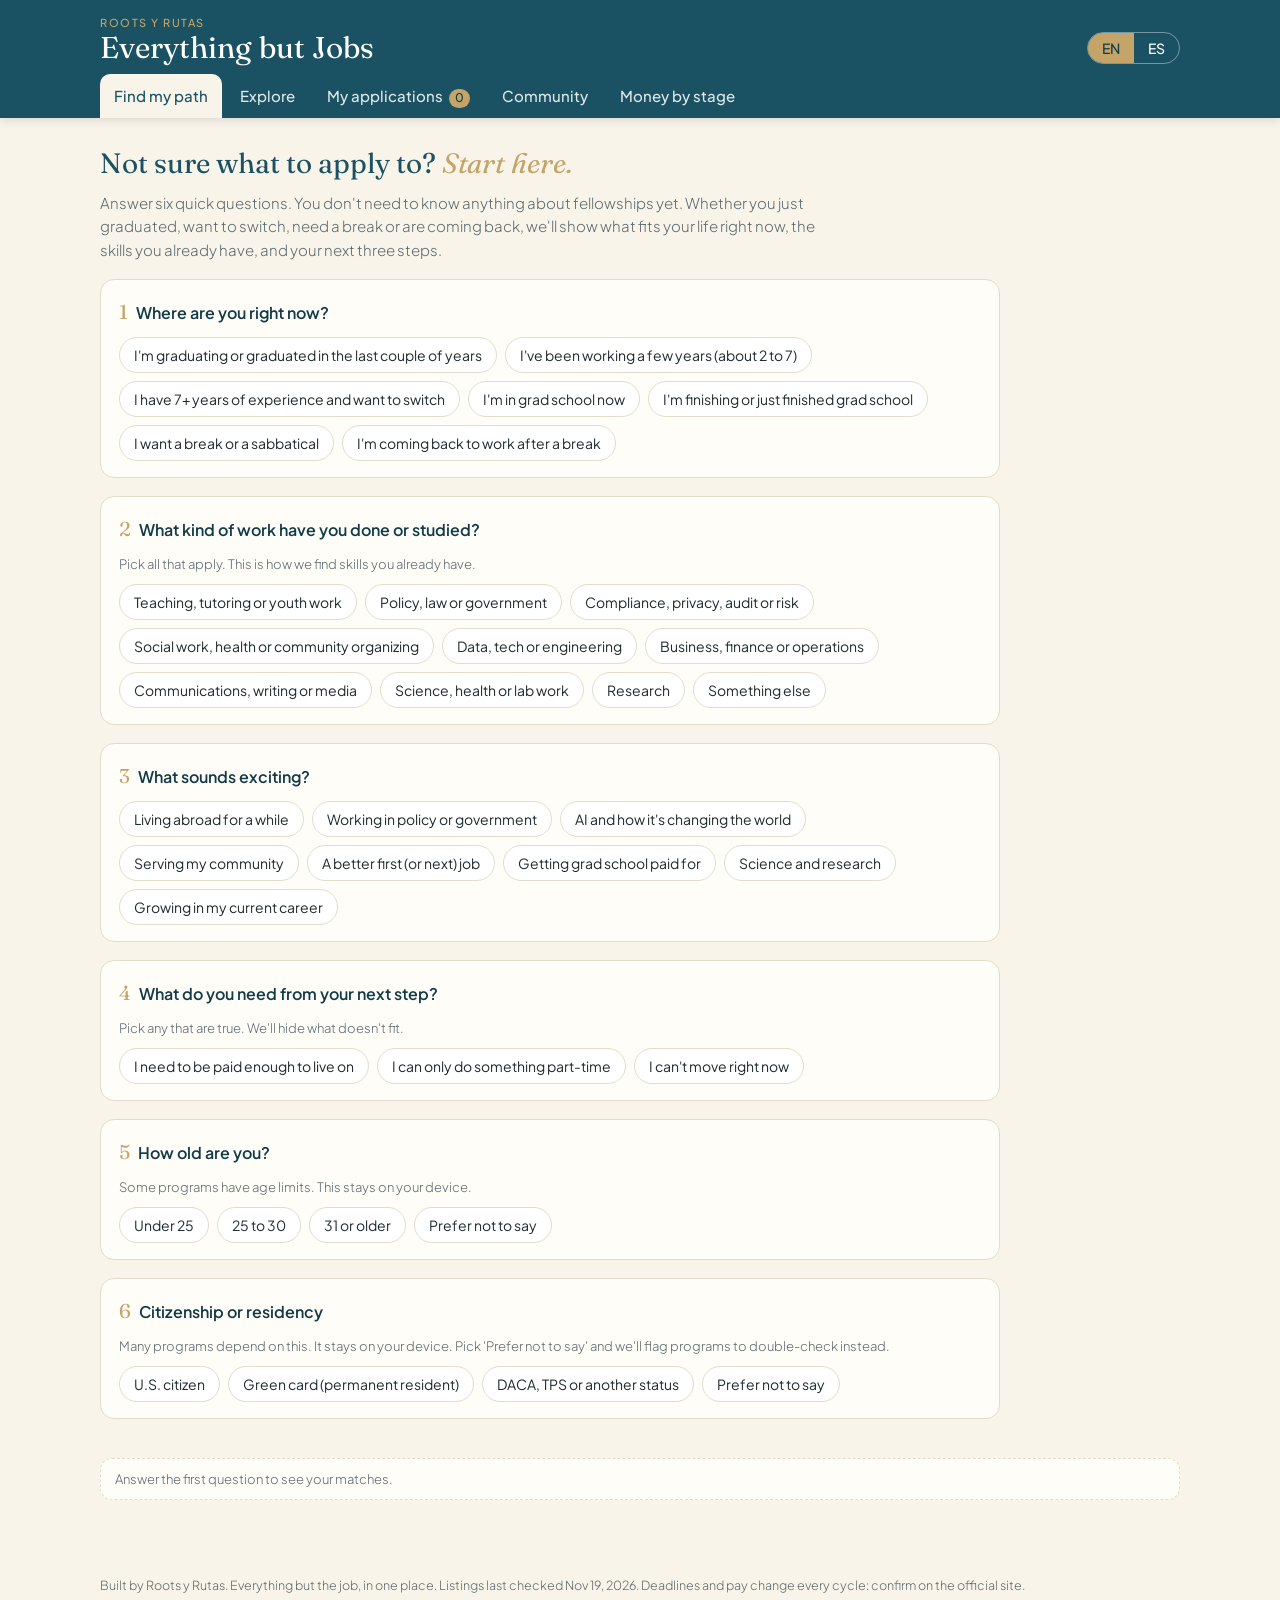
==== commit c4f40674: "Rename hub to Everything but Jobs; add newsletter fields; include Nov 19 listing updates Co-Authored" ====
--- a/y-ahora-que/index.html
+++ b/y-ahora-que/index.html
@@ -3,7 +3,7 @@
 <head>
 <meta charset="utf-8">
 <meta name="viewport" content="width=device-width, initial-scale=1">
-<title>¿Y Ahora Qué?</title>
+<title>Everything but Jobs | Roots y Rutas</title>
 <link rel="preconnect" href="https://fonts.googleapis.com">
 <link rel="preconnect" href="https://fonts.gstatic.com" crossorigin>
 <link href="https://fonts.googleapis.com/css2?family=Fraunces:ital,opsz,wght@0,9..144,300;0,9..144,400;0,9..144,600;1,9..144,300;1,9..144,400&family=Plus+Jakarta+Sans:wght@300;400;500;600&display=swap" rel="stylesheet">
@@ -224,7 +224,7 @@
 <body>
 <header>
   <div class="bar">
-    <div class="brand"><small><a href="/" style="color:inherit;text-decoration:none">Roots y Rutas</a></small><h1>¿Y ahora qué?</h1></div>
+    <div class="brand"><small><a href="/" style="color:inherit;text-decoration:none">Roots y Rutas</a></small><h1>Everything but Jobs</h1></div>
     <div class="lang" role="group" aria-label="Language">
       <button type="button" id="lang-en" aria-pressed="true">EN</button>
       <button type="button" id="lang-es" aria-pressed="false">ES</button>
@@ -338,7 +338,7 @@
 <div class="toast" id="toast" role="status"></div>
 
 <script>
-const OPPS = [{"id": "fulbright-u-s-student-program-study-rese", "name": "Fulbright U.S. Student Program (Study/Research)", "cat": "Abroad", "stage": "After college", "what": "A year abroad doing a research project or graduate study in one of 140+ countries.", "who": "Graduating seniors, recent grads, grad students, young professionals; bachelor's by grant start", "cit": "U.S. citizens or nationals only (permanent residents not eligible)", "pay": "Covers travel and living costs at local rates (varies by country)", "ben": "Health benefits; no support for dependents", "length": "~1 academic year", "where": "140+ countries", "dl": null, "note": "2027-28 cycle closed Oct 6, 2026. Next cycle usually opens ~April with an early-October deadline; campus deadlines come 4-6 weeks earlier.", "status": "Closed, next ~Oct 2027", "fam": "Es una beca del gobierno de EE.UU. para vivir un año en otro país investigando o estudiando. Te pagan el viaje y para vivir. Es un honor grande y abre puertas en el trabajo.", "link": "https://us.fulbrightonline.org", "guide": "stipend"}, {"id": "fulbright-english-teaching-assistant-eta", "name": "Fulbright English Teaching Assistant (ETA)", "cat": "Abroad", "stage": "After college", "what": "A year abroad helping teach English in schools or universities, plus a side project.", "who": "Same as Fulbright Study/Research", "cit": "U.S. citizens or nationals only", "pay": "Living stipend at local rates", "ben": "Travel, health benefits", "length": "~9-12 months", "where": "Many countries", "dl": null, "note": "Same application and deadline as Fulbright (closed Oct 6, 2026; next ~Oct 2027).", "status": "Closed, next ~Oct 2027", "fam": "Es la misma beca Fulbright, pero vas a enseñar inglés. Es trabajo de verdad, pagado, y cuenta como experiencia profesional.", "link": "https://us.fulbrightonline.org", "guide": "stipend"}, {"id": "boren-fellowship-graduate-students", "name": "Boren Fellowship (graduate students)", "cat": "Abroad", "stage": "Grad school", "what": "Funding to study a less-common language abroad during grad school (e.g., Arabic, Portuguese, Swahili, Mandarin).", "who": "Graduate students enrolled at a U.S. school (not for people who already finished their degree)", "cit": "U.S. citizens only", "pay": "Up to $25,000 (up to $30,000 for some), based on length abroad", "ben": "Language training abroad", "length": "12-52 weeks", "where": "Countries outside W. Europe/Canada/Australia/NZ", "dl": "2027-01-20", "note": "National deadline Jan 20, 2027 (check your school's earlier internal deadline).", "status": "Open", "fam": "Es dinero para aprender un idioma difícil en otro país mientras haces la maestría. A cambio, después trabajas un año para el gobierno federal.", "link": "https://www.borenawards.org", "guide": "grad"}, {"id": "jet-programme-japan", "name": "JET Programme (Japan)", "cat": "Abroad", "stage": "After college", "what": "Paid job as an assistant language teacher (or coordinator) in Japanese schools and towns.", "who": "Bachelor's degree conferred by June 25, 2027", "cit": "U.S. citizens apply through JET USA (dual nationals OK)", "pay": "¥4,020,000/year before tax in year 1 (rises after)", "ben": "Flights covered; employer support with housing", "length": "1 year, renewable", "where": "Japan", "dl": null, "note": "The 2027 round closed Nov 13, 2026. Applications usually open in the fall.", "status": "Closed, next ~Oct 2027", "fam": "Es un trabajo pagado en Japón enseñando inglés. Te pagan un sueldo de verdad, con pasaje incluido.", "link": "https://jetprogramusa.org", "guide": "stipend"}, {"id": "teaching-assistant-program-in-france-tap", "name": "Teaching Assistant Program in France (TAPIF)", "cat": "Abroad", "stage": "After college", "what": "Assist English teachers in French public schools, up to 12 hours/week.", "who": "Ages 20-35, at least 3 years of college, B1 French", "cit": "U.S. citizens or permanent residents", "pay": "€1,010.67/month gross (~€810 net)", "ben": "French public health insurance", "length": "7 months (Oct-Apr)", "where": "France", "dl": "2027-02-15", "note": "Application window Oct 15, 2026 - Feb 15, 2027. $149 application fee.", "status": "Open", "fam": "Es un programa del gobierno francés para ayudar a enseñar inglés en Francia. Pagan poco pero alcanza para vivir, y tienes seguro médico.", "link": "https://villa-albertine.org/frenchcultures/teach-english-in-france/", "guide": "stipend"}, {"id": "auxiliares-de-conversaci-n-nalcap-spain", "name": "Auxiliares de Conversación / NALCAP (Spain)", "cat": "Abroad", "stage": "After college", "what": "Language and culture assistant in Spanish public schools, 14-16 hours/week.", "who": "College grads or students (2nd year+); age limits apply", "cit": "U.S. and Canadian applicants apply through the North American program", "pay": "€800-1,000/month depending on region", "ben": "Health insurance; visa support. No travel or housing paid", "length": "Oct/Nov - May", "where": "Spain", "dl": null, "note": "The 2026-27 cycle opened in January and closed in spring; expect a similar window in early 2027. Placements are first-come, first-served, so apply early.", "status": "Opens ~Jan 2027", "fam": "Es para ayudar en escuelas de España enseñando inglés. Pagan una ayuda mensual y seguro médico, pero el pasaje y el alquiler los pagas tú.", "link": "https://www.educacionfpydeportes.gob.es/servicios-al-ciudadano/catalogo/general/99/998188/ficha/998188-2026-2027.html", "guide": "stipend"}, {"id": "princeton-in-latin-america-pila", "name": "Princeton in Latin America (PiLA)", "cat": "Abroad", "stage": "After college", "what": "Year-long service fellowships with nonprofits and public organizations across Latin America and the Caribbean.", "who": "Seniors and recent grads from U.S. or Canadian schools with professional-level Spanish (or Portuguese for Brazil)", "cit": "U.S. citizens, permanent residents and some student visa holders", "pay": "Stipend for housing, food and local transport. You pay a $100 application fee (reductions available), a $500 placement fee if accepted, airfare and insurance.", "ben": "Varies by placement", "length": "1 year", "where": "Latin America and the Caribbean", "dl": null, "note": "Applications usually open in late August and close around November 1. Budget for the fees before you apply.", "status": "Closed, next ~Nov 2027", "fam": "Un año trabajando con organizaciones en América Latina y el Caribe. Necesitas buen español. Hay cargos que pagar, así que planifica.", "link": "https://www.pila-princeton.org", "guide": "stipend"}, {"id": "luce-scholars-program", "name": "Luce Scholars Program", "cat": "Abroad", "stage": "After college", "what": "A paid year-long professional placement in Asia for people with little Asia experience.", "who": "Seniors, recent grads and young professionals (age limit ~32)", "cit": "U.S. citizens or permanent residents", "pay": "Monthly stipend for living costs", "ben": "Language training, placement", "length": "~1 year", "where": "Asia", "dl": null, "note": "Deadline usually in September; 2027 cycle closed. Next ~Sept 2027. No school nomination needed anymore.", "status": "Closed, next ~Sept 2027", "fam": "Es una beca para vivir y trabajar un año en Asia, para gente que nunca ha estado allá. Te pagan los gastos para vivir.", "link": "https://hluce.org/programs/luce-scholars/", "guide": "stipend"}, {"id": "peace-corps", "name": "Peace Corps", "cat": "Abroad", "stage": "After college", "what": "Two years of community service abroad in education, health, agriculture and more.", "who": "Adults 18+; most roles need a 4-year degree", "cit": "U.S. citizens only", "pay": "Monthly living allowance; $10,000+ readjustment allowance (pre-tax) after service", "ben": "Housing, medical and dental, 48 vacation days, federal hiring advantages", "length": "27 months", "where": "60+ countries", "dl": null, "note": "Rolling applications.", "status": "Rolling", "fam": "Es servicio voluntario por dos años en otro país. Te cubren vivienda y salud, y al final recibes dinero para empezar de nuevo. Puede ayudar con los préstamos estudiantiles.", "link": "https://www.peacecorps.gov", "guide": "service"}, {"id": "chci-public-policy-fellowship", "name": "CHCI Public Policy Fellowship", "cat": "Domestic fellowship", "stage": "After college", "what": "Nine months working in Washington, D.C., in Congress, agencies or advocacy groups, with weekly leadership training.", "who": "Bachelor's earned May 2024 - Aug 2027; not in grad school during the program", "cit": "U.S. citizens, permanent residents, asylees, or others with full work authorization (DACA with valid work permit)", "pay": "$34,200 over nine months", "ben": "Health/dental/vision paid, $200/month Metro, travel to D.C.", "length": "9 months (Aug 2027 - May 2028)", "where": "Washington, D.C.", "dl": "2026-12-01", "note": "Due Dec 1, 2026, 11:59pm ET. Runs Aug 18, 2027 to May 19, 2028.", "status": "Open", "fam": "Es una beca pagada para trabajar en el Congreso en Washington por nueve meses. Incluye seguro médico. Es una puerta grande para trabajar en política pública.", "link": "https://chci.org/programs/public-policy-fellowship-program/", "guide": "stipend"}, {"id": "chci-postgraduate-fellowship", "name": "CHCI Postgraduate Fellowship", "cat": "Domestic fellowship", "stage": "After grad school", "what": "Nine months on Capitol Hill connecting your graduate field (health, education, tech, housing, law) to policy.", "who": "Master's or JD completed within 2 years of start", "cit": "Same as CHCI Public Policy Fellowship", "pay": "$40,950 gross over 9 months", "ben": "Insurance, transit, professional development", "length": "9 months (Aug 2027 - May 2028)", "where": "Washington, D.C.", "dl": "2026-12-01", "note": "Due Dec 1, 2026. For people who finished a master's or JD within two years of the start date.", "status": "Open", "fam": "Igual que la beca anterior, pero para quienes ya terminaron una maestría o derecho.", "link": "https://chci.org/programs/post-graduate-fellowship-program", "guide": "grad"}, {"id": "paul-daisy-soros-fellowships-for-new-ame", "name": "Paul & Daisy Soros Fellowships for New Americans", "cat": "Domestic fellowship", "stage": "Grad school", "what": "Up to two years of graduate school funding for immigrants and children of immigrants.", "who": "Age 30 or under; graduating seniors or grad students applying to or in a U.S. program", "cit": "Immigrants and children of immigrants (includes DACA and other statuses; see eligibility page)", "pay": "Up to $90,000 total (tuition support up to $40,000)", "ben": "National community of fellows", "length": "Up to 2 years", "where": "U.S. graduate programs", "dl": null, "note": "2027 deadline was Oct 29, 2026. Next ~late Oct 2027.", "status": "Closed, next ~Oct 2027", "fam": "Es una de las becas más prestigiosas del país para hijos de inmigrantes. Paga la maestría o el doctorado. Fue creada para gente como nosotros.", "link": "https://pdsoros.org", "guide": "grad"}, {"id": "coro-fellows-program-in-public-affairs", "name": "Coro Fellows Program in Public Affairs", "cat": "Domestic fellowship", "stage": "After college", "what": "Full-time leadership program with rotating placements in government, nonprofits, business and labor.", "who": "Recent grads and early-career professionals", "cit": "Check each center", "pay": "Tuition-free; need-based monthly stipend (varies by center)", "ben": "Leadership training, alumni network", "length": "~7-9 months", "where": "NYC, N. California, S. California, St. Louis", "dl": "2027-01-12", "note": "Written application due ~Jan 11-12, 2027 (each center may differ).", "status": "Open", "fam": "Es un programa de liderazgo para trabajar en el gobierno y organizaciones de la comunidad. No cobra matrícula y da una ayuda mensual según tu necesidad.", "link": "https://coronewyork.org/the-fellows-program-in-public-affairs/", "guide": "stipend"}, {"id": "bill-emerson-national-hunger-fellowship", "name": "Bill Emerson National Hunger Fellowship", "cat": "Domestic fellowship", "stage": "After college", "what": "Fight hunger and poverty: half the year in a community placement, half in national policy in D.C.", "who": "Recent grads and early-career people committed to anti-hunger work", "cit": "U.S. citizens or permanent residents", "pay": "At least $50,000 pre-tax (2026-27 class)", "ben": "Health insurance, housing support", "length": "~11.5 months", "where": "Field site + Washington, D.C.", "dl": "2027-01-30", "note": "Deadline Jan 30, 2027 at noon ET.", "status": "Open", "fam": "Es una beca pagada para trabajar contra el hambre y la pobreza, primero en una comunidad y luego en Washington. Paga bien para ser beca.", "link": "https://hungercenter.org/what-we-do/emerson-fellowship/fellows/", "guide": "stipend"}, {"id": "americorps-incl-vista", "name": "AmeriCorps (incl. VISTA)", "cat": "Domestic fellowship", "stage": "After college", "what": "A year of national service at nonprofits, schools or public agencies across the U.S.", "who": "Adults 17-18+ depending on program; degree not always required", "cit": "Education award requires U.S. citizen, national or permanent resident", "pay": "Living allowance (~$20,400+ for many full-time roles; varies)", "ben": "Segal Education Award up to $7,395; health coverage in many roles", "length": "~1 year", "where": "Across the U.S.", "dl": null, "note": "Rolling; programs post openings year-round.", "status": "Rolling", "fam": "Es servicio pagado en Estados Unidos, en escuelas u organizaciones. Al final te dan dinero para pagar estudios o préstamos.", "link": "https://americorps.gov", "guide": "service"}, {"id": "rangel-graduate-fellowship", "name": "Rangel Graduate Fellowship", "cat": "Domestic fellowship", "stage": "Grad school", "what": "Pays for a two-year master's and prepares you to become a U.S. Foreign Service Officer (diplomat).", "who": "Seniors and grads starting a 2-year master's", "cit": "U.S. citizens only", "pay": "Tuition and living support for a 2-year master's, plus two paid summer internships", "ben": "Mentoring by a Foreign Service Officer", "length": "2 years + service", "where": "U.S. grad school, then worldwide", "dl": null, "note": "2026 cycle was postponed by the State Department; 2027 cycle details pending. Watch for updates.", "status": "Paused, watch", "fam": "Es una beca para hacer la maestría gratis y luego trabajar como diplomático de EE.UU. Ahora mismo está en pausa.", "link": "https://rangelprogram.org", "guide": "grad"}, {"id": "pickering-foreign-affairs-fellowship", "name": "Pickering Foreign Affairs Fellowship", "cat": "Domestic fellowship", "stage": "Grad school", "what": "Graduate funding plus internships to prepare for a career as a U.S. diplomat.", "who": "Seniors and grads entering a 2-year master's", "cit": "U.S. citizens only", "pay": "Graduate funding (tuition plus stipend) and internships", "ben": "Mentoring, professional development", "length": "2 years + service", "where": "U.S. grad school, then worldwide", "dl": null, "note": "2026 cycle postponed; dates for 2027 are pending.", "status": "Paused, watch", "fam": "Parecida a Rangel: pagan la maestría a cambio de trabajar de diplomático. También está en pausa.", "link": "https://pickeringfellowship.org", "guide": "grad"}, {"id": "coop-careers-fellowship", "name": "COOP Careers Fellowship", "cat": "Paid pathway / first job", "stage": "First job", "what": "Free 16-week evening program for first-gen grads to break into data analytics, digital marketing or finance, with peer cohorts and alumni coaches.", "who": "First-gen, Pell-eligible grads still looking for their first good job; bachelor's within ~10 years", "cit": "Must be able to work in the U.S.", "pay": "Free (no stipend)", "ben": "Certifications, coaching, alumni network", "length": "16 weeks, evenings", "where": "NYC, Bay Area, LA, Chicago, Miami", "dl": null, "note": "Spring and fall cohorts; early-action deadlines run months ahead. Check the site.", "status": "Rolling cohorts", "fam": "Es un programa gratis por las noches que ayuda a los primeros de la familia en graduarse a conseguir un buen trabajo en tecnología o finanzas.", "link": "https://coopcareers.org", "guide": "firstjob"}, {"id": "dearcc-new-work-foundation", "name": "dearCC (New Work Foundation)", "cat": "Paid pathway / first job", "stage": "First job", "what": "Free platform helping new grads land a first job in the AI economy: job market data, a free AI job-search agent, podcast and community.", "who": "New and recent grads", "cit": "Open to all", "pay": "Free", "ben": "Tools, data, community", "length": "Self-paced", "where": "Online", "dl": null, "note": "Always open.", "status": "Open", "fam": "Es una página gratis que te ayuda a buscar trabajo ahora que la inteligencia artificial está cambiando los empleos.", "link": "https://www.dearcc.org", "guide": "firstjob"}, {"id": "forage-job-simulations", "name": "Forage job simulations", "cat": "Paid pathway / first job", "stage": "First job", "what": "Free, self-paced job simulations built by real companies (consulting, banking, tech, law and more).", "who": "Students and grads", "cit": "Open to all", "pay": "Free (unpaid)", "ben": "Company-branded certificates for your resume", "length": "1-6 hours each", "where": "Online", "dl": null, "note": "Always open; no application.", "status": "Open", "fam": "Son ejercicios gratis en línea para practicar cómo es un trabajo en una empresa grande antes de solicitar.", "link": "https://www.theforage.com", "guide": "firstjob"}, {"id": "bluedot-impact-courses-agi-strategy-fron", "name": "BlueDot Impact courses (AGI Strategy, Frontier AI Governance, Future of AI)", "cat": "AI & AI safety", "stage": "Any stage", "what": "Free online cohort courses on AI safety and governance; also a 2-hour self-paced intro.", "who": "Open to all backgrounds; governance course recommends AGI Strategy first", "cit": "Open to all", "pay": "Free", "ben": "Certificate, network; some grants for career changers", "length": "5 days intensive or 5 weeks part-time", "where": "Online", "dl": null, "note": "Cohorts run often; apply on the courses page.", "status": "Rolling cohorts", "fam": "Son cursos gratis en línea sobre cómo hacer que la inteligencia artificial sea segura. Son de pocas horas a la semana.", "link": "https://bluedot.org/courses", "guide": "stipend"}, {"id": "caidp-ai-policy-clinic", "name": "CAIDP AI Policy Clinic", "cat": "AI & AI safety", "stage": "Any stage", "what": "Free semester-long, research-based AI policy course with a certificate; contributes to a global AI policy index.", "who": "Students and professionals; competitive", "cit": "Open internationally", "pay": "Free", "ben": "AI policy certificate", "length": "~1 semester, ~6 hrs/week", "where": "Online", "dl": null, "note": "Fall cohort applications ran mid-March to mid-May in 2026; spring cohort applications have opened in October before. Check the site.", "status": "Check site", "fam": "Es un curso gratis por un semestre para aprender sobre leyes y políticas de inteligencia artificial en el mundo.", "link": "https://www.caidp.org/global-academic-network/ai-policy-clinic/", "guide": "stipend"}, {"id": "iaps-ai-policy-fellowship", "name": "IAPS AI Policy Fellowship", "cat": "AI & AI safety", "stage": "Early/mid career", "what": "Fully funded 3-month fellowship working on frontier AI policy projects.", "who": "Professionals from policy, technical, government and other backgrounds", "cit": "U.S. work authorization for U.S. track; remote possible from many countries", "pay": "$18,000 (Fellow) or $24,000 (Senior Fellow) for 3 months", "ben": "+$3,000 if based in D.C. or London; travel to D.C. kickoff", "length": "3 months full-time", "where": "D.C., London or remote", "dl": null, "note": "Spring 2027 cohort closed Sept 27, 2026. They have also run summer/fall cohorts; watch for the next call.", "status": "Closed, watch", "fam": "Es una beca pagada de tres meses para trabajar en políticas de inteligencia artificial. Se puede hacer a distancia.", "link": "https://www.iaps.ai/fellowship", "guide": "stipend"}, {"id": "techcongress-congressional-innovation-fe", "name": "TechCongress Congressional Innovation Fellowship", "cat": "AI & AI safety", "stage": "Early career", "what": "Serve as a tech policy advisor (AI, privacy, cyber) in a congressional office.", "who": "2-6 years of experience (a technical master's/PhD counts); technical background", "cit": "U.S. citizens and DACA recipients (check current rules)", "pay": "$78,000 annual-equivalent stipend", "ben": "Health insurance supplement up to $425/month", "length": "Jan - Oct", "where": "Washington, D.C.", "dl": null, "note": "January 2027 cohort closed June 25, 2026. Next applications ~summer 2027.", "status": "Closed, next ~Jun 2027", "fam": "Es una beca pagada para asesorar a congresistas sobre tecnología e inteligencia artificial.", "link": "https://techcongress.io/congressional-innovation-fellowship", "guide": "stipend"}, {"id": "horizon-fellowship", "name": "Horizon Fellowship", "cat": "AI & AI safety", "stage": "Early/mid career", "what": "Places AI, biotech and emerging-tech experts in federal agencies, Congress and think tanks.", "who": "Early- to mid-career people with emerging-tech expertise", "cit": "Check eligibility (federal placements usually need U.S. citizenship)", "pay": "Competitive stipend (reported ~$113K in 2025)", "ben": "Training, placement support", "length": "6-24 months", "where": "Washington, D.C.", "dl": null, "note": "2027 cohort deadline was Aug 30, 2026. Next ~summer 2027.", "status": "Closed, next ~Aug 2027", "fam": "Es una beca bien pagada para trabajar en el gobierno federal en temas de inteligencia artificial y tecnología.", "link": "https://horizonpublicservice.org", "guide": "stipend"}, {"id": "u-s-tech-force", "name": "U.S. Tech Force", "cat": "AI & AI safety", "stage": "Early career", "what": "Two-year federal roles in AI, software, data and cyber across agencies.", "who": "Early-career technologists; no degree requirement", "cit": "Federal hiring rules apply (generally U.S. citizens)", "pay": "$150,000-$200,000/year (mostly GS-13/14)", "ben": "Federal benefits, partner-company mentoring", "length": "2 years", "where": "Mostly Washington, D.C.", "dl": null, "note": "Openings posted on USAJOBS; check for current announcements.", "status": "Rolling", "fam": "Es un trabajo de dos años en el gobierno federal para gente de tecnología. Paga muy bien.", "link": "https://techforce.gov", "guide": "firstjob"}, {"id": "arcadia-impact-ai-governance-taskforce", "name": "Arcadia Impact AI Governance Taskforce", "cat": "AI & AI safety", "stage": "Mid-career", "what": "12-week remote, part-time research program for experienced professionals moving into AI governance.", "who": "Mid-career and senior professionals", "cit": "Open internationally", "pay": "Unpaid", "ben": "Research experience, network", "length": "12 weeks, ~8 hrs/week", "where": "Remote", "dl": null, "note": "Runs winter and summer cohorts (winter 2026 closed Jan 12; summer closed May 10). Watch for the next call.", "status": "Check site", "fam": "Es un programa a distancia, de pocas horas a la semana, para profesionales que quieren pasar a trabajar en el gobierno de la inteligencia artificial.", "link": "https://www.arcadiaimpact.org/ai-governance-taskforce", "guide": "stipend"}, {"id": "immigrants-rising-scholarship-and-fellow", "name": "Immigrants Rising: scholarship and fellowship lists", "cat": "Directory (link out)", "stage": "Any stage", "what": "Hundreds of scholarships and fellowships that don't require proof of citizenship or permanent residency.", "who": "Undocumented students and others without citizenship/LPR", "cit": "Built for undocumented and DACA students", "pay": "Varies", "ben": "Guides and resources", "length": "-", "where": "Online", "dl": null, "note": "Updated list; individual deadlines vary.", "status": "Open", "fam": "Es una lista de becas para estudiantes sin papeles o con DACA. Muchas becas no piden ciudadanía.", "link": "https://immigrantsrising.org", "guide": "justgrad"}, {"id": "80-000-hours-job-board", "name": "80,000 Hours job board", "cat": "Directory (link out)", "stage": "Any stage", "what": "Curated job board for AI safety, policy and other high-impact roles.", "who": "All stages", "cit": "Varies by job", "pay": "Varies", "ben": "-", "length": "-", "where": "Online", "dl": null, "note": "Always open.", "status": "Open", "fam": "Es una página de empleos en organizaciones que trabajan para que la inteligencia artificial sea segura.", "link": "https://jobs.80000hours.org", "guide": "justgrad"}, {"id": "80000-hours-career-advising", "name": "80,000 Hours career advising", "cat": "Career support", "stage": "Any stage", "what": "Free career advice for working on AI safety and other big problems: an instant AI career advisor, plus free 1-on-1 calls with human advisors.", "who": "Anyone, including mid- and late-career people; 1-on-1 calls are selective", "cit": "Open to all", "pay": "Free", "ben": "Introductions to people in your field, job recommendations", "length": "One call or self-serve", "where": "Online", "dl": null, "note": "Always open. Start with the AI advisor, then apply for a call.", "status": "Open", "fam": "Es asesoría gratis para encontrar trabajo que ayude al mundo, incluyendo inteligencia artificial.", "link": "https://80000hours.org/speak-with-us/overview", "guide": "firstjob"}, {"id": "successif-ai-career-transition-support", "name": "Successif AI career transition support", "cat": "Career support", "stage": "Mid-career", "what": "Career support for experienced professionals moving into AI risk work: skills assessment, mentorship, mock interviews, opportunity matching and peer support.", "who": "Mid-career and senior professionals (5+ years of experience)", "cit": "Open to all", "pay": "Free training; check site for advising details", "ben": "Peer support group, workshops", "length": "Ongoing, several months", "where": "Online", "dl": null, "note": "Apply anytime through their site.", "status": "Rolling", "fam": "Ayuda a profesionales con experiencia a cambiarse a trabajos en inteligencia artificial, con mentores y práctica de entrevistas.", "link": "https://www.successif.org", "guide": "firstjob"}, {"id": "rhodes-scholarship-u-s", "name": "Rhodes Scholarship (U.S.)", "cat": "Abroad", "stage": "After college", "what": "Fully funded graduate study at the University of Oxford.", "who": "Seniors and recent grads, roughly ages 18 to 24", "cit": "U.S. citizens or permanent residents (check current rules)", "pay": "Covers Oxford fees and a living stipend", "ben": "", "length": "2 to 3 years", "where": "Oxford, UK", "dl": null, "note": "U.S. deadline is usually early October, with a campus endorsement first.", "status": "Closed, next ~Oct 2027", "fam": "Una beca muy prestigiosa para estudiar un posgrado en Oxford, Inglaterra, con todo pagado.", "link": "https://www.rhodeshouse.ox.ac.uk", "guide": "stipend"}, {"id": "marshall-scholarship", "name": "Marshall Scholarship", "cat": "Abroad", "stage": "After college", "what": "Funded graduate study at almost any university in the UK.", "who": "Recent grads with a strong GPA, within a few years of graduating", "cit": "U.S. citizens only", "pay": "Covers fees, living costs and travel", "ben": "", "length": "1 to 2 years", "where": "United Kingdom", "dl": null, "note": "Usually due in late September or early October.", "status": "Closed, next ~Sept 2027", "fam": "Una beca para estudiar una maestría en el Reino Unido con todo pagado.", "link": "https://www.marshallscholarship.org", "guide": "stipend"}, {"id": "mitchell-scholarship", "name": "Mitchell Scholarship", "cat": "Abroad", "stage": "After college", "what": "A year of graduate study in Ireland or Northern Ireland.", "who": "Ages 18 to 29 with a bachelor's degree", "cit": "U.S. citizens only", "pay": "Tuition, housing and a living stipend", "ben": "", "length": "1 year", "where": "Ireland and Northern Ireland", "dl": null, "note": "Check the official site for the current deadline and rules.", "status": "Closed, next ~Sept 2027", "fam": "Una beca para estudiar un año de maestría en Irlanda con todo pagado.", "link": "https://www.us-irelandalliance.org/mitchellscholarship", "guide": "stipend"}, {"id": "gates-cambridge-scholarship", "name": "Gates Cambridge Scholarship", "cat": "Abroad", "stage": "After college", "what": "Full funding for a graduate degree at the University of Cambridge.", "who": "Anyone outside the UK applying to a Cambridge graduate program", "cit": "Any nationality except UK", "pay": "Full cost of study plus maintenance", "ben": "", "length": "1 to 4 years", "where": "Cambridge, UK", "dl": null, "note": "U.S. citizens apply in the October round with their Cambridge application.", "status": "Closed, next ~Oct 2027", "fam": "Una beca para estudiar un posgrado en la Universidad de Cambridge con todo pagado. Abierta a casi todas las nacionalidades.", "link": "https://www.gatescambridge.org", "guide": "stipend"}, {"id": "schwarzman-scholars", "name": "Schwarzman Scholars", "cat": "Abroad", "stage": "After college", "what": "A one-year, fully funded master's in global affairs at Tsinghua University in Beijing.", "who": "Ages 18 to 28 with a bachelor's degree", "cit": "Open to all nationalities (separate process for Chinese passport holders)", "pay": "Tuition, room, board, travel and a stipend", "ben": "", "length": "1 year", "where": "Beijing, China", "dl": null, "note": "The 2027-28 cycle closed Sept 9, 2026. Applications usually open in April.", "status": "Closed, next ~Sept 2027", "fam": "Una maestría de un año en China con todo pagado, para futuros líderes.", "link": "https://www.schwarzmanscholars.org", "guide": "stipend"}, {"id": "yenching-academy-peking-university", "name": "Yenching Academy (Peking University)", "cat": "Abroad", "stage": "After college", "what": "A fully funded master's in China studies at Peking University.", "who": "Recent grads and young professionals from any country", "cit": "Open to many nationalities (check site)", "pay": "Tuition, housing and a stipend", "ben": "", "length": "2 years", "where": "Beijing, China", "dl": "2026-11-30", "note": "Due Nov 30, 2026 at 9:00am Beijing time (that's Nov 29 in the evening in the U.S.). Partner-university nominees have until Dec 7.", "status": "Open, closing soon", "fam": "Una maestría en estudios de China en la Universidad de Pekín, con todo pagado.", "link": "https://yenchingacademy.pku.edu.cn", "guide": "stipend"}, {"id": "critical-language-scholarship-cls", "name": "Critical Language Scholarship (CLS)", "cat": "Abroad", "stage": "Grad school", "what": "Eight weeks of intensive summer language study abroad or online, fully funded.", "who": "Undergrad and grad students currently enrolled at a U.S. school", "cit": "U.S. citizens and nationals only", "pay": "Covers travel, tuition, housing and meals", "ben": "", "length": "8 weeks (summer)", "where": "Countries for Arabic, Chinese, Hindi, Japanese, Korean, Persian, Portuguese, Russian, Swahili", "dl": null, "note": "The 2027 round closed Nov 17, 2026. Applications usually open in early fall. You must be enrolled in college when you apply.", "status": "Closed, next ~Sep 2027", "fam": "Un verano aprendiendo un idioma en otro país, con todo pagado. Tienes que estar estudiando en una universidad cuando solicitas.", "link": "https://clscholarship.org", "guide": "stipend"}, {"id": "princeton-in-asia", "name": "Princeton in Asia", "cat": "Abroad", "stage": "After college", "what": "Paid year-long jobs in teaching, nonprofits and media across Asia.", "who": "Recent grads from any college", "cit": "Citizens of any country", "pay": "Salary or stipend from the host, plus housing in many posts", "ben": "", "length": "1 year (renewable)", "where": "Across Asia", "dl": null, "note": "The 2027-28 application closed Nov 1, 2026. Applications usually open Sept 1.", "status": "Closed, next ~Nov 2027", "fam": "Trabajos pagados por un año en Asia, en enseñanza u organizaciones. No tienes que ser de Princeton.", "link": "https://piaweb.princeton.edu", "guide": "stipend"}, {"id": "princeton-in-africa", "name": "Princeton in Africa", "cat": "Abroad", "stage": "After college", "what": "Year-long fellowships with organizations working across Africa.", "who": "Recent grads from any college", "cit": "Check eligibility on the site", "pay": "Stipend and housing support", "ben": "", "length": "1 year", "where": "Across Africa", "dl": null, "note": "The 2027-28 application closed Oct 26, 2026.", "status": "Closed, next ~Oct 2027", "fam": "Becas de un año trabajando con organizaciones en África. No tienes que ser de Princeton.", "link": "https://princetoninafrica.org", "guide": "stipend"}, {"id": "epik-english-program-in-korea", "name": "EPIK (English Program in Korea)", "cat": "Abroad", "stage": "After college", "what": "Teach English in South Korean public schools.", "who": "Bachelor's degree holders from English-speaking countries", "cit": "Citizens of listed English-speaking countries, including the U.S.", "pay": "Monthly salary, free housing, flights covered", "ben": "", "length": "1 year (renewable)", "where": "South Korea", "dl": null, "note": "Two intakes a year. Spring 2027 applications opened Aug 1, 2026 and are reviewed in the order received; positions fill up. Fall intake applications usually close around mid-May. The Spring 2027 guide warns that AI-written essays or lesson plans can hurt your application.", "status": "Rolling", "fam": "Enseñar inglés en escuelas públicas de Corea del Sur. Te pagan sueldo, vivienda y pasajes.", "link": "https://www.epik.go.kr", "guide": "stipend"}, {"id": "english-opens-doors-chile", "name": "English Opens Doors (Chile)", "cat": "Abroad", "stage": "After college", "what": "Volunteer as an English teaching assistant in Chilean public schools.", "who": "Native or fluent English speakers with a degree or in college", "cit": "Open to many nationalities (check site)", "pay": "Host family, meals and a small monthly stipend", "ben": "", "length": "1 semester to 1 year", "where": "Chile", "dl": null, "note": "Check the official site for the current deadline and rules.", "status": "Check site", "fam": "Ser asistente de inglés en escuelas públicas de Chile. Vives con una familia y recibes una ayuda pequeña.", "link": "https://centrodevoluntarios.cl", "guide": "stipend"}, {"id": "u-s-teaching-assistantships-in-austria", "name": "U.S. Teaching Assistantships in Austria", "cat": "Abroad", "stage": "After college", "what": "Teach English and American culture in Austrian schools.", "who": "Recent grads ages 20 to 30", "cit": "U.S. citizens only", "pay": "Monthly salary plus health insurance", "ben": "", "length": "1 school year", "where": "Austria", "dl": "2027-01-15", "note": "Applications run Nov 15 to mid-January. This is a paid job with the Austrian schools, separate from Fulbright, and you can apply to both. Bachelor's degree required, no age limit.", "status": "Open", "fam": "Ser asistente de inglés en escuelas de Austria, con sueldo y seguro médico.", "link": "https://www.fulbright.at/en/programs/us-teaching-assistants", "guide": "stipend"}, {"id": "congress-bundestag-youth-exchange-for-yo", "name": "Congress-Bundestag Youth Exchange for Young Professionals", "cat": "Abroad", "stage": "After college", "what": "A year in Germany: language study, university classes and an internship.", "who": "Ages 18 to 24 with career goals in business, technical or applied fields", "cit": "U.S. citizens or permanent residents", "pay": "Travel, language training, host family and insurance", "ben": "", "length": "1 year", "where": "Germany", "dl": null, "note": "A year in Germany (language school, classes and an internship) for about 65 Americans ages 18.5 to 24. The State Department re-bid who runs the 2027-28 program, so check the site for this year's deadline. Last year's was Nov 1.", "status": "Check site", "fam": "Un año en Alemania estudiando el idioma, tomando clases y haciendo una pasantía.", "link": "https://cbyx.info", "guide": "stipend"}, {"id": "daad-study-scholarships-germany", "name": "DAAD Study Scholarships (Germany)", "cat": "Abroad", "stage": "Grad school", "what": "Funding for a master's degree at a German university.", "who": "Graduating seniors and recent grads", "cit": "U.S. citizens or permanent residents (for DAAD USA)", "pay": "Monthly stipend, insurance and travel", "ben": "", "length": "1 to 2 years", "where": "Germany", "dl": null, "note": "Most 2027-28 master's study scholarship deadlines were in fall 2026. Check DAAD's U.S. page for programs still open; some research grants have spring deadlines.", "status": "Closed, watch", "fam": "Una beca para estudiar una maestría en Alemania, donde muchas universidades son gratis o casi gratis.", "link": "https://www.daad.org", "guide": "stipend"}, {"id": "erasmus-mundus-joint-master-s-scholarshi", "name": "Erasmus Mundus Joint Master's Scholarships", "cat": "Abroad", "stage": "Grad school", "what": "Full scholarships for master's programs taught across two or more European universities.", "who": "Bachelor's degree holders from any country", "cit": "Any nationality", "pay": "Tuition, travel and a monthly allowance", "ben": "", "length": "1 to 2 years", "where": "Europe", "dl": null, "note": "Each program sets its own deadline, usually between October and January.", "status": "Check site", "fam": "Maestrías en varias universidades de Europa, con matrícula y gastos pagados. Abierta a cualquier nacionalidad.", "link": "https://www.eacea.ec.europa.eu/scholarships/erasmus-mundus-catalogue_en", "guide": "stipend"}, {"id": "rotary-peace-fellowship", "name": "Rotary Peace Fellowship", "cat": "Sabbaticals & career breaks", "stage": "Early/mid career", "what": "A funded master's or certificate in peace and development studies.", "who": "Professionals with work experience in peace or development", "cit": "Any nationality", "pay": "Tuition, room, board and travel", "ben": "", "length": "3 months to 2 years", "where": "Partner universities worldwide", "dl": null, "note": "The 2028-29 application opens online in February 2027. The last round ran Feb 1 to May 15.", "status": "Opens ~Feb 2027", "fam": "Una beca para estudiar paz y desarrollo, para gente que ya tiene experiencia trabajando.", "link": "https://www.rotary.org/en/our-programs/peace-fellowships", "guide": "stipend"}, {"id": "thomas-j-watson-fellowship", "name": "Thomas J. Watson Fellowship", "cat": "Abroad", "stage": "After college", "what": "A year of independent travel and exploration on a project you design.", "who": "Graduating seniors at partner colleges only (nominated by your school)", "cit": "Open to many nationalities (check site)", "pay": "A stipend for the year", "ben": "", "length": "1 year", "where": "Anywhere outside your home country", "dl": null, "note": "Campus deadlines are in the fall of senior year. Ask your school if it participates.", "status": "Closed, watch", "fam": "Un año viajando por el mundo con un proyecto que tú diseñas. Solo para ciertas universidades.", "link": "https://watson.foundation", "guide": "stipend"}, {"id": "teach-for-america", "name": "Teach For America", "cat": "Domestic fellowship", "stage": "After college", "what": "Teach full time in a high-need public school while earning certification.", "who": "Recent grads and career changers with a bachelor's degree", "cit": "Citizens, permanent residents and DACA recipients (check site)", "pay": "Full teacher salary and benefits", "ben": "", "length": "2 years", "where": "Cities and rural areas across the U.S.", "dl": "2027-02-01", "note": "Remaining 2027 corps deadlines are Feb 1 and Mar 8, 2027, per published guides. Confirm on TFA's site. New corps members get a $3,000 to $6,500 stipend to help with upfront costs like rent and licensure exams.", "status": "Open", "fam": "Ser maestro/a en una escuela pública con necesidad, con sueldo completo.", "link": "https://www.teachforamerica.org", "guide": "stipend"}, {"id": "city-year", "name": "City Year", "cat": "Domestic fellowship", "stage": "After college", "what": "Tutor and mentor students in high-need schools as an AmeriCorps member.", "who": "Ages 18 to 25", "cit": "U.S. citizens or permanent residents", "pay": "Living stipend plus an education award", "ben": "", "length": "1 school year", "where": "U.S. cities", "dl": null, "note": "Check the official site for the current deadline and rules.", "status": "Rolling", "fam": "Ayudar a estudiantes en escuelas como tutor o mentor por un año, con una ayuda para vivir.", "link": "https://www.cityyear.org", "guide": "stipend"}, {"id": "nyc-urban-fellows", "name": "NYC Urban Fellows", "cat": "Domestic fellowship", "stage": "After college", "what": "A paid year working in New York City government agencies.", "who": "People who finished (or will finish) a bachelor's between Spring 2025 and Spring 2027", "cit": "Must be eligible to work in the U.S.", "pay": "$37,355 stipend plus health insurance (no housing)", "ben": "", "length": "9 months", "where": "New York City", "dl": "2027-01-11", "note": "Due Jan 11, 2027, 6pm ET, including all three recommendation letters. Program runs Sept 7, 2027 to May 12, 2028.", "status": "Open", "fam": "Un año pagado trabajando en el gobierno de la ciudad de Nueva York.", "link": "https://www.nyc.gov/site/dcas/employment/urban-fellows.page", "guide": "stipend"}, {"id": "nyc-teaching-fellows", "name": "NYC Teaching Fellows", "cat": "Paid pathway / first job", "stage": "Early career", "what": "Become a certified teacher in NYC public schools, with a subsidized master's.", "who": "Career changers and recent grads with a bachelor's degree", "cit": "Must be eligible to work in the U.S.", "pay": "Full teacher salary while you train", "ben": "", "length": "2 years (training plus teaching)", "where": "New York City", "dl": null, "note": "Check the official site for the current deadline and rules.", "status": "Rolling", "fam": "Hazte maestro/a en Nueva York mientras estudias una maestría que te ayudan a pagar.", "link": "https://www.nycteachingfellows.org", "guide": "firstjob"}, {"id": "capital-fellows-programs-california", "name": "Capital Fellows Programs (California)", "cat": "Domestic fellowship", "stage": "After college", "what": "Paid fellowships in the California legislature, executive branch or courts.", "who": "Recent grads with a bachelor's degree", "cit": "Must be eligible to work in the U.S.", "pay": "Paid full-time state job with health, dental and vision benefits, plus six graduate units", "ben": "", "length": "10 to 11 months", "where": "Sacramento, CA", "dl": null, "note": "The 2027-28 round closed Nov 10, 2026. Applications usually open around late August. 64 fellows are picked each year across four programs.", "status": "Closed, next ~Sep 2027", "fam": "Un año pagado trabajando en el gobierno de California.", "link": "https://www.csus.edu/center/center-california-studies/capital-fellows.html", "guide": "stipend"}, {"id": "mickey-leland-international-hunger-fello", "name": "Mickey Leland International Hunger Fellowship", "cat": "Domestic fellowship", "stage": "Early career", "what": "Two years working on global hunger: one in DC policy, one in the field abroad.", "who": "Early-career professionals with a graduate degree or experience", "cit": "U.S. citizens or permanent residents (check site)", "pay": "Living allowance and benefits", "ben": "", "length": "2 years", "where": "Washington, DC and abroad", "dl": null, "note": "Applications only open every other year. The 2027-2029 class was expected to open in late 2026. Last time it ran October to December. Two-year fellowship with placements in the Global South and North.", "status": "Check site", "fam": "Dos años trabajando contra el hambre en el mundo, un año en Washington y otro en el extranjero.", "link": "https://www.hungercenter.org/fellowships/leland", "guide": "stipend"}, {"id": "herbert-scoville-jr-peace-fellowship", "name": "Herbert Scoville Jr. Peace Fellowship", "cat": "Domestic fellowship", "stage": "After college", "what": "A paid fellowship at a DC organization working on peace and security.", "who": "Recent grads and people early in their careers", "cit": "Open to many nationalities (check site)", "pay": "About $4,283 a month, plus health insurance and travel", "ben": "", "length": "6 to 9 months", "where": "Washington, DC", "dl": null, "note": "Two rounds a year. The Fall 2027 round is expected to be due in late February 2027; the form opens about a month before.", "status": "Opens ~Jan 2027", "fam": "Una beca pagada en Washington trabajando en temas de paz y seguridad.", "link": "https://scoville.org", "guide": "stipend"}, {"id": "echoing-green-fellowship", "name": "Echoing Green Fellowship", "cat": "Domestic fellowship", "stage": "Early/mid career", "what": "Seed funding and support for people starting a social-impact organization.", "who": "Founders of early-stage social ventures anywhere", "cit": "Any nationality", "pay": "Stipend and seed funding over 18 months", "ben": "", "length": "18 months", "where": "Worldwide", "dl": null, "note": "The last cycle closed in October 2025. One listing shows a Feb 5, 2027 deadline for the next round; confirm on Echoing Green's site.", "status": "Check site", "fam": "Dinero y apoyo para gente que está empezando una organización que ayuda a su comunidad.", "link": "https://echoinggreen.org", "guide": "stipend"}, {"id": "hacu-national-internship-program", "name": "HACU National Internship Program", "cat": "Paid pathway / first job", "stage": "After college", "what": "Paid internships in federal agencies and companies, with travel and housing help.", "who": "College and grad students (seniors qualify)", "cit": "Check eligibility on the site", "pay": "Paid (federal internships have listed about $18.50/hr), with housing help", "ben": "", "length": "10 to 15 weeks", "where": "Washington, DC and other sites", "dl": "2026-11-20", "note": "Spring 2027 (Jan 4 to Apr 16) is due Nov 20, 2026. The summer round usually closes in February or March. Open to students of all backgrounds.", "status": "Open, closing soon", "fam": "Pasantías pagadas en agencias del gobierno y empresas, con ayuda para viaje y vivienda.", "link": "https://www.hacu.net/hacu/HNIP.asp", "guide": "firstjob"}, {"id": "per-scholas", "name": "Per Scholas", "cat": "Paid pathway / first job", "stage": "Early/mid career", "what": "Free, full-time tech training (IT support, cybersecurity, software) with job placement help.", "who": "Adults looking for a tech career, no degree needed", "cit": "Open to many nationalities (check site)", "pay": "Training is free", "ben": "", "length": "12 to 15 weeks", "where": "U.S. cities and online", "dl": null, "note": "Check the official site for the current deadline and rules.", "status": "Rolling", "fam": "Entrenamiento gratis en tecnología y ayuda para conseguir trabajo. No necesitas título.", "link": "https://perscholas.org", "guide": "firstjob"}, {"id": "pursuit", "name": "Pursuit", "cat": "Paid pathway / first job", "stage": "Early/mid career", "what": "A long-term software engineering fellowship for adults without a tech background.", "who": "Adults from low-income backgrounds, no degree required", "cit": "Must be eligible to work in the U.S.", "pay": "Free training; you pay only after you get a well-paid job", "ben": "", "length": "About 1 year plus job support", "where": "New York City", "dl": "2026-12-04", "note": "The Winter 2027 AI-Native cohort closes Dec 4, 2026. No coding experience needed. Based in Long Island City, Queens.", "status": "Open", "fam": "Aprende a programar sin experiencia previa; pagas solo cuando consigas un buen trabajo.", "link": "https://www.pursuit.org", "guide": "firstjob"}, {"id": "launchcode", "name": "LaunchCode", "cat": "Paid pathway / first job", "stage": "Early/mid career", "what": "Free coding courses and paid apprenticeships at partner companies.", "who": "Career changers and new grads", "cit": "Open to many nationalities (check site)", "pay": "Courses are free; apprenticeships are paid", "ben": "", "length": "Part-time course, then apprenticeship", "where": "U.S. and online", "dl": null, "note": "Check the official site for the current deadline and rules.", "status": "Rolling", "fam": "Clases gratis de programación y pasantías pagadas para empezar en tecnología.", "link": "https://www.launchcode.org", "guide": "firstjob"}, {"id": "apprenti", "name": "Apprenti", "cat": "Paid pathway / first job", "stage": "Early/mid career", "what": "Paid tech apprenticeships with training, leading to full-time jobs.", "who": "Career changers, veterans and people without tech degrees", "cit": "Must be eligible to work in the U.S.", "pay": "Paid during the apprenticeship", "ben": "", "length": "About 1 year", "where": "Across the U.S.", "dl": null, "note": "Check the official site for the current deadline and rules.", "status": "Rolling", "fam": "Aprendizajes pagados en tecnología que pueden llevar a un trabajo de tiempo completo.", "link": "https://apprenticareers.org", "guide": "firstjob"}, {"id": "mlt-mba-prep", "name": "MLT MBA Prep", "cat": "Career support", "stage": "Early career", "what": "Coaching to help early-career professionals get into top MBA programs.", "who": "Professionals from underrepresented backgrounds with work experience", "cit": "Check eligibility on the site", "pay": "Program fee (scholarships available)", "ben": "", "length": "About 1 year, part-time", "where": "Online plus events", "dl": "2027-01-13", "note": "Final round for MBA Prep Traditional and Two-Year is Jan 13, 2027. MBA Prep Accelerated has more rounds (Apr 15, Jun 4, then rolling to Aug 6). There's a $105 application fee.", "status": "Open", "fam": "Te prepara para entrar a una maestría en negocios (MBA) en las mejores universidades.", "link": "https://mlt.org", "guide": "justgrad"}, {"id": "govai-dc-summer-fellowship", "name": "GovAI DC Summer Fellowship", "cat": "AI & AI safety", "stage": "Early/mid career", "what": "Three months in Washington, DC working on AI policy research with mentors.", "who": "Students, researchers and professionals from any field", "cit": "Check work eligibility on the site", "pay": "Paid stipend for the summer", "ben": "", "length": "3 months (Jun 7 to Aug 27, 2027)", "where": "Washington, DC", "dl": "2026-11-22", "note": "Due Nov 22, 2026, 11:59pm ET. Bipartisan program, in person.", "status": "Open", "fam": "Tres meses en Washington aprendiendo y escribiendo sobre políticas de inteligencia artificial, con pago.", "link": "https://www.governance.ai/opportunities/dc-summer-fellowship-2027", "guide": "stipend"}, {"id": "govai-uk-summer-fellowship", "name": "GovAI UK Summer Fellowship", "cat": "AI & AI safety", "stage": "Early/mid career", "what": "Three months in London on AI governance, with a research track and an applied track.", "who": "People from government, academia, industry, media and civil society", "cit": "Any nationality (visa support offered)", "pay": "£14,000 salary plus travel to London", "ben": "", "length": "3 months (Jun 7 to Aug 27, 2027)", "where": "London, UK", "dl": "2026-11-22", "note": "Due Nov 22, 2026, 11:59pm UK time. The applied track is for non-research roles like operations and policy engagement.", "status": "Open", "fam": "Tres meses en Londres trabajando en gobernanza de IA, con un sueldo de £14,000.", "link": "https://www.governance.ai/opportunities/uk-summer-fellowship-2027", "guide": "stipend"}, {"id": "mats-ml-alignment-theory-scholars", "name": "MATS (ML Alignment & Theory Scholars)", "cat": "AI & AI safety", "stage": "Early/mid career", "what": "A 12-week AI safety research program with mentors from leading AI labs, including policy and governance tracks.", "who": "Researchers and strong technical or policy candidates", "cit": "Any nationality (visa help available)", "pay": "$19.2k stipend, $24k compute, free housing and food, travel covered", "ben": "", "length": "12 weeks", "where": "Berkeley, CA and London, UK", "dl": null, "note": "Winter 2027 closed Sept 6, 2026. The site says Summer 2027 is coming; watch for it. There's also a new MATS Residency for experienced people whose next window opens in March 2027.", "status": "Closed, watch", "fam": "Un programa de investigación en seguridad de IA con mentores de los grandes laboratorios. Pagan vivienda y comida.", "link": "https://www.matsprogram.org", "guide": "stipend"}, {"id": "spar-supervised-program-for-alignment-re", "name": "SPAR (Supervised Program for Alignment Research)", "cat": "AI & AI safety", "stage": "Any stage", "what": "Part-time, remote AI safety and policy research projects with a mentor.", "who": "Students and professionals", "cit": "Any nationality", "pay": "Usually unpaid", "ben": "", "length": "About 3 months, part-time", "where": "Remote", "dl": null, "note": "Spring 2027 mentee applications open around December 2026. Part-time and remote, so you can keep your job. Note: SPAR's form says AI help is not allowed on your answers.", "status": "Opens ~Dec 2026", "fam": "Proyectos de investigación en seguridad de IA a medio tiempo y en línea, con un mentor.", "link": "https://sparai.org", "guide": "stipend"}, {"id": "ai-safety-camp", "name": "AI Safety Camp", "cat": "AI & AI safety", "stage": "Any stage", "what": "Join a small remote team on an AI safety project for a few months.", "who": "Anyone, including people new to the field", "cit": "Any nationality", "pay": "Unpaid", "ben": "", "length": "About 3 months, part-time", "where": "Remote", "dl": null, "note": "Part-time and online, January to April. Last year team member applications closed in late November. Check the site for the 2027 project list.", "status": "Check site", "fam": "Únete a un equipo pequeño en línea para trabajar en un proyecto de seguridad de IA.", "link": "https://www.aisafety.camp", "guide": "stipend"}, {"id": "era-fellowship-cambridge", "name": "ERA Fellowship (Cambridge)", "cat": "AI & AI safety", "stage": "Early career", "what": "A summer research fellowship on risks from advanced AI, including governance.", "who": "Students and early-career researchers", "cit": "Any nationality", "pay": "Stipend, housing and travel", "ben": "", "length": "About 8 to 10 weeks", "where": "Cambridge, UK", "dl": null, "note": "Winter 2027 (Jan 18 to Mar 26 in Cambridge, UK) closed Sept 13, 2026. Join their mailing list for the next round.", "status": "Closed, watch", "fam": "Una beca de verano en Cambridge para investigar los riesgos de la IA avanzada.", "link": "https://erafellowship.org", "guide": "stipend"}, {"id": "pivotal-research-fellowship", "name": "Pivotal Research Fellowship", "cat": "AI & AI safety", "stage": "Early career", "what": "A funded research fellowship on AI safety and governance in London.", "who": "Early-career researchers and career changers", "cit": "Any nationality", "pay": "£15,000 (£18,000 for senior fellows), plus help with housing, travel and compute", "ben": "", "length": "About 9 weeks", "where": "London, UK", "dl": null, "note": "The Q1 2027 round closed Nov 1, 2026. Rounds run several times a year; the last summer round closed in early May. Open to anyone 18+, no degree needed.", "status": "Closed, next ~Apr 2027", "fam": "Una beca pagada en Londres para investigar seguridad y gobernanza de la IA.", "link": "https://www.pivotal-research.org", "guide": "stipend"}, {"id": "anthropic-fellows-program", "name": "Anthropic Fellows Program", "cat": "AI & AI safety", "stage": "Early/mid career", "what": "A paid program doing AI safety research with mentorship from Anthropic researchers.", "who": "Technical people new to AI safety research", "cit": "Check eligibility on the site", "pay": "$3,850 a week plus about $15k a month in compute", "ben": "", "length": "About 6 months", "where": "Remote or in person", "dl": null, "note": "Some tracks review applications on a rolling basis for 2027 cohorts. No visa sponsorship. New 2027 STEM and Conceptual Reasoning tracks (philosophy, economics, policy, law) closed Oct 28, 2026.", "status": "Rolling", "fam": "Un programa pagado para investigar seguridad de IA con mentores de Anthropic.", "link": "https://www.anthropic.com/careers", "guide": "stipend"}, {"id": "tarbell-fellowship", "name": "Tarbell Fellowship", "cat": "AI & AI safety", "stage": "Early/mid career", "what": "A paid fellowship for journalists who want to report on AI.", "who": "Early and mid-career journalists", "cit": "Check eligibility on the site", "pay": "$75,000 to $120,000 (senior fellows $115,000 to $135,000)", "ben": "", "length": "About 9 months", "where": "Remote plus newsroom placement", "dl": "2026-11-22", "note": "Due Nov 22, 2026. Three months of AI journalism training, then nine months as an AI reporter in a newsroom. No degree required.", "status": "Open, closing soon", "fam": "Una beca pagada para periodistas que quieren escribir sobre inteligencia artificial.", "link": "https://www.tarbellfellowship.org", "guide": "stipend"}, {"id": "coefficient-giving-career-development-an", "name": "Coefficient Giving: Career Development and Transition Funding", "cat": "AI & AI safety", "stage": "Any stage", "what": "Grants to fund a career switch into AI safety: grad school, unpaid internships, study time or a transition period.", "who": "Anyone at any stage working toward reducing risks from advanced AI", "cit": "Any nationality", "pay": "Varies by plan", "ben": "", "length": "Varies", "where": "Anywhere", "dl": null, "note": "Applications are reviewed on a rolling basis. Briefly describe how the funding helps you enter the field.", "status": "Rolling", "fam": "Dinero para ayudarte a cambiar de carrera hacia la seguridad de la IA: estudios, pasantías o tiempo para aprender.", "link": "https://coefficientgiving.org/funds/navigating-transformative-ai/", "guide": "stipend"}, {"id": "future-of-life-institute-phd-fellowships", "name": "Future of Life Institute PhD Fellowships", "cat": "AI & AI safety", "stage": "Grad school", "what": "Funding for PhD students researching AI safety.", "who": "Students starting or in a PhD program", "cit": "Any nationality", "pay": "Tuition, fees and a stipend", "ben": "", "length": "Up to 5 years", "where": "Any university", "dl": null, "note": "Check the official site for the current deadline and rules.", "status": "Check site", "fam": "Una beca para estudiantes de doctorado que investigan la seguridad de la IA.", "link": "https://futureoflife.org/grant-program/phd-fellowships/", "guide": "stipend"}, {"id": "cais-ai-safety-ethics-and-society-course", "name": "CAIS AI Safety, Ethics and Society course", "cat": "AI & AI safety", "stage": "Any stage", "what": "A free online course on AI risks, ethics and policy, with small discussion groups.", "who": "Anyone, no technical background needed", "cit": "Any nationality", "pay": "Free", "ben": "", "length": "About 12 weeks, part-time", "where": "Online", "dl": null, "note": "Check the official site for the current deadline and rules.", "status": "Check site", "fam": "Un curso gratis en línea sobre riesgos, ética y política de la IA. No necesitas saber de tecnología.", "link": "https://www.aisafetybook.com", "guide": "stipend"}, {"id": "nsf-graduate-research-fellowship-grfp", "name": "NSF Graduate Research Fellowship (GRFP)", "cat": "Science & research", "stage": "Grad school", "what": "Three years of funding for a research-based master's or PhD in science, engineering or social science.", "who": "Seniors, recent grads and first-year grad students", "cit": "U.S. citizens or permanent residents", "pay": "Annual stipend plus tuition allowance to your school", "ben": "", "length": "3 years of support over 5", "where": "Any accredited U.S. university", "dl": null, "note": "The FY2027 deadlines were Oct 16 to 23, 2026, by field. Eligibility rules changed in the last two cycles, so read the newest solicitation carefully.", "status": "Closed, next ~Oct 2027", "fam": "Tres años de dinero para hacer una maestría o doctorado en ciencias, ingeniería o ciencias sociales.", "link": "https://www.nsfgrfp.org", "guide": "stipend"}, {"id": "nih-postbaccalaureate-irta", "name": "NIH Postbaccalaureate IRTA", "cat": "Science & research", "stage": "After college", "what": "One to two years of paid, full-time biomedical research at the NIH before grad or medical school.", "who": "Recent grads (within about 3 years) planning grad or professional school", "cit": "U.S. citizens or permanent residents", "pay": "Monthly stipend plus health insurance", "ben": "", "length": "1 to 2 years", "where": "Bethesda, MD and other NIH campuses", "dl": null, "note": "Applications are open all year. Apply 6 to 9 months before you want to start.", "status": "Rolling", "fam": "Uno o dos años pagados investigando en los Institutos Nacionales de Salud antes de estudiar medicina o un doctorado.", "link": "https://www.training.nih.gov/research-training/pb/", "guide": "stipend"}, {"id": "nih-department-of-bioethics-postbac-fell", "name": "NIH Department of Bioethics Postbac Fellowship", "cat": "Science & research", "stage": "After college", "what": "Two years of paid research on ethics in medicine and health policy.", "who": "Recent grads from any major, no bioethics background needed", "cit": "U.S. citizens or permanent residents", "pay": "Stipend set by NIH training rules", "ben": "", "length": "2 years", "where": "Bethesda, MD", "dl": null, "note": "Postbac applications have been due in mid-January.", "status": "Check site", "fam": "Dos años pagados investigando la ética en la medicina y la salud. No necesitas experiencia en bioética.", "link": "https://www.cc.nih.gov/bioethics/fellowships", "guide": "stipend"}, {"id": "nih-graduate-partnerships-program", "name": "NIH Graduate Partnerships Program", "cat": "Science & research", "stage": "Grad school", "what": "Do your PhD research at the NIH in partnership with your university.", "who": "PhD students in biomedical fields", "cit": "U.S. citizens or permanent residents", "pay": "Stipend and benefits", "ben": "", "length": "Length of your PhD research", "where": "NIH campuses", "dl": null, "note": "Check the official site for the current deadline and rules.", "status": "Check site", "fam": "Haz la investigación de tu doctorado en los Institutos Nacionales de Salud.", "link": "https://www.training.nih.gov/research-training/gs/", "guide": "stipend"}, {"id": "ndseg-fellowship", "name": "NDSEG Fellowship", "cat": "Science & research", "stage": "Grad school", "what": "Three years of PhD funding in science and engineering fields important to the Department of Defense.", "who": "Seniors who will have a bachelor's by the application year, and early PhD students", "cit": "U.S. citizens (check site for current rules)", "pay": "Full tuition, monthly stipend and health insurance", "ben": "", "length": "3 years", "where": "Any U.S. university", "dl": null, "note": "The FY2027 window closed Oct 30, 2026. There is no military service requirement.", "status": "Closed, next ~Oct 2027", "fam": "Tres años de dinero para un doctorado en ciencias o ingeniería. No tienes que servir en el ejército.", "link": "https://ndseg.sysplus.com", "guide": "stipend"}, {"id": "hertz-fellowship", "name": "Hertz Fellowship", "cat": "Science & research", "stage": "Grad school", "what": "Up to five years of flexible PhD funding in the applied sciences and engineering.", "who": "Seniors and first-year PhD students", "cit": "U.S. citizens or permanent residents", "pay": "Stipend and tuition support", "ben": "", "length": "Up to 5 years", "where": "Any partner university", "dl": null, "note": "Usually opens late August and closes in late October.", "status": "Closed, next ~Oct 2027", "fam": "Hasta cinco años de dinero para un doctorado en ciencias aplicadas o ingeniería.", "link": "https://www.hertzfoundation.org", "guide": "stipend"}, {"id": "doe-computational-science-graduate-fello", "name": "DOE Computational Science Graduate Fellowship (CSGF)", "cat": "Science & research", "stage": "Grad school", "what": "PhD funding for computational science, applied math, computer science and engineering.", "who": "Seniors and first-year PhD students", "cit": "U.S. citizens or permanent residents", "pay": "Stipend, tuition and a lab practicum", "ben": "", "length": "Up to 4 years", "where": "Any U.S. university", "dl": null, "note": "Deadline has usually been in January.", "status": "Opens ~Jan 2027", "fam": "Dinero para un doctorado en ciencias computacionales, matemáticas aplicadas o ingeniería.", "link": "https://www.krellinst.org/csgf", "guide": "stipend"}, {"id": "national-physical-science-consortium-nps", "name": "National Physical Science Consortium (NPSC)", "cat": "Science & research", "stage": "Grad school", "what": "PhD fellowships in physical sciences and engineering, with paid summer work at partner employers.", "who": "Seniors and early PhD students", "cit": "U.S. citizens only", "pay": "Stipend, tuition and paid summer internships", "ben": "", "length": "Up to 6 years", "where": "Partner universities", "dl": null, "note": "Listed with a Jan 31, 2027 deadline by university fellowship offices. Confirm on the official site.", "status": "Opens ~Jan 2027", "fam": "Becas para doctorados en ciencias físicas e ingeniería, con trabajo pagado en el verano.", "link": "https://www.npsc.org", "guide": "stipend"}, {"id": "gem-fellowship", "name": "GEM Fellowship", "cat": "Science & research", "stage": "Grad school", "what": "Paid internships plus funded master's or PhD study in engineering and science.", "who": "Seniors, recent grads and grad students from underrepresented groups", "cit": "U.S. citizens or permanent residents", "pay": "Paid summer internship, tuition and stipend", "ben": "", "length": "Length of degree", "where": "Partner universities and employers", "dl": null, "note": "The 2027 cycle closed Nov 13, 2026. It usually opens July 1. For U.S. citizens and permanent residents in STEM grad programs.", "status": "Closed, next ~Jul 2027", "fam": "Pasantías pagadas y dinero para una maestría o doctorado en ingeniería y ciencias.", "link": "https://www.gemfellowship.org", "guide": "stipend"}, {"id": "churchill-scholarship", "name": "Churchill Scholarship", "cat": "Science & research", "stage": "After college", "what": "A year of funded graduate study in science, math or engineering at the University of Cambridge.", "who": "Graduating seniors at participating universities", "cit": "U.S. citizens only", "pay": "Tuition, living allowance and travel", "ben": "", "length": "1 year", "where": "Cambridge, UK", "dl": null, "note": "Usually due in early November, through your university.", "status": "Closed, watch", "fam": "Un año de posgrado en ciencias o ingeniería en Cambridge, con todo pagado.", "link": "https://www.churchillscholarship.org", "guide": "stipend"}, {"id": "aaas-science-technology-policy-fellowshi", "name": "AAAS Science & Technology Policy Fellowships", "cat": "Science & research", "stage": "After grad school", "what": "A year working in Congress or a federal agency, bringing science into policy.", "who": "People with a PhD, or a master's in engineering plus experience", "cit": "U.S. citizens only", "pay": "Stipend roughly $80,000 to $116,000 plus benefits", "ben": "", "length": "1 year", "where": "Washington, DC", "dl": null, "note": "The 2027-28 cycle closed Nov 1, 2026. Applications open each August. There is an AI cohort.", "status": "Closed, next ~Nov 2027", "fam": "Un año trabajando en el Congreso o en una agencia federal, ayudando a usar la ciencia en las leyes.", "link": "https://www.aaas.org/programs/science-technology-policy-fellowships", "guide": "stipend"}, {"id": "christine-mirzayan-science-technology-po", "name": "Christine Mirzayan Science & Technology Policy Fellowship", "cat": "Science & research", "stage": "After grad school", "what": "Twelve weeks at the National Academies learning how science informs policy.", "who": "Late-stage grad students and people within a few years of a graduate degree", "cit": "Open to international students already in the U.S. (check site)", "pay": "$11,000 stipend for 12 weeks, plus round-trip travel to DC", "ben": "", "length": "12 weeks", "where": "Washington, DC", "dl": null, "note": "Applications usually open in summer with a mid-August deadline. International students already in the U.S. can apply.", "status": "Closed, next ~Jul 2027", "fam": "Doce semanas en las Academias Nacionales aprendiendo cómo la ciencia ayuda a hacer leyes.", "link": "https://mirzayanfellow.nas.edu", "guide": "stipend"}, {"id": "sea-grant-knauss-marine-policy-fellowshi", "name": "Sea Grant Knauss Marine Policy Fellowship", "cat": "Science & research", "stage": "Grad school", "what": "A year in Congress or a federal agency working on ocean and coastal policy.", "who": "Grad students and recent grad degree holders", "cit": "U.S. citizens (check site)", "pay": "Paid fellowship with benefits", "ben": "", "length": "1 year", "where": "Washington, DC", "dl": null, "note": "The 2027 class applied by June 2026 through state Sea Grant programs.", "status": "Closed, next ~Jun 2027", "fam": "Un año en Washington trabajando en políticas sobre el océano y las costas.", "link": "https://seagrant.noaa.gov/knauss", "guide": "stipend"}, {"id": "orise-research-opportunities", "name": "ORISE Research Opportunities", "cat": "Science & research", "stage": "Any stage", "what": "Internships and fellowships in federal science agencies like DOE, CDC, FDA and EPA.", "who": "Students, recent grads and professionals", "cit": "Varies by opportunity", "pay": "Stipend varies", "ben": "", "length": "Varies", "where": "Federal labs across the U.S.", "dl": null, "note": "Check the official site for the current deadline and rules.", "status": "Rolling", "fam": "Pasantías y becas en laboratorios y agencias científicas del gobierno.", "link": "https://orise.orau.gov", "guide": "stipend"}, {"id": "hispanic-scholarship-fund", "name": "Hispanic Scholarship Fund", "cat": "Grad school funding", "stage": "Grad school", "what": "Scholarships for Latino undergrad and grad students, plus career support.", "who": "Students of Hispanic heritage with a minimum GPA", "cit": "Citizens, permanent residents, DACA and others (check site)", "pay": "$500 to $5,000, based on need", "ben": "", "length": "1 year (can reapply)", "where": "Any accredited U.S. school", "dl": "2027-02-15", "note": "The window usually opens in early January and closes Feb 15. Open to U.S. citizens, permanent residents and DACA recipients. Requires a FAFSA (or state aid form).", "status": "Opens ~Jan 2027", "fam": "Becas para estudiantes latinos en la universidad o el posgrado. Muchos estatus migratorios pueden solicitar.", "link": "https://www.hsf.net", "guide": "grad"}, {"id": "point-foundation-scholarship", "name": "Point Foundation Scholarship", "cat": "Grad school funding", "stage": "Grad school", "what": "Scholarships and mentoring for LGBTQ+ undergrad and grad students.", "who": "LGBTQ+ students with leadership and community involvement", "cit": "Open to many nationalities (check site)", "pay": "Up to $15,000 a year, for up to four years", "ben": "", "length": "Renewable", "where": "Any accredited U.S. school", "dl": "2026-11-19", "note": "The Flagship Scholarship closes Nov 19, 2026 at 5pm Pacific. There's also a Community College Scholarship ($4,800) that usually opens in late January.", "status": "Open, closing today", "fam": "Becas y mentoría para estudiantes LGBTQ+ en la universidad o el posgrado.", "link": "https://pointfoundation.org", "guide": "grad"}, {"id": "the-consortium-for-graduate-study-in-man", "name": "The Consortium for Graduate Study in Management", "cat": "Grad school funding", "stage": "Early career", "what": "Full-tuition MBA fellowships at member business schools.", "who": "MBA applicants committed to diversity and inclusion in business", "cit": "Check eligibility on the site", "pay": "Full tuition at member schools", "ben": "", "length": "2 years", "where": "Member business schools", "dl": "2027-01-05", "note": "The early deadline passed Oct 15. The traditional deadline is Jan 5, 2027. Member schools offered 400+ fellowships covering two years of tuition last year.", "status": "Open", "fam": "Becas que pagan toda la matrícula de una maestría en negocios (MBA).", "link": "https://cgsm.org", "guide": "grad"}, {"id": "toigo-foundation-mba-fellowship", "name": "Toigo Foundation MBA Fellowship", "cat": "Grad school funding", "stage": "Early career", "what": "Fellowship and network for MBA students headed into finance.", "who": "Underrepresented MBA students pursuing finance careers", "cit": "Check eligibility on the site", "pay": "Award plus leadership training and network", "ben": "", "length": "Length of MBA", "where": "Any MBA program", "dl": null, "note": "Now called Toigo LIFE. Applications open in October and close in March, reviewed on a rolling basis. Apply early; last year the fee was waived through Dec 31. You don't need your grad school acceptance to apply.", "status": "Rolling", "fam": "Una beca y una red de apoyo para estudiantes de MBA que quieren trabajar en finanzas.", "link": "https://www.toigofoundation.org", "guide": "grad"}, {"id": "alpfa", "name": "ALPFA", "cat": "Career support", "stage": "Any stage", "what": "The largest association for Latino professionals in business, with chapters, a convention and job connections.", "who": "Latino students and professionals", "cit": "Any", "pay": "Free student membership; paid professional tiers", "ben": "", "length": "Ongoing", "where": "Chapters across the U.S.", "dl": null, "note": "Check the official site for the current deadline and rules.", "status": "Rolling", "fam": "Una asociación de profesionales latinos en negocios, con eventos y conexiones para trabajos.", "link": "https://www.alpfa.org", "guide": "justgrad"}, {"id": "shpe-society-of-hispanic-professional-en", "name": "SHPE (Society of Hispanic Professional Engineers)", "cat": "Career support", "stage": "Any stage", "what": "Community, scholarships and a national career fair for Hispanic engineers and scientists.", "who": "Hispanic students and professionals in STEM", "cit": "Any", "pay": "Membership fee; scholarships available", "ben": "", "length": "Ongoing", "where": "Chapters across the U.S.", "dl": null, "note": "Check the official site for the current deadline and rules.", "status": "Rolling", "fam": "Una comunidad de ingenieros y científicos hispanos con becas y una gran feria de empleo.", "link": "https://shpe.org", "guide": "justgrad"}, {"id": "sacnas", "name": "SACNAS", "cat": "Career support", "stage": "Any stage", "what": "A community for Chicano/Hispanic and Native American scientists, with a big national conference.", "who": "Students and professionals in science", "cit": "Any", "pay": "Membership and conference travel scholarships", "ben": "", "length": "Ongoing", "where": "National", "dl": null, "note": "Check the official site for the current deadline and rules.", "status": "Rolling", "fam": "Una comunidad para científicos latinos e indígenas, con una conferencia nacional grande.", "link": "https://www.sacnas.org", "guide": "justgrad"}, {"id": "prospanica", "name": "Prospanica", "cat": "Career support", "stage": "Early/mid career", "what": "Network for Hispanic business professionals, with MBA and career events.", "who": "Hispanic professionals and MBA students", "cit": "Any", "pay": "Membership fee", "ben": "", "length": "Ongoing", "where": "Chapters across the U.S.", "dl": null, "note": "Check the official site for the current deadline and rules.", "status": "Rolling", "fam": "Una red para profesionales hispanos en negocios, con eventos de carrera y de MBA.", "link": "https://www.prospanica.org", "guide": "justgrad"}, {"id": "latinas-in-tech", "name": "Latinas in Tech", "cat": "Career support", "stage": "Any stage", "what": "A community connecting Latinas in tech with jobs, mentors and events.", "who": "Latinas working in or moving into tech", "cit": "Any", "pay": "Free to join", "ben": "", "length": "Ongoing", "where": "Chapters and online", "dl": null, "note": "Check the official site for the current deadline and rules.", "status": "Rolling", "fam": "Una comunidad que conecta a latinas en tecnología con trabajos, mentoras y eventos.", "link": "https://latinasintech.org", "guide": "justgrad"}, {"id": "knight-hennessy-scholars-stanford", "name": "Knight-Hennessy Scholars (Stanford)", "cat": "Grad school funding", "stage": "After college", "what": "Full funding for any Stanford graduate degree plus a leadership program.", "who": "People who finished their bachelor's in the last 7 years (some exceptions)", "cit": "Any nationality", "pay": "Tuition, living stipend and travel", "ben": "", "length": "Length of your Stanford degree", "where": "Stanford, CA", "dl": null, "note": "Due in early October, the same season as Stanford grad applications.", "status": "Closed, next ~Oct 2027", "fam": "Paga cualquier posgrado en Stanford, más un programa de liderazgo. Abierta a cualquier nacionalidad.", "link": "https://knight-hennessy.stanford.edu", "guide": "grad"}, {"id": "year-up-united", "name": "Year Up United", "cat": "Paid pathway / first job", "stage": "After college", "what": "Free job training with a paid internship at a partner company, for young adults without a bachelor's.", "who": "Ages 18 to 29, high school diploma or GED, no bachelor's degree", "cit": "Must be eligible to work in the U.S.", "pay": "Weekly stipend during training and internship", "ben": "", "length": "About 1 year", "where": "U.S. cities and online", "dl": null, "note": "Check the official site for the current deadline and rules.", "status": "Rolling", "fam": "Entrenamiento gratis y una pasantía pagada para jóvenes sin título universitario. Útil para hermanos o primos.", "link": "https://www.yearup.org", "guide": "firstjob"}, {"id": "thedream-us-scholarship", "name": "TheDream.US Scholarship", "cat": "Grad school funding", "stage": "Any stage", "what": "College scholarships for immigrant students with DACA or TPS, or who arrived young without status.", "who": "Immigrant students at partner colleges", "cit": "DACA, TPS and other eligible immigrant students", "pay": "Up to $33,000 for a bachelor's ($16,500 for an associate degree)", "ben": "", "length": "Length of degree", "where": "Partner colleges", "dl": "2027-02-28", "note": "The 2027-28 National Scholarship opened Nov 1, 2026 and closes Feb 28, 2027. Award notices go out in late April.", "status": "Open", "fam": "Becas universitarias para estudiantes inmigrantes con DACA o TPS. Buena para compartir con la familia.", "link": "https://www.thedream.us", "guide": "grad"}, {"id": "high-impact-professionals", "name": "High Impact Professionals", "cat": "Career support", "stage": "Mid-career", "what": "Talent directory and support for experienced professionals moving into high-impact work, including AI safety.", "who": "Mid-career professionals", "cit": "Any nationality", "pay": "Free", "ben": "", "length": "Ongoing", "where": "Online", "dl": null, "note": "Check the official site for the current deadline and rules.", "status": "Rolling", "fam": "Ayuda a profesionales con experiencia a cambiarse a trabajos de mucho impacto, incluida la seguridad de IA.", "link": "https://www.highimpactprofessionals.org", "guide": "justgrad"}, {"id": "profellow-directory", "name": "ProFellow directory", "cat": "Directory (link out)", "stage": "Any stage", "what": "A large searchable directory of professional and academic fellowships.", "who": "Anyone", "cit": "Varies", "pay": "Free to search", "ben": "", "length": "N/A", "where": "N/A", "dl": null, "note": "Check the official site for the current deadline and rules.", "status": "Rolling", "fam": "Un directorio grande para buscar becas profesionales y académicas.", "link": "https://www.profellow.com/fellowships/", "guide": "justgrad"}, {"id": "ai-safety-opportunities-board-aisafety-c", "name": "AI Safety opportunities board (aisafety.com)", "cat": "Directory (link out)", "stage": "Any stage", "what": "A live list of AI safety jobs, fellowships, courses and events.", "who": "Anyone interested in AI safety", "cit": "Varies", "pay": "Free to search", "ben": "", "length": "N/A", "where": "N/A", "dl": null, "note": "Check the official site for the current deadline and rules.", "status": "Rolling", "fam": "Una lista actualizada de trabajos, becas y cursos en seguridad de la IA.", "link": "https://www.aisafety.com", "guide": "justgrad"}, {"cat": "Abroad", "ben": "", "guide": "stipend", "id": "fulbright-distinguished-awards-in-teachin", "name": "Fulbright Distinguished Awards in Teaching (DA)", "stage": "Mid-career", "what": "Three to four months abroad doing a project on education with a host university or school.", "who": "Full-time U.S. K-12 educators with at least 3 years of teaching (5+ preferred)", "cit": "U.S. citizens only", "pay": "Airfare, visa support, health coverage and a stipend for lodging and meals (not a salary replacement). Some help for dependents.", "length": "3 to 4 months (travel starts 2028)", "where": "Host countries worldwide", "dl": "2027-01-25", "status": "Open", "note": "2027-28 cycle closes Jan 25, 2027. Applications were expected to open in November 2026. Confirm on the official site.", "fam": "Una beca Fulbright para maestros con experiencia: pasas 3 o 4 meses en otro país trabajando en un proyecto de educación.", "link": "https://www.fulbrightteacherexchanges.org/programs/da"}, {"cat": "Abroad", "ben": "", "guide": "stipend", "id": "fulbright-teachers-for-global-classrooms", "name": "Fulbright Teachers for Global Classrooms (TGC)", "stage": "Mid-career", "what": "A year of training to bring global learning into your classroom, with 2 to 3 weeks abroad. You keep teaching at your school.", "who": "Full-time U.S. K-12 educators with at least 3 years of teaching", "cit": "U.S. citizens only", "pay": "Flights, lodging, visa support, health coverage and a stipend", "length": "About 12 months (Sept 2027 to Aug 2028), including 2 to 3 weeks abroad", "where": "Your school, plus a short trip abroad", "dl": "2027-01-25", "status": "Open", "note": "2027-28 cycle closes Jan 25, 2027. Applications were expected to open in November 2026. Confirm on the official site.", "fam": "Un programa Fulbright para maestros que siguen en su escuela y viajan 2 o 3 semanas a otro país, con todo pagado.", "link": "https://www.fulbrightteacherexchanges.org/programs/tgc"}, {"cat": "Abroad", "ben": "", "guide": "stipend", "id": "fulbright-leaders-for-global-schools-lgs", "name": "Fulbright Leaders for Global Schools (LGS)", "stage": "Mid-career", "what": "A program for school leaders, with up to two weeks abroad studying another country's schools.", "who": "U.S. middle school, high school or district administrators with 5+ years and a master's degree", "cit": "U.S. citizens only", "pay": "Travel, lodging, visa support, health coverage and a stipend", "length": "Sept 2027 to Aug 2028, with up to 2 weeks abroad", "where": "Your district, plus a short trip abroad", "dl": "2027-01-25", "status": "Open", "note": "2027-28 cycle closes Jan 25, 2027. Applications were expected to open in November 2026. Confirm on the official site.", "fam": "Un programa Fulbright para directores y administradores de escuelas, con un viaje corto a otro país pagado.", "link": "https://www.fulbrightteacherexchanges.org/programs/lgs"}, {"cat": "Abroad", "ben": "", "guide": "stipend", "id": "fulbright-teaching-excellence-and-achieve", "name": "Fulbright TEA (for teachers outside the U.S.)", "stage": "Mid-career", "what": "Six weeks at a U.S. university for secondary teachers from about 60 participating countries.", "who": "Secondary teachers of English, math, science, languages, social studies and more, from participating countries", "cit": "Citizens of participating countries", "pay": "Funded by the U.S. government (see site for details)", "length": "6 weeks", "where": "A U.S. host university", "dl": null, "status": "Check site", "note": "Deadlines vary by country. Apply through the U.S. Embassy or Fulbright Commission in your country.", "fam": "Para maestros que viven fuera de EE.UU.: seis semanas en una universidad de EE.UU. Bueno para compartir con familia o amigos maestros en otros países.", "link": "https://www.fulbrightteacherexchanges.org/programs/tea"}, {"cat": "Abroad", "ben": "", "guide": "stipend", "id": "fulbright-distinguished-awards-in-teach-i", "name": "Fulbright DAI (for teachers outside the U.S.)", "stage": "Mid-career", "what": "Four months in the U.S. for primary and secondary teachers from participating countries.", "who": "Primary and secondary educators from participating countries", "cit": "Citizens of participating countries", "pay": "See site", "length": "4 months", "where": "United States", "dl": null, "status": "Check site", "note": "Apply through the U.S. Embassy or Fulbright Commission in your country.", "fam": "Para maestros que viven fuera de EE.UU.: cuatro meses en Estados Unidos con Fulbright.", "link": "https://www.fulbrightteacherexchanges.org/programs/dai"}, {"id": "path-forward-returnship-matcher", "name": "Path Forward Returnship Matcher", "cat": "Return to work", "stage": "Mid-career", "what": "A searchable list of every U.S. returnship: paid programs that bring people back to work after a career break.", "who": "Experienced professionals returning after caregiving or another break", "cit": "Varies by employer", "pay": "Free to search", "ben": "", "length": "N/A", "where": "Across the U.S.", "dl": null, "note": "Updated weekly. You apply on each company's own site.", "status": "Rolling", "fam": "Una lista de programas pagados que ayudan a la gente a volver a trabajar después de una pausa, por ejemplo después de cuidar a los hijos o a un familiar.", "link": "https://pathforward.org", "guide": "justgrad"}, {"id": "irelaunch-return-to-work-programs", "name": "iRelaunch return-to-work programs", "cat": "Return to work", "stage": "Mid-career", "what": "A long-running list of paid return-to-work programs and returnships, plus events for people restarting careers.", "who": "People coming back after a career break", "cit": "Varies by employer", "pay": "Free to search", "ben": "", "length": "N/A", "where": "U.S. and worldwide", "dl": null, "note": "Check the official site for current openings.", "status": "Rolling", "fam": "Otra lista grande de programas para volver a trabajar después de una pausa.", "link": "https://www.irelaunch.com", "guide": "justgrad"}, {"id": "nycedc-rebuilding-futures-returnship", "name": "NYCEDC Rebuilding Futures Returnship", "cat": "Return to work", "stage": "Mid-career", "what": "A paid, six-month, full-time returnship at the New York City Economic Development Corporation.", "who": "People with 5+ years of full-time work who've been on a career break for at least 18 months", "cit": "Check eligibility on the site", "pay": "Paid, full time (35 hours a week)", "ben": "", "length": "6 months (Jan to Jul 2027)", "where": "New York City", "dl": null, "note": "The 2027 cohort applied Oct 13 to Nov 3, 2026. Watch for the next round.", "status": "Closed, next ~Oct 2027", "fam": "Un programa pagado de seis meses en Nueva York para gente que dejó de trabajar por lo menos un año y medio y quiere regresar.", "link": "https://edc.nyc/node/7199", "guide": "firstjob"}, {"id": "goldman-sachs-returnship", "name": "Goldman Sachs Returnship", "cat": "Return to work", "stage": "Mid-career", "what": "A paid program for experienced professionals returning to finance and other corporate roles after time away.", "who": "People with significant work experience and about 2+ years away from full-time work", "cit": "Check eligibility on the site", "pay": "Paid", "ben": "", "length": "About 10 to 12 weeks, often leading to a full-time offer", "where": "U.S. offices", "dl": null, "note": "The last cycle closed in August 2025; the 2027 cycle usually opens in spring. Requires 2+ years away from full-time work.", "status": "Opens ~Apr 2027", "fam": "Un programa pagado en Goldman Sachs para gente con experiencia que dejó de trabajar un tiempo y quiere volver.", "link": "https://www.goldmansachs.com/careers", "guide": "firstjob"}, {"id": "fulbright-specialist-program", "name": "Fulbright Specialist Program", "cat": "Sabbaticals & career breaks", "stage": "Mid-career", "what": "Short projects abroad, two to six weeks, sharing your expertise with a university or organization.", "who": "Established U.S. academics and professionals, including non-academics like lawyers, public health workers, IT and business professionals", "cit": "U.S. citizens only", "pay": "Travel covered; hosts typically provide lodging, meals and local transportation", "ben": "", "length": "2 to 6 weeks", "where": "Host institutions worldwide", "dl": null, "note": "You apply to join the Specialist roster (a 3-year term), then get matched to projects. A few open calls each year accept people not yet on the roster.", "status": "Rolling", "fam": "Viajes cortos de 2 a 6 semanas a otro país para compartir lo que sabes de tu profesión. Bueno para un \"mini sabático\".", "link": "https://fulbrightspecialist.worldlearning.org", "guide": "stipend"}, {"id": "fulbright-finland-mid-career-professiona", "name": "Fulbright Finland Mid-Career Professional Development Award", "cat": "Sabbaticals & career breaks", "stage": "Mid-career", "what": "A four to five month sabbatical in Finland for education or training that grows your career.", "who": "Professionals with at least 7 years of experience (a university degree is not required)", "cit": "U.S. citizens only", "pay": "Travel and relocation allowance; you arrange and pay for your own housing", "ben": "", "length": "4 to 5 months", "where": "Finland", "dl": null, "note": "The 2027-28 deadline was Sept 15, 2026. The Fulbright U.S. Scholar catalog has similar awards in other countries.", "status": "Closed, next ~Sept 2027", "fam": "Un sabático de 4 o 5 meses en Finlandia para seguir aprendiendo en tu profesión. No necesitas título universitario.", "link": "https://fulbrightscholars.org/award/mid-career-professional-development-award-3", "guide": "stipend"}, {"id": "eisenhower-fellowships-usa-program", "name": "Eisenhower Fellowships (USA Program)", "cat": "Sabbaticals & career breaks", "stage": "Mid-career", "what": "A funded trip abroad to meet leaders and experts in your field, followed by a lifelong global network.", "who": "Mid-career American leaders from any sector, generally ages 32 to 45", "cit": "U.S. citizens only", "pay": "Program costs covered", "ben": "", "length": "Several weeks abroad", "where": "A region abroad relevant to your work", "dl": null, "note": "Check the official site for current openings.", "status": "Check site", "fam": "Una beca para líderes a mitad de carrera: viajas a otro país a conocer expertos en tu campo, con los gastos pagados.", "link": "https://www.efworld.org", "guide": "stipend"}, {"id": "nalcap-auxiliares-de-conversacion-spain", "name": "NALCAP: Auxiliares de Conversación (Spain)", "cat": "Abroad", "stage": "Any stage", "what": "Work as an English language and culture assistant in a Spanish public school, part time.", "who": "U.S. and Canadian college students and graduates who are native-level English speakers", "cit": "U.S. or Canadian citizens", "pay": "Monthly stipend (around €750 to €1,000 depending on the region) plus health insurance; free to apply", "ben": "", "length": "One school year (about October to May), renewable", "where": "Public schools across Spain", "dl": null, "note": "The 2026-27 window was in June 2026 on the Spanish Ministry of Education site. Watch for the 2027-28 call in spring.", "status": "Closed, watch", "fam": "Ser asistente de inglés en una escuela pública de España, unas 12 a 16 horas a la semana, con un estipendio mensual. Mucha gente lo usa para vivir en España un año.", "link": "https://www.educacionfpydeportes.gob.es/eeuu/en/convocatorias-programas/convocatorias-eeuu/nalcap.html", "guide": "stipend"}, {"id": "holapueblo-rural-spain", "name": "Holapueblo (rural Spain)", "cat": "Live abroad & slow down", "stage": "Any stage", "what": "Matches people who want to move to a Spanish village with towns looking for new residents, with mentoring to help you settle and start a project.", "who": "Entrepreneurs, families and remote workers, from Spain or abroad", "cit": "You need a legal way to live in Spain (for example a visa or EU citizenship)", "pay": "Free to register; some towns offer housing or business help", "ben": "", "length": "Ongoing (yearly editions)", "where": "Rural villages across Spain", "dl": null, "note": "Run every year since 2019 by AlmaNatura with Redeia and IKEA. Best fit if you'd start a small business or work remotely.", "status": "Check site", "fam": "Un programa que conecta a gente que quiere mudarse a un pueblo en España con pueblos que buscan nuevos vecinos. Te ayudan a instalarte.", "link": "https://www.holapueblo.com", "guide": "stipend"}, {"id": "proyecto-arraigo-rural-spain", "name": "Proyecto Arraigo (rural Spain)", "cat": "Live abroad & slow down", "stage": "Any stage", "what": "A social enterprise that helps city families move to rural Spanish towns and get settled in the community.", "who": "Families and individuals ready to move to a village", "cit": "You need a legal way to live in Spain", "pay": "Support with the move and settling in; it doesn't pay for the move or housing (some towns offer extra help)", "ben": "", "length": "Ongoing", "where": "Villages in several Spanish provinces", "dl": null, "note": "Start with the \"urbanita\" form on their site, then a local coordinator contacts you. Active in provinces including Burgos, Cuenca, Guadalajara, León, Madrid, Palencia, Salamanca, Soria, Valladolid and Zaragoza. You need savings to cover the move.", "status": "Check site", "fam": "Ayuda a familias de la ciudad a mudarse a pueblos de España. No paga la mudanza, pero te acompaña en el proceso.", "link": "https://www.proyectoarraigo.es", "guide": "stipend"}, {"id": "spain-digital-nomad-visa", "name": "Spain Digital Nomad Visa", "cat": "Live abroad & slow down", "stage": "Any stage", "what": "A residence permit to live in Spain while working remotely for employers or clients outside Spain.", "who": "Remote workers and freelancers from outside the EU", "cit": "Non-EU citizens, including U.S. citizens", "pay": "You must show income of about €2,849 a month (2026) for one person; more with family", "ben": "", "length": "1 year at first, renewable", "where": "Spain", "dl": null, "note": "Income rules change every year with Spain's minimum wage. Confirm with the Spanish consulate or an immigration lawyer.", "status": "Rolling", "fam": "Un permiso para vivir en España trabajando a distancia para una empresa de fuera. Tienes que ganar un mínimo al mes.", "link": "https://www.exteriores.gob.es/en/ServiciosAlCiudadano/Paginas/Visados.aspx", "guide": "justgrad"}, {"id": "americorps-vista", "name": "AmeriCorps VISTA", "cat": "Domestic fellowship", "stage": "After college", "what": "A full-time year building programs that fight poverty, at a nonprofit or public agency, while living in the community you serve.", "who": "Adults 18+ (many are recent grads or career changers)", "cit": "U.S. citizens, nationals or permanent residents", "pay": "Living allowance, plus an education award or cash stipend at the end, and help with health coverage", "length": "1 year", "where": "Communities across the U.S.", "dl": null, "status": "Rolling", "note": "Positions are posted year-round on the AmeriCorps site. Congress kept AmeriCorps funding close to level for FY2026.", "fam": "Un año trabajando a tiempo completo contra la pobreza en una comunidad de EE.UU. Te dan una ayuda para vivir y dinero para estudios al terminar.", "link": "https://americorps.gov/serve/americorps/americorps-vista", "guide": "service", "ben": ""}, {"id": "americorps-nccc", "name": "AmeriCorps NCCC", "cat": "Domestic fellowship", "stage": "After college", "what": "Travel the country on a team of 8 to 12 young adults doing disaster relief, conservation and community projects.", "who": "Young adults, ages 18 to 26", "cit": "U.S. citizens, nationals or permanent residents", "pay": "Housing, meals, travel, a living allowance and an education award at the end", "length": "About 10 months", "where": "Team projects across the U.S.", "dl": null, "status": "Check site", "note": "Check the AmeriCorps site for the next start date.", "fam": "Viajas por el país con un equipo de jóvenes ayudando después de desastres y en proyectos comunitarios. Te cubren vivienda, comida y viajes.", "link": "https://americorps.gov/serve/americorps/americorps-nccc", "guide": "service", "ben": ""}, {"id": "americorps-state-and-national", "name": "AmeriCorps (local programs)", "cat": "Domestic fellowship", "stage": "Any stage", "what": "Thousands of service positions with local nonprofits, schools and parks: tutoring, health, environment, disaster response and more. Full-time and part-time options.", "who": "Adults 17+ for most roles", "cit": "U.S. citizens, nationals or permanent residents", "pay": "Most pay a living allowance plus an education award; some part-time roles pay only the award", "length": "A few months to 1 year", "where": "Across the U.S., often in your own city", "dl": null, "status": "Rolling", "note": "Search open positions by state and interest on the AmeriCorps site.", "fam": "Puestos de servicio en organizaciones de tu propia ciudad, de tiempo completo o parcial, con ayuda para vivir y dinero para estudios.", "link": "https://my.americorps.gov/mp/listing/publicRequestSearch.do", "guide": "service", "ben": ""}, {"id": "white-house-fellows", "name": "White House Fellows", "cat": "Domestic fellowship", "stage": "Mid-career", "what": "A paid year working full time for senior White House staff, Cabinet secretaries and other top officials.", "who": "Mid-career professionals from any field with a bachelor's degree", "cit": "U.S. citizens only", "pay": "Full-time federal salary", "length": "1 year (starts September)", "where": "Washington, DC", "dl": null, "status": "Open", "note": "Applications for the 2027-28 class opened in November 2026. Check whitehousefellows.gov for the deadline.", "fam": "Un año trabajando con altos funcionarios de la Casa Blanca y del gobierno, con salario completo. Para gente con experiencia.", "link": "https://www.whitehouse.gov/get-involved/fellows/", "guide": "firstjob", "ben": ""}, {"id": "lead-for-america-american-connection-cor", "name": "Lead For America: American Connection Corps", "cat": "Domestic fellowship", "stage": "After college", "what": "A paid service year helping your own community (often rural) get connected: internet access, digital skills and local projects.", "who": "High school diploma or GED; built for people who want to serve their hometown", "cit": "U.S. citizens, nationals or permanent residents", "pay": "Living stipend plus AmeriCorps benefits", "length": "About 1 year, full time", "where": "Communities across the U.S., often your hometown", "dl": null, "status": "Rolling", "note": "Apply to the general talent pool; host sites invite people to interview.", "fam": "Un año pagado ayudando a tu propio pueblo o ciudad con acceso a internet y proyectos comunitarios.", "link": "https://www.leadforamerica.org", "guide": "service", "ben": ""}, {"id": "faspe-fellowships", "name": "FASPE Fellowships (professional ethics)", "cat": "Abroad", "stage": "Early career", "what": "A fully funded two-week ethics program in Germany and Poland for people in business, law, medicine, journalism, design and technology, and clergy.", "who": "Graduate students and early-career professionals in those six fields", "cit": "All nationalities welcome", "pay": "Fully funded, including round-trip airfare", "length": "2 weeks (summer 2027)", "where": "Berlin, Kraków and Oświęcim", "dl": "2027-01-03", "status": "Open", "note": "Due Jan 3, 2027, 11:59pm ET. Letters of recommendation are due a week later.", "fam": "Dos semanas con todo pagado en Alemania y Polonia estudiando la ética en tu profesión.", "link": "https://faspe-ethics.org/how-to-apply", "ben": "", "guide": "stipend"}, {"id": "aaas-mass-media-science-engineering-fell", "name": "AAAS Mass Media Science & Engineering Fellowship", "cat": "Science & research", "stage": "Grad school", "what": "Ten weeks working as a science reporter at a newsroom, for science, engineering and math students.", "who": "Advanced undergrads, grad students and postdocs in STEM fields", "cit": "U.S. citizens or international students with U.S. work authorization", "pay": "$10,000 stipend plus program travel", "length": "10 weeks (Jun 9 to Aug 24, 2027)", "where": "Newsrooms across the U.S.", "dl": "2027-01-04", "status": "Open", "note": "Application window Oct 1, 2026 to Jan 4, 2027.", "fam": "Diez semanas trabajando como periodista de ciencia en un medio de comunicación, con un pago de $10,000.", "link": "https://www.aaas.org/programs/mass-media-science-engineering-fellows/about", "ben": "", "guide": "stipend"}, {"id": "knight-science-journalism-fellowship-mit", "name": "Knight Science Journalism Fellowship (MIT)", "cat": "Domestic fellowship", "stage": "Mid-career", "what": "An academic year at MIT for working journalists who cover science, health, technology and the environment.", "who": "Experienced journalists, including freelancers", "cit": "Open to U.S. and international journalists", "pay": "About $87,500 stipend plus travel and housing support (per published listings)", "length": "Aug 2027 to May 2028", "where": "Cambridge, MA", "dl": "2027-01-09", "status": "Open", "note": "Third-party listings show applications opening Nov 15, 2026 and closing Jan 9, 2027. Confirm on MIT's site.", "fam": "Un año en MIT para periodistas con experiencia que escriben sobre ciencia, salud o tecnología, con un pago generoso.", "link": "https://ksj.mit.edu", "ben": "", "guide": "stipend"}, {"id": "foodcorps", "name": "FoodCorps", "cat": "Domestic fellowship", "stage": "After college", "what": "A paid service year teaching kids to grow, cook and enjoy healthy food, and helping schools serve better meals.", "who": "Adults who want to work with kids in schools; local applicants preferred", "cit": "Check eligibility on the site", "pay": "Up to $40,000 for the term, plus benefits; counts toward Public Service Loan Forgiveness", "length": "About 11.5 months (August to July)", "where": "Schools in 8 states", "dl": null, "status": "Opens ~Jan 2027", "note": "2027-28 applications open in January; the deadline has been around March 30.", "fam": "Un año pagado enseñando a niños a cultivar y cocinar comida saludable en escuelas.", "link": "https://foodcorps.org/app", "guide": "service", "ben": ""}, {"id": "australia-work-and-holiday-visa-462", "name": "Australia Work and Holiday Visa (subclass 462)", "cat": "Live abroad & slow down", "stage": "After college", "what": "Live in Australia for up to 12 months and work short-term jobs to pay for your stay. Extra regional work can earn a second or third year.", "who": "Ages 18 to 30 with some college (U.S. applicants must meet a tertiary-study requirement)", "cit": "U.S. citizens", "pay": "You earn wages from your jobs; the visa itself costs several hundred Australian dollars", "length": "12 months (up to 3 years with regional work)", "where": "Australia", "dl": null, "status": "Rolling", "note": "Apply from outside Australia on the Department of Home Affairs site. Age rules changed in July 2026, so check them before you apply.", "fam": "Un permiso para vivir un año en Australia trabajando para pagar tu estadía. Para jóvenes de 18 a 30 años.", "link": "https://immi.homeaffairs.gov.au/visas/getting-a-visa/visa-listing/work-holiday-462", "guide": "justgrad", "ben": ""}, {"id": "new-zealand-usa-working-holiday-visa", "name": "New Zealand USA Working Holiday Visa", "cat": "Live abroad & slow down", "stage": "After college", "what": "Live, travel, study and work in New Zealand for up to a year. There's no annual cap for Americans.", "who": "U.S. citizens ages 18 to 30 who normally live in the U.S.", "cit": "U.S. citizens", "pay": "You earn wages from your jobs; the visa costs about NZ$770 and you need to show savings", "length": "Up to 12 months", "where": "New Zealand", "dl": null, "status": "Rolling", "note": "Apply online with Immigration New Zealand. You can only get it once.", "fam": "Un permiso para vivir y trabajar un año en Nueva Zelanda. Para estadounidenses de 18 a 30 años.", "link": "https://www.immigration.govt.nz/visas/usa-working-holiday-visa/", "guide": "justgrad", "ben": ""}, {"id": "ireland-working-holiday-authorisation", "name": "Ireland Working Holiday Authorisation (for U.S. students and recent grads)", "cat": "Live abroad & slow down", "stage": "After college", "what": "Live and work in Ireland for up to 12 months, no visa or work permit needed. There's also a pilot track for culinary and hospitality grads.", "who": "U.S. college students and recent graduates", "cit": "U.S. citizens", "pay": "You earn wages from your jobs", "length": "Up to 12 months", "where": "Ireland", "dl": null, "status": "Rolling", "note": "Apply through the Irish embassy or consulate that covers your state.", "fam": "Un permiso para vivir y trabajar en Irlanda hasta un año, para estudiantes universitarios o recién graduados.", "link": "https://www.ireland.ie/en/usa/chicago/services/visas/working-holiday-authorisation/", "guide": "justgrad", "ben": ""}, {"id": "korea-working-holiday-for-us-students", "name": "South Korea Working Holiday (for U.S. students and recent grads)", "cat": "Live abroad & slow down", "stage": "After college", "what": "Live in Korea, take language classes and work to support your stay.", "who": "U.S. college students or graduates within one year of finishing", "cit": "U.S. citizens", "pay": "You earn wages; you cover airfare, insurance and savings to get started", "length": "Up to about 12 months", "where": "South Korea", "dl": null, "status": "Check site", "note": "Apply through the Korean embassy or consulate that covers your area.", "fam": "Un programa para vivir en Corea estudiando el idioma y trabajando, para estudiantes o recién graduados.", "link": "https://www.mofa.go.kr/us-anchorage-en/wpge/m_4906/contents.do", "guide": "justgrad", "ben": ""}, {"id": "global-korea-scholarship-graduate", "name": "Global Korea Scholarship (graduate)", "cat": "Grad school funding", "stage": "Grad school", "what": "Full funding for a master's or PhD at a Korean university, including a year of Korean language study.", "who": "Bachelor's degree holders from participating countries, including the U.S.", "cit": "Citizens of participating countries (U.S. included)", "pay": "Tuition, monthly stipend, airfare and insurance", "length": "Language year plus your degree", "where": "South Korea", "dl": null, "status": "Opens ~Feb 2027", "note": "The 2027 graduate call hadn't been published as of November 2026. It has usually opened in February or March through the Korean embassy.", "fam": "Una beca completa para hacer una maestría o doctorado en Corea del Sur, con un año de coreano incluido.", "link": "https://www.studyinkorea.go.kr", "guide": "grad", "ben": ""}, {"id": "mext-research-student-scholarship-japan", "name": "MEXT Research Student Scholarship (Japan)", "cat": "Grad school funding", "stage": "Grad school", "what": "Japanese government funding for graduate research at a Japanese university.", "who": "College graduates under 35", "cit": "U.S. citizens (apply through the embassy or consulate for your state)", "pay": "Monthly stipend (around ¥143,000 to ¥145,000 in 2026), tuition and airfare", "length": "18 to 24 months as a research student, longer if you enter a degree", "where": "Japan", "dl": null, "status": "Opens ~Apr 2027", "note": "For the 2027 scholarship, U.S. embassy and consulate deadlines were around May 20 to 22, 2026. Expect the next round in spring 2027.", "fam": "Una beca del gobierno japonés para hacer investigación de posgrado en Japón.", "link": "https://www.studyinjapan.go.jp/en/smap-stopjus-applications-research.html", "guide": "grad", "ben": ""}, {"id": "huayu-enrichment-scholarship-taiwan", "name": "Huayu Enrichment Scholarship (Taiwan)", "cat": "Abroad", "stage": "Any stage", "what": "Funding to study Mandarin at a university language center in Taiwan, beginners welcome.", "who": "U.S. citizens 18+ with a high school diploma", "cit": "U.S. citizens only", "pay": "Monthly stipend", "length": "2 months (summer) up to 1 year", "where": "Taiwan", "dl": null, "status": "Opens ~Feb 2027", "note": "Applications have run February through March 31 through the Taiwan office for your state. Some offices set earlier deadlines.", "fam": "Una beca para aprender chino mandarín en Taiwán, aunque empieces desde cero.", "link": "https://depart.moe.edu.tw/ny/cp.aspx?n=C18D75289A0D07E3", "ben": "", "guide": "stipend"}, {"id": "jpmorganchase-reentry-program", "name": "JPMorganChase ReEntry Program", "cat": "Return to work", "stage": "Mid-career", "what": "A 15-week paid fellowship for experienced professionals coming back after a career break, with a path to a permanent job.", "who": "Experienced professionals on a career break of at least two years", "cit": "Must be eligible to work in the U.S.", "pay": "Paid fellowship", "length": "15 weeks (April to July)", "where": "U.S. and global offices", "dl": "2027-02-28", "status": "Open", "note": "The 2027 application window runs Nov 16, 2026 to Feb 28, 2027. Over 80% of past fellows were placed in permanent roles.", "fam": "Un programa pagado de 15 semanas en JPMorgan para gente con experiencia que dejó de trabajar al menos dos años.", "link": "https://www.jpmorganchase.com/careers/explore-opportunities/programs/reentry-program", "guide": "firstjob", "ben": ""}, {"id": "techqueria", "name": "Techqueria", "cat": "Career support", "stage": "Any stage", "what": "A large nonprofit community of Latiné professionals in tech, with a Slack community, chapters, events and a job board.", "who": "Latiné tech professionals and allies", "cit": "Any", "pay": "Free to join", "length": "Ongoing", "where": "Online and chapters", "dl": null, "status": "Rolling", "note": "", "fam": "Una comunidad grande y gratis de latinos en tecnología, con eventos y una bolsa de trabajo.", "link": "https://techqueria.org", "guide": "justgrad", "ben": ""}, {"id": "latinx-in-ai-lxai", "name": "LatinX in AI (LXAI)", "cat": "Career support", "stage": "Any stage", "what": "A global community for Latinx people in AI, with research workshops at major AI conferences, mentorship and job listings.", "who": "Latinx students, researchers and professionals in AI", "cit": "Any", "pay": "Free to join", "length": "Ongoing", "where": "Online and at AI conferences", "dl": null, "status": "Rolling", "note": "", "fam": "Una comunidad para latinos que trabajan o estudian inteligencia artificial, con mentoría y talleres.", "link": "https://www.latinxinai.org", "guide": "justgrad", "ben": ""}, {"id": "mujeres-de-hace", "name": "Mujeres de HACE", "cat": "Career support", "stage": "Early career", "what": "A cohort-based leadership program for Latina professionals, with culturally relevant coaching and a big alumnae network.", "who": "Latina professionals, especially early in their careers", "cit": "Any", "pay": "Tuition of $3,795 (employer sponsorship, payment plans and tuition help available)", "length": "About 16 weeks", "where": "Virtual and in several cities", "dl": null, "status": "Closed, next ~Jun 2027", "note": "Applications open in June; individual applications closed in early August 2026. Ask your employer about sponsorship.", "fam": "Un programa de liderazgo para latinas profesionales. Tiene costo, pero muchas empresas lo pagan.", "link": "https://haceonline.org/mujeresdehace/", "guide": "firstjob", "ben": ""}, {"id": "chci-congressional-internship-program", "name": "CHCI Congressional Internship Program", "cat": "Paid pathway / first job", "stage": "After college", "what": "A paid internship in a congressional office in DC, with housing, transportation and weekly leadership training.", "who": "Full-time undergrads of any major (some recent grads)", "cit": "Not open to F-1 or M-1 visa holders", "pay": "About $4,776 for summer and $5,400 for fall, plus furnished housing", "length": "10 weeks (summer) or 12 weeks (fall)", "where": "Washington, DC", "dl": "2026-12-01", "status": "Open", "note": "Summer 2027 is due Dec 1, 2026. Fall 2027 is due Mar 1, 2027.", "fam": "Una pasantía pagada en el Congreso con vivienda incluida, para estudiantes universitarios de cualquier carrera.", "link": "https://chci.org/programs/", "guide": "stipend", "ben": ""}, {"id": "chli-global-leaders-internship", "name": "CHLI Global Leaders Internship", "cat": "Paid pathway / first job", "stage": "After college", "what": "A semester internship split between a congressional office and a corporate government affairs office, with a stipend and Capitol Hill housing.", "who": "College students, especially from Hispanic communities", "cit": "Check site", "pay": "Monthly living stipend plus housing on Capitol Hill", "length": "One semester", "where": "Washington, DC", "dl": null, "status": "Check site", "note": "There are spring and fall rounds. The fall 2026 application opened in March.", "fam": "Una pasantía de un semestre en Washington, DC, con estipendio y vivienda, para estudiantes de comunidades hispanas.", "link": "https://chli.org/", "guide": "stipend", "ben": ""}, {"id": "forte-fellows-mba", "name": "Forté Fellowship (MBA)", "cat": "Grad school funding", "stage": "Early/mid career", "what": "MBA scholarships for women, awarded by 50+ member business schools. There's no separate application; you're considered when you apply to the MBA.", "who": "Women applying to full-time MBA programs at Forté member schools", "cit": "Any (varies by school)", "pay": "Varies by school", "length": "Your MBA", "where": "Member schools in the U.S. and abroad", "dl": null, "status": "Rolling", "note": "Apply in round 1 or 2 at member schools for the best shot at funding. Forté also runs MBALaunch, a paid application prep program (deadline around Jan 2027).", "fam": "Becas para mujeres que van a hacer un MBA. No hay solicitud aparte: te consideran cuando aplicas a la escuela.", "link": "https://www.fortefoundation.org/mba/fellows/", "guide": "grad", "ben": ""}, {"id": "reaching-out-mba-fellowship", "name": "Reaching Out MBA (ROMBA) Fellowship", "cat": "Grad school funding", "stage": "Early/mid career", "what": "MBA scholarships for LGBTQ+ students and allies doing LGBTQ+ advocacy, awarded by partner schools, plus a retreat and conference.", "who": "Admitted MBA students at partner schools", "cit": "Any (varies by school)", "pay": "Scholarship amount set by each school", "length": "Your MBA", "where": "Partner schools", "dl": null, "status": "Rolling", "note": "Schools pick fellows from their admitted students. Ask admissions how to be considered.", "fam": "Becas de MBA para estudiantes LGBTQ+ y aliados, que otorgan las escuelas participantes.", "link": "https://reachingoutmba.org/romba-fellowship-information/", "guide": "grad", "ben": ""}, {"id": "ppia-junior-summer-institute", "name": "PPIA Junior Summer Institute", "cat": "Grad school funding", "stage": "After college", "what": "A fully funded 7-week summer program at Harvard, Princeton or Michigan that prepares college juniors for grad school in public policy.", "who": "College juniors interested in public service", "cit": "U.S. students (international students at U.S. schools can do the Princeton program)", "pay": "Fully funded, plus grad school fee waivers and scholarship access afterward", "length": "7 weeks", "where": "Harvard, Princeton or University of Michigan", "dl": null, "status": "Closed, next ~Sep 2027", "note": "Summer 2027 applications closed in early November 2026. Applications usually open in September.", "fam": "Un programa de verano gratis en Harvard, Princeton o Michigan para estudiantes de tercer año que piensan en estudios de política pública.", "link": "https://ppiaprogram.org/junior-summer-institute", "guide": "grad", "ben": ""}, {"id": "amazon-returnships", "name": "Amazon Returnships", "cat": "Return to work", "stage": "Mid-career", "what": "Paid return-to-work roles for people coming back after a career break, with mentoring and a path to a full-time job.", "who": "Professionals returning after a career break", "cit": "Must be eligible to work where the role is", "pay": "Paid", "length": "Varies by role", "where": "Various U.S. and global locations", "dl": null, "status": "Rolling", "note": "You can apply anytime; roles open year-round.", "fam": "Puestos pagados en Amazon para gente que regresa a trabajar después de una pausa.", "link": "https://www.amazon.jobs/en/landing_pages/returnships", "guide": "firstjob", "ben": ""}, {"id": "dell-career-restart", "name": "Dell Technologies Career ReStart", "cat": "Return to work", "stage": "Mid-career", "what": "A paid 16-week returnship with training and professional development for people coming back after a break.", "who": "Experienced professionals returning after a career break", "cit": "Must be eligible to work where the role is", "pay": "Paid", "length": "16 weeks", "where": "Various", "dl": null, "status": "Check site", "note": "", "fam": "Un programa pagado de 16 semanas en Dell para gente que regresa a trabajar.", "link": "https://jobs.dell.com", "guide": "firstjob", "ben": ""}];
+const OPPS = [{"id": "fulbright-u-s-student-program-study-rese", "name": "Fulbright U.S. Student Program (Study/Research)", "cat": "Abroad", "stage": "After college", "what": "A year abroad doing a research project or graduate study in one of 140+ countries.", "who": "Graduating seniors, recent grads, grad students, young professionals; bachelor's by grant start", "cit": "U.S. citizens or nationals only (permanent residents not eligible)", "pay": "Covers travel and living costs at local rates (varies by country)", "ben": "Health benefits; no support for dependents", "length": "~1 academic year", "where": "140+ countries", "dl": null, "note": "2027-28 cycle closed Oct 6, 2026. Next cycle usually opens ~April with an early-October deadline; campus deadlines come 4-6 weeks earlier.", "status": "Closed, next ~Oct 2027", "fam": "Es una beca del gobierno de EE.UU. para vivir un año en otro país investigando o estudiando. Te pagan el viaje y para vivir. Es un honor grande y abre puertas en el trabajo.", "link": "https://us.fulbrightonline.org", "guide": "stipend", "section": "abroad", "status_code": "closed", "next_open": "2027-10", "added": "2026-11-19", "last_checked": "2026-11-19", "featured": false, "sponsored": false}, {"id": "fulbright-english-teaching-assistant-eta", "name": "Fulbright English Teaching Assistant (ETA)", "cat": "Abroad", "stage": "After college", "what": "A year abroad helping teach English in schools or universities, plus a side project.", "who": "Same as Fulbright Study/Research", "cit": "U.S. citizens or nationals only", "pay": "Living stipend at local rates", "ben": "Travel, health benefits", "length": "~9-12 months", "where": "Many countries", "dl": null, "note": "Same application and deadline as Fulbright (closed Oct 6, 2026; next ~Oct 2027).", "status": "Closed, next ~Oct 2027", "fam": "Es la misma beca Fulbright, pero vas a enseñar inglés. Es trabajo de verdad, pagado, y cuenta como experiencia profesional.", "link": "https://us.fulbrightonline.org", "guide": "stipend", "section": "abroad", "status_code": "closed", "next_open": "2027-10", "added": "2026-11-19", "last_checked": "2026-11-19", "featured": false, "sponsored": false}, {"id": "boren-fellowship-graduate-students", "name": "Boren Fellowship (graduate students)", "cat": "Abroad", "stage": "Grad school", "what": "Funding to study a less-common language abroad during grad school (e.g., Arabic, Portuguese, Swahili, Mandarin).", "who": "Graduate students enrolled at a U.S. school (not for people who already finished their degree)", "cit": "U.S. citizens only", "pay": "Up to $25,000 (up to $30,000 for some), based on length abroad", "ben": "Language training abroad", "length": "12-52 weeks", "where": "Countries outside W. Europe/Canada/Australia/NZ", "dl": "2027-01-20", "note": "National deadline Jan 20, 2027 (check your school's earlier internal deadline).", "status": "Open", "fam": "Es dinero para aprender un idioma difícil en otro país mientras haces la maestría. A cambio, después trabajas un año para el gobierno federal.", "link": "https://www.borenawards.org", "guide": "grad", "section": "abroad", "status_code": "open", "next_open": null, "added": "2026-11-19", "last_checked": "2026-11-19", "featured": false, "sponsored": false}, {"id": "jet-programme-japan", "name": "JET Programme (Japan)", "cat": "Abroad", "stage": "After college", "what": "Paid job as an assistant language teacher (or coordinator) in Japanese schools and towns.", "who": "Bachelor's degree conferred by June 25, 2027", "cit": "U.S. citizens apply through JET USA (dual nationals OK)", "pay": "¥4,020,000/year before tax in year 1 (rises after)", "ben": "Flights covered; employer support with housing", "length": "1 year, renewable", "where": "Japan", "dl": null, "note": "The 2027 round closed Nov 13, 2026. Applications usually open in the fall.", "status": "Closed, next ~Oct 2027", "fam": "Es un trabajo pagado en Japón enseñando inglés. Te pagan un sueldo de verdad, con pasaje incluido.", "link": "https://jetprogramusa.org", "guide": "stipend", "section": "abroad", "status_code": "closed", "next_open": "2027-10", "added": "2026-11-19", "last_checked": "2026-11-19", "featured": false, "sponsored": false}, {"id": "teaching-assistant-program-in-france-tap", "name": "Teaching Assistant Program in France (TAPIF)", "cat": "Abroad", "stage": "After college", "what": "Assist English teachers in French public schools, up to 12 hours/week.", "who": "Ages 20-35, at least 3 years of college, B1 French", "cit": "U.S. citizens or permanent residents", "pay": "€1,010.67/month gross (~€810 net)", "ben": "French public health insurance", "length": "7 months (Oct-Apr)", "where": "France", "dl": "2027-02-15", "note": "Application window Oct 15, 2026 - Feb 15, 2027. $149 application fee.", "status": "Open", "fam": "Es un programa del gobierno francés para ayudar a enseñar inglés en Francia. Pagan poco pero alcanza para vivir, y tienes seguro médico.", "link": "https://villa-albertine.org/frenchcultures/teach-english-in-france/", "guide": "stipend", "section": "abroad", "status_code": "open", "next_open": null, "added": "2026-11-19", "last_checked": "2026-11-19", "featured": false, "sponsored": false}, {"id": "auxiliares-de-conversaci-n-nalcap-spain", "name": "Auxiliares de Conversación / NALCAP (Spain)", "cat": "Abroad", "stage": "After college", "what": "Language and culture assistant in Spanish public schools, 14-16 hours/week.", "who": "College grads or students (2nd year+); age limits apply", "cit": "U.S. and Canadian applicants apply through the North American program", "pay": "€800-1,000/month depending on region", "ben": "Health insurance; visa support. No travel or housing paid", "length": "Oct/Nov - May", "where": "Spain", "dl": null, "note": "The 2026-27 cycle opened in January and closed in spring; expect a similar window in early 2027. Placements are first-come, first-served, so apply early.", "status": "Opens ~Jan 2027", "fam": "Es para ayudar en escuelas de España enseñando inglés. Pagan una ayuda mensual y seguro médico, pero el pasaje y el alquiler los pagas tú.", "link": "https://www.educacionfpydeportes.gob.es/servicios-al-ciudadano/catalogo/general/99/998188/ficha/998188-2026-2027.html", "guide": "stipend", "section": "abroad", "status_code": "opens_soon", "next_open": "2027-01", "added": "2026-11-19", "last_checked": "2026-11-19", "featured": false, "sponsored": false}, {"id": "princeton-in-latin-america-pila", "name": "Princeton in Latin America (PiLA)", "cat": "Abroad", "stage": "After college", "what": "Year-long service fellowships with nonprofits and public organizations across Latin America and the Caribbean.", "who": "Seniors and recent grads from U.S. or Canadian schools with professional-level Spanish (or Portuguese for Brazil)", "cit": "U.S. citizens, permanent residents and some student visa holders", "pay": "Stipend for housing, food and local transport. You pay a $100 application fee (reductions available), a $500 placement fee if accepted, airfare and insurance.", "ben": "Varies by placement", "length": "1 year", "where": "Latin America and the Caribbean", "dl": null, "note": "Applications usually open in late August and close around November 1. Budget for the fees before you apply.", "status": "Closed, next ~Nov 2027", "fam": "Un año trabajando con organizaciones en América Latina y el Caribe. Necesitas buen español. Hay cargos que pagar, así que planifica.", "link": "https://www.pila-princeton.org", "guide": "stipend", "section": "abroad", "status_code": "closed", "next_open": "2027-11", "added": "2026-11-19", "last_checked": "2026-11-19", "featured": false, "sponsored": false}, {"id": "luce-scholars-program", "name": "Luce Scholars Program", "cat": "Abroad", "stage": "After college", "what": "A paid year-long professional placement in Asia for people with little Asia experience.", "who": "Seniors, recent grads and young professionals (age limit ~32)", "cit": "U.S. citizens or permanent residents", "pay": "Monthly stipend for living costs", "ben": "Language training, placement", "length": "~1 year", "where": "Asia", "dl": null, "note": "Deadline usually in September; 2027 cycle closed. Next ~Sept 2027. No school nomination needed anymore.", "status": "Closed, next ~Sept 2027", "fam": "Es una beca para vivir y trabajar un año en Asia, para gente que nunca ha estado allá. Te pagan los gastos para vivir.", "link": "https://hluce.org/programs/luce-scholars/", "guide": "stipend", "section": "abroad", "status_code": "closed", "next_open": "2027-09", "added": "2026-11-19", "last_checked": "2026-11-19", "featured": false, "sponsored": false}, {"id": "peace-corps", "name": "Peace Corps", "cat": "Abroad", "stage": "After college", "what": "Two years of community service abroad in education, health, agriculture and more.", "who": "Adults 18+; most roles need a 4-year degree", "cit": "U.S. citizens only", "pay": "Monthly living allowance; $10,000+ readjustment allowance (pre-tax) after service", "ben": "Housing, medical and dental, 48 vacation days, federal hiring advantages", "length": "27 months", "where": "60+ countries", "dl": null, "note": "Rolling applications.", "status": "Rolling", "fam": "Es servicio voluntario por dos años en otro país. Te cubren vivienda y salud, y al final recibes dinero para empezar de nuevo. Puede ayudar con los préstamos estudiantiles.", "link": "https://www.peacecorps.gov", "guide": "service", "section": "abroad", "status_code": "rolling", "next_open": null, "added": "2026-11-19", "last_checked": "2026-11-19", "featured": false, "sponsored": false}, {"id": "chci-public-policy-fellowship", "name": "CHCI Public Policy Fellowship", "cat": "Domestic fellowship", "stage": "After college", "what": "Nine months working in Washington, D.C., in Congress, agencies or advocacy groups, with weekly leadership training.", "who": "Bachelor's earned May 2024 - Aug 2027; not in grad school during the program", "cit": "U.S. citizens, permanent residents, asylees, or others with full work authorization (DACA with valid work permit)", "pay": "$34,200 over nine months", "ben": "Health/dental/vision paid, $200/month Metro, travel to D.C.", "length": "9 months (Aug 2027 - May 2028)", "where": "Washington, D.C.", "dl": "2026-12-01", "note": "Due Dec 1, 2026, 11:59pm ET. Runs Aug 18, 2027 to May 19, 2028.", "status": "Open", "fam": "Es una beca pagada para trabajar en el Congreso en Washington por nueve meses. Incluye seguro médico. Es una puerta grande para trabajar en política pública.", "link": "https://chci.org/programs/public-policy-fellowship-program/", "guide": "stipend", "section": "fellowships_first_jobs", "status_code": "open", "next_open": null, "added": "2026-11-19", "last_checked": "2026-11-19", "featured": false, "sponsored": false}, {"id": "chci-postgraduate-fellowship", "name": "CHCI Postgraduate Fellowship", "cat": "Domestic fellowship", "stage": "After grad school", "what": "Nine months on Capitol Hill connecting your graduate field (health, education, tech, housing, law) to policy.", "who": "Master's or JD completed within 2 years of start", "cit": "Same as CHCI Public Policy Fellowship", "pay": "$40,950 gross over 9 months", "ben": "Insurance, transit, professional development", "length": "9 months (Aug 2027 - May 2028)", "where": "Washington, D.C.", "dl": "2026-12-01", "note": "Due Dec 1, 2026. For people who finished a master's or JD within two years of the start date.", "status": "Open", "fam": "Igual que la beca anterior, pero para quienes ya terminaron una maestría o derecho.", "link": "https://chci.org/programs/post-graduate-fellowship-program", "guide": "grad", "section": "fellowships_first_jobs", "status_code": "open", "next_open": null, "added": "2026-11-19", "last_checked": "2026-11-19", "featured": false, "sponsored": false}, {"id": "paul-daisy-soros-fellowships-for-new-ame", "name": "Paul & Daisy Soros Fellowships for New Americans", "cat": "Domestic fellowship", "stage": "Grad school", "what": "Up to two years of graduate school funding for immigrants and children of immigrants.", "who": "Age 30 or under; graduating seniors or grad students applying to or in a U.S. program", "cit": "Immigrants and children of immigrants (includes DACA and other statuses; see eligibility page)", "pay": "Up to $90,000 total (tuition support up to $40,000)", "ben": "National community of fellows", "length": "Up to 2 years", "where": "U.S. graduate programs", "dl": null, "note": "2027 deadline was Oct 29, 2026. Next ~late Oct 2027.", "status": "Closed, next ~Oct 2027", "fam": "Es una de las becas más prestigiosas del país para hijos de inmigrantes. Paga la maestría o el doctorado. Fue creada para gente como nosotros.", "link": "https://pdsoros.org", "guide": "grad", "section": "fellowships_first_jobs", "status_code": "closed", "next_open": "2027-10", "added": "2026-11-19", "last_checked": "2026-11-19", "featured": false, "sponsored": false}, {"id": "coro-fellows-program-in-public-affairs", "name": "Coro Fellows Program in Public Affairs", "cat": "Domestic fellowship", "stage": "After college", "what": "Full-time leadership program with rotating placements in government, nonprofits, business and labor.", "who": "Recent grads and early-career professionals", "cit": "Check each center", "pay": "Tuition-free; need-based monthly stipend (varies by center)", "ben": "Leadership training, alumni network", "length": "~7-9 months", "where": "NYC, N. California, S. California, St. Louis", "dl": "2027-01-12", "note": "Written application due ~Jan 11-12, 2027 (each center may differ).", "status": "Open", "fam": "Es un programa de liderazgo para trabajar en el gobierno y organizaciones de la comunidad. No cobra matrícula y da una ayuda mensual según tu necesidad.", "link": "https://coronewyork.org/the-fellows-program-in-public-affairs/", "guide": "stipend", "section": "fellowships_first_jobs", "status_code": "open", "next_open": null, "added": "2026-11-19", "last_checked": "2026-11-19", "featured": false, "sponsored": false}, {"id": "bill-emerson-national-hunger-fellowship", "name": "Bill Emerson National Hunger Fellowship", "cat": "Domestic fellowship", "stage": "After college", "what": "Fight hunger and poverty: half the year in a community placement, half in national policy in D.C.", "who": "Recent grads and early-career people committed to anti-hunger work", "cit": "U.S. citizens or permanent residents", "pay": "At least $50,000 pre-tax (2026-27 class)", "ben": "Health insurance, housing support", "length": "~11.5 months", "where": "Field site + Washington, D.C.", "dl": "2027-01-30", "note": "Deadline Jan 30, 2027 at noon ET.", "status": "Open", "fam": "Es una beca pagada para trabajar contra el hambre y la pobreza, primero en una comunidad y luego en Washington. Paga bien para ser beca.", "link": "https://hungercenter.org/what-we-do/emerson-fellowship/fellows/", "guide": "stipend", "section": "fellowships_first_jobs", "status_code": "open", "next_open": null, "added": "2026-11-19", "last_checked": "2026-11-19", "featured": false, "sponsored": false}, {"id": "americorps-incl-vista", "name": "AmeriCorps (incl. VISTA)", "cat": "Domestic fellowship", "stage": "After college", "what": "A year of national service at nonprofits, schools or public agencies across the U.S.", "who": "Adults 17-18+ depending on program; degree not always required", "cit": "Education award requires U.S. citizen, national or permanent resident", "pay": "Living allowance (~$20,400+ for many full-time roles; varies)", "ben": "Segal Education Award up to $7,395; health coverage in many roles", "length": "~1 year", "where": "Across the U.S.", "dl": null, "note": "Rolling; programs post openings year-round.", "status": "Rolling", "fam": "Es servicio pagado en Estados Unidos, en escuelas u organizaciones. Al final te dan dinero para pagar estudios o préstamos.", "link": "https://americorps.gov", "guide": "service", "section": "fellowships_first_jobs", "status_code": "rolling", "next_open": null, "added": "2026-11-19", "last_checked": "2026-11-19", "featured": false, "sponsored": false}, {"id": "rangel-graduate-fellowship", "name": "Rangel Graduate Fellowship", "cat": "Domestic fellowship", "stage": "Grad school", "what": "Pays for a two-year master's and prepares you to become a U.S. Foreign Service Officer (diplomat).", "who": "Seniors and grads starting a 2-year master's", "cit": "U.S. citizens only", "pay": "Tuition and living support for a 2-year master's, plus two paid summer internships", "ben": "Mentoring by a Foreign Service Officer", "length": "2 years + service", "where": "U.S. grad school, then worldwide", "dl": null, "note": "2026 cycle was postponed by the State Department; 2027 cycle details pending. Watch for updates.", "status": "Paused, watch", "fam": "Es una beca para hacer la maestría gratis y luego trabajar como diplomático de EE.UU. Ahora mismo está en pausa.", "link": "https://rangelprogram.org", "guide": "grad", "section": "fellowships_first_jobs", "status_code": "paused", "next_open": null, "added": "2026-11-19", "last_checked": "2026-11-19", "featured": false, "sponsored": false}, {"id": "pickering-foreign-affairs-fellowship", "name": "Pickering Foreign Affairs Fellowship", "cat": "Domestic fellowship", "stage": "Grad school", "what": "Graduate funding plus internships to prepare for a career as a U.S. diplomat.", "who": "Seniors and grads entering a 2-year master's", "cit": "U.S. citizens only", "pay": "Graduate funding (tuition plus stipend) and internships", "ben": "Mentoring, professional development", "length": "2 years + service", "where": "U.S. grad school, then worldwide", "dl": null, "note": "2026 cycle postponed; dates for 2027 are pending.", "status": "Paused, watch", "fam": "Parecida a Rangel: pagan la maestría a cambio de trabajar de diplomático. También está en pausa.", "link": "https://pickeringfellowship.org", "guide": "grad", "section": "fellowships_first_jobs", "status_code": "paused", "next_open": null, "added": "2026-11-19", "last_checked": "2026-11-19", "featured": false, "sponsored": false}, {"id": "coop-careers-fellowship", "name": "COOP Careers Fellowship", "cat": "Paid pathway / first job", "stage": "First job", "what": "Free 16-week evening program for first-gen grads to break into data analytics, digital marketing or finance, with peer cohorts and alumni coaches.", "who": "First-gen, Pell-eligible grads still looking for their first good job; bachelor's within ~10 years", "cit": "Must be able to work in the U.S.", "pay": "Free (no stipend)", "ben": "Certifications, coaching, alumni network", "length": "16 weeks, evenings", "where": "NYC, Bay Area, LA, Chicago, Miami", "dl": null, "note": "Spring and fall cohorts; early-action deadlines run months ahead. Check the site.", "status": "Rolling cohorts", "fam": "Es un programa gratis por las noches que ayuda a los primeros de la familia en graduarse a conseguir un buen trabajo en tecnología o finanzas.", "link": "https://coopcareers.org", "guide": "firstjob", "section": "fellowships_first_jobs", "status_code": "rolling", "next_open": null, "added": "2026-11-19", "last_checked": "2026-11-19", "featured": false, "sponsored": false}, {"id": "dearcc-new-work-foundation", "name": "dearCC (New Work Foundation)", "cat": "Paid pathway / first job", "stage": "First job", "what": "Free platform helping new grads land a first job in the AI economy: job market data, a free AI job-search agent, podcast and community.", "who": "New and recent grads", "cit": "Open to all", "pay": "Free", "ben": "Tools, data, community", "length": "Self-paced", "where": "Online", "dl": null, "note": "Always open.", "status": "Open", "fam": "Es una página gratis que te ayuda a buscar trabajo ahora que la inteligencia artificial está cambiando los empleos.", "link": "https://www.dearcc.org", "guide": "firstjob", "section": "fellowships_first_jobs", "status_code": "open", "next_open": null, "added": "2026-11-19", "last_checked": "2026-11-19", "featured": false, "sponsored": false}, {"id": "forage-job-simulations", "name": "Forage job simulations", "cat": "Professional development", "stage": "First job", "what": "Free, self-paced job simulations built by real companies (consulting, banking, tech, law and more).", "who": "Students and grads", "cit": "Open to all", "pay": "Free (unpaid)", "ben": "Company-branded certificates for your resume", "length": "1-6 hours each", "where": "Online", "dl": null, "note": "Always open; no application.", "status": "Open", "fam": "Son ejercicios gratis en línea para practicar cómo es un trabajo en una empresa grande antes de solicitar.", "link": "https://www.theforage.com", "guide": "firstjob", "also": ["Paid pathway / first job"], "section": "grow_your_career", "status_code": "open", "next_open": null, "added": "2026-11-19", "last_checked": "2026-11-19", "featured": false, "sponsored": false}, {"id": "bluedot-impact-courses-agi-strategy-fron", "name": "BlueDot Impact courses (AGI Strategy, Frontier AI Governance, Future of AI)", "cat": "Professional development", "stage": "Any stage", "what": "Free online cohort courses on AI safety and governance; also a 2-hour self-paced intro.", "who": "Open to all backgrounds; governance course recommends AGI Strategy first", "cit": "Open to all", "pay": "Free", "ben": "Certificate, network; some grants for career changers", "length": "5 days intensive or 5 weeks part-time", "where": "Online", "dl": null, "note": "Cohorts run often; apply on the courses page.", "status": "Rolling cohorts", "fam": "Son cursos gratis en línea sobre cómo hacer que la inteligencia artificial sea segura. Son de pocas horas a la semana.", "link": "https://bluedot.org/courses", "guide": "stipend", "also": ["AI & AI safety"], "section": "grow_your_career", "status_code": "rolling", "next_open": null, "added": "2026-11-19", "last_checked": "2026-11-19", "featured": false, "sponsored": false}, {"id": "caidp-ai-policy-clinic", "name": "CAIDP AI Policy Clinic", "cat": "Professional development", "stage": "Any stage", "what": "Free semester-long, research-based AI policy course with a certificate; contributes to a global AI policy index.", "who": "Students and professionals; competitive", "cit": "Open internationally", "pay": "Free", "ben": "AI policy certificate", "length": "~1 semester, ~6 hrs/week", "where": "Online", "dl": null, "note": "Fall cohort applications ran mid-March to mid-May in 2026; spring cohort applications have opened in October before. Check the site.", "status": "Check site", "fam": "Es un curso gratis por un semestre para aprender sobre leyes y políticas de inteligencia artificial en el mundo.", "link": "https://www.caidp.org/global-academic-network/ai-policy-clinic/", "guide": "stipend", "also": ["AI & AI safety"], "section": "grow_your_career", "status_code": "check", "next_open": null, "added": "2026-11-19", "last_checked": "2026-11-19", "featured": false, "sponsored": false}, {"id": "iaps-ai-policy-fellowship", "name": "IAPS AI Policy Fellowship", "cat": "AI & AI safety", "stage": "Early/mid career", "what": "Fully funded 3-month fellowship working on frontier AI policy projects.", "who": "Professionals from policy, technical, government and other backgrounds", "cit": "U.S. work authorization for U.S. track; remote possible from many countries", "pay": "$18,000 (Fellow) or $24,000 (Senior Fellow) for 3 months", "ben": "+$3,000 if based in D.C. or London; travel to D.C. kickoff", "length": "3 months full-time", "where": "D.C., London or remote", "dl": null, "note": "Spring 2027 cohort closed Sept 27, 2026. They have also run summer/fall cohorts; watch for the next call.", "status": "Closed, watch", "fam": "Es una beca pagada de tres meses para trabajar en políticas de inteligencia artificial. Se puede hacer a distancia.", "link": "https://www.iaps.ai/fellowship", "guide": "stipend", "section": "ai_ai_safety", "status_code": "closed", "next_open": null, "added": "2026-11-19", "last_checked": "2026-11-19", "featured": false, "sponsored": false}, {"id": "techcongress-congressional-innovation-fe", "name": "TechCongress Congressional Innovation Fellowship", "cat": "AI & AI safety", "stage": "Early career", "what": "Serve as a tech policy advisor (AI, privacy, cyber) in a congressional office.", "who": "2-6 years of experience (a technical master's/PhD counts); technical background", "cit": "U.S. citizens and DACA recipients (check current rules)", "pay": "$78,000 annual-equivalent stipend", "ben": "Health insurance supplement up to $425/month", "length": "Jan - Oct", "where": "Washington, D.C.", "dl": null, "note": "January 2027 cohort closed June 25, 2026. Next applications ~summer 2027.", "status": "Closed, next ~Jun 2027", "fam": "Es una beca pagada para asesorar a congresistas sobre tecnología e inteligencia artificial.", "link": "https://techcongress.io/congressional-innovation-fellowship", "guide": "stipend", "section": "ai_ai_safety", "status_code": "closed", "next_open": "2027-06", "added": "2026-11-19", "last_checked": "2026-11-19", "featured": false, "sponsored": false}, {"id": "horizon-fellowship", "name": "Horizon Fellowship", "cat": "AI & AI safety", "stage": "Early/mid career", "what": "Places AI, biotech and emerging-tech experts in federal agencies, Congress and think tanks.", "who": "Early- to mid-career people with emerging-tech expertise", "cit": "Check eligibility (federal placements usually need U.S. citizenship)", "pay": "Competitive stipend (reported ~$113K in 2025)", "ben": "Training, placement support", "length": "6-24 months", "where": "Washington, D.C.", "dl": null, "note": "2027 cohort deadline was Aug 30, 2026. Next ~summer 2027.", "status": "Closed, next ~Aug 2027", "fam": "Es una beca bien pagada para trabajar en el gobierno federal en temas de inteligencia artificial y tecnología.", "link": "https://horizonpublicservice.org", "guide": "stipend", "section": "ai_ai_safety", "status_code": "closed", "next_open": "2027-08", "added": "2026-11-19", "last_checked": "2026-11-19", "featured": false, "sponsored": false}, {"id": "u-s-tech-force", "name": "U.S. Tech Force", "cat": "AI & AI safety", "stage": "Early career", "what": "Two-year federal roles in AI, software, data and cyber across agencies.", "who": "Early-career technologists; no degree requirement", "cit": "Federal hiring rules apply (generally U.S. citizens)", "pay": "$150,000-$200,000/year (mostly GS-13/14)", "ben": "Federal benefits, partner-company mentoring", "length": "2 years", "where": "Mostly Washington, D.C.", "dl": null, "note": "Openings posted on USAJOBS; check for current announcements.", "status": "Rolling", "fam": "Es un trabajo de dos años en el gobierno federal para gente de tecnología. Paga muy bien.", "link": "https://techforce.gov", "guide": "firstjob", "section": "ai_ai_safety", "status_code": "rolling", "next_open": null, "added": "2026-11-19", "last_checked": "2026-11-19", "featured": false, "sponsored": false}, {"id": "arcadia-impact-ai-governance-taskforce", "name": "Arcadia Impact AI Governance Taskforce", "cat": "AI & AI safety", "stage": "Mid-career", "what": "12-week remote, part-time research program for experienced professionals moving into AI governance.", "who": "Mid-career and senior professionals", "cit": "Open internationally", "pay": "Unpaid", "ben": "Research experience, network", "length": "12 weeks, ~8 hrs/week", "where": "Remote", "dl": null, "note": "Runs winter and summer cohorts (winter 2026 closed Jan 12; summer closed May 10). Watch for the next call.", "status": "Check site", "fam": "Es un programa a distancia, de pocas horas a la semana, para profesionales que quieren pasar a trabajar en el gobierno de la inteligencia artificial.", "link": "https://www.arcadiaimpact.org/ai-governance-taskforce", "guide": "stipend", "section": "ai_ai_safety", "status_code": "check", "next_open": null, "added": "2026-11-19", "last_checked": "2026-11-19", "featured": false, "sponsored": false}, {"id": "immigrants-rising-scholarship-and-fellow", "name": "Immigrants Rising: scholarship and fellowship lists", "cat": "Directory (link out)", "stage": "Any stage", "what": "Hundreds of scholarships and fellowships that don't require proof of citizenship or permanent residency.", "who": "Undocumented students and others without citizenship/LPR", "cit": "Built for undocumented and DACA students", "pay": "Varies", "ben": "Guides and resources", "length": "-", "where": "Online", "dl": null, "note": "Updated list; individual deadlines vary.", "status": "Open", "fam": "Es una lista de becas para estudiantes sin papeles o con DACA. Muchas becas no piden ciudadanía.", "link": "https://immigrantsrising.org", "guide": "justgrad", "section": "directory", "status_code": "open", "next_open": null, "added": "2026-11-19", "last_checked": "2026-11-19", "featured": false, "sponsored": false}, {"id": "80-000-hours-job-board", "name": "80,000 Hours job board", "cat": "Directory (link out)", "stage": "Any stage", "what": "Curated job board for AI safety, policy and other high-impact roles.", "who": "All stages", "cit": "Varies by job", "pay": "Varies", "ben": "-", "length": "-", "where": "Online", "dl": null, "note": "Always open.", "status": "Open", "fam": "Es una página de empleos en organizaciones que trabajan para que la inteligencia artificial sea segura.", "link": "https://jobs.80000hours.org", "guide": "justgrad", "section": "directory", "status_code": "open", "next_open": null, "added": "2026-11-19", "last_checked": "2026-11-19", "featured": false, "sponsored": false}, {"id": "80000-hours-career-advising", "name": "80,000 Hours career advising", "cat": "Professional development", "stage": "Any stage", "what": "Free career advice for working on AI safety and other big problems: an instant AI career advisor, plus free 1-on-1 calls with human advisors.", "who": "Anyone, including mid- and late-career people; 1-on-1 calls are selective", "cit": "Open to all", "pay": "Free", "ben": "Introductions to people in your field, job recommendations", "length": "One call or self-serve", "where": "Online", "dl": null, "note": "Always open. Start with the AI advisor, then apply for a call.", "status": "Open", "fam": "Es asesoría gratis para encontrar trabajo que ayude al mundo, incluyendo inteligencia artificial.", "link": "https://80000hours.org/speak-with-us/overview", "guide": "firstjob", "also": [], "section": "grow_your_career", "status_code": "open", "next_open": null, "added": "2026-11-19", "last_checked": "2026-11-19", "featured": false, "sponsored": false}, {"id": "successif-ai-career-transition-support", "name": "Successif AI career transition support", "cat": "Professional development", "stage": "Mid-career", "what": "Career support for experienced professionals moving into AI risk work: skills assessment, mentorship, mock interviews, opportunity matching and peer support.", "who": "Mid-career and senior professionals (5+ years of experience)", "cit": "Open to all", "pay": "Free training; check site for advising details", "ben": "Peer support group, workshops", "length": "Ongoing, several months", "where": "Online", "dl": null, "note": "Apply anytime through their site.", "status": "Rolling", "fam": "Ayuda a profesionales con experiencia a cambiarse a trabajos en inteligencia artificial, con mentores y práctica de entrevistas.", "link": "https://www.successif.org", "guide": "firstjob", "also": [], "section": "grow_your_career", "status_code": "rolling", "next_open": null, "added": "2026-11-19", "last_checked": "2026-11-19", "featured": false, "sponsored": false}, {"id": "rhodes-scholarship-u-s", "name": "Rhodes Scholarship (U.S.)", "cat": "Abroad", "stage": "After college", "what": "Fully funded graduate study at the University of Oxford.", "who": "Seniors and recent grads, roughly ages 18 to 24", "cit": "U.S. citizens or permanent residents (check current rules)", "pay": "Covers Oxford fees and a living stipend", "ben": "", "length": "2 to 3 years", "where": "Oxford, UK", "dl": null, "note": "U.S. deadline is usually early October, with a campus endorsement first.", "status": "Closed, next ~Oct 2027", "fam": "Una beca muy prestigiosa para estudiar un posgrado en Oxford, Inglaterra, con todo pagado.", "link": "https://www.rhodeshouse.ox.ac.uk", "guide": "stipend", "section": "abroad", "status_code": "closed", "next_open": "2027-10", "added": "2026-11-19", "last_checked": "2026-11-19", "featured": false, "sponsored": false}, {"id": "marshall-scholarship", "name": "Marshall Scholarship", "cat": "Abroad", "stage": "After college", "what": "Funded graduate study at almost any university in the UK.", "who": "Recent grads with a strong GPA, within a few years of graduating", "cit": "U.S. citizens only", "pay": "Covers fees, living costs and travel", "ben": "", "length": "1 to 2 years", "where": "United Kingdom", "dl": null, "note": "Usually due in late September or early October.", "status": "Closed, next ~Sept 2027", "fam": "Una beca para estudiar una maestría en el Reino Unido con todo pagado.", "link": "https://www.marshallscholarship.org", "guide": "stipend", "section": "abroad", "status_code": "closed", "next_open": "2027-09", "added": "2026-11-19", "last_checked": "2026-11-19", "featured": false, "sponsored": false}, {"id": "mitchell-scholarship", "name": "Mitchell Scholarship", "cat": "Abroad", "stage": "After college", "what": "A year of graduate study in Ireland or Northern Ireland.", "who": "Ages 18 to 29 with a bachelor's degree", "cit": "U.S. citizens only", "pay": "Tuition, housing and a living stipend", "ben": "", "length": "1 year", "where": "Ireland and Northern Ireland", "dl": null, "note": "Check the official site for the current deadline and rules.", "status": "Closed, next ~Sept 2027", "fam": "Una beca para estudiar un año de maestría en Irlanda con todo pagado.", "link": "https://www.us-irelandalliance.org/mitchellscholarship", "guide": "stipend", "section": "abroad", "status_code": "closed", "next_open": "2027-09", "added": "2026-11-19", "last_checked": "2026-11-19", "featured": false, "sponsored": false}, {"id": "gates-cambridge-scholarship", "name": "Gates Cambridge Scholarship", "cat": "Abroad", "stage": "After college", "what": "Full funding for a graduate degree at the University of Cambridge.", "who": "Anyone outside the UK applying to a Cambridge graduate program", "cit": "Any nationality except UK", "pay": "Full cost of study plus maintenance", "ben": "", "length": "1 to 4 years", "where": "Cambridge, UK", "dl": null, "note": "U.S. citizens apply in the October round with their Cambridge application.", "status": "Closed, next ~Oct 2027", "fam": "Una beca para estudiar un posgrado en la Universidad de Cambridge con todo pagado. Abierta a casi todas las nacionalidades.", "link": "https://www.gatescambridge.org", "guide": "stipend", "section": "abroad", "status_code": "closed", "next_open": "2027-10", "added": "2026-11-19", "last_checked": "2026-11-19", "featured": false, "sponsored": false}, {"id": "schwarzman-scholars", "name": "Schwarzman Scholars", "cat": "Abroad", "stage": "After college", "what": "A one-year, fully funded master's in global affairs at Tsinghua University in Beijing.", "who": "Ages 18 to 28 with a bachelor's degree", "cit": "Open to all nationalities (separate process for Chinese passport holders)", "pay": "Tuition, room, board, travel and a stipend", "ben": "", "length": "1 year", "where": "Beijing, China", "dl": null, "note": "The 2027-28 cycle closed Sept 9, 2026. Applications usually open in April.", "status": "Closed, next ~Sept 2027", "fam": "Una maestría de un año en China con todo pagado, para futuros líderes.", "link": "https://www.schwarzmanscholars.org", "guide": "stipend", "section": "abroad", "status_code": "closed", "next_open": "2027-09", "added": "2026-11-19", "last_checked": "2026-11-19", "featured": false, "sponsored": false}, {"id": "yenching-academy-peking-university", "name": "Yenching Academy (Peking University)", "cat": "Abroad", "stage": "After college", "what": "A fully funded master's in China studies at Peking University.", "who": "Recent grads and young professionals from any country", "cit": "Open to many nationalities (check site)", "pay": "Tuition, housing and a stipend", "ben": "", "length": "2 years", "where": "Beijing, China", "dl": "2026-11-30", "note": "Due Nov 30, 2026 at 9:00am Beijing time (that's Nov 29 in the evening in the U.S.). Partner-university nominees have until Dec 7.", "status": "Open, closing soon", "fam": "Una maestría en estudios de China en la Universidad de Pekín, con todo pagado.", "link": "https://yenchingacademy.pku.edu.cn", "guide": "stipend", "section": "abroad", "status_code": "closing_soon", "next_open": null, "added": "2026-11-19", "last_checked": "2026-11-19", "featured": false, "sponsored": false}, {"id": "critical-language-scholarship-cls", "name": "Critical Language Scholarship (CLS)", "cat": "Abroad", "stage": "Grad school", "what": "Eight weeks of intensive summer language study abroad or online, fully funded.", "who": "Undergrad and grad students currently enrolled at a U.S. school", "cit": "U.S. citizens and nationals only", "pay": "Covers travel, tuition, housing and meals", "ben": "", "length": "8 weeks (summer)", "where": "Countries for Arabic, Chinese, Hindi, Japanese, Korean, Persian, Portuguese, Russian, Swahili", "dl": null, "note": "The 2027 round closed Nov 17, 2026. Applications usually open in early fall. You must be enrolled in college when you apply.", "status": "Closed, next ~Sep 2027", "fam": "Un verano aprendiendo un idioma en otro país, con todo pagado. Tienes que estar estudiando en una universidad cuando solicitas.", "link": "https://clscholarship.org", "guide": "stipend", "section": "abroad", "status_code": "closed", "next_open": "2027-09", "added": "2026-11-19", "last_checked": "2026-11-19", "featured": false, "sponsored": false}, {"id": "princeton-in-asia", "name": "Princeton in Asia", "cat": "Abroad", "stage": "After college", "what": "Paid year-long jobs in teaching, nonprofits and media across Asia.", "who": "Recent grads from any college", "cit": "Citizens of any country", "pay": "Salary or stipend from the host, plus housing in many posts", "ben": "", "length": "1 year (renewable)", "where": "Across Asia", "dl": null, "note": "The 2027-28 application closed Nov 1, 2026. Applications usually open Sept 1.", "status": "Closed, next ~Nov 2027", "fam": "Trabajos pagados por un año en Asia, en enseñanza u organizaciones. No tienes que ser de Princeton.", "link": "https://piaweb.princeton.edu", "guide": "stipend", "section": "abroad", "status_code": "closed", "next_open": "2027-11", "added": "2026-11-19", "last_checked": "2026-11-19", "featured": false, "sponsored": false}, {"id": "princeton-in-africa", "name": "Princeton in Africa", "cat": "Abroad", "stage": "After college", "what": "Year-long fellowships with organizations working across Africa.", "who": "Recent grads from any college", "cit": "Check eligibility on the site", "pay": "Stipend and housing support", "ben": "", "length": "1 year", "where": "Across Africa", "dl": null, "note": "The 2027-28 application closed Oct 26, 2026.", "status": "Closed, next ~Oct 2027", "fam": "Becas de un año trabajando con organizaciones en África. No tienes que ser de Princeton.", "link": "https://princetoninafrica.org", "guide": "stipend", "section": "abroad", "status_code": "closed", "next_open": "2027-10", "added": "2026-11-19", "last_checked": "2026-11-19", "featured": false, "sponsored": false}, {"id": "epik-english-program-in-korea", "name": "EPIK (English Program in Korea)", "cat": "Abroad", "stage": "After college", "what": "Teach English in South Korean public schools.", "who": "Bachelor's degree holders from English-speaking countries", "cit": "Citizens of listed English-speaking countries, including the U.S.", "pay": "Monthly salary, free housing, flights covered", "ben": "", "length": "1 year (renewable)", "where": "South Korea", "dl": null, "note": "Two intakes a year. Spring 2027 applications opened Aug 1, 2026 and are reviewed in the order received; positions fill up. Fall intake applications usually close around mid-May. The Spring 2027 guide warns that AI-written essays or lesson plans can hurt your application.", "status": "Rolling", "fam": "Enseñar inglés en escuelas públicas de Corea del Sur. Te pagan sueldo, vivienda y pasajes.", "link": "https://www.epik.go.kr", "guide": "stipend", "section": "abroad", "status_code": "rolling", "next_open": null, "added": "2026-11-19", "last_checked": "2026-11-19", "featured": false, "sponsored": false}, {"id": "english-opens-doors-chile", "name": "English Opens Doors (Chile)", "cat": "Abroad", "stage": "After college", "what": "Volunteer as an English teaching assistant in Chilean public schools.", "who": "Native or fluent English speakers with a degree or in college", "cit": "Open to many nationalities (check site)", "pay": "Host family, meals and a small monthly stipend", "ben": "", "length": "1 semester to 1 year", "where": "Chile", "dl": null, "note": "Check the official site for the current deadline and rules.", "status": "Check site", "fam": "Ser asistente de inglés en escuelas públicas de Chile. Vives con una familia y recibes una ayuda pequeña.", "link": "https://centrodevoluntarios.cl", "guide": "stipend", "section": "abroad", "status_code": "check", "next_open": null, "added": "2026-11-19", "last_checked": "2026-11-19", "featured": false, "sponsored": false}, {"id": "u-s-teaching-assistantships-in-austria", "name": "U.S. Teaching Assistantships in Austria", "cat": "Abroad", "stage": "After college", "what": "Teach English and American culture in Austrian schools.", "who": "Recent grads ages 20 to 30", "cit": "U.S. citizens only", "pay": "Monthly salary plus health insurance", "ben": "", "length": "1 school year", "where": "Austria", "dl": "2027-01-15", "note": "Applications run Nov 15 to mid-January. This is a paid job with the Austrian schools, separate from Fulbright, and you can apply to both. Bachelor's degree required, no age limit.", "status": "Open", "fam": "Ser asistente de inglés en escuelas de Austria, con sueldo y seguro médico.", "link": "https://www.fulbright.at/en/programs/us-teaching-assistants", "guide": "stipend", "section": "abroad", "status_code": "open", "next_open": null, "added": "2026-11-19", "last_checked": "2026-11-19", "featured": false, "sponsored": false}, {"id": "congress-bundestag-youth-exchange-for-yo", "name": "Congress-Bundestag Youth Exchange for Young Professionals", "cat": "Abroad", "stage": "After college", "what": "A year in Germany: language study, university classes and an internship.", "who": "Ages 18 to 24 with career goals in business, technical or applied fields", "cit": "U.S. citizens or permanent residents", "pay": "Travel, language training, host family and insurance", "ben": "", "length": "1 year", "where": "Germany", "dl": null, "note": "A year in Germany (language school, classes and an internship) for about 65 Americans ages 18.5 to 24. The State Department re-bid who runs the 2027-28 program, so check the site for this year's deadline. Last year's was Nov 1.", "status": "Check site", "fam": "Un año en Alemania estudiando el idioma, tomando clases y haciendo una pasantía.", "link": "https://cbyx.info", "guide": "stipend", "section": "abroad", "status_code": "check", "next_open": null, "added": "2026-11-19", "last_checked": "2026-11-19", "featured": false, "sponsored": false}, {"id": "daad-study-scholarships-germany", "name": "DAAD Study Scholarships (Germany)", "cat": "Abroad", "stage": "Grad school", "what": "Funding for a master's degree at a German university.", "who": "Graduating seniors and recent grads", "cit": "U.S. citizens or permanent residents (for DAAD USA)", "pay": "Monthly stipend, insurance and travel", "ben": "", "length": "1 to 2 years", "where": "Germany", "dl": null, "note": "Most 2027-28 master's study scholarship deadlines were in fall 2026. Check DAAD's U.S. page for programs still open; some research grants have spring deadlines.", "status": "Closed, watch", "fam": "Una beca para estudiar una maestría en Alemania, donde muchas universidades son gratis o casi gratis.", "link": "https://www.daad.org", "guide": "stipend", "section": "abroad", "status_code": "closed", "next_open": null, "added": "2026-11-19", "last_checked": "2026-11-19", "featured": false, "sponsored": false}, {"id": "erasmus-mundus-joint-master-s-scholarshi", "name": "Erasmus Mundus Joint Master's Scholarships", "cat": "Abroad", "stage": "Grad school", "what": "Full scholarships for master's programs taught across two or more European universities.", "who": "Bachelor's degree holders from any country", "cit": "Any nationality", "pay": "Tuition, travel and a monthly allowance", "ben": "", "length": "1 to 2 years", "where": "Europe", "dl": null, "note": "Each program sets its own deadline, usually between October and January.", "status": "Check site", "fam": "Maestrías en varias universidades de Europa, con matrícula y gastos pagados. Abierta a cualquier nacionalidad.", "link": "https://www.eacea.ec.europa.eu/scholarships/erasmus-mundus-catalogue_en", "guide": "stipend", "section": "abroad", "status_code": "check", "next_open": null, "added": "2026-11-19", "last_checked": "2026-11-19", "featured": false, "sponsored": false}, {"id": "rotary-peace-fellowship", "name": "Rotary Peace Fellowship", "cat": "Sabbaticals & career breaks", "stage": "Early/mid career", "what": "A funded master's or certificate in peace and development studies.", "who": "Professionals with work experience in peace or development", "cit": "Any nationality", "pay": "Tuition, room, board and travel", "ben": "", "length": "3 months to 2 years", "where": "Partner universities worldwide", "dl": null, "note": "The 2028-29 application opens online in February 2027. The last round ran Feb 1 to May 15.", "status": "Opens ~Feb 2027", "fam": "Una beca para estudiar paz y desarrollo, para gente que ya tiene experiencia trabajando.", "link": "https://www.rotary.org/en/our-programs/peace-fellowships", "guide": "stipend", "section": "breaks_comebacks", "status_code": "opens_soon", "next_open": "2027-02", "added": "2026-11-19", "last_checked": "2026-11-19", "featured": false, "sponsored": false}, {"id": "thomas-j-watson-fellowship", "name": "Thomas J. Watson Fellowship", "cat": "Abroad", "stage": "After college", "what": "A year of independent travel and exploration on a project you design.", "who": "Graduating seniors at partner colleges only (nominated by your school)", "cit": "Open to many nationalities (check site)", "pay": "A stipend for the year", "ben": "", "length": "1 year", "where": "Anywhere outside your home country", "dl": null, "note": "Campus deadlines are in the fall of senior year. Ask your school if it participates.", "status": "Closed, watch", "fam": "Un año viajando por el mundo con un proyecto que tú diseñas. Solo para ciertas universidades.", "link": "https://watson.foundation", "guide": "stipend", "section": "abroad", "status_code": "closed", "next_open": null, "added": "2026-11-19", "last_checked": "2026-11-19", "featured": false, "sponsored": false}, {"id": "teach-for-america", "name": "Teach For America", "cat": "Domestic fellowship", "stage": "After college", "what": "Teach full time in a high-need public school while earning certification.", "who": "Recent grads and career changers with a bachelor's degree", "cit": "Citizens, permanent residents and DACA recipients (check site)", "pay": "Full teacher salary and benefits", "ben": "", "length": "2 years", "where": "Cities and rural areas across the U.S.", "dl": "2027-02-01", "note": "Remaining 2027 corps deadlines are Feb 1 and Mar 8, 2027, per published guides. Confirm on TFA's site. New corps members get a $3,000 to $6,500 stipend to help with upfront costs like rent and licensure exams.", "status": "Open", "fam": "Ser maestro/a en una escuela pública con necesidad, con sueldo completo.", "link": "https://www.teachforamerica.org", "guide": "stipend", "section": "fellowships_first_jobs", "status_code": "open", "next_open": null, "added": "2026-11-19", "last_checked": "2026-11-19", "featured": false, "sponsored": false}, {"id": "city-year", "name": "City Year", "cat": "Domestic fellowship", "stage": "After college", "what": "Tutor and mentor students in high-need schools as an AmeriCorps member.", "who": "Ages 18 to 25", "cit": "U.S. citizens or permanent residents", "pay": "Living stipend plus an education award", "ben": "", "length": "1 school year", "where": "U.S. cities", "dl": null, "note": "Check the official site for the current deadline and rules.", "status": "Rolling", "fam": "Ayudar a estudiantes en escuelas como tutor o mentor por un año, con una ayuda para vivir.", "link": "https://www.cityyear.org", "guide": "stipend", "section": "fellowships_first_jobs", "status_code": "rolling", "next_open": null, "added": "2026-11-19", "last_checked": "2026-11-19", "featured": false, "sponsored": false}, {"id": "nyc-urban-fellows", "name": "NYC Urban Fellows", "cat": "Domestic fellowship", "stage": "After college", "what": "A paid year working in New York City government agencies.", "who": "People who finished (or will finish) a bachelor's between Spring 2025 and Spring 2027", "cit": "Must be eligible to work in the U.S.", "pay": "$37,355 stipend plus health insurance (no housing)", "ben": "", "length": "9 months", "where": "New York City", "dl": "2027-01-11", "note": "Due Jan 11, 2027, 6pm ET, including all three recommendation letters. Program runs Sept 7, 2027 to May 12, 2028.", "status": "Open", "fam": "Un año pagado trabajando en el gobierno de la ciudad de Nueva York.", "link": "https://www.nyc.gov/site/dcas/employment/urban-fellows.page", "guide": "stipend", "section": "fellowships_first_jobs", "status_code": "open", "next_open": null, "added": "2026-11-19", "last_checked": "2026-11-19", "featured": false, "sponsored": false}, {"id": "nyc-teaching-fellows", "name": "NYC Teaching Fellows", "cat": "Paid pathway / first job", "stage": "Early career", "what": "Become a certified teacher in NYC public schools, with a subsidized master's.", "who": "Career changers and recent grads with a bachelor's degree", "cit": "Must be eligible to work in the U.S.", "pay": "Full teacher salary while you train", "ben": "", "length": "2 years (training plus teaching)", "where": "New York City", "dl": null, "note": "Check the official site for the current deadline and rules.", "status": "Rolling", "fam": "Hazte maestro/a en Nueva York mientras estudias una maestría que te ayudan a pagar.", "link": "https://www.nycteachingfellows.org", "guide": "firstjob", "section": "fellowships_first_jobs", "status_code": "rolling", "next_open": null, "added": "2026-11-19", "last_checked": "2026-11-19", "featured": false, "sponsored": false}, {"id": "capital-fellows-programs-california", "name": "Capital Fellows Programs (California)", "cat": "Domestic fellowship", "stage": "After college", "what": "Paid fellowships in the California legislature, executive branch or courts.", "who": "Recent grads with a bachelor's degree", "cit": "Must be eligible to work in the U.S.", "pay": "Paid full-time state job with health, dental and vision benefits, plus six graduate units", "ben": "", "length": "10 to 11 months", "where": "Sacramento, CA", "dl": null, "note": "The 2027-28 round closed Nov 10, 2026. Applications usually open around late August. 64 fellows are picked each year across four programs.", "status": "Closed, next ~Sep 2027", "fam": "Un año pagado trabajando en el gobierno de California.", "link": "https://www.csus.edu/center/center-california-studies/capital-fellows.html", "guide": "stipend", "section": "fellowships_first_jobs", "status_code": "closed", "next_open": "2027-09", "added": "2026-11-19", "last_checked": "2026-11-19", "featured": false, "sponsored": false}, {"id": "mickey-leland-international-hunger-fello", "name": "Mickey Leland International Hunger Fellowship", "cat": "Domestic fellowship", "stage": "Early career", "what": "Two years working on global hunger: one in DC policy, one in the field abroad.", "who": "Early-career professionals with a graduate degree or experience", "cit": "U.S. citizens or permanent residents (check site)", "pay": "Living allowance and benefits", "ben": "", "length": "2 years", "where": "Washington, DC and abroad", "dl": null, "note": "Applications only open every other year. The 2027-2029 class was expected to open in late 2026. Last time it ran October to December. Two-year fellowship with placements in the Global South and North.", "status": "Check site", "fam": "Dos años trabajando contra el hambre en el mundo, un año en Washington y otro en el extranjero.", "link": "https://www.hungercenter.org/fellowships/leland", "guide": "stipend", "section": "fellowships_first_jobs", "status_code": "check", "next_open": null, "added": "2026-11-19", "last_checked": "2026-11-19", "featured": false, "sponsored": false}, {"id": "herbert-scoville-jr-peace-fellowship", "name": "Herbert Scoville Jr. Peace Fellowship", "cat": "Domestic fellowship", "stage": "After college", "what": "A paid fellowship at a DC organization working on peace and security.", "who": "Recent grads and people early in their careers", "cit": "Open to many nationalities (check site)", "pay": "About $4,283 a month, plus health insurance and travel", "ben": "", "length": "6 to 9 months", "where": "Washington, DC", "dl": null, "note": "Two rounds a year. The Fall 2027 round is expected to be due in late February 2027; the form opens about a month before.", "status": "Opens ~Jan 2027", "fam": "Una beca pagada en Washington trabajando en temas de paz y seguridad.", "link": "https://scoville.org", "guide": "stipend", "section": "fellowships_first_jobs", "status_code": "opens_soon", "next_open": "2027-01", "added": "2026-11-19", "last_checked": "2026-11-19", "featured": false, "sponsored": false}, {"id": "echoing-green-fellowship", "name": "Echoing Green Fellowship", "cat": "Domestic fellowship", "stage": "Early/mid career", "what": "Seed funding and support for people starting a social-impact organization.", "who": "Founders of early-stage social ventures anywhere", "cit": "Any nationality", "pay": "Stipend and seed funding over 18 months", "ben": "", "length": "18 months", "where": "Worldwide", "dl": null, "note": "The last cycle closed in October 2025. One listing shows a Feb 5, 2027 deadline for the next round; confirm on Echoing Green's site.", "status": "Check site", "fam": "Dinero y apoyo para gente que está empezando una organización que ayuda a su comunidad.", "link": "https://echoinggreen.org", "guide": "stipend", "section": "fellowships_first_jobs", "status_code": "check", "next_open": "2025-10", "added": "2026-11-19", "last_checked": "2026-11-19", "featured": false, "sponsored": false}, {"id": "hacu-national-internship-program", "name": "HACU National Internship Program", "cat": "Paid pathway / first job", "stage": "After college", "what": "Paid internships in federal agencies and companies, with travel and housing help.", "who": "College and grad students (seniors qualify)", "cit": "Check eligibility on the site", "pay": "Paid (federal internships have listed about $18.50/hr), with housing help", "ben": "", "length": "10 to 15 weeks", "where": "Washington, DC and other sites", "dl": "2026-11-20", "note": "Spring 2027 (Jan 4 to Apr 16) is due Nov 20, 2026. The summer round usually closes in February or March. Open to students of all backgrounds.", "status": "Open, closing soon", "fam": "Pasantías pagadas en agencias del gobierno y empresas, con ayuda para viaje y vivienda.", "link": "https://www.hacu.net/hacu/HNIP.asp", "guide": "firstjob", "section": "fellowships_first_jobs", "status_code": "closing_soon", "next_open": null, "added": "2026-11-19", "last_checked": "2026-11-19", "featured": false, "sponsored": false}, {"id": "per-scholas", "name": "Per Scholas", "cat": "Paid pathway / first job", "stage": "Early/mid career", "what": "Free, full-time tech training (IT support, cybersecurity, software) with job placement help.", "who": "Adults looking for a tech career, no degree needed", "cit": "Open to many nationalities (check site)", "pay": "Training is free", "ben": "", "length": "12 to 15 weeks", "where": "U.S. cities and online", "dl": null, "note": "Check the official site for the current deadline and rules.", "status": "Rolling", "fam": "Entrenamiento gratis en tecnología y ayuda para conseguir trabajo. No necesitas título.", "link": "https://perscholas.org", "guide": "firstjob", "section": "fellowships_first_jobs", "status_code": "rolling", "next_open": null, "added": "2026-11-19", "last_checked": "2026-11-19", "featured": false, "sponsored": false}, {"id": "pursuit", "name": "Pursuit", "cat": "Paid pathway / first job", "stage": "Early/mid career", "what": "A long-term software engineering fellowship for adults without a tech background.", "who": "Adults from low-income backgrounds, no degree required", "cit": "Must be eligible to work in the U.S.", "pay": "Free training; you pay only after you get a well-paid job", "ben": "", "length": "About 1 year plus job support", "where": "New York City", "dl": "2026-12-04", "note": "The Winter 2027 AI-Native cohort closes Dec 4, 2026. No coding experience needed. Based in Long Island City, Queens.", "status": "Open", "fam": "Aprende a programar sin experiencia previa; pagas solo cuando consigas un buen trabajo.", "link": "https://www.pursuit.org", "guide": "firstjob", "section": "fellowships_first_jobs", "status_code": "open", "next_open": null, "added": "2026-11-19", "last_checked": "2026-11-19", "featured": false, "sponsored": false}, {"id": "launchcode", "name": "LaunchCode", "cat": "Paid pathway / first job", "stage": "Early/mid career", "what": "Free coding courses and paid apprenticeships at partner companies.", "who": "Career changers and new grads", "cit": "Open to many nationalities (check site)", "pay": "Courses are free; apprenticeships are paid", "ben": "", "length": "Part-time course, then apprenticeship", "where": "U.S. and online", "dl": null, "note": "Check the official site for the current deadline and rules.", "status": "Rolling", "fam": "Clases gratis de programación y pasantías pagadas para empezar en tecnología.", "link": "https://www.launchcode.org", "guide": "firstjob", "section": "fellowships_first_jobs", "status_code": "rolling", "next_open": null, "added": "2026-11-19", "last_checked": "2026-11-19", "featured": false, "sponsored": false}, {"id": "apprenti", "name": "Apprenti", "cat": "Paid pathway / first job", "stage": "Early/mid career", "what": "Paid tech apprenticeships with training, leading to full-time jobs.", "who": "Career changers, veterans and people without tech degrees", "cit": "Must be eligible to work in the U.S.", "pay": "Paid during the apprenticeship", "ben": "", "length": "About 1 year", "where": "Across the U.S.", "dl": null, "note": "Check the official site for the current deadline and rules.", "status": "Rolling", "fam": "Aprendizajes pagados en tecnología que pueden llevar a un trabajo de tiempo completo.", "link": "https://apprenticareers.org", "guide": "firstjob", "section": "fellowships_first_jobs", "status_code": "rolling", "next_open": null, "added": "2026-11-19", "last_checked": "2026-11-19", "featured": false, "sponsored": false}, {"id": "mlt-mba-prep", "name": "MLT MBA Prep", "cat": "Professional development", "stage": "Early career", "what": "Coaching to help early-career professionals get into top MBA programs.", "who": "Professionals from underrepresented backgrounds with work experience", "cit": "Check eligibility on the site", "pay": "Program fee (scholarships available)", "ben": "", "length": "About 1 year, part-time", "where": "Online plus events", "dl": "2027-01-13", "note": "Final round for MBA Prep Traditional and Two-Year is Jan 13, 2027. MBA Prep Accelerated has more rounds (Apr 15, Jun 4, then rolling to Aug 6). There's a $105 application fee.", "status": "Open", "fam": "Te prepara para entrar a una maestría en negocios (MBA) en las mejores universidades.", "link": "https://mlt.org", "guide": "justgrad", "also": [], "section": "grow_your_career", "status_code": "open", "next_open": null, "added": "2026-11-19", "last_checked": "2026-11-19", "featured": false, "sponsored": false}, {"id": "govai-dc-summer-fellowship", "name": "GovAI DC Summer Fellowship", "cat": "AI & AI safety", "stage": "Early/mid career", "what": "Three months in Washington, DC working on AI policy research with mentors.", "who": "Students, researchers and professionals from any field", "cit": "Check work eligibility on the site", "pay": "Paid stipend for the summer", "ben": "", "length": "3 months (Jun 7 to Aug 27, 2027)", "where": "Washington, DC", "dl": "2026-11-22", "note": "Due Nov 22, 2026, 11:59pm ET. Bipartisan program, in person.", "status": "Open", "fam": "Tres meses en Washington aprendiendo y escribiendo sobre políticas de inteligencia artificial, con pago.", "link": "https://www.governance.ai/opportunities/dc-summer-fellowship-2027", "guide": "stipend", "section": "ai_ai_safety", "status_code": "open", "next_open": null, "added": "2026-11-19", "last_checked": "2026-11-19", "featured": false, "sponsored": false}, {"id": "govai-uk-summer-fellowship", "name": "GovAI UK Summer Fellowship", "cat": "AI & AI safety", "stage": "Early/mid career", "what": "Three months in London on AI governance, with a research track and an applied track.", "who": "People from government, academia, industry, media and civil society", "cit": "Any nationality (visa support offered)", "pay": "£14,000 salary plus travel to London", "ben": "", "length": "3 months (Jun 7 to Aug 27, 2027)", "where": "London, UK", "dl": "2026-11-22", "note": "Due Nov 22, 2026, 11:59pm UK time. The applied track is for non-research roles like operations and policy engagement.", "status": "Open", "fam": "Tres meses en Londres trabajando en gobernanza de IA, con un sueldo de £14,000.", "link": "https://www.governance.ai/opportunities/uk-summer-fellowship-2027", "guide": "stipend", "section": "ai_ai_safety", "status_code": "open", "next_open": null, "added": "2026-11-19", "last_checked": "2026-11-19", "featured": false, "sponsored": false}, {"id": "mats-ml-alignment-theory-scholars", "name": "MATS (ML Alignment & Theory Scholars)", "cat": "AI & AI safety", "stage": "Early/mid career", "what": "A 12-week AI safety research program with mentors from leading AI labs, including policy and governance tracks.", "who": "Researchers and strong technical or policy candidates", "cit": "Any nationality (visa help available)", "pay": "$19.2k stipend, $24k compute, free housing and food, travel covered", "ben": "", "length": "12 weeks", "where": "Berkeley, CA and London, UK", "dl": null, "note": "Winter 2027 closed Sept 6, 2026. The site says Summer 2027 is coming; watch for it. There's also a new MATS Residency for experienced people whose next window opens in March 2027.", "status": "Closed, watch", "fam": "Un programa de investigación en seguridad de IA con mentores de los grandes laboratorios. Pagan vivienda y comida.", "link": "https://www.matsprogram.org", "guide": "stipend", "section": "ai_ai_safety", "status_code": "closed", "next_open": "2027-03", "added": "2026-11-19", "last_checked": "2026-11-19", "featured": false, "sponsored": false}, {"id": "spar-supervised-program-for-alignment-re", "name": "SPAR (Supervised Program for Alignment Research)", "cat": "AI & AI safety", "stage": "Any stage", "what": "Part-time, remote AI safety and policy research projects with a mentor.", "who": "Students and professionals", "cit": "Any nationality", "pay": "Usually unpaid", "ben": "", "length": "About 3 months, part-time", "where": "Remote", "dl": null, "note": "Spring 2027 mentee applications open around December 2026. Part-time and remote, so you can keep your job. Note: SPAR's form says AI help is not allowed on your answers.", "status": "Opens ~Dec 2026", "fam": "Proyectos de investigación en seguridad de IA a medio tiempo y en línea, con un mentor.", "link": "https://sparai.org", "guide": "stipend", "section": "ai_ai_safety", "status_code": "opens_soon", "next_open": "2026-12", "added": "2026-11-19", "last_checked": "2026-11-19", "featured": false, "sponsored": false}, {"id": "ai-safety-camp", "name": "AI Safety Camp", "cat": "AI & AI safety", "stage": "Any stage", "what": "Join a small remote team on an AI safety project for a few months.", "who": "Anyone, including people new to the field", "cit": "Any nationality", "pay": "Unpaid", "ben": "", "length": "About 3 months, part-time", "where": "Remote", "dl": null, "note": "Part-time and online, January to April. Last year team member applications closed in late November. Check the site for the 2027 project list.", "status": "Check site", "fam": "Únete a un equipo pequeño en línea para trabajar en un proyecto de seguridad de IA.", "link": "https://www.aisafety.camp", "guide": "stipend", "section": "ai_ai_safety", "status_code": "check", "next_open": null, "added": "2026-11-19", "last_checked": "2026-11-19", "featured": false, "sponsored": false}, {"id": "era-fellowship-cambridge", "name": "ERA Fellowship (Cambridge)", "cat": "AI & AI safety", "stage": "Early career", "what": "A summer research fellowship on risks from advanced AI, including governance.", "who": "Students and early-career researchers", "cit": "Any nationality", "pay": "Stipend, housing and travel", "ben": "", "length": "About 8 to 10 weeks", "where": "Cambridge, UK", "dl": null, "note": "Winter 2027 (Jan 18 to Mar 26 in Cambridge, UK) closed Sept 13, 2026. Join their mailing list for the next round.", "status": "Closed, watch", "fam": "Una beca de verano en Cambridge para investigar los riesgos de la IA avanzada.", "link": "https://erafellowship.org", "guide": "stipend", "section": "ai_ai_safety", "status_code": "closed", "next_open": null, "added": "2026-11-19", "last_checked": "2026-11-19", "featured": false, "sponsored": false}, {"id": "pivotal-research-fellowship", "name": "Pivotal Research Fellowship", "cat": "AI & AI safety", "stage": "Early career", "what": "A funded research fellowship on AI safety and governance in London.", "who": "Early-career researchers and career changers", "cit": "Any nationality", "pay": "£15,000 (£18,000 for senior fellows), plus help with housing, travel and compute", "ben": "", "length": "About 9 weeks", "where": "London, UK", "dl": null, "note": "The Q1 2027 round closed Nov 1, 2026. Rounds run several times a year; the last summer round closed in early May. Open to anyone 18+, no degree needed.", "status": "Closed, next ~Apr 2027", "fam": "Una beca pagada en Londres para investigar seguridad y gobernanza de la IA.", "link": "https://www.pivotal-research.org", "guide": "stipend", "section": "ai_ai_safety", "status_code": "closed", "next_open": "2027-04", "added": "2026-11-19", "last_checked": "2026-11-19", "featured": false, "sponsored": false}, {"id": "anthropic-fellows-program", "name": "Anthropic Fellows Program", "cat": "AI & AI safety", "stage": "Early/mid career", "what": "A paid program doing AI safety research with mentorship from Anthropic researchers.", "who": "Technical people new to AI safety research", "cit": "Check eligibility on the site", "pay": "$3,850 a week plus about $15k a month in compute", "ben": "", "length": "About 6 months", "where": "Remote or in person", "dl": null, "note": "Some tracks review applications on a rolling basis for 2027 cohorts. No visa sponsorship. New 2027 STEM and Conceptual Reasoning tracks (philosophy, economics, policy, law) closed Oct 28, 2026.", "status": "Rolling", "fam": "Un programa pagado para investigar seguridad de IA con mentores de Anthropic.", "link": "https://www.anthropic.com/careers", "guide": "stipend", "section": "ai_ai_safety", "status_code": "rolling", "next_open": null, "added": "2026-11-19", "last_checked": "2026-11-19", "featured": false, "sponsored": false}, {"id": "tarbell-fellowship", "name": "Tarbell Fellowship", "cat": "AI & AI safety", "stage": "Early/mid career", "what": "A paid fellowship for journalists who want to report on AI.", "who": "Early and mid-career journalists", "cit": "Check eligibility on the site", "pay": "$75,000 to $120,000 (senior fellows $115,000 to $135,000)", "ben": "", "length": "About 9 months", "where": "Remote plus newsroom placement", "dl": "2026-11-22", "note": "Due Nov 22, 2026. Three months of AI journalism training, then nine months as an AI reporter in a newsroom. No degree required.", "status": "Open, closing soon", "fam": "Una beca pagada para periodistas que quieren escribir sobre inteligencia artificial.", "link": "https://www.tarbellfellowship.org", "guide": "stipend", "section": "ai_ai_safety", "status_code": "closing_soon", "next_open": null, "added": "2026-11-19", "last_checked": "2026-11-19", "featured": false, "sponsored": false}, {"id": "coefficient-giving-career-development-an", "name": "Coefficient Giving: Career Development and Transition Funding", "cat": "AI & AI safety", "stage": "Any stage", "what": "Grants to fund a career switch into AI safety: grad school, unpaid internships, study time or a transition period.", "who": "Anyone at any stage working toward reducing risks from advanced AI", "cit": "Any nationality", "pay": "Varies by plan", "ben": "", "length": "Varies", "where": "Anywhere", "dl": null, "note": "Applications are reviewed on a rolling basis. Briefly describe how the funding helps you enter the field.", "status": "Rolling", "fam": "Dinero para ayudarte a cambiar de carrera hacia la seguridad de la IA: estudios, pasantías o tiempo para aprender.", "link": "https://coefficientgiving.org/funds/navigating-transformative-ai/", "guide": "stipend", "section": "ai_ai_safety", "status_code": "rolling", "next_open": null, "added": "2026-11-19", "last_checked": "2026-11-19", "featured": false, "sponsored": false}, {"id": "future-of-life-institute-phd-fellowships", "name": "Future of Life Institute PhD Fellowships", "cat": "AI & AI safety", "stage": "Grad school", "what": "Funding for PhD students researching AI safety.", "who": "Students starting or in a PhD program", "cit": "Any nationality", "pay": "Tuition, fees and a stipend", "ben": "", "length": "Up to 5 years", "where": "Any university", "dl": null, "note": "Check the official site for the current deadline and rules.", "status": "Check site", "fam": "Una beca para estudiantes de doctorado que investigan la seguridad de la IA.", "link": "https://futureoflife.org/grant-program/phd-fellowships/", "guide": "stipend", "section": "ai_ai_safety", "status_code": "check", "next_open": null, "added": "2026-11-19", "last_checked": "2026-11-19", "featured": false, "sponsored": false}, {"id": "cais-ai-safety-ethics-and-society-course", "name": "CAIS AI Safety, Ethics and Society course", "cat": "Professional development", "stage": "Any stage", "what": "A free online course on AI risks, ethics and policy, with small discussion groups.", "who": "Anyone, no technical background needed", "cit": "Any nationality", "pay": "Free", "ben": "", "length": "About 12 weeks, part-time", "where": "Online", "dl": null, "note": "Check the official site for the current deadline and rules.", "status": "Check site", "fam": "Un curso gratis en línea sobre riesgos, ética y política de la IA. No necesitas saber de tecnología.", "link": "https://www.aisafetybook.com", "guide": "stipend", "also": ["AI & AI safety"], "section": "grow_your_career", "status_code": "check", "next_open": null, "added": "2026-11-19", "last_checked": "2026-11-19", "featured": false, "sponsored": false}, {"id": "nsf-graduate-research-fellowship-grfp", "name": "NSF Graduate Research Fellowship (GRFP)", "cat": "Science & research", "stage": "Grad school", "what": "Three years of funding for a research-based master's or PhD in science, engineering or social science.", "who": "Seniors, recent grads and first-year grad students", "cit": "U.S. citizens or permanent residents", "pay": "Annual stipend plus tuition allowance to your school", "ben": "", "length": "3 years of support over 5", "where": "Any accredited U.S. university", "dl": null, "note": "The FY2027 deadlines were Oct 16 to 23, 2026, by field. Eligibility rules changed in the last two cycles, so read the newest solicitation carefully.", "status": "Closed, next ~Oct 2027", "fam": "Tres años de dinero para hacer una maestría o doctorado en ciencias, ingeniería o ciencias sociales.", "link": "https://www.nsfgrfp.org", "guide": "stipend", "section": "grad_school_research", "status_code": "closed", "next_open": "2027-10", "added": "2026-11-19", "last_checked": "2026-11-19", "featured": false, "sponsored": false}, {"id": "nih-postbaccalaureate-irta", "name": "NIH Postbaccalaureate IRTA", "cat": "Science & research", "stage": "After college", "what": "One to two years of paid, full-time biomedical research at the NIH before grad or medical school.", "who": "Recent grads (within about 3 years) planning grad or professional school", "cit": "U.S. citizens or permanent residents", "pay": "Monthly stipend plus health insurance", "ben": "", "length": "1 to 2 years", "where": "Bethesda, MD and other NIH campuses", "dl": null, "note": "Applications are open all year. Apply 6 to 9 months before you want to start.", "status": "Rolling", "fam": "Uno o dos años pagados investigando en los Institutos Nacionales de Salud antes de estudiar medicina o un doctorado.", "link": "https://www.training.nih.gov/research-training/pb/", "guide": "stipend", "section": "grad_school_research", "status_code": "rolling", "next_open": null, "added": "2026-11-19", "last_checked": "2026-11-19", "featured": false, "sponsored": false}, {"id": "nih-department-of-bioethics-postbac-fell", "name": "NIH Department of Bioethics Postbac Fellowship", "cat": "Science & research", "stage": "After college", "what": "Two years of paid research on ethics in medicine and health policy.", "who": "Recent grads from any major, no bioethics background needed", "cit": "U.S. citizens or permanent residents", "pay": "Stipend set by NIH training rules", "ben": "", "length": "2 years", "where": "Bethesda, MD", "dl": null, "note": "Postbac applications have been due in mid-January.", "status": "Check site", "fam": "Dos años pagados investigando la ética en la medicina y la salud. No necesitas experiencia en bioética.", "link": "https://www.cc.nih.gov/bioethics/fellowships", "guide": "stipend", "section": "grad_school_research", "status_code": "check", "next_open": null, "added": "2026-11-19", "last_checked": "2026-11-19", "featured": false, "sponsored": false}, {"id": "nih-graduate-partnerships-program", "name": "NIH Graduate Partnerships Program", "cat": "Science & research", "stage": "Grad school", "what": "Do your PhD research at the NIH in partnership with your university.", "who": "PhD students in biomedical fields", "cit": "U.S. citizens or permanent residents", "pay": "Stipend and benefits", "ben": "", "length": "Length of your PhD research", "where": "NIH campuses", "dl": null, "note": "Check the official site for the current deadline and rules.", "status": "Check site", "fam": "Haz la investigación de tu doctorado en los Institutos Nacionales de Salud.", "link": "https://www.training.nih.gov/research-training/gs/", "guide": "stipend", "section": "grad_school_research", "status_code": "check", "next_open": null, "added": "2026-11-19", "last_checked": "2026-11-19", "featured": false, "sponsored": false}, {"id": "ndseg-fellowship", "name": "NDSEG Fellowship", "cat": "Science & research", "stage": "Grad school", "what": "Three years of PhD funding in science and engineering fields important to the Department of Defense.", "who": "Seniors who will have a bachelor's by the application year, and early PhD students", "cit": "U.S. citizens (check site for current rules)", "pay": "Full tuition, monthly stipend and health insurance", "ben": "", "length": "3 years", "where": "Any U.S. university", "dl": null, "note": "The FY2027 window closed Oct 30, 2026. There is no military service requirement.", "status": "Closed, next ~Oct 2027", "fam": "Tres años de dinero para un doctorado en ciencias o ingeniería. No tienes que servir en el ejército.", "link": "https://ndseg.sysplus.com", "guide": "stipend", "section": "grad_school_research", "status_code": "closed", "next_open": "2027-10", "added": "2026-11-19", "last_checked": "2026-11-19", "featured": false, "sponsored": false}, {"id": "hertz-fellowship", "name": "Hertz Fellowship", "cat": "Science & research", "stage": "Grad school", "what": "Up to five years of flexible PhD funding in the applied sciences and engineering.", "who": "Seniors and first-year PhD students", "cit": "U.S. citizens or permanent residents", "pay": "Stipend and tuition support", "ben": "", "length": "Up to 5 years", "where": "Any partner university", "dl": null, "note": "Usually opens late August and closes in late October.", "status": "Closed, next ~Oct 2027", "fam": "Hasta cinco años de dinero para un doctorado en ciencias aplicadas o ingeniería.", "link": "https://www.hertzfoundation.org", "guide": "stipend", "section": "grad_school_research", "status_code": "closed", "next_open": "2027-10", "added": "2026-11-19", "last_checked": "2026-11-19", "featured": false, "sponsored": false}, {"id": "doe-computational-science-graduate-fello", "name": "DOE Computational Science Graduate Fellowship (CSGF)", "cat": "Science & research", "stage": "Grad school", "what": "PhD funding for computational science, applied math, computer science and engineering.", "who": "Seniors and first-year PhD students", "cit": "U.S. citizens or permanent residents", "pay": "Stipend, tuition and a lab practicum", "ben": "", "length": "Up to 4 years", "where": "Any U.S. university", "dl": null, "note": "Deadline has usually been in January.", "status": "Opens ~Jan 2027", "fam": "Dinero para un doctorado en ciencias computacionales, matemáticas aplicadas o ingeniería.", "link": "https://www.krellinst.org/csgf", "guide": "stipend", "section": "grad_school_research", "status_code": "opens_soon", "next_open": "2027-01", "added": "2026-11-19", "last_checked": "2026-11-19", "featured": false, "sponsored": false}, {"id": "national-physical-science-consortium-nps", "name": "National Physical Science Consortium (NPSC)", "cat": "Science & research", "stage": "Grad school", "what": "PhD fellowships in physical sciences and engineering, with paid summer work at partner employers.", "who": "Seniors and early PhD students", "cit": "U.S. citizens only", "pay": "Stipend, tuition and paid summer internships", "ben": "", "length": "Up to 6 years", "where": "Partner universities", "dl": null, "note": "Listed with a Jan 31, 2027 deadline by university fellowship offices. Confirm on the official site.", "status": "Opens ~Jan 2027", "fam": "Becas para doctorados en ciencias físicas e ingeniería, con trabajo pagado en el verano.", "link": "https://www.npsc.org", "guide": "stipend", "section": "grad_school_research", "status_code": "opens_soon", "next_open": "2027-01", "added": "2026-11-19", "last_checked": "2026-11-19", "featured": false, "sponsored": false}, {"id": "gem-fellowship", "name": "GEM Fellowship", "cat": "Science & research", "stage": "Grad school", "what": "Paid internships plus funded master's or PhD study in engineering and science.", "who": "Seniors, recent grads and grad students from underrepresented groups", "cit": "U.S. citizens or permanent residents", "pay": "Paid summer internship, tuition and stipend", "ben": "", "length": "Length of degree", "where": "Partner universities and employers", "dl": null, "note": "The 2027 cycle closed Nov 13, 2026. It usually opens July 1. For U.S. citizens and permanent residents in STEM grad programs.", "status": "Closed, next ~Jul 2027", "fam": "Pasantías pagadas y dinero para una maestría o doctorado en ingeniería y ciencias.", "link": "https://www.gemfellowship.org", "guide": "stipend", "section": "grad_school_research", "status_code": "closed", "next_open": "2027-07", "added": "2026-11-19", "last_checked": "2026-11-19", "featured": false, "sponsored": false}, {"id": "churchill-scholarship", "name": "Churchill Scholarship", "cat": "Science & research", "stage": "After college", "what": "A year of funded graduate study in science, math or engineering at the University of Cambridge.", "who": "Graduating seniors at participating universities", "cit": "U.S. citizens only", "pay": "Tuition, living allowance and travel", "ben": "", "length": "1 year", "where": "Cambridge, UK", "dl": null, "note": "Usually due in early November, through your university.", "status": "Closed, watch", "fam": "Un año de posgrado en ciencias o ingeniería en Cambridge, con todo pagado.", "link": "https://www.churchillscholarship.org", "guide": "stipend", "section": "grad_school_research", "status_code": "closed", "next_open": null, "added": "2026-11-19", "last_checked": "2026-11-19", "featured": false, "sponsored": false}, {"id": "aaas-science-technology-policy-fellowshi", "name": "AAAS Science & Technology Policy Fellowships", "cat": "Science & research", "stage": "After grad school", "what": "A year working in Congress or a federal agency, bringing science into policy.", "who": "People with a PhD, or a master's in engineering plus experience", "cit": "U.S. citizens only", "pay": "Stipend roughly $80,000 to $116,000 plus benefits", "ben": "", "length": "1 year", "where": "Washington, DC", "dl": null, "note": "The 2027-28 cycle closed Nov 1, 2026. Applications open each August. There is an AI cohort.", "status": "Closed, next ~Nov 2027", "fam": "Un año trabajando en el Congreso o en una agencia federal, ayudando a usar la ciencia en las leyes.", "link": "https://www.aaas.org/programs/science-technology-policy-fellowships", "guide": "stipend", "section": "grad_school_research", "status_code": "closed", "next_open": "2027-11", "added": "2026-11-19", "last_checked": "2026-11-19", "featured": false, "sponsored": false}, {"id": "christine-mirzayan-science-technology-po", "name": "Christine Mirzayan Science & Technology Policy Fellowship", "cat": "Science & research", "stage": "After grad school", "what": "Twelve weeks at the National Academies learning how science informs policy.", "who": "Late-stage grad students and people within a few years of a graduate degree", "cit": "Open to international students already in the U.S. (check site)", "pay": "$11,000 stipend for 12 weeks, plus round-trip travel to DC", "ben": "", "length": "12 weeks", "where": "Washington, DC", "dl": null, "note": "Applications usually open in summer with a mid-August deadline. International students already in the U.S. can apply.", "status": "Closed, next ~Jul 2027", "fam": "Doce semanas en las Academias Nacionales aprendiendo cómo la ciencia ayuda a hacer leyes.", "link": "https://mirzayanfellow.nas.edu", "guide": "stipend", "section": "grad_school_research", "status_code": "closed", "next_open": "2027-07", "added": "2026-11-19", "last_checked": "2026-11-19", "featured": false, "sponsored": false}, {"id": "sea-grant-knauss-marine-policy-fellowshi", "name": "Sea Grant Knauss Marine Policy Fellowship", "cat": "Science & research", "stage": "Grad school", "what": "A year in Congress or a federal agency working on ocean and coastal policy.", "who": "Grad students and recent grad degree holders", "cit": "U.S. citizens (check site)", "pay": "Paid fellowship with benefits", "ben": "", "length": "1 year", "where": "Washington, DC", "dl": null, "note": "The 2027 class applied by June 2026 through state Sea Grant programs.", "status": "Closed, next ~Jun 2027", "fam": "Un año en Washington trabajando en políticas sobre el océano y las costas.", "link": "https://seagrant.noaa.gov/knauss", "guide": "stipend", "section": "grad_school_research", "status_code": "closed", "next_open": "2027-06", "added": "2026-11-19", "last_checked": "2026-11-19", "featured": false, "sponsored": false}, {"id": "orise-research-opportunities", "name": "ORISE Research Opportunities", "cat": "Science & research", "stage": "Any stage", "what": "Internships and fellowships in federal science agencies like DOE, CDC, FDA and EPA.", "who": "Students, recent grads and professionals", "cit": "Varies by opportunity", "pay": "Stipend varies", "ben": "", "length": "Varies", "where": "Federal labs across the U.S.", "dl": null, "note": "Check the official site for the current deadline and rules.", "status": "Rolling", "fam": "Pasantías y becas en laboratorios y agencias científicas del gobierno.", "link": "https://orise.orau.gov", "guide": "stipend", "section": "grad_school_research", "status_code": "rolling", "next_open": null, "added": "2026-11-19", "last_checked": "2026-11-19", "featured": false, "sponsored": false}, {"id": "hispanic-scholarship-fund", "name": "Hispanic Scholarship Fund", "cat": "Grad school funding", "stage": "Grad school", "what": "Scholarships for Latino undergrad and grad students, plus career support.", "who": "Students of Hispanic heritage with a minimum GPA", "cit": "Citizens, permanent residents, DACA and others (check site)", "pay": "$500 to $5,000, based on need", "ben": "", "length": "1 year (can reapply)", "where": "Any accredited U.S. school", "dl": "2027-02-15", "note": "The window usually opens in early January and closes Feb 15. Open to U.S. citizens, permanent residents and DACA recipients. Requires a FAFSA (or state aid form).", "status": "Opens ~Jan 2027", "fam": "Becas para estudiantes latinos en la universidad o el posgrado. Muchos estatus migratorios pueden solicitar.", "link": "https://www.hsf.net", "guide": "grad", "section": "grad_school_research", "status_code": "opens_soon", "next_open": "2027-01", "added": "2026-11-19", "last_checked": "2026-11-19", "featured": false, "sponsored": false}, {"id": "point-foundation-scholarship", "name": "Point Foundation Scholarship", "cat": "Grad school funding", "stage": "Grad school", "what": "Scholarships and mentoring for LGBTQ+ undergrad and grad students.", "who": "LGBTQ+ students with leadership and community involvement", "cit": "Open to many nationalities (check site)", "pay": "Up to $15,000 a year, for up to four years", "ben": "", "length": "Renewable", "where": "Any accredited U.S. school", "dl": "2026-11-19", "note": "The Flagship Scholarship closes Nov 19, 2026 at 5pm Pacific. There's also a Community College Scholarship ($4,800) that usually opens in late January.", "status": "Open, closing today", "fam": "Becas y mentoría para estudiantes LGBTQ+ en la universidad o el posgrado.", "link": "https://pointfoundation.org", "guide": "grad", "section": "grad_school_research", "status_code": "open", "next_open": null, "added": "2026-11-19", "last_checked": "2026-11-19", "featured": false, "sponsored": false}, {"id": "the-consortium-for-graduate-study-in-man", "name": "The Consortium for Graduate Study in Management", "cat": "Grad school funding", "stage": "Early career", "what": "Full-tuition MBA fellowships at member business schools.", "who": "MBA applicants committed to diversity and inclusion in business", "cit": "Check eligibility on the site", "pay": "Full tuition at member schools", "ben": "", "length": "2 years", "where": "Member business schools", "dl": "2027-01-05", "note": "The early deadline passed Oct 15. The traditional deadline is Jan 5, 2027. Member schools offered 400+ fellowships covering two years of tuition last year.", "status": "Open", "fam": "Becas que pagan toda la matrícula de una maestría en negocios (MBA).", "link": "https://cgsm.org", "guide": "grad", "section": "grad_school_research", "status_code": "open", "next_open": null, "added": "2026-11-19", "last_checked": "2026-11-19", "featured": false, "sponsored": false}, {"id": "toigo-foundation-mba-fellowship", "name": "Toigo Foundation MBA Fellowship", "cat": "Grad school funding", "stage": "Early career", "what": "Fellowship and network for MBA students headed into finance.", "who": "Underrepresented MBA students pursuing finance careers", "cit": "Check eligibility on the site", "pay": "Award plus leadership training and network", "ben": "", "length": "Length of MBA", "where": "Any MBA program", "dl": null, "note": "Now called Toigo LIFE. Applications open in October and close in March, reviewed on a rolling basis. Apply early; last year the fee was waived through Dec 31. You don't need your grad school acceptance to apply.", "status": "Rolling", "fam": "Una beca y una red de apoyo para estudiantes de MBA que quieren trabajar en finanzas.", "link": "https://www.toigofoundation.org", "guide": "grad", "section": "grad_school_research", "status_code": "rolling", "next_open": null, "added": "2026-11-19", "last_checked": "2026-11-19", "featured": false, "sponsored": false}, {"id": "alpfa", "name": "ALPFA", "cat": "Communities & networks", "stage": "Any stage", "what": "The largest association for Latino professionals in business, with chapters, a convention and job connections.", "who": "Latino students and professionals", "cit": "Any", "pay": "Free student membership; paid professional tiers", "ben": "", "length": "Ongoing", "where": "Chapters across the U.S.", "dl": null, "note": "Check the official site for the current deadline and rules.", "status": "Rolling", "fam": "Una asociación de profesionales latinos en negocios, con eventos y conexiones para trabajos.", "link": "https://www.alpfa.org", "guide": "justgrad", "section": "grow_your_career", "status_code": "rolling", "next_open": null, "added": "2026-11-19", "last_checked": "2026-11-19", "featured": false, "sponsored": false}, {"id": "shpe-society-of-hispanic-professional-en", "name": "SHPE (Society of Hispanic Professional Engineers)", "cat": "Communities & networks", "stage": "Any stage", "what": "Community, scholarships and a national career fair for Hispanic engineers and scientists.", "who": "Hispanic students and professionals in STEM", "cit": "Any", "pay": "Membership fee; scholarships available", "ben": "", "length": "Ongoing", "where": "Chapters across the U.S.", "dl": null, "note": "Check the official site for the current deadline and rules.", "status": "Rolling", "fam": "Una comunidad de ingenieros y científicos hispanos con becas y una gran feria de empleo.", "link": "https://shpe.org", "guide": "justgrad", "section": "grow_your_career", "status_code": "rolling", "next_open": null, "added": "2026-11-19", "last_checked": "2026-11-19", "featured": false, "sponsored": false}, {"id": "sacnas", "name": "SACNAS", "cat": "Communities & networks", "stage": "Any stage", "what": "A community for Chicano/Hispanic and Native American scientists, with a big national conference.", "who": "Students and professionals in science", "cit": "Any", "pay": "Membership and conference travel scholarships", "ben": "", "length": "Ongoing", "where": "National", "dl": null, "note": "Check the official site for the current deadline and rules.", "status": "Rolling", "fam": "Una comunidad para científicos latinos e indígenas, con una conferencia nacional grande.", "link": "https://www.sacnas.org", "guide": "justgrad", "section": "grow_your_career", "status_code": "rolling", "next_open": null, "added": "2026-11-19", "last_checked": "2026-11-19", "featured": false, "sponsored": false}, {"id": "prospanica", "name": "Prospanica", "cat": "Communities & networks", "stage": "Early/mid career", "what": "Network for Hispanic business professionals, with MBA and career events.", "who": "Hispanic professionals and MBA students", "cit": "Any", "pay": "Membership fee", "ben": "", "length": "Ongoing", "where": "Chapters across the U.S.", "dl": null, "note": "Check the official site for the current deadline and rules.", "status": "Rolling", "fam": "Una red para profesionales hispanos en negocios, con eventos de carrera y de MBA.", "link": "https://www.prospanica.org", "guide": "justgrad", "section": "grow_your_career", "status_code": "rolling", "next_open": null, "added": "2026-11-19", "last_checked": "2026-11-19", "featured": false, "sponsored": false}, {"id": "latinas-in-tech", "name": "Latinas in Tech", "cat": "Communities & networks", "stage": "Any stage", "what": "A community connecting Latinas in tech with jobs, mentors and events.", "who": "Latinas working in or moving into tech", "cit": "Any", "pay": "Free to join", "ben": "", "length": "Ongoing", "where": "Chapters and online", "dl": null, "note": "Check the official site for the current deadline and rules.", "status": "Rolling", "fam": "Una comunidad que conecta a latinas en tecnología con trabajos, mentoras y eventos.", "link": "https://latinasintech.org", "guide": "justgrad", "section": "grow_your_career", "status_code": "rolling", "next_open": null, "added": "2026-11-19", "last_checked": "2026-11-19", "featured": false, "sponsored": false}, {"id": "knight-hennessy-scholars-stanford", "name": "Knight-Hennessy Scholars (Stanford)", "cat": "Grad school funding", "stage": "After college", "what": "Full funding for any Stanford graduate degree plus a leadership program.", "who": "People who finished their bachelor's in the last 7 years (some exceptions)", "cit": "Any nationality", "pay": "Tuition, living stipend and travel", "ben": "", "length": "Length of your Stanford degree", "where": "Stanford, CA", "dl": null, "note": "Due in early October, the same season as Stanford grad applications.", "status": "Closed, next ~Oct 2027", "fam": "Paga cualquier posgrado en Stanford, más un programa de liderazgo. Abierta a cualquier nacionalidad.", "link": "https://knight-hennessy.stanford.edu", "guide": "grad", "section": "grad_school_research", "status_code": "closed", "next_open": "2027-10", "added": "2026-11-19", "last_checked": "2026-11-19", "featured": false, "sponsored": false}, {"id": "year-up-united", "name": "Year Up United", "cat": "Paid pathway / first job", "stage": "After college", "what": "Free job training with a paid internship at a partner company, for young adults without a bachelor's.", "who": "Ages 18 to 29, high school diploma or GED, no bachelor's degree", "cit": "Must be eligible to work in the U.S.", "pay": "Weekly stipend during training and internship", "ben": "", "length": "About 1 year", "where": "U.S. cities and online", "dl": null, "note": "Check the official site for the current deadline and rules.", "status": "Rolling", "fam": "Entrenamiento gratis y una pasantía pagada para jóvenes sin título universitario. Útil para hermanos o primos.", "link": "https://www.yearup.org", "guide": "firstjob", "section": "fellowships_first_jobs", "status_code": "rolling", "next_open": null, "added": "2026-11-19", "last_checked": "2026-11-19", "featured": false, "sponsored": false}, {"id": "thedream-us-scholarship", "name": "TheDream.US Scholarship", "cat": "Grad school funding", "stage": "Any stage", "what": "College scholarships for immigrant students with DACA or TPS, or who arrived young without status.", "who": "Immigrant students at partner colleges", "cit": "DACA, TPS and other eligible immigrant students", "pay": "Up to $33,000 for a bachelor's ($16,500 for an associate degree)", "ben": "", "length": "Length of degree", "where": "Partner colleges", "dl": "2027-02-28", "note": "The 2027-28 National Scholarship opened Nov 1, 2026 and closes Feb 28, 2027. Award notices go out in late April.", "status": "Open", "fam": "Becas universitarias para estudiantes inmigrantes con DACA o TPS. Buena para compartir con la familia.", "link": "https://www.thedream.us", "guide": "grad", "section": "grad_school_research", "status_code": "open", "next_open": null, "added": "2026-11-19", "last_checked": "2026-11-19", "featured": false, "sponsored": false}, {"id": "high-impact-professionals", "name": "High Impact Professionals", "cat": "Professional development", "stage": "Mid-career", "what": "Talent directory and support for experienced professionals moving into high-impact work, including AI safety.", "who": "Mid-career professionals", "cit": "Any nationality", "pay": "Free", "ben": "", "length": "Ongoing", "where": "Online", "dl": null, "note": "Check the official site for the current deadline and rules.", "status": "Rolling", "fam": "Ayuda a profesionales con experiencia a cambiarse a trabajos de mucho impacto, incluida la seguridad de IA.", "link": "https://www.highimpactprofessionals.org", "guide": "justgrad", "also": [], "section": "grow_your_career", "status_code": "rolling", "next_open": null, "added": "2026-11-19", "last_checked": "2026-11-19", "featured": false, "sponsored": false}, {"id": "profellow-directory", "name": "ProFellow directory", "cat": "Directory (link out)", "stage": "Any stage", "what": "A large searchable directory of professional and academic fellowships.", "who": "Anyone", "cit": "Varies", "pay": "Free to search", "ben": "", "length": "N/A", "where": "N/A", "dl": null, "note": "Check the official site for the current deadline and rules.", "status": "Rolling", "fam": "Un directorio grande para buscar becas profesionales y académicas.", "link": "https://www.profellow.com/fellowships/", "guide": "justgrad", "section": "directory", "status_code": "rolling", "next_open": null, "added": "2026-11-19", "last_checked": "2026-11-19", "featured": false, "sponsored": false}, {"id": "ai-safety-opportunities-board-aisafety-c", "name": "AI Safety opportunities board (aisafety.com)", "cat": "Directory (link out)", "stage": "Any stage", "what": "A live list of AI safety jobs, fellowships, courses and events.", "who": "Anyone interested in AI safety", "cit": "Varies", "pay": "Free to search", "ben": "", "length": "N/A", "where": "N/A", "dl": null, "note": "Check the official site for the current deadline and rules.", "status": "Rolling", "fam": "Una lista actualizada de trabajos, becas y cursos en seguridad de la IA.", "link": "https://www.aisafety.com", "guide": "justgrad", "section": "directory", "status_code": "rolling", "next_open": null, "added": "2026-11-19", "last_checked": "2026-11-19", "featured": false, "sponsored": false}, {"cat": "Abroad", "ben": "", "guide": "stipend", "id": "fulbright-distinguished-awards-in-teachin", "name": "Fulbright Distinguished Awards in Teaching (DA)", "stage": "Mid-career", "what": "Three to four months abroad doing a project on education with a host university or school.", "who": "Full-time U.S. K-12 educators with at least 3 years of teaching (5+ preferred)", "cit": "U.S. citizens only", "pay": "Airfare, visa support, health coverage and a stipend for lodging and meals (not a salary replacement). Some help for dependents.", "length": "3 to 4 months (travel starts 2028)", "where": "Host countries worldwide", "dl": "2027-01-25", "status": "Open", "note": "2027-28 cycle closes Jan 25, 2027. Applications were expected to open in November 2026. Confirm on the official site.", "fam": "Una beca Fulbright para maestros con experiencia: pasas 3 o 4 meses en otro país trabajando en un proyecto de educación.", "link": "https://www.fulbrightteacherexchanges.org/programs/da", "section": "abroad", "status_code": "open", "next_open": "2026-11", "added": "2026-11-19", "last_checked": "2026-11-19", "featured": false, "sponsored": false}, {"cat": "Abroad", "ben": "", "guide": "stipend", "id": "fulbright-teachers-for-global-classrooms", "name": "Fulbright Teachers for Global Classrooms (TGC)", "stage": "Mid-career", "what": "A year of training to bring global learning into your classroom, with 2 to 3 weeks abroad. You keep teaching at your school.", "who": "Full-time U.S. K-12 educators with at least 3 years of teaching", "cit": "U.S. citizens only", "pay": "Flights, lodging, visa support, health coverage and a stipend", "length": "About 12 months (Sept 2027 to Aug 2028), including 2 to 3 weeks abroad", "where": "Your school, plus a short trip abroad", "dl": "2027-01-25", "status": "Open", "note": "2027-28 cycle closes Jan 25, 2027. Applications were expected to open in November 2026. Confirm on the official site.", "fam": "Un programa Fulbright para maestros que siguen en su escuela y viajan 2 o 3 semanas a otro país, con todo pagado.", "link": "https://www.fulbrightteacherexchanges.org/programs/tgc", "section": "abroad", "status_code": "open", "next_open": "2026-11", "added": "2026-11-19", "last_checked": "2026-11-19", "featured": false, "sponsored": false}, {"cat": "Abroad", "ben": "", "guide": "stipend", "id": "fulbright-leaders-for-global-schools-lgs", "name": "Fulbright Leaders for Global Schools (LGS)", "stage": "Mid-career", "what": "A program for school leaders, with up to two weeks abroad studying another country's schools.", "who": "U.S. middle school, high school or district administrators with 5+ years and a master's degree", "cit": "U.S. citizens only", "pay": "Travel, lodging, visa support, health coverage and a stipend", "length": "Sept 2027 to Aug 2028, with up to 2 weeks abroad", "where": "Your district, plus a short trip abroad", "dl": "2027-01-25", "status": "Open", "note": "2027-28 cycle closes Jan 25, 2027. Applications were expected to open in November 2026. Confirm on the official site.", "fam": "Un programa Fulbright para directores y administradores de escuelas, con un viaje corto a otro país pagado.", "link": "https://www.fulbrightteacherexchanges.org/programs/lgs", "section": "abroad", "status_code": "open", "next_open": "2026-11", "added": "2026-11-19", "last_checked": "2026-11-19", "featured": false, "sponsored": false}, {"cat": "Abroad", "ben": "", "guide": "stipend", "id": "fulbright-teaching-excellence-and-achieve", "name": "Fulbright TEA (for teachers outside the U.S.)", "stage": "Mid-career", "what": "Six weeks at a U.S. university for secondary teachers from about 60 participating countries.", "who": "Secondary teachers of English, math, science, languages, social studies and more, from participating countries", "cit": "Citizens of participating countries", "pay": "Funded by the U.S. government (see site for details)", "length": "6 weeks", "where": "A U.S. host university", "dl": null, "status": "Check site", "note": "Deadlines vary by country. Apply through the U.S. Embassy or Fulbright Commission in your country.", "fam": "Para maestros que viven fuera de EE.UU.: seis semanas en una universidad de EE.UU. Bueno para compartir con familia o amigos maestros en otros países.", "link": "https://www.fulbrightteacherexchanges.org/programs/tea", "section": "abroad", "status_code": "check", "next_open": null, "added": "2026-11-19", "last_checked": "2026-11-19", "featured": false, "sponsored": false}, {"cat": "Abroad", "ben": "", "guide": "stipend", "id": "fulbright-distinguished-awards-in-teach-i", "name": "Fulbright DAI (for teachers outside the U.S.)", "stage": "Mid-career", "what": "Four months in the U.S. for primary and secondary teachers from participating countries.", "who": "Primary and secondary educators from participating countries", "cit": "Citizens of participating countries", "pay": "See site", "length": "4 months", "where": "United States", "dl": null, "status": "Check site", "note": "Apply through the U.S. Embassy or Fulbright Commission in your country.", "fam": "Para maestros que viven fuera de EE.UU.: cuatro meses en Estados Unidos con Fulbright.", "link": "https://www.fulbrightteacherexchanges.org/programs/dai", "section": "abroad", "status_code": "check", "next_open": null, "added": "2026-11-19", "last_checked": "2026-11-19", "featured": false, "sponsored": false}, {"id": "path-forward-returnship-matcher", "name": "Path Forward Returnship Matcher", "cat": "Return to work", "stage": "Mid-career", "what": "A searchable list of every U.S. returnship: paid programs that bring people back to work after a career break.", "who": "Experienced professionals returning after caregiving or another break", "cit": "Varies by employer", "pay": "Free to search", "ben": "", "length": "N/A", "where": "Across the U.S.", "dl": null, "note": "Updated weekly. You apply on each company's own site.", "status": "Rolling", "fam": "Una lista de programas pagados que ayudan a la gente a volver a trabajar después de una pausa, por ejemplo después de cuidar a los hijos o a un familiar.", "link": "https://pathforward.org", "guide": "justgrad", "section": "breaks_comebacks", "status_code": "rolling", "next_open": null, "added": "2026-11-19", "last_checked": "2026-11-19", "featured": false, "sponsored": false}, {"id": "irelaunch-return-to-work-programs", "name": "iRelaunch return-to-work programs", "cat": "Return to work", "stage": "Mid-career", "what": "A long-running list of paid return-to-work programs and returnships, plus events for people restarting careers.", "who": "People coming back after a career break", "cit": "Varies by employer", "pay": "Free to search", "ben": "", "length": "N/A", "where": "U.S. and worldwide", "dl": null, "note": "Check the official site for current openings.", "status": "Rolling", "fam": "Otra lista grande de programas para volver a trabajar después de una pausa.", "link": "https://www.irelaunch.com", "guide": "justgrad", "section": "breaks_comebacks", "status_code": "rolling", "next_open": null, "added": "2026-11-19", "last_checked": "2026-11-19", "featured": false, "sponsored": false}, {"id": "nycedc-rebuilding-futures-returnship", "name": "NYCEDC Rebuilding Futures Returnship", "cat": "Return to work", "stage": "Mid-career", "what": "A paid, six-month, full-time returnship at the New York City Economic Development Corporation.", "who": "People with 5+ years of full-time work who've been on a career break for at least 18 months", "cit": "Check eligibility on the site", "pay": "Paid, full time (35 hours a week)", "ben": "", "length": "6 months (Jan to Jul 2027)", "where": "New York City", "dl": null, "note": "The 2027 cohort applied Oct 13 to Nov 3, 2026. Watch for the next round.", "status": "Closed, next ~Oct 2027", "fam": "Un programa pagado de seis meses en Nueva York para gente que dejó de trabajar por lo menos un año y medio y quiere regresar.", "link": "https://edc.nyc/node/7199", "guide": "firstjob", "section": "breaks_comebacks", "status_code": "closed", "next_open": "2027-10", "added": "2026-11-19", "last_checked": "2026-11-19", "featured": false, "sponsored": false}, {"id": "goldman-sachs-returnship", "name": "Goldman Sachs Returnship", "cat": "Return to work", "stage": "Mid-career", "what": "A paid program for experienced professionals returning to finance and other corporate roles after time away.", "who": "People with significant work experience and about 2+ years away from full-time work", "cit": "Check eligibility on the site", "pay": "Paid", "ben": "", "length": "About 10 to 12 weeks, often leading to a full-time offer", "where": "U.S. offices", "dl": null, "note": "The last cycle closed in August 2025; the 2027 cycle usually opens in spring. Requires 2+ years away from full-time work.", "status": "Opens ~Apr 2027", "fam": "Un programa pagado en Goldman Sachs para gente con experiencia que dejó de trabajar un tiempo y quiere volver.", "link": "https://www.goldmansachs.com/careers", "guide": "firstjob", "section": "breaks_comebacks", "status_code": "opens_soon", "next_open": "2027-04", "added": "2026-11-19", "last_checked": "2026-11-19", "featured": false, "sponsored": false}, {"id": "fulbright-specialist-program", "name": "Fulbright Specialist Program", "cat": "Sabbaticals & career breaks", "stage": "Mid-career", "what": "Short projects abroad, two to six weeks, sharing your expertise with a university or organization.", "who": "Established U.S. academics and professionals, including non-academics like lawyers, public health workers, IT and business professionals", "cit": "U.S. citizens only", "pay": "Travel covered; hosts typically provide lodging, meals and local transportation", "ben": "", "length": "2 to 6 weeks", "where": "Host institutions worldwide", "dl": null, "note": "You apply to join the Specialist roster (a 3-year term), then get matched to projects. A few open calls each year accept people not yet on the roster.", "status": "Rolling", "fam": "Viajes cortos de 2 a 6 semanas a otro país para compartir lo que sabes de tu profesión. Bueno para un \"mini sabático\".", "link": "https://fulbrightspecialist.worldlearning.org", "guide": "stipend", "section": "breaks_comebacks", "status_code": "rolling", "next_open": null, "added": "2026-11-19", "last_checked": "2026-11-19", "featured": false, "sponsored": false}, {"id": "fulbright-finland-mid-career-professiona", "name": "Fulbright Finland Mid-Career Professional Development Award", "cat": "Sabbaticals & career breaks", "stage": "Mid-career", "what": "A four to five month sabbatical in Finland for education or training that grows your career.", "who": "Professionals with at least 7 years of experience (a university degree is not required)", "cit": "U.S. citizens only", "pay": "Travel and relocation allowance; you arrange and pay for your own housing", "ben": "", "length": "4 to 5 months", "where": "Finland", "dl": null, "note": "The 2027-28 deadline was Sept 15, 2026. The Fulbright U.S. Scholar catalog has similar awards in other countries.", "status": "Closed, next ~Sept 2027", "fam": "Un sabático de 4 o 5 meses en Finlandia para seguir aprendiendo en tu profesión. No necesitas título universitario.", "link": "https://fulbrightscholars.org/award/mid-career-professional-development-award-3", "guide": "stipend", "section": "breaks_comebacks", "status_code": "closed", "next_open": "2027-09", "added": "2026-11-19", "last_checked": "2026-11-19", "featured": false, "sponsored": false}, {"id": "eisenhower-fellowships-usa-program", "name": "Eisenhower Fellowships (USA Program)", "cat": "Sabbaticals & career breaks", "stage": "Mid-career", "what": "A funded trip abroad to meet leaders and experts in your field, followed by a lifelong global network.", "who": "Mid-career American leaders from any sector, generally ages 32 to 45", "cit": "U.S. citizens only", "pay": "Program costs covered", "ben": "", "length": "Several weeks abroad", "where": "A region abroad relevant to your work", "dl": null, "note": "Check the official site for current openings.", "status": "Check site", "fam": "Una beca para líderes a mitad de carrera: viajas a otro país a conocer expertos en tu campo, con los gastos pagados.", "link": "https://www.efworld.org", "guide": "stipend", "section": "breaks_comebacks", "status_code": "check", "next_open": null, "added": "2026-11-19", "last_checked": "2026-11-19", "featured": false, "sponsored": false}, {"id": "nalcap-auxiliares-de-conversacion-spain", "name": "NALCAP: Auxiliares de Conversación (Spain)", "cat": "Abroad", "stage": "Any stage", "what": "Work as an English language and culture assistant in a Spanish public school, part time.", "who": "U.S. and Canadian college students and graduates who are native-level English speakers", "cit": "U.S. or Canadian citizens", "pay": "Monthly stipend (around €750 to €1,000 depending on the region) plus health insurance; free to apply", "ben": "", "length": "One school year (about October to May), renewable", "where": "Public schools across Spain", "dl": null, "note": "The 2026-27 window was in June 2026 on the Spanish Ministry of Education site. Watch for the 2027-28 call in spring.", "status": "Closed, watch", "fam": "Ser asistente de inglés en una escuela pública de España, unas 12 a 16 horas a la semana, con un estipendio mensual. Mucha gente lo usa para vivir en España un año.", "link": "https://www.educacionfpydeportes.gob.es/eeuu/en/convocatorias-programas/convocatorias-eeuu/nalcap.html", "guide": "stipend", "section": "abroad", "status_code": "closed", "next_open": "2026-06", "added": "2026-11-19", "last_checked": "2026-11-19", "featured": false, "sponsored": false}, {"id": "holapueblo-rural-spain", "name": "Holapueblo (rural Spain)", "cat": "Live abroad & slow down", "stage": "Any stage", "what": "Matches people who want to move to a Spanish village with towns looking for new residents, with mentoring to help you settle and start a project.", "who": "Entrepreneurs, families and remote workers, from Spain or abroad", "cit": "You need a legal way to live in Spain (for example a visa or EU citizenship)", "pay": "Free to register; some towns offer housing or business help", "ben": "", "length": "Ongoing (yearly editions)", "where": "Rural villages across Spain", "dl": null, "note": "Run every year since 2019 by AlmaNatura with Redeia and IKEA. Best fit if you'd start a small business or work remotely.", "status": "Check site", "fam": "Un programa que conecta a gente que quiere mudarse a un pueblo en España con pueblos que buscan nuevos vecinos. Te ayudan a instalarte.", "link": "https://www.holapueblo.com", "guide": "stipend", "section": "abroad", "status_code": "check", "next_open": null, "added": "2026-11-19", "last_checked": "2026-11-19", "featured": false, "sponsored": false}, {"id": "proyecto-arraigo-rural-spain", "name": "Proyecto Arraigo (rural Spain)", "cat": "Live abroad & slow down", "stage": "Any stage", "what": "A social enterprise that helps city families move to rural Spanish towns and get settled in the community.", "who": "Families and individuals ready to move to a village", "cit": "You need a legal way to live in Spain", "pay": "Support with the move and settling in; it doesn't pay for the move or housing (some towns offer extra help)", "ben": "", "length": "Ongoing", "where": "Villages in several Spanish provinces", "dl": null, "note": "Start with the \"urbanita\" form on their site, then a local coordinator contacts you. Active in provinces including Burgos, Cuenca, Guadalajara, León, Madrid, Palencia, Salamanca, Soria, Valladolid and Zaragoza. You need savings to cover the move.", "status": "Check site", "fam": "Ayuda a familias de la ciudad a mudarse a pueblos de España. No paga la mudanza, pero te acompaña en el proceso.", "link": "https://www.proyectoarraigo.es", "guide": "stipend", "section": "abroad", "status_code": "check", "next_open": null, "added": "2026-11-19", "last_checked": "2026-11-19", "featured": false, "sponsored": false}, {"id": "spain-digital-nomad-visa", "name": "Spain Digital Nomad Visa", "cat": "Live abroad & slow down", "stage": "Any stage", "what": "A residence permit to live in Spain while working remotely for employers or clients outside Spain.", "who": "Remote workers and freelancers from outside the EU", "cit": "Non-EU citizens, including U.S. citizens", "pay": "You must show income of about €2,849 a month (2026) for one person; more with family", "ben": "", "length": "1 year at first, renewable", "where": "Spain", "dl": null, "note": "Income rules change every year with Spain's minimum wage. Confirm with the Spanish consulate or an immigration lawyer.", "status": "Rolling", "fam": "Un permiso para vivir en España trabajando a distancia para una empresa de fuera. Tienes que ganar un mínimo al mes.", "link": "https://www.exteriores.gob.es/en/ServiciosAlCiudadano/Paginas/Visados.aspx", "guide": "justgrad", "section": "abroad", "status_code": "rolling", "next_open": null, "added": "2026-11-19", "last_checked": "2026-11-19", "featured": false, "sponsored": false}, {"id": "americorps-vista", "name": "AmeriCorps VISTA", "cat": "Domestic fellowship", "stage": "After college", "what": "A full-time year building programs that fight poverty, at a nonprofit or public agency, while living in the community you serve.", "who": "Adults 18+ (many are recent grads or career changers)", "cit": "U.S. citizens, nationals or permanent residents", "pay": "Living allowance, plus an education award or cash stipend at the end, and help with health coverage", "length": "1 year", "where": "Communities across the U.S.", "dl": null, "status": "Rolling", "note": "Positions are posted year-round on the AmeriCorps site. Congress kept AmeriCorps funding close to level for FY2026.", "fam": "Un año trabajando a tiempo completo contra la pobreza en una comunidad de EE.UU. Te dan una ayuda para vivir y dinero para estudios al terminar.", "link": "https://americorps.gov/serve/americorps/americorps-vista", "guide": "service", "ben": "", "section": "fellowships_first_jobs", "status_code": "rolling", "next_open": null, "added": "2026-11-19", "last_checked": "2026-11-19", "featured": false, "sponsored": false}, {"id": "americorps-nccc", "name": "AmeriCorps NCCC", "cat": "Domestic fellowship", "stage": "After college", "what": "Travel the country on a team of 8 to 12 young adults doing disaster relief, conservation and community projects.", "who": "Young adults, ages 18 to 26", "cit": "U.S. citizens, nationals or permanent residents", "pay": "Housing, meals, travel, a living allowance and an education award at the end", "length": "About 10 months", "where": "Team projects across the U.S.", "dl": null, "status": "Check site", "note": "Check the AmeriCorps site for the next start date.", "fam": "Viajas por el país con un equipo de jóvenes ayudando después de desastres y en proyectos comunitarios. Te cubren vivienda, comida y viajes.", "link": "https://americorps.gov/serve/americorps/americorps-nccc", "guide": "service", "ben": "", "section": "fellowships_first_jobs", "status_code": "check", "next_open": null, "added": "2026-11-19", "last_checked": "2026-11-19", "featured": false, "sponsored": false}, {"id": "americorps-state-and-national", "name": "AmeriCorps (local programs)", "cat": "Domestic fellowship", "stage": "Any stage", "what": "Thousands of service positions with local nonprofits, schools and parks: tutoring, health, environment, disaster response and more. Full-time and part-time options.", "who": "Adults 17+ for most roles", "cit": "U.S. citizens, nationals or permanent residents", "pay": "Most pay a living allowance plus an education award; some part-time roles pay only the award", "length": "A few months to 1 year", "where": "Across the U.S., often in your own city", "dl": null, "status": "Rolling", "note": "Search open positions by state and interest on the AmeriCorps site.", "fam": "Puestos de servicio en organizaciones de tu propia ciudad, de tiempo completo o parcial, con ayuda para vivir y dinero para estudios.", "link": "https://my.americorps.gov/mp/listing/publicRequestSearch.do", "guide": "service", "ben": "", "section": "fellowships_first_jobs", "status_code": "rolling", "next_open": null, "added": "2026-11-19", "last_checked": "2026-11-19", "featured": false, "sponsored": false}, {"id": "white-house-fellows", "name": "White House Fellows", "cat": "Domestic fellowship", "stage": "Mid-career", "what": "A paid year working full time for senior White House staff, Cabinet secretaries and other top officials.", "who": "Mid-career professionals from any field with a bachelor's degree", "cit": "U.S. citizens only", "pay": "Full-time federal salary", "length": "1 year (starts September)", "where": "Washington, DC", "dl": null, "status": "Open", "note": "Applications for the 2027-28 class opened in November 2026. Check whitehousefellows.gov for the deadline.", "fam": "Un año trabajando con altos funcionarios de la Casa Blanca y del gobierno, con salario completo. Para gente con experiencia.", "link": "https://www.whitehouse.gov/get-involved/fellows/", "guide": "firstjob", "ben": "", "section": "fellowships_first_jobs", "status_code": "open", "next_open": "2026-11", "added": "2026-11-19", "last_checked": "2026-11-19", "featured": false, "sponsored": false}, {"id": "lead-for-america-american-connection-cor", "name": "Lead For America: American Connection Corps", "cat": "Domestic fellowship", "stage": "After college", "what": "A paid service year helping your own community (often rural) get connected: internet access, digital skills and local projects.", "who": "High school diploma or GED; built for people who want to serve their hometown", "cit": "U.S. citizens, nationals or permanent residents", "pay": "Living stipend plus AmeriCorps benefits", "length": "About 1 year, full time", "where": "Communities across the U.S., often your hometown", "dl": null, "status": "Rolling", "note": "Apply to the general talent pool; host sites invite people to interview.", "fam": "Un año pagado ayudando a tu propio pueblo o ciudad con acceso a internet y proyectos comunitarios.", "link": "https://www.leadforamerica.org", "guide": "service", "ben": "", "section": "fellowships_first_jobs", "status_code": "rolling", "next_open": null, "added": "2026-11-19", "last_checked": "2026-11-19", "featured": false, "sponsored": false}, {"id": "faspe-fellowships", "name": "FASPE Fellowships (professional ethics)", "cat": "Abroad", "stage": "Early career", "what": "A fully funded two-week ethics program in Germany and Poland for people in business, law, medicine, journalism, design and technology, and clergy.", "who": "Graduate students and early-career professionals in those six fields", "cit": "All nationalities welcome", "pay": "Fully funded, including round-trip airfare", "length": "2 weeks (summer 2027)", "where": "Berlin, Kraków and Oświęcim", "dl": "2027-01-03", "status": "Open", "note": "Due Jan 3, 2027, 11:59pm ET. Letters of recommendation are due a week later.", "fam": "Dos semanas con todo pagado en Alemania y Polonia estudiando la ética en tu profesión.", "link": "https://faspe-ethics.org/how-to-apply", "ben": "", "guide": "stipend", "section": "abroad", "status_code": "open", "next_open": null, "added": "2026-11-19", "last_checked": "2026-11-19", "featured": false, "sponsored": false}, {"id": "aaas-mass-media-science-engineering-fell", "name": "AAAS Mass Media Science & Engineering Fellowship", "cat": "Science & research", "stage": "Grad school", "what": "Ten weeks working as a science reporter at a newsroom, for science, engineering and math students.", "who": "Advanced undergrads, grad students and postdocs in STEM fields", "cit": "U.S. citizens or international students with U.S. work authorization", "pay": "$10,000 stipend plus program travel", "length": "10 weeks (Jun 9 to Aug 24, 2027)", "where": "Newsrooms across the U.S.", "dl": "2027-01-04", "status": "Open", "note": "Application window Oct 1, 2026 to Jan 4, 2027.", "fam": "Diez semanas trabajando como periodista de ciencia en un medio de comunicación, con un pago de $10,000.", "link": "https://www.aaas.org/programs/mass-media-science-engineering-fellows/about", "ben": "", "guide": "stipend", "section": "grad_school_research", "status_code": "open", "next_open": null, "added": "2026-11-19", "last_checked": "2026-11-19", "featured": false, "sponsored": false}, {"id": "knight-science-journalism-fellowship-mit", "name": "Knight Science Journalism Fellowship (MIT)", "cat": "Domestic fellowship", "stage": "Mid-career", "what": "An academic year at MIT for working journalists who cover science, health, technology and the environment.", "who": "Experienced journalists, including freelancers", "cit": "Open to U.S. and international journalists", "pay": "About $87,500 stipend plus travel and housing support (per published listings)", "length": "Aug 2027 to May 2028", "where": "Cambridge, MA", "dl": "2027-01-09", "status": "Open", "note": "Third-party listings show applications opening Nov 15, 2026 and closing Jan 9, 2027. Confirm on MIT's site.", "fam": "Un año en MIT para periodistas con experiencia que escriben sobre ciencia, salud o tecnología, con un pago generoso.", "link": "https://ksj.mit.edu", "ben": "", "guide": "stipend", "section": "fellowships_first_jobs", "status_code": "open", "next_open": null, "added": "2026-11-19", "last_checked": "2026-11-19", "featured": false, "sponsored": false}, {"id": "foodcorps", "name": "FoodCorps", "cat": "Domestic fellowship", "stage": "After college", "what": "A paid service year teaching kids to grow, cook and enjoy healthy food, and helping schools serve better meals.", "who": "Adults who want to work with kids in schools; local applicants preferred", "cit": "Check eligibility on the site", "pay": "Up to $40,000 for the term, plus benefits; counts toward Public Service Loan Forgiveness", "length": "About 11.5 months (August to July)", "where": "Schools in 8 states", "dl": null, "status": "Opens ~Jan 2027", "note": "2027-28 applications open in January; the deadline has been around March 30.", "fam": "Un año pagado enseñando a niños a cultivar y cocinar comida saludable en escuelas.", "link": "https://foodcorps.org/app", "guide": "service", "ben": "", "section": "fellowships_first_jobs", "status_code": "opens_soon", "next_open": "2027-01", "added": "2026-11-19", "last_checked": "2026-11-19", "featured": false, "sponsored": false}, {"id": "australia-work-and-holiday-visa-462", "name": "Australia Work and Holiday Visa (subclass 462)", "cat": "Live abroad & slow down", "stage": "After college", "what": "Live in Australia for up to 12 months and work short-term jobs to pay for your stay. Extra regional work can earn a second or third year.", "who": "Ages 18 to 30 with some college (U.S. applicants must meet a tertiary-study requirement)", "cit": "U.S. citizens", "pay": "You earn wages from your jobs; the visa itself costs several hundred Australian dollars", "length": "12 months (up to 3 years with regional work)", "where": "Australia", "dl": null, "status": "Rolling", "note": "Apply from outside Australia on the Department of Home Affairs site. Age rules changed in July 2026, so check them before you apply.", "fam": "Un permiso para vivir un año en Australia trabajando para pagar tu estadía. Para jóvenes de 18 a 30 años.", "link": "https://immi.homeaffairs.gov.au/visas/getting-a-visa/visa-listing/work-holiday-462", "guide": "justgrad", "ben": "", "section": "abroad", "status_code": "rolling", "next_open": "2026-07", "added": "2026-11-19", "last_checked": "2026-11-19", "featured": false, "sponsored": false}, {"id": "new-zealand-usa-working-holiday-visa", "name": "New Zealand USA Working Holiday Visa", "cat": "Live abroad & slow down", "stage": "After college", "what": "Live, travel, study and work in New Zealand for up to a year. There's no annual cap for Americans.", "who": "U.S. citizens ages 18 to 30 who normally live in the U.S.", "cit": "U.S. citizens", "pay": "You earn wages from your jobs; the visa costs about NZ$770 and you need to show savings", "length": "Up to 12 months", "where": "New Zealand", "dl": null, "status": "Rolling", "note": "Apply online with Immigration New Zealand. You can only get it once.", "fam": "Un permiso para vivir y trabajar un año en Nueva Zelanda. Para estadounidenses de 18 a 30 años.", "link": "https://www.immigration.govt.nz/visas/usa-working-holiday-visa/", "guide": "justgrad", "ben": "", "section": "abroad", "status_code": "rolling", "next_open": null, "added": "2026-11-19", "last_checked": "2026-11-19", "featured": false, "sponsored": false}, {"id": "ireland-working-holiday-authorisation", "name": "Ireland Working Holiday Authorisation (for U.S. students and recent grads)", "cat": "Live abroad & slow down", "stage": "After college", "what": "Live and work in Ireland for up to 12 months, no visa or work permit needed. There's also a pilot track for culinary and hospitality grads.", "who": "U.S. college students and recent graduates", "cit": "U.S. citizens", "pay": "You earn wages from your jobs", "length": "Up to 12 months", "where": "Ireland", "dl": null, "status": "Rolling", "note": "Apply through the Irish embassy or consulate that covers your state.", "fam": "Un permiso para vivir y trabajar en Irlanda hasta un año, para estudiantes universitarios o recién graduados.", "link": "https://www.ireland.ie/en/usa/chicago/services/visas/working-holiday-authorisation/", "guide": "justgrad", "ben": "", "section": "abroad", "status_code": "rolling", "next_open": null, "added": "2026-11-19", "last_checked": "2026-11-19", "featured": false, "sponsored": false}, {"id": "korea-working-holiday-for-us-students", "name": "South Korea Working Holiday (for U.S. students and recent grads)", "cat": "Live abroad & slow down", "stage": "After college", "what": "Live in Korea, take language classes and work to support your stay.", "who": "U.S. college students or graduates within one year of finishing", "cit": "U.S. citizens", "pay": "You earn wages; you cover airfare, insurance and savings to get started", "length": "Up to about 12 months", "where": "South Korea", "dl": null, "status": "Check site", "note": "Apply through the Korean embassy or consulate that covers your area.", "fam": "Un programa para vivir en Corea estudiando el idioma y trabajando, para estudiantes o recién graduados.", "link": "https://www.mofa.go.kr/us-anchorage-en/wpge/m_4906/contents.do", "guide": "justgrad", "ben": "", "section": "abroad", "status_code": "check", "next_open": null, "added": "2026-11-19", "last_checked": "2026-11-19", "featured": false, "sponsored": false}, {"id": "global-korea-scholarship-graduate", "name": "Global Korea Scholarship (graduate)", "cat": "Grad school funding", "stage": "Grad school", "what": "Full funding for a master's or PhD at a Korean university, including a year of Korean language study.", "who": "Bachelor's degree holders from participating countries, including the U.S.", "cit": "Citizens of participating countries (U.S. included)", "pay": "Tuition, monthly stipend, airfare and insurance", "length": "Language year plus your degree", "where": "South Korea", "dl": null, "status": "Opens ~Feb 2027", "note": "The 2027 graduate call hadn't been published as of November 2026. It has usually opened in February or March through the Korean embassy.", "fam": "Una beca completa para hacer una maestría o doctorado en Corea del Sur, con un año de coreano incluido.", "link": "https://www.studyinkorea.go.kr", "guide": "grad", "ben": "", "section": "grad_school_research", "status_code": "opens_soon", "next_open": "2027-02", "added": "2026-11-19", "last_checked": "2026-11-19", "featured": false, "sponsored": false}, {"id": "mext-research-student-scholarship-japan", "name": "MEXT Research Student Scholarship (Japan)", "cat": "Grad school funding", "stage": "Grad school", "what": "Japanese government funding for graduate research at a Japanese university.", "who": "College graduates under 35", "cit": "U.S. citizens (apply through the embassy or consulate for your state)", "pay": "Monthly stipend (around ¥143,000 to ¥145,000 in 2026), tuition and airfare", "length": "18 to 24 months as a research student, longer if you enter a degree", "where": "Japan", "dl": null, "status": "Opens ~Apr 2027", "note": "For the 2027 scholarship, U.S. embassy and consulate deadlines were around May 20 to 22, 2026. Expect the next round in spring 2027.", "fam": "Una beca del gobierno japonés para hacer investigación de posgrado en Japón.", "link": "https://www.studyinjapan.go.jp/en/smap-stopjus-applications-research.html", "guide": "grad", "ben": "", "section": "grad_school_research", "status_code": "opens_soon", "next_open": "2027-04", "added": "2026-11-19", "last_checked": "2026-11-19", "featured": false, "sponsored": false}, {"id": "huayu-enrichment-scholarship-taiwan", "name": "Huayu Enrichment Scholarship (Taiwan)", "cat": "Abroad", "stage": "Any stage", "what": "Funding to study Mandarin at a university language center in Taiwan, beginners welcome.", "who": "U.S. citizens 18+ with a high school diploma", "cit": "U.S. citizens only", "pay": "Monthly stipend", "length": "2 months (summer) up to 1 year", "where": "Taiwan", "dl": null, "status": "Opens ~Feb 2027", "note": "Applications have run February through March 31 through the Taiwan office for your state. Some offices set earlier deadlines.", "fam": "Una beca para aprender chino mandarín en Taiwán, aunque empieces desde cero.", "link": "https://depart.moe.edu.tw/ny/cp.aspx?n=C18D75289A0D07E3", "ben": "", "guide": "stipend", "section": "abroad", "status_code": "opens_soon", "next_open": "2027-02", "added": "2026-11-19", "last_checked": "2026-11-19", "featured": false, "sponsored": false}, {"id": "jpmorganchase-reentry-program", "name": "JPMorganChase ReEntry Program", "cat": "Return to work", "stage": "Mid-career", "what": "A 15-week paid fellowship for experienced professionals coming back after a career break, with a path to a permanent job.", "who": "Experienced professionals on a career break of at least two years", "cit": "Must be eligible to work in the U.S.", "pay": "Paid fellowship", "length": "15 weeks (April to July)", "where": "U.S. and global offices", "dl": "2027-02-28", "status": "Open", "note": "The 2027 application window runs Nov 16, 2026 to Feb 28, 2027. Over 80% of past fellows were placed in permanent roles.", "fam": "Un programa pagado de 15 semanas en JPMorgan para gente con experiencia que dejó de trabajar al menos dos años.", "link": "https://www.jpmorganchase.com/careers/explore-opportunities/programs/reentry-program", "guide": "firstjob", "ben": "", "section": "breaks_comebacks", "status_code": "open", "next_open": null, "added": "2026-11-19", "last_checked": "2026-11-19", "featured": false, "sponsored": false}, {"id": "techqueria", "name": "Techqueria", "cat": "Communities & networks", "stage": "Any stage", "what": "A large nonprofit community of Latiné professionals in tech, with a Slack community, chapters, events and a job board.", "who": "Latiné tech professionals and allies", "cit": "Any", "pay": "Free to join", "length": "Ongoing", "where": "Online and chapters", "dl": null, "status": "Rolling", "note": "", "fam": "Una comunidad grande y gratis de latinos en tecnología, con eventos y una bolsa de trabajo.", "link": "https://techqueria.org", "guide": "justgrad", "ben": "", "section": "grow_your_career", "status_code": "rolling", "next_open": null, "added": "2026-11-19", "last_checked": "2026-11-19", "featured": false, "sponsored": false}, {"id": "latinx-in-ai-lxai", "name": "LatinX in AI (LXAI)", "cat": "Communities & networks", "stage": "Any stage", "what": "A global community for Latinx people in AI, with research workshops at major AI conferences, mentorship and job listings.", "who": "Latinx students, researchers and professionals in AI", "cit": "Any", "pay": "Free to join", "length": "Ongoing", "where": "Online and at AI conferences", "dl": null, "status": "Rolling", "note": "", "fam": "Una comunidad para latinos que trabajan o estudian inteligencia artificial, con mentoría y talleres.", "link": "https://www.latinxinai.org", "guide": "justgrad", "ben": "", "section": "grow_your_career", "status_code": "rolling", "next_open": null, "added": "2026-11-19", "last_checked": "2026-11-19", "featured": false, "sponsored": false}, {"id": "mujeres-de-hace", "name": "Mujeres de HACE", "cat": "Professional development", "stage": "Early career", "what": "A cohort-based leadership program for Latina professionals, with culturally relevant coaching and a big alumnae network.", "who": "Latina professionals, especially early in their careers", "cit": "Any", "pay": "Tuition of $3,795 (employer sponsorship, payment plans and tuition help available)", "length": "About 16 weeks", "where": "Virtual and in several cities", "dl": null, "status": "Closed, next ~Jun 2027", "note": "Applications open in June; individual applications closed in early August 2026. Ask your employer about sponsorship.", "fam": "Un programa de liderazgo para latinas profesionales. Tiene costo, pero muchas empresas lo pagan.", "link": "https://haceonline.org/mujeresdehace/", "guide": "firstjob", "ben": "", "also": [], "section": "grow_your_career", "status_code": "closed", "next_open": "2027-06", "added": "2026-11-19", "last_checked": "2026-11-19", "featured": false, "sponsored": false}, {"id": "chci-congressional-internship-program", "name": "CHCI Congressional Internship Program", "cat": "Paid pathway / first job", "stage": "After college", "what": "A paid internship in a congressional office in DC, with housing, transportation and weekly leadership training.", "who": "Full-time undergrads of any major (some recent grads)", "cit": "Not open to F-1 or M-1 visa holders", "pay": "About $4,776 for summer and $5,400 for fall, plus furnished housing", "length": "10 weeks (summer) or 12 weeks (fall)", "where": "Washington, DC", "dl": "2026-12-01", "status": "Open", "note": "Summer 2027 is due Dec 1, 2026. Fall 2027 is due Mar 1, 2027.", "fam": "Una pasantía pagada en el Congreso con vivienda incluida, para estudiantes universitarios de cualquier carrera.", "link": "https://chci.org/programs/", "guide": "stipend", "ben": "", "section": "fellowships_first_jobs", "status_code": "open", "next_open": null, "added": "2026-11-19", "last_checked": "2026-11-19", "featured": false, "sponsored": false}, {"id": "chli-global-leaders-internship", "name": "CHLI Global Leaders Internship", "cat": "Paid pathway / first job", "stage": "After college", "what": "A semester internship split between a congressional office and a corporate government affairs office, with a stipend and Capitol Hill housing.", "who": "College students, especially from Hispanic communities", "cit": "Check site", "pay": "Monthly living stipend plus housing on Capitol Hill", "length": "One semester", "where": "Washington, DC", "dl": null, "status": "Check site", "note": "There are spring and fall rounds. The fall 2026 application opened in March.", "fam": "Una pasantía de un semestre en Washington, DC, con estipendio y vivienda, para estudiantes de comunidades hispanas.", "link": "https://chli.org/", "guide": "stipend", "ben": "", "section": "fellowships_first_jobs", "status_code": "check", "next_open": null, "added": "2026-11-19", "last_checked": "2026-11-19", "featured": false, "sponsored": false}, {"id": "forte-fellows-mba", "name": "Forté Fellowship (MBA)", "cat": "Grad school funding", "stage": "Early/mid career", "what": "MBA scholarships for women, awarded by 50+ member business schools. There's no separate application; you're considered when you apply to the MBA.", "who": "Women applying to full-time MBA programs at Forté member schools", "cit": "Any (varies by school)", "pay": "Varies by school", "length": "Your MBA", "where": "Member schools in the U.S. and abroad", "dl": null, "status": "Rolling", "note": "Apply in round 1 or 2 at member schools for the best shot at funding. Forté also runs MBALaunch, a paid application prep program (deadline around Jan 2027).", "fam": "Becas para mujeres que van a hacer un MBA. No hay solicitud aparte: te consideran cuando aplicas a la escuela.", "link": "https://www.fortefoundation.org/mba/fellows/", "guide": "grad", "ben": "", "section": "grad_school_research", "status_code": "rolling", "next_open": "2027-01", "added": "2026-11-19", "last_checked": "2026-11-19", "featured": false, "sponsored": false}, {"id": "reaching-out-mba-fellowship", "name": "Reaching Out MBA (ROMBA) Fellowship", "cat": "Grad school funding", "stage": "Early/mid career", "what": "MBA scholarships for LGBTQ+ students and allies doing LGBTQ+ advocacy, awarded by partner schools, plus a retreat and conference.", "who": "Admitted MBA students at partner schools", "cit": "Any (varies by school)", "pay": "Scholarship amount set by each school", "length": "Your MBA", "where": "Partner schools", "dl": null, "status": "Rolling", "note": "Schools pick fellows from their admitted students. Ask admissions how to be considered.", "fam": "Becas de MBA para estudiantes LGBTQ+ y aliados, que otorgan las escuelas participantes.", "link": "https://reachingoutmba.org/romba-fellowship-information/", "guide": "grad", "ben": "", "section": "grad_school_research", "status_code": "rolling", "next_open": null, "added": "2026-11-19", "last_checked": "2026-11-19", "featured": false, "sponsored": false}, {"id": "ppia-junior-summer-institute", "name": "PPIA Junior Summer Institute", "cat": "Grad school funding", "stage": "After college", "what": "A fully funded 7-week summer program at Harvard, Princeton or Michigan that prepares college juniors for grad school in public policy.", "who": "College juniors interested in public service", "cit": "U.S. students (international students at U.S. schools can do the Princeton program)", "pay": "Fully funded, plus grad school fee waivers and scholarship access afterward", "length": "7 weeks", "where": "Harvard, Princeton or University of Michigan", "dl": null, "status": "Closed, next ~Sep 2027", "note": "Summer 2027 applications closed in early November 2026. Applications usually open in September.", "fam": "Un programa de verano gratis en Harvard, Princeton o Michigan para estudiantes de tercer año que piensan en estudios de política pública.", "link": "https://ppiaprogram.org/junior-summer-institute", "guide": "grad", "ben": "", "section": "grad_school_research", "status_code": "closed", "next_open": "2027-09", "added": "2026-11-19", "last_checked": "2026-11-19", "featured": false, "sponsored": false}, {"id": "amazon-returnships", "name": "Amazon Returnships", "cat": "Return to work", "stage": "Mid-career", "what": "Paid return-to-work roles for people coming back after a career break, with mentoring and a path to a full-time job.", "who": "Professionals returning after a career break", "cit": "Must be eligible to work where the role is", "pay": "Paid", "length": "Varies by role", "where": "Various U.S. and global locations", "dl": null, "status": "Rolling", "note": "You can apply anytime; roles open year-round.", "fam": "Puestos pagados en Amazon para gente que regresa a trabajar después de una pausa.", "link": "https://www.amazon.jobs/en/landing_pages/returnships", "guide": "firstjob", "ben": "", "section": "breaks_comebacks", "status_code": "rolling", "next_open": null, "added": "2026-11-19", "last_checked": "2026-11-19", "featured": false, "sponsored": false}, {"id": "dell-career-restart", "name": "Dell Technologies Career ReStart", "cat": "Return to work", "stage": "Mid-career", "what": "A paid 16-week returnship with training and professional development for people coming back after a break.", "who": "Experienced professionals returning after a career break", "cit": "Must be eligible to work where the role is", "pay": "Paid", "length": "16 weeks", "where": "Various", "dl": null, "status": "Check site", "note": "", "fam": "Un programa pagado de 16 semanas en Dell para gente que regresa a trabajar.", "link": "https://jobs.dell.com", "guide": "firstjob", "ben": "", "section": "breaks_comebacks", "status_code": "check", "next_open": null, "added": "2026-11-19", "last_checked": "2026-11-19", "featured": false, "sponsored": false}, {"id": "aauw-career-development-grants", "name": "AAUW Career Development Grants", "cat": "Professional development", "stage": "Any stage", "what": "Grants for women to pay for a certificate or training program that helps them move up, switch careers or come back to work.", "who": "Women with a bachelor's degree advancing, changing careers or re-entering the workforce, especially in fields where women are underrepresented", "cit": "Check eligibility on the site", "pay": "Grant toward training costs (recent rounds listed up to $8,000)", "length": "One-time grant", "where": "Your training program (U.S.)", "dl": null, "status": "Opens ~Jan 2027", "note": "Two rounds a year. The next one opens Jan 27, 2027 and closes Mar 18, 2027 at 5pm ET. It can't be used for a full degree program like a master's.", "fam": "Dinero para que mujeres con título universitario paguen un certificado o capacitación que les ayude a subir o cambiar de carrera.", "link": "https://www.aauw.org/resources/programs/career-development-grants/", "guide": "firstjob", "ben": "", "section": "grow_your_career", "status_code": "opens_soon", "next_open": "2027-01", "added": "2026-11-19", "last_checked": "2026-11-19", "featured": false, "sponsored": false}, {"id": "hace-elevando-latino-leadership", "name": "HACE Elevando Latino Leadership Program", "cat": "Professional development", "stage": "Mid-career", "what": "A five-month online leadership program for Latino managers and new directors, with executive coaching and a 500+ alumni network.", "who": "Latino managers, directors and high-potential ERG leaders with a bachelor's and about 5 to 10+ years of experience", "cit": "Any", "pay": "Tuition of $3,995 (employer sponsorship, payment plans and tuition help available)", "length": "About 5 months", "where": "Online", "dl": null, "status": "Check site", "note": "The fall 2026 round closed Aug 7. HACE has run spring rounds that open in November, so check the site or join the newsletter. Ask your employer to sponsor you.", "fam": "Un programa de liderazgo en línea para gerentes y directores latinos. Tiene costo, pero muchas empresas lo pagan.", "link": "https://haceonline.org/hace-ellp/", "guide": "firstjob", "ben": "", "section": "grow_your_career", "status_code": "check", "next_open": null, "added": "2026-11-19", "last_checked": "2026-11-19", "featured": false, "sponsored": false}, {"id": "hombres-de-hace", "name": "Hombres de HACE", "cat": "Professional development", "stage": "Early/mid career", "what": "A cohort-based leadership program for Latino men, with coaching, a leadership assessment and a network of Latino leaders.", "who": "Latino professionals building their leadership", "cit": "Any", "pay": "Tuition of $3,795 (employer sponsorship and payment plans available)", "length": "One cohort (several months)", "where": "Online", "dl": null, "status": "Closed, next ~Jun 2027", "note": "The fall 2026 round closed July 31. Applications have opened in June, and some years there's also a spring round.", "fam": "Un programa de liderazgo para hombres latinos profesionales, con coaching y una red de líderes.", "link": "https://haceonline.org/hombres-de-hace/", "guide": "firstjob", "ben": "", "section": "grow_your_career", "status_code": "closed", "next_open": "2027-06", "added": "2026-11-19", "last_checked": "2026-11-19", "featured": false, "sponsored": false}, {"id": "hace-colores", "name": "HACE Colores (LGBTQIA+ leadership)", "cat": "Professional development", "stage": "Early/mid career", "what": "A leadership cohort for LGBTQIA+ professionals, led by an LGBTQIA+ executive coach, with peer mentoring and a certificate.", "who": "New, current and future managers with up to about 10 years of experience", "cit": "Any", "pay": "Tuition (employer sponsorship available)", "length": "One cohort", "where": "Online", "dl": null, "status": "Check site", "note": "HACE says the 2027 cohort will be announced soon.", "fam": "Un programa de liderazgo para profesionales LGBTQIA+, con coaching y mentoría entre compañeros.", "link": "https://haceonline.org/leadership-programs/", "guide": "firstjob", "ben": "", "section": "grow_your_career", "status_code": "check", "next_open": null, "added": "2026-11-19", "last_checked": "2026-11-19", "featured": false, "sponsored": false}, {"id": "mlt-career-prep", "name": "MLT Career Prep", "also": ["Paid pathway / first job"], "cat": "Professional development", "stage": "After college", "what": "A 20-month career program for college students from underrepresented backgrounds, with coaching and a path to internships in finance, consulting, tech and management.", "who": "College students who've had less access to career resources, including Black, Hispanic and Native American students", "cit": "Check eligibility on the site", "pay": "Free for students", "length": "20 months", "where": "Online plus in-person events", "dl": null, "status": "Closed, next ~Jun 2027", "note": "For 2026-27, track deadlines ran Aug 1 (finance) to Oct 1 (tech). Apply early in your sophomore or junior year.", "fam": "Un programa de 20 meses para universitarios de comunidades subrepresentadas que los prepara para pasantías y su primer trabajo.", "link": "https://mlt.org/", "guide": "justgrad", "ben": "", "section": "grow_your_career", "status_code": "closed", "next_open": "2027-06", "added": "2026-11-19", "last_checked": "2026-11-19", "featured": false, "sponsored": false}, {"id": "google-career-certificates", "name": "Google Career Certificates", "cat": "Professional development", "stage": "Any stage", "what": "Online certificates in data analytics, IT support, project management, UX design, cybersecurity and AI, built for beginners.", "who": "Anyone, no degree or experience needed", "cit": "Any", "pay": "Free with Coursera financial aid or a partner scholarship (otherwise about $49 a month)", "length": "About 3 to 6 months part-time", "where": "Online", "dl": null, "status": "Rolling", "note": "Apply for Coursera financial aid on the course page, or check whether your library, workforce center or employer offers free access.", "fam": "Certificados en línea de Google en datos, tecnología, manejo de proyectos y más. Puedes pedir ayuda para que sean gratis.", "link": "https://grow.google/certificates/", "guide": "firstjob", "ben": "", "section": "grow_your_career", "status_code": "rolling", "next_open": null, "added": "2026-11-19", "last_checked": "2026-11-19", "featured": false, "sponsored": false}, {"id": "anitab-grace-hopper-scholarships", "name": "Grace Hopper Celebration scholarships (AnitaB.org)", "also": ["Communities & networks"], "cat": "Professional development", "stage": "Any stage", "what": "Funding to attend the world's largest gathering of women and non-binary technologists, for students and professionals.", "who": "Women and non-binary students and professionals in tech", "cit": "Any", "pay": "Covers registration, and some awards cover travel and lodging", "length": "Conference week (fall)", "where": "In person (2026 was in Anaheim, CA) or virtual", "dl": null, "status": "Check site", "note": "Scholarships usually open months before the fall conference. Companies like Citadel also offer travel grants; theirs closed Sept 25 for 2026.", "fam": "Becas para ir a la conferencia más grande de mujeres en tecnología.", "link": "https://ghc.anitab.org/attend/scholarships", "guide": "firstjob", "ben": "", "section": "grow_your_career", "status_code": "check", "next_open": null, "added": "2026-11-19", "last_checked": "2026-11-19", "featured": false, "sponsored": false}, {"id": "nhli-executive-leadership-program", "name": "NHLI Executive Leadership Program", "cat": "Professional development", "stage": "Mid-career", "what": "The National Hispana Leadership Institute's flagship program for Latinas, including a week-long seminar at Harvard Kennedy School.", "who": "Latina leaders, usually mid-career", "cit": "Check eligibility on the site", "pay": "Check site for costs and scholarships", "length": "Several months, including a week at Harvard", "where": "Cambridge, MA and online", "dl": null, "status": "Check site", "note": "NHLI has run this with Harvard Kennedy School for over 25 years. Check the site for the next cohort.", "fam": "Un programa de liderazgo para latinas, con una semana de capacitación en Harvard.", "link": "https://www.nhli.org", "guide": "firstjob", "ben": "", "section": "grow_your_career", "status_code": "check", "next_open": null, "added": "2026-11-19", "last_checked": "2026-11-19", "featured": false, "sponsored": false}];
 const TAGS = {
 "fulbright-u-s-student-program-study-rese": {
 "i": [
@@ -750,7 +750,8 @@
 },
 "forage-job-simulations": {
 "i": [
-"job"
+"job",
+"grow"
 ],
 "paid": 0,
 "fmt": "sp",
@@ -773,7 +774,8 @@
 "bluedot-impact-courses-agi-strategy-fron": {
 "i": [
 "ai",
-"policy"
+"policy",
+"grow"
 ],
 "paid": 0,
 "fmt": "pt",
@@ -799,7 +801,8 @@
 "caidp-ai-policy-clinic": {
 "i": [
 "ai",
-"policy"
+"policy",
+"grow"
 ],
 "paid": 0,
 "fmt": "pt",
@@ -982,7 +985,8 @@
 "i": [
 "ai",
 "support",
-"job"
+"job",
+"grow"
 ],
 "paid": 0,
 "fmt": "sp",
@@ -1010,7 +1014,8 @@
 "successif-ai-career-transition-support": {
 "i": [
 "ai",
-"support"
+"support",
+"grow"
 ],
 "paid": 0,
 "fmt": "pt",
@@ -1679,7 +1684,8 @@
 "mlt-mba-prep": {
 "i": [
 "grad",
-"job"
+"job",
+"grow"
 ],
 "paid": 0,
 "fmt": "pt",
@@ -1971,7 +1977,8 @@
 },
 "cais-ai-safety-ethics-and-society-course": {
 "i": [
-"ai"
+"ai",
+"grow"
 ],
 "paid": 0,
 "fmt": "pt",
@@ -2346,7 +2353,8 @@
 "alpfa": {
 "i": [
 "job",
-"support"
+"support",
+"grow"
 ],
 "paid": 0,
 "fmt": "sp",
@@ -2371,7 +2379,8 @@
 "i": [
 "job",
 "science",
-"support"
+"support",
+"grow"
 ],
 "paid": 0,
 "fmt": "sp",
@@ -2397,7 +2406,8 @@
 "sacnas": {
 "i": [
 "science",
-"support"
+"support",
+"grow"
 ],
 "paid": 0,
 "fmt": "sp",
@@ -2424,7 +2434,8 @@
 "i": [
 "job",
 "support",
-"grad"
+"grad",
+"grow"
 ],
 "paid": 0,
 "fmt": "sp",
@@ -2445,7 +2456,8 @@
 "i": [
 "job",
 "ai",
-"support"
+"support",
+"grow"
 ],
 "paid": 0,
 "fmt": "sp",
@@ -2526,7 +2538,8 @@
 "i": [
 "support",
 "ai",
-"job"
+"job",
+"grow"
 ],
 "paid": 0,
 "fmt": "sp",
@@ -3289,7 +3302,8 @@
 "i": [
 "job",
 "ai",
-"support"
+"support",
+"grow"
 ],
 "paid": 0,
 "fmt": "sp",
@@ -3315,7 +3329,8 @@
 "i": [
 "ai",
 "science",
-"support"
+"support",
+"grow"
 ],
 "paid": 0,
 "fmt": "sp",
@@ -3341,7 +3356,8 @@
 "mujeres-de-hace": {
 "i": [
 "job",
-"support"
+"support",
+"grow"
 ],
 "paid": 0,
 "fmt": "pt",
@@ -3478,6 +3494,184 @@
 ],
 "cit": "broad",
 "el": [
+"return"
+]
+},
+"aauw-career-development-grants": {
+"i": [
+"grow",
+"job"
+],
+"paid": 1,
+"fmt": "pt",
+"reloc": 0,
+"st": [
+"early",
+"mid",
+"return",
+"break"
+],
+"cit": "broad",
+"el": [
+"new",
+"early",
+"mid",
+"gs",
+"gsdone",
+"break",
+"return"
+]
+},
+"hace-elevando-latino-leadership": {
+"i": [
+"grow",
+"job"
+],
+"paid": 0,
+"fmt": "pt",
+"reloc": 0,
+"st": [
+"mid",
+"early"
+],
+"cit": "broad",
+"el": [
+"early",
+"mid",
+"gsdone",
+"break",
+"return"
+]
+},
+"hombres-de-hace": {
+"i": [
+"grow",
+"job"
+],
+"paid": 0,
+"fmt": "pt",
+"reloc": 0,
+"st": [
+"early",
+"mid"
+],
+"cit": "broad",
+"el": [
+"early",
+"mid",
+"gsdone",
+"break",
+"return"
+]
+},
+"hace-colores": {
+"i": [
+"grow",
+"job"
+],
+"paid": 0,
+"fmt": "pt",
+"reloc": 0,
+"st": [
+"early",
+"mid"
+],
+"cit": "broad",
+"el": [
+"new",
+"early",
+"mid",
+"gsdone",
+"return"
+]
+},
+"mlt-career-prep": {
+"i": [
+"grow",
+"job"
+],
+"paid": 0,
+"fmt": "pt",
+"reloc": 0,
+"st": [
+"new"
+],
+"cit": "broad",
+"el": [
+"new"
+]
+},
+"google-career-certificates": {
+"i": [
+"grow",
+"job",
+"ai"
+],
+"paid": 0,
+"fmt": "pt",
+"reloc": 0,
+"st": [
+"new",
+"early",
+"mid",
+"return",
+"break"
+],
+"cit": "broad",
+"el": [
+"new",
+"early",
+"mid",
+"gs",
+"gsdone",
+"break",
+"return"
+]
+},
+"anitab-grace-hopper-scholarships": {
+"i": [
+"grow",
+"job",
+"ai"
+],
+"paid": 0,
+"fmt": "pt",
+"reloc": 0,
+"st": [
+"new",
+"early",
+"mid",
+"gs"
+],
+"cit": "broad",
+"el": [
+"new",
+"early",
+"mid",
+"gs",
+"gsdone",
+"break",
+"return"
+]
+},
+"nhli-executive-leadership-program": {
+"i": [
+"grow",
+"policy"
+],
+"paid": 0,
+"fmt": "pt",
+"reloc": 0,
+"st": [
+"mid",
+"early"
+],
+"cit": "broad",
+"el": [
+"early",
+"mid",
+"gsdone",
+"break",
 "return"
 ]
 }
@@ -3547,7 +3741,8 @@
    ["service","Serving my community","Servir a mi comunidad"],
    ["job","A better first (or next) job","Un mejor primer (o próximo) trabajo"],
    ["grad","Getting grad school paid for","Que me paguen un posgrado"],
-   ["science","Science and research","Ciencia e investigación"]]},
+   ["science","Science and research","Ciencia e investigación"],
+   ["grow","Growing in my current career","Crecer en mi carrera actual"]]},
  {k:"need",multi:true,en:"What do you need from your next step?",es:"¿Qué necesitas de tu próximo paso?",hint:{en:"Pick any that are true. We'll hide what doesn't fit.",es:"Escoge lo que sea cierto. Escondemos lo que no te sirve."},opts:[
    ["pay","I need to be paid enough to live on","Necesito que me paguen lo suficiente para vivir"],
    ["pt","I can only do something part-time","Solo puedo hacer algo a medio tiempo"],
@@ -3646,7 +3841,7 @@
   default_need:["Currículum","Ensayo personal","Cartas de recomendación","Notas (transcripts)","Preparación para entrevista"]}
 };
 
-const CATS = {"Abroad":{en:"Fellowships & teaching abroad",es:"Becas y enseñar en el extranjero"},"Domestic fellowship":{en:"U.S. fellowships",es:"Becas en EE.UU."},"Paid pathway / first job":{en:"First job",es:"Primer trabajo"},"AI & AI safety":{en:"AI & AI safety",es:"Inteligencia artificial"},"Career support":{en:"Career-change support",es:"Apoyo para cambiar de carrera"},"Science & research":{en:"Science & research",es:"Ciencia e investigación"},"Grad school funding":{en:"School funding",es:"Dinero para estudiar"},"Return to work":{en:"Return to work",es:"Volver a trabajar"},"Sabbaticals & career breaks":{en:"Sabbaticals & career breaks",es:"Sabáticos y pausas"},"Live abroad & slow down":{en:"Move abroad (visas & villages)",es:"Mudarte fuera (visas y pueblos)"},"Directory (link out)":{en:"Directories",es:"Directorios"}};
+const CATS = {"Abroad":{en:"Fellowships & teaching abroad",es:"Becas y enseñar en el extranjero"},"Domestic fellowship":{en:"U.S. fellowships",es:"Becas en EE.UU."},"Paid pathway / first job":{en:"First job",es:"Primer trabajo"},"AI & AI safety":{en:"AI & AI safety",es:"Inteligencia artificial"},"Professional development":{en:"Professional development",es:"Desarrollo profesional"},"Communities & networks":{en:"Communities & networks",es:"Comunidades y redes"},"Science & research":{en:"Science & research",es:"Ciencia e investigación"},"Grad school funding":{en:"School funding",es:"Dinero para estudiar"},"Return to work":{en:"Return to work",es:"Volver a trabajar"},"Sabbaticals & career breaks":{en:"Sabbaticals & career breaks",es:"Sabáticos y pausas"},"Live abroad & slow down":{en:"Move abroad (visas & villages)",es:"Mudarte fuera (visas y pueblos)"},"Directory (link out)":{en:"Directories",es:"Directorios"}};
 const STAGES = {"After college":{en:"Just graduated",es:"Recién graduado"},"First job":{en:"First job",es:"Primer trabajo"},"Grad school":{en:"Grad school",es:"Posgrado"},"After grad school":{en:"After grad school",es:"Después del posgrado"},"Early career":{en:"Early career",es:"Inicio de carrera"},"Early/mid career":{en:"Early or mid career",es:"Inicio o mitad de carrera"},"Mid-career":{en:"Mid-career",es:"Mitad de carrera"},"Any stage":{en:"Any stage",es:"Cualquier etapa"}};
 const STATUSES = ["interested","drafting","submitted","interview","won","no"];
 
@@ -3782,8 +3977,8 @@
 
 function buildSelects(){
   const st = document.getElementById("stage"); const cur = filters.stage;
-  const stages = [...new Set(OPPS.map(o=>o.stage))];
-  st.innerHTML = `<option value="all">${tt("all_stages")}</option>`+stages.map(s=>`<option value="${esc(s)}">${esc(STAGES[s]?.[lang]||s)}</option>`).join("");
+  const ME={new:["Just graduated","Recién graduado/a"],early:["Working 2 to 7 years","Trabajando de 2 a 7 años"],mid:["7+ years, want to switch","Más de 7 años, quiero cambiar"],gs:["In grad school","En un posgrado"],gsdone:["Finishing or finished grad school","Terminando o terminé un posgrado"],break:["Want a break or sabbatical","Quiero una pausa o un sabático"],return:["Coming back after a break","Regresando después de una pausa"]};
+  st.innerHTML = `<option value="all">${tt("all_stages")}</option>`+Object.entries(ME).map(([k,v])=>`<option value="${k}">${esc(lang==="es"?v[1]:v[0])}</option>`).join("");
   st.value = cur;
   const cats = document.getElementById("cats");
   cats.innerHTML = ["All",...Object.keys(CATS)].map(c=>`<button type="button" class="chip" data-cat="${esc(c)}" aria-pressed="${filters.cat===c}">${esc(c==="All"?tt("all"):CATS[c][lang])}</button>`).join("");
@@ -3850,8 +4045,8 @@
   const q = filters.q.trim().toLowerCase();
   const list = OPPS.filter(o=>{
     if(filters.match && !filters.match.has(o.id)) return false;
-    if(filters.cat!=="All" && o.cat!==filters.cat) return false;
-    if(filters.stage!=="all" && o.stage!==filters.stage) return false;
+    if(filters.cat!=="All" && o.cat!==filters.cat && !(o.also||[]).includes(filters.cat)) return false;
+    if(filters.stage!=="all"){ const g=TAGS[o.id]||{}; const el=g.el||["new","early","mid","gs","gsdone","break","return"]; if(!el.includes(filters.stage)) return false; }
     if(filters.open && !/^(open\b|rolling)/i.test(o.status)) return false;
     if(filters.noncit && /citizens only|citizens or nationals only/i.test(o.cit)) return false;
     if(q && !(o.name+" "+o.what+" "+o.where+" "+o.who+" "+o.cat).toLowerCase().includes(q)) return false;
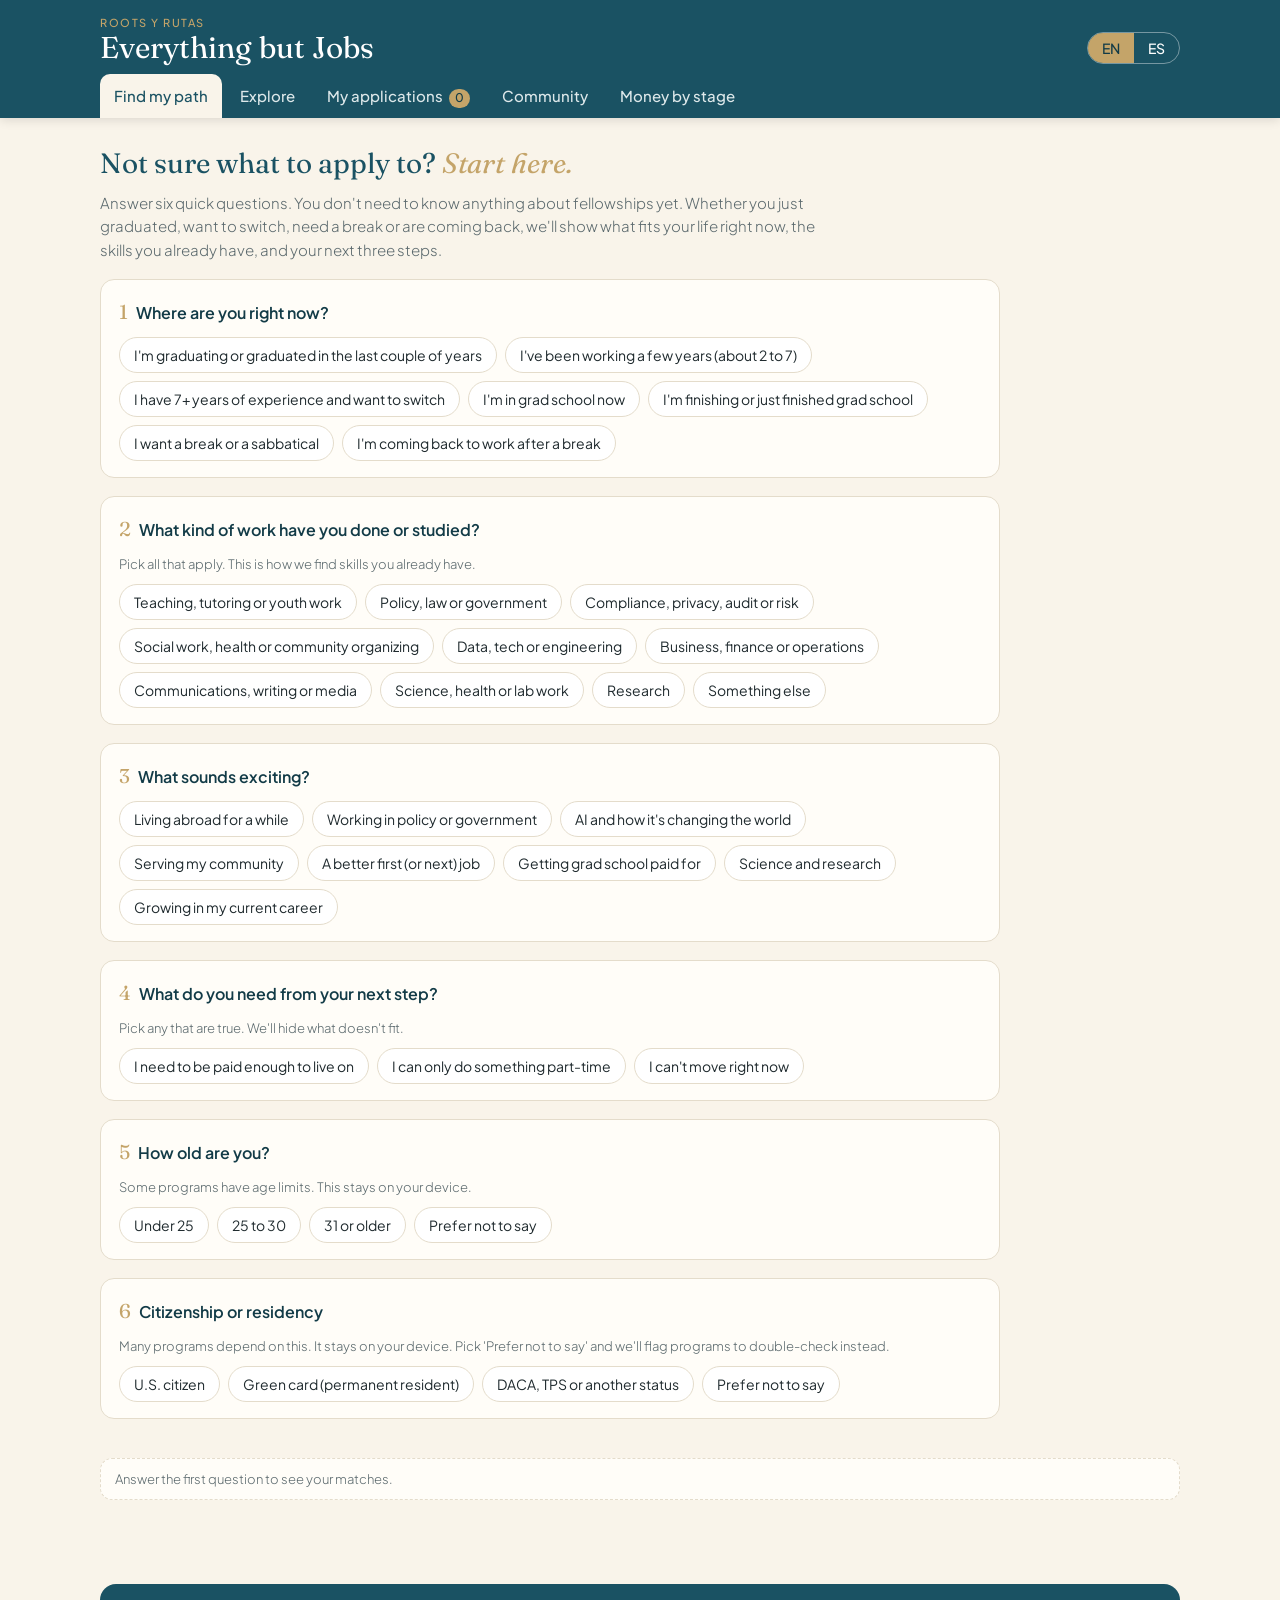
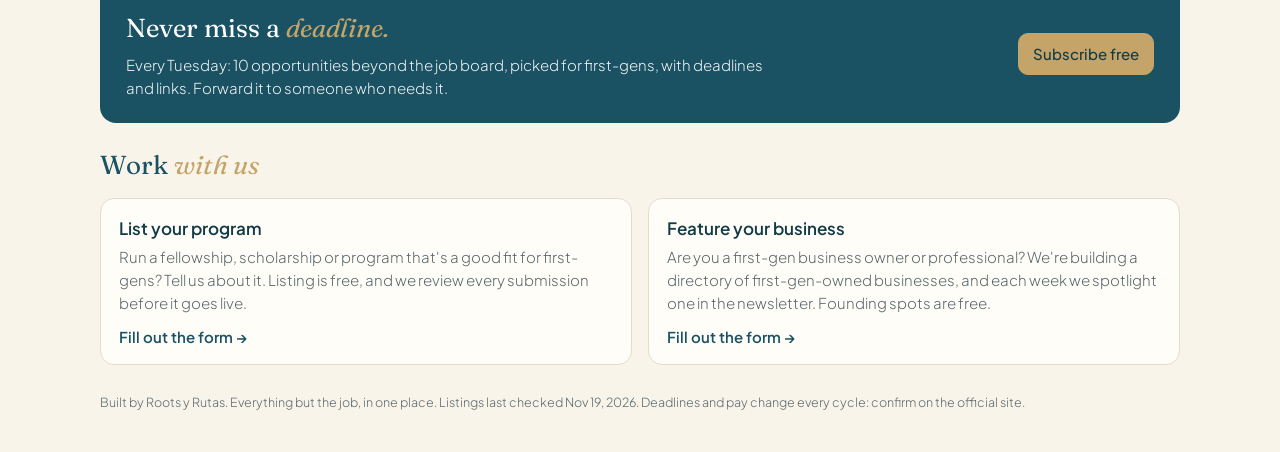
==== commit 6692ee64: "Add newsletter signup and Work with us forms Co-Authored-By: Claude Opus 5.5 <noreply@anthropic.com>" ====
--- a/y-ahora-que/index.html
+++ b/y-ahora-que/index.html
@@ -219,6 +219,34 @@
 .linkbtn{background:none;border:0;padding:0;color:var(--teal);text-decoration:underline;font:inherit;cursor:pointer}
 details.row .flag{margin:6px 0 0;font-size:12.5px}
 .rbody .why{margin:0}
+
+/* Newsletter + work-with-us (added Nov 24, 2026) */
+.news-strip{display:flex;flex-wrap:wrap;align-items:center;justify-content:space-between;gap:10px;background:var(--paper);border:1px solid var(--line);border-left:4px solid var(--gold);border-radius:12px;padding:12px 16px;margin:0 0 14px;max-width:820px}
+.news-strip p{margin:0;color:var(--muted)}
+.news-strip b{color:var(--teal-deep);font-weight:600}
+.after-main{max-width:1120px;margin:0 auto;padding:8px 20px 28px;display:grid;gap:22px}
+.news-band{background:var(--teal);color:#fff;border-radius:16px;padding:24px 26px;display:flex;flex-wrap:wrap;align-items:center;justify-content:space-between;gap:16px}
+.news-band h2{margin:0 0 4px;font-family:var(--display);font-weight:400;font-size:26px}
+.news-band h2 em{color:var(--gold);font-style:italic}
+.news-band p{margin:0;max-width:60ch;opacity:.92}
+.work h2{margin:0 0 4px;font-family:var(--display);font-weight:400;font-size:26px;color:var(--teal)}
+.work h2 em{color:var(--gold);font-style:italic}
+.work-grid{display:grid;grid-template-columns:repeat(auto-fit,minmax(300px,1fr));gap:16px;margin-top:12px}
+.work details{background:var(--paper);border:1px solid var(--line);border-radius:14px;padding:16px 18px}
+.work summary{cursor:pointer;list-style:none}
+.work summary::-webkit-details-marker{display:none}
+.work summary h3{margin:0 0 4px;font-size:17px;font-weight:600;color:var(--teal-deep)}
+.work summary p{margin:0;color:var(--muted)}
+.work summary .open-cta{display:inline-block;margin-top:10px;font-weight:600;color:var(--teal)}
+.work details[open] .open-cta{display:none}
+.wform{display:grid;gap:10px;margin-top:14px}
+.wform label{display:grid;gap:4px;font-size:13px;color:var(--ink)}
+.wform input[type=text],.wform input[type=email],.wform input[type=url],.wform textarea{width:100%;padding:8px 10px;border:1px solid var(--line);border-radius:10px;background:#fff;color:var(--ink)}
+.wform textarea{min-height:70px;resize:vertical}
+.wform .check{display:flex;gap:8px;align-items:flex-start;font-size:13px}
+.wform .req{color:var(--stop)}
+.wform .fine{font-size:12px;color:var(--muted);margin:0}
+.hp{position:absolute;left:-9999px}
 </style>
 </head>
 <body>
@@ -255,6 +283,10 @@
     <div class="intro">
       <h2 data-t="ex_title">Everything you can apply to <em>that isn't a job.</em></h2>
       <p data-t="ex_sub">Fellowships, paid programs, teaching and living abroad, school funding, sabbaticals and return-to-work programs, all in one place and picked for first-gens. Dates last checked Nov 19, 2026. Always confirm on the official site before you apply.</p>
+    </div>
+    <div class="news-strip">
+      <p data-t="nl_strip"><b>Get 10 new opportunities every Tuesday.</b> Free, in your inbox. No spam, and we never sell your info.</p>
+      <a class="btn gold small" data-news target="_blank" rel="noopener" data-t="nl_btn">Subscribe free</a>
     </div>
     <div class="minis">
     <details class="aiguide"><summary data-t="aig_t">Using AI on applications</summary><div data-t="aig_b"></div></details>
@@ -334,6 +366,55 @@
     <p class="disclaimer" data-t="disclaimer">This is general education, not tax, legal or financial advice. Rules change and every situation is different. For your own taxes, free help is available through IRS VITA sites.</p>
   </section>
 </main>
+<div class="after-main">
+  <section class="news-band" aria-labelledby="nb-t">
+    <div>
+      <h2 id="nb-t" data-t="nb_title">Never miss a <em>deadline.</em></h2>
+      <p data-t="nb_sub">Every Tuesday: 10 opportunities beyond the job board, picked for first-gens, with deadlines and links. Forward it to someone who needs it.</p>
+    </div>
+    <a class="btn gold" data-news target="_blank" rel="noopener" data-t="nl_btn">Subscribe free</a>
+  </section>
+  <section class="work" aria-labelledby="wk-t">
+    <h2 id="wk-t" data-t="wk_title">Work <em>with us</em></h2>
+    <div class="work-grid">
+    <details>
+      <summary><h3 data-t="wp_title">List your program</h3><p data-t="wp_sub">Run a fellowship, scholarship or program that's a good fit for first-gens? Tell us about it. Listing is free, and we review every submission before it goes live.</p><span class="open-cta" data-t="w_open">Fill out the form →</span></summary>
+      <form class="wform" name="list-program" method="POST" data-netlify="true" netlify-honeypot="bot-field">
+        <input type="hidden" name="form-name" value="list-program">
+        <p class="hp"><label>Leave this empty <input name="bot-field"></label></p>
+        <label><span><span data-t="wp_program">Program name</span> <span class="req">*</span></span><input type="text" name="program" required></label>
+        <label><span><span data-t="wp_org">Organization</span> <span class="req">*</span></span><input type="text" name="organization" required></label>
+        <label><span><span data-t="wp_link">Link to the program</span> <span class="req">*</span></span><input type="url" name="link" required></label>
+        <label><span><span data-t="wp_deadline">Next deadline (if any)</span></span><input type="text" name="deadline"></label>
+        <label><span><span data-t="wp_who">Who is it for?</span></span><textarea name="who"></textarea></label>
+        <label><span><span data-t="w_name">Your name</span> <span class="req">*</span></span><input type="text" name="name" required></label>
+        <label><span><span data-t="w_email">Your email</span> <span class="req">*</span></span><input type="email" name="email" required></label>
+        <label class="check"><input type="checkbox" name="featured_interest" value="yes"> <span data-t="wp_feat">Tell me about featured spots when they open</span></label>
+        <p class="fine" data-t="w_privacy">We only use this to review your submission and contact you about it. We never sell or share it, and you can ask us to delete it anytime by replying to any email from us.</p>
+        <div><button class="btn" type="submit" data-t="w_send">Send</button></div>
+      </form>
+    </details>
+    <details>
+      <summary><h3 data-t="wb_title">Feature your business</h3><p data-t="wb_sub">Are you a first-gen business owner or professional? We're building a directory of first-gen-owned businesses, and each week we spotlight one in the newsletter. Founding spots are free.</p><span class="open-cta" data-t="w_open">Fill out the form →</span></summary>
+      <form class="wform" name="feature-business" method="POST" data-netlify="true" netlify-honeypot="bot-field">
+        <input type="hidden" name="form-name" value="feature-business">
+        <p class="hp"><label>Leave this empty <input name="bot-field"></label></p>
+        <label><span><span data-t="wb_business">Business or practice name</span> <span class="req">*</span></span><input type="text" name="business" required></label>
+        <label><span><span data-t="wb_offer">What you offer</span> <span class="req">*</span></span><textarea name="offer" required></textarea></label>
+        <label><span><span data-t="wb_link">Website or Instagram</span> <span class="req">*</span></span><input type="text" name="link" required></label>
+        <label><span><span data-t="wb_where">City, or online</span></span><input type="text" name="where"></label>
+        <label><span><span data-t="wb_story">Your first-gen story in one line (optional)</span></span><input type="text" name="story"></label>
+        <label><span><span data-t="w_name">Your name</span> <span class="req">*</span></span><input type="text" name="name" required></label>
+        <label><span><span data-t="w_email">Your email</span> <span class="req">*</span></span><input type="email" name="email" required></label>
+        <label class="check"><input type="checkbox" name="first_gen" value="yes" required> <span data-t="wb_fg">This business is owned by a first-gen</span></label>
+        <label class="check"><input type="checkbox" name="consent" value="yes" required> <span data-t="wb_ok">You can feature my business in the newsletter and on this site</span></label>
+        <p class="fine" data-t="w_privacy">We only use this to review your submission and contact you about it. We never sell or share it, and you can ask us to delete it anytime by replying to any email from us.</p>
+        <div><button class="btn" type="submit" data-t="w_send">Send</button></div>
+      </form>
+    </details>
+    </div>
+  </section>
+</div>
 <footer data-t="footer">Built by Roots y Rutas. Everything but the job, in one place. Listings last checked Nov 19, 2026. Deadlines and pay change every cycle: confirm on the official site.</footer>
 <div class="toast" id="toast" role="status"></div>
 
@@ -3841,6 +3922,7 @@
   default_need:["Currículum","Ensayo personal","Cartas de recomendación","Notas (transcripts)","Preparación para entrevista"]}
 };
 
+Object.assign(T.en,{"nl_strip": "<b>Get 10 new opportunities every Tuesday.</b> Free, in your inbox. No spam, and we never sell your info.", "nl_btn": "Subscribe free", "nb_title": "Never miss a <em>deadline.</em>", "nb_sub": "Every Tuesday: 10 opportunities beyond the job board, picked for first-gens, with deadlines and links. Forward it to someone who needs it.", "wk_title": "Work <em>with us</em>", "w_open": "Fill out the form →", "w_name": "Your name", "w_email": "Your email", "w_send": "Send", "w_privacy": "We only use this to review your submission and contact you about it. We never sell or share it, and you can ask us to delete it anytime by replying to any email from us.", "w_ok": "Thanks! We got it and will be in touch.", "w_err": "Something went wrong. Please try again in a minute.", "wp_title": "List your program", "wp_sub": "Run a fellowship, scholarship or program that's a good fit for first-gens? Tell us about it. Listing is free, and we review every submission before it goes live.", "wp_program": "Program name", "wp_org": "Organization", "wp_link": "Link to the program", "wp_deadline": "Next deadline (if any)", "wp_who": "Who is it for?", "wp_feat": "Tell me about featured spots when they open", "wb_title": "Feature your business", "wb_sub": "Are you a first-gen business owner or professional? We're building a directory of first-gen-owned businesses, and each week we spotlight one in the newsletter. Founding spots are free.", "wb_business": "Business or practice name", "wb_offer": "What you offer", "wb_link": "Website or Instagram", "wb_where": "City, or online", "wb_story": "Your first-gen story in one line (optional)", "wb_fg": "This business is owned by a first-gen", "wb_ok": "You can feature my business in the newsletter and on this site"});Object.assign(T.es,{"nl_strip": "<b>Recibe 10 oportunidades nuevas cada martes.</b> Gratis, en tu correo. Sin spam y nunca vendemos tu información.", "nl_btn": "Suscríbete gratis", "nb_title": "Que no se te pase <em>ninguna fecha.</em>", "nb_sub": "Cada martes: 10 oportunidades más allá de los empleos, escogidas para first-gens, con fechas y enlaces. Reenvíaselo a quien lo necesite.", "wk_title": "Trabaja <em>con nosotros</em>", "w_open": "Llena el formulario →", "w_name": "Tu nombre", "w_email": "Tu correo", "w_send": "Enviar", "w_privacy": "Solo usamos esto para revisar tu solicitud y contactarte sobre ella. Nunca la vendemos ni la compartimos, y puedes pedirnos que la borremos cuando quieras respondiendo a cualquier correo nuestro.", "w_ok": "¡Gracias! Lo recibimos y te escribiremos.", "w_err": "Algo salió mal. Inténtalo de nuevo en un minuto.", "wp_title": "Publica tu programa", "wp_sub": "¿Tienes una beca o un programa ideal para first-gens? Cuéntanos. Publicarlo es gratis, y revisamos cada solicitud antes de publicarla.", "wp_program": "Nombre del programa", "wp_org": "Organización", "wp_link": "Enlace al programa", "wp_deadline": "Próxima fecha límite (si hay)", "wp_who": "¿Para quién es?", "wp_feat": "Avísenme cuando abran espacios destacados", "wb_title": "Destaca tu negocio", "wb_sub": "¿Tienes un negocio o eres profesional first-gen? Estamos creando un directorio de negocios de first-gens, y cada semana destacamos uno en el boletín. Los primeros espacios son gratis.", "wb_business": "Nombre del negocio o práctica", "wb_offer": "Qué ofreces", "wb_link": "Página web o Instagram", "wb_where": "Ciudad, o en línea", "wb_story": "Tu historia first-gen en una línea (opcional)", "wb_fg": "El dueño o la dueña de este negocio es first-gen", "wb_ok": "Pueden destacar mi negocio en el boletín y en esta página"});
 const CATS = {"Abroad":{en:"Fellowships & teaching abroad",es:"Becas y enseñar en el extranjero"},"Domestic fellowship":{en:"U.S. fellowships",es:"Becas en EE.UU."},"Paid pathway / first job":{en:"First job",es:"Primer trabajo"},"AI & AI safety":{en:"AI & AI safety",es:"Inteligencia artificial"},"Professional development":{en:"Professional development",es:"Desarrollo profesional"},"Communities & networks":{en:"Communities & networks",es:"Comunidades y redes"},"Science & research":{en:"Science & research",es:"Ciencia e investigación"},"Grad school funding":{en:"School funding",es:"Dinero para estudiar"},"Return to work":{en:"Return to work",es:"Volver a trabajar"},"Sabbaticals & career breaks":{en:"Sabbaticals & career breaks",es:"Sabáticos y pausas"},"Live abroad & slow down":{en:"Move abroad (visas & villages)",es:"Mudarte fuera (visas y pueblos)"},"Directory (link out)":{en:"Directories",es:"Directorios"}};
 const STAGES = {"After college":{en:"Just graduated",es:"Recién graduado"},"First job":{en:"First job",es:"Primer trabajo"},"Grad school":{en:"Grad school",es:"Posgrado"},"After grad school":{en:"After grad school",es:"Después del posgrado"},"Early career":{en:"Early career",es:"Inicio de carrera"},"Early/mid career":{en:"Early or mid career",es:"Inicio o mitad de carrera"},"Mid-career":{en:"Mid-career",es:"Mitad de carrera"},"Any stage":{en:"Any stage",es:"Cualquier etapa"}};
 const STATUSES = ["interested","drafting","submitted","interview","won","no"];
@@ -4420,6 +4502,19 @@
     renderAll();
   }catch(e){ renderAll(); }
 })();
+
+/* ---------- newsletter link + Netlify forms (added Nov 24, 2026) ---------- */
+const NEWSLETTER_URL = "https://rootsyrutas.substack.com/subscribe"; // change this one line once the Substack exists
+document.querySelectorAll("[data-news]").forEach(a => a.href = NEWSLETTER_URL);
+document.querySelectorAll("form.wform").forEach(f => f.addEventListener("submit", e => {
+  e.preventDefault();
+  const btn = f.querySelector("button[type=submit]"); btn.disabled = true;
+  fetch("/", { method: "POST", headers: { "Content-Type": "application/x-www-form-urlencoded" },
+    body: new URLSearchParams(new FormData(f)).toString() })
+    .then(r => { if (!r.ok) throw new Error(r.status); f.reset(); f.closest("details").open = false; toast(T[lang].w_ok); })
+    .catch(() => toast(T[lang].w_err))
+    .finally(() => { btn.disabled = false; });
+}));
 </script>
 </body>
 </html>
